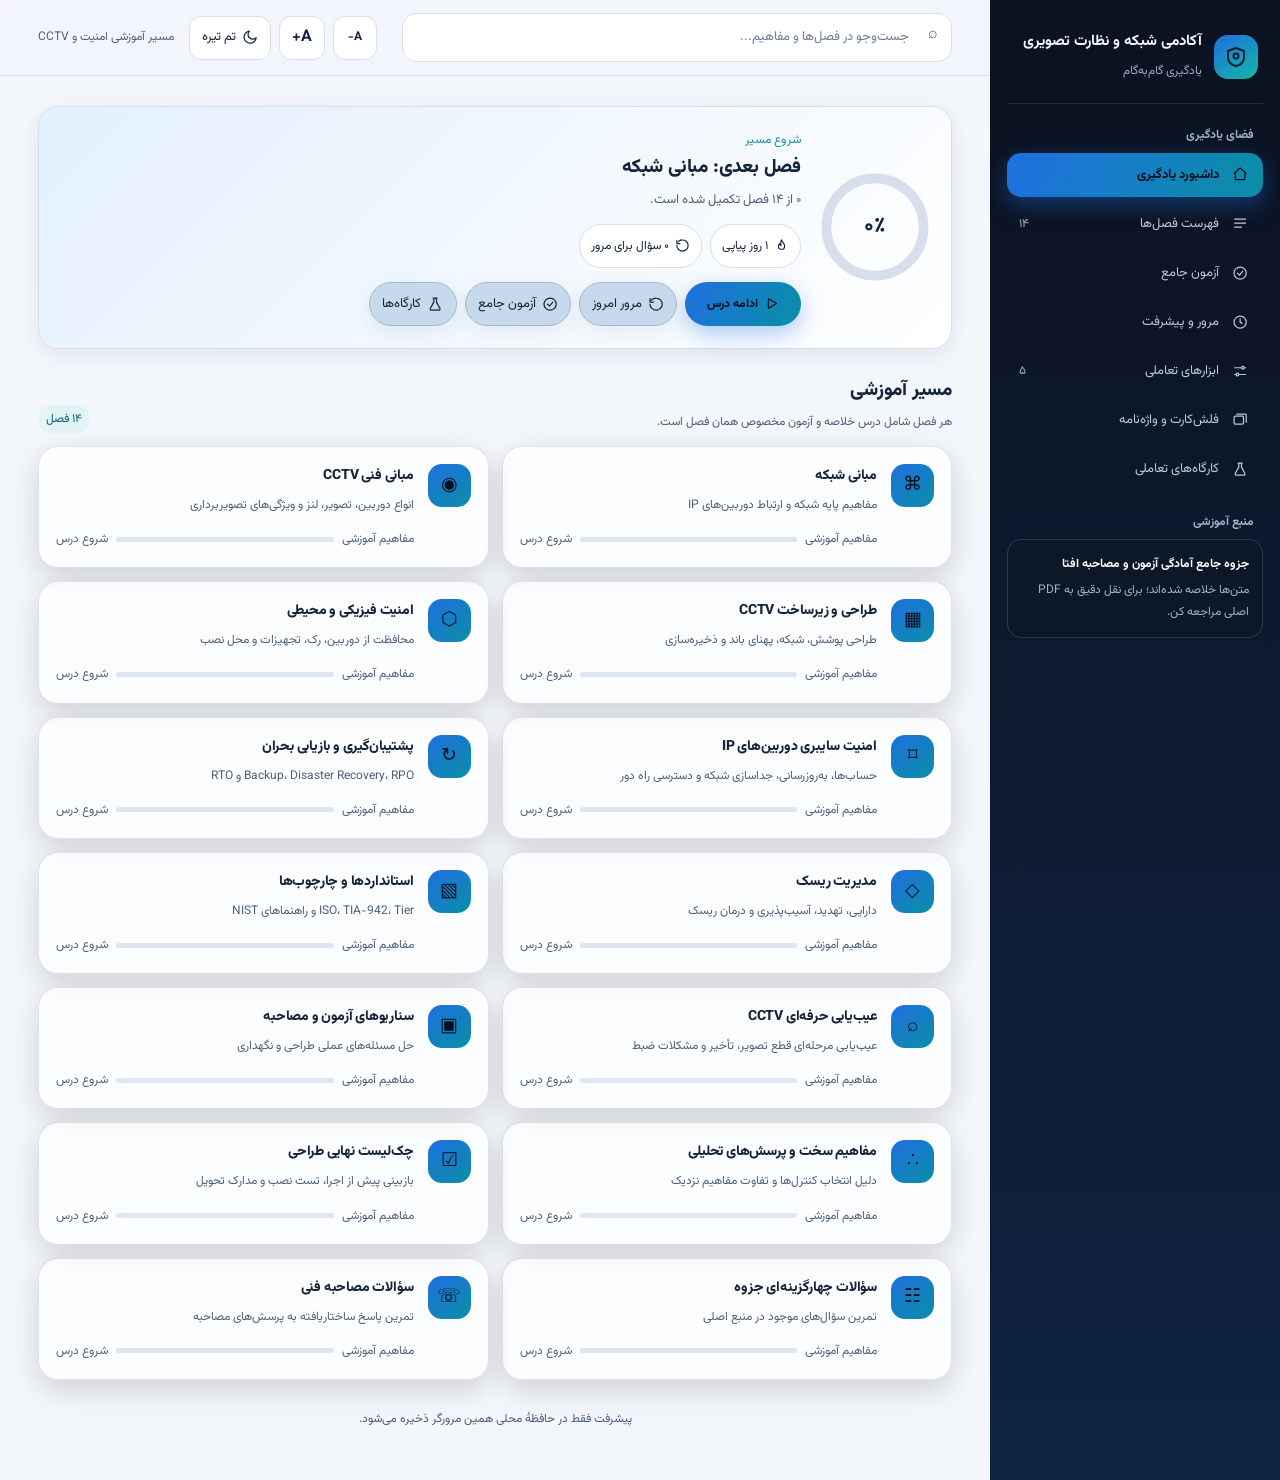
==== index.html @ 0bfec578 "Hardening: prove and patch data-flow XSS (AUD-003) - Tracked all 26 innerHTML sinks: dynamic text fl" ====
<!doctype html><html><head><meta charset=utf8><meta name=viewport content="width=device-width,initial-scale=1,viewport-fit=cover"><style>:root{color-scheme:light;box-sizing:border-box;padding-top:env(safe-area-inset-top,0px);padding-bottom:env(safe-area-inset-bottom,0px)}html{scroll-padding-top:env(safe-area-inset-top,0px)}body{margin:0;padding:0;font:14px -apple-system,BlinkMacSystemFont,sans-serif;background:#fff;color:#000}img{max-width:100%}[hidden]:not([hidden=until-found i]){display:none!important}</style></head><body>
<title>آکادمی شبکه و نظارت تصویری</title>
<script>document.documentElement.setAttribute("lang","fa");document.documentElement.setAttribute("dir","rtl")</script>
<script>
/* Artifact compat: alert/confirm/download/print are blocked in the viewer frame, so provide in-page equivalents. */
(function(){
  function compat(){
    try{
      if(window.AndroidBridge||window.__compatDone)return;
      var isSrcdoc=location.href==="about:srcdoc";
      var inFrame=false;try{inFrame=window.top!==window.self}catch(e){inFrame=true}
      var active=false;
      if(isSrcdoc){try{active=!!window.parent.__artifactCompat}catch(e){}}
      else active=inFrame;
      if(!active)return;
      window.__compatDone=true;window.__artifactCompat=true;
      var D=document,toastEl=null,toastTimer=0;
      function el(tag,css,txt){var e=D.createElement(tag);if(css)e.style.cssText=css;if(txt!=null)e.textContent=txt;return e}
      function toast(msg){
        if(!D.body)return;
        if(!toastEl){toastEl=el("div","position:fixed;left:50%;transform:translateX(-50%);bottom:calc(84px + env(safe-area-inset-bottom,0px));max-width:min(92vw,520px);z-index:2147483000;background:#0f172a;color:#f8fafc;border:1px solid #334155;border-radius:12px;padding:12px 16px;font:14px/1.9 Vazirmatn,Tahoma,sans-serif;direction:rtl;text-align:right;box-shadow:0 8px 28px rgba(0,0,0,.35)");toastEl.setAttribute("role","status");D.body.appendChild(toastEl)}
        toastEl.textContent=String(msg);toastEl.style.display="block";
        clearTimeout(toastTimer);toastTimer=setTimeout(function(){toastEl.style.display="none"},5000);
      }
      window.alert=function(m){toast(m)};
      var pending={};
      window.confirm=function(m){
        var k=String(m),now=Date.now();
        if(pending[k]&&now-pending[k]<7000){delete pending[k];return true}
        pending[k]=now;toast(k+" — برای تأیید، همین دکمه را دوباره بزن.");return false;
      };
      var blobs={},origCreate=URL.createObjectURL;
      URL.createObjectURL=function(b){var u=origCreate.call(URL,b);try{blobs[u]=b}catch(e){}return u};
      function showText(name,text){
        var ov=el("div","position:fixed;inset:0;z-index:2147483001;background:rgba(2,6,23,.72);display:flex;align-items:center;justify-content:center;padding:16px");
        var box=el("div","width:min(100%,640px);max-height:88vh;display:flex;flex-direction:column;gap:10px;background:#0f172a;color:#f8fafc;border:1px solid #334155;border-radius:14px;padding:16px;direction:rtl;font:14px/1.9 Vazirmatn,Tahoma,sans-serif");
        box.appendChild(el("strong","font-size:16px","ذخیره فایل: "+name));
        box.appendChild(el("div","color:#cbd5e1","دانلود مستقیم در این نمایش ممکن نیست. متن را کپی کن و در یک فایل با همین نام ذخیره کن.",null));
        var ta=el("textarea","flex:1;min-height:220px;width:100%;box-sizing:border-box;background:#020617;color:#e2e8f0;border:1px solid #334155;border-radius:10px;padding:10px;font:12px/1.7 ui-monospace,Menlo,monospace;direction:ltr;text-align:left");
        ta.readOnly=true;ta.value=text;box.appendChild(ta);
        var row=el("div","display:flex;gap:8px;justify-content:flex-start");
        var cp=el("button","padding:9px 16px;border-radius:10px;border:0;background:#0ea5e9;color:#04121f;font:inherit;font-weight:700;cursor:pointer","کپی متن");
        cp.onclick=function(){ta.focus();ta.select();var ok=false;try{ok=D.execCommand("copy")}catch(e){}
          if(navigator.clipboard&&navigator.clipboard.writeText){navigator.clipboard.writeText(text).then(function(){cp.textContent="کپی شد"},function(){cp.textContent=ok?"کپی شد":"انتخاب شد؛ کپی کن"})}else cp.textContent=ok?"کپی شد":"انتخاب شد؛ کپی کن"};
        var cl=el("button","padding:9px 16px;border-radius:10px;border:1px solid #475569;background:transparent;color:#f8fafc;font:inherit;cursor:pointer","بستن");
        cl.onclick=function(){ov.remove()};
        row.appendChild(cp);row.appendChild(cl);box.appendChild(row);ov.appendChild(box);D.body.appendChild(ov);
        ov.addEventListener("click",function(e){if(e.target===ov)ov.remove()});
      }
      D.addEventListener("click",function(e){
        var a=e.target&&e.target.closest?e.target.closest("a[download]"):null;
        if(!a)return;
        e.preventDefault();e.stopPropagation();
        var b=blobs[a.href];
        if(b&&b.text)b.text().then(function(t){showText(a.getAttribute("download")||"file.txt",t.replace(/^﻿/,""))});
        else toast("ذخیره مستقیم فایل در این نمایش ممکن نیست.");
      },true);
      var origClick=HTMLAnchorElement.prototype.click;
      HTMLAnchorElement.prototype.click=function(){
        if(this.hasAttribute("download")){var b=blobs[this.href],n=this.getAttribute("download")||"file.txt";
          if(b&&b.text)b.text().then(function(t){showText(n,t.replace(/^﻿/,""))});else toast("ذخیره مستقیم فایل در این نمایش ممکن نیست.");return}
        return origClick.apply(this,arguments);
      };
      window.print=function(){toast("چاپ مستقیم در این نمایش ممکن نیست. گزارش را به‌صورت متن کپی کن.")};
    }catch(err){try{console.warn("compat",err)}catch(e){}}
  }
  window.__artifactCompatSrc="("+compat.toString()+")()";
  compat();
})();
</script>
<script>(function(){var t=null;try{t=localStorage.getItem("uxTheme")}catch(e){}if(!t)t=(window.matchMedia&&matchMedia("(prefers-color-scheme: light)").matches)?"light":"dark";document.documentElement.setAttribute("data-theme",t)})()</script>
<meta charset="utf-8">
<meta name="viewport" content="width=device-width, initial-scale=1, viewport-fit=cover"><meta name="theme-color" content="#080f1c"><link rel="manifest" href="./manifest.json"><meta name="apple-mobile-web-app-capable" content="yes"><meta name="apple-mobile-web-app-status-bar-style" content="black-translucent"><meta name="apple-mobile-web-app-title" content="آکادمی CCTV"><link rel="apple-touch-icon" href="./icons/icon-192.png">
<script>
(function () {
  const bridge = window.AndroidBridge;
  if (!bridge || typeof bridge.isLegacyProgressMigrationNeeded !== "function") return;
  const prefix = "cctvAcademyProgress";
  let migrationNeeded;
  try {
    migrationNeeded = bridge.isLegacyProgressMigrationNeeded();
  } catch (error) {
    console.error("Legacy progress migration state unavailable", error);
    return;
  }

  if (migrationNeeded) {
    let entries = [];
    try {
      for (let i = 0; i < localStorage.length; i++) {
        const key = localStorage.key(i);
        if (key && key.startsWith(prefix)) {
          const value = localStorage.getItem(key);
          if (typeof value === "string") entries.push([key, value]);
        }
      }
    } catch (error) {
      // If legacy storage is blocked, do not keep the app on the legacy file origin indefinitely.
      console.error("Legacy progress could not be read; continuing without migration data", error);
      entries = [];
    }
    try {
      bridge.storeLegacyProgress(JSON.stringify(entries));
      bridge.finishLegacyProgressMigration();
    } catch (error) {
      console.error("Legacy progress migration handoff failed", error);
    }
    return;
  }

  try {
    const pending = bridge.getPendingLegacyProgress();
    if (!pending) return;
    const entries = JSON.parse(pending);
    if (!Array.isArray(entries)) throw new Error("Invalid saved progress payload");
    for (const entry of entries) {
      if (!Array.isArray(entry) || typeof entry[0] !== "string" ||
          !entry[0].startsWith(prefix) || typeof entry[1] !== "string") continue;
      if (localStorage.getItem(entry[0]) === null) localStorage.setItem(entry[0], entry[1]);
    }
    bridge.clearPendingLegacyProgress();
  } catch (error) {
    // Keep pending data for a later retry if secure-origin storage is temporarily unavailable.
    console.error("Legacy progress import failed; pending data retained", error);
  }
})();
</script>
<meta name="theme-color" content="#07111f">
<meta name="mobile-web-app-capable" content="yes">
<meta name="apple-mobile-web-app-capable" content="yes">
<meta name="apple-mobile-web-app-status-bar-style" content="black-translucent">

<style>@font-face{font-family:"Vazirmatn";src:url("./fonts/vazirmatn-arabic-var.woff2")format("woff2");font-weight:100 900;font-style:normal;font-display:swap;unicode-range:U+0600-06FF,U+0750-077F,U+0870-0891,U+0897-08E1,U+08E3-08FF,U+200C-200E,U+2010-2011,U+204F,U+2E41,U+FB50-FDFF,U+FE70-FE74,U+FE76-FEFC}@font-face{font-family:"Vazirmatn";src:url("./fonts/vazirmatn-latin-var.woff2")format("woff2");font-weight:100 900;font-style:normal;font-display:swap;unicode-range:U+0000-00FF,U+0131,U+0152-0153,U+02BB-02BC,U+02C6,U+02DA,U+02DC,U+0304,U+0308,U+0329,U+2000-206F,U+20AC,U+2122,U+2191,U+2193,U+2212,U+2215,U+FEFF,U+FFFD}@font-face{font-family:"VazirmatnEmb";src:url("[data-uri]") format("woff2");font-weight:100 900;font-style:normal;font-display:swap}:root{--bg:#07111f;--panel:#0f1d30;--ink:#eaf2ff;--muted:#a7bad2;--line:#263c56;--nav:#081321;--nav2:#12273d;--brand:#38bdf8;--brand2:#2dd4bf;--teal:#2dd4bf;--soft:#142b43;--good:#53dfae;--bad:#ff8292;--shadow:0 16px 42px #00000038;--success:#53dfae;--success-bg:#12352f;--warning:#ffca72;--warning-bg:#3a2d16;--error:#ff8795;--error-bg:#3b202b;--info:#7ab8ff;--info-bg:#172f49;--space-1:4px;--space-2:8px;--space-3:12px;--space-4:16px;--space-5:24px;--space-6:32px;--radius-sm:9px;--radius-md:12px;--radius-lg:16px;--shadow-card:0 12px 28px #00000030;--text-base:16px;--line-height-reading:1.9}
*{box-sizing:border-box}body{margin:0;background:var(--bg);color:var(--ink);font-family:"VazirmatnEmb","Vazirmatn",Tahoma,"Segoe UI",sans-serif;line-height:1.85}button,input{font:inherit}button{cursor:pointer}button:focus-visible,input:focus-visible{outline:3px solid #a5b4fc;outline-offset:2px}
.app{display:grid;grid-template-columns:290px minmax(0,1fr);min-height:100vh}.side{background:var(--nav);color:#f5f7ff;padding:24px 17px;display:flex;flex-direction:column;gap:20px}.brand{display:flex;gap:12px;align-items:center;padding:4px 5px 18px;border-bottom:1px solid #ffffff1a}.brand-icon{display:grid;place-items:center;width:44px;height:44px;border-radius:14px;background:linear-gradient(145deg,var(--brand),#14b8a6);font-size:22px}.brand strong{display:block;font-size:15px}.brand small{color:#9daac2;font-size:12px}.side-label{color:#8190ac;font-size:12px;font-weight:bold;margin:0 9px 6px}.nav{display:grid;gap:5px}.nav button,.nav .nav-link{border:0;background:transparent;color:#bdc8dc;text-align:right;text-decoration:none;border-radius:10px;padding:10px 12px;display:flex;align-items:center;gap:10px;font-size:13px;min-height:44px;width:100%}.nav button:hover,.nav button.active,.nav .nav-link:hover{background:var(--nav2);color:white}.nav button.active{box-shadow:inset -3px 0 var(--brand2)}.nav .num{margin-right:auto;font-size:12px;color:#8796b3}.side-note{margin-top:auto;border:1px solid #ffffff1a;background:#ffffff08;border-radius:14px;padding:13px;color:#aebbd1;font-size:12px}.side-note b{color:#fff;display:block;margin-bottom:4px}
.main{min-width:0}.top{height:76px;padding:0 clamp(16px,3vw,38px);display:flex;align-items:center;gap:15px;border-bottom:1px solid var(--line);background:#ffffffd9;backdrop-filter:blur(12px);position:sticky;top:0;z-index:5}.hamb{display:none}.search{position:relative;flex:1;max-width:550px}.search input{width:100%;border:1px solid var(--line);background:#f8f9fc;border-radius:12px;padding:11px 42px 11px 13px;color:var(--ink);font-size:13px}.search span{position:absolute;right:14px;top:7px;color:#8995a9}.top-right{margin-right:auto;color:var(--muted);font-size:12px;white-space:nowrap}.wrap{max-width:1250px;margin:auto;padding:30px clamp(16px,3vw,38px) 50px}.welcome{background:linear-gradient(115deg,#111b32,#273b6d 70%,#3e4fc4);border-radius:22px;padding:28px 30px;color:#fff;position:relative;overflow:hidden;box-shadow:var(--shadow)}.welcome:after{content:"";position:absolute;left:-40px;top:-100px;width:260px;height:260px;border:1px solid #ffffff25;border-radius:50%;box-shadow:0 0 0 35px #ffffff08,0 0 0 70px #ffffff05}.eyebrow{font-size:12px;color:#c1c9ff;letter-spacing:.2px}.welcome h1{font-size:clamp(22px,3vw,32px);margin:8px 0 7px;line-height:1.5}.welcome p{color:#d1daef;font-size:13px;max-width:680px;margin:0 0 18px}.primary{border:0;background:var(--brand);color:white;border-radius:10px;padding:10px 16px;font-weight:bold;font-size:12px}.welcome .primary{background:#fff;color:#24315c;position:relative;z-index:1}.stats{display:grid;grid-template-columns:repeat(3,minmax(0,1fr));gap:14px;margin:18px 0 28px}.stat,.card{background:var(--panel);border:1px solid var(--line);border-radius:16px;box-shadow:var(--shadow)}.stat{padding:17px 19px;display:flex;align-items:center;gap:13px}.stat-icon{width:42px;height:42px;border-radius:13px;background:var(--soft);display:grid;place-items:center;font-size:19px}.stat small{display:block;color:var(--muted);font-size:12px}.stat strong{font-size:22px;line-height:1.3}.section-head{display:flex;justify-content:space-between;align-items:end;gap:12px;margin:24px 0 13px}.section-head h2{font-size:19px;margin:0}.section-head p{font-size:12px;color:var(--muted);margin:3px 0 0}.muted{color:var(--muted)}.course-grid{display:grid;grid-template-columns:repeat(2,minmax(0,1fr));gap:13px}.course{padding:17px;display:flex;gap:14px;cursor:pointer;transition:.15s;border:1px solid var(--line);border-radius:16px;background:#fff;text-align:right;color:inherit;width:100%;box-shadow:var(--shadow)}.course:hover{transform:translateY(-2px);border-color:#c3c9ff}.course-icon{flex-shrink:0;width:43px;height:43px;border-radius:13px;display:grid;place-items:center;background:#edf0ff;color:#4855d7;font-size:19px}.course-body{flex:1;min-width:0}.course h3{margin:0 0 4px;font-size:14px}.course p{margin:0;color:var(--muted);font-size:12px}.course-foot{display:flex;align-items:center;gap:8px;margin-top:12px;font-size:12px;color:var(--muted)}.progress{height:5px;border-radius:99px;background:#edf0f5;overflow:hidden;flex:1}.progress i{display:block;height:100%;background:linear-gradient(90deg,var(--brand),var(--teal));border-radius:99px}.pill{font-size:12px;padding:3px 8px;border-radius:99px;background:#edf0ff;color:#4c55c7;white-space:nowrap}
.panel{background:white;border:1px solid var(--line);border-radius:18px;padding:clamp(18px,3vw,30px);box-shadow:var(--shadow)}.crumb{color:var(--muted);font-size:12px;margin-bottom:12px}.lesson-title{font-size:clamp(22px,3vw,29px);margin:0 0 8px;line-height:1.5}.lesson-intro{color:var(--muted);font-size:13px;margin:0 0 22px}.lesson-content h3{font-size:16px;margin:24px 0 7px}.lesson-content p{margin:7px 0;font-size:14px}.lesson-content ul{padding-right:23px;font-size:13px}.lesson-content li{margin:5px 0}.callout{background:#f0fdfa;border-right:3px solid var(--teal);padding:12px 15px;border-radius:8px;margin:18px 0;font-size:13px}.supplement{margin-top:24px;padding-top:18px;border-top:1px solid var(--line)}.supplement h2{font-size:18px;margin:0 0 8px}.supplement-item{border:1px solid var(--line);border-radius:11px;padding:12px 14px;margin:9px 0;background:#fbfcff}.supplement-item summary{cursor:pointer;font-size:13px;font-weight:bold}.supplement-item p{font-size:13px;margin:9px 0 2px;color:#46536a}.lesson-actions{display:flex;gap:9px;flex-wrap:wrap;margin-top:26px;padding-top:20px;border-top:1px solid var(--line)}.secondary{border:1px solid var(--line);background:white;color:var(--ink);border-radius:10px;padding:9px 14px;font-size:12px}.secondary:disabled{opacity:.4;cursor:not-allowed}
.quiz-question{border:1px solid var(--line);border-radius:14px;padding:17px;margin:14px 0}.quiz-question h3{font-size:14px;margin:0 0 12px}.option{display:flex;align-items:flex-start;gap:9px;border:1px solid var(--line);border-radius:10px;padding:10px 12px;margin:7px 0;font-size:12px;cursor:pointer}.option:has(input:checked){border-color:#818cf8;background:#f4f4ff}.option input{margin-top:5px;accent-color:var(--brand)}.feedback{font-size:12px;padding:10px 12px;border-radius:9px;margin-top:10px}.feedback.good{background:#e6fcf5;color:#087f5b}.feedback.bad{background:#fff0f0;color:#c92a2a}.quiz-toolbar{display:flex;gap:10px;align-items:center;flex-wrap:wrap;margin-top:18px}.result{padding:22px;background:#f6f7ff;border-radius:14px;margin-top:18px}.empty{padding:35px;text-align:center;color:var(--muted)}.footer{font-size:12px;color:#8b95a7;text-align:center;padding:28px 0 0}
@media(max-width:850px){.app{grid-template-columns:1fr}.side{position:fixed;z-index:20;inset:0 0 0 auto;width:min(300px,85vw);transform:translateX(105%);transition:transform .2s;box-shadow:-15px 0 40px #0002}.side.open{transform:translateX(0)}.hamb{display:inline-flex;border:1px solid var(--line);background:#fff;border-radius:10px;padding:8px 10px}.course-grid{grid-template-columns:1fr}.top-right{display:none}.top{height:66px}.stats{gap:8px}.stat{padding:12px;gap:8px}.stat-icon{width:35px;height:35px}.stat strong{font-size:19px}.stat small{font-size:12px}.welcome{padding:23px 20px}}
@media(max-width:420px){.stats{grid-template-columns:1fr}.stat{padding:10px 14px}.stat-icon{width:37px;height:37px}.wrap{padding-top:20px}.welcome h1{font-size:23px}}

/* Cyber Academy theme — visual-only overrides */
:root{
 --bg:#080f1c;--panel:#101b2d;--ink:#e7effb;--muted:#9aabc3;--line:#293a52;
 --nav:#070e1a;--nav2:#14243b;--brand:#398bff;--brand2:#40d9e7;--teal:#28d9c0;
 --soft:#172e49;--good:#39d6a0;--bad:#ff8292;--shadow:0 14px 36px #00000024;
 color-scheme:dark
}
body{background:var(--bg);color:var(--ink)}
button,input{color:inherit}
button:focus-visible,input:focus-visible,summary:focus-visible{outline:3px solid var(--brand2);outline-offset:3px}
.top{background:#0b1424ed;border-color:var(--line)}
.hamb{background:#122139;color:var(--ink);border-color:#344b68;min-width:44px;min-height:44px;justify-content:center}
.search input{background:#101d30;border-color:#30435e;color:var(--ink);min-height:44px}
.search input::placeholder{color:#879bb7}
.welcome{background:radial-gradient(ellipse at 8% 15%,#164a67 0,transparent 42%),linear-gradient(115deg,#0d192c,#142d50 70%,#153e5a)}
.welcome:after{border-color:#52d7e72b;box-shadow:0 0 0 35px #40d9e70b,0 0 0 70px #40d9e706}
.welcome .primary{background:#e8fbff;color:#09223a}
.stat,.panel,.course,.secondary,.quiz-question{background:var(--panel);border-color:var(--line);color:var(--ink)}
.stat-icon,.course-icon{background:#17304d;color:#6ed7ff}
.course:hover{border-color:#40d9e7;box-shadow:0 12px 30px #0003}
.course p,.course-foot,.stat small,.section-head p,.lesson-intro,.crumb{color:var(--muted)}
.progress{background:#25354b}
.pill{background:#153d4b;color:#7ce8e4}
.lesson-content{color:#dce7f7}
.lesson-content h3{color:#f0f6ff}
.callout{background:#102f34;border-right-color:var(--teal);color:#d6f7f1}
.supplement{border-top-color:var(--line)}
.supplement-item{background:#0d1727;border-color:#2b3e58}
.supplement-item summary{color:#e6f0ff}
.supplement-item p{color:#b6c5da}
.secondary{border-color:#344761;background:#142238}
.secondary:hover{border-color:var(--brand2);background:#1a3049}
.primary{background:linear-gradient(110deg,#2879e8,#19a9c4);color:#fff;min-height:44px}
.option{border-color:#2c405a;background:#0c1728;color:#dce8f8;min-height:44px}
.option:hover{border-color:#4389c7;background:#12243a}
.option:has(input:checked){border-color:var(--brand2);background:#123244}
.option input{accent-color:var(--brand2)}
.feedback.good{background:#10352f;color:#8af0c5}
.feedback.bad{background:#3a202b;color:#ffabb5}
.result{background:#12253a;border:1px solid #294c69;color:#e5f3ff}
.empty{color:var(--muted)}
.footer{color:#8498b5}
.side-note{background:#0c1727;border-color:#293a52}
.nav button{min-height:44px}
.sidebar-close{display:none}
.sidebar-backdrop{display:none}
@media(max-width:850px){
 .side{background:#080f1c;border-left:1px solid #2b3e58;padding-top:64px}
 .side.open{box-shadow:-18px 0 50px #0008}
 .sidebar-close{position:absolute;top:12px;left:12px;display:flex;align-items:center;gap:7px;min-height:42px;padding:7px 12px;border:1px solid #344761;border-radius:10px;background:#142238;color:#e7effb;font-size:13px}
 .sidebar-close:first-letter{font-size:20px}
 .sidebar-backdrop.open{display:block;position:fixed;inset:0;z-index:19;background:#020712a8;backdrop-filter:blur(2px)}
 .wrap{padding-bottom:30px}
 .stats{grid-template-columns:repeat(3,minmax(0,1fr))}
}
@media(max-width:520px){
 .stats{grid-template-columns:1fr}
 .welcome{border-radius:17px}
 .panel{border-radius:15px}
 .quiz-question{padding:13px}
 .lesson-actions{gap:8px}
 .lesson-actions button{flex:1 1 140px}
}
@media(prefers-reduced-motion:reduce){
 *,*::before,*::after{scroll-behavior:auto!important;transition:none!important;animation:none!important}
}


.practice-task{margin-top:14px;padding:13px;border:1px solid #31516a;border-radius:10px;background:#101f31}
.practice-task>p{margin:0 0 10px}
.practice-label{display:block;font-size:12px;font-weight:bold;color:#b9e9f2;margin:8px 0}
.practice-input{display:block;width:100%;resize:vertical;min-height:82px;border:1px solid #38536d;border-radius:9px;padding:10px;background:#091625;color:#e7effb;font:inherit;font-size:13px;line-height:1.8}
.practice-input::placeholder{color:#8297b1}
.practice-guide{margin-top:10px;border-top:1px solid #2b4058;padding-top:9px}
.practice-guide summary{cursor:pointer;color:#7ce8e4;font-size:12px;font-weight:bold;padding:5px 0}
.practice-guide p{margin:8px 0}
/* Text-only wiring and equipment schematics */
.diagram-grid{display:grid;grid-template-columns:repeat(2,minmax(0,1fr));gap:12px;margin:14px 0}
.diagram-card{min-width:0;border:1px solid #2b4058;border-radius:12px;background:#0b1727;padding:13px}
.diagram-card h3{margin:0 0 7px;font-size:14px;color:#8de9ef}
.diagram-card p{font-size:12px;color:#c5d5e8}
.diagram-card pre{direction:ltr;text-align:left;white-space:pre;overflow-x:auto;max-width:100%;background:#07111e;color:#b9f4e7;border:1px solid #263d55;border-radius:9px;padding:12px;font:12px/1.7 ui-monospace,Consolas,monospace}
.diagram-card ul{padding-right:20px;font-size:12px;color:#c5d5e8}
.diagram-card li{margin:5px 0}
.calculator-section{margin-top:30px}
.calculator-grid{display:grid;grid-template-columns:repeat(3,minmax(0,1fr));gap:12px}
.calculator-card{min-width:0;border:1px solid #29445e;border-radius:14px;padding:15px;background:#0c192a}
.calculator-card h3{margin:0 0 6px;color:#86e7ef;font-size:14px}
.calculator-card>p{font-size:12px;color:#aebfd5;margin:0 0 13px}
.calc-fields{display:grid;gap:9px;margin:12px 0}
.calc-fields label{display:grid;gap:4px;color:#c5d5e8;font-size:12px}
.calc-fields input{width:100%;min-width:0;border:1px solid #344b66;border-radius:8px;background:#081322;color:#f0f6ff;padding:9px;font-size:13px}
.calc-fields input[aria-invalid=true]{border-color:#ff8292}
.calc-result{margin-top:12px;min-height:88px;border-radius:9px;background:#10283a;border:1px solid #2a4b63;padding:11px;font-size:12px;line-height:2;color:#cfe9f4}
.calc-result b{color:#7ce8e4}
.calc-disclaimer{font-size:12px!important;color:#93a9c4!important;margin-top:12px}
@media(max-width:980px){.calculator-grid{grid-template-columns:1fr}}
.chapter-lab{margin:22px 0;padding:18px;border:1px solid #28516a;border-radius:17px;background:linear-gradient(145deg,#0d1a2b,#10263a)}.chapter-lab .lab-kicker{font-size:12px;font-weight:800;letter-spacing:.04em;color:#7ce8e4}.chapter-lab h2{font-size:20px;margin:7px 0}.chapter-lab .lab-intro{font-size:13px;color:#b9cce0}.lab-grid{display:grid;grid-template-columns:repeat(2,minmax(0,1fr));gap:12px;margin-top:14px}.lab-panel{border:1px solid #2b435b;background:#0b1728;border-radius:12px;padding:14px;min-width:0}.lab-panel h3{font-size:14px;margin:0 0 9px;color:#dffaff}.lab-panel p,.lab-panel li{font-size:12px;color:#b5c7dc}.lab-options{display:grid;gap:8px;margin:12px 0}.lab-choice{border:1px solid #334b65;border-radius:10px;background:#112238;color:#e5efff;text-align:right;padding:11px;font-size:13px;min-height:44px}.lab-choice:hover,.lab-choice:focus-visible{border-color:#42d7e6}.lab-feedback{display:none;margin-top:12px;padding:11px;border-radius:9px;font-size:12px;background:#102f34;color:#d5f8ef}.lab-feedback.show{display:block}.lab-input{width:100%;border:1px solid #344b65;border-radius:9px;background:#101e30;color:#f2f7ff;padding:10px;min-height:42px;margin:5px 0 10px}.lab-meter{height:10px;background:#263950;border-radius:99px;overflow:hidden;margin:9px 0}.lab-meter i{display:block;height:100%;background:linear-gradient(90deg,#35b9cf,#83f1cb);width:50%}.lab-tag{display:inline-block;border:1px solid #31526b;border-radius:999px;padding:4px 8px;font-size:12px;color:#9eeef0;margin:2px}.lab-reset{margin-top:8px}.lab-step{display:flex;gap:9px;align-items:flex-start;padding:9px 0;border-bottom:1px solid #263a50}.lab-step:last-child{border:0}.lab-step input{accent-color:#4dd6de;margin-top:4px;width:18px;height:18px}.lab-output{padding:11px;border:1px dashed #3b627a;border-radius:10px;color:#c8f7ef;font-size:12px;margin-top:10px}@media(max-width:620px){.lab-grid{grid-template-columns:1fr}.chapter-lab{padding:13px}}.tools-hero{padding:24px;border:1px solid #27516b;border-radius:18px;background:radial-gradient(ellipse at 8% 0%,#15556a 0,transparent 42%),linear-gradient(120deg,#0d1a2b,#12334b);margin-bottom:18px}.tools-hero h1{font-size:clamp(22px,3vw,30px);margin:5px 0 8px}.tools-hero p{color:#c1d6e8;font-size:13px;margin:0;max-width:760px}.tools-kicker{font-size:12px;color:#76e5e6;font-weight:bold}.tools-presets{display:grid;grid-template-columns:repeat(3,minmax(0,1fr));gap:10px;margin:15px 0 22px}.preset-card{display:block;text-align:right;border:1px solid #29445e;border-radius:12px;padding:13px;background:#0d1b2d;color:var(--ink);min-width:0}.preset-card b{display:block;font-size:13px;color:#a2eff0}.preset-card span{display:block;font-size:12px;color:#aebfd5;margin-top:4px}.preset-card:hover{border-color:#40d9e7;background:#122b40}.tool-toolbar{display:flex;gap:9px;flex-wrap:wrap;align-items:center;margin:14px 0}.tool-hint{font-size:12px;color:#9fb4cb}.calc-result .status-good{color:#79edc1}.calc-result .status-warn{color:#ffd080}.calc-result .status-bad{color:#ff9ba9}.calculator-grid{grid-template-columns:repeat(2,minmax(0,1fr))}.calculator-card{padding:17px}.calculator-card h3{display:flex;align-items:center;gap:8px}.calculator-card h3 .tool-icon{display:inline-grid;place-items:center;width:29px;height:29px;border-radius:9px;background:#15364b;color:#7ce8e4}.calculator-card .primary{width:100%}.tool-summary{display:grid;grid-template-columns:repeat(3,minmax(0,1fr));gap:10px;margin:14px 0 22px}.tool-summary .stat{background:#0e1a2b;border-color:#263d55;padding:12px}.tool-summary strong{font-size:16px}.tool-summary small{font-size:12px}@media(max-width:620px){.tools-presets{grid-template-columns:1fr}.calculator-grid{grid-template-columns:1fr}.tool-summary{grid-template-columns:1fr}}.technical-detail{margin-top:12px;padding:12px;border:1px solid #29445e;border-radius:10px;background:#0a1929}
.technical-detail h4{margin:12px 0 5px;color:#7ddfe8;font-size:12px}
.technical-detail h4:first-child{margin-top:0}
.technical-detail ul{margin:5px 0 10px;padding-right:18px}
.technical-detail li{margin:6px 0;line-height:1.8}
.diagram-note{font-size:12px!important;color:#8ea6c1!important}
@media(max-width:620px){.diagram-grid{grid-template-columns:1fr}.diagram-card pre{font-size:12px}}
/* Per-question teach-back explanation */
.answer-explanation{margin-top:12px;border:1px solid #2b5871;border-radius:12px;background:#0c1b2b;overflow:hidden}
.answer-explanation summary{cursor:pointer;list-style:none;padding:12px 14px;min-height:46px;display:flex;align-items:center;gap:9px;color:#79e6e9;font-size:12px;font-weight:bold}
.answer-explanation summary::-webkit-details-marker{display:none}
.answer-explanation summary:before{content:"＋";display:grid;place-items:center;width:22px;height:22px;border-radius:7px;background:#16384b;color:#7ce8e4;font-size:16px;flex-shrink:0}
.answer-explanation[open] summary:before{content:"−"}
.explanation-body{padding:0 14px 14px;color:#d5e4f5;font-size:13px;line-height:1.95}
.explanation-body p{margin:8px 0}
.explanation-body b{color:#f0f8ff}
.explanation-tip{padding:10px 12px;border-right:3px solid var(--teal);background:#102f34;border-radius:8px}
.quiz-question h3{line-height:1.8}
@media(max-width:520px){.answer-explanation summary{padding:11px;font-size:12px}.explanation-body{padding:0 11px 12px;font-size:12px}}

/* Modern scenario-based workshop system */
.chapter-lab{margin:26px 0;padding:clamp(14px,2.6vw,24px);border:1px solid #244c67;border-radius:22px;background:radial-gradient(ellipse at 92% 0%,#153954 0,transparent 42%),linear-gradient(145deg,#081523,#0b1c2d 68%,#0d2638);color:#e8f2ff;box-shadow:0 20px 45px #06101e24;overflow:hidden}
.chapter-lab .lab-head{display:flex;align-items:flex-start;justify-content:space-between;gap:12px;padding-bottom:15px;border-bottom:1px solid #244158}
.chapter-lab .lab-kicker{font-size:12px;letter-spacing:.09em;font-weight:900;color:#71e6dc}
.chapter-lab .lab-head h2{font-size:clamp(18px,3vw,24px);line-height:1.5;margin:5px 0;color:#f4f8ff}
.chapter-lab .lab-intro{font-size:13px;color:#a9c2d8;margin:0;max-width:720px}
.chapter-lab .lab-index{flex:0 0 auto;border:1px solid #2d6076;border-radius:12px;padding:8px 10px;color:#80e7e0;font:800 11px ui-monospace,monospace;background:#0b2535}
.chapter-lab .lab-mission{display:grid;grid-template-columns:minmax(0,1.2fr) minmax(0,.8fr);gap:13px;margin-top:16px}
.chapter-lab .lab-panel{min-width:0;border:1px solid #244158;border-radius:16px;background:linear-gradient(160deg,#0e2032,#0b1929);padding:clamp(12px,2vw,18px)}
.chapter-lab .lab-panel h3{font-size:15px;line-height:1.6;color:#e8fbff;margin:8px 0 10px}
.chapter-lab .lab-panel p,.chapter-lab .lab-panel li{font-size:12px;color:#b5c9dc;line-height:1.9}
.chapter-lab .lab-chip{display:inline-flex;border:1px solid #28576c;border-radius:999px;padding:4px 9px;background:#102d3d;color:#7ce7df;font-size:12px;font-weight:800}
.chapter-lab .lab-label{display:block;color:#c8d9e9;font-size:12px;margin:12px 0 6px}
.chapter-lab .lab-input{display:block;width:100%;min-height:43px;border:1px solid #314c64;border-radius:11px;background:#081726;color:#f1f7ff;padding:9px 11px;margin:5px 0 10px;font:inherit;font-size:13px}
.chapter-lab .lab-range{width:100%;accent-color:#50d6d0;display:block;margin:12px 0}
.chapter-lab .lab-form-grid{display:grid;grid-template-columns:repeat(2,minmax(0,1fr));gap:4px 10px}
.chapter-lab .lab-action{display:inline-flex;align-items:center;justify-content:center;min-height:43px;border:1px solid #3aa7b1;border-radius:11px;background:linear-gradient(120deg,#0f766e,#155e75);color:white;padding:9px 14px;font-weight:800;font-size:12px;margin:8px 0;max-width:100%}
.chapter-lab .lab-options{display:grid;gap:8px;margin:12px 0}
.chapter-lab .lab-choice{width:100%;min-height:46px;text-align:right;border:1px solid #2c4961;border-radius:12px;background:#10253a;color:#dceafa;padding:10px 12px;font-size:12px;line-height:1.8;transition:border-color .15s,background .15s}
.chapter-lab .lab-choice:hover,.chapter-lab .lab-choice:focus-visible{border-color:#50d6d0;background:#123346}
.chapter-lab .lab-result{margin-top:12px;border:1px solid #28566a;border-radius:12px;padding:12px;background:#0b2837;color:#d7f7f4;font-size:12px;line-height:1.95;min-height:46px;overflow-wrap:anywhere}
.chapter-lab .lab-note{font-size:12px!important;color:#89a9c3!important;margin-top:12px}
.chapter-lab .lab-concept{border-right:3px solid #3cc7c0;padding:3px 10px;margin:12px 0;background:#0d2635;border-radius:0 9px 9px 0}
.chapter-lab .lab-concept b{font-size:12px;color:#8de8e2}
.chapter-lab .lab-concept p{margin:3px 0}
.chapter-lab .lab-flow{display:flex;flex-direction:column;align-items:stretch;gap:5px;margin:12px 0}
.chapter-lab .lab-flow span{display:block;text-align:center;padding:8px 10px;border:1px solid #2a4b62;border-radius:9px;background:#0d2437;color:#d6e9fa;font-size:12px}
.chapter-lab .lab-flow b{text-align:center;color:#5bd9d2;line-height:1}
.chapter-lab .lab-check{display:flex;align-items:flex-start;gap:9px;padding:10px 0;border-bottom:1px solid #1d354a;color:#c9d9e8;font-size:12px;line-height:1.8;cursor:pointer}
.chapter-lab .lab-check input{flex:0 0 18px;width:18px;height:18px;margin:3px 0 0;accent-color:#40cfc6}
.chapter-lab .lab-check.static{cursor:default}
.chapter-lab .lab-check-dot{display:inline-grid;place-items:center;flex:0 0 20px;height:20px;border-radius:7px;background:#103c42;color:#76e6d9}
.chapter-lab .lab-scene{height:118px;border:1px solid #29485f;border-radius:13px;background:linear-gradient(180deg,#11283c,#091726);position:relative;overflow:hidden;margin:15px 0}
.chapter-lab .lab-camera{position:absolute;right:15px;top:43px;color:#76e7e0;font-size:22px;z-index:2}
.chapter-lab .lab-cone{position:absolute;right:36px;top:22px;width:50%;height:75px;background:linear-gradient(90deg,#1fc9c0aa,#1fc9c000);clip-path:polygon(0 35%,100% 0,100% 100%,0 65%);border-right:1px solid #5be0d8}
.chapter-lab .lab-person{position:absolute;left:15%;top:42px;color:#ffe3a0;font-size:26px}
.chapter-lab .lab-metrics{display:grid;grid-template-columns:repeat(2,minmax(0,1fr));gap:9px;margin-top:13px}
.chapter-lab .lab-metric{padding:12px;border:1px solid #2a4b62;border-radius:12px;background:#0a1b2b;min-width:0}
.chapter-lab .lab-metric small{display:block;font-size:12px;color:#94b0c7}
.chapter-lab .lab-metric strong{display:block;font-size:18px;color:#82e8df;overflow-wrap:anywhere}
.chapter-lab .lab-metric em{display:block;font-size:12px;color:#a8bfd2;font-style:normal}
.chapter-lab .lab-risk-grid{display:grid;grid-template-columns:repeat(5,minmax(0,1fr));gap:4px;margin:13px 0}
.chapter-lab .lab-risk-cell{display:grid;place-items:center;min-height:32px;border-radius:7px;background:#173b43;color:#d7f8ef;font-size:12px}
.chapter-lab .lab-risk-cell.mid{background:#5d4b23;color:#fff0bd}
.chapter-lab .lab-risk-cell.high{background:#69323b;color:#ffe1e5}
.chapter-lab .lab-risk-cell.active{outline:2px solid #fff;outline-offset:1px;transform:scale(1.04)}
.chapter-lab .lab-progress{height:8px;background:#20364a;border-radius:99px;overflow:hidden;margin:12px 0}
.chapter-lab .lab-progress i{display:block;width:0;height:100%;background:linear-gradient(90deg,#22b8b0,#a2f3c4);transition:width .2s}
.chapter-lab .lab-reveal{border:1px solid #2a4b62;border-radius:11px;padding:10px;margin-top:12px}
.chapter-lab .lab-reveal summary{cursor:pointer;color:#7ee8e0;font-size:12px;font-weight:800}
.chapter-lab .lab-footer{display:flex;justify-content:space-between;align-items:center;gap:10px;flex-wrap:wrap;border-top:1px solid #244158;margin-top:16px;padding-top:13px;color:#8faec5;font-size:12px}
.chapter-lab .lab-reset{border:1px solid #31516a;border-radius:9px;background:#10243a;color:#d5e7f7;padding:7px 10px;font-size:12px}
@media(max-width:720px){.chapter-lab .lab-mission{grid-template-columns:minmax(0,1fr)}.chapter-lab .lab-head{gap:8px}.chapter-lab .lab-index{font-size:12px;padding:6px 7px}.chapter-lab .lab-form-grid{grid-template-columns:minmax(0,1fr)}.chapter-lab .lab-metric strong{font-size:16px}.chapter-lab .lab-footer{align-items:flex-start}.chapter-lab .lab-risk-grid{gap:3px}.chapter-lab .lab-risk-cell{font-size:12px;min-height:28px}}


/* Recovery-review readability fix: align the review step with the academy's dark theme. */
.chapter-visual .cv-step-content.cv-review-step{
  background:#111f32;
  border-color:#35516a;
  color:#e8f0fb;
}
.chapter-visual .cv-review-step .cv-step-kicker{color:#7ce8e4}
.chapter-visual .cv-review-step h4{color:#f0f6ff}
.chapter-visual .cv-review-step>p{color:#c5d5e8}
.chapter-visual .cv-review-step .cv-answer-grid button{
  background:#17283b;
  border-color:#35516a;
  color:#e8f0fb;
}
.chapter-visual .cv-review-step .cv-answer-grid button:hover,
.chapter-visual .cv-review-step .cv-answer-grid button.chosen{
  background:#203b50;
  border-color:#55d6d0;
  color:#f2fbff;
}
.chapter-visual .cv-review-step .cv-quiz-feedback{
  background:#17283b;
  border-color:#35516a;
  color:#dbe8f5;
}
.chapter-visual .cv-review-step .cv-quiz-feedback.is-correct{
  background:#15382f;
  border-color:#28785f;
  color:#a7f3d0;
}
.chapter-visual .cv-review-step .cv-quiz-feedback.is-wrong{
  background:#3a202b;
  border-color:#82404e;
  color:#ffc0c9;
}


/* Mobile readability baseline for explanatory copy and touch controls */
@media(max-width:620px){
 .course p,.lesson-intro,.lesson-content p,.lesson-content li,.section-head p,.tools-hero p,.tool-hint,.calculator-card>p,.calc-result,.lab-panel p,.lab-panel li,.practice-guide p,.supplement-item p{font-size:13px}
 .crumb{font-size:13px;min-height:44px;display:flex;align-items:center;flex-wrap:wrap}
 .crumb button,.breadcrumb button{min-height:44px;min-width:44px}
 .nav button,.nav .nav-link{min-height:44px}
}

.micro-course{margin:18px 0 22px;border:1px solid var(--line,#263548);border-radius:20px;overflow:hidden;background:var(--panel,#121d2b);color:var(--text,#e8eef6)}
.micro-course-head{padding:18px;background:linear-gradient(135deg,rgba(20,184,166,.13),rgba(59,130,246,.12));border-bottom:1px solid var(--line,#263548)}
.micro-course-head h2{margin:6px 0 8px;font-size:20px}.micro-course-head p{margin:0;color:var(--muted,#a6b4c6);font-size:14px;line-height:1.8}
.micro-nodes{display:flex;gap:7px;overflow-x:auto;padding:12px;background:var(--panel-2,#0f1926);scrollbar-width:thin}
.micro-node{flex:0 0 auto;min-width:88px;max-width:140px;padding:9px 10px;border:1px solid var(--line,#263548);border-radius:12px;background:transparent;color:var(--text,#e8eef6);font:inherit;font-size:12px;text-align:right}
.micro-node[aria-current="step"]{border-color:#2dd4bf;background:rgba(20,184,166,.13)}.micro-node.is-done{border-color:#22c55e}.micro-node.is-review{border-color:#f59e0b}
.micro-node-status{display:block;font-size:12px;color:var(--muted,#a6b4c6);margin-top:4px}
.micro-lesson-body{padding:18px}.micro-kicker{font-size:12px;color:#5eead4;font-weight:700}.micro-lesson-body h3{font-size:21px;line-height:1.6;margin:8px 0 14px}
.micro-field{margin:12px 0;padding:13px 14px;border:1px solid var(--line,#263548);border-radius:14px;background:var(--panel-2,#0f1926)}
.micro-field h4{font-size:14px;margin:0 0 6px;color:#99f6e4}.micro-field p{font-size:14px;line-height:1.95;margin:0;color:var(--text,#e8eef6);white-space:pre-line}
.micro-question{margin-top:18px;padding:15px;border-radius:16px;background:var(--panel-2,#0f1926);border:1px solid var(--line,#263548)}
.micro-question h4{font-size:15px;line-height:1.8;margin:0 0 12px}.micro-answer{display:flex;align-items:flex-start;gap:9px;padding:11px;border:1px solid var(--line,#263548);border-radius:11px;margin:8px 0;font-size:14px;line-height:1.7}
.micro-answer input{margin-top:5px;accent-color:#14b8a6}.micro-feedback{padding:12px;border-radius:12px;margin-top:10px;font-size:13px;line-height:1.8}.micro-feedback.good{background:rgba(34,197,94,.12);color:#86efac}.micro-feedback.bad{background:rgba(245,158,11,.12);color:#fcd34d}
.micro-skip{margin-top:10px;background:transparent;color:var(--muted,#a6b4c6);border:1px solid var(--line,#263548);border-radius:10px;padding:10px 12px;font:inherit}
.micro-actions{position:sticky;bottom:calc(72px + env(safe-area-inset-bottom));display:flex;gap:9px;align-items:center;justify-content:space-between;padding:12px;margin:12px -2px 0;background:var(--panel,#121d2b);border:1px solid var(--line,#263548);border-radius:14px;z-index:3}
.micro-actions button{min-height:44px;flex:1}.micro-actions .secondary{max-width:115px}.micro-progress{height:5px;background:var(--line,#263548)}.micro-progress span{display:block;height:100%;background:#14b8a6;transition:width .2s}
.micro-full-content{margin:18px 0}.micro-full-content>summary{cursor:pointer;min-height:44px;display:flex;align-items:center;font-weight:700}
@media(max-width:380px){.micro-lesson-body{padding:13px}.micro-lesson-body h3{font-size:19px}.micro-node{min-width:78px}.micro-actions{gap:6px;padding:8px}.micro-actions button{font-size:12px}}


.interactive-display{margin:18px 0;border:1px solid var(--line);border-radius:18px;background:var(--panel);color:var(--ink);overflow:hidden;min-width:0}
.display-head{padding:18px;background:linear-gradient(130deg,#123044,#13233b);color:#edfaff}.display-head>span{font-size:12px;color:#65e6d7;font-weight:bold}.display-head h2{margin:5px 0;font-size:20px}.display-head p{font-size:13px;line-height:1.8;margin:0;color:#c0d4e7}
.display-controls{display:flex;gap:8px;align-items:center;flex-wrap:wrap;padding:12px 14px;border-bottom:1px solid var(--line)}
.display-toggle,.display-check{min-height:44px;border:1px solid var(--line);border-radius:10px;padding:8px 12px;background:transparent;color:var(--ink);font-size:13px}
.display-toggle.active{background:#123e4b;border-color:#28d9c0;color:#9ff8e8}.display-check{display:flex;align-items:center;gap:7px}
.display-path{display:grid;grid-template-columns:minmax(0,1fr) minmax(42px,.6fr) minmax(0,1fr) minmax(42px,.6fr) minmax(0,1fr);align-items:center;gap:7px;padding:18px 12px}
.display-node{min-width:0;border:1px solid #34506e;background:#102139;border-radius:13px;padding:12px 6px;text-align:center;color:#eef6ff}
.display-node b{display:block;font-size:13px;overflow-wrap:anywhere}.display-node small{display:block;font-size:12px;line-height:1.6;color:#a9bfd7;margin-top:5px}
.display-link{text-align:center;font-size:13px;color:#66e6d8;overflow-wrap:anywhere}.display-link span{display:block;font-size:12px}.display-link.is-cut{color:#ff9eaa}.display-node.is-off{opacity:.45;filter:grayscale(1)}
.display-status,.display-result,.display-tree-result{margin:0 14px 14px;padding:13px;border:1px solid var(--line);border-radius:12px;background:var(--panel-2,#0d1727);font-size:13px;line-height:1.9;overflow-wrap:anywhere}
.display-danger{margin:0 14px 10px;min-height:44px;padding:10px 14px;border:1px solid #b94557;border-radius:10px;background:#401d2a;color:#ffdce1;font-size:13px}
.display-note{margin:0;padding:0 14px 16px;color:var(--muted);font-size:12px;line-height:1.85}
.display-inputs{display:grid;grid-template-columns:repeat(2,minmax(0,1fr));gap:10px;padding:14px}
.display-inputs label{display:grid;gap:5px;font-size:12px;color:var(--muted);min-width:0}
.display-inputs input{width:100%;min-width:0;min-height:44px;border:1px solid var(--line);border-radius:10px;padding:9px;background:var(--bg);color:var(--ink)}
.display-result{margin-top:0}.display-result p{margin:7px 0}.display-result strong{display:inline-block;padding:3px 9px;border-radius:8px}.display-result .status-good{background:#123d33;color:#9bf4c7}.display-result .status-warn{background:#493819;color:#ffe09a}.display-result .status-bad{background:#4b202b;color:#ffc1cb}
.display-tree{padding:14px}.display-tree-step>span{font-size:12px;color:#5eead4;font-weight:bold}.display-tree-step h3{margin:5px 0;font-size:17px}.display-tree-step>p{font-size:14px;line-height:1.8}
.display-tree-options{display:grid;grid-template-columns:repeat(2,minmax(0,1fr));gap:9px}.display-tree-option,.display-tree-actions button,.display-tree-result button{min-height:44px;padding:10px;border:1px solid var(--line);border-radius:10px;background:var(--panel);color:var(--ink);font-size:13px}
.display-tree-option.active{border-color:#28d9c0;background:#123e4b}.display-tree-actions{display:flex;gap:9px;flex-wrap:wrap}.display-tree-actions button{flex:1}.display-tree-actions button:disabled{opacity:.4}
@media(max-width:420px){.display-path{grid-template-columns:minmax(0,1fr);gap:7px;padding:12px}.display-link{min-height:32px}.display-link span{display:inline}.display-node{padding:12px}.display-inputs{grid-template-columns:minmax(0,1fr)}.display-tree-options{grid-template-columns:minmax(0,1fr)}.display-head{padding:15px}.display-head h2{font-size:18px}}



/* CSS منتقل‌شده از بلوک بعد از اسکریپت اصلی */

.chapter-lab-launch{display:flex;align-items:center;justify-content:space-between;gap:18px;margin:22px 0 8px;padding:20px;border:1px solid #b9e4ed;border-radius:18px;background:linear-gradient(125deg,#effaff,#f4f3ff)}.chapter-lab-launch h2{font-size:20px;margin:4px 0}.chapter-lab-launch p{font-size:12px;color:#5e6c83;margin:0}.chapter-lab-launch .primary{min-height:46px}.chapter-lab-hero{padding:24px;border-radius:18px;background:linear-gradient(120deg,#0d2238,#163c56);color:#f0f8ff;margin-bottom:16px}.chapter-lab-hero p{color:#c4d7e9;font-size:13px}.lab-progress-row{display:flex;align-items:center;gap:12px;max-width:480px;font-size:12px}.lab-progress{height:7px;flex:1;border-radius:9px;background:#29455c;overflow:hidden}.lab-progress i{display:block;height:100%;background:#48dfba}.lab-scenario-layout{display:grid;grid-template-columns:minmax(220px,.7fr) minmax(0,1.8fr);gap:16px;align-items:start}.lab-scenario-rail,.lab-scenario-main{border:1px solid var(--line);border-radius:16px;background:var(--panel);padding:16px;min-width:0}.lab-scenario-tab{display:flex;align-items:center;gap:9px;width:100%;text-align:right;border:1px solid var(--line);border-radius:12px;padding:10px;background:var(--panel);color:var(--ink);margin:7px 0}.lab-scenario-tab.active{border-color:#269bb4;background:#eafaff;color:#173047}.lab-tab-number{display:grid;place-items:center;flex:0 0 28px;height:28px;border-radius:9px;background:#e2eff7;color:#126b82}.lab-scenario-tab b,.lab-scenario-tab small{display:block;font-size:12px}.lab-scenario-tab small{font-size:12px;opacity:.7}.lab-chip{display:inline-flex;border-radius:999px;padding:4px 9px;background:#e8f5fb;color:#176c87;font-size:12px}.lab-context{border-right:3px solid #39b7ca;padding:9px 12px;background:var(--bg);border-radius:8px;font-size:13px}.lab-schematic-card{border:1px solid #d3e4ed;border-radius:14px;padding:12px;margin:14px 0;background:#f6fbfe}.lab-schematic-heading{display:flex;justify-content:space-between;color:#1a3b51}.lab-schematic-heading p,.lab-schematic-foot{font-size:12px;color:#687c8d}.lab-live-dot{width:9px;height:9px;border-radius:50%;background:#23bd9a}.lab-schematic-path{display:flex;align-items:stretch;gap:7px;overflow-x:auto;padding:12px 0 4px}.lab-node{display:flex;flex-direction:column;align-items:center;justify-content:center;gap:5px;flex:1 0 85px;min-height:62px;border:1px solid #c4dbe8;border-radius:10px;background:white;text-align:center;padding:8px;color:#1c4058}.lab-node span{display:grid;place-items:center;width:21px;height:21px;border-radius:50%;background:#d9f5f8;color:#13768c;font-size:12px}.lab-node b{font-size:12px}.lab-node.node-done{border-color:#40b997;background:#f0fff9}.lab-path-arrow{align-self:center;color:#20a2b8}.lab-options{border:0;padding:0;margin:16px 0}.lab-options legend{font-size:13px;font-weight:bold;margin-bottom:8px}.lab-option{display:flex;align-items:flex-start;gap:9px;padding:11px;border:1px solid var(--line);border-radius:11px;margin:7px 0;cursor:pointer;font-size:12px}.lab-option:has(input:checked){border-color:#168aa7;background:#edfaff}.lab-option input{margin-top:6px;accent-color:#168aa7}.lab-option.correct-option{border-color:#28a77f;background:#effcf7}.lab-action-row,.lab-bottom-actions{display:flex;gap:9px;flex-wrap:wrap;margin-top:14px}.lab-action-row button,.lab-bottom-actions button{min-height:43px}.lab-hint{font-size:12px;color:var(--muted)}.lab-feedback{padding:14px;border-radius:12px;margin-top:15px;font-size:12px}.feedback-correct{background:#e9fbf4;border:1px solid #a4e5d0;color:#145f4b}.feedback-incorrect{background:#fff5e9;border:1px solid #f1d2a7;color:#7b4d13}.lab-bottom-actions{border-top:1px solid var(--line);padding-top:14px}@media(max-width:720px){.chapter-lab-launch{align-items:stretch;flex-direction:column}.chapter-lab-launch .primary{width:100%}.lab-scenario-layout{grid-template-columns:minmax(0,1fr)}.lab-scenario-tab{display:inline-flex;width:calc(50% - 5px);vertical-align:top;margin:3px 1px;padding:8px}.lab-scenario-main>h2{font-size:18px}}@media(max-width:380px){.lab-scenario-tab{width:100%}.lab-scenario-main,.lab-scenario-rail{padding:10px}.lab-action-row button,.lab-bottom-actions button{width:100%}}
/* Redesigned mobile-first interactive engineering tools */
.tools-hero-v2{background:radial-gradient(ellipse at 8% 0%,#1b6b78 0,transparent 42%),linear-gradient(125deg,#0b1728,#123b52);border-color:#2b6178}
.tools-steps{display:flex;flex-wrap:wrap;gap:9px;margin-top:17px}
.tools-steps span{display:inline-flex;align-items:center;gap:7px;border:1px solid #ffffff2b;background:#ffffff0b;border-radius:999px;padding:5px 10px;color:#d5e9f3;font-size:12px}
.tools-steps b{display:grid;place-items:center;width:21px;height:21px;border-radius:50%;background:#5eead4;color:#063b42}
.tool-summary-v2 .stat{display:flex;gap:10px;align-items:center}
.tool-start{margin:14px 0 22px;padding:17px}
.tool-start-copy h2,.tool-next h2{margin:0 0 5px;font-size:17px}
.tool-start-copy p{margin:0;color:var(--muted);font-size:12px}
.tool-start .tools-presets{margin:13px 0 4px}
.tool-start .preset-card{background:#f7fbff;border-color:#d8e5ef;color:#172033}
.tool-start .preset-card b{color:#14566b}
.tool-start .preset-card span{color:#5d7082}
.tool-start .preset-card:hover{background:#eaf8fb;border-color:#43b7c5}
.tool-start .tool-hint{color:var(--muted)}
.tool-selector{display:grid;grid-template-columns:repeat(5,minmax(0,1fr));gap:8px;margin:12px 0 14px}
.tool-tab{display:flex;flex-direction:column;align-items:flex-start;gap:3px;min-width:0;text-align:right;border:1px solid var(--line);border-radius:12px;background:var(--panel);color:var(--ink);padding:11px 10px}
.tool-tab>span{display:grid;place-items:center;width:28px;height:28px;border-radius:9px;background:#e7f8fa;color:#087c8c;font-size:16px;margin-bottom:3px}
.tool-tab b{font-size:12px}
.tool-tab small{font-size:12px;color:var(--muted);line-height:1.5}
.tool-tab.active{border-color:#1b9aaa;box-shadow:0 0 0 2px #1b9aaa20;background:#f0fcfd}
.tool-tab.active>span{background:#0c8796;color:white}
.tool-workspace{scroll-margin-top:16px}
.tool-panel[hidden]{display:none!important}
.tool-panel{display:block;border:1px solid var(--line);border-radius:16px;background:var(--panel);color:var(--ink);box-shadow:var(--shadow);padding:18px;scroll-margin-top:14px}
.tool-panel-heading{display:flex;align-items:flex-start;gap:11px}
.tool-panel-heading .tool-icon{flex:0 0 40px;width:40px;height:40px;border-radius:12px;font-size:19px;background:#e5f8fa;color:#087c8c}
.tool-panel-heading h3{font-size:17px;margin:0 0 3px}
.tool-panel-heading p{font-size:12px;color:var(--muted);margin:0}
.tool-fields-intro{font-size:12px;color:#52667a;background:#f4f8fb;border-right:3px solid #25a5b4;border-radius:7px;padding:9px 11px;margin:15px 0}
.tool-panel .calc-fields{display:grid;grid-template-columns:repeat(3,minmax(0,1fr));gap:10px;margin:13px 0}
.tool-panel .calc-fields label{font-size:12px;color:#53667a;display:flex;flex-direction:column;gap:6px}
.tool-panel .calc-fields input{width:100%;min-width:0;border:1px solid #cbd8e4;border-radius:9px;background:#fff;color:#172033;padding:10px 9px;font-size:14px}
.tool-panel .calc-fields input[aria-invalid=true]{border-color:#d63939;background:#fff7f7}
.tool-panel .calc-result{min-height:76px;border:1px solid #bfe4e7;border-radius:12px;background:#f0fbfc;color:#154657;padding:13px;font-size:13px;line-height:2;margin-top:12px}
.tool-explain{margin-top:12px;border:1px solid var(--line);border-radius:10px;padding:0 12px}
.tool-explain summary{cursor:pointer;padding:11px 0;font-size:12px;font-weight:bold;color:#176b7d}
.tool-explain ul{padding-right:20px;margin:0 0 12px;color:#52667a;font-size:12px}
.tool-explain li{margin:5px 0}
.tool-next{margin-top:16px;padding:16px}
.tool-next ol{margin:8px 0 0;padding-right:22px;color:var(--muted);font-size:12px}
.tool-next li{margin:5px 0}
.tool-section-head{margin-top:24px}
@media(max-width:760px){.tool-selector{grid-template-columns:repeat(2,minmax(0,1fr))}.tool-tab:last-child{grid-column:1/-1}.tool-summary-v2{grid-template-columns:repeat(3,minmax(0,1fr))}.tool-summary-v2 .stat{padding:10px;gap:6px}.tool-summary-v2 .stat-icon{display:none}.tool-summary-v2 strong{font-size:13px}}
@media(max-width:520px){.tools-hero-v2{padding:17px}.tools-steps{gap:6px}.tools-steps span{font-size:12px}.tool-start{padding:13px}.tool-selector{gap:7px}.tool-tab{padding:10px 9px}.tool-tab small{font-size:12px}.tool-panel{padding:13px}.tool-panel .calc-fields{grid-template-columns:1fr}.tool-panel-heading h3{font-size:15px}.tool-panel .calc-fields input{font-size:16px}.tool-summary-v2 .stat{padding:8px}.tool-summary-v2 small{font-size:12px}.tool-summary-v2 strong{font-size:12px}}

/* Mobile visual refresh: readable Persian typography and clear learning diagrams. */
:root{font-family:"VazirmatnEmb","Vazirmatn","Noto Sans Arabic","Noto Naskh Arabic",system-ui,Tahoma,sans-serif;font-synthesis:none;text-rendering:optimizeLegibility}
body,button,input,select,textarea{font-family:"VazirmatnEmb","Vazirmatn","Noto Sans Arabic","Noto Naskh Arabic",system-ui,Tahoma,sans-serif}
.lesson-content{font-size:16px;line-height:2}
.lesson-content p,.lesson-content li{font-size:16px;line-height:2}
.lesson-content h3{font-size:clamp(17px,4.5vw,20px);line-height:1.8}
@media(max-width:480px){.wrap{padding-inline:12px}.panel{padding:14px}.lesson-content p,.lesson-content li{font-size:16px}.lesson-intro{font-size:14px;line-height:1.9}}

.review-actions{display:flex;flex-wrap:wrap;gap:8px;margin-top:14px}.review-actions .secondary{min-height:42px;padding:8px 12px}.review-status{font-size:12px;font-weight:700;padding:7px 10px;border-radius:9px}.review-status.is-due{color:#8a3412;background:#ffedd5}.review-status.is-scheduled{color:#166534;background:#dcfce7}@media(max-width:420px){.review-actions{display:grid;grid-template-columns:repeat(2,minmax(0,1fr))}.review-actions button{width:100%;min-width:0}}
/* Chapter 1: card-based visual learning, mobile-first and dependency-free */
.ch1-learning{display:grid;gap:16px;margin:26px 0;min-width:0}
.ch1-learning-head{padding:20px;border:1px solid #2b5970;border-radius:17px;background:radial-gradient(circle at 8% 8%,#164b61 0,transparent 45%),linear-gradient(130deg,#0c1b2c,#102c43)}
.ch1-eyebrow{font-size:12px;color:#75e5e8;font-weight:800}
.ch1-learning-head h2{font-size:clamp(19px,4vw,25px);line-height:1.55;margin:6px 0}
.ch1-learning-head p,.ch1-block-heading p{font-size:12px;color:#aebfd4;margin:0}
.ch1-block{min-width:0;border:1px solid var(--line);border-radius:16px;background:var(--panel);padding:clamp(13px,2.8vw,21px)}
.ch1-block-heading{display:flex;align-items:flex-start;gap:11px;margin-bottom:15px}
.ch1-number{display:grid;place-items:center;flex:0 0 36px;height:36px;border-radius:11px;background:#123b4d;color:#78e7e8;font-size:12px;font-weight:800}
.ch1-block-heading h3{font-size:16px;margin:0 0 3px;color:#e7f2ff}
.ch1-equipment-grid{display:grid;grid-template-columns:repeat(2,minmax(0,1fr));gap:10px}
.ch1-equipment-card{min-width:0;padding:14px;border:1px solid #2b435b;border-radius:13px;background:#0b1727}
.ch1-device-icon{display:grid;place-items:center;width:38px;height:38px;border-radius:12px;background:#12394a;color:#71e2e7;font-size:21px}
.ch1-equipment-card h4{font-size:14px;margin:9px 0 0;color:#f0f6ff}
.ch1-role{font-size:12px!important;color:#73e4e2!important;margin:2px 0 10px!important}
.ch1-equipment-card>div{display:grid;grid-template-columns:52px minmax(0,1fr);gap:6px;padding:7px 0;border-top:1px solid #263a50;font-size:12px}
.ch1-equipment-card>div b{color:#a9c6df}
.ch1-equipment-card>div span{overflow-wrap:anywhere;color:#d0ddec}
.ch1-equipment-card small{display:block;margin-top:8px;padding-top:8px;border-top:1px dashed #314760;color:#a9bed4;font-size:12px;line-height:1.8}
.ch1-data-path{display:flex;align-items:center;justify-content:center;gap:8px;flex-wrap:wrap;margin:16px 0 7px}
.ch1-data-path span{display:inline-flex;justify-content:center;align-items:center;min-height:42px;padding:8px 12px;border:1px solid #2b5970;border-radius:11px;background:#102a3e;color:#e1f8ff;font-size:12px;font-weight:700}
.ch1-data-path i{font-size:12px;color:#75e5e8;font-style:normal}
.ch1-caption{font-size:12px!important;color:#a8bad0!important;margin:5px 0 0!important}
.ch1-step-tabs{display:grid;grid-template-columns:repeat(3,minmax(0,1fr));gap:7px;margin-bottom:12px}
.ch1-step-tab{min-width:0;min-height:44px;border:1px solid #30465f;border-radius:10px;background:#0b1727;color:#b8c9dc;font-size:12px}
.ch1-step-tab.active{background:#103b4b;border-color:#3ac8d1;color:#e3ffff;font-weight:800}
.ch1-step-panel{padding:16px;border:1px solid #294e68;border-radius:13px;background:#0b192a}
.ch1-step-kicker{font-size:12px;color:#78e7e8;font-weight:800}
.ch1-step-panel h3{font-size:16px;margin:5px 0;color:#f0f6ff}
.ch1-step-goal{font-size:12px;color:#b8cde1;margin:0}
.ch1-action-list{padding-right:22px;margin:13px 0;color:#d7e4f4;font-size:12px}
.ch1-action-list li{margin:7px 0;padding-right:2px}
.ch1-step-result,.ch1-scenario-result{padding:12px;border-radius:10px;background:#102f34;border-right:3px solid #40d9c6;color:#d7f7f2;font-size:12px}
.ch1-step-result p,.ch1-scenario-result p{margin:5px 0 0}
.ch1-step-controls{display:flex;justify-content:space-between;gap:8px;margin-top:11px}
.ch1-step-controls button{min-height:44px}
.ch1-step-controls button:disabled{opacity:.45;cursor:not-allowed}
.ch1-scenario-options{display:grid;grid-template-columns:repeat(3,minmax(0,1fr));gap:8px;margin:12px 0}
.ch1-scenario-option{display:flex;flex-direction:column;align-items:flex-start;gap:5px;text-align:right;min-width:0;min-height:82px;padding:12px;border:1px solid #30465f;border-radius:12px;background:#0b1727;color:#e5efff}
.ch1-scenario-option b{font-size:12px}
.ch1-scenario-option span{font-size:12px;color:#a9bed4}
.ch1-scenario-option.active{border-color:#40d9c6;background:#10343e}
.ch1-note{font-size:12px!important;color:#9fb2ca!important;margin:12px 0 0!important}
@media(max-width:560px){
 .ch1-equipment-grid{grid-template-columns:1fr}
 .ch1-scenario-options{grid-template-columns:1fr}
 .ch1-scenario-option{min-height:60px}
 .ch1-data-path{flex-direction:column;align-items:stretch}
 .ch1-data-path span{width:100%}
 .ch1-data-path i{text-align:center;line-height:1}
 .ch1-block{padding:13px}
 .ch1-learning-head{padding:16px}
}
@media(min-width:561px) and (max-width:850px){.ch1-equipment-grid{grid-template-columns:repeat(2,minmax(0,1fr))}}



/* All-chapter visual learning system: responsive cards, readable Persian and accessible step flow */
.chapter-visual{display:grid;gap:16px;margin:26px 0;min-width:0;color:var(--ink)}
.cv-hero{border:1px solid #24536a;border-radius:18px;padding:clamp(17px,3vw,25px);color:#f1f7ff;background:radial-gradient(circle at 10% 10%,#15556a 0,transparent 42%),linear-gradient(135deg,#0b1b2d,#173c54);overflow:hidden}
.cv-eyebrow{font-size:12px;font-weight:800;letter-spacing:.3px;color:#7ce5e5}
.cv-hero h2{font-size:clamp(19px,4.6vw,26px);line-height:1.65;margin:7px 0}
.cv-hero p{font-size:14px;line-height:1.95;color:#d0deec;margin:0;max-width:760px}
.cv-hero-meta{display:flex;flex-wrap:wrap;gap:7px;margin-top:16px}
.cv-hero-meta span{border:1px solid #ffffff26;background:#ffffff0d;border-radius:999px;padding:5px 10px;font-size:12px;color:#e2f7fa}
.cv-block{min-width:0;border:1px solid var(--line);border-radius:17px;background:var(--panel);padding:clamp(13px,2.8vw,22px);box-shadow:var(--shadow)}
.cv-section-head{display:flex;align-items:flex-start;gap:11px;margin-bottom:15px}
.cv-section-number{display:grid;place-items:center;flex:0 0 36px;height:36px;border-radius:11px;background:#123b4d;color:#78e7e8;font-size:12px;font-weight:800}
.cv-section-head h3{font-size:17px;line-height:1.7;margin:0 0 3px;color:var(--ink)}
.cv-section-head p{font-size:12px;line-height:1.8;margin:0;color:var(--muted)}
.cv-concept-grid{display:grid;grid-template-columns:repeat(2,minmax(0,1fr));gap:10px}
.cv-concept{border:1px solid var(--line);border-radius:13px;background:linear-gradient(150deg,#fff,#f8fbff);min-width:0;overflow:hidden}
.cv-concept[open]{border-color:#93c5d9;box-shadow:0 5px 18px #153d5510}
.cv-concept summary{list-style:none;display:flex;align-items:center;gap:9px;min-height:62px;padding:12px;cursor:pointer}
.cv-concept summary::-webkit-details-marker{display:none}
.cv-concept-index{display:grid;place-items:center;flex:0 0 32px;height:32px;border-radius:10px;background:#e5f5f6;color:#17616b;font-size:12px;font-weight:800}
.cv-concept summary b{font-size:13px;line-height:1.7;min-width:0;overflow-wrap:anywhere}
.cv-open-mark{display:grid;place-items:center;margin-right:auto;flex:0 0 24px;height:24px;border-radius:8px;background:#edf0ff;color:#4855d7;font-size:17px}
.cv-concept[open] .cv-open-mark{transform:rotate(45deg)}
.cv-concept>p{font-size:14px;line-height:2;margin:0;padding:0 14px 10px;color:#344054;overflow-wrap:anywhere}
.cv-concept small{display:block;padding:0 14px 13px;color:var(--muted);font-size:12px}
.cv-step-nav{display:grid;grid-template-columns:repeat(2,minmax(0,1fr));gap:8px;margin-bottom:12px}
.cv-step-nav button{display:flex;align-items:center;gap:9px;text-align:right;min-width:0;border:1px solid var(--line);border-radius:11px;background:#fff;padding:10px;color:var(--ink)}
.cv-step-nav button span{display:grid;place-items:center;flex:0 0 28px;height:28px;border-radius:9px;background:#edf0ff;color:#4855d7;font-size:12px;font-weight:800}
.cv-step-nav button b{font-size:12px;line-height:1.6;overflow-wrap:anywhere}
.cv-step-nav button.active{border-color:#5865f2;background:#f1f2ff;box-shadow:inset -3px 0 #5865f2}
.cv-step-nav button.active span{background:#5865f2;color:#fff}
.cv-progress-track{height:5px;border-radius:99px;background:#e9edf5;overflow:hidden;margin-bottom:15px}
.cv-progress-track span{display:block;height:100%;border-radius:99px;background:linear-gradient(90deg,#14b8a6,#5865f2);transition:width .2s ease}
.cv-step-content{border:1px solid #d9e8ed;border-radius:14px;background:#f7fbfc;padding:clamp(13px,2.5vw,19px)}
.cv-step-kicker{font-size:12px;color:#14707b;font-weight:800}
.cv-step-content h4{font-size:18px;line-height:1.7;margin:5px 0 8px;color:#142e40}
.cv-step-content>p{font-size:15px;line-height:2.05;margin:0;color:#293c4e;overflow-wrap:anywhere}
.cv-practice-note{margin-top:13px;border-right:3px solid #14b8a6;background:#eaf8f6;border-radius:8px;padding:10px 12px}
.cv-practice-note b{font-size:12px;color:#125c58}
.cv-practice-note p{font-size:13px;line-height:1.9;margin:4px 0 0;color:#28514f}
.cv-step-actions{display:flex;flex-wrap:wrap;gap:8px;justify-content:space-between;margin-top:15px}
.cv-step-actions button{min-height:42px}
.cv-question{font-size:15px;font-weight:700;line-height:2;margin:0 0 12px}
.cv-answer-grid{display:grid;grid-template-columns:repeat(2,minmax(0,1fr));gap:8px}
.cv-answer-grid button{display:flex;align-items:center;gap:9px;text-align:right;min-width:0;border:1px solid var(--line);border-radius:11px;background:#fff;color:var(--ink);padding:11px;font-size:13px;line-height:1.8;overflow-wrap:anywhere}
.cv-answer-grid button>span{display:grid;place-items:center;flex:0 0 27px;height:27px;border-radius:8px;background:#edf0ff;color:#4855d7;font-size:12px;font-weight:800}
.cv-answer-grid button.chosen{border-color:#5865f2;background:#f1f2ff}
.cv-quiz-feedback{margin-top:12px;border:1px dashed #cbd5e1;border-radius:11px;background:#f8fafc;padding:12px;font-size:13px;line-height:1.9;color:#475569;overflow-wrap:anywhere}
.cv-quiz-feedback p{margin:5px 0 0}
.cv-quiz-feedback.is-correct{border-color:#86d4b4;background:#effcf5;color:#166534}
.cv-quiz-feedback.is-wrong{border-color:#f2c28f;background:#fff8ed;color:#92400e}
.cv-simulation-note{margin:0;padding:11px 13px;border-right:3px solid #64748b;border-radius:8px;background:#edf2f7;color:#475569;font-size:12px;line-height:1.9}
@media(max-width:620px){.cv-concept-grid,.cv-answer-grid{grid-template-columns:minmax(0,1fr)}.cv-step-nav{grid-template-columns:minmax(0,1fr)}.cv-hero{border-radius:15px}.cv-block{border-radius:14px}.cv-concept summary{min-height:56px}.cv-step-content h4{font-size:17px}.cv-step-content>p{font-size:15px}.cv-step-actions{display:grid;grid-template-columns:repeat(2,minmax(0,1fr))}.cv-step-actions button{width:100%;min-width:0}}

/* Contrast guard: prevent legacy/global theme rules from making text unreadable in the new learning cards. */
.chapter-visual .cv-block,
.chapter-visual .cv-concept,
.chapter-visual .cv-concept summary,
.chapter-visual .cv-concept summary b,
.chapter-visual .cv-step-nav button,
.chapter-visual .cv-question,
.chapter-visual .cv-answer-grid button {
  color: #172033;
}
.chapter-visual .cv-concept { background: #ffffff; }
.chapter-visual .cv-concept summary { background: #ffffff; }
.chapter-visual .cv-concept[open] summary { background: #f8fbff; }
.chapter-visual .cv-step-nav button { background: #ffffff; }
.chapter-visual .cv-step-nav button.active { background: #f1f2ff; color: #172033; }
.chapter-visual .cv-answer-grid button { background: #ffffff; }
.chapter-visual .cv-answer-grid button.chosen { background: #f1f2ff; color: #172033; }
.chapter-visual .cv-section-head h3 { color: #172033; }
.chapter-visual .cv-section-head p { color: #596579; }
.chapter-visual .cv-concept>p { color: #344054; }
.chapter-visual .cv-concept small { color: #596579; }
.chapter-visual .cv-quiz-feedback { color: #334155; }
.chapter-visual .cv-quiz-feedback.is-correct { color: #166534; }
.chapter-visual .cv-quiz-feedback.is-wrong { color: #92400e; }

@media(prefers-reduced-motion:reduce){.cv-progress-track span{transition:none}}


/* Design-system pass 1: unify legacy light components with the existing Cyber Academy palette. */
:root{
  --bg:#101827;--panel:#1b293b;--ink:#e8f0fb;--muted:#a6b5ca;--line:#304158;
  --nav:#0b1220;--nav2:#18283e;--brand:#55a8ff;--brand2:#55d6d0;--teal:#55d6d0;
  --soft:#20364d;--good:#4ade80;--bad:#fb7185;--shadow:0 12px 30px #02081740;
  color-scheme:dark;
}
html{background:var(--bg);scroll-behavior:smooth}
body{background:var(--bg);color:var(--ink);font-family:"VazirmatnEmb","Vazirmatn",IRANSans,Tahoma,"Segoe UI",sans-serif;font-size:15px;line-height:1.85;overflow-wrap:anywhere}
.top{background:#101827ed;border-bottom-color:#304158}
.search input,.hamb{background:#172438;color:var(--ink);border-color:#354961}
.search input::placeholder{color:#93a5bd}
.course,.panel,.stat,.secondary,.cv-step-nav button,.cv-answer-grid button{
  background:var(--panel);color:var(--ink);border-color:var(--line);box-shadow:var(--shadow)
}
.course:hover,.cv-step-nav button:hover,.cv-answer-grid button:hover{border-color:#55d6d0;background:#20364b}
.course-icon,.stat-icon{background:#20364b;color:#75e4df}
.course p,.stat small,.panel p{color:var(--muted)}
.chapter-lab-launch{background:linear-gradient(125deg,#17283c,#1b2940);border-color:#35536a;color:var(--ink)}
.chapter-lab-launch p{color:#b5c6d9}
.lab-node{background:#17283b;border-color:#35516a;color:#e8f0fb}
.tool-panel .calc-fields input,.tool-panel .calc-fields input[aria-invalid=true]{
  background:#111d2e;color:var(--ink);border-color:#3a526c
}
.tool-panel .calc-fields input::placeholder{color:#8fa3bd}
.feedback.bad,.feedback-incorrect,.cv-quiz-feedback.is-wrong{
  background:#3a202b;border-color:#82404e;color:#ffc0c9
}
.secondary:hover{border-color:var(--brand2);background:#22374c}
button,input,select,textarea{font-family:inherit}
button:focus-visible,input:focus-visible,select:focus-visible,textarea:focus-visible,summary:focus-visible{
  outline:3px solid #55d6d0;outline-offset:3px
}
.course,.stat,.panel,.chapter-lab-launch,.lab-node,.cv-step-nav button,.cv-answer-grid button{
  min-width:0;overflow-wrap:anywhere
}
img,svg,canvas,video{max-width:100%}
@media(max-width:850px){
  .side{background:#0b1220;border-left:1px solid #304158;padding-top:64px}
  .hamb{min-width:42px;min-height:42px;align-items:center;justify-content:center}
  .top{padding-inline:12px;gap:10px}
  .wrap{padding-inline:14px;padding-bottom:calc(28px + env(safe-area-inset-bottom))}
}
@media(max-width:520px){
  body{font-size:15px}
  .welcome{border-radius:18px}
  .welcome p,.course p{font-size:12px}
  .section-head h2{font-size:18px}
  .course{padding:14px;gap:11px}
  .course-icon{width:39px;height:39px}
}
@media(prefers-reduced-motion:reduce){
  html{scroll-behavior:auto}
  *,*::before,*::after{animation-duration:.01ms!important;animation-iteration-count:1!important;transition-duration:.01ms!important}
}


/* Keep the chapter-visual components internally consistent: dark surfaces need light text. */
.chapter-visual .cv-block,
.chapter-visual .cv-concept,
.chapter-visual .cv-concept summary,
.chapter-visual .cv-step-nav button,
.chapter-visual .cv-question,
.chapter-visual .cv-answer-grid button{
  background:#1b293b;color:#e8f0fb;border-color:#304158;
}
.chapter-visual .cv-concept summary b,
.chapter-visual .cv-section-head h3{color:#e8f0fb}
.chapter-visual .cv-concept>p,
.chapter-visual .cv-concept small,
.chapter-visual .cv-section-head p{color:#a6b5ca}
.chapter-visual .cv-concept[open] summary,
.chapter-visual .cv-step-nav button.active,
.chapter-visual .cv-answer-grid button.chosen{
  background:#203b50;color:#f2fbff;border-color:#55d6d0;
}
.chapter-visual .cv-quiz-feedback{background:#17283b;color:#dbe8f5;border-color:#304158}
.chapter-visual .cv-quiz-feedback.is-correct{background:#15382f;color:#a7f3d0;border-color:#28785f}
.chapter-visual .cv-quiz-feedback.is-wrong{background:#3a202b;color:#ffc0c9;border-color:#82404e}


/* Persistent mobile navigation: clear of lesson and quiz content. */
.bottom-nav{display:none}
.resume-card{display:flex;align-items:center;justify-content:space-between;gap:16px;margin-bottom:18px}
.resume-card h2{font-size:18px;margin:8px 0 4px}
@media(max-width:850px){
 body{padding-bottom:calc(78px + env(safe-area-inset-bottom))}
 .bottom-nav{position:fixed;z-index:40;inset:auto 0 0;display:grid;grid-template-columns:repeat(4,minmax(0,1fr));gap:4px;padding:7px 8px calc(7px + env(safe-area-inset-bottom));background:#0b1424f5;border-top:1px solid #304158;backdrop-filter:blur(16px)}
 .bottom-nav button,.bottom-nav a{display:flex;flex-direction:column;align-items:center;justify-content:center;gap:2px;min-width:0;min-height:52px;border:0;border-radius:10px;background:transparent;color:#a6b5ca;text-decoration:none;font:inherit}
 .bottom-nav button span,.bottom-nav a span{font-size:19px;line-height:1.2}
 .bottom-nav small{font-size:12px;line-height:1.4}
 .bottom-nav button.active,.bottom-nav a:hover{background:#20364d;color:#e8f0fb}
 .wrap{padding-bottom:18px}
}
@media(max-width:420px){.resume-card{align-items:stretch;flex-direction:column}.resume-card .primary{width:100%}}
.quiz-progress-meta{display:flex;justify-content:space-between;align-items:center;gap:12px;font-size:13px;margin:16px 0 7px}.quiz-page-progress{height:7px;margin-bottom:18px}.quiz-meta{font-size:13px;margin-bottom:8px}.quiz-page-controls{position:sticky;bottom:calc(72px + env(safe-area-inset-bottom));z-index:4;background:var(--panel);padding:12px 0 4px}.chapter-learning-template{display:grid;gap:14px;min-width:0}.chapter-learning-template>.ch1-learning,.chapter-learning-template>.chapter-visual{min-width:0;width:100%}.quiz-summary-list{display:grid;gap:10px;margin-top:20px}.quiz-summary-list .quiz-question{margin:0}@media(max-width:620px){.quiz-page-controls{bottom:calc(78px + env(safe-area-inset-bottom))}.quiz-meta{font-size:13px}.quiz-question h3{font-size:15px}}

/* Mobile readability floor: keep readable text at least 13px on narrow phones. */
@media (max-width: 390px) {
  body, body * { font-size: max(13px, 1em) !important; }
  button, [role="button"], input, select, summary, .nav button, .btn, .toplinks a {
    min-height: 44px;
    min-width: 44px;
  }
  input, select, textarea, button { max-width: 100%; }
  p, li, label, small, span, a, button, div { overflow-wrap: anywhere; }
  html, body { max-width: 100%; overflow-x: clip; }
}

/* Mobile safety: keep text schematics inside the viewport without forcing page-wide horizontal scroll. */
.diagram-card,
.diagram-card pre,
pre {
  max-width: 100%;
  box-sizing: border-box;
}
.diagram-card pre {
  overflow-x: auto;
  overflow-y: hidden;
  white-space: pre;
  -webkit-overflow-scrolling: touch;
  overscroll-behavior-inline: contain;
}

/* Minimum practical touch target for primary interactive controls. */
button,
.nav-link,
[role="button"] {
  min-height: 44px;
}

@media (max-width: 420px) {
  .diagram-card pre {
    max-width: calc(100vw - 40px);
    font-size:12px;
  }
  img, svg, canvas, video, iframe {
    max-width: 100%;
  }
}


/* === Design System: reusable learning components (RTL/mobile-first) === */
.mission-card,
.compare-card,
.step-list,
.callout {
  min-width: 0;
  max-width: 100%;
  overflow-wrap: anywhere;
}
.mission-card {
  margin: var(--space-4, 16px) 0;
  padding: var(--space-4, 16px);
  border: 1px solid var(--line);
  border-inline-start: 4px solid var(--brand);
  border-radius: var(--radius-lg, 16px);
  background: var(--panel);
  box-shadow: var(--shadow-card, 0 8px 24px #18274710);
  color: var(--ink);
}
.mission-card__eyebrow {
  display: inline-flex;
  align-items: center;
  gap: var(--space-2, 8px);
  margin-bottom: var(--space-2, 8px);
  color: var(--brand);
  font-size: 12px;
  font-weight: 800;
}
.mission-card__title {
  margin: 0 0 var(--space-2, 8px);
  font-size: 17px;
  line-height: 1.6;
  color: var(--ink);
}
.mission-card__section { margin-top: var(--space-3, 12px); }
.mission-card__label {
  display: block;
  margin-bottom: 4px;
  color: var(--muted);
  font-size: 13px;
  font-weight: 800;
}
.mission-card__choices {
  display: grid;
  grid-template-columns: minmax(0, 1fr);
  gap: var(--space-2, 8px);
  margin-top: var(--space-2, 8px);
}
.mission-card__choice {
  display: flex;
  align-items: flex-start;
  gap: var(--space-2, 8px);
  min-width: 0;
  min-height: 44px;
  padding: 10px 12px;
  border: 1px solid var(--line);
  border-radius: var(--radius-sm, 9px);
  background: var(--bg);
  color: var(--ink);
  text-align: right;
  line-height: 1.7;
  cursor: pointer;
}
.mission-card__choice:focus-visible,
.mission-card__choice:focus-within {
  outline: 3px solid var(--brand2);
  outline-offset: 2px;
}
.mission-card__outcome {
  margin-top: var(--space-3, 12px);
  padding: var(--space-3, 12px);
  border-radius: var(--radius-md, 12px);
  background: var(--info-bg);
  color: var(--ink);
}
.mission-card__outcome[data-status="success"] { background: var(--success-bg); border-inline-start: 3px solid var(--success); }
.mission-card__outcome[data-status="warning"] { background: var(--warning-bg); border-inline-start: 3px solid var(--warning); }
.mission-card__outcome[data-status="error"] { background: var(--error-bg); border-inline-start: 3px solid var(--error); }

.step-list {
  list-style: none;
  margin: var(--space-4, 16px) 0;
  padding: 0;
  counter-reset: learning-step;
  display: grid;
  gap: var(--space-3, 12px);
}
.step-list > li {
  position: relative;
  min-width: 0;
  padding: 12px 48px 12px 12px;
  border: 1px solid var(--line);
  border-radius: var(--radius-md, 12px);
  background: var(--panel);
  color: var(--ink);
  counter-increment: learning-step;
}
.step-list > li::before {
  content: counter(learning-step);
  position: absolute;
  inset-inline-start: auto;
  inset-inline-end: 10px;
  top: 12px;
  display: grid;
  place-items: center;
  width: 28px;
  height: 28px;
  border-radius: 9px;
  background: var(--soft);
  color: var(--brand);
  font-weight: 800;
  font-size: 13px;
}
.step-list__title { display: block; margin-bottom: 4px; font-weight: 800; }
.step-list__detail { display: block; color: var(--muted); font-size: 14px; }

.compare-card {
  display: grid;
  grid-template-columns: minmax(0, 1fr);
  gap: var(--space-3, 12px);
  margin: var(--space-4, 16px) 0;
  padding: var(--space-4, 16px);
  border: 1px solid var(--line);
  border-radius: var(--radius-lg, 16px);
  background: var(--panel);
  box-shadow: var(--shadow-card, 0 8px 24px #18274710);
  color: var(--ink);
}
.compare-card__item {
  min-width: 0;
  padding: var(--space-3, 12px);
  border-radius: var(--radius-md, 12px);
  background: var(--bg);
}
.compare-card__name { display: block; margin-bottom: 8px; font-size: 16px; font-weight: 800; }
.compare-card__field { margin-top: 8px; font-size: 14px; line-height: 1.75; }
.compare-card__field b { display: block; color: var(--muted); font-size: 12px; margin-bottom: 2px; }

.callout {
  margin: var(--space-4, 16px) 0;
  padding: 12px 14px;
  border: 1px solid var(--line);
  border-inline-start: 4px solid var(--info);
  border-radius: var(--radius-md, 12px);
  background: var(--info-bg);
  color: var(--ink);
  font-size: var(--text-base, 16px);
  line-height: var(--line-height-reading, 1.85);
}
.callout__title { display: block; margin-bottom: 4px; font-weight: 800; }
.callout.callout--tip { background: var(--success-bg); border-inline-start-color: var(--success); }
.callout.callout--warning { background: var(--warning-bg); border-inline-start-color: var(--warning); }
.callout.callout--example { background: var(--info-bg); border-inline-start-color: var(--info); }
.callout.callout--mistake { background: var(--error-bg); border-inline-start-color: var(--error); }

@media (min-width: 560px) {
  .mission-card__choices { grid-template-columns: repeat(2, minmax(0, 1fr)); }
  .compare-card { grid-template-columns: repeat(2, minmax(0, 1fr)); }
}
@media (max-width: 360px) {
  .mission-card, .compare-card { padding: 12px; }
  .mission-card__title { font-size: 16px; }
  .step-list > li { padding-inline-end: 44px; }
}


/* Semantic status colors tuned for the academy's current dark theme. */
:root {
  --success: #4ade80;
  --success-bg: #15352d;
  --warning: #fbbf24;
  --warning-bg: #3a2d16;
  --error: #fb7185;
  --error-bg: #3b202b;
  --info: #7ab8ff;
  --info-bg: #192f49;
}
.mission-card__outcome,
.compare-card__item,
.step-list > li,
.mission-card,
.compare-card {
  color: var(--ink);
}
.mission-card__choice {
  color: var(--ink);
}


/* Stage 4: persistent lesson progress and mobile navigation feedback */
.lesson-progress-sticky{position:sticky;top:76px;z-index:4;margin:0 0 14px;padding:11px 14px 10px;border:1px solid #2b4058;border-radius:13px;background:rgba(13,24,40,.96);color:#e6effb;box-shadow:0 8px 22px #0002;backdrop-filter:blur(12px)}
.lesson-progress-topline,.lesson-progress-meta{display:flex;align-items:center;justify-content:space-between;gap:12px;min-width:0}
.lesson-progress-topline strong{font-size:13px;overflow:hidden;text-overflow:ellipsis;white-space:nowrap}
.lesson-progress-topline>span{font-size:12px;font-weight:700;color:#75e1df;flex:none;font-variant-numeric:tabular-nums}
.lesson-progress-track{height:5px;overflow:hidden;border-radius:99px;background:#26384e;margin:8px 0 6px}
.lesson-progress-track span{display:block;width:0;height:100%;border-radius:inherit;background:linear-gradient(90deg,#38bdf8,#2dd4bf);transition:width .12s linear}
.lesson-progress-meta{font-size:12px;color:#a9bad0}
.lesson-progress-meta span:last-child{overflow:hidden;text-overflow:ellipsis;white-space:nowrap;text-align:left}
.bottom-nav button:focus-visible,.bottom-nav a:focus-visible{outline:3px solid #67e8f9;outline-offset:-3px}
.bottom-nav [data-view].active{background:#173c53;color:#e7fcff;box-shadow:inset 0 0 0 1px #2dd4bf55}
@media(max-width:850px){.lesson-progress-sticky{top:66px;margin-inline:-2px;padding:9px 11px}.lesson-progress-topline strong{font-size:12px}.lesson-progress-meta{font-size:12px}.lesson-actions{scroll-margin-bottom:calc(80px + env(safe-area-inset-bottom))}}
@media(max-width:380px){.lesson-progress-sticky{padding:8px 9px}.lesson-progress-topline strong{max-width:76vw}.lesson-progress-meta{gap:7px}}


/* Stage 5: chapter-specific mission previews in the visible learning path */
.cv-mission-preview .mission-card__context{margin:8px 0;color:var(--muted,#a9bad0);font-size:14px;line-height:1.85}
.cv-mission-preview .mission-card .primary{width:100%;white-space:normal;line-height:1.65}
.cv-mission-preview .callout{margin:12px 0;font-size:14px}
@media(max-width:420px){.cv-mission-preview .mission-card__context{font-size:13px}.cv-mission-preview .mission-card .primary{padding:10px 12px}}


/* Dark Cyber Lab + Interactive Learning + Blueprint visual system — Stage 1 */
:root{color-scheme:dark;--focus-ring:#67e8f9}
html{background:var(--bg);color-scheme:dark;scrollbar-color:#35516e var(--bg)}
body{background:radial-gradient(ellipse at 85% -15%,#123654 0,transparent 38%),radial-gradient(ellipse at 5% 25%,#0b2832 0,transparent 28%),var(--bg);color:var(--ink)}
.app{background:transparent}
.top{background:rgba(7,17,31,.92);border-bottom-color:var(--line);color:var(--ink);backdrop-filter:blur(16px)}
.search input{background:#0b192a;border-color:#2a415c;color:var(--ink)}
.search input::placeholder{color:#8198b4}
.search span,.top-right{color:var(--muted)}
.welcome{background:linear-gradient(118deg,#0b192a 0%,#10304a 62%,#124a56 100%);border:1px solid #28516b;box-shadow:0 18px 48px #0003}
.welcome:after{border-color:#67e8f933;box-shadow:0 0 0 35px #67e8f90a,0 0 0 70px #67e8f906}
.eyebrow{color:#67e8f9}
.welcome p{color:#c2d7ed}
.welcome .primary{background:linear-gradient(110deg,#38bdf8,#2dd4bf);color:#061522}
.primary{background:linear-gradient(110deg,#1689cf,#0faaa7);color:#041522}
.stat,.card,.course,.tool-card,.quiz-card,.saved-card,.chapter-card,.result-card,.review-card{background:linear-gradient(155deg,#102138,#0c192a);border-color:var(--line);color:var(--ink);box-shadow:var(--shadow-card)}
.stat small,.course p,.muted,.section-head p{color:var(--muted)}
.stat-icon,.course-icon{background:#15344a;color:#67e8f9}
.course{transition:transform .16s ease,border-color .16s ease,box-shadow .16s ease}
.course:hover{transform:translateY(-2px);border-color:#3b9db6;box-shadow:0 18px 36px #0004}
.course h3,.section-head h2,.card h2,.card h3{color:var(--ink)}
.progress,.progress-track,.lesson-progress-track{background:#22384f}
.progress span,.progress-bar{background:linear-gradient(90deg,#38bdf8,#2dd4bf)}
button.secondary,.secondary,.filter-btn,.quiz-option,.tool-option{background:#10243a;border-color:#2a455f;color:var(--ink)}
button.secondary:hover,.secondary:hover,.filter-btn:hover,.quiz-option:hover,.tool-option:hover{border-color:#42c5d6;background:#15314a}
input,select,textarea{background:#091726;color:var(--ink);border-color:#2a415c}
input::placeholder,textarea::placeholder{color:#8198b4}
hr,.divider{border-color:var(--line)}
.badge,.tag,.pill{background:#15384b;color:#9beaf2;border-color:#28546c}
.chapter-visual,.chapter-visual .cv-concept-grid,.chapter-visual .cv-concept-card{color:var(--ink)}
.chapter-visual .cv-concept-grid details,.chapter-visual .cv-concept-grid article,.chapter-visual .cv-concept-grid .cv-concept-card{background:#0e2033;border-color:#2a435d;color:var(--ink)}
.chapter-visual .cv-concept summary,.chapter-visual .cv-concept summary b,.chapter-visual .cv-section-head h2,.chapter-visual .cv-section-head h3{color:#eaf6ff}
.chapter-visual .cv-section-head p,.chapter-visual .cv-concept p,.chapter-visual .cv-concept li{color:#b7c9de}
.chapter-visual .cv-answer-grid button{background:#10243a!important;color:#eaf2ff!important;border-color:#2a455f!important}
.chapter-visual .cv-answer-grid button.chosen{background:#123c4b!important;color:#effcff!important;border-color:#38bdf8!important}
.chapter-visual .cv-answer-grid button:focus-visible{outline-color:#67e8f9}
.mission-card,.compare-card,.compare-card__item,.step-list>li{background:#0f2033;color:var(--ink);border-color:#2a435d}
.mission-card__choice{background:#10243a;color:var(--ink);border-color:#2a455f}
.callout{background:#142c43;color:var(--ink);border-color:#2b4a67}
.callout.callout--tip{background:#12352f}.callout.callout--warning{background:#3a2d16}.callout.callout--mistake{background:#3b202b}
.lesson-progress-sticky{background:rgba(8,19,33,.97);border-color:#2a435d}
.bottom-nav{background:rgba(8,19,33,.97);border-color:#2a435d}
.bottom-nav [data-view].active{background:#123b4b;color:#e7fcff}
.sidebar-backdrop{background:#020813b8}
:focus-visible{outline-color:#67e8f9}
@media(prefers-reduced-motion:reduce){*,*::before,*::after{scroll-behavior:auto!important;transition:none!important;animation:none!important}}


/* Stage 3: blueprint treatment for learning concepts and responsive schematics */
.chapter-visual .cv-concept-grid{
  padding:12px;
  border:1px solid #24445e;
  border-radius:16px;
  background-color:#091827;
  background-image:linear-gradient(#38bdf80b 1px,transparent 1px),linear-gradient(90deg,#38bdf80b 1px,transparent 1px);
  background-size:20px 20px;
}
.chapter-visual .cv-concept-grid details{
  min-width:0;
  border-inline-start:3px solid #2dd4bf;
  box-shadow:0 8px 20px #0002;
}
.chapter-visual .cv-concept-grid details[open]{border-inline-start-color:#38bdf8}
.chapter-visual .cv-section-head{position:relative;padding-inline-start:12px;border-inline-start:2px solid #2dd4bf}
.chapter-visual .cv-section-head h2,.chapter-visual .cv-section-head h3{letter-spacing:0}
.chapter-visual .cv-answer-grid{gap:9px}
.chapter-visual .cv-answer-grid button{min-height:48px;border-radius:11px}
.chapter-visual .cv-answer-grid button:hover{border-color:#38bdf8!important;background:#15344a!important}
@media(max-width:620px){
 .chapter-visual .cv-concept-grid{padding:8px;gap:9px;background-size:16px 16px}
 .chapter-visual .cv-concept-grid details{border-radius:11px}
 .chapter-visual .cv-answer-grid button{min-height:48px;padding:10px 12px;line-height:1.65}
}


/* Stage 5: remove legacy light surfaces left in nested tools and lesson controls */
.panel,.result,.supplement-item,.lab-schematic-card,.cv-step-content,.tool-fields-intro{
  background:#0e2033;
  color:var(--ink);
  border-color:#2a435d;
}
.lab-node{background:#10243a;border-color:#355a75;color:var(--ink)}
.lab-node.node-done{background:#12352f;border-color:#2c8b72}
.option:has(input:checked),.tool-start .preset-card,.tool-tab.active{
  background:#123447;
  border-color:#38bdf8;
  color:#eaf2ff;
}
.feedback.bad,.feedback-incorrect,.cv-quiz-feedback.is-wrong{
  background:#351f2a;
  border-color:#8b4056;
  color:#ffd8e0;
}
.tool-panel .calc-fields input{
  background:#091726;
  border-color:#2a455f;
  color:var(--ink);
}
.tool-panel .calc-fields input[aria-invalid=true]{background:#351f2a;border-color:#fb7185}
.tool-panel .calc-result{background:#102d3a;border-color:#2c6574;color:#eafcff}
.cv-step-nav button,.cv-answer-grid button{
  background:#10243a;
  border-color:#2a455f;
  color:var(--ink);
}
.cv-step-nav button.active,.cv-answer-grid button.chosen{
  background:#123b4b;
  border-color:#38bdf8;
  color:#effcff;
}
.cv-quiz-feedback{background:#0d1d2e;border-color:#35516e;color:var(--ink)}
.tool-fields-intro{color:#b7c9de}
.hamb{background:#10243a;border-color:#2a455f;color:var(--ink)}
.secondary{background:#10243a;color:var(--ink)}
.chapter-visual .cv-concept{background:#0e2033!important;border-color:#2a435d;color:var(--ink)}
.chapter-visual .cv-concept p,.chapter-visual .cv-concept li{color:#b7c9de}

/* Native single-choice lists and dropdown menus — unified dark Cyber Academy theme */
:root,
html,
body {
  color-scheme: dark;
}
select,
select:focus,
select:active {
  color-scheme: dark;
  color: var(--ink, #eaf2ff);
  background-color: #091726;
  border-color: #2a415c;
}
select option,
select optgroup {
  color: #eaf2ff;
  background-color: #0e2033;
}
select option:checked,
select option:hover,
select option:focus {
  color: #effcff;
  background-color: #123b4b;
}
select:disabled {
  color: #8198b4;
  background-color: #101d2c;
  border-color: #26384d;
  opacity: 1;
}
/* Keep app-built single-choice lists consistent too. */
[role="listbox"],
[role="option"],
[role="radiogroup"],
.option,
.quiz-option,
.tool-option,
.filter-btn,
.cv-step-nav button,
.cv-answer-grid button {
  color: var(--ink, #eaf2ff);
}
[role="listbox"],
[role="option"],
.option,
.quiz-option,
.tool-option {
  background-color: #10243a;
  border-color: #2a455f;
}
[role="option"][aria-selected="true"],
.option:has(input:checked),
.quiz-option[aria-checked="true"],
.tool-option[aria-checked="true"] {
  color: #effcff;
  background-color: #123b4b;
  border-color: #38bdf8;
}


/* Deep-learning transfer challenges: attempt first, reveal rubric on demand. */
.micro-transfer{margin:16px 0;padding:13px;border:1px solid var(--line,#cbd5e1);border-radius:14px;background:var(--panel,#fff)}
.micro-transfer>summary,.micro-transfer-rubric>summary{cursor:pointer;font-weight:750;line-height:1.8}
.micro-transfer[open]>summary{margin-bottom:10px}
.micro-transfer-prompt{line-height:1.9}
.micro-transfer-prompt p{margin:8px 0}
.micro-transfer-rubric{margin-top:10px;padding:10px;border-radius:10px;background:var(--soft,#f1f5f9)}
.micro-transfer-rubric p{margin-bottom:0}
@media(prefers-reduced-motion:reduce){.micro-transfer *{scroll-behavior:auto!important;transition:none!important}}
</style>

<div class="app">
<div class="sidebar-backdrop" id="sidebarBackdrop" aria-hidden="true"></div>
<aside class="side" id="sidebar">
  <button class="sidebar-close" id="closeMenuBtn" type="button" aria-label="بستن منو" title="بستن منو">× <span>بستن منو</span></button>
  <div class="brand"><div class="brand-icon"><svg class="ux-i" viewBox="0 0 24 24" aria-hidden="true"><path d="M12 3l8 3v6c0 5-3.5 8-8 9-4.5-1-8-4-8-9V6z"/><circle cx="12" cy="11" r="2.5"/></svg></div><div><strong>آکادمی شبکه و نظارت تصویری</strong><small>یادگیری گام‌به‌گام</small></div></div>
  <div><div class="side-label">فضای یادگیری</div><nav class="nav">
    <button class="active" data-view="home"><span><svg class="ux-i" viewBox="0 0 24 24" aria-hidden="true"><path d="M3 11l9-8 9 8"/><path d="M5 10v10h14V10"/></svg></span> داشبورد یادگیری</button>
    <button data-view="all"><span><svg class="ux-i" viewBox="0 0 24 24" aria-hidden="true"><path d="M4 6h16M4 12h16M4 18h10"/></svg></span> فهرست فصل‌ها <span class="num">۱۴</span></button>
    <button data-view="quiz"><span><svg class="ux-i" viewBox="0 0 24 24" aria-hidden="true"><circle cx="12" cy="12" r="9"/><path d="M8 12l3 3 5-6"/></svg></span> آزمون جامع</button>
    <button data-view="saved"><span><svg class="ux-i" viewBox="0 0 24 24" aria-hidden="true"><circle cx="12" cy="12" r="9"/><path d="M12 7v5l3 2"/></svg></span> مرور و پیشرفت</button>
    <button data-view="tools"><span><svg class="ux-i" viewBox="0 0 24 24" aria-hidden="true"><path d="M4 7h10M18 7h2M4 17h2M10 17h10"/><circle cx="16" cy="7" r="2"/><circle cx="8" cy="17" r="2"/></svg></span> ابزارهای تعاملی <span class="num">۵</span></button>
    <button data-view="cards"><span><svg class="ux-i" viewBox="0 0 24 24" aria-hidden="true"><rect x="3" y="6" width="14" height="12" rx="2"/><path d="M7 3h13a1 1 0 011 1v11"/></svg></span> فلش‌کارت و واژه‌نامه</button><a class="nav-link" href="#" data-open-workshops><span><svg class="ux-i" viewBox="0 0 24 24" aria-hidden="true"><path d="M9 3h6M10 3v6l-5 9a2 2 0 002 3h10a2 2 0 002-3l-5-9V3"/></svg></span> کارگاه‌های تعاملی</a>
  </nav></div>
  <div><div class="side-label">منبع آموزشی</div><div class="side-note"><b>جزوه جامع آمادگی آزمون و مصاحبه افتا</b>متن‌ها خلاصه شده‌اند؛ برای نقل دقیق به PDF اصلی مراجعه کن.</div></div>
</aside>
<main class="main">
<header class="top"><button class="hamb" id="menuBtn" aria-label="بازکردن منو">☰</button><div class="search"><span>⌕</span><input id="searchInput" type="search" placeholder="جست‌وجو در فصل‌ها و مفاهیم..." aria-label="جست‌وجو"></div><div class="top-right">مسیر آموزشی امنیت و CCTV</div></header>
<div class="wrap" id="view"></div>
</main>
</div>
<script>window.CCTVAcademyData={chapters:[{"id":"network-basics","title":"مبانی شبکه","pages":"۱–۴","icon":"⌘","desc":"مفاهیم پایه شبکه و ارتباط دوربین‌های IP","intro":"پیش‌نیاز درک طراحی، نصب و عیب‌یابی سامانه‌های نظارت تصویری تحت شبکه.","sections":[["مفاهیم پایه","شبکه مجموعه‌ای از دستگاه‌هاست که برای تبادل داده به هم متصل‌اند. در سامانه IP CCTV، دوربین، سوئیچ، NVR/VMS و ایستگاه مشاهده از طریق شبکه با یکدیگر ارتباط دارند."],["آدرس‌دهی و سرویس‌ها","IP برای شناسایی منطقی دستگاه در شبکه استفاده می‌شود. Subnet مشخص می‌کند کدام آدرس‌ها در یک شبکه محلی قرار دارند. DHCP می‌تواند آدرس را به‌صورت خودکار تخصیص دهد و DNS نام دامنه را به آدرس IP تبدیل می‌کند."],["ارتباط و جداسازی","Switch دستگاه‌های یک شبکه محلی را به هم متصل می‌کند؛ Router شبکه‌های متفاوت را مسیریابی می‌کند. VLAN جداسازی منطقی ایجاد می‌کند، اما به‌تنهایی جایگزین Firewall و ACL نیست."],["پروتکل‌ها و زمان","Ping برای بررسی دسترس‌پذیری IP کمک می‌کند، ولی پاسخ‌دادن آن سلامت همه سرویس‌های تصویر را تضمین نمی‌کند. NTP برای هماهنگ‌سازی زمان دوربین‌ها، NVR و Logها اهمیت دارد."]],"tips":"برای عیب‌یابی، از لایه‌های ساده‌تر مثل برق و لینک فیزیکی شروع کنید و بعد به IP، مسیریابی و سرویس تصویر برسید.","quiz":[{"q":"کدام سرویس معمولاً آدرس IP را به‌صورت خودکار اختصاص می‌دهد؟","o":["DHCP","DNS","NTP","H.265"],"a":0,"e":"DHCP برای تخصیص خودکار تنظیمات آدرس‌دهی شبکه به کار می‌رود.","kind":"پرسش تمرینی","difficulty":"پایه"},{"q":"VLAN به‌تنهایی چه چیزی را تضمین نمی‌کند؟","o":["جداسازی منطقی","امنیت کامل بین شبکه‌ها","تقسیم دامنه‌های شبکه","سازمان‌دهی شبکه"],"a":1,"e":"برای کنترل ارتباط بین VLANها ممکن است Firewall و ACL لازم باشد.","kind":"پرسش تمرینی","difficulty":"پایه"},{"q":"اگر IP دوربین و رایانه در زیرشبکه‌های متفاوت باشند، چه چیزی باید بررسی شود؟","o":["فقط فوکوس لنز","ظرفیت هارد","ماسک شبکه و مسیر/دروازه ارتباطی","WDR"],"a":2,"e":"ماسک و مسیریابی تعیین می‌کنند ارتباط بین زیرشبکه‌ها چگونه برقرار شود.","kind":"پرسش تمرینی","difficulty":"پایه"},{"q":"روشن بودن Link LED چه چیزی را ثابت نمی‌کند؟","o":["وجود نوعی لینک فیزیکی","اتصال کابل به پورت","برقراری لینک لایه فیزیکی","سلامت کامل سرویس ویدئو و ضبط"],"a":3,"e":"لینک فیزیکی به‌تنهایی سلامت IP، سرویس و جریان تصویر را تضمین نمی‌کند.","kind":"پرسش تمرینی","difficulty":"پایه"},{"q":"کاربرد اصلی NTP چیست؟","o":["همگام‌سازی زمان تجهیزات","تخصیص خودکار IP","فشرده‌سازی تصویر","حفاظت از هارد"],"a":0,"e":"زمان هماهنگ برای بررسی رویدادها و تطبیق لاگ‌ها ضروری است.","kind":"پرسش تمرینی","difficulty":"پایه"},{"q":"دوربین IP روشن است اما رایانه‌ای در شبکه دیگر به آن دسترسی ندارد. اولین بررسی منطقی چیست؟","o":["تعویض لنز دوربین","بررسی Subnet، Gateway و مسیر بین شبکه‌ها","فرمت‌کردن هارد NVR","افزایش FPS"],"a":1,"e":"روشن بودن دوربین، مسیریابی بین زیرشبکه‌ها را تضمین نمی‌کند. ابتدا IP، ماسک، Gateway و مسیر شبکه را بررسی کنید.","kind":"سناریوی کاربردی","difficulty":"متوسط"},{"q":"چند دستگاه شبکه هم‌زمان ارتباط ناپایدار دارند. کدام رویکرد مناسب‌تر است؟","o":["تعویض هم‌زمان همه دستگاه‌ها","تغییر تصادفی IP همه دستگاه‌ها","بررسی مرحله‌ای تجهیزات و مسیر مشترک و ثبت نتایج","افزایش وضوح تصویر"],"a":2,"e":"وقتی چند دستگاه هم‌زمان دچار مشکل می‌شوند، زیرساخت مشترک و تغییرات اخیر را بررسی کنید و هر فرضیه را با آزمون جداگانه بسنجید.","kind":"سناریوی کاربردی","difficulty":"متوسط"},{"q":"اگر دوربین پس از اتصال به شبکه IP نمی‌گیرد، کدام بررسی اولویت دارد؟","o":["تغییر رزولوشن تصویر و نرخ فریم دوربین","افزایش ظرفیت هارد دستگاه ضبط","تعویض لنز دوربین بدون آزمون شبکه","بررسی دسترسی دوربین به DHCP و وضعیت محدوده آدرس‌ها"],"a":3,"e":"دریافت IP به سرویس DHCP و پیکربندی شبکه وابسته است؛ پیش از تغییر تنظیمات تصویر، وضعیت آدرس‌دهی را بررسی کنید.","kind":"پرسش مفهومی","difficulty":"متوسط"},{"q":"کاربر نام دستگاه را باز می‌کند اما نام به IP تبدیل نمی‌شود؛ کدام سرویس را بررسی می‌کنید؟","o":["DNS برای تبدیل نام میزبان به آدرس IP","NTP برای هم‌زمانی ساعت دستگاه‌ها","STP برای جلوگیری از حلقه سوئیچ","PoE برای تأمین برق دوربین"],"a":0,"e":"DNS نام میزبان را به آدرس IP نگاشت می‌کند؛ مشکل نام‌گشایی با مشکل دسترسی مستقیم به IP متفاوت است.","kind":"پرسش مفهومی","difficulty":"متوسط"},{"q":"دوربین و رایانه در دو زیرشبکه متفاوت‌اند. کدام تنظیم برای عبور ترافیک مهم است؟","o":["نرخ فریم ویدئو در دوربین","دروازه پیش‌فرض و مسیر مسیریابی","نوع فشرده‌سازی H.265","مدت نگهداری ضبط در NVR"],"a":1,"e":"برای ارتباط بین زیرشبکه‌ها، Gateway و مسیرهای مسیریابی باید درست باشند؛ یکسان بودن نام شبکه کافی نیست.","kind":"پرسش مفهومی","difficulty":"متوسط"},{"q":"دو دستگاه در یک LAN هستند و باید فریم‌ها را به پورت درست برسانند؛ کدام تجهیز معمولاً این کار را می‌کند؟","o":["روتر با جدول مسیر بین شبکه‌ها","سرور DNS با رکورد نام میزبان","سوئیچ با جدول آدرس MAC","سرور NTP با ساعت مرجع"],"a":2,"e":"سوئیچ لایه دوم فریم‌ها را بر اساس آدرس MAC هدایت می‌کند؛ روتر برای ارتباط بین شبکه‌های IP استفاده می‌شود.","kind":"پرسش مفهومی","difficulty":"متوسط"},{"q":"برای جداسازی دوربین‌ها از رایانه‌های اداری، VLAN ساخته شده است. چه چیزی هنوز لازم است؟","o":["افزایش رزولوشن همه دوربین‌ها","حذف همه دروازه‌های پیش‌فرض","افزایش نرخ فریم به مقدار ثابت","قواعد کنترل ترافیک بین VLANها در صورت نیاز"],"a":3,"e":"VLAN جداسازی منطقی ایجاد می‌کند، اما اگر مسیریابی بین VLANها مجاز باشد، باید با ACL یا Firewall ارتباط‌ها محدود شوند.","kind":"پرسش مفهومی","difficulty":"متوسط"},{"q":"Ping به دوربین پاسخ می‌دهد، اما NVR تصویر ندارد. کدام نتیجه دقیق‌تر است؟","o":["فقط دسترسی پایه IP تأیید شده و سرویس تصویر باید جدا بررسی شود","تمام سرویس‌های دوربین سالم‌اند","کابل قطع است چون تصویر دیده نمی‌شود","زمان NTP حتماً علت اصلی است"],"a":0,"e":"Ping پاسخ‌گویی IP را می‌سنجد؛ پروتکل ویدئو، مجوز، پورت، Codec و تنظیمات NVR همچنان می‌توانند مشکل داشته باشند.","kind":"پرسش مفهومی","difficulty":"متوسط"},{"q":"زمان نمایش روی تصویر دوربین‌ها متفاوت است. کدام راهکار مناسب‌تر است؟","o":["تغییر VLAN بدون بررسی مسیرها","تنظیم یک منبع NTP قابل دسترس و بررسی منطقه زمانی","افزایش توان PoE برای تمام پورت‌ها","کاهش Bitrate تا زمان‌ها یکسان شوند"],"a":1,"e":"NTP ساعت دستگاه‌ها را همگام می‌کند؛ منطقه زمانی و تنظیمات ساعت تابستانی نیز باید هماهنگ باشند.","kind":"پرسش مفهومی","difficulty":"متوسط"},{"q":"برای انتقال داده‌ای که تحویل مطمئن و ترتیب بسته‌ها مهم است، کدام پروتکل معمولاً مناسب‌تر است؟","o":["UDP چون همیشه تحویل را تضمین می‌کند","ARP چون ارتباط انتهابه‌انتها می‌سازد","TCP به دلیل کنترل تحویل و ترتیب داده","ICMP چون ویدئو را رمزگذاری می‌کند"],"a":2,"e":"TCP تحویل و ترتیب بایت‌ها را کنترل می‌کند؛ انتخاب TCP یا UDP برای جریان ویدئو به پروتکل و نیازهای سامانه بستگی دارد.","kind":"پرسش مفهومی","difficulty":"متوسط"},{"q":"دو دستگاه هم‌زمان از یک IP استفاده می‌کنند و اتصال ناپایدار است. چه چیزی را بررسی می‌کنید؟","o":["میزان زوم لنزها","حجم فضای ذخیره‌سازی NVR","تنظیم WDR دوربین‌ها","تداخل آدرس IP و جدول ARP"],"a":3,"e":"تکرار IP می‌تواند باعث پاسخ‌های متناقض ARP و قطع‌و‌وصل ارتباط شود؛ آدرس‌دهی یکتا را تأیید کنید.","kind":"پرسش مفهومی","difficulty":"متوسط"},{"q":"دوربین IP و Gateway در یک شبکه‌اند اما ارتباط بیرونی برقرار نیست. کدام مورد محتمل‌تر است؟","o":["Subnet Mask یا مسیر پیش‌فرض نادرست است","نرخ فریم پایین است","هارد NVR پر شده است","لنز میدان دید کافی ندارد"],"a":0,"e":"ماسک اشتباه می‌تواند تشخیص محلی‌بودن مقصد را مختل کند و Gateway نادرست نیز ارتباط با شبکه‌های دیگر را از کار می‌اندازد.","kind":"پرسش مفهومی","difficulty":"متوسط"},{"q":"دسترسی به سرور با IP کار می‌کند ولی با نام کار نمی‌کند. کدام آزمون تفکیک‌کننده است؟","o":["تغییر نرخ بیت تمام دوربین‌ها","بررسی DNS و مقایسه نتیجه نام‌گشایی با IP مستقیم","تعویض سوئیچ PoE پیش از بررسی","حذف تنظیمات ضبط NVR"],"a":1,"e":"اگر IP مستقیم کار می‌کند، مسیر پایه شبکه احتمالاً برقرار است و باید نام‌گشایی DNS و تنظیمات کلاینت بررسی شوند.","kind":"پرسش مفهومی","difficulty":"متوسط"},{"q":"دستگاه‌های تازه وصل‌شده IP نمی‌گیرند، در حالی که دستگاه‌های قدیمی کار می‌کنند. کدام احتمال منطقی است؟","o":["تمام کابل‌ها حتماً خراب‌اند","Codec دوربین با NVR ناسازگار است","محدوده آدرس DHCP تمام شده یا درخواست‌ها به سرور نمی‌رسند","ظرفیت هارد از حد مجاز گذشته است"],"a":2,"e":"تمام‌شدن Pool DHCP یا اختلال در مسیر درخواست‌ها می‌تواند دستگاه‌های جدید را از دریافت آدرس بازدارد.","kind":"پرسش مفهومی","difficulty":"متوسط"},{"q":"برای محدود کردن دسترسی شبکه‌های دوربین، کدام سیاست دقیق‌تر است؟","o":["اجازه دسترسی آزاد از تمام شبکه‌ها","استفاده از یک IP مشترک برای همه دوربین‌ها","خاموش کردن ثبت رخدادها","اجازه فقط به مبدأها و پورت‌های موردنیاز"],"a":3,"e":"اصل حداقل دسترسی یعنی فقط ارتباط‌های ضروری از مبدأها و پورت‌های مشخص مجاز باشند و بقیه مسیرها مسدود بمانند.","kind":"پرسش مفهومی","difficulty":"متوسط"},{"q":"بین دو سوئیچ، VLAN دوربین باید عبور کند. پورت بین سوئیچ‌ها معمولاً چگونه تنظیم می‌شود؟","o":["به‌صورت Trunk با VLANهای مجاز موردنیاز","به‌عنوان پورت Access برای یک VLAN بدون نیازسنجی","با غیرفعال‌کردن تمام VLANها","با قرار دادن IP دوربین روی پورت فیزیکی"],"a":0,"e":"لینک Trunk می‌تواند چند VLAN مجاز را حمل کند؛ VLANهای غیرضروری را محدود و تنظیم دو سمت را هماهنگ کنید.","kind":"پرسش مفهومی","difficulty":"متوسط"},{"q":"Link روشن است اما بسته‌ها گم می‌شوند. کدام رویکرد عیب‌یابی بهتر است؟","o":["تغییر رمز کاربری دوربین‌ها","بررسی شمارنده خطا، کابل، سرعت/دوپلکس و بار لینک","افزایش مدت نگهداری ضبط","تغییر میدان دید لنز"],"a":1,"e":"چراغ Link فقط نشانگر پایه اتصال فیزیکی است؛ شمارنده خطا، کابل و ازدحام می‌توانند علت از دست‌رفتن بسته باشند.","kind":"پرسش مفهومی","difficulty":"متوسط"},{"q":"شبکه ظرفیت کافی دارد اما پاسخ‌ها کندند. کدام معیار علاوه بر پهنای باند باید سنجیده شود؟","o":["تعداد مگاپیکسل به‌تنهایی","ظرفیت اسمی هارد","تأخیر و نوسان تأخیر مسیر","مدل پایه لنز"],"a":2,"e":"پهنای باند ظرفیت انتقال است؛ Latency و Jitter زمان رسیدن و تغییرپذیری آن را نشان می‌دهند و برای تصویر زنده اهمیت دارند.","kind":"پرسش مفهومی","difficulty":"متوسط"},{"q":"پس از اتصال کابل اضافی، شبکه محلی دچار طوفان Broadcast شده است. کدام سازوکار کمک می‌کند؟","o":["افزایش رزولوشن دوربین‌ها","تنظیم NTP روی NVR","افزایش ظرفیت HDD","STP برای جلوگیری از حلقه لایه دوم"],"a":3,"e":"حلقه لایه دوم می‌تواند Broadcast Storm ایجاد کند؛ STP مسیرهای افزونه را کنترل می‌کند و از حلقه جلوگیری می‌کند.","kind":"پرسش مفهومی","difficulty":"متوسط"},{"q":"کاربر از شبکه دیگر به دوربین دسترسی ندارد اما کاربران همان VLAN می‌توانند. چه چیزی را بررسی می‌کنید؟","o":["مسیریابی و قواعد ACL/Firewall بین دو شبکه","تنظیم Exposure دوربین","فضای آزاد دیسک ضبط","کیفیت IR در شب"],"a":0,"e":"وقتی دسترسی در همان VLAN برقرار است، مسیر بین شبکه‌ها و سیاست‌های فیلترینگ از موارد اولویت‌دار بررسی‌اند.","kind":"پرسش مفهومی","difficulty":"متوسط"}],"supplemental":{"title":"توضیحات تکمیلی","items":[["مدل TCP/IP به زبان ساده","در عیب‌یابی، ارتباط را مرحله‌ای ببینید: رسانه و لینک، شبکه محلی و IP، مسیریابی و در نهایت سرویس کاربردی. برای مثال روشن بودن چراغ پورت فقط نشانه‌ای از لینک فیزیکی است و به‌تنهایی سلامت جریان ویدئو را ثابت نمی‌کند."],["Subnet Mask و Gateway","Subnet Mask تعیین می‌کند مقصد در همان شبکه محلی است یا خیر. Gateway معمولاً مسیر خروج به شبکه‌های دیگر است. IP تکراری، ماسک نادرست یا Gateway اشتباه می‌تواند باعث دسترسی ناپایدار شود."],["UDP و TCP","برخی جریان‌های رسانه‌ای از UDP برای تأخیر کم استفاده می‌کنند؛ TCP تحویل مرتب‌تر و قابل‌اعتمادتر داده را فراهم می‌کند، اما ممکن است در شبکه شلوغ تأخیر ایجاد شود. انتخاب دقیق به پروتکل و پیاده‌سازی دستگاه وابسته است."],["مثال عملی: دوربین با IP نامعتبر","دوربین تصویر نمی‌دهد. ابتدا برق و Link را بررسی کنید؛ سپس IP، Subnet Mask و DHCP/Static بودن را با طرح آدرس‌دهی تطبیق دهید. اگر دوربین و لپ‌تاپ در شبکه‌های متفاوت باشند، دسترسی مستقیم ممکن است برقرار نشود. پس از اصلاح، Ping و سپس سرویس تصویر و ضبط را جداگانه آزمایش کنید."],["مثال عملی: ساعت اشتباه روی تصویر","اگر زمان ضبط اختلاف دارد، منطقه زمانی و NTP دوربین و NVR را بررسی کنید؛ سپس زمان رویداد را در Playback و گزارش‌ها تطبیق دهید."]]}},{"id":"cctv-technical-basics","title":"مبانی فنی CCTV","pages":"۵–۱۵","icon":"◉","desc":"انواع دوربین، تصویر، لنز و ویژگی‌های تصویربرداری","intro":"کیفیت نظارت فقط به عدد مگاپیکسل وابسته نیست؛ لنز، نور، زاویه و فشرده‌سازی نیز اثر دارند.","sections":[["آنالوگ و IP","دوربین آنالوگ تصویر را در بستر سامانه آنالوگ منتقل می‌کند؛ دوربین IP داده ویدئویی را از طریق شبکه می‌فرستد و معمولاً تنظیمات و مدیریت شبکه‌ای دارد."],["رزولوشن، FPS و Bitrate","Resolution تعداد پیکسل‌های تصویر را توصیف می‌کند. FPS تعداد فریم در ثانیه است. Bitrate میزان داده ویدئو در واحد زمان است و بر پهنای باند و فضای ذخیره‌سازی اثر می‌گذارد."],["فشرده‌سازی و نرخ بیت","H.264 و H.265 کدک‌های فشرده‌سازی ویدئو هستند. کاهش Bitrate می‌تواند مصرف شبکه و ذخیره‌سازی را کم کند، اما در صورت تنظیم نامناسب جزئیات تصویر افت می‌کند. VBR نرخ بیت را متناسب با پیچیدگی صحنه تغییر می‌دهد."],["لنز و نور","فاصله کانونی لنز، زاویه دید و جزئیات قابل مشاهده را تحت تأثیر قرار می‌دهد. Focus، نور محیط، Exposure و Motion Blur در وضوح نهایی نقش دارند."],["ویژگی‌های تصویر","WDR برای صحنه‌هایی با اختلاف زیاد روشنایی مفید است؛ HLC برای مهار منابع نور شدید مانند چراغ خودرو کاربرد دارد. ICR فیلتر مرتبط با مادون قرمز است و IR برای تصویربرداری در تاریکی به کار می‌رود. انعکاس IR از شیشه یا سطوح نزدیک می‌تواند تصویر شب را خراب کند."]],"tips":"برای شناسایی چهره یا پلاک، قبل از افزایش مگاپیکسل، هدف، فاصله، زاویه، لنز، نور و Pixel Density را بررسی کنید.","quiz":[{"q":"WDR در چه شرایطی اهمیت بیشتری دارد؟","o":["افزایش ظرفیت HDD","اختلاف شدید روشنایی در یک صحنه","تخصیص IP","جلوگیری از Loop"],"a":1,"e":"WDR به مدیریت صحنه‌هایی با نواحی خیلی روشن و خیلی تاریک کمک می‌کند.","kind":"پرسش تمرینی","difficulty":"پایه"},{"q":"H.265 به چه چیزی مربوط است؟","o":["رمزنگاری شبکه","کنترل دسترسی فیزیکی","فشرده‌سازی ویدئو","هماهنگ‌سازی زمان"],"a":2,"e":"H.265 یا HEVC استاندارد فشرده‌سازی ویدئو است و می‌تواند برای کیفیت مشابه داده کمتری مصرف کند؛ میزان صرفه‌جویی به صحنه و تنظیمات وابسته است. سازگاری دوربین، NVR و کلاینت و Bitrate واقعی را هم بررسی کنید.","kind":"پرسش تمرینی","difficulty":"پایه"},{"q":"کدام عامل می‌تواند با وجود رزولوشن بالا تصویر چهره را نامشخص کند؟","o":["داشتن NTP","وجود VLAN","ثبت MAC","نور و زاویه نامناسب"],"a":3,"e":"رزولوشن بالا ضعف نور، لنز، زاویه یا Motion Blur را جبران نمی‌کند.","kind":"پرسش تمرینی","difficulty":"پایه"},{"q":"افزایش زمان نوردهی در صحنه تاریک چه پیامد احتمالی دارد؟","o":["محو شدن سوژه متحرک","همیشه افزایش وضوح حرکت","افزایش ظرفیت هارد","کاهش طول کابل"],"a":0,"e":"نوردهی طولانی‌تر می‌تواند رد حرکتی و تاری ایجاد کند.","kind":"پرسش تمرینی","difficulty":"پایه"},{"q":"پیش از خرید دوربین و NVR از سازگاری چه چیزی مطمئن می‌شویم؟","o":["فقط رنگ بدنه","قابلیت‌ها و پروفایل‌های پشتیبانی‌شده","نام فروشگاه","طول نام کاربری"],"a":1,"e":"سازگاری واقعی به مدل، پروفایل و قابلیت‌های پیاده‌سازی‌شده بستگی دارد.","kind":"پرسش تمرینی","difficulty":"پایه"},{"q":"در تصویر شب، سوژه متحرک تار است اما صحنه روشن به نظر می‌رسد. کدام تنظیم را باید با احتیاط بررسی کرد؟","o":["نام میزبان NVR","شماره VLAN مدیریت","زمان نوردهی و تعادل آن با حرکت سوژه","مدت نگهداری ضبط"],"a":2,"e":"نوردهی طولانی‌تر می‌تواند تصویر را روشن‌تر ولی حرکت را محو کند. تنظیم را در شرایط واقعی شب آزمایش کنید.","kind":"سناریوی کاربردی","difficulty":"متوسط"},{"q":"برای شناسایی چهره در ورودی دوردست، تصویر کلی محوطه خوب است اما چهره جزئیات ندارد. بهترین اقدام اولیه چیست؟","o":["افزایش ظرفیت هارد به‌تنهایی","تغییر نام دوربین","غیرفعال‌کردن NTP","بررسی فاصله، میدان دید، لنز، زاویه و تراکم پیکسل روی هدف"],"a":3,"e":"پوشش کلی با جزئیات لازم برای شناسایی یکسان نیست. ابتدا هندسه تصویر و تراکم پیکسل روی هدف را ارزیابی کنید.","kind":"سناریوی کاربردی","difficulty":"متوسط"},{"q":"در ورودی ساختمان، پس‌زمینه بسیار روشن و چهره در سایه است. کدام قابلیت مناسب‌تر است؟","o":["WDR برای مدیریت اختلاف شدید روشنایی","HLC برای افزایش ظرفیت ذخیره‌سازی","ICR برای اختصاص IP","DNR برای هم‌زمان‌سازی ساعت"],"a":0,"e":"WDR جزئیات نواحی روشن و تاریک را در صحنه با دامنه دینامیکی زیاد متعادل می‌کند.","kind":"پرسش مفهومی","difficulty":"متوسط"},{"q":"برای کاهش حجم ویدئو با حفظ کیفیت قابل قبول، کدام تصمیم منطقی‌تر است؟","o":["افزایش FPS بدون آزمایش","انتخاب Codec مناسب و تنظیم Bitrate بر اساس صحنه","استفاده از بیشترین نوردهی در همه شرایط","افزایش وضوح بدون توجه به هدف"],"a":1,"e":"کدک و Bitrate روی حجم و کیفیت اثر می‌گذارند؛ تنظیم باید با حرکت صحنه و جزئیات موردنیاز سنجیده شود.","kind":"پرسش مفهومی","difficulty":"متوسط"},{"q":"رزولوشن بالاست اما چهره فرد متحرک تار است. کدام عامل را ابتدا بررسی می‌کنید؟","o":["ظرفیت هارد","آدرس DNS","زمان نوردهی و Motion Blur","نسخه پشتیبان تنظیمات"],"a":2,"e":"نوردهی طولانی در صحنه تاریک می‌تواند حرکت را محو کند؛ کوتاه‌تر کردن آن با نور کافی ممکن است جزئیات حرکت را بهتر کند.","kind":"پرسش مفهومی","difficulty":"متوسط"},{"q":"برای مشاهده جزئیات یک ورودی دور، کدام معیار در انتخاب لنز مهم است؟","o":["رنگ بدنه دوربین","تعداد پورت‌های سوئیچ","ظرفیت باتری","فاصله کانونی و زاویه دید موردنیاز"],"a":3,"e":"فاصله کانونی و محل نصب، زاویه دید و اندازه سوژه در تصویر را تعیین می‌کنند؛ هدف نظارت باید مشخص باشد.","kind":"پرسش مفهومی","difficulty":"متوسط"},{"q":"تصویر شب از پشت شیشه سفید و پرنور شده است. کدام علت محتمل‌تر است؟","o":["بازتاب نور IR از شیشه یا سطح نزدیک","کمبود VLAN روی سوئیچ","خطای Subnet Mask","کمبود ظرفیت RAID"],"a":0,"e":"نور مادون‌قرمز ممکن است از شیشه بازتاب شود و تصویر را سفید کند؛ محل نصب و خاموش‌کردن IR داخلی یا نوردهی جداگانه را بررسی کنید.","kind":"پرسش مفهومی","difficulty":"متوسط"},{"q":"برای ثبت حرکت سریع، افزایش FPS چه هزینه‌ای می‌تواند داشته باشد؟","o":["کاهش قطعی مصرف شبکه","افزایش نرخ داده و نیاز ذخیره‌سازی در بسیاری از تنظیمات","حذف نیاز به نور مناسب","تضمین وضوح چهره در هر فاصله"],"a":1,"e":"FPS بیشتر می‌تواند حرکت را روان‌تر ثبت کند، اما اغلب Bitrate و فضای ذخیره‌سازی را افزایش می‌دهد و به‌تنهایی کیفیت را تضمین نمی‌کند.","kind":"پرسش مفهومی","difficulty":"متوسط"},{"q":"صحنه پیچیده با حرکت زیاد، با Bitrate ثابت کیفیت نامناسبی دارد. کدام تنظیم را بررسی می‌کنید؟","o":["IP Gateway","NTP Server","Bitrate و حالت VBR/CBR متناسب با صحنه","قواعد STP"],"a":2,"e":"صحنه‌های پرجزئیات و متحرک به داده بیشتری نیاز دارند؛ تنظیم VBR و سقف Bitrate را با نیاز کیفیت و ظرفیت شبکه هماهنگ کنید.","kind":"پرسش مفهومی","difficulty":"متوسط"},{"q":"برای کاهش پهنای باند نمایش چندین تصویر کوچک، کدام قابلیت معمولاً مفید است؟","o":["افزایش وضوح جریان اصلی","افزایش نوردهی شبانه","غیرفعال کردن تمام فشرده‌سازی‌ها","استفاده از جریان فرعی با وضوح و Bitrate کمتر"],"a":3,"e":"Substream برای نمایش‌های کم‌جزئیات می‌تواند مصرف شبکه را کاهش دهد، در حالی که جریان اصلی برای ضبط یا بزرگ‌نمایی حفظ می‌شود.","kind":"پرسش مفهومی","difficulty":"متوسط"},{"q":"در صحنه‌ای با چراغ خودرو و بخش تاریک، HLC چه کاربردی دارد؟","o":["کاهش اثر نواحی نور شدید مانند چراغ‌ها","تخصیص آدرس IP به دوربین","محاسبه روزهای نگهداری","تشخیص حلقه شبکه"],"a":0,"e":"HLC برای مهار منابع نور شدید مانند چراغ خودرو به کار می‌رود و جایگزین همه کاربردهای WDR نیست.","kind":"پرسش مفهومی","difficulty":"متوسط"},{"q":"چرا افزایش وضوح به‌تنهایی شناسایی چهره را تضمین نمی‌کند؟","o":["چون رزولوشن هیچ اثری بر جزئیات ندارد","فاصله، زاویه، نور، فوکوس و اندازه چهره در تصویر نیز مؤثرند","چون فقط مدل NVR مهم است","چون افزایش وضوح همیشه تصویر را تار می‌کند"],"a":1,"e":"برای شناسایی، جزئیات سوژه در قاب اهمیت دارد؛ زاویه نامناسب، نور ضعیف یا فوکوس غلط می‌تواند مزیت وضوح بالا را از بین ببرد.","kind":"پرسش مفهومی","difficulty":"متوسط"},{"q":"اگر حرکت سوژه تار ثبت می‌شود، کدام تغییر باید همراه با آزمون انجام شود؟","o":["افزایش زمان نوردهی","تغییر نام دوربین","کاهش زمان نوردهی و تأمین نور کافی","تغییر VLAN ضبط"],"a":2,"e":"کاهش زمان نوردهی می‌تواند Motion Blur را کم کند، اما ممکن است تصویر تاریک‌تر شود؛ باید در شرایط واقعی شب و روز آزمون شود.","kind":"پرسش مفهومی","difficulty":"متوسط"},{"q":"در انتخاب بین H.264 و H.265، کدام اصل درست‌تر است؟","o":["H.265 روی همه تجهیزات حتماً سازگار است","Codec هیچ اثری بر پهنای باند ندارد","انتخاب Codec فقط ظاهر منوی دوربین است","سازگاری دوربین، NVR و کلاینت و کیفیت واقعی باید بررسی شود"],"a":3,"e":"پشتیبانی کدک باید در کل مسیر ضبط و نمایش تأیید شود؛ نسخه‌ها و قابلیت‌های تجهیزات ممکن است متفاوت باشند.","kind":"پرسش مفهومی","difficulty":"متوسط"},{"q":"در محیط کم‌نور، افزایش Gain بیش از حد چه پیامدی دارد؟","o":["افزایش نویز و افت جزئیات تصویر","کاهش قطعی Bitrate به صفر","رفع همه بازتاب‌های IR","تضمین ثبت پلاک متحرک"],"a":0,"e":"Gain زیاد روشنایی را بالا می‌برد اما نویز تصویر را هم تقویت می‌کند؛ باید تعادل نور، نوردهی و کاهش نویز حفظ شود.","kind":"پرسش مفهومی","difficulty":"متوسط"},{"q":"برای پوشش گسترده محوطه و تشخیص چهره در در ورودی، کدام طراحی بهتر است؟","o":["یک دوربین با زاویه بسیار باز برای همه اهداف","استفاده از دوربین یا قاب‌بندی متناسب با هر هدف نظارتی","حداکثر کردن FPS بدون بررسی محل","حذف آزمون شبانه"],"a":1,"e":"یک نمای کلی برای پایش محیط با نمای نزدیک برای شناسایی جزئیات یکسان نیست؛ نیازهای هر نقطه را جدا تعریف کنید.","kind":"پرسش مفهومی","difficulty":"متوسط"},{"q":"در تنظیم DNR، کدام موازنه مهم است؟","o":["هرچه کاهش نویز بیشتر باشد جزئیات همیشه بهتر است","DNR جایگزین نور کافی است","کاهش نویز باید بدون محوکردن جزئیات و حرکت تنظیم شود","DNR پهنای باند شبکه را مستقیماً دو برابر می‌کند"],"a":2,"e":"کاهش نویز شدید ممکن است بافت و جزئیات حرکت را حذف کند؛ نتیجه را در تصویر واقعی و نه فقط پیش‌نمایش منو بررسی کنید.","kind":"پرسش مفهومی","difficulty":"متوسط"},{"q":"تصویر در روز خوب است اما شب چهره‌ها قابل تشخیص نیستند. چه رویکردی بهتر است؟","o":["تغییر نام دوربین‌ها","افزایش مدت نگهداری ضبط","تغییر DNS","آزمون نور، زاویه، نوردهی، IR و حرکت در شرایط شب"],"a":3,"e":"کیفیت شب به نور، انعکاس IR، زمان نوردهی، حرکت سوژه و محل نصب وابسته است؛ باید شبانه ارزیابی شود.","kind":"پرسش مفهومی","difficulty":"متوسط"},{"q":"فشرده‌سازی بیش از حد چه نشانه‌ای می‌تواند ایجاد کند؟","o":["بلوک‌های تصویری و از دست‌رفتن جزئیات ریز","رفع نیاز به ظرفیت ذخیره‌سازی","افزایش خودکار زاویه دید","حل تداخل آدرس IP"],"a":0,"e":"Bitrate بسیار پایین می‌تواند Artifact و محوشدن جزئیات ایجاد کند، به‌ویژه در صحنه‌های پرحرکت یا پرجزئیات.","kind":"پرسش مفهومی","difficulty":"متوسط"},{"q":"برای انتخاب FPS یک دوربین ورودی، بهترین نقطه شروع چیست؟","o":["انتخاب بیشترین مقدار برای تمام دوربین‌ها","تعیین هدف ضبط حرکت و سنجش هزینه شبکه و ذخیره‌سازی","تنظیم FPS بر اساس رنگ بدنه","انتخاب عدد یکسان بدون توجه به صحنه"],"a":1,"e":"FPS باید متناسب با سرعت حرکت و هدف نظارتی باشد؛ مقدار بیشتر هزینه داده و ذخیره‌سازی را بالا می‌برد.","kind":"پرسش مفهومی","difficulty":"متوسط"}],"supplemental":{"title":"توضیحات تکمیلی","items":[["انتخاب لنز بر اساس هدف","زاویه دید باز، محدوده بیشتری را می‌پوشاند اما سوژه دورتر پیکسل کمتری خواهد داشت. لنز با فاصله کانونی بیشتر میدان دید باریک‌تری دارد و می‌تواند جزئیات سوژه دورتر را بهتر نشان دهد؛ انتخاب نهایی باید با نقشه و آزمایش میدانی انجام شود."],["نوردهی و حرکت","در نور کم، افزایش زمان نوردهی ممکن است تصویر را روشن‌تر کند ولی سوژه متحرک را محو می‌کند. افزایش Gain هم می‌تواند نویز را بیشتر کند. تنظیمات باید با سرعت حرکت سوژه و هدف مدرک تصویری متعادل شود."],["پهنای باند و فشرده‌سازی","Bitrate به صحنه، تعداد دوربین‌ها، وضوح، FPS، کدک و تنظیمات وابسته است. عددهای محاسباتی تخمین‌اند؛ برای طراحی نهایی، نرخ واقعی جریان و حاشیه ظرفیت شبکه را اندازه‌گیری کنید."],["مثال عملی: چهره تار در شب","اگر تصویر عمومی محوطه خوب است اما چهره افراد متحرک تار می‌شود، زمان نوردهی، IR، فاصله، زاویه، فوکوس و سرعت حرکت را بررسی کنید. نوردهی طولانی‌تر می‌تواند تاری حرکت را بیشتر کند."],["مثال عملی: تصویر سفید پشت شیشه","بازتاب IR از شیشه یا سطح نزدیک را بررسی کنید؛ در صورت امکان دوربین را بیرون شیشه نصب کنید یا نور IR را از لنز جدا سازید و نتیجه را در تاریکی واقعی آزمایش کنید."]]}},{"id":"cctv-design-infrastructure","title":"طراحی و زیرساخت CCTV","pages":"۱۶–۲۹","icon":"▦","desc":"طراحی پوشش، شبکه، پهنای باند و ذخیره‌سازی","intro":"طراحی حرفه‌ای از نیاز امنیتی آغاز می‌شود و تا آزمایش، مستندسازی و نگهداری ادامه دارد.","sections":[["نیازسنجی و پوشش","نقاط حساس، ورودی و خروجی، نقاط کور، نور، فاصله و هدف تصویر را مشخص کنید. اهداف می‌توانند Detection، Recognition یا Identification باشند و به سطح جزئیات متفاوت نیاز دارند."],["شبکه و کابل‌کشی","تعداد دوربین‌ها، Bitrate هر دوربین، Uplink، ظرفیت سوئیچ، VLAN و مسیر کابل باید با هم بررسی شوند. چراغ Link خاموش معمولاً بررسی کابل، سوکت، Patch Panel، پورت سوئیچ، پورت دوربین و برق را ایجاب می‌کند."],["پهنای باند","بار تقریبی شبکه از مجموع جریان‌های ویدئویی و ترافیک جانبی اثر می‌گیرد. ظرفیت واقعی باید با توجه به Bitrate، تعداد دوربین‌ها، ضبط، مشاهده زنده و سربار شبکه محاسبه و آزمایش شود."],["ذخیره‌سازی و ضبط","ظرفیت Storage به تعداد دوربین‌ها، Bitrate، مدت نگهداری، ساعات ضبط و سیاست ضبط بستگی دارد. باید ظرفیت ورودی NVR، تعداد کانال‌ها، Codec و توان پردازشی نیز بررسی شود."],["RAID، برق و پایداری","RAID می‌تواند تحمل خرابی دیسک یا دسترس‌پذیری را بهبود دهد، اما Backup نیست. UPS برای پشتیبانی برق تجهیزات حیاتی است؛ افزونگی و برنامه بازیابی باید متناسب با اهمیت محل طراحی شوند."]],"tips":"صرف روشن‌شدن تصویر پایان کار نیست؛ Live، ضبط، Playback، شب/روز، ذخیره‌سازی، زمان و دسترسی کاربران را آزمایش کنید.","quiz":[{"q":"کدام مورد جایگزین Backup محسوب نمی‌شود؟","o":["نسخه پشتیبان جداگانه","آزمون بازیابی","RAID","نگهداری نسخه آفلاین"],"a":2,"e":"RAID و Backup اهداف متفاوتی دارند؛ RAID به‌تنهایی حذف یا رمزگذاری مخرب داده را پوشش نمی‌دهد.","kind":"پرسش تمرینی","difficulty":"پایه"},{"q":"هنگام طراحی ظرفیت ذخیره‌سازی کدام عامل مهم است؟","o":["فقط رنگ دوربین","فقط نام شبکه","فقط نوع مانیتور","تعداد دوربین، Bitrate و مدت نگهداری"],"a":3,"e":"این عوامل مستقیماً بر حجم داده و ظرفیت موردنیاز اثر می‌گذارند.","kind":"پرسش تمرینی","difficulty":"پایه"},{"q":"بودجه توان PoE سوئیچ باید چگونه بررسی شود؟","o":["با جمع مصرف تجهیزات و مقایسه با بودجه توان کل","فقط با شمارش پورت‌ها","با بررسی رزولوشن مانیتور","با تغییر DNS"],"a":0,"e":"تعداد پورت به‌تنهایی ظرفیت برق قابل ارائه را مشخص نمی‌کند.","kind":"پرسش تمرینی","difficulty":"پایه"},{"q":"آیا پشتیبانی ONVIF تضمین می‌کند تمام امکانات دوربین کار کنند؟","o":["بله، همیشه","خیر؛ باید Profile و قابلیت‌های واقعی بررسی شوند","فقط در شبکه بی‌سیم","فقط در ضبط آنالوگ"],"a":1,"e":"سازگاری باید برای قابلیت‌های مورد نیاز عملاً بررسی شود.","kind":"پرسش تمرینی","difficulty":"پایه"},{"q":"کدام دستگاه عموماً برای ضبط دوربین‌های IP به کار می‌رود؟","o":["Patch panel","UPS به‌تنهایی","NVR","Media converter به‌تنهایی"],"a":2,"e":"NVR برای دریافت و ضبط جریان دوربین‌های شبکه‌ای استفاده می‌شود.","kind":"پرسش تمرینی","difficulty":"پایه"},{"q":"در طراحی، ۲۰ دوربین قرار است هم‌زمان روی یک Uplink ارسال کنند. پیش از نصب چه کاری ضروری‌تر است؟","o":["انتخاب رنگ رک","خاموش‌کردن ثبت رویداد","فرض‌کردن اینکه ظرفیت پورت کافی است","جمع‌کردن Bitrateها، افزودن حاشیه و بررسی ظرفیت مسیر"],"a":3,"e":"بار تجمیعی جریان‌ها و ترافیک جانبی باید با ظرفیت واقعی Uplink مقایسه شود؛ آزمون در شرایط اوج بار هم اهمیت دارد.","kind":"سناریوی کاربردی","difficulty":"متوسط"},{"q":"هارد NVR ظرفیت کافی دارد، اما مدت نگهداری موردنیاز تأمین نمی‌شود. کدام بررسی مفیدتر است؟","o":["Bitrate واقعی، ساعات ضبط، تعداد دوربین‌ها و سیاست ضبط","فقط رزولوشن نمایشگر","نام کاربری اپراتور","طول کابل HDMI"],"a":0,"e":"مدت نگهداری تابع حجم داده تولیدشده و سیاست ضبط است. اعداد واقعی جریان و فضای قابل استفاده را اندازه‌گیری کنید.","kind":"سناریوی کاربردی","difficulty":"متوسط"},{"q":"برای برآورد مدت نگهداری تصویر، کدام مجموعه ورودی‌ها ضروری‌تر است؟","o":["فقط رزولوشن دوربین","تعداد جریان‌ها، Bitrate، ساعات ضبط و روزهای نگهداری","فقط تعداد پورت‌های NVR","فقط مدل لنز"],"a":1,"e":"برآورد ظرفیت به نرخ داده و مدت ضبط وابسته است؛ رزولوشن به‌تنهایی حجم واقعی را مشخص نمی‌کند.","kind":"پرسش مفهومی","difficulty":"متوسط"},{"q":"هشت دوربین هرکدام ۱۲ وات مصرف می‌کنند و ۲۵٪ ذخیره توان می‌خواهید. حداقل بودجه برآوردی چقدر است؟","o":["۹۶ وات","۱۰۸ وات","۱۲۰ وات","۱۲۸ وات"],"a":2,"e":"مصرف پایه 8×12 برابر 96 وات است؛ با 25٪ حاشیه، 96×1.25 برابر 120 وات می‌شود.","kind":"پرسش مفهومی","difficulty":"متوسط"},{"q":"چرا RAID را نباید جایگزین نسخه پشتیبان دانست؟","o":["RAID همیشه نسخه‌ای خارج از دستگاه نگه می‌دارد و امکان بازیابی مستقل فراهم می‌کند","RAID رمز عبور را بازیابی می‌کند و از حذف تصادفی داده‌ها جلوگیری می‌کند","RAID از تمام حوادث فیزیکی جلوگیری می‌کند و داده‌ها را در محل دیگری نگه می‌دارد","RAID می‌تواند دسترس‌پذیری را بهبود دهد اما حذف یا خرابی منطقی داده را لزوماً جبران نمی‌کند"],"a":3,"e":"RAID در برابر برخی خرابی‌های دیسک کمک می‌کند، اما Backup مستقل برای حذف تصادفی، خرابی گسترده یا رخداد امنیتی لازم است.","kind":"پرسش مفهومی","difficulty":"متوسط"},{"q":"قبل از انتخاب سوئیچ PoE برای چند دوربین، چه چیزی را باید کنترل کرد؟","o":["بودجه کل PoE و توان مجاز هر پورت","فقط تعداد VLANها","فقط ظرفیت هارد NVR","فقط نرخ فریم نمایشگر"],"a":0,"e":"سوئیچ باید هم بودجه توان کل و هم محدودیت توان هر پورت را پوشش دهد؛ مصرف شبانه IR نیز ممکن است بیشتر باشد.","kind":"پرسش مفهومی","difficulty":"متوسط"},{"q":"NVR با دوربین IP کار می‌کند، اما برخی قابلیت‌های هوشمند در دسترس نیستند. کدام نتیجه درست‌تر است؟","o":["ONVIF تضمین کامل همه قابلیت‌های اختصاصی است","سازگاری پایه تضمین نمی‌کند تمام ویژگی‌های اختصاصی پشتیبانی شوند","همه قابلیت‌ها مستقل از مدل و نسخه‌اند","راهکار تنها افزایش ظرفیت HDD است"],"a":1,"e":"ONVIF می‌تواند سازگاری استانداردی فراهم کند، اما قابلیت‌های اختصاصی، نسخه‌ها و پیاده‌سازی سازنده باید جداگانه بررسی شوند.","kind":"پرسش مفهومی","difficulty":"متوسط"},{"q":"برای اتصال دوربین‌های IP به سامانه ضبط، کدام دستگاه معمولاً مناسب‌تر است؟","o":["DVR آنالوگ بدون ورودی شبکه","تقویت‌کننده RF تلویزیون","NVR یا VMS سازگار با جریان‌های IP","سوئیچ غیرمدیریتی به‌عنوان دستگاه ضبط"],"a":2,"e":"NVR یا VMS برای دریافت و مدیریت جریان‌های IP طراحی شده است؛ سازگاری دقیق مدل و پروتکل را بررسی کنید.","kind":"پرسش مفهومی","difficulty":"متوسط"},{"q":"بیست دوربین به یک Uplink متصل می‌شوند. پیش از نصب چه چیزی را برآورد می‌کنید؟","o":["فقط تعداد دوربین‌های روی نقشه","فقط توان مصرفی نمایشگر","فقط اندازه لنز","مجموع Bitrate هم‌زمان به‌علاوه حاشیه و ترافیک دیگر"],"a":3,"e":"ظرفیت Uplink باید بار هم‌زمان واقعی، سربار و رشد احتمالی را تحمل کند؛ مجموع نرخ‌ها یک نقطه شروع طراحی است.","kind":"پرسش مفهومی","difficulty":"متوسط"},{"q":"برای کابل‌کشی اترنت مسی، چرا طول مسیر باید بررسی شود؟","o":["از حد مجاز کانال فراتر رفتن می‌تواند باعث خطا و ناپایداری لینک شود","طول کابل بر IP دوربین اثری ندارد","طول بیشتر همیشه سرعت را افزایش می‌دهد","طول کابل فقط کیفیت تصویر آنالوگ را تغییر می‌دهد"],"a":0,"e":"طول، کیفیت کابل، اتصالات و محیط روی لینک اترنت اثر دارند؛ مسیرهای فراتر از استاندارد به طراحی مناسب دیگری نیاز دارند.","kind":"پرسش مفهومی","difficulty":"متوسط"},{"q":"اگر هر پورت سوئیچ حداکثر توان محدودی دارد، بودجه کل کافی به‌تنهایی چه چیزی را تضمین نمی‌کند؟","o":["تعداد IPهای آزاد","کافی بودن توان هر پورت برای دوربین متصل","سازگاری NTP","ظرفیت هارد ضبط"],"a":1,"e":"حتی با بودجه کل کافی، ممکن است یک دوربین توان بیشتری از سقف همان پورت بخواهد؛ هر دو محدودیت باید بررسی شوند.","kind":"پرسش مفهومی","difficulty":"متوسط"},{"q":"مدت نگهداری ضبط کمتر از هدف است، با اینکه ظرفیت دیسک کافی به نظر می‌رسد. کدام داده را بررسی می‌کنید؟","o":["فقط نام کاربری اپراتور","فقط رنگ کابل‌ها","Bitrate واقعی، برنامه ضبط و تعداد جریان‌های ضبط‌شده","فقط رزولوشن نمایشگر"],"a":2,"e":"ضبط تشخیص حرکت، جریان‌های متعدد، نرخ بیت واقعی و برنامه ضبط بر مدت نگهداری اثر می‌گذارند؛ ظرفیت اسمی تنها عامل نیست.","kind":"پرسش مفهومی","difficulty":"متوسط"},{"q":"کدام طراحی برای جلوگیری از نقطه شکست مشترک در سامانه ضبط بهتر است؟","o":["وصل کردن همه تجهیزات به یک منبع بدون پشتیبان","اعتماد به RAID به‌عنوان حفاظت کامل","حذف آزمون بازیابی","بررسی برق، شبکه و وابستگی‌های مشترک در کنار افزونگی"],"a":3,"e":"افزونگی مؤثر نیازمند بررسی وابستگی‌های مشترک مانند برق و مسیر شبکه است؛ وجود دو تجهیز به‌تنهایی استقلال را ثابت نمی‌کند.","kind":"پرسش مفهومی","difficulty":"متوسط"},{"q":"برای انتخاب بین DVR و NVR، مهم‌ترین تمایز پایه چیست؟","o":["نوع ورودی و معماری ضبط؛ DVR معمولاً برای ورودی‌های آنالوگ و NVR برای جریان IP است","DVR همیشه از شبکه استفاده نمی‌کند و NVR همیشه بی‌نیاز از شبکه است","تفاوت فقط رنگ بدنه است؛ نوع ورودی و روش ضبط اهمیتی ندارد","هر دو فقط فایل‌های Backup ذخیره می‌کنند و جریان زنده را پردازش نمی‌کنند"],"a":0,"e":"معماری ورودی و مسیر پردازش تصویر معیار اصلی است؛ دستگاه‌های ترکیبی مانند XVR نیز وجود دارند.","kind":"پرسش مفهومی","difficulty":"متوسط"},{"q":"چند دوربین با روشن شدن IR قطع می‌شوند. کدام بررسی فنی مناسب‌تر است؟","o":["افزایش وضوح تصویر","توان PoE در شرایط اوج مصرف و افت ولتاژ مسیر","تغییر نام میزبان","تغییر نرخ فریم نمایشگر"],"a":1,"e":"مصرف دوربین ممکن است هنگام فعال شدن IR افزایش یابد؛ بودجه PoE، طول کابل و افت ولتاژ را بررسی کنید.","kind":"پرسش مفهومی","difficulty":"متوسط"},{"q":"برای نصب چند سازنده متفاوت، پیش از خرید نهایی چه کاری مفیدتر است؟","o":["فرض کردن سازگاری کامل بر اساس نام استاندارد","حذف تمام قابلیت‌های هوشمند","آزمایش مدل‌ها و قابلیت‌های لازم با NVR/VMS واقعی","بررسی فقط شکل ظاهری کانکتورها"],"a":2,"e":"پشتیبانی اسمی یک استاندارد کافی نیست؛ جریان زنده، ضبط، صدا، رویدادها و قابلیت‌های موردنیاز را آزمایش کنید.","kind":"پرسش مفهومی","difficulty":"متوسط"},{"q":"برای تخمین ذخیره‌سازی پیوسته با نرخ ثابت، کدام رابطه مفهومی درست است؟","o":["تعداد پورت × طول کابل","وضوح تصویر ÷ تعداد کاربران","توان PoE × زاویه دید","نرخ داده × زمان ضبط، با تبدیل صحیح واحدها"],"a":3,"e":"حجم داده از نرخ بیت در زمان به دست می‌آید؛ تبدیل ثانیه، روز، بیت/بایت و واحد TB باید درست باشد.","kind":"پرسش مفهومی","difficulty":"متوسط"},{"q":"چرا باید ظرفیت قابل استفاده دیسک را از ظرفیت اسمی جدا دانست؟","o":["قالب‌بندی، RAID و سربار می‌توانند ظرفیت در دسترس ضبط را کاهش دهند","چون ظرفیت اسمی همیشه کمتر از قابل استفاده است","چون ظرفیت دیسک بر ضبط اثری ندارد","چون هر NVR همه فضای دیسک را برای ویدئو نگه می‌دارد"],"a":0,"e":"فضای قابل استفاده ممکن است پس از قالب‌بندی، RAID و نیازهای سامانه کمتر از مجموع ظرفیت اسمی باشد.","kind":"پرسش مفهومی","difficulty":"متوسط"},{"q":"در انتخاب دوربین برای یک نقطه حساس، کدام تصمیم طراحی کامل‌تر است؟","o":["انتخاب بالاترین رزولوشن برای همه نقاط","تعریف هدف تصویر و موازنه پوشش، نور، جزئیات، شبکه و هزینه","توجه فقط به قیمت خرید","نادیده گرفتن محل نصب"],"a":1,"e":"هدف هر نقطه، مانند مشاهده کلی یا شناسایی، باید مشخص شود و سپس پوشش، نور، پهنای باند و هزینه متعادل شوند.","kind":"پرسش مفهومی","difficulty":"متوسط"},{"q":"برای تحویل قابل نگهداری یک سامانه، کدام مستندات مفیدترند؟","o":["فقط بروشور فروشنده","فقط فهرست قیمت خرید","نقشه دوربین‌ها، IPها، پورت‌ها، کانال‌ها و نتایج آزمون","فقط عکس نمای بیرونی ساختمان"],"a":2,"e":"مستندات اتصال فیزیکی و منطقی، عیب‌یابی و نگهداری آینده را سریع‌تر می‌کنند؛ اطلاعات محرمانه باید جدا و امن نگهداری شوند.","kind":"پرسش مفهومی","difficulty":"متوسط"}],"supplemental":{"title":"توضیحات تکمیلی","items":[["DVR، NVR و XVR","DVR معمولاً برای ورودی‌های دوربین آنالوگ استفاده می‌شود؛ NVR برای جریان دوربین‌های IP طراحی شده است؛ XVR در بسیاری از محصولات از چند نوع سیگنال دوربین پشتیبانی می‌کند. سازگاری دقیق را از مشخصات همان مدل بررسی کنید."],["PoE و توان","PoE می‌تواند برق و داده را روی کابل اترنت منتقل کند. استاندارد، توان قابل ارائه پورت و بودجه توان کل سوئیچ را بررسی کنید؛ مجموع مصرف دوربین‌ها، به‌ویژه هنگام فعال شدن IR یا گرم‌کن، نباید از بودجه مجاز فراتر رود."],["ONVIF و سازگاری","وجود نشان ONVIF به معنی تضمین تمام قابلیت‌ها نیست. Profile، نسخه، قابلیت‌های پیاده‌سازی‌شده و سازگاری واقعی میان دوربین و NVR را پیش از خرید آزمایش کنید."],["بودجه ذخیره‌سازی","برآورد اولیه حجم ویدئو از جمع Bitrate دوربین‌ها، زمان ضبط و ضریب تبدیل بیت به بایت به دست می‌آید؛ سربار، تغییر نرخ بیت، RAID و فضای قابل استفاده باید جداگانه لحاظ شوند. ظرفیت تبلیغ‌شده هارد با ظرفیت قابل استفاده یکسان نیست."],["HDD نظارتی","در انتخاب هارد به کاربری نظارتی، بار نوشتن، تعداد جریان‌ها، سازگاری NVR و توصیه سازنده توجه کنید. سلامت دیسک و هشدارهای SMART را پایش کنید؛ RAID هم جای Backup را نمی‌گیرد."],["Retention و سیاست نگهداری","مدت نگهداری باید بر اساس نیاز عملیاتی، مقررات و سیاست سازمان تعیین شود. ضبط دائمی، تشخیص حرکت و نرخ فریم متغیر هرکدام بر ظرفیت و احتمال از دست رفتن لحظه‌های مهم اثر دارند."],["کابل مسی و محدودیت مسیر","در اترنت مسی، طول کانال استاندارد معمولاً تا ۱۰۰ متر است (با توجه به نوع کابل و اجزای مسیر). مسیر طولانی‌تر ممکن است به فیبر، سوئیچ میانی یا طراحی دیگری نیاز داشته باشد؛ صرفاً تعویض سوکت محدودیت طول را برطرف نمی‌کند."],["Cat5e، Cat6 و نصب","رده کابل به‌تنهایی کیفیت نصب را تضمین نمی‌کند. خم شدید، کشش، له‌شدگی، نزدیکی به منابع تداخل و سربندی بد می‌توانند عملکرد را کاهش دهند. تستر مناسب و مستندسازی مسیر برای تحویل حرفه‌ای مهم‌اند."],["فیبر نوری","فیبر برای مسیرهای طولانی‌تر و جداسازی الکتریکی مفید است، اما به ماژول‌های سازگار، نوع فیبر مناسب، تمیزی کانکتور و رعایت شعاع خمش نیاز دارد. فیبر معمولاً برق PoE را منتقل نمی‌کند."],["مثال عملی: بار شبکه","اگر ۱۲ دوربین هرکدام متوسط ۴ مگابیت‌برثانیه ارسال کنند، مجموع جریان اسمی حدود ۴۸ مگابیت‌برثانیه است. ترافیک مشاهده زنده، سربار، جهش Bitrate و ظرفیت Uplink را هم در نظر بگیرید."],["مثال عملی: ظرفیت ذخیره‌سازی","برای برآورد اولیه، Bitrate مجموع را به بایت در ثانیه تبدیل و در مدت ضبط ضرب کنید؛ سپس فضای قابل استفاده، سربار و تغییرات نرخ بیت را لحاظ کنید. ظرفیت ورودی NVR را هم بررسی کنید."]]}},{"id":"physical-environment-security","title":"امنیت فیزیکی و محیطی","pages":"۳۰–۳۳","icon":"⬡","desc":"محافظت از دوربین، رک، تجهیزات و محل نصب","intro":"کنترل‌های فیزیکی باید مانع دست‌کاری تجهیزات شوند و از محیط و زیرساخت محافظت کنند.","sections":[["موقعیت نصب","ارتفاع، زاویه، دسترسی افراد، امکان جابه‌جایی و پوشش نقاط حساس را ارزیابی کنید. محل نصب نامناسب ممکن است به نقطه کور یا آسیب‌پذیری فیزیکی منجر شود."],["حفاظت محیطی","در انتخاب تجهیزات به شرایط محیطی، گردوغبار، رطوبت، دما و احتمال ضربه توجه کنید. کد IP برای حفاظت در برابر نفوذ جامدات و آب و کد IK برای مقاومت در برابر ضربه مکانیکی به کار می‌رود."],["کشف دست‌کاری","Tamper Detection، پایش وضعیت و استفاده از دوربین مکمل در نقاط حساس می‌توانند به کشف جابه‌جایی یا ازکارافتادن کمک کنند. کنترل دسترسی به اتاق تجهیزات و رک نیز مهم است."],["زیرساخت حیاتی","رک، NVR، سوئیچ و منبع تغذیه باید در محل کنترل‌شده قرار گیرند. مسیر کابل و برق اضطراری نیز بخشی از طراحی فیزیکی است."]],"tips":"عدد IP و IK را با نیاز واقعی محل تطبیق دهید؛ به‌جای فرض‌کردن حفاظت مطلق، شرایط نصب و دستورالعمل سازنده را بررسی کنید.","quiz":[{"q":"کد IK عمدتاً به چه چیزی مربوط است؟","o":["فشرده‌سازی تصویر","آدرس‌دهی IP","ذخیره‌سازی ویدئو","مقاومت در برابر ضربه مکانیکی"],"a":3,"e":"IK برای طبقه‌بندی مقاومت در برابر ضربه مکانیکی استفاده می‌شود.","kind":"پرسش تمرینی","difficulty":"پایه"},{"q":"برای دوربین در معرض دست‌کاری، کدام کنترل مرتبط است؟","o":["Tamper Detection","DNS","H.265","DHCP"],"a":0,"e":"Tamper Detection می‌تواند دست‌کاری یا تغییر وضعیت دوربین را تشخیص دهد.","kind":"پرسش تمرینی","difficulty":"پایه"},{"q":"قبل از نصب دائمی دوربین چه چیزی را بررسی می‌کنیم؟","o":["فقط رنگ بدنه","میدان دید، نقاط کور، نور و هدف تصویربرداری","فقط نام کاربری","فقط ظرفیت UPS"],"a":1,"e":"بررسی محل و هدف پیش از نصب از جابه‌جایی و نقاط کور جلوگیری می‌کند.","kind":"پرسش تمرینی","difficulty":"پایه"},{"q":"پس از نصب، کدام تست مهم است؟","o":["فقط مشاهده تصویر زنده","فقط روشن بودن مانیتور","ضبط، بازپخش، دید شب، زمان و عملکرد شبکه","فقط تغییر رمز"],"a":2,"e":"تحویل باید ضبط و بازپخش و عملکرد شرایط واقعی را نیز پوشش دهد.","kind":"پرسش تمرینی","difficulty":"پایه"},{"q":"چرا برای دوربین‌ها شناسه ثابت و جدول مشخصات نگه می‌داریم؟","o":["برای افزایش FPS","برای حذف VLAN","برای تغییر خودکار IP","برای عیب‌یابی و نگهداری سریع‌تر"],"a":3,"e":"ارتباط شناسه، محل، IP، پورت سوئیچ و کانال ضبط پیگیری را آسان می‌کند.","kind":"پرسش تمرینی","difficulty":"پایه"},{"q":"دوربین بیرونی در معرض ضربه و باران نصب می‌شود. انتخاب فنی باید بر چه مبنایی باشد؟","o":["درجه IP و IK مناسب، شرایط نصب و دستورالعمل سازنده","فقط تعداد مگاپیکسل","فقط رنگ بدنه","فقط طول کابل شبکه"],"a":0,"e":"IP به حفاظت در برابر نفوذ جامدات و آب و IK به مقاومت ضربه مرتبط است؛ انتخاب باید با شرایط واقعی محل تطبیق داده شود.","kind":"سناریوی کاربردی","difficulty":"متوسط"},{"q":"فردی می‌تواند به رک و NVR دسترسی فیزیکی داشته باشد، هرچند رمز عبور قوی است. کدام کنترل تکمیلی مهم است؟","o":["افزایش FPS دوربین‌ها","کنترل دسترسی به محل تجهیزات و ثبت ورود","تغییر کدک ویدئو","افزایش مدت نگهداری بدون محدودیت"],"a":1,"e":"امنیت فقط سایبری نیست. قفل، محدودیت دسترسی فیزیکی و ثبت ورود، لایه‌های مکمل حفاظت از تجهیزات‌اند.","kind":"سناریوی کاربردی","difficulty":"متوسط"},{"q":"در انتخاب درجه IP برای محفظه دوربین، عدد اول عمدتاً چه چیزی را بیان می‌کند؟","o":["حفاظت در برابر ورود اجسام جامد و گردوغبار","مقاومت در برابر ضربه","محدوده دمای کاری","توان مصرفی"],"a":0,"e":"رقم اول IP به حفاظت در برابر تماس و ورود اجسام جامد و گردوغبار مربوط است؛ رقم دوم حفاظت در برابر آب را مشخص می‌کند.","kind":"تکمیلی","difficulty":"پایه"},{"q":"برای دوربین نصب‌شده در محیط ساحلی، کدام عامل علاوه بر IP اهمیت ویژه دارد؟","o":["مقاومت مواد و پوشش در برابر خوردگی","تعداد کاربران نرم‌افزار","نوع فایل خروجی NVR","سرعت پورت HDMI"],"a":0,"e":"هوای شور می‌تواند خوردگی ایجاد کند؛ جنس بدنه، پوشش، اتصالات و دستورالعمل سازنده باید با محیط سازگار باشند.","kind":"تکمیلی","difficulty":"متوسط"},{"q":"کد IK روی تجهیزات معمولاً چه چیزی را طبقه‌بندی می‌کند؟","o":["مقاومت در برابر ضربه مکانیکی","مقاومت در برابر نفوذ آب","کیفیت تصویر در شب","سطح فشرده‌سازی"],"a":0,"e":"درجه IK برای مقاومت محفظه در برابر ضربه مکانیکی است و جایگزین درجه IP یا مشخصات محیطی دیگر نیست.","kind":"تکمیلی","difficulty":"پایه"},{"q":"در فضای بیرونی با تغییرات شدید دما، چه چیزی باید پیش از خرید بررسی شود؟","o":["بازه دمای کارکرد اعلام‌شده سازنده","فقط وضوح تصویر","فقط تعداد کانال NVR","فقط طول کابل HDMI"],"a":0,"e":"تجهیز باید در دمای واقعی محل کار کند؛ دمای شروع به کار، دمای نگهداری و احتمال میعان نیز می‌توانند مهم باشند.","kind":"تکمیلی","difficulty":"متوسط"},{"q":"چرا استفاده از گلند و آب‌بندی مناسب در ورودی کابل اهمیت دارد؟","o":["کاهش مسیر نفوذ رطوبت و گردوغبار به محفظه","افزایش خودکار پهنای باند","تغییر آدرس IP دوربین","افزایش نرخ فریم"],"a":0,"e":"ورودی کابل نقطه‌ای حساس برای نفوذ آب و گردوغبار است؛ قطعه باید با کابل، محفظه و شرایط نصب سازگار باشد.","kind":"تکمیلی","difficulty":"متوسط"},{"q":"در محلی با خطر دست‌کاری دوربین، کدام راهکار مناسب‌تر است؟","o":["نصب مقاوم و ارتفاع/محل مناسب همراه با کنترل دسترسی","افزایش bitrate بدون تغییر نصب","خاموش‌کردن ثبت رویدادها","قرار دادن رمز در برچسب کنار دوربین"],"a":0,"e":"کاهش دسترسی فیزیکی آسان، محکم‌کردن پایه و حفاظت از کابل‌ها خطر دست‌کاری را کم می‌کند؛ ارتفاع باید همچنان با هدف تصویر سازگار باشد.","kind":"تکمیلی","difficulty":"متوسط"},{"q":"اگر سطح شیشه محافظ دوربین شب‌ها بازتاب IR ایجاد کند، چه چیزی را بررسی می‌کنید؟","o":["بازتاب از شیشه، فاصله دوربین و تنظیمات IR","فقط DHCP","فقط ظرفیت RAID","فقط نام کاربری"],"a":0,"e":"بازتاب نور مادون‌قرمز از سطح نزدیک می‌تواند تصویر شب را سفید یا مه‌آلود کند؛ نصب و مسیر نور باید بررسی شود.","kind":"تکمیلی","difficulty":"متوسط"},{"q":"برای جلوگیری از میعان داخل محفظه، کدام اقدام منطقی‌تر است؟","o":["انتخاب محفظه مناسب محیط و رعایت دستورالعمل نصب و آب‌بندی","افزایش رزولوشن","تغییر VLAN","کاهش رمز عبور"],"a":0,"e":"میعان به اختلاف دما و رطوبت و کیفیت آب‌بندی وابسته است؛ راهکار باید با طراحی محفظه و توصیه سازنده هماهنگ باشد.","kind":"تکمیلی","difficulty":"متوسط"},{"q":"در نصب بیرونی، چرا حلقه چکه کابل (drip loop) مفید است؟","o":["کمک می‌کند آب پیش از رسیدن به ورودی کابل از آن جدا شود","جریان داده را تقویت می‌کند","توان PoE را افزایش می‌دهد","نویز تصویر را با رمزنگاری حذف می‌کند"],"a":0,"e":"مسیر رو به پایین کابل پیش از ورود به محفظه کمک می‌کند آب به سمت ورودی هدایت نشود؛ این کار جایگزین گلند و آب‌بندی مناسب نیست.","kind":"تکمیلی","difficulty":"متوسط"},{"q":"کدام روش برای کاهش خطر صاعقه و اختلاف پتانسیل مناسب‌تر است؟","o":["طراحی اتصال زمین و حفاظت اضافه‌ولتاژ طبق مقررات و سازنده","اتصال سیم زمین به هر لوله فلزی دلخواه","حذف حفاظت چون دوربین کم‌مصرف است","استفاده از کابل شبکه بلندتر"],"a":0,"e":"حفاظت باید با مقررات برق، مسیر کابل و دستورالعمل تجهیزات طراحی شود؛ اتصال بداهه می‌تواند خطرناک باشد.","kind":"تکمیلی","difficulty":"متوسط"},{"q":"چرا نباید فقط با دیدن برچسب IP دوربین، مناسب‌بودن آن برای همه شرایط بیرونی را نتیجه گرفت؟","o":["خوردگی، دما، تابش UV و روش نصب هم اثر دارند","IP تمام شرایط محیطی را پوشش می‌دهد","IP تعداد پیکسل را مشخص می‌کند","IP نوع پروتکل شبکه را مشخص می‌کند"],"a":0,"e":"IP فقط بخشی از حفاظت محفظه را توصیف می‌کند؛ خوردگی، دما، تابش، ضربه و نصب باید جداگانه بررسی شوند.","kind":"تکمیلی","difficulty":"متوسط"},{"q":"برای نظارت در محیط پرگردوغبار، کدام ترکیب تصمیم مناسب‌تری است؟","o":["درجه حفاظت مناسب، نصب درست و برنامه نگهداری/تمیزکاری","فقط افزایش FPS","خاموش‌کردن NTP","کاهش ظرفیت ذخیره‌سازی"],"a":0,"e":"انتخاب محفظه مناسب باید با روش نصب و نگهداری تکمیل شود؛ گردوغبار روی لنز نیز می‌تواند کیفیت تصویر را کم کند.","kind":"تکمیلی","difficulty":"متوسط"},{"q":"اگر دوربین در معرض لرزش پایه قرار دارد، کدام اقدام اولویت دارد؟","o":["بررسی استحکام پایه، اتصالات و منبع لرزش","افزایش قدرت رمز عبور","تغییر DNS","افزایش تعداد کانال‌های NVR"],"a":0,"e":"لرزش مکانیکی می‌تواند تصویر را ناپایدار کند؛ ابتدا پایه، بست‌ها و منبع لرزش باید بررسی شوند.","kind":"تکمیلی","difficulty":"متوسط"},{"q":"در محیط دارای مواد شیمیایی خورنده، کدام مشخصه را باید جدا از IP بررسی کرد؟","o":["سازگاری مواد بدنه و آب‌بند با ماده شیمیایی","کدک تصویر","پروتکل DHCP","تعداد پورت‌های HDMI"],"a":0,"e":"درجه IP مقاومت شیمیایی را تضمین نمی‌کند؛ مواد سازنده و پوشش باید برای ترکیب و غلظت واقعی مناسب باشند.","kind":"تکمیلی","difficulty":"متوسط"},{"q":"چرا محل نصب دوربین نباید فقط بر اساس دسترسی آسان نصاب انتخاب شود؟","o":["زاویه دید، نور، دست‌کاری و قابلیت نگهداری نیز مهم‌اند","فقط وزن دوربین اهمیت دارد","محل نصب هیچ اثری بر تصویر ندارد","نزدیکی به NVR همیشه کیفیت تصویر را بالا می‌برد"],"a":0,"e":"محل مناسب باید هدف پوشش، زاویه، نور، امنیت فیزیکی و دسترسی برای سرویس را هم‌زمان متعادل کند.","kind":"تکمیلی","difficulty":"متوسط"},{"q":"برای محیط سرد، چه نکته‌ای درباره گرم‌کن یا بخاری داخلی باید بررسی شود؟","o":["سازگاری مدل، توان و شرایط فعال‌شدن با مشخصات سازنده","اتصال مستقیم هر گرم‌کن به هر منبع PoE","خاموش‌کردن حفاظت برق","انتخاب بر اساس رنگ بدنه"],"a":0,"e":"گرم‌کن داخلی ممکن است به توان اضافه و مدل خاص نیاز داشته باشد؛ بودجه برق و دمای کارکرد باید طبق مشخصات بررسی شود.","kind":"تکمیلی","difficulty":"متوسط"},{"q":"پس از شست‌وشوی محوطه، در صورت ورود رطوبت به محفظه دوربین چه کار درست‌تر است؟","o":["ایمن‌سازی برق و بررسی آب‌بندی و آسیب طبق رویه سرویس","ادامه کار بدون بررسی چون تصویر فعلاً هست","افزایش بیت‌ریت","پاک‌کردن هشدارها بدون ثبت"],"a":0,"e":"رطوبت می‌تواند به اتصال کوتاه یا خوردگی منجر شود؛ ایمن‌سازی و بررسی فنی از روشن‌کردن مکرر و آسیب بیشتر جلوگیری می‌کند.","kind":"تکمیلی","difficulty":"متوسط"},{"q":"در طراحی محفظه دوربین، چرا دسترسی برای سرویس باید از ابتدا لحاظ شود؟","o":["تعویض قطعه و بازرسی را بدون آسیب به آب‌بندی آسان‌تر می‌کند","باعث می‌شود نیاز به مستندسازی حذف شود","همیشه ظرفیت ضبط را افزایش می‌دهد","جایگزین کنترل دسترسی فیزیکی است"],"a":0,"e":"قابلیت سرویس باید با حفظ حفاظت محیطی و امنیت فیزیکی طراحی شود؛ بازکردن مکرر و نادرست می‌تواند آب‌بندی را مختل کند.","kind":"تکمیلی","difficulty":"متوسط"}],"supplemental":{"title":"توضیحات تکمیلی","items":[["چک‌لیست نصب فیزیکی","قبل از سوراخ‌کاری، میدان دید و نقاط کور را روی نقشه بررسی کنید؛ سازه نصب، آب‌بندی، مسیر کابل، دسترسی سرویس، احتمال خرابکاری و قوانین حریم خصوصی را بسنجید."],["پذیرش پس از نصب","برای هر دوربین تصویر روز و شب، Focus، زمان، ضبط و بازپخش، قطع و وصل شبکه، دید در شرایط نور دشوار و هشدارهای دستکاری را ثبت کنید. تست را در شرایط واقعی محل انجام دهید."],["مستندسازی","به هر دوربین شناسه ثابت بدهید و آن را به محل، IP، سوئیچ/پورت، مدل، Firmware و کانال NVR مرتبط کنید. این جدول زمان عیب‌یابی و تغییرات آتی را کاهش می‌دهد."],["مثال عملی: محافظت از کابل","اگر کابل دوربین در دسترس عموم است، مسیر را داخل لوله یا مسیر محافظت‌شده ببرید، اتصالات را در جعبه مناسب قرار دهید و دسترسی فیزیکی به سوئیچ و NVR را محدود کنید."],["مثال عملی: انتخاب IP و IK","در محل پرگردوغبار یا بارانی، درجه حفاظت در برابر جامدات و آب را با شرایط محیط تطبیق دهید؛ اگر خطر ضربه هم وجود دارد، رتبه IK را جداگانه بررسی کنید."]]}},{"id":"cctv-cybersecurity","title":"امنیت سایبری دوربین‌های IP","pages":"۳۳–۳۵","icon":"⌑","desc":"حساب‌ها، به‌روزرسانی، جداسازی شبکه و دسترسی راه دور","intro":"سامانه CCTV خود یک دارایی شبکه‌ای است و باید با کنترل‌های چندلایه محافظت شود.","sections":[["حساب و دسترسی","رمزهای پیش‌فرض را تغییر دهید، حساب‌های فردی بسازید و حداقل سطح دسترسی لازم را اعمال کنید. با خروج کارکنان، حساب‌ها، VPN، کارت ورود و سایر مجوزها باید بازبینی شوند."],["شبکه امن","دوربین‌ها را در صورت نیاز از شبکه‌های دیگر جدا کنید و ارتباطات را با Firewall و ACL کنترل کنید. VLAN به‌تنهایی امنیت کامل ایجاد نمی‌کند."],["Firmware و سرویس‌ها","Firmware را طبق فرایند امن و سازگار با سازنده به‌روز نگه دارید؛ سرویس‌ها و پورت‌های غیرضروری را غیرفعال کنید و تنظیمات امن را مستند سازید."],["دسترسی از راه دور","از قراردادن مستقیم رابط مدیریتی دوربین یا NVR روی اینترنت اجتناب کنید. دسترسی راه دور باید کنترل‌شده باشد؛ در جزوه VPN در مقایسه با Port Forwarding به‌عنوان گزینه امن‌تر مطرح شده است."],["پایش و ثبت","Log، Monitoring، NTP و بازبینی دسترسی‌ها برای تحلیل حادثه و پاسخ‌گویی اهمیت دارند. در رخداد امنیتی، دسترسی را طبق رویه سازمان کنترل و شواهد را مستند کنید."]],"tips":"رمز قوی ضروری است اما کافی نیست؛ Firmware، سرویس‌های باز، دسترسی فیزیکی، شبکه و پایش هم باید بررسی شوند.","quiz":[{"q":"چرا دوربین را معمولاً نباید مستقیماً به اینترنت وصل کرد؟","o":["چون سطح حمله و مواجهه سرویس مدیریتی را افزایش می‌دهد","چون کیفیت تصویر را زیاد می‌کند","چون IP نمی‌گیرد","چون NTP را غیرفعال می‌کند"],"a":0,"e":"در معرض اینترنت قرارگرفتن سرویس مدیریتی، سطح حمله را افزایش می‌دهد.","kind":"پرسش تمرینی","difficulty":"پایه"},{"q":"حداقل سطح دسترسی (Least Privilege) یعنی چه؟","o":["همه کاربران مدیر باشند","هر کاربر فقط دسترسی لازم برای وظیفه‌اش را داشته باشد","رمزها حذف شوند","Log غیرفعال شود"],"a":1,"e":"اصل حداقل دسترسی، مجوزهای غیرضروری را کاهش می‌دهد.","kind":"پرسش تمرینی","difficulty":"پایه"},{"q":"کدام اقدام سطح حمله دوربین را کاهش می‌دهد؟","o":["فعال نگه‌داشتن حساب پیش‌فرض","اتصال مستقیم به اینترنت","غیرفعال‌کردن سرویس‌های غیرضروری و به‌روزرسانی Firmware","استفاده مشترک از حساب مدیر"],"a":2,"e":"کاهش سرویس‌ها و حذف تنظیمات پیش‌فرض بخشی از سخت‌سازی است.","kind":"پرسش تمرینی","difficulty":"پایه"},{"q":"چرا VLAN باید با ACL یا Firewall همراه شود؟","o":["برای افزایش رزولوشن","برای تغذیه PoE","برای تغییر فاصله کانونی","برای کنترل ارتباط بین شبکه‌های جداشده"],"a":3,"e":"قواعد بین شبکه‌ای دسترسی مجاز را محدود می‌کنند.","kind":"پرسش تمرینی","difficulty":"پایه"},{"q":"اصل حداقل دسترسی چه می‌گوید؟","o":["هر کاربر فقط دسترسی لازم برای وظیفه‌اش را داشته باشد","همه کاربران مدیر باشند","گذرواژه عمومی باشد","Log غیرفعال باشد"],"a":0,"e":"Least Privilege اثر سوءاستفاده از حساب را محدود می‌کند.","kind":"پرسش تمرینی","difficulty":"پایه"},{"q":"دوربین‌های IP باید فقط با NVR و ایستگاه مدیریت ارتباط داشته باشند. کدام طراحی مناسب‌تر است؟","o":["قرار دادن همه دستگاه‌ها در شبکه باز و مشترک","جداسازی شبکه و اعمال ACL/Firewall با حداقل ارتباط لازم","انتشار رابط مدیریتی روی اینترنت","استفاده از یک رمز مشترک برای همه کاربران"],"a":1,"e":"VLAN یا جداسازی شبکه به همراه قواعد محدودکننده مسیرهای مجاز، سطح دسترسی غیرضروری را کاهش می‌دهد.","kind":"سناریوی کاربردی","difficulty":"متوسط"},{"q":"پس از خروج کارمند، حساب او هنوز روی سامانه دوربین فعال است. اقدام مناسب چیست؟","o":["افزایش ظرفیت ذخیره‌سازی","تغییر وضوح همه دوربین‌ها","حذف یا لغو مجوزهای او و بازبینی دسترسی‌های مرتبط","غیرفعال‌کردن همگام‌سازی زمان"],"a":2,"e":"دسترسی‌ها باید با تغییر نقش افراد بازبینی شوند؛ حساب‌های باقی‌مانده خطر دسترسی غیرمجاز ایجاد می‌کنند.","kind":"سناریوی کاربردی","difficulty":"متوسط"},{"q":"پس از نصب دوربین IP، کدام اقدام برای حساب مدیریتی مناسب‌تر است؟","o":["تغییر اعتبارنامه پیش‌فرض و استفاده از رمز یکتا","نگه‌داشتن رمز کارخانه برای سهولت","اشتراک حساب مدیر بین همه کاربران","نوشتن رمز روی بدنه دوربین"],"a":0,"e":"اعتبارنامه پیش‌فرض در بسیاری از تجهیزات قابل حدس یا عمومی است؛ رمز یکتا و مدیریت امن حساب‌ها سطح خطر را کاهش می‌دهد.","kind":"تکمیلی","difficulty":"پایه"},{"q":"برای دسترسی راه دور امن‌تر به سامانه دوربین، کدام اصل مناسب است؟","o":["استفاده از مسیر امن مدیریت‌شده مانند VPN و محدودسازی دسترسی","بازکردن تمام پورت‌ها به اینترنت","غیرفعال‌کردن احراز هویت","استفاده از رمز مشترک برای همه"],"a":0,"e":"مسیر دسترسی باید احراز هویت، محدودسازی و پایش داشته باشد؛ بازکردن مستقیم سرویس‌های مدیریتی به اینترنت خطر را افزایش می‌دهد.","kind":"تکمیلی","difficulty":"متوسط"},{"q":"چرا به‌روزرسانی firmware باید با برنامه و بررسی سازگاری انجام شود؟","o":["برای رفع ضعف‌ها بدون نادیده‌گرفتن سازگاری و امکان بازگشت","چون هر نسخه‌ای همیشه بدون ریسک است","برای افزایش خودکار فضای هارد","برای حذف نیاز به نسخه پشتیبان"],"a":0,"e":"به‌روزرسانی می‌تواند ضعف‌ها را برطرف کند، اما باید نسخه، سازگاری، پشتیبان تنظیمات و روش بازیابی بررسی شود.","kind":"تکمیلی","difficulty":"متوسط"},{"q":"اصل حداقل دسترسی در سامانه CCTV یعنی چه؟","o":["هر کاربر فقط مجوزهای لازم برای وظیفه خود را داشته باشد","همه کاربران مدیر باشند","دسترسی‌ها پس از خروج کارکنان باقی بمانند","فقط رمز NVR تغییر کند"],"a":0,"e":"حداقل دسترسی دامنه اثر خطای کاربر یا سرقت حساب را محدود می‌کند و باید با نقش شغلی و نیاز عملیاتی تطبیق داده شود.","kind":"تکمیلی","difficulty":"پایه"},{"q":"چرا زمان‌بندی NTP در بررسی رخداد امنیتی مهم است؟","o":["هم‌زمان‌سازی زمان رویدادها و تطبیق لاگ‌ها را بهتر می‌کند","رمزنگاری تصویر را جایگزین می‌کند","آدرس IP را مخفی می‌کند","ظرفیت ذخیره‌سازی را دو برابر می‌کند"],"a":0,"e":"زمان ناهماهنگ بین دوربین، NVR و سرور لاگ می‌تواند بازسازی ترتیب رخدادها را دشوار کند.","kind":"تکمیلی","difficulty":"متوسط"},{"q":"اگر یک دوربین دیگر به‌روزرسانی امنیتی دریافت نمی‌کند، کدام تصمیم بهتر است؟","o":["ارزیابی ریسک، محدودسازی شبکه و برنامه جایگزینی یا جبران","قرار دادن آن در معرض اینترنت","نادیده‌گرفتن چون تصویر دارد","استفاده از رمز کوتاه‌تر"],"a":0,"e":"تجهیز خارج از پشتیبانی ممکن است ضعف اصلاح‌نشده داشته باشد؛ جداسازی، محدودسازی و برنامه جایگزینی باید بر اساس ریسک تعیین شود.","kind":"تکمیلی","difficulty":"متوسط"},{"q":"برای شبکه دوربین‌ها، جداسازی VLAN چه کمکی می‌کند؟","o":["محدودکردن دامنه دسترسی و کنترل ترافیک بین بخش‌ها","رمزنگاری خودکار تمام تصویرها","جلوگیری قطعی از هر نوع حمله","افزایش خودکار وضوح"],"a":0,"e":"VLAN جداسازی منطقی فراهم می‌کند اما به‌تنهایی مرز امنیتی کامل نیست؛ ACL و قواعد فایروال نیز باید درست تنظیم شوند.","kind":"تکمیلی","difficulty":"متوسط"},{"q":"چرا پورت‌های مدیریتی بلااستفاده باید غیرفعال شوند؟","o":["کاهش سطح حمله و سرویس‌های غیرضروری","افزایش تعداد کانال‌های ضبط","بهبود خودکار کیفیت IR","جلوگیری از خرابی هارد"],"a":0,"e":"هر سرویس فعال غیرضروری می‌تواند مسیر حمله یا پیکربندی ناخواسته ایجاد کند؛ غیرفعال‌سازی باید پس از بررسی وابستگی انجام شود.","kind":"تکمیلی","difficulty":"متوسط"},{"q":"در صورت مشاهده ورود مدیریتی ناشناس، اقدام اولیه مناسب چیست؟","o":["ثبت شواهد و اجرای رویه پاسخ به رخداد، سپس محدودسازی دسترسی","حذف فوری همه لاگ‌ها","خاموش‌کردن ثبت رخداد","انتشار رمزها برای بررسی جمعی"],"a":0,"e":"حفظ شواهد، بررسی زمان و منبع ورود و محدودسازی کنترل‌شده به تشخیص دامنه رخداد کمک می‌کند.","kind":"تکمیلی","difficulty":"متوسط"},{"q":"چرا رمزگذاری ارتباطات مدیریتی اهمیت دارد؟","o":["کاهش امکان شنود یا دست‌کاری داده در مسیر، در صورت پیکربندی درست","جلوگیری از تمام خطاهای سخت‌افزاری","افزایش ظرفیت HDD","جایگزینی کامل کنترل دسترسی"],"a":0,"e":"پروتکل امن می‌تواند خطر شنود و دست‌کاری مسیر را کاهش دهد، اما اعتبار گواهی، نسخه پروتکل و مدیریت کلیدها نیز مهم‌اند.","kind":"تکمیلی","difficulty":"متوسط"},{"q":"برای حساب‌های کاربری دوربین، کدام روش نگهداری مناسب‌تر است؟","o":["حساب‌های فردی، نقش‌های مشخص و بازبینی دوره‌ای مجوزها","یک حساب مدیر مشترک بدون ثبت","نگهداری رمزها در فایل عمومی","فعال‌ماندن همه حساب‌های قدیمی"],"a":0,"e":"حساب فردی امکان پاسخ‌گویی و لغو دسترسی دقیق را فراهم می‌کند؛ حساب مشترک ردیابی اقدامات را دشوار می‌کند.","kind":"تکمیلی","difficulty":"متوسط"},{"q":"چرا پشتیبان تنظیمات پیش از تغییر امنیتی مفید است؟","o":["امکان بازیابی پیکربندی در صورت شکست تغییر را فراهم می‌کند","تضمین می‌کند firmware آسیب‌پذیر نیست","جایگزین آزمون پس از تغییر است","نیاز به ثبت تغییرات را حذف می‌کند"],"a":0,"e":"پشتیبان معتبر و حفاظت‌شده بازگشت را آسان می‌کند، ولی باید قابلیت بازیابی آن نیز آزموده شود.","kind":"تکمیلی","difficulty":"متوسط"},{"q":"در شبکه CCTV، ثبت و پایش لاگ‌ها چه ارزشی دارد؟","o":["کمک به کشف رفتار غیرعادی و بازسازی رخدادها","جلوگیری قطعی از همه نفوذها","افزایش مستقیم FPS","حذف نیاز به به‌روزرسانی"],"a":0,"e":"لاگ‌ها شواهدی از ورود، تغییر تنظیمات و خطاها فراهم می‌کنند؛ زمان درست و نگهداری امن برای تحلیل ضروری است.","kind":"تکمیلی","difficulty":"متوسط"},{"q":"چرا نباید رمز عبور تجهیزات را در نقشه عمومی تحویل درج کرد؟","o":["نقشه ممکن است به افراد غیرمجاز برسد و افشای رمز دامنه اثر زیادی دارد","چون رمزها هیچ‌وقت لازم نیستند","چون نقشه باید همیشه خالی باشد","چون درج رمز سرعت شبکه را کم می‌کند"],"a":0,"e":"نقشه باید شناسه‌ها و مسیرهای فنی را نشان دهد؛ اعتبارنامه‌ها باید در مخزن امن با دسترسی محدود نگهداری شوند.","kind":"تکمیلی","difficulty":"متوسط"},{"q":"اگر دوربین فقط از یک subnet قابل دسترسی باشد، چه بررسی امنیتی/شبکه‌ای منطقی است؟","o":["ACL، مسیرها و قواعد فایروال مورد انتظار را بررسی کنید","همه فایروال‌ها را خاموش کنید","رمز دوربین را در URL قرار دهید","VLAN را بدون مستندات حذف کنید"],"a":0,"e":"محدودیت دسترسی می‌تواند ناشی از مسیر یا سیاست فیلترینگ باشد؛ باید با قواعد طراحی‌شده مقایسه و به‌صورت کنترل‌شده آزموده شود.","kind":"تکمیلی","difficulty":"متوسط"},{"q":"در استفاده از سرویس ابری دوربین، پیش از فعال‌سازی چه چیزی باید بررسی شود؟","o":["حریم خصوصی، محل نگهداری داده، مجوزها و امنیت حساب","فقط رنگ رابط","فقط تعداد کانال‌های محلی","فقط طول کابل شبکه"],"a":0,"e":"سرویس ابری می‌تواند داده و متادیتا را خارج از محل نگهداری کند؛ شرایط حریم خصوصی، دسترسی، نگهداری و حذف باید روشن باشد.","kind":"تکمیلی","difficulty":"متوسط"},{"q":"چرا حذف حساب کارمند سابق باید همراه با بازبینی انجام شود؟","o":["ممکن است حساب‌های مشترک، توکن‌ها یا دسترسی‌های جانبی هم باقی مانده باشند","چون حذف حساب همیشه همه دسترسی‌ها را حذف می‌کند","چون لاگ‌ها باید پاک شوند","چون زمان سیستم تغییر می‌کند"],"a":0,"e":"لغو حساب اصلی کافی نیست اگر توکن، حساب مشترک یا مسیر راه دور دیگری باقی مانده باشد؛ بازبینی دامنه دسترسی لازم است.","kind":"تکمیلی","difficulty":"متوسط"},{"q":"برای کاهش ریسک آسیب‌پذیری ناشناخته در تجهیزات قدیمی، کدام اصل مفید است؟","o":["کاهش سطح مواجهه، جداسازی و پایش همراه با برنامه جایگزینی","بازکردن دسترسی مستقیم اینترنت","غیرفعال‌کردن پشتیبان","استفاده از رمز مشترک و ثابت"],"a":0,"e":"وقتی اصلاح نرم‌افزاری در دسترس نیست، محدودسازی مسیرهای قابل دسترسی و پایش می‌تواند ریسک را کاهش دهد، اما جایگزین دائمی پشتیبانی نیست.","kind":"تکمیلی","difficulty":"متوسط"}],"supplemental":{"title":"توضیحات تکمیلی","items":[["مسیر جریان تصویر","در یک سامانه معمول، دوربین جریان را به شبکه می‌فرستد؛ سوئیچ آن را منتقل می‌کند و NVR/VMS دریافت و ضبط می‌کند. دسترسی از راه دور باید از مسیر امن و کنترل‌شده عبور کند؛ بازکردن مستقیم پورت دستگاه به اینترنت معمولاً انتخاب پرریسکی است."],["VPN و دسترسی راه دور","VPN تونلی رمزنگاری‌شده برای دسترسی به شبکه سازمانی فراهم می‌کند، اما به‌تنهایی امنیت کامل نیست. احراز هویت قوی، به‌روزرسانی، محدودسازی دسترسی و ثبت رویداد همچنان لازم‌اند."],["RTSP و HTTPS","RTSP در بسیاری از دوربین‌ها برای کنترل/دریافت جریان رسانه‌ای استفاده می‌شود و HTTPS برای ارتباط وب رمزنگاری‌شده است. پشتیبانی و پورت‌های واقعی باید در مستندات دستگاه بررسی شوند؛ از قراردادن گذرواژه در لینک‌های قابل انتشار پرهیز کنید."],["حداقل‌سازی سطح حمله","قابلیت‌های غیرضروری و حساب‌های پیش‌فرض را حذف یا غیرفعال کنید، Firmware را از منبع رسمی به‌روز نگه دارید و دسترسی مدیریتی را فقط به شبکه و افراد لازم محدود کنید."],["تفکیک شبکه","دوربین‌ها را در شبکه یا VLAN مجزا قرار دهید و قواعد Firewall/ACL را به حداقل ارتباط موردنیاز محدود کنید. جداسازی منطقی باید با کنترل مسیرهای بین شبکه‌ای همراه باشد."],["ثبت رویداد و زمان","لاگ ورود، تغییر تنظیمات، خطا و دسترسی راه دور را در حد پشتیبانی دستگاه فعال کنید و ساعت تجهیزات را با منبع زمان معتبر هماهنگ کنید. از لاگ‌ها و تنظیمات حساس با دسترسی کنترل‌شده نگهداری کنید."],["مثال عملی: دسترسی امن از راه دور","به‌جای بازکردن مستقیم پورت دوربین روی اینترنت، VPN سازمانی با احراز هویت قوی و دسترسی محدود را بررسی کنید. حساب‌های پیش‌فرض را حذف، Firmware را به‌روز و دسترسی مدیریتی را ثبت کنید."],["مثال عملی: دوربین مشکوک","اگر دوربین به مقصدهای ناشناس ارتباط دارد، لاگ‌ها را حفظ کنید، دسترسی را طبق برنامه پاسخ به رخداد محدود کنید و Firmware را از منبع رسمی بررسی کنید. تنظیمات را بدون ثبت وضعیت اولیه تصادفی تغییر ندهید."]]}},{"id":"backup-disaster-recovery","title":"پشتیبان‌گیری و بازیابی بحران","pages":"۳۶","icon":"↻","desc":"Backup، Disaster Recovery، RPO و RTO","intro":"جزوه این بخش را با عنوان «Backup و Disaster Recovery» معرفی می‌کند.","sections":[["Backup","نسخه‌ای از اطلاعات یا تنظیمات برای بازیابی در صورت خرابی، حذف اشتباه، حمله یا حادثه است. داشتن Backup به‌تنهایی کافی نیست؛ بازیابی باید آزمایش شود."],["Disaster Recovery","مجموعه فرآیندها و زیرساخت‌هایی برای بازگرداندن سرویس‌ها پس از حادثه جدی است؛ از جمله خرابی Storage یا Server، حمله سایبری، Ransomware، قطع برق، آتش‌سوزی یا سیل."],["RPO و RTO","RPO حداکثر میزان قابل قبول از دست رفتن داده از نظر زمانی است؛ RTO هدف زمانی برای بازیابی سرویس است. در مثال جزوه، RPO یک ساعت و RTO دو ساعت بیان شده‌اند."],["روش نگهداری نسخه","Backup باید منظم باشد، بازیابی آن آزمایش شود، در محل مناسب نگهداری و در برابر دسترسی غیرمجاز محافظت شود. نگهداری Offline یا جدا از سامانه اصلی در صورت نیاز، ریسک رخداد مشترک را کاهش می‌دهد."]],"tips":"RPO درباره داده قابل‌از‌دست‌رفتن است؛ RTO درباره زمان هدف بازیابی سرویس. این دو را با هم اشتباه نگیرید.","quiz":[{"q":"RPO به چه چیزی مربوط است؟","o":["مدت زمان بازیابی سرویس","میزان داده قابل از دست رفتن از نظر زمانی","نوع لنز","تعداد کانال‌های NVR"],"a":1,"e":"RPO حداکثر میزان قابل قبول از دست رفتن داده را مشخص می‌کند.","kind":"پرسش تمرینی","difficulty":"پایه"},{"q":"چرا Backup باید آزمایش بازیابی شود؟","o":["برای افزایش رزولوشن","برای حذف NTP","برای اطمینان از قابل Restore بودن نسخه","برای خاموش کردن RAID"],"a":2,"e":"داشتن نسخه پشتیبان بدون اطمینان از قابلیت بازیابی کافی نیست.","kind":"پرسش تمرینی","difficulty":"پایه"},{"q":"RPO در برنامه بازیابی بحران چه چیزی را مشخص می‌کند؟","o":["زمان هدف برای بازگرداندن سرویس پس از یک اختلال","تعداد دیسک‌های RAID","سرعت لینک شبکه","حداکثر میزان از دست‌رفتن داده بر حسب زمان"],"a":3,"e":"RPO میزان داده‌ای را که سازمان می‌تواند از دست بدهد، با واحد زمان بیان می‌کند.","kind":"پرسش تمرینی","difficulty":"پایه"},{"q":"RTO چه مفهومی دارد؟","o":["هدف زمانی بازیابی","نرخ بیت دوربین در جریان ضبط","مدت عمر هارد دیسک و زمان تعویض آن","زمان نوردهی سنسور"],"a":0,"e":"RTO زمان هدف برای بازیابی سرویس است و با RPO تفاوت دارد.","kind":"پرسش تمرینی","difficulty":"پایه"},{"q":"کدام اقدام، پشتیبان‌گیری را قابل‌اعتمادتر می‌کند؟","o":["نگه‌داشتن تنها نسخه پشتیبان روی همان دستگاه ضبط","آزمایش دوره‌ای بازیابی از نسخه جداگانه","اتکا به RAID به‌عنوان Backup","حذف لاگ‌های خطا"],"a":1,"e":"نسخه پشتیبان جدا و آزمون بازیابی، امکان بازگردانی واقعی را بررسی می‌کند.","kind":"پرسش تمرینی","difficulty":"پایه"},{"q":"سازمان حداکثر یک ساعت از دست رفتن داده را می‌پذیرد. این هدف بیشتر با کدام مفهوم بیان می‌شود؟","o":["RTO","FPS","RPO","PoE"],"a":2,"e":"RPO میزان داده قابل‌از‌دست‌رفتن را از نظر زمانی بیان می‌کند؛ RTO زمان هدف بازیابی سرویس است.","kind":"سناریوی کاربردی","difficulty":"متوسط"},{"q":"نسخه پشتیبان وجود دارد اما هیچ‌گاه بازیابی آن آزمایش نشده است. کدام ریسک باقی می‌ماند؟","o":["زیادبودن تعداد کانال‌های دوربین","اشتباه‌بودن میدان دید لنز","تداخل شماره پورت HDMI","نامشخص‌بودن قابلیت بازیابی واقعی نسخه"],"a":3,"e":"وجود فایل پشتیبان، قابل بازیابی بودن و کامل بودن آن را ثابت نمی‌کند. آزمون Restore باید برنامه‌ریزی و مستند شود.","kind":"سناریوی کاربردی","difficulty":"متوسط"},{"q":"RTO در برنامه بازیابی بحران چه چیزی را بیان می‌کند؟","o":["زمان هدف برای بازگرداندن سرویس","حداکثر داده قابل از دست‌رفتن از نظر زمانی","تعداد دوربین‌های مجاز","حداکثر bitrate"],"a":0,"e":"RTO هدف زمانی بازیابی سرویس است؛ RPO به نقطه بازیابی و میزان داده قابل از دست‌رفتن مربوط می‌شود.","kind":"تکمیلی","difficulty":"پایه"},{"q":"چرا نسخه پشتیبان باید جدا از سامانه اصلی نگهداری شود؟","o":["برای کاهش احتمال از بین رفتن هم‌زمان نسخه اصلی و پشتیبان","برای افزایش وضوح دوربین","برای حذف نیاز به کنترل دسترسی","برای افزایش FPS"],"a":0,"e":"خرابی، سرقت یا باج‌افزار ممکن است به منابع متصل دسترسی داشته باشد؛ نسخه جدا یا آفلاین می‌تواند دامنه آسیب را کاهش دهد.","kind":"تکمیلی","difficulty":"متوسط"},{"q":"کدام مورد نشان می‌دهد یک نسخه پشتیبان واقعاً قابل استفاده است؟","o":["بازیابی آزمایشی و بررسی کامل‌بودن داده","صرفاً مشاهده نام فایل","وجود چراغ سبز روی هارد","افزایش ظرفیت دیسک"],"a":0,"e":"تنها آزمون Restore نشان می‌دهد داده و فرایند بازیابی در شرایط مشخص قابل استفاده‌اند؛ نتیجه باید ثبت شود.","kind":"تکمیلی","difficulty":"پایه"},{"q":"در طراحی نگهداری ویدئو، چرا ظرفیت اسمی دیسک برابر ظرفیت قابل استفاده نیست؟","o":["قالب‌بندی، RAID و سربار یا رزرو ظرفیت را کاهش می‌دهند","چون دیسک هیچ ظرفیتی ندارد","چون FPS ظرفیت را همیشه دو برابر می‌کند","چون IP آدرس فضای دیسک را تعیین می‌کند"],"a":0,"e":"ظرفیت قابل استفاده به آرایش ذخیره‌سازی و سربار بستگی دارد؛ محاسبه باید بر اساس ظرفیت واقعی قابل دسترس انجام شود.","kind":"تکمیلی","difficulty":"متوسط"},{"q":"اگر RPO برابر 4 ساعت تعیین شده باشد، مفهوم آن چیست؟","o":["هدف این است که در سناریوی بازیابی، از دست‌رفتن داده از حدود 4 ساعت فراتر نرود","سرویس باید دقیقاً 4 ساعت خاموش باشد","بازیابی حتماً 4 ساعت طول می‌کشد","ویدئو فقط 4 ساعت نگهداری می‌شود"],"a":0,"e":"RPO حد قابل قبول از دست‌رفتن داده را به‌صورت زمانی تعریف می‌کند؛ این هدف باید با تناوب و سازوکار پشتیبان‌گیری سازگار باشد.","kind":"تکمیلی","difficulty":"متوسط"},{"q":"چرا نسخه پشتیبان تنظیمات NVR با نسخه پشتیبان ویدئو متفاوت است؟","o":["یکی پیکربندی را حفظ می‌کند و دیگری داده ضبط‌شده را","هر دو دقیقاً یک داده هستند","تنظیمات NVR هیچ ارزشی ندارد","ویدئو همیشه از روی تنظیمات قابل بازسازی است"],"a":0,"e":"پیکربندی و فایل‌های ویدئویی دو نوع دارایی متفاوت‌اند و ممکن است روش و سیاست نگهداری جداگانه بخواهند.","kind":"تکمیلی","difficulty":"متوسط"},{"q":"کدام روش در برابر باج‌افزاری که به منابع شبکه دسترسی دارد مفیدتر است؟","o":["نسخه پشتیبان جدا یا آفلاین با دسترسی محدود و آزمون بازیابی","نگهداری تنها یک نسخه روی همان volume قابل نوشتن","اتصال دائم همه نسخه‌ها با حساب مدیر","غیرفعال‌کردن گزارش‌ها"],"a":0,"e":"جداکردن نسخه‌ها و محدودکردن مجوز نوشتن می‌تواند احتمال آسیب هم‌زمان را کاهش دهد؛ آزمون بازیابی همچنان ضروری است.","kind":"تکمیلی","difficulty":"متوسط"},{"q":"پس از بازیابی NVR از نسخه پشتیبان، کدام بررسی تکمیلی مهم است؟","o":["صحت زمان، دوربین‌ها، ضبط جدید و بازپخش نمونه","فقط تغییر رنگ رابط","فقط تعداد کاربران ثبت‌شده","فقط خاموش‌کردن هشدارها"],"a":0,"e":"بازیابی فایل پیکربندی به‌تنهایی عملکرد واقعی را ثابت نمی‌کند؛ باید مسیر دوربین‌ها، زمان، ضبط و بازپخش آزموده شوند.","kind":"تکمیلی","difficulty":"متوسط"},{"q":"چرا سیاست نگهداری نسخه‌های پشتیبان باید مستند باشد؟","o":["برای تعیین تناوب، مسئولیت، مدت نگهداری و روش حذف امن","برای افزایش خودکار bitrate","برای حذف کنترل دسترسی","برای جلوگیری از نیاز به آزمون Restore"],"a":0,"e":"سیاست روشن از نگهداری ناکافی یا بیش از حد جلوگیری می‌کند و مسئولیت‌ها و معیارهای موفقیت را مشخص می‌سازد.","kind":"تکمیلی","difficulty":"متوسط"},{"q":"در انتخاب محل نسخه پشتیبان، کدام ریسک باید در نظر گرفته شود؟","o":["حادثه مشترک محیطی مانند آتش‌سوزی یا سرقت در همان محل","فقط تعداد کابل‌های شبکه","فقط نام دوربین","فقط نوع کدک"],"a":0,"e":"نگهداری نسخه در همان محل ممکن است آن را در معرض همان حادثه قرار دهد؛ جداسازی مکانی باید متناسب با نیاز بازیابی باشد.","kind":"تکمیلی","difficulty":"متوسط"},{"q":"چرا باید دسترسی حذف نسخه پشتیبان محدود باشد؟","o":["برای کاهش خطر حذف عمدی یا سهوی و محدودکردن اثر حساب آسیب‌دیده","برای افزایش تعداد دوربین‌ها","برای بهبود WDR","برای کم‌کردن زمان NTP"],"a":0,"e":"مجوزهای محدود و جداسازی نقش‌ها می‌تواند حذف ناخواسته یا مخرب نسخه‌ها را دشوارتر کند.","kind":"تکمیلی","difficulty":"متوسط"},{"q":"اگر نسخه پشتیبان موفق گزارش شده اما اندازه فایل بسیار کمتر از انتظار است، چه باید کرد؟","o":["گزارش کار، دامنه داده و قابلیت بازیابی را بررسی کنید","فوراً فرض کنید همه داده کامل است","نسخه قبلی را بی‌درنگ حذف کنید","فقط رزولوشن دوربین را تغییر دهید"],"a":0,"e":"وضعیت موفق ابزار لزوماً کامل‌بودن داده را تضمین نمی‌کند؛ دامنه انتخاب، خطاها و آزمون بازیابی باید بررسی شوند.","kind":"تکمیلی","difficulty":"متوسط"},{"q":"برای برنامه بازیابی بحران، چرا وابستگی‌های شبکه و برق باید ثبت شوند؟","o":["بازیابی سرویس به زیرساخت و تجهیزات وابسته است","چون برق بر NVR اثر ندارد","چون مستندات فقط برای دوربین‌های آنالوگ است","برای حذف نیاز به آزمون"],"a":0,"e":"حتی با داده سالم، نبود برق، شبکه، DNS یا زمان می‌تواند سرویس را غیرقابل استفاده نگه دارد.","kind":"تکمیلی","difficulty":"متوسط"},{"q":"چه چیزی در آزمون بازیابی باید ثبت شود؟","o":["زمان، دامنه بازیابی، خطاها و نتیجه معیارهای پذیرش","فقط عبارت «انجام شد»","فقط نام فرد بدون جزئیات","هیچ اطلاعاتی لازم نیست"],"a":0,"e":"ثبت شواهد و مدت اجرا امکان مقایسه با RTO/RPO و تکرار آزمون را فراهم می‌کند.","kind":"تکمیلی","difficulty":"متوسط"},{"q":"در محیطی که ضبط پیوسته حیاتی است، چه چیزی باید درباره UPS و نسخه پشتیبان تفکیک شود؟","o":["UPS زمان کوتاه پشتیبانی برق می‌دهد؛ Backup از داده برای بازیابی محافظت می‌کند","UPS جایگزین همه نسخه‌های پشتیبان است","Backup برق اضطراری تولید می‌کند","هر دو عملکرد کاملاً یکسان دارند"],"a":0,"e":"UPS و نسخه پشتیبان ریسک‌های متفاوتی را پوشش می‌دهند؛ تداوم برق تضمین نمی‌کند داده از حذف یا خرابی محفوظ باشد.","kind":"تکمیلی","difficulty":"متوسط"},{"q":"چرا پس از تغییر ساختار ذخیره‌سازی باید آزمون بازیابی تکرار شود؟","o":["تغییر می‌تواند روی مسیرها، دسترسی یا سازگاری نسخه‌ها اثر بگذارد","چون بازیابی فقط یک بار در عمر سامانه لازم است","برای افزایش نرخ فریم","برای تغییر خودکار IP"],"a":0,"e":"تغییرات زیرساختی می‌توانند فرایند پشتیبان‌گیری و بازیابی را تغییر دهند؛ آزمون مجدد ریسک را آشکار می‌کند.","kind":"تکمیلی","difficulty":"متوسط"},{"q":"کدام طرح نسخه‌برداری خطر نقطه شکست مشترک را کمتر می‌کند؟","o":["نسخه‌های جداگانه با کنترل دسترسی و در صورت نیاز جداسازی مکانی","چند پوشه روی همان دیسک واحد","دو نام فایل متفاوت برای یک فایل","نسخه‌ای که همیشه با همان حساب قابل حذف است"],"a":0,"e":"کپی‌های متعدد روی یک منبع واحد در برابر خرابی یا حذف مشترک محافظت کافی ندارند؛ استقلال نسخه‌ها باید واقعی باشد.","kind":"تکمیلی","difficulty":"متوسط"},{"q":"در پایان دوره نگهداری، حذف ویدئو باید بر چه اساسی انجام شود؟","o":["سیاست مصوب، الزامات قانونی/قراردادی و حفظ موارد تحت بررسی","حذف تصادفی بدون ثبت","نگهداری نامحدود همه تصاویر","حذف فوری حتی اگر شواهد مورد نیاز باشند"],"a":0,"e":"چرخه عمر داده باید با نیاز عملیاتی، حریم خصوصی و تعهدات قانونی یا قراردادی هماهنگ باشد؛ موارد تحت بررسی ممکن است نیاز به نگهداری مجاز داشته باشند.","kind":"تکمیلی","difficulty":"متوسط"}],"supplemental":{"title":"توضیحات تکمیلی","items":[["راهبرد نسخه پشتیبان","برای داده و تنظیمات حیاتی، نسخهٔ پشتیبان را از سامانهٔ اصلی جدا نگه دارید؛ در صورت تناسب از الگوی ۳-۲-۱ و یک نسخهٔ آفلاین یا تغییرناپذیر استفاده کنید."],["تفاوت RPO و RTO","RPO حداکثر میزان از دست‌رفتن داده بر حسب زمان قابل‌قبول را مشخص می‌کند؛ RTO هدف زمانی بازگشت سرویس پس از اختلال است. این دو معیار متفاوت‌اند و باید با نیاز عملیاتی توافق شوند."],["آزمون بازیابی","وجود فایل پشتیبان به‌تنهایی کافی نیست. بازیابی را در محیط کنترل‌شده آزمایش کنید، زمان و نتیجه را ثبت کنید و اطمینان یابید تنظیمات، حساب‌ها و داده‌های موردنیاز واقعاً قابل بازگردانی‌اند."],["مثال عملی: RAID در برابر Backup","RAID مناسب ممکن است پس از خرابی یک دیسک سرویس را حفظ کند؛ اما در حذف تصادفی یا رمزگذاری مخرب داده لزوماً کمک نمی‌کند. نسخه پشتیبان جداگانه و آزمون بازیابی لازم است."],["مثال عملی: آزمون بازیابی","تنها دیدن پیام موفقیت Backup کافی نیست. یک نسخه نمونه را در محیط کنترل‌شده بازیابی کنید، صحت آن را بررسی و زمان لازم را ثبت کنید."]]}},{"id":"risk-management","title":"مدیریت ریسک","pages":"۳۶–۳۷","icon":"◇","desc":"دارایی، تهدید، آسیب‌پذیری و درمان ریسک","intro":"مدیریت ریسک کمک می‌کند کنترل‌ها بر اساس دارایی‌ها، تهدیدها و پیامدهای واقعی انتخاب شوند.","sections":[["واژگان کلیدی","Asset دارایی ارزشمند است؛ Threat عامل یا رویدادی است که می‌تواند آسیب ایجاد کند؛ Vulnerability ضعف قابل سوءاستفاده است؛ Risk ترکیبی از احتمال رویداد نامطلوب و پیامد آن است."],["ارزیابی ریسک","Risk Assessment شامل شناسایی دارایی‌ها، تهدیدها، آسیب‌پذیری‌ها و ارزیابی ریسک‌های مربوط به آن‌هاست. مثال جزوه: دوربین ورودی دارایی است؛ خرابکاری تهدید و نصب در ارتفاع پایین آسیب‌پذیری است."],["درمان ریسک","روش‌های متداول شامل کاهش، اجتناب، انتقال و پذیرش ریسک است. انتخاب روش باید متناسب با پیامد و شرایط سازمان باشد."],["دفاع چندلایه","Defense in Depth به‌معنای تکیه‌نکردن به یک کنترل واحد است؛ محافظ فیزیکی، جداسازی شبکه، Firewall، احراز هویت، ثبت رویداد، پایش و Backup می‌توانند لایه‌های مکمل باشند."]],"tips":"در سناریوهای آزمون، دارایی، تهدید، آسیب‌پذیری، پیامد و کنترل پیشنهادی را جداگانه مشخص کنید.","quiz":[{"q":"نصب دوربین ورودی در ارتفاع پایین که دست‌کاری آن آسان است، نمونه چیست؟","o":["دارایی","Backup","آسیب‌پذیری","RTO"],"a":2,"e":"ضعفی که امکان سوءاستفاده یا آسیب را افزایش دهد، آسیب‌پذیری است.","kind":"پرسش تمرینی","difficulty":"پایه"},{"q":"Defense in Depth به چه معناست؟","o":["استفاده از یک رمز قوی به‌تنهایی","حذف Log","اتصال مستقیم به اینترنت","استفاده از چند لایه دفاعی مکمل"],"a":3,"e":"هدف این است که شکست یک کنترل باعث شکست کل سامانه نشود.","kind":"پرسش تمرینی","difficulty":"پایه"},{"q":"برای هر ریسک مهم چه چیزی باید تعیین شود؟","o":["مالک، اقدام، مسئول و زمان بازبینی","فقط نام دوربین","فقط رنگ کابل","کدک تصویر"],"a":0,"e":"مالکیت و پیگیری اقدام باعث می‌شود ریسک صرفاً در فهرست باقی نماند.","kind":"پرسش تمرینی","difficulty":"پایه"},{"q":"پس از تغییر مهم شبکه چه کاری مناسب است؟","o":["نادیده گرفتن ارزیابی قبلی","بازبینی ریسک‌ها و کنترل‌های وابسته","حذف مستندات","غیرفعال‌کردن همه هشدارها"],"a":1,"e":"تغییر محیط می‌تواند تهدیدها و آسیب‌پذیری‌ها را تغییر دهد.","kind":"پرسش تمرینی","difficulty":"پایه"},{"q":"پذیرش ریسک باید چگونه باشد؟","o":["بدون اطلاع مسئول","همیشه انتخاب اول","آگاهانه و طبق اختیار و سیاست سازمان","جایگزین تمام کنترل‌ها"],"a":2,"e":"پذیرش ریسک تصمیمی آگاهانه و دارای اختیار مشخص است.","kind":"پرسش تمرینی","difficulty":"پایه"},{"q":"در ارزیابی ریسک، دوربین ورودی دارایی است و خرابکاری تهدید. نصب در ارتفاع قابل دسترس چه چیزی را توصیف می‌کند؟","o":["RTO","دارایی پشتیبان","کنترل جبرانی","آسیب‌پذیری"],"a":3,"e":"آسیب‌پذیری ضعف یا شرایطی است که احتمال موفقیت تهدید یا شدت پیامد را افزایش می‌دهد.","kind":"سناریوی کاربردی","difficulty":"متوسط"},{"q":"دو کنترل امنیتی به یک منبع برق واحد وابسته‌اند. در تحلیل ریسک چه نکته‌ای مهم است؟","o":["وجود نقطه شکست مشترک ممکن است افزونگی را بی‌اثر کند","دو کنترل همیشه استقلال کامل دارند","برق بر دسترس‌پذیری اثری ندارد","فقط تعداد رمزها باید بررسی شود"],"a":0,"e":"افزونگی زمانی مؤثر است که وابستگی‌های مشترک و نقاط شکست مشترک نیز شناسایی شوند.","kind":"سناریوی کاربردی","difficulty":"متوسط"},{"q":"در گزارش ماهانه، احتمال خرابی دوربین کم است اما پیامد آن در ورودی اصلی بسیار شدید خواهد بود. ارزیابی درست چیست؟","o":["ریسک ناچیز است چون احتمال کم است","باید احتمال و پیامد را جداگانه ارزیابی و طبق معیار سازمان اولویت‌بندی کرد","شدت پیامد به‌تنهایی همیشه عدد نهایی را تعیین می‌کند","ریسک فقط با تعداد دوربین‌ها سنجیده می‌شود"],"a":1,"e":"ریسک فقط احتمال یا فقط پیامد نیست؛ معیار ارزیابی باید هر دو را بررسی کند و سطح پذیرش سازمان را نیز در نظر بگیرد.","kind":"تکمیلی"},{"q":"پس از نصب کنترل دسترسی جدید، هنوز احتمال سوءاستفاده از حساب مدیر باقی مانده است. این ریسک چگونه توصیف می‌شود؟","o":["ریسک ذاتی پیش از هر کنترل","ریسک باقیمانده پس از اعمال کنترل‌ها","تهدید حذف‌شده","دارایی بدون مالک"],"a":1,"e":"ریسک باقیمانده پس از درنظرگرفتن کنترل‌های اجراشده باقی می‌ماند و باید دوباره ارزیابی و درباره آن تصمیم‌گیری شود.","kind":"تکمیلی"},{"q":"در ثبت یک ریسک برای سامانه ضبط، کدام عبارت از نظر ساختار تحلیلی مفیدتر است؟","o":["NVR قدیمی است","شاید مشکلی رخ دهد","به‌دلیل نبود وصله امنیتی، مهاجم ممکن است به NVR دسترسی یابد و ضبط را مختل کند","باید تجهیزات بهتر شوند"],"a":2,"e":"بیان روشن علت یا آسیب‌پذیری، رویداد احتمالی و پیامد آن، ارزیابی و انتخاب اقدام کنترلی را آسان‌تر می‌کند.","kind":"تکمیلی"},{"q":"دو ریسک امتیاز عددی مشابهی دارند، اما یکی بر ضبط شواهد ورودی اصلی اثر می‌گذارد. برای اولویت‌بندی چه باید کرد؟","o":["همیشه ریسکی را انتخاب کرد که نام کوتاه‌تری دارد","فقط هزینه خرید تجهیز را مقایسه کرد","زمینه، اهمیت دارایی، پیامد عملیاتی و معیارهای مصوب را هم سنجید","هر دو را بدون بررسی پذیرفت"],"a":2,"e":"امتیاز یکسان لزوماً به معنای اهمیت یکسان نیست؛ اثر بر مأموریت، الزامات و شرایط عملیاتی باید در تصمیم لحاظ شود.","kind":"تکمیلی"},{"q":"سازمان نمی‌تواند ریسک یک سرویس ابری را کاملاً حذف کند. کدام مجموعه گزینه‌ها برای تصمیم درمان ریسک مناسب است؟","o":["فقط خرید تجهیزات بیشتر","اجتناب، کاهش، انتقال یا پذیرش آگاهانه ریسک","حذف گزارش و ثبت رخداد","افزایش مدت قرارداد بدون بررسی"],"a":1,"e":"گزینه‌های رایج درمان ریسک شامل اجتناب، کاهش، انتقال یا پذیرش است؛ انتخاب باید با شرایط، هزینه و اختیار تصمیم‌گیرنده سازگار باشد.","kind":"تکمیلی"},{"q":"مسئول یک ریسک باید چه نقشی داشته باشد؟","o":["فقط نامش در فایل ثبت شود","پیگیری ارزیابی و اقدام‌ها و اطمینان از تصمیم‌گیری در سطح اختیار مناسب","به‌تنهایی همه کارهای فنی را انجام دهد","پس از ثبت ریسک دیگر درگیر نشود"],"a":1,"e":"مالک ریسک مسئول پیگیری و هماهنگی تصمیم‌هاست؛ اجرای کنترل ممکن است بر عهده افراد یا تیم‌های دیگری باشد.","kind":"تکمیلی"},{"q":"تیم اعلام می‌کند وصله امنیتی NVR نصب شده است. برای ارزیابی اثربخشی کنترل چه شاهدی مفیدتر است؟","o":["پیام شفاهی پیمانکار بدون جزئیات","نام تجاری NVR","نسخه نصب‌شده، نتیجه بررسی آسیب‌پذیری و آزمون عملکرد پس از تغییر","تعداد دوربین‌های متصل"],"a":2,"e":"وجود کنترل باید با شواهد قابل بررسی تأیید شود؛ ثبت نسخه به‌تنهایی کافی نیست و باید نتیجه و اثر جانبی تغییر نیز بررسی شود.","kind":"تکمیلی"},{"q":"ریسکی خارج از حدود قابل‌پذیرش سازمان قرار گرفته است. اقدام مناسب‌تر چیست؟","o":["پنهان‌کردن آن تا بازبینی بعدی","ثبت پذیرش توسط هر کاربر عادی","ارجاع به سطح دارای اختیار برای انتخاب درمان یا پذیرش مستند","حذف نام مالک ریسک"],"a":2,"e":"ریسک خارج از حدود پذیرش باید به سطح دارای اختیار ارجاع شود؛ پذیرش بدون اختیار و ثبت تصمیم، کنترل مناسبی نیست.","kind":"تکمیلی"},{"q":"پس از افزودن دسترسی از راه دور برای پیمانکار، کدام اقدام در فرایند مدیریت ریسک مناسب است؟","o":["فرض کنیم ارزیابی قبلی برای همیشه معتبر است","بازبینی تهدیدها، دسترسی‌ها، کنترل‌ها و ریسک‌های وابسته به تغییر","حذف ثبت تغییر برای ساده‌شدن کار","خاموش‌کردن ثبت رویدادها"],"a":1,"e":"تغییر در اتصال یا دسترسی می‌تواند سطح مواجهه و پیامدها را عوض کند؛ ریسک‌ها و کنترل‌های مرتبط باید دوباره بررسی شوند.","kind":"تکمیلی"},{"q":"اگر برآورد احتمال یک رخداد بر داده محدود تکیه دارد، گزارش ریسک چگونه باید نوشته شود؟","o":["عدد دقیق را بدون ذکر فرضیات قطعی اعلام کنیم","عدم قطعیت، فرضیات و محدودیت داده را ثبت کنیم","ریسک را صفر در نظر بگیریم","فقط نتیجه مطلوب را گزارش کنیم"],"a":1,"e":"ارزیابی ریسک ممکن است عدم قطعیت داشته باشد؛ ثبت فرضیات و محدودیت داده مانع برداشت بیش از حد قطعی از امتیازها می‌شود.","kind":"تکمیلی"},{"q":"شرکت نگهداری CCTV دسترسی مدیریتی به تجهیزات دارد. کدام روش مدیریت ریسک تأمین‌کننده مناسب‌تر است؟","o":["اعتماد کامل بدون تعیین محدوده دسترسی","ارزیابی پیش از اعطا، حداقل‌سازی مجوزها، ثبت فعالیت و بازبینی دوره‌ای","اشتراک یک رمز مدیر بین تمام پیمانکاران","حذف حساب پیمانکار از فهرست دارایی‌ها"],"a":1,"e":"ریسک طرف ثالث با ارزیابی، محدودکردن دسترسی، ثبت فعالیت و بازبینی دوره‌ای کاهش می‌یابد؛ اعتماد قراردادی به‌تنهایی کنترل فنی نیست.","kind":"تکمیلی"},{"q":"دوربین در محیطی نصب می‌شود که ممکن است فضای خصوصی همسایه را ثبت کند. در ارزیابی ریسک چه موضوعی باید لحاظ شود؟","o":["فقط پهنای باند شبکه","حریم خصوصی، دامنه تصویربرداری، ضرورت هدف و الزامات قانونی مربوط","فقط اندازه هارد","فقط برند دوربین"],"a":1,"e":"ریسک سامانه نظارتی تنها فنی نیست؛ حریم خصوصی، تناسب تصویربرداری و الزامات محلی باید پیش از اجرا بررسی شوند.","kind":"تکمیلی"},{"q":"برای شناسایی افزایش تدریجی ریسک در شبکه دوربین‌ها، کدام شاخص می‌تواند هشدار زودهنگام بدهد؟","o":["تعداد صفحات دفترچه راهنما","افزایش تلاش‌های ورود ناموفق یا هشدارهای امنیتی نسبت به خط مبنا","رنگ رک تجهیزات","تعداد حروف نام شبکه"],"a":1,"e":"شاخص‌های پایش باید با تهدید و خط مبنا مرتبط باشند؛ افزایش تلاش‌های ورود ناموفق می‌تواند محرکی برای بررسی باشد، نه اثبات قطعی نفوذ.","kind":"تکمیلی"},{"q":"در یک برنامه درمان ریسک، کدام مورد اقدام را قابل پیگیری‌تر می‌کند؟","o":["«امنیت بهتر شود» بدون مسئول یا موعد","مسئول مشخص، موعد، معیار تکمیل و شاهد تأیید","فقط نام یک ابزار تجاری","حذف زمان بازبینی"],"a":1,"e":"اقدام درمان ریسک باید مسئول، زمان‌بندی، معیار موفقیت و شواهد تکمیل داشته باشد تا پیشرفت و اثربخشی قابل ارزیابی باشد.","kind":"تکمیلی"},{"q":"دو آسیب‌پذیری کم‌اهمیت جداگانه می‌توانند با هم مسیر دسترسی به NVR را ایجاد کنند. چه نکته‌ای باید بررسی شود؟","o":["ریسک‌ها همیشه مستقل‌اند","ترکیب ریسک‌ها و زنجیره وابستگی میان کنترل‌ها و آسیب‌پذیری‌ها","فقط تعداد هشدارهای رابط کاربری","حذف یکی از ریسک‌ها از فهرست"],"a":1,"e":"ریسک‌ها همیشه مستقل نیستند؛ زنجیره حمله یا وابستگی میان ضعف‌ها ممکن است پیامدی بزرگ‌تر از بررسی جداگانه هر مورد بسازد.","kind":"تکمیلی"},{"q":"پس از اجرای کنترل جدید، احتمال رخداد کمتر شده اما پیامد احتمالی همچنان شدید است. چه کاری لازم است؟","o":["ریسک را خودکار بسته اعلام کنیم","ریسک باقیمانده را دوباره ارزیابی و درباره پذیرش یا اقدام بیشتر تصمیم بگیریم","سوابق ارزیابی قبلی را پاک کنیم","فقط نام کنترل را در گزارش بنویسیم"],"a":1,"e":"اجرای کنترل به‌معنای حذف ریسک نیست؛ ارزیابی باقیمانده باید نشان دهد آیا سطح جدید در حدود پذیرش قرار دارد یا خیر.","kind":"تکمیلی"},{"q":"چه زمانی بازبینی یک ریسک ثبت‌شده باید زودتر از موعد معمول انجام شود؟","o":["وقتی فقط قالب گزارش تغییر کند","پس از رخداد مهم، تغییر معماری یا ظهور اطلاعات تازه درباره تهدید و کنترل","فقط در پایان سال، حتی اگر رخداد جدی اتفاق افتاده باشد","وقتی نام فایل عوض شود"],"a":1,"e":"رخدادها و تغییرات مهم می‌توانند فرضیات قبلی را بی‌اعتبار کنند؛ در چنین شرایطی بازبینی خارج از برنامه دوره‌ای لازم است.","kind":"تکمیلی"},{"q":"کدام معیار نشان می‌دهد یک اقدام کاهش ریسک واقعاً نتیجه داده است؟","o":["صرفاً ثبت سفارش تجهیز","مقایسه شواهد پیش و پس از اقدام با معیار موفقیت از پیش تعیین‌شده","گزارش شفاهی بدون آزمون","افزایش تعداد کنترل‌ها بدون بررسی اثر"],"a":1,"e":"موفقیت اقدام باید با معیار و شاهد قابل سنجش تأیید شود؛ زیادشدن تعداد کنترل‌ها لزوماً به معنی کاهش مؤثر ریسک نیست.","kind":"تکمیلی"}],"supplemental":{"title":"توضیحات تکمیلی","items":[["احتمال و پیامد","در ماتریس ریسک، احتمال وقوع و شدت پیامد را جدا ارزیابی کنید. امتیازهای عددی فقط ابزار اولویت‌بندی‌اند و باید با روش مصوب سازمان تفسیر شوند."],["ثبت مالک ریسک","برای هر ریسک مهم، مالک، کنترل موجود، اقدام اصلاحی، مسئول و موعد بازبینی مشخص کنید. پذیرش ریسک باید آگاهانه و طبق اختیار سازمان باشد."],["بازنگری ریسک","پس از تغییر شبکه، اضافه شدن دوربین، تغییر محل، حادثه یا آسیب‌پذیری تازه، ارزیابی ریسک را بازبینی کنید؛ ریسک ثابت و همیشگی فرض نمی‌شود."],["مثال عملی: اولویت‌بندی ریسک","قطع برق رک ممکن است احتمال متوسط و پیامد بسیار بالا داشته باشد؛ خرابی یک دوربین کم‌اهمیت ممکن است پیامد پایین‌تری داشته باشد. روش امتیازدهی مصوب و مالک اقدام را مشخص کنید."],["مثال عملی: بازنگری پس از تغییر","با اضافه شدن دسترسی راه دور یا جابه‌جایی دوربین، تهدیدها و پیامدها ممکن است تغییر کنند. ارزیابی قبلی را به‌روز کنید و کنترل‌های نیازمند آزمون مجدد را تعیین کنید."]]}},{"id":"standards-frameworks","title":"استانداردها و چارچوب‌ها","pages":"۳۷–۳۸","icon":"▧","desc":"ISO، TIA-942، Tier و راهنماهای NIST","intro":"جزوه میان استاندارد، الزام قانونی یا قراردادی و راهنمای مرجع تمایز می‌گذارد.","sections":[["استاندارد و الزام","استاندارد مجموعه الزامات یا قواعد پذیرفته‌شده است. همه استانداردها الزام قانونی نیستند؛ الزام می‌تواند از قانون، قرارداد، سازمان یا انتخاب داوطلبانه ناشی شود."],["استانداردهای امنیت و تداوم","ISO/IEC 27001 درباره الزامات سیستم مدیریت امنیت اطلاعات است؛ ISO/IEC 27002 راهنمای کنترل‌های امنیت اطلاعات؛ ISO 22301 درباره مدیریت تداوم کسب‌وکار و ISO 31000 درباره مدیریت ریسک است."],["مراکز داده","TIA-942 به زیرساخت مراکز داده، مانند ساختمان، برق، سرمایش، کابل‌کشی و امنیت فیزیکی می‌پردازد. ISO/IEC 22237 نیز مجموعه‌ای از استانداردها در حوزه امکانات و زیرساخت مراکز داده است."],["Tier و NIST","در مدل شناخته‌شده Uptime Institute، Tier I تا Tier IV سطوحی برای قابلیت اطمینان و افزونگی زیرساخت مراکز داده‌اند؛ این مفهوم فقط مخصوص CCTV نیست. NIST راهنماها و چارچوب‌های فناوری و امنیت سایبری منتشر می‌کند و خودبه‌خود قانون ایران محسوب نمی‌شود."]],"tips":"هنگام پاسخ به پرسش استانداردها، موضوع استاندارد را دقیق بگویید و الزام‌آور بودن را به قانون، قرارداد یا چارچوب مربوط وابسته بدانید.","quiz":[{"q":"ISO/IEC 27001 در جزوه به چه موضوعی مربوط است؟","o":["کدک ویدئو","حفاظت در برابر ضربه","فشرده‌سازی تصویر","سیستم مدیریت امنیت اطلاعات"],"a":3,"e":"ISO/IEC 27001 الزامات ISMS یا سیستم مدیریت امنیت اطلاعات را مشخص می‌کند.","kind":"پرسش تمرینی","difficulty":"پایه"},{"q":"Tier در مدل مراکز داده بیانگر چیست؟","o":["سطح قابلیت اطمینان و افزونگی زیرساخت","رزولوشن دوربین","کد فشرده‌سازی","نوع آدرس IP"],"a":0,"e":"Tier به طبقه‌بندی قابلیت اطمینان و افزونگی زیرساخت مراکز داده مرتبط است.","kind":"پرسش تمرینی","difficulty":"پایه"},{"q":"جدول تطبیق استانداردها چه کاربردی دارد؟","o":["افزایش Bitrate","ثبت الزام، شاهد، شکاف و اقدام اصلاحی","تغییر IP دوربین","حذف Backup"],"a":1,"e":"جدول تطبیق وضعیت موجود را با الزام موردنظر مقایسه می‌کند.","kind":"پرسش تمرینی","difficulty":"پایه"},{"q":"آیا هر راهنمای فنی الزام قانونی است؟","o":["بله، همیشه","فقط در شبکه محلی","خیر؛ الزام به قانون، قرارداد یا سیاست وابسته است","فقط برای NVR"],"a":2,"e":"راهنما و الزام حقوقی دو مفهوم متفاوت‌اند.","kind":"پرسش تمرینی","difficulty":"پایه"},{"q":"هنگام ارجاع به استاندارد چه چیزی باید بررسی شود؟","o":["فقط نام کوتاه","رنگ جلد","تعداد دوربین","نسخه و دامنه استاندارد"],"a":3,"e":"نسخه و دامنه، کاربرد درست استاندارد را روشن می‌کند.","kind":"پرسش تمرینی","difficulty":"پایه"},{"q":"برای ادعای انطباق با یک استاندارد، کدام مدرک قانع‌کننده‌تر است؟","o":["ماتریس الزام، شواهد، وضعیت، شکاف و آزمون واقعی","صرفاً درج نام استاندارد در گزارش","گفتن اینکه تجهیز معروف است","یک تصویر تبلیغاتی محصول"],"a":0,"e":"انطباق باید با الزام مشخص و شواهد قابل بررسی نشان داده شود؛ نام استاندارد به‌تنهایی اجرای کنترل را ثابت نمی‌کند.","kind":"سناریوی کاربردی","difficulty":"متوسط"},{"q":"یک راهنمای فنی توصیه‌ای ارائه می‌دهد، اما قرارداد آن را الزام نکرده است. نتیجه‌گیری درست چیست؟","o":["هر راهنما خودکار قانون است","الزام‌آور بودن باید بر اساس قانون، قرارداد و سیاست مربوط بررسی شود","می‌توان هر استانداردی را نادیده گرفت","نام راهنما جایگزین بررسی دامنه آن است"],"a":1,"e":"باید میان راهنمای فنی و الزام قانونی، قراردادی یا سازمانی تمایز گذاشت؛ دامنه و نسخه مرجع نیز مهم‌اند.","kind":"سناریوی کاربردی","difficulty":"متوسط"},{"q":"دامنه استاندارد چه چیزی را روشن می‌کند؟","o":["اینکه سند به کدام موضوع و محدوده اعمال می‌شود","قیمت نهایی تجهیزات","تعداد دوربین‌ها","سرعت اینترنت"],"a":0,"e":"دامنه استاندارد مشخص می‌کند کدام موضوعات و شرایط در محدوده آن قرار دارند.","kind":"تکمیلی","difficulty":"پایه"},{"q":"اگر نسخه جدیدی منتشر شد، چه باید کرد؟","o":["تغییر فوری بدون بررسی","بررسی نسخه قراردادی و اثر تغییر","نادیده‌گرفتن قرارداد","انتخاب نسخه کوتاه‌تر"],"a":1,"e":"نسخه الزام‌شده در قرارداد و مقررات باید بررسی شود و اثر نسخه جدید مستند گردد.","kind":"تکمیلی","difficulty":"متوسط"},{"q":"کدام مورد به‌تنهایی اثبات انطباق نیست؟","o":["گزارش آزمون","شواهد پیکربندی","ماتریس الزام و شاهد","ذکر نام استاندارد در مشخصات"],"a":3,"e":"نام استاندارد فقط مرجع را معرفی می‌کند؛ اجرای الزام باید با شواهد قابل بررسی شود.","kind":"تکمیلی","difficulty":"پایه"},{"q":"شاهد در ماتریس انطباق بهتر است چه باشد؟","o":["مدرک قابل بررسی یا نتیجه آزمون","نظر شفاهی بدون مدرک","نام فروشنده","تصویر تبلیغاتی"],"a":0,"e":"شاهد باید بررسی مستقل وضعیت کنترل را ممکن کند؛ نوع مدرک به الزام مربوط است.","kind":"تکمیلی","difficulty":"پایه"},{"q":"هنگام بررسی یک چارچوب یا استاندارد، کدام روش درست‌تر است؟","o":["فرض کنیم همه اسناد یکسان‌اند","فقط عنوان را بخوانیم","هدف، دامنه و نوع الزامات سند را بررسی کنیم","فرض کنیم هر سند قانون است"],"a":2,"e":"نام سند به‌تنهایی کافی نیست؛ هدف، دامنه و نوع الزامات باید بررسی شوند.","kind":"تکمیلی","difficulty":"متوسط"},{"q":"راهنمای عمومی با الزام قراردادی چه تفاوتی دارد؟","o":["راهنما همیشه برتر است","تعهد قراردادی به متن قرارداد و قانون حاکم بستگی دارد","هر دو همیشه قانون‌اند","الزام قراردادی مدرک نمی‌خواهد"],"a":1,"e":"راهنمای فنی به‌خودی‌خود تعهد قراردادی ایجاد نمی‌کند؛ متن قرارداد و قانون حاکم تعیین‌کننده‌اند.","kind":"تکمیلی","difficulty":"متوسط"},{"q":"برای ممیزی کنترل دسترسی دوربین‌ها، گام نخست چیست؟","o":["خرید دوربین","تغییر IPها","ثبت نام چارچوب در گزارش","تعریف معیار قابل بررسی و شاهد لازم"],"a":3,"e":"کنترل باید به معیار روشن و آزمون‌پذیر تبدیل شود و سپس شواهد اجرایی بررسی شوند.","kind":"تکمیلی","difficulty":"متوسط"},{"q":"چرا پروفایل مشخص ONVIF باید بررسی شود؟","o":["نام ONVIF همه قابلیت‌ها را تضمین می‌کند","جایگزین شبکه IP است","سازگاری باید برای پروفایل و قابلیت موردنیاز بررسی شود","نوع کابل را مشخص می‌کند"],"a":2,"e":"پشتیبانی از پروفایل و قابلیت مشخص از ادعای کلی سازگاری دقیق‌تر است.","kind":"تکمیلی","difficulty":"متوسط"},{"q":"پیش از اعلام سازگاری دوربین و NVR چه کنیم؟","o":["قابلیت‌های موردنیاز را در ترکیب واقعی آزمایش کنیم","رنگ بدنه را مقایسه کنیم","فقط برند را بررسی کنیم","اتصال کابل را کافی بدانیم"],"a":0,"e":"اتصال فیزیکی کافی نیست؛ کشف دستگاه، تصویر، ضبط و رویدادها باید در ترکیب واقعی آزموده شوند.","kind":"تکمیلی","difficulty":"متوسط"},{"q":"ISO/IEC 27001 عمدتاً درباره چیست؟","o":["وضوح دوربین","سیستم مدیریت امنیت اطلاعات","ظرفیت هارد","انتقال ویدئو"],"a":1,"e":"ISO/IEC 27001 الزامات سیستم مدیریت امنیت اطلاعات را تعریف می‌کند، نه امنیت قطعی هر تجهیز.","kind":"تکمیلی","difficulty":"پایه"},{"q":"گواهی انطباق تجهیز باید چه چیزی را روشن کند؟","o":["فقط قیمت","تمام محصولات برند را","تاریخ خرید","دامنه، مدل مشمول، نسخه و صادرکننده"],"a":3,"e":"دامنه و مرجع گواهی مهم‌اند؛ گواهی یک مدل را نباید به همه محصولات تعمیم داد.","kind":"تکمیلی","difficulty":"متوسط"},{"q":"چرا فقط به برچسب Tier در طراحی مرکز داده اکتفا نکنیم؟","o":["Tier رنگ رک را تعیین می‌کند","Tier ظرفیت دیسک را تعیین می‌کند","نیاز واقعی دسترس‌پذیری و دامنه ارزیابی هم باید بررسی شود","افزونگی همیشه بی‌فایده است"],"a":2,"e":"طبقه‌بندی زیرساخت جایگزین تحلیل نیازهای واقعی و بررسی طراحی نیست.","kind":"تکمیلی","difficulty":"متوسط"},{"q":"اگر برای یک الزام شاهدی یافت نشود، چه ثبت کنیم؟","o":["شکاف یا وضعیت نامشخص و اقدام بعدی","انطباق خودکار","حذف الزام","فرض اجرای کنترل"],"a":0,"e":"نبود شاهد، انطباق را ثابت نمی‌کند؛ وضعیت باید شفاف و مطابق معیار ممیزی ثبت شود.","kind":"تکمیلی","difficulty":"پایه"},{"q":"تغییر پیکربندی امنیتی چگونه مدیریت شود؟","o":["بدون نسخه پشتیبان","با ثبت تغییر، ارزیابی اثر، آزمون و مسیر بازگشت","تغییر همه تجهیزات هم‌زمان","فقط بر اساس حافظه نصاب"],"a":1,"e":"مدیریت تغییر باید ریسک و اثر را ثبت کند، آزمون داشته باشد و امکان بازگشت متناسب فراهم کند.","kind":"تکمیلی","difficulty":"متوسط"},{"q":"چرا نسخه سند مرجع ثبت می‌شود؟","o":["افزایش تعداد صفحات","جایگزینی فهرست تجهیزات","حذف آزمون","ردیابی مرجع دقیق و جلوگیری از اختلاف نسخه"],"a":3,"e":"ثبت شناسه و نسخه کمک می‌کند ارزیابی‌ها بر اساس مرجع یکسان و قابل ردیابی باشند.","kind":"تکمیلی","difficulty":"پایه"},{"q":"معیار پذیرش مناسب در قرارداد نصب چیست؟","o":["کیفیت خوب باشد","نام برند مشخص باشد","نتیجه قابل مشاهده و شرایط آزمون تعریف شود","معیار آزمون حذف شود"],"a":2,"e":"معیار پذیرش باید قابل مشاهده و آزمون‌پذیر باشد تا نتیجه نصب قابل بررسی شود.","kind":"تکمیلی","difficulty":"متوسط"},{"q":"چرا سیاست حریم خصوصی کنار طراحی CCTV بررسی می‌شود؟","o":["دسترسی، نگهداری و استفاده از تصاویر ممکن است تابع الزام باشد","فقط کیفیت تصویر مهم است","رمزگذاری جایگزین سیاست است","قوانین همه محل‌ها یکسان‌اند"],"a":0,"e":"طراحی فنی به‌تنهایی قواعد دسترسی و استفاده از تصاویر را تعیین نمی‌کند؛ قوانین و سیاست محل اجرا هم مهم‌اند.","kind":"تکمیلی","difficulty":"متوسط"},{"q":"در استفاده از استاندارد بین‌المللی در پروژه محلی چه کنیم؟","o":["فرض کنیم همه بندها قانون‌اند","مقررات محلی، قرارداد و سیاست سازمان را نیز بررسی کنیم","همه الزامات محلی را حذف کنیم","ترجمه غیررسمی را بدون تطبیق بپذیریم"],"a":1,"e":"استاندارد بین‌المللی و قانون محلی یکسان نیستند؛ الزامات قابل اعمال باید مشخص شوند.","kind":"تکمیلی","difficulty":"متوسط"}],"supplemental":{"title":"توضیحات تکمیلی","items":[["روش استانداردها","شماره نسخه و دامنه استاندارد را بررسی کنید؛ عنوان مشابه یا نام یک استاندارد به‌تنهایی ثابت نمی‌کند که کنترل مشخصی اجرا شده است. برای پروژه واقعی، نسخه معتبر و الزامات قراردادی/قانونی محل اجرا ملاک‌اند."],["کنترل انطباق","یک جدول تطبیق تهیه کنید: الزام، شاهد مورد انتظار، وضعیت فعلی، شکاف و اقدام اصلاحی. مستندات، تنظیمات واقعی و آزمون عملی باید با هم سازگار باشند."],["تفاوت راهنما و الزام","راهنمای فنی می‌تواند روش مناسب پیشنهاد دهد اما الزام‌آور بودن آن وابسته به قرارداد، مقررات یا سیاست سازمان است. درباره دامنه حقوقی بدون بررسی منبع معتبر ادعای قطعی نکنید."],["مثال عملی: الزام و شاهد","اگر الزام پروژه ثبت ورود مدیران باشد، شاهد می‌تواند تنظیمات فعال ثبت رویداد، نمونه لاگ و آزمون عملی باشد. صرف نوشتن «فعال است» بدون شاهد، انطباق را اثبات نمی‌کند."],["مثال عملی: بررسی نسخه استاندارد","پیش از استناد به استاندارد، شماره نسخه، دامنه و اصلاحیه‌های معتبر را بررسی کنید و الزام قانونی، قراردادی و توصیه فنی را از هم جدا نگه دارید."],["وضعیت Profileهای ONVIF — بازبینی ۲۰۲۶-۱۰-۱۶","در اطلاعیه رسمی اکتبر ۲۰۲۵، ONVIF پایان چرخه پشتیبانی Profile S را اعلام کرد و Profile T را مسیر پیشنهادی برای جریان پایه ویدئو معرفی کرد؛ تاریخ اعلام‌شده برای پایان پذیرش محصولات جدید در فرایند انطباق Profile S، ۳۱ مارس ۲۰۲۷ است. این تاریخ به معنی توقف فوری کار همه دستگاه‌های فعلی نیست. پیش از انتخاب یا جایگزینی دوربین و NVR، وضعیت Profile، نسخه Firmware و قابلیت‌های موردنیاز را در منبع رسمی بررسی کنید: https://www.onvif.org/profiles/."]]}},{"id":"cctv-troubleshooting","title":"عیب‌یابی حرفه‌ای CCTV","pages":"۳۸–۴۰","icon":"⌕","desc":"عیب‌یابی مرحله‌ای قطع تصویر، تأخیر و مشکلات ضبط","intro":"به‌جای حدس‌زدن یا بررسی تصادفی، از نشانه‌ها برای محدودکردن محل مشکل استفاده کنید.","sections":[["دوربین کاملاً Offline","به‌ترتیب برق دوربین، PoE، کابل، Link LED، پورت سوئیچ، IP، Ping، ARP، تنظیمات شبکه، Firmware و سپس NVR/VMS را بررسی کنید."],["Link و Ping","اگر Link خاموش است، کابل، سوکت، Patch Panel، پورت سوئیچ و دوربین و برق را بررسی کنید. اگر Link روشن است ولی Ping پاسخ نمی‌دهد، IP/Subnet، تعارض IP، VLAN، ACL، Firewall و Routing از احتمالات هستند."],["Ping هست ولی تصویر نیست","پورت و سرویس، نام کاربری و رمز، ONVIF، Stream، Codec، NVR/VMS، Firewall و پهنای باند را بررسی کنید."],["تصویر تکه‌تکه یا با تأخیر","Packet Loss، Bandwidth، ازدحام شبکه، CPU، Storage، کابل، تنظیمات Encoding و بار پردازشی را بررسی کنید."],["مشکلات شب و ضبط","در تصویر خراب شبانه، IR، Smart IR، Exposure، WDR، بازتاب IR، شیشه، تمیزی لنز، برق و دما را بررسی کنید. برای ضبط‌نشدن، Storage، HDD، برنامه ضبط، سیاست ضبط و مجوزها را بررسی کنید."]],"tips":"اگر چند دوربین هم‌زمان قطع شوند، ابتدا زیرساخت مشترک مثل برق، PoE Switch، Uplink و شبکه اصلی را بررسی کنید؛ اگر فقط یک دوربین قطع است، مسیر اختصاصی آن محتمل‌تر است.","quiz":[{"q":"Link روشن است اما Ping پاسخ نمی‌دهد؛ کدام مورد محتمل است؟","o":["Subnet اشتباه یا IP Conflict","فقط لنز کثیف","فقط ظرفیت هارد","فقط WDR"],"a":0,"e":"در این حالت باید IP، Subnet، تعارض آدرس و تنظیمات شبکه بررسی شود.","kind":"پرسش تمرینی","difficulty":"پایه"},{"q":"چند دوربین هم‌زمان قطع شده‌اند؛ از کجا شروع می‌کنید؟","o":["تنظیم Focus هر دوربین","زیرساخت مشترک مانند برق، سوئیچ و Uplink","تعویض همه دوربین‌ها","تغییر کدک همه دوربین‌ها"],"a":1,"e":"خرابی زیرساخت مشترک می‌تواند چند دوربین را هم‌زمان از دسترس خارج کند.","kind":"پرسش تمرینی","difficulty":"پایه"},{"q":"اگر Ping موفق است ولی تصویر دیده نمی‌شود، چه چیزی را بررسی می‌کنیم؟","o":["فقط ارتفاع نصب","فقط رنگ کابل","سرویس/پورت تصویر، مجوز و Stream","فقط ظرفیت UPS"],"a":2,"e":"Ping دسترسی IP را می‌سنجد و سلامت سرویس تصویر را تضمین نمی‌کند.","kind":"پرسش تمرینی","difficulty":"پایه"},{"q":"اگر چند دوربین روی یک سوئیچ قطع شوند، کدام احتمال مهم است؟","o":["خرابی هم‌زمان لنزها","تغییر هم‌زمان Focus","پر شدن حافظه مرورگر","خرابی مشترک برق یا Uplink"],"a":3,"e":"زیرساخت مشترک می‌تواند چند دوربین را هم‌زمان از دسترس خارج کند.","kind":"پرسش تمرینی","difficulty":"پایه"},{"q":"پس از رفع خرابی چه کاری انجام می‌دهیم؟","o":["آزمون عملکرد و ثبت علت و اصلاح","فقط بستن تیکت","حذف لاگ‌ها","تغییر تصادفی تنظیمات"],"a":0,"e":"آزمون و مستندسازی تأیید می‌کند مشکل واقعاً رفع شده است.","kind":"پرسش تمرینی","difficulty":"پایه"},{"q":"Link روشن است و Ping پاسخ می‌دهد، اما تصویر در NVR نمایش داده نمی‌شود. قدم بعدی منطقی چیست؟","o":["تعویض فوری تمام کابل‌های سایت","بررسی Stream، مجوزها، Codec، سرویس و تنظیمات NVR","تغییر ارتفاع دوربین","فرمت‌کردن رایانه اپراتور"],"a":1,"e":"موفقیت Ping فقط دسترسی پایه IP را نشان می‌دهد؛ سرویس ویدئو، اعتبارنامه، پروتکل، کدک و تنظیمات ضبط باید جدا بررسی شوند.","kind":"سناریوی کاربردی","difficulty":"متوسط"},{"q":"همه دوربین‌های یک سوئیچ PoE هم‌زمان خاموش شده‌اند. کدام فرضیه را زودتر بررسی می‌کنید؟","o":["خرابی هم‌زمان همه لنزها","تنظیم WDR تک‌تک دوربین‌ها","برق سوئیچ، بودجه PoE و Uplink مشترک","ظرفیت کارت حافظه هر دوربین"],"a":2,"e":"خرابی هم‌زمان چند دوربین متصل به یک تجهیز، بررسی زیرساخت مشترک مانند برق و بودجه PoE را توجیه می‌کند.","kind":"سناریوی کاربردی","difficulty":"متوسط"},{"q":"دوربین کاملاً Offline است. ترتیب شروع عیب‌یابی کدام است؟","o":["تغییر Codec قبل از بررسی برق","فرمت کردن دیسک NVR","تغییر لنز دوربین","بررسی برق، Link و اتصال فیزیکی پیش از تنظیمات بالاتر"],"a":3,"e":"بررسی لایه‌های پایه مانند برق و لینک، قبل از بررسی IP و سرویس تصویر از تغییرات غیرضروری جلوگیری می‌کند.","kind":"پرسش مفهومی","difficulty":"متوسط"},{"q":"Link روشن است اما Ping پاسخ نمی‌دهد. کدام بررسی بعدی منطقی است؟","o":["بررسی IP، Subnet، VLAN و مسیر دسترسی","تغییر FPS دوربین","افزایش ظرفیت ذخیره‌سازی","تنظیم WDR"],"a":0,"e":"پس از تأیید لینک فیزیکی، تنظیمات IP و جداسازی VLAN از علت‌های رایج نبود پاسخ Ping هستند.","kind":"پرسش مفهومی","difficulty":"متوسط"},{"q":"چند دوربین متصل به یک سوئیچ هم‌زمان Offline شده‌اند. از کجا شروع می‌کنید؟","o":["تنظیمات فوکوس تک‌تک دوربین‌ها","برق سوئیچ، بودجه PoE و Uplink مشترک","تعویض همه لنزها","حذف حساب‌های کاربران NVR"],"a":1,"e":"خرابی هم‌زمان در یک گروه معمولاً بررسی زیرساخت مشترک را توجیه می‌کند؛ برق و Uplink را پیش از تک‌تک دوربین‌ها بررسی کنید.","kind":"پرسش مفهومی","difficulty":"متوسط"},{"q":"Ping موفق است اما تصویر در NVR دیده نمی‌شود. کدام مسیر بررسی مناسب‌تر است؟","o":["تعویض کابل برق همه دستگاه‌ها","تغییر محل نصب دوربین","بررسی سرویس ویدئو، اعتبارنامه، پورت، Codec و سازگاری NVR","افزایش نرخ فریم هم"],"a":2,"e":"Ping فقط دسترسی IP را نشان می‌دهد؛ سرویس ویدئو و تنظیمات احراز هویت و ضبط باید جدا بررسی شوند.","kind":"پرسش مفهومی","difficulty":"متوسط"},{"q":"تصویر زنده مکث دارد و بسته‌های شبکه هم از دست می‌روند. کدام داده به تشخیص کمک می‌کند؟","o":["رنگ بدنه دوربین","تعداد حروف رمز عبور","زاویه دید روی نقشه","شمارنده خطا، Packet Loss، بار لینک و زمان رخداد"],"a":3,"e":"ثبت زمان رخداد و سنجش خطای رابط و Packet Loss کمک می‌کند مشکل شبکه از منبع تصویر یا دستگاه ضبط تفکیک شود.","kind":"پرسش مفهومی","difficulty":"متوسط"},{"q":"تصویر شب تار است ولی روز کیفیت خوبی دارد. کدام آزمون مناسب‌تر است؟","o":["بررسی IR، نور محیط، بازتاب، نوردهی و حرکت در شب","تغییر Subnet Mask","تغییر نام دستگاه","افزایش ظرفیت VLAN"],"a":0,"e":"مشکل محدود به شب معمولاً بررسی نوردهی، IR، بازتاب سطوح و حرکت را ضروری می‌کند؛ تنظیمات را در محل واقعی آزمایش کنید.","kind":"پرسش مفهومی","difficulty":"متوسط"},{"q":"کاربر تصویر زنده دارد اما بازپخش ساعات گذشته خالی است. چه چیزی را بررسی می‌کنید؟","o":["فقط Link LED","برنامه ضبط، وضعیت دیسک، زمان و لاگ‌های NVR","فقط وضوح نمایشگر","فقط تنظیمات لنز"],"a":1,"e":"نمایش زنده و ضبط دو مسیر متفاوت‌اند؛ برنامه ضبط، سلامت دیسک، زمان سیستم و رویدادها را بررسی کنید.","kind":"پرسش مفهومی","difficulty":"متوسط"},{"q":"ضبط موجود است اما زمان رخداد با گزارش نگهبانی اختلاف دارد. کدام مورد اولویت دارد؟","o":["تغییر Codec","افزایش Bitrate","تنظیم ساعت، NTP و منطقه زمانی دوربین و NVR","تعویض سوئیچ بدون آزمون"],"a":2,"e":"اختلاف ساعت می‌تواند جست‌وجوی رخداد را گمراه کند؛ ساعت و منطقه زمانی همه تجهیزات باید هماهنگ باشند.","kind":"پرسش مفهومی","difficulty":"متوسط"},{"q":"پیش از تغییر تنظیمات برای رفع خطا، چه کاری بیشترین ارزش تشخیصی دارد؟","o":["راه‌اندازی مجدد همه تجهیزات هم‌زمان","حذف لاگ‌ها","تغییر چند تنظیم به‌صورت هم‌زمان","ثبت وضعیت فعلی، زمان، پیام خطا و دامنه تأثیر"],"a":3,"e":"ثبت شواهد پیش از تغییر، امکان مقایسه و بازگشت را حفظ می‌کند و مانع از بین رفتن سرنخ‌ها می‌شود.","kind":"پرسش مفهومی","difficulty":"متوسط"},{"q":"برای محدود کردن دامنه خرابی شبکه، کدام روش بهتر است؟","o":["مقایسه دستگاه‌های سالم و معیوب و آزمون مرحله‌ای بخش‌های مشترک","تعویض تصادفی تجهیزات موجود","تغییر رمز همه کاربران","افزایش وضوح همه دوربین‌ها"],"a":0,"e":"مقایسه مسیرهای سالم و معیوب و تغییر یک متغیر در هر مرحله، فرضیه‌ها را با ریسک کمتر بررسی می‌کند.","kind":"پرسش مفهومی","difficulty":"متوسط"},{"q":"یک دوربین بعد از فعال شدن IR ریست می‌شود. کدام احتمال را بررسی می‌کنید؟","o":["ظرفیت نام دامنه","توان PoE و افت ولتاژ در اوج مصرف","محدوده DHCP","تنظیمات DNS NVR"],"a":1,"e":"افزایش مصرف شبانه یا افت ولتاژ مسیر می‌تواند موجب ریست شود؛ توان پورت، کابل و منبع تغذیه را بررسی کنید.","kind":"پرسش مفهومی","difficulty":"متوسط"},{"q":"یک دوربین با IP مشخص گاهی پاسخ می‌دهد و گاهی دستگاه دیگری پاسخ می‌دهد. چه احتمالی مهم است؟","o":["فشرده‌سازی بیش از حد","نرخ فریم نامناسب","تداخل آدرس IP یا تغییرات DHCP","خرابی هارد ضبط"],"a":2,"e":"تداخل IP یا تخصیص متغیر آدرس می‌تواند ارتباط را ناپایدار کند؛ جدول DHCP و ARP و رزرو آدرس را بررسی کنید.","kind":"پرسش مفهومی","difficulty":"متوسط"},{"q":"از شبکه مدیریت به دوربین دسترسی هست اما از شبکه اپراتور نیست. کدام مورد را بررسی می‌کنید؟","o":["زاویه دید دوربین","فضای آزاد هارد","فوکوس لنز","مسیریابی و قواعد Firewall/ACL بین دو شبکه"],"a":3,"e":"تفاوت دسترسی بین دو مبدأ معمولاً مسیر و سیاست‌های بین شبکه‌ها را در اولویت بررسی قرار می‌دهد.","kind":"پرسش مفهومی","difficulty":"متوسط"},{"q":"RTSP وصل می‌شود اما تصویر نمایش داده نمی‌شود. کدام مورد هنوز می‌تواند مشکل داشته باشد؟","o":["Codec، پروفایل جریان یا سازگاری کلاینت","ظرفیت باتری ماوس","طول نام فصل آموزشی","تعداد کاربران Wi-Fi مهمان"],"a":0,"e":"برقراری اتصال به‌تنهایی سازگاری Codec، پروفایل ویدئو یا پیکربندی جریان را تضمین نمی‌کند.","kind":"پرسش مفهومی","difficulty":"متوسط"},{"q":"پس از راه‌اندازی مجدد NVR تصویر برگشته است. چه کاری پیش از بستن رخداد لازم است؟","o":["فرض کردن اینکه علت برای همیشه رفع شده","بررسی علت اولیه و ثبت نتیجه آزمون پس از رفع","پاک کردن لاگ‌های قبلی","تغییر همه IPها"],"a":1,"e":"راه‌اندازی مجدد ممکن است نشانه را موقتاً رفع کند؛ علت اولیه و نتیجه آزمون باید ثبت شوند تا تکرار رخداد قابل پیگیری باشد.","kind":"پرسش مفهومی","difficulty":"متوسط"},{"q":"برای تأیید کامل رفع قطعی دوربین، کدام مجموعه آزمون مناسب‌تر است؟","o":["فقط دیدن یک فریم تصویر","فقط روشن بودن چراغ Link","تصویر زنده، ضبط، بازپخش، زمان و شرایط مرتبط با رخداد","فقط پاسخ Ping"],"a":2,"e":"بازگشت تصویر زنده به‌تنهایی ضبط، بازپخش یا عملکرد در شب را تضمین نمی‌کند؛ آزمون باید با نوع خرابی مرتبط باشد.","kind":"پرسش مفهومی","difficulty":"متوسط"},{"q":"دو دوربین در یک مسیر کابل خطا دارند و بقیه سالم‌اند. کدام روش کمک‌کننده است؟","o":["تعویض NVR پیش از بررسی","تغییر تنظیمات همه دوربین‌ها","حذف VLAN کل شبکه دیگر","بررسی کابل، کانکتورها و پورت‌های مشترک با آزمون کنترل‌شده"],"a":3,"e":"وجود الگوی مشترک، بررسی مسیر فیزیکی و پورت‌های مشترک را توجیه می‌کند؛ با جابه‌جایی کنترل‌شده می‌توان محل خطا را محدود کرد.","kind":"پرسش مفهومی","difficulty":"متوسط"},{"q":"در گزارش عیب‌یابی حرفه‌ای، کدام نتیجه‌گیری معتبرتر است؟","o":["ثبت شواهد، فرضیه‌ها، آزمون انجام‌شده و نتیجه قابل بازبینی","اعلام علت قطعی بدون ثبت آزمون","نوشتن فقط «درست شد»","حذف زمان و دامنه رخداد"],"a":0,"e":"گزارش قابل اتکا باید شواهد و آزمون را از فرضیه جدا کند و نشان دهد رفع مشکل چگونه تأیید شده است.","kind":"پرسش مفهومی","difficulty":"متوسط"}],"supplemental":{"title":"توضیحات تکمیلی","items":[["عیب‌یابی از ساده به پیچیده","ابتدا دامنه خرابی را تعیین کنید: یک دوربین، یک سوئیچ یا کل سایت. سپس برق و لینک، IP، مسیر شبکه، سرویس/مجوز، جریان تصویر و ضبط را مرحله‌ای بررسی کنید و هر تغییر را ثبت کنید."],["نشانه در برابر علت","خطای NVR ممکن است پیامد شبکه، مجوز، زمان، کدک یا ذخیره‌سازی باشد. قبل از تعویض قطعه، فرضیه را با آزمایش محدود و قابل تکرار بررسی کنید."],["آزمون پس از اصلاح","پس از رفع مشکل، فقط بازگشت تصویر زنده را بررسی نکنید؛ ضبط، بازپخش، زمان، هشدارها و عملکرد در ساعات پرترافیک یا شب را نیز تأیید کنید."],["مثال عملی: چند دوربین هم‌زمان قطع شده‌اند","وقتی چند دوربین متصل به یک سوئیچ هم‌زمان قطع می‌شوند، برق سوئیچ، Uplink، VLAN و پورت‌های مشترک را بررسی کنید؛ دامنه خرابی را پیش از تعویض تجهیزات مشخص کنید."],["مثال عملی: Ping موفق ولی تصویر قطع است","Ping فقط پاسخ IP را نشان می‌دهد. وضعیت Stream، پورت سرویس، مجوز، کدک، تعداد اتصال هم‌زمان، زمان دستگاه و لاگ NVR را بررسی کنید و پس از اصلاح، ضبط و Playback را هم آزمایش کنید."]]}},{"id":"scenarios-interview","title":"سناریوهای آزمون و مصاحبه","pages":"۴۱–۴۵","icon":"▣","desc":"حل مسئله‌های عملی طراحی و نگهداری","intro":"پاسخ حرفه‌ای باید روند بررسی و دلیل انتخاب کنترل را بیان کند، نه فقط نام یک تجهیز را.","sections":[["چهره یا پلاک واضح نیست","ابتدا هدف دوربین، فاصله، ارتفاع، زاویه لنز، Pixel Density، نور، WDR، Shutter Speed، Motion Blur و Resolution را بررسی کنید؛ افزایش مگاپیکسل راه‌حل قطعی نیست."],["دسترسی غیرمجاز یا کارکنان سابق","برای اتصال بیرونی به NVR، قرارگرفتن مستقیم روی اینترنت، Firewall، Port Forwarding، VPN، حساب‌ها، رمز، MFA و Log را بررسی کنید. پس از خروج کارمند، حساب‌ها و مجوزهای فیزیکی و شبکه‌ای بازبینی شوند."],["ظرفیت یا برق ناکافی","اگر NVR همه دوربین‌ها را ضبط نمی‌کند، ظرفیت NVR، تعداد کانال، Incoming Bitrate، Storage، Codec، Resolution، FPS و توان پردازشی را بررسی کنید. قطع برق همه دوربین‌ها نیازمند بازبینی UPS، PoE، NVR و برق پشتیبان است."],["پاسخ مصاحبه‌ای","یک پاسخ خوب ساختار دارد: نیاز و ریسک را مشخص می‌کند، فرض‌ها را بررسی می‌کند، اقدامات را به ترتیب اولویت می‌چیند و در پایان آزمون، مستندسازی و پایش را فراموش نمی‌کند."]],"tips":"در مصاحبه، فقط نام ابزار را ردیف نکنید؛ توضیح دهید چه چیزی را، با چه ترتیبی و برای رد یا تأیید کدام احتمال بررسی می‌کنید.","quiz":[{"q":"برای واضح نبودن چهره، اولین اصل مناسب چیست؟","o":["همیشه رزولوشن را زیاد کنیم","هدف، فاصله، زاویه، نور و Pixel Density را بررسی کنیم","NTP را خاموش کنیم","RAID را تغییر دهیم"],"a":1,"e":"وضوح حاصل مجموعه‌ای از عوامل اپتیکی، محیطی و تنظیمات تصویربرداری است.","kind":"پرسش تمرینی","difficulty":"پایه"},{"q":"پس از خروج کارمند، کدام اقدام مناسب است؟","o":["نگه‌داشتن همه حساب‌ها","غیرفعال‌کردن Log","بازبینی و غیرفعال‌کردن دسترسی‌های غیرضروری","انتشار رمز مدیر"],"a":2,"e":"حساب، VPN، کارت ورود، کلید و مجوزهای مرتبط باید بازبینی شوند.","kind":"پرسش تمرینی","difficulty":"پایه"},{"q":"پس از کشف دسترسی غیرمجاز به NVR، کدام اقدام آغاز مناسبی برای پاسخ به رخداد است؟","o":["حذف فوری همه لاگ‌ها","بازکردن پورت‌های بیشتر","تغییر تصادفی تنظیمات دوربین‌ها","کنترل دسترسی و حفظ شواهد"],"a":3,"e":"در پاسخ به رخداد باید دامنه را کنترل کرد، شواهد را حفظ کرد و اقدامات را ثبت کرد؛ حذف عجولانه لاگ‌ها تحلیل را مختل می‌کند.","kind":"پرسش تمرینی","difficulty":"پایه"},{"q":"وقتی علت قطع تصویر هنوز مشخص نیست، کدام روش در سناریوی فنی قابل‌دفاع‌تر است؟","o":["جمع‌آوری شواهد و آزمون مرحله‌ای","اعلام خرابی قطعی دوربین بدون آزمون","تعویض همه تجهیزات هم‌زمان","نادیده‌گرفتن تغییرات اخیر"],"a":0,"e":"رویکرد مرحله‌ای عدم قطعیت را مدیریت می‌کند و امکان تشخیص علت واقعی را با کمترین تغییر فراهم می‌سازد.","kind":"پرسش تمرینی","difficulty":"پایه"},{"q":"پس از بازیابی سرویس بعد از رخداد، کدام کار برای جلوگیری از تکرار ضروری است؟","o":["بستن پرونده بدون بررسی شواهد یا علت ریشه‌ای","ثبت علت ریشه‌ای و اقدام پیشگیرانه","حذف مستندات پیکربندی","خاموش‌کردن پایش و هشدارها"],"a":1,"e":"مرور علت ریشه‌ای و پیگیری اقدام اصلاحی احتمال تکرار را کاهش می‌دهد و شواهد قابل بررسی باقی می‌گذارد.","kind":"پرسش تمرینی","difficulty":"پایه"},{"q":"در مصاحبه از شما می‌پرسند چرا تصویر قطع شده است، اما داده کافی ندارید. پاسخ حرفه‌ای‌تر چیست؟","o":["اعلام قطعی خرابی دوربین بدون آزمون","تعویض همه تجهیزات برای اطمینان","بیان فرضیه‌ها، تعیین دامنه، جمع‌آوری شواهد و آزمون مرحله‌ای","نادیده‌گرفتن زمان و لاگ‌ها"],"a":2,"e":"پاسخ حرفه‌ای باید عدم قطعیت را شفاف کند، شواهد جمع کند و با آزمون‌های محدود فرضیه‌ها را اولویت‌بندی کند.","kind":"سناریوی کاربردی","difficulty":"متوسط"},{"q":"پس از رفع قطع تصویر، کدام تأیید نهایی کامل‌تر است؟","o":["فقط مشاهده تصویر زنده برای چند ثانیه","صرفاً راه‌اندازی مجدد NVR","فقط پاک‌کردن پیام خطا","بررسی Live، ضبط، Playback، زمان، هشدارها و شرایط شب/بار"],"a":3,"e":"بازگشت تصویر زنده به‌تنهایی ضبط و بازپخش یا عملکرد در شرایط مختلف را تضمین نمی‌کند.","kind":"سناریوی کاربردی","difficulty":"متوسط"},{"q":"چند دوربین هم‌زمان قطع شده‌اند؛ کدام فرضیه را زودتر بررسی می‌کنید؟","o":["نقطه مشترک مانند سوئیچ، برق یا لینک بالادستی","فوکوس تک‌تک دوربین‌ها","خرابی همه حسگرها","تعویض فوری همه هاردها"],"a":0,"e":"خرابی گروهی بررسی اجزای مشترک مسیر را توجیه می‌کند، اما باید با آزمون تأیید شود.","kind":"تکمیلی","difficulty":"متوسط"},{"q":"تصویر فقط شب‌ها تار است؛ کدام بررسی مناسب‌تر است؟","o":["مقایسه روز و شب و بررسی IR، بازتاب و نوردهی","تغییر VLAN بدون شواهد","افزایش ظرفیت RAID","تعویض DNS"],"a":0,"e":"وابستگی به شب احتمال مسئله نور، IR، بازتاب یا نوردهی را مطرح می‌کند.","kind":"تکمیلی","difficulty":"متوسط"},{"q":"Live برقرار است اما ضبط انجام نمی‌شود؛ چه چیزی را بررسی می‌کنید؟","o":["برنامه ضبط، زمان‌بندی، کانال و سلامت Storage","زاویه دوربین","DNS عمومی","تعویض کابل همه دوربین‌ها"],"a":0,"e":"نمایش زنده به معنی فعال بودن ضبط نیست؛ مسیر ضبط و ذخیره‌سازی جداگانه بررسی می‌شوند.","kind":"تکمیلی","difficulty":"متوسط"},{"q":"کدام ثبت برای بازتولید خرابی مفیدتر است؟","o":["زمان دقیق، شناسه تجهیز، شرایط رخداد و مراحل بازتولید","عبارت «گاهی خراب است»","فقط نام نصاب","فقط عکس صفحه اصلی"],"a":0,"e":"ثبت قابل تکرار کمک می‌کند شرایط خطا و ارتباط آن با تغییرات بررسی شود.","kind":"تکمیلی","difficulty":"متوسط"},{"q":"اگر اصلاح مشکل را رفع نکرد، چه کنید؟","o":["ثبت نتیجه و آزمون فرضیه بعدی با تغییر کنترل‌شده","اعلام موفقیت","تکرار بی‌هدف همان تغییر","پاک‌کردن لاگ‌ها"],"a":0,"e":"نتیجه منفی هم شواهد است؛ تغییرات باید قابل پیگیری باشند.","kind":"تکمیلی","difficulty":"متوسط"},{"q":"چرا پیش از به‌روزرسانی Firmware نسخه پشتیبان لازم است؟","o":["برای کاهش خطر پیکربندی ناموفق و تسهیل بازیابی","برای افزایش رزولوشن خودکار","برای حذف آزمون","برای بازکردن همه پورت‌ها"],"a":0,"e":"نسخه پشتیبان و برنامه بازگشت ریسک به‌روزرسانی را کاهش می‌دهند.","kind":"تکمیلی","difficulty":"متوسط"},{"q":"برای بررسی تأخیر تصویر، کدام روش بهتر است؟","o":["مقایسه تأخیر در دوربین، شبکه، NVR و نمایشگر","افزایش تصادفی FPS","حذف کاربران","تغییر رمز Wi-Fi"],"a":0,"e":"مقایسه مرحله‌ای محل ایجاد تأخیر را مشخص‌تر می‌کند.","kind":"تکمیلی","difficulty":"متوسط"},{"q":"در نبود ضبط یک بازه زمانی، چه داده‌هایی را تطبیق می‌دهید؟","o":["زمان NTP، برنامه ضبط، لاگ‌ها و بازه Playback","رنگ بدنه","نسخه مرورگر مدیر","شماره سریال مانیتور تنها"],"a":0,"e":"اختلاف ساعت، برنامه ضبط یا خطای ذخیره‌سازی می‌تواند برداشت از بازه مفقود را تغییر دهد.","kind":"تکمیلی","difficulty":"متوسط"},{"q":"کدام مشاهده به‌تنهایی برای اعلام خرابی کابل کافی نیست؟","o":["یک مشاهده نامعتبر و بدون کنترل هنگام قطع تصویر","تست پیوستگی ناموفق و تکرارپذیر","آسیب فیزیکی واضح","قطع لینک در آزمون کنترل‌شده"],"a":0,"e":"نتیجه باید با آزمون قابل تکرار پشتیبانی شود، نه صرفاً هم‌زمانی اتفاق‌ها.","kind":"تکمیلی","difficulty":"متوسط"},{"q":"چرا زمان رخدادها در پاسخ امنیتی مهم است؟","o":["برای ساخت خط زمانی و هم‌بسته‌سازی لاگ‌ها","برای افزایش پهنای باند","برای تغییر رزولوشن","برای کاهش توان PoE"],"a":0,"e":"زمان‌های هماهنگ ارتباط رخدادها را روشن می‌کنند؛ اختلاف ساعت نیز باید بررسی شود.","kind":"تکمیلی","difficulty":"متوسط"},{"q":"چگونه پایداری اصلاح را ارزیابی می‌کنید؟","o":["تکرار آزمون در شرایط مرتبط و پایش خطاهای بازگشتی","توقف فوری پایش","پاک‌کردن سابقه","آزمون یک دکمه نامرتبط"],"a":0,"e":"یک مشاهده کوتاه کافی نیست؛ آزمون باید شرایط مرتبط و احتمال بازگشت خطا را پوشش دهد.","kind":"تکمیلی","difficulty":"متوسط"},{"q":"دوربین IP آدرس گرفته اما به NVR اضافه نمی‌شود؛ چه چیزهایی را بررسی می‌کنید؟","o":["سازگاری پروتکل، مسیر شبکه، اعتبارنامه و دسترسی سرویس","زاویه لنز","ظرفیت UPS تنها","رنگ کابل"],"a":0,"e":"دریافت IP فقط بخشی از اتصال است؛ مسیر، سازگاری و مجوز سرویس نیز اهمیت دارند.","kind":"تکمیلی","difficulty":"متوسط"},{"q":"در سناریوی برق، کدام اقدام ایمن‌تر است؟","o":["ایمن‌سازی کار و ارجاع کار برقی به فرد صلاحیت‌دار","بازکردن منبع برقدار بدون صلاحیت","حذف ارت","اتصال تصادفی خروجی UPS"],"a":0,"e":"کار روی برق باید مطابق ایمنی و صلاحیت انجام شود؛ حذف ارت خطرناک است.","kind":"تکمیلی","difficulty":"متوسط"},{"q":"برای برآورد ظرفیت ذخیره‌سازی چه داده‌هایی لازم‌اند؟","o":["تعداد دوربین، bitrate، ساعات ضبط و مدت نگهداری","فقط قطر لنز","فقط تعداد کاربران","فقط سرعت اینترنت اسمی"],"a":0,"e":"ظرفیت به نرخ داده، مدت ضبط، سیاست نگهداری و سربار وابسته است.","kind":"تکمیلی","difficulty":"متوسط"},{"q":"چرا اقدام اصلاحی را مستند می‌کنید؟","o":["برای ردیابی تغییر، نتیجه آزمون و امکان بازگشت","برای جایگزینی آزمون","برای حذف نسخه Firmware","برای حذف مسئولیت نگهداری"],"a":0,"e":"مستندسازی مشخص می‌کند چه تغییری داده شد و در صورت شکست چگونه بازگردد.","kind":"تکمیلی","difficulty":"متوسط"},{"q":"در مصاحبه با چند علت محتمل، پاسخ بهتر چیست؟","o":["رتبه‌بندی فرضیه‌ها بر اساس شواهد و آزمون کم‌خطر","انتخاب قطعی بدون شواهد","تعویض همه اجزا","پنهان‌کردن عدم قطعیت"],"a":0,"e":"پاسخ حرفه‌ای شواهد و آزمون مرحله‌ای را توضیح می‌دهد و عدم قطعیت را پنهان نمی‌کند.","kind":"تکمیلی","difficulty":"متوسط"},{"q":"پس از تعویض دوربین چه چیزی را علاوه بر Live می‌آزمایید؟","o":["ضبط، بازپخش، زمان، تنظیمات و دید شب","فقط ظاهر بدنه","فقط برند","فقط چراغ سوئیچ"],"a":0,"e":"تعویض تجهیز ممکن است بر تنظیمات، زمان و ضبط اثر بگذارد؛ عملکردهای موردنیاز باید تأیید شوند.","kind":"تکمیلی","difficulty":"متوسط"},{"q":"پس از رفع دسترسی غیرمجاز، چه چیزی باید ثبت شود؟","o":["شواهد حفظ‌شده، دامنه رخداد و اقدامات اصلاحی","حذف همه لاگ‌ها","انتشار رمز مدیر","بازکردن پورت بیشتر"],"a":0,"e":"حفظ شواهد و ثبت اقدامات برای تحلیل رخداد و جلوگیری از تکرار لازم است.","kind":"تکمیلی","difficulty":"متوسط"}],"supplemental":{"title":"توضیحات تکمیلی","items":[["سناریوی چندمرحله‌ای","برای عیب‌یابی، دامنه و اثر را مشخص کنید، زمان شروع و تغییرات اخیر را ثبت کنید و فرضیه‌ها را با آزمون کنترل‌شده بررسی کنید."],["ثبت رخداد و شواهد","در رخداد امنیتی یا قطعی، لاگ‌ها، زمان، تجهیزات درگیر و تغییرات را حفظ کنید؛ اقدام اصلاحی را مستند کنید و شواهد را بی‌دلیل حذف نکنید."],["تأیید بازیابی","پس از رفع مشکل، عملکرد اصلی، ضبط، بازپخش، زمان و شرایطی را که خرابی در آن رخ داده بود دوباره آزمایش کنید."],["مثال عملی: پاسخ ساختاریافته در مصاحبه","برای «دوربین ضبط نمی‌کند»، ابتدا اثر و دامنه را مشخص کنید؛ سپس برق و Link، IP و شبکه، سرویس تصویر، تنظیمات ضبط و سلامت Storage را به‌ترتیب بررسی کنید. در پایان نتیجه آزمون و اقدام پیشگیرانه را توضیح دهید."],["مثال عملی: توضیح انتخاب طراحی","اگر جداسازی شبکه دوربین‌ها را پیشنهاد می‌کنید، دلیل، مسیرهای مجاز، کنترل بین VLANها، ریسک باقیمانده و روش آزمون را هم بیان کنید."]]}},{"id":"advanced-concepts","title":"مفاهیم سخت و پرسش‌های تحلیلی","pages":"۴۱–۴۲","icon":"∴","desc":"دلیل انتخاب کنترل‌ها و تفاوت مفاهیم نزدیک","intro":"این بخش برای تمرین توضیح چرایی تصمیم‌های طراحی و امنیتی است.","sections":[["رزولوشن بالا همیشه بهتر نیست","دوربین با MP بالاتر ممکن است به دلیل لنز، نور، WDR، Bitrate، فشرده‌سازی، Pixel Density یا نصب نامناسب نتیجه ضعیف‌تری بدهد."],["RAID در برابر Backup","RAID عمدتاً برای تحمل خرابی دیسک و افزایش Availability طراحی می‌شود. حذف فایل یا Ransomware ممکن است روی داده‌های RAID نیز اثر بگذارد؛ بنابراین نسخه پشتیبان جداگانه لازم است."],["VLAN در برابر امنیت کامل","VLAN جداسازی منطقی ایجاد می‌کند. اگر Routing، ACL یا Firewall درست تنظیم نشوند، شبکه‌ها ممکن است بیش از حد لازم با هم ارتباط داشته باشند."],["زمان و افزونگی","NTP برای تطبیق Logها و تحلیل حادثه ضروری است. Redundancy در نقاط حساس کمک می‌کند خرابی یک تجهیز پوشش را به‌طور کامل از بین نبرد."]],"tips":"سؤال‌های «چرا؟» را با علت و پیامد پاسخ دهید؛ مثلاً چرا RAID بکاپ نیست؟ چون خرابی منطقی یا حذف مخرب می‌تواند به داده‌های در دسترس RAID هم آسیب بزند.","quiz":[{"q":"چرا Password قوی به‌تنهایی کافی نیست؟","o":["چون امنیت فقط به تصویر وابسته است","چون رمزها هیچ اثری ندارند","چون Firmware آسیب‌پذیر، سرویس باز یا دسترسی فیزیکی نیز ممکن است راه حمله باشد","چون NTP جای رمز را می‌گیرد"],"a":2,"e":"امنیت باید چندلایه باشد و به یک کنترل محدود نشود.","kind":"پرسش تمرینی","difficulty":"پایه"},{"q":"چرا NTP در سامانه CCTV اهمیت دارد؟","o":["برای افزایش FPS","برای فرمت HDD","برای تنظیم زاویه لنز","برای همگام‌سازی زمان رویدادها و Logها"],"a":3,"e":"زمان صحیح به تطبیق رویدادها و بررسی امنیتی کمک می‌کند.","kind":"پرسش تمرینی","difficulty":"پایه"},{"q":"کدام زوج درست است؟","o":["Authorization=تعیین سطح دسترسی","Authentication=تعیین مجوز","RAID=نسخه پشتیبان مستقل","DNS=تغذیه دوربین"],"a":0,"e":"Authentication هویت را بررسی می‌کند؛ Authorization دسترسی مجاز را تعیین می‌کند.","kind":"پرسش تمرینی","difficulty":"پایه"},{"q":"چرا آزمون عملی با مستندات باید مقایسه شود؟","o":["برای افزایش رزولوشن","برای کشف اختلاف تنظیمات واقعی و طراحی","برای خاموش کردن سوئیچ","برای حذف رمز"],"a":1,"e":"انطباق اسناد و پیکربندی واقعی بخشی از کنترل کیفیت است.","kind":"پرسش تمرینی","difficulty":"پایه"},{"q":"کدام مفهوم بیشترین ارتباط را با اولویت‌بندی ریسک دارد؟","o":["رنگ کابل","نوع فونت","احتمال و پیامد","نام شبکه Wi-Fi"],"a":2,"e":"ارزیابی ریسک احتمال و اثر رخداد نامطلوب را بررسی می‌کند.","kind":"پرسش تمرینی","difficulty":"پایه"},{"q":"در طراحی جدید، بیشترین وضوح برای همه دوربین‌ها پیشنهاد شده اما بودجه محدود است. تصمیم بهتر چیست؟","o":["یکسان‌کردن وضوح همه نقاط بدون نیازسنجی","حذف آزمون شبانه","نادیده‌گرفتن مدت نگهداری","تعیین هدف هر نقطه و موازنه جزئیات، نور، شبکه، ذخیره‌سازی و هزینه"],"a":3,"e":"نیاز هر نقطه متفاوت است؛ طراحی باید جزئیات لازم برای هدف را با هزینه، شبکه، نور و نگهداری متعادل کند.","kind":"سناریوی کاربردی","difficulty":"متوسط"},{"q":"در تحویل سامانه، کارفرما نمی‌تواند هر دوربین را به پورت سوئیچ و کانال NVR وصل کند. چه چیزی کم است؟","o":["مستندات شناسه دوربین، IP، پورت و کانال","مگاپیکسل بیشتر","رمز پیچیده‌تر برای همه کاربران","فشرده‌سازی بیشتر"],"a":0,"e":"مستندسازی شناسه، محل، IP، پورت، مدل و کانال NVR، نگهداری و عیب‌یابی آینده را بسیار آسان‌تر می‌کند.","kind":"سناریوی کاربردی","difficulty":"متوسط"},{"q":"در یک شبکه CCTV، بسته‌های تصویر با تأخیر و لرزش زیاد می‌رسند اما لینک قطع نیست. کدام داده برای تشخیص مفیدتر است؟","o":["فقط نام برند دوربین","رنگ کابل شبکه","آمار تأخیر، jitter، ازدست‌رفتن بسته و اشغال لینک در زمان رخداد","تعداد پیکسل مانیتور"],"a":2,"e":"وجود لینک به‌تنهایی کیفیت انتقال را تضمین نمی‌کند؛ اندازه‌گیری تأخیر، نوسان تأخیر، افت بسته و ازدحام کمک می‌کند علت را از حدس جدا کنیم.","kind":"تکمیلی","difficulty":"متوسط"},{"q":"چرا تغییر هم‌زمان چند تنظیم در زمان عیب‌یابی نامناسب است؟","o":["زیرا ارتباط علت و معلول را مبهم می‌کند و بازگشت کنترل‌شده را دشوار می‌سازد","چون همه تنظیمات دوربین ثابت‌اند","چون هیچ تنظیمی بر تصویر اثر ندارد","چون لاگ‌ها همیشه علت را دقیق مشخص می‌کنند"],"a":0,"e":"تغییر یک متغیر در هر مرحله و ثبت وضعیت قبل و بعد، شواهد قابل مقایسه ایجاد می‌کند و احتمال ایجاد خطای تازه را کاهش می‌دهد.","kind":"تکمیلی","difficulty":"پایه"},{"q":"اگر تصویر زنده روان است ولی ضبط با فریم‌های ازدست‌رفته همراه است، کدام فرضیه‌ها باید بررسی شوند؟","o":["فقط رنگ رابط کاربری","فقط رزولوشن مانیتور","فقط تنظیم منطقه زمانی","بار پردازش NVR، bitrate، شبکه و وضعیت دیسک/نوشتن"],"a":3,"e":"مسیر ضبط منابع و محدودیت‌های جداگانه دارد؛ ظرفیت پردازش، ترافیک ورودی و عملکرد ذخیره‌سازی باید با آمار واقعی بررسی شوند.","kind":"تکمیلی","difficulty":"متوسط"},{"q":"در ارزیابی ریسک، چرا یک رخداد کم‌احتمال ممکن است همچنان اولویت بالا داشته باشد؟","o":["چون احتمال همیشه بی‌اهمیت است","اگر پیامد آن بسیار شدید باشد، ریسک کلی می‌تواند قابل توجه بماند","چون ریسک فقط با تعداد دوربین سنجیده می‌شود","چون رخدادهای کم‌احتمال هرگز رخ نمی‌دهند"],"a":1,"e":"اولویت ریسک فقط تابع احتمال نیست؛ شدت پیامد، میزان مواجهه و اثربخشی کنترل‌ها نیز در تصمیم‌گیری نقش دارند.","kind":"تکمیلی","difficulty":"متوسط"},{"q":"کدام روش برای بررسی امنیت یک دوربین در شبکه تولیدی مسئولانه‌تر است؟","o":["آزمایش تهاجمی بدون مجوز روی تمام تجهیزات","انتشار IP و نسخه نرم‌افزار در فضای عمومی","تعیین محدوده و مجوز، پشتیبان‌گیری و انجام آزمون کنترل‌شده با برنامه بازگشت","غیرفعال‌کردن ثبت رویدادها"],"a":2,"e":"آزمون باید مجاز، محدود و قابل بازگشت باشد؛ ثبت دامنه و برنامه بازگشت احتمال اختلال در سرویس واقعی را کاهش می‌دهد.","kind":"تکمیلی","difficulty":"متوسط"},{"q":"چرا به‌روزرسانی Firmware باید با برنامه تغییرات انجام شود؟","o":["برای بررسی سازگاری، تهیه پشتیبان، کاهش ریسک اختلال و امکان بازگشت","چون همه نسخه‌ها بدون تفاوت‌اند","چون به‌روزرسانی نیازی به آزمون ندارد","برای حذف سوابق تغییر"],"a":0,"e":"نسخه جدید می‌تواند امنیت یا پایداری را بهبود دهد، اما سازگاری، یادداشت انتشار، پشتیبان تنظیمات و آزمون پس از تغییر باید بررسی شوند.","kind":"تکمیلی","difficulty":"متوسط"},{"q":"برای تمایز خرابی DNS از خرابی ارتباط IP، کدام آزمون تشخیصی منطقی است؟","o":["افزایش نرخ فریم","تعویض هارد NVR","تغییر لنز دوربین","مقایسه دسترسی به مقصد با IP و نام دامنه و بررسی تنظیم DNS"],"a":3,"e":"اگر ارتباط IP برقرار باشد اما نام حل نشود، DNS محتمل‌تر است؛ آزمون باید با مقصد کنترل‌شده و در نظر گرفتن فایروال انجام شود.","kind":"تکمیلی","difficulty":"متوسط"},{"q":"کدام گزینه تفاوت مهم RAID و نسخه پشتیبان را بهتر بیان می‌کند؟","o":["RAID همیشه نسخه تاریخی نگه می‌دارد","RAID می‌تواند تحمل خرابی دیسک را افزایش دهد، اما خطای انسانی، بدافزار یا رخداد کل سامانه را لزوماً پوشش نمی‌دهد","نسخه پشتیبان فقط برای افزایش FPS است","هر دو اصطلاح کاملاً مترادف‌اند"],"a":1,"e":"RAID عمدتاً دسترس‌پذیری در برابر برخی خرابی‌های دیسک را هدف می‌گیرد؛ نسخه پشتیبان مستقل و آزموده‌شده برای بازیابی داده ضروری است.","kind":"تکمیلی","difficulty":"متوسط"},{"q":"در انتخاب محل نصب دوربین بیرونی، کدام بررسی بیشترین ارزش عملی را دارد؟","o":["فقط رنگ محفظه","فقط فاصله تا مانیتور","درجه حفاظت محیطی، دما، رطوبت، لرزش، نور و امکان سرویس ایمن","فقط تعداد کاربران"],"a":2,"e":"محیط واقعی بر دوام و کیفیت تصویر اثر دارد؛ مشخصات حفاظت باید با شرایط نصب و الزامات سازنده تطبیق داده شود.","kind":"تکمیلی","difficulty":"پایه"},{"q":"اگر دوربین در ساعات خاصی از روز تصویر سفید یا کم‌جزئیات دارد، کدام بررسی اولویت دارد؟","o":["زاویه تابش، ضدنور/WDR، بازتاب و محدوده نوردهی در همان ساعات","تغییر تصادفی subnet","پاک‌کردن لاگ‌ها","افزایش ظرفیت RAID"],"a":0,"e":"تغییر وابسته به ساعت می‌تواند به نور مستقیم یا ضدنور مرتبط باشد؛ مشاهده در شرایط رخداد و تنظیم مرحله‌ای راه تشخیص مناسب‌تری است.","kind":"تکمیلی","difficulty":"متوسط"},{"q":"چرا ثبت baseline پیش از تغییر شبکه یا دوربین ارزشمند است؟","o":["برای افزایش خودکار ظرفیت ذخیره‌سازی","برای جلوگیری از نیاز به آزمون","برای جایگزینی همه مستندات","برای مقایسه وضعیت قبل و بعد و شناسایی اثر واقعی تغییر"],"a":3,"e":"baseline شامل تنظیمات و شاخص‌های مهم پیش از تغییر است و به تشخیص رگرسیون یا تأیید بهبود کمک می‌کند.","kind":"تکمیلی","difficulty":"پایه"},{"q":"برای سنجش موفقیت یک اصلاح فنی، کدام معیار قوی‌تر است؟","o":["نظر شفاهی بدون مشاهده","آزمون تکرارپذیر با نتیجه مورد انتظار روشن و شواهد ثبت‌شده","صرفاً نبود پیام خطا روی صفحه","تعویض قطعه بدون ثبت نتیجه"],"a":1,"e":"معیار پذیرش باید مشخص و قابل تکرار باشد؛ شواهد آزمون نشان می‌دهد مشکل واقعاً رفع شده و عارضه جدیدی ایجاد نشده است.","kind":"تکمیلی","difficulty":"پایه"},{"q":"در محاسبه ذخیره‌سازی، چرا bitrate واقعی ممکن است با مقدار ثابت برآوردشده فرق کند؟","o":["چون تعداد پورت‌ها bitrate را حذف می‌کند","چون نرخ داده در همه صحنه‌ها الزاماً ثابت است","پیچیدگی صحنه، حرکت، فشرده‌سازی، نرخ فریم و تنظیمات بر نرخ داده اثر می‌گذارند","چون ظرفیت هارد بر bitrate دوربین حاکم است"],"a":2,"e":"نرخ داده می‌تواند با حرکت و پیچیدگی تصویر تغییر کند؛ برای طراحی دقیق‌تر باید از مشخصات و اندازه‌گیری نمونه استفاده کرد و حاشیه مناسب داشت.","kind":"تکمیلی","difficulty":"متوسط"},{"q":"کدام اقدام پس از شناسایی یک حساب کاربری مشترک و غیرقابل ردیابی مناسب‌تر است؟","o":["ایجاد حساب‌های فردی، حداقل دسترسی و ثبت رویداد با حفظ دسترسی اضطراری کنترل‌شده","انتشار رمز مشترک در مستندات عمومی","خاموش‌کردن احراز هویت","دادن دسترسی مدیر به همه کاربران"],"a":0,"e":"حساب‌های فردی انتساب اقدامات را ممکن می‌کنند؛ مجوزها باید حداقلی باشند و دسترسی اضطراری نیز کنترل و ثبت شود.","kind":"تکمیلی","difficulty":"متوسط"},{"q":"اگر ظرفیت PoE روی کاغذ کافی باشد اما دوربین هنگام فعال‌شدن IR راه‌اندازی مجدد شود، کدام مسیر بررسی مناسب‌تر است؟","o":["تغییر نام دوربین","تغییر DNS بدون بررسی","حذف برنامه ضبط","اندازه‌گیری/بررسی مصرف لحظه‌ای، بودجه پورت و کل سوئیچ، افت کابل و مشخصات منبع"],"a":3,"e":"مصرف شبانه می‌تواند از حالت روز بیشتر باشد؛ توان لحظه‌ای، افت مسیر و محدودیت پورت یا بودجه کل باید در شرایط واقعی بررسی شود.","kind":"تکمیلی","difficulty":"متوسط"},{"q":"برای تحلیل یک رخداد امنیتی، چرا حفظ نسخه اصلی لاگ‌ها و ثبت زنجیره نگهداری شواهد مهم است؟","o":["برای اینکه بتوان زمان را بدون شواهد تغییر داد","برای حفظ قابلیت اعتماد شواهد و امکان بازبینی بعدی","برای کاهش رزولوشن ضبط","برای جلوگیری از همگام‌سازی ساعت"],"a":1,"e":"ثبت منبع، زمان، مسئول تحویل و هرگونه کپی یا تغییر، امکان بررسی مستقل را بهتر حفظ می‌کند؛ روی شواهد اصلی نباید بی‌ضابطه تغییر انجام داد.","kind":"تکمیلی","difficulty":"متوسط"},{"q":"در طراحی میدان دید، چرا افزایش زاویه دید همیشه به معنی شناسایی بهتر نیست؟","o":["چون زاویه دید فقط روی رنگ اثر دارد","چون میدان دید هرگز قابل محاسبه نیست","با پوشش عرض بیشتر، جزئیات هر بخش ممکن است کمتر شود و هدف باید با تراکم پیکسلی سنجیده شود","چون رزولوشن هیچ ارتباطی با جزئیات ندارد"],"a":2,"e":"با رزولوشن ثابت، گسترش میدان دید معمولاً پیکسل کمتری به هر واحد از صحنه اختصاص می‌دهد؛ پوشش و جزئیات باید بر اساس هدف متوازن شوند.","kind":"تکمیلی","difficulty":"متوسط"},{"q":"پس از جابه‌جایی یک دوربین به پورت دیگر سوئیچ، کدام بررسی برای جلوگیری از خطای پیکربندی ضروری است؟","o":["تطبیق VLAN، PoE، تنظیمات پورت، آدرس‌دهی و مستندات اتصال","فقط تغییر نام نمایشگر","فقط افزایش ظرفیت HDD","غیرفعال‌کردن هشدارهای شبکه"],"a":0,"e":"پورت‌ها ممکن است از نظر VLAN، سیاست امنیتی و PoE متفاوت باشند؛ تطبیق پیکربندی و به‌روزرسانی نقشه از قطعی یا دسترسی ناخواسته جلوگیری می‌کند.","kind":"تکمیلی","difficulty":"متوسط"}],"supplemental":{"title":"توضیحات تکمیلی","items":[["سناریوی چندمرحله‌ای","برای عیب‌یابی، دامنه و اثر را مشخص کنید، زمان شروع و تغییرات اخیر را ثبت کنید و فرضیه‌ها را با آزمون کنترل‌شده بررسی کنید."],["ثبت رخداد و شواهد","در رخداد امنیتی یا قطعی، لاگ‌ها، زمان، تجهیزات درگیر و تغییرات را حفظ کنید؛ اقدام اصلاحی را مستند کنید و شواهد را بی‌دلیل حذف نکنید."],["تأیید بازیابی","پس از رفع مشکل، عملکرد اصلی، ضبط، بازپخش، زمان و شرایطی را که خرابی در آن رخ داده بود دوباره آزمایش کنید."],["مثال عملی: احراز هویت و مجوز","ورود موفق کاربر یعنی هویت او تأیید شده است؛ اما این موضوع به‌تنهایی اجازه مشاهده همه دوربین‌ها را نمی‌دهد. نقش و مجوز کاربر را جداگانه بررسی کنید."],["مثال عملی: مقایسه گزینه‌های فنی","اگر دو گزینه از نظر قیمت نزدیک‌اند، سازگاری واقعی، پشتیبانی Firmware، ظرفیت، امنیت، شرایط محیطی و هزینه نگهداری را مقایسه و معیارهای تصمیم را ثبت کنید."]]}},{"id":"final-design-checklist","title":"چک‌لیست نهایی طراحی","pages":"۴۲–۴۳","icon":"☑","desc":"بازبینی پیش از اجرا، تست نصب و مدارک تحویل","intro":"چک‌لیست‌ها کمک می‌کنند موارد حیاتی در طراحی یا تحویل از قلم نیفتند.","sections":[["پیش از اجرا","هدف امنیتی، نقشه محل، نقاط حساس و کور، نور، فاصله، زاویه، ارتفاع، نوع دوربین و لنز، Resolution، FPS، Bitrate، Codec، Storage، Network، Switch، PoE، UPS، Backup، امنیت فیزیکی و سایبری، NTP، Logging و مستندسازی را بررسی کنید."],["پس از نصب","Live، Recording، Playback، Resolution، Focus، Day/Night، IR، WDR، Motion، Audio در صورت نیاز، PTZ در صورت وجود، Network، PoE، Storage، Time، User Access و Tamper را آزمایش کنید."],["مدارک تحویل","نقشه دوربین‌ها، IP و MAC، نقشه شبکه، Switch Port، تنظیمات NVR، فهرست تجهیزات، ضمانت، نسخه Firmware، Configuration Backup، مستندات کابل‌کشی و دستورالعمل بهره‌برداری و نگهداری را ثبت کنید."],["پشتیبان تنظیمات","Configuration Backup می‌تواند هنگام خرابی NVR، سوئیچ یا تجهیز دیگر، بازیابی را سریع‌تر کند. نسخه و محل نگهداری آن باید کنترل‌شده و قابل بازیابی باشد."]],"tips":"تحویل حرفه‌ای فقط تحویل تصویر زنده نیست؛ آزمون‌های ثبت‌شده و مدارک قابل استفاده برای نگهداری نیز لازم‌اند.","quiz":[{"q":"کدام مورد از مدارک تحویل مناسب است؟","o":["فقط عکس مانیتور","فقط رمز مشترک","هیچ مستندی لازم نیست","نقشه دوربین‌ها، IPها و تنظیمات NVR"],"a":3,"e":"جزوه بر نقشه‌ها، فهرست آدرس‌ها، تنظیمات و مدارک کابل‌کشی تأکید می‌کند.","kind":"پرسش تمرینی","difficulty":"پایه"},{"q":"چرا Configuration Backup مهم است؟","o":["برای بازیابی سریع‌تر تنظیمات پس از خرابی","برای افزایش نور IR","برای حذف کنترل دسترسی","برای افزایش طول کابل"],"a":0,"e":"نسخه تنظیمات می‌تواند فرآیند بازگردانی تجهیزات را سریع‌تر کند.","kind":"پرسش تمرینی","difficulty":"پایه"},{"q":"هنگام بازبینی طرح پیش از اجرا، کدام قید محیطی باید ثبت شود تا پوشش با هدف امنیتی تطبیق داشته باشد؟","o":["انتخاب رمز پیش‌فرض برای تمام تجهیزات","بازبینی نقشه، نور و نقاط کور","فرمت هارد بدون طراحی یا بازبینی محل","بازکردن پورت‌های اینترنت"],"a":1,"e":"بازبینی محل و هدف تصویربرداری از نقاط کور و دوباره‌کاری جلوگیری می‌کند.","kind":"پرسش تمرینی","difficulty":"پایه"},{"q":"برای تکمیل تحویل، کدام شواهد باید به صورت‌جلسه پذیرش پیوست شوند؟","o":["فقط روشن بودن تصویر زنده و نبود پیام خطا","فقط سرعت اینترنت","آزمون ضبط، بازپخش و دید شب","فقط تعداد پورت‌های سوئیچ"],"a":2,"e":"پذیرش باید عملکرد واقعی سامانه را در مسیر ضبط و شرایط محل بررسی کند.","kind":"پرسش تمرینی","difficulty":"پایه"},{"q":"کدام جدول، مسیر هر دوربین را از محل نصب تا کانال ضبط قابل ردیابی می‌کند؟","o":["فقط نام برند و مدل تجاری بدون اطلاعات اتصال","فقط رنگ کابل","فقط اندازه مانیتور","جدول اتصال دوربین، پورت و کانال NVR"],"a":3,"e":"مستندات اتصال تجهیزات، عیب‌یابی و نگهداری بعدی را قابل پیگیری می‌کند.","kind":"پرسش تمرینی","difficulty":"پایه"},{"q":"پیش از تحویل سامانه CCTV، کدام مجموعه آزمون کامل‌تری ارائه می‌دهد؟","o":["تصویر روز و شب، ضبط، بازپخش، زمان، هشدارها و دسترسی کاربران","فقط نمایش تصویر زنده","فقط روشن بودن سوئیچ","فقط شمارش دوربین‌ها"],"a":0,"e":"تحویل حرفه‌ای باید کارکردهای اصلی و شرایط واقعی را پوشش دهد و شواهد آزمون ثبت شوند.","kind":"سناریوی کاربردی","difficulty":"متوسط"},{"q":"برای آنکه عیب‌یابی آینده سریع‌تر شود، کدام اطلاعات را باید در نقشه تحویل ثبت کرد؟","o":["فقط نام تجاری دوربین‌ها","شناسه، محل، IP، پورت سوئیچ، مدل و کانال NVR","فقط رنگ کابل‌ها","فقط رمز مشترک تجهیزات"],"a":1,"e":"مستندسازی قابل جست‌وجو ارتباط بین محل فیزیکی و مسیر شبکه را روشن می‌کند؛ رمزها نباید در نقشه عمومی و ناامن درج شوند.","kind":"سناریوی کاربردی","difficulty":"متوسط"},{"q":"کدام کار برای کشف نقاط کور در نقشه نهایی مفیدتر است؟","o":["بررسی میدان دید هر دوربین با توجه به موانع و هدف","افزایش تعداد مدیران","تغییر نام شبکه بدون نقشه","یکسان‌کردن رنگ بدنه"],"a":0,"e":"نقشه میدان دید همراه با موانع و هدف امنیتی نقاط پوشش‌نداده‌شده را آشکار می‌کند.","kind":"تکمیلی","difficulty":"متوسط"},{"q":"چرا مسیر کابل و برچسب دو سر آن ثبت می‌شود؟","o":["برای ردیابی اتصال و عیب‌یابی آسان‌تر","برای افزایش نرخ فریم","برای حذف تست کابل","برای افزایش ظرفیت هارد"],"a":0,"e":"برچسب‌گذاری دو سر کابل زمان پیدا کردن مسیر را در نگهداری کم می‌کند.","kind":"تکمیلی","difficulty":"متوسط"},{"q":"کدام رویه برای تحویل حساب‌های مدیریتی مناسب است؟","o":["تحویل امن، تغییر رمز پیش‌فرض و تعیین دسترسی متناسب","نگه‌داشتن رمز پیش‌فرض","نوشتن رمز روی نقشه عمومی","استفاده از حساب مشترک بدون ثبت"],"a":0,"e":"حساب‌ها باید امن تحویل شوند و اصل حداقل دسترسی رعایت شود.","kind":"تکمیلی","difficulty":"متوسط"},{"q":"برای اتکاپذیری زمان رخدادها چه چیزی را بررسی می‌کنید؟","o":["NTP، منطقه زمانی و اختلاف ساعت تجهیزات","اندازه مانیتور","تعداد پیچ‌ها","رنگ کابل"],"a":0,"e":"اختلاف ساعت تحلیل رخداد و یافتن ضبط را دشوار می‌کند.","kind":"تکمیلی","difficulty":"متوسط"},{"q":"چرا آزمون دید شب باید متناسب با هر محل باشد؟","o":["نور، فاصله، زاویه و بازتاب در نقاط مختلف متفاوت است","همه دوربین‌ها باید رزولوشن یکسان داشته باشند","ضبط شب غیرفعال است","NTP فقط روز کار می‌کند"],"a":0,"e":"شرایط نوری و هندسه محل فرق می‌کند؛ آزمون باید نماینده شرایط واقعی باشد.","kind":"تکمیلی","difficulty":"متوسط"},{"q":"کدام مدرک برای تعویض NVR ارزشمندتر است؟","o":["نسخه پشتیبان تنظیمات و روش بازیابی آزموده‌شده","فقط عکس رک","فاکتور خرید تنها","رمز Wi-Fi"],"a":0,"e":"نسخه پشتیبان زمانی مفید است که روند بازیابی قابل اجرا و آزموده باشد.","kind":"تکمیلی","difficulty":"متوسط"},{"q":"چرا بودجه PoE در طراحی ثبت می‌شود؟","o":["برای مقایسه مصرف با ظرفیت منبع و محدودیت هر پورت","برای تغییر رنگ کابل","برای حذف منبع برق","برای افزایش فضای ذخیره‌سازی"],"a":0,"e":"بودجه کل و محدودیت پورت‌ها از اضافه‌بار و خاموشی جلوگیری می‌کند.","kind":"تکمیلی","difficulty":"متوسط"},{"q":"چه چیزی آزمون پذیرش را قابل ممیزی می‌کند؟","o":["ثبت معیار، نتیجه، زمان و شناسه دوربین","اعلام شفاهی موفقیت","عکس صفحه زنده تنها","فهرست خرید تنها"],"a":0,"e":"ثبت معیار و نتیجه اجازه می‌دهد پذیرش بعداً بازبینی یا تکرار شود.","kind":"تکمیلی","difficulty":"متوسط"},{"q":"چرا نسخه Firmware در تحویل ثبت می‌شود؟","o":["برای ردیابی سازگاری، عیب‌یابی و برنامه‌ریزی به‌روزرسانی","برای افزایش میدان دید","برای افزایش طول کابل","برای جایگزینی نسخه پشتیبان"],"a":0,"e":"نسخه Firmware در تحلیل خطا و بررسی سازگاری یا اصلاحات امنیتی مهم است.","kind":"تکمیلی","difficulty":"متوسط"},{"q":"کدام رویه برای نگهداری نسخه پشتیبان بهتر است؟","o":["ذخیره کنترل‌شده با دسترسی محدود و آزمون بازیابی","قرار دادن فایل عمومی","ارسال رمز در گروه عمومی","تنها نسخه روی دستگاه معیوب"],"a":0,"e":"نسخه پشتیبان ممکن است داده حساس داشته باشد و باید از دسترسی غیرمجاز و خرابی هم‌زمان محافظت شود.","kind":"تکمیلی","difficulty":"متوسط"},{"q":"پیش از حفاری یا عبور کابل چه کاری مناسب است؟","o":["بررسی مسیر، موانع و خدمات موجود و رعایت ضوابط محل","شروع بدون نقشه","استفاده از کابل دلخواه","قطع ارت"],"a":0,"e":"بررسی مسیر از آسیب به زیرساخت‌ها و خطرهای نصب جلوگیری می‌کند.","kind":"تکمیلی","difficulty":"متوسط"},{"q":"کدام شاخص به‌تنهایی کیفیت ضبط را تضمین نمی‌کند؟","o":["فقط رزولوشن اسمی دوربین","وجود Playback","ثبت زمان دوربین","مشاهده فایل ضبط‌شده"],"a":0,"e":"کیفیت به نور، میدان دید، نرخ فریم، bitrate، فشرده‌سازی و فوکوس نیز وابسته است.","kind":"تکمیلی","difficulty":"متوسط"},{"q":"چرا سناریوی قطع و بازگشت شبکه در پذیرش آزموده می‌شود؟","o":["برای بررسی بازیابی اتصال، ضبط و رفتار هشدارها","برای حذف برق پشتیبان","برای تغییر خودکار مدل","برای کاهش تعداد کانال"],"a":0,"e":"آزمون کنترل‌شده نشان می‌دهد سیستم در شرایط غیرعادی چه رفتاری دارد.","kind":"تکمیلی","difficulty":"متوسط"},{"q":"چه اطلاعاتی برای جایگزینی دقیق‌تر تجهیز لازم است؟","o":["مدل، مشخصات کلیدی، محل نصب و ارتباطات","رنگ بسته‌بندی","قیمت روز تنها","نام فروشنده تنها"],"a":0,"e":"شناسه و مشخصات تجهیز همراه محل و اتصال، انتخاب جایگزین سازگار را آسان می‌کند.","kind":"تکمیلی","difficulty":"متوسط"},{"q":"چرا آزمون پذیرش باید Playback را هم شامل شود؟","o":["چون Live معادل ذخیره‌شدن و خواندن ضبط نیست","چون Playback رزولوشن را زیاد می‌کند","چون NTP به هارد نیاز ندارد","چون همه خطاهای شبکه را رفع می‌کند"],"a":0,"e":"تصویر زنده ممکن است برقرار باشد اما ضبط یا خواندن داده ذخیره‌شده شکست بخورد.","kind":"تکمیلی","difficulty":"متوسط"},{"q":"چه اطلاعاتی باید همراه نقشه شبکه باشد؟","o":["جدول IP/VLAN، پورت سوئیچ، مسیر کابل و کانال ضبط","تصویر لوگو","شماره سفارش","نام شهر تنها"],"a":0,"e":"این اطلاعات مسیر بین تجهیز و ضبط را روشن و عیب‌یابی را ساده‌تر می‌کند.","kind":"تکمیلی","difficulty":"متوسط"},{"q":"اگر نیاز امنیتی محل تغییر کند، چک‌لیست قبلی چه وضعی دارد؟","o":["باید با نیاز و ریسک جدید بازبینی و نسخه‌بندی شود","همیشه بدون تغییر معتبر است","باید حذف شود و آزمون نشود","فقط رنگ آن تغییر کند"],"a":0,"e":"چک‌لیست باید با دامنه و ریسک جاری هم‌خوان باشد و نسخه آن ثبت شود.","kind":"تکمیلی","difficulty":"متوسط"},{"q":"پیش از اعلام تحویل نهایی چه کاری مناسب‌تر است؟","o":["مرور موارد باز و ثبت استثناها و نتایج آزمون پذیرش","حذف همه هشدارها","تعطیل ثبت رویداد","اعلام موفقیت بدون بررسی"],"a":0,"e":"تحویل شفاف باید موارد آزموده‌شده، موارد باز و استثناهای پذیرفته‌شده را مشخص کند.","kind":"تکمیلی","difficulty":"متوسط"}],"supplemental":{"title":"توضیحات تکمیلی","items":[["بازبینی پیش از خرید","نیاز هر نقطه، هدف جزئیات، نور روز/شب، میدان دید، نقاط کور، مسیر کابل، برق، شبکه و محدودیت حریم خصوصی را روی نقشه ثبت کنید."],["آزمون پذیرش","برای هر دوربین تصویر زنده، ضبط، بازپخش، زمان، دید شب، هشدارها و رفتار در قطع و وصل شبکه را بررسی و نتیجه را ثبت کنید."],["بسته مستندات تحویل","نقشه و شناسه دوربین، IP/VLAN، سوئیچ و پورت، کانال NVR، مدل و Firmware، مسیر کابل، حساب‌های تحویلی و رویه بازیابی را مستند کنید."],["مثال عملی: بازبینی پیش از تحویل","برای هر دوربین شناسه، محل، IP، پورت سوئیچ و کانال NVR را ثبت کنید. تصویر روز و شب، ضبط، Playback، زمان، هشدار و دسترسی کاربران را آزمایش و نتیجه را مستند کنید."],["مثال عملی: نقطه شکست مشترک","دو سوئیچ افزونه اگر به یک منبع برق بدون پشتیبان وصل باشند، در برابر قطع همان منبع مقاوم نیستند. افزونگی را از برق تا لینک و ذخیره‌سازی بررسی کنید."],["مثال عملی: حذف گزینه‌های انحرافی","در پرسشی درباره DHCP، گزینه‌هایی مانند DNS یا NTP را با نقش اصلی آن‌ها مقایسه کنید: DHCP تنظیمات شبکه را تخصیص می‌دهد، DNS نام را به IP نگاشت می‌کند و NTP زمان را هماهنگ می‌کند."],["مثال عملی: بررسی منبع پاسخ","اگر پاسخ به نسخه مشخصی از استاندارد یا سیاست سازمان وابسته است، آن را از حافظه حدس نزنید؛ متن منبع، نسخه و دامنه کاربرد را بررسی کنید."]]}},{"id":"source-quiz","title":"سؤالات چهارگزینه‌ای جزوه","pages":"۴۳–۴۴","icon":"☷","desc":"تمرین سؤال‌های موجود در منبع اصلی","intro":"سؤالات زیر از بخش چهارگزینه‌ای جزوه بازنویسی ساختاری شده‌اند؛ پاسخ صحیح مطابق کلید درج‌شده در PDF است.","sections":[["راهنمای تمرین","ابتدا پاسخ خود را انتخاب کنید و سپس نتیجه و توضیح را ببینید. این بخش روی مفاهیم شبکه، استانداردها، تصویربرداری، ذخیره‌سازی و امنیت تمرکز دارد."],["توجه به منبع","جزوه در این بخش سؤال‌های شماره ۱۴۵ تا ۱۶۰ را درج کرده است. این اپ نسخه آموزشی قابل توسعه است و ادعا نمی‌کند تمام صفحات PDF به‌صورت کلمه‌به‌کلمه بازتولید شده‌اند."]],"tips":"برای مرور مؤثر، پس از پاسخ اشتباه به درس مرتبط برگردید و دلیل گزینه درست را با مفهوم آن تطبیق دهید.","quiz":[{"sourceId":145,"kind":"پرسش جزوه","q":"کدام گزینه برای شناسایی کاربر مناسب‌تر است؟","o":["Authentication","Authorization","VLAN","RAID"],"a":0,"e":"Authentication برای تأیید هویت کاربر است؛ Authorization سطح دسترسی مجاز را تعیین می‌کند.","difficulty":"پایه"},{"sourceId":146,"kind":"پرسش جزوه","q":"کدام گزینه برای تعیین سطح دسترسی کاربر است؟","o":["Authentication","Authorization","DNS","DHCP"],"a":1,"e":"Authorization مشخص می‌کند کاربر پس از احراز هویت به چه منابع یا اقداماتی دسترسی دارد.","difficulty":"پایه"},{"sourceId":147,"kind":"پرسش جزوه","q":"کدام مورد جایگزین Backup نیست؟","o":["NAS","Backup","RAID","Storage"],"a":2,"e":"RAID می‌تواند در برابر برخی خرابی‌های دیسک کمک کند، اما نسخه پشتیبان مستقل نیست و حذف یا رخداد منطقی را لزوماً جبران نمی‌کند.","difficulty":"پایه"},{"sourceId":148,"kind":"پرسش جزوه","q":"کدام استاندارد در جزوه برای مراکز داده معرفی شده است؟","o":["H.265","IEEE 802.3af","HTTP","TIA-942"],"a":3,"e":"TIA-942 به زیرساخت مراکز داده می‌پردازد؛ H.265 کدک ویدئو، IEEE 802.3af استاندارد PoE و HTTP پروتکل وب است.","difficulty":"پایه"},{"sourceId":149,"kind":"پرسش جزوه","q":"کدام گزینه مربوط به PoE است؟","o":["IEEE 802.3af","IEEE 802.11 فقط","H.264","SHA-256"],"a":0,"e":"IEEE 802.3af یکی از استانداردهای Power over Ethernet است؛ IEEE 802.11 به شبکه‌های بی‌سیم مربوط است.","difficulty":"پایه"},{"sourceId":150,"kind":"پرسش جزوه","q":"در سؤال ۱۵۰ جزوه، کدام گزینه برای جداسازی منطقی شبکه دوربین‌ها مناسب است؟","o":["JPEG","VLAN","Lens","WDR"],"a":1,"e":"VLAN امکان جداسازی منطقی شبکه را فراهم می‌کند؛ به‌تنهایی جایگزین کنترل ترافیک بین شبکه‌ها نیست.","difficulty":"پایه"},{"sourceId":151,"kind":"پرسش جزوه","q":"در سؤال ۱۵۱ جزوه، H.265 مربوط به چیست؟","o":["رمزنگاری","شبکه بی‌سیم","فشرده‌سازی ویدئو","کنترل دسترسی"],"a":2,"e":"H.265 یک استاندارد کدگذاری و فشرده‌سازی ویدئو است، نه سازوکار رمزنگاری یا کنترل دسترسی.","difficulty":"پایه"},{"sourceId":152,"kind":"پرسش جزوه","q":"در سؤال ۱۵۲ جزوه، WDR برای چه کاربردی مهم است؟","o":["ذخیره‌سازی","آدرس‌دهی IP","مدیریت HDD","مدیریت اختلاف شدید روشنایی"],"a":3,"e":"WDR برای صحنه‌هایی با اختلاف زیاد میان نواحی روشن و تاریک مفید است.","difficulty":"پایه"},{"sourceId":153,"kind":"پرسش جزوه","q":"HLC بیشتر برای چه شرایطی کاربرد دارد؟","o":["نور بسیار شدید مانند چراغ خودرو","افزایش Storage","مدیریت کاربران","VLAN"],"a":0,"e":"HLC اثر منابع نور شدید مانند چراغ خودرو را کاهش می‌دهد؛ کاربرد آن با WDR یکسان نیست.","difficulty":"پایه"},{"sourceId":154,"kind":"پرسش جزوه","q":"ICR در دوربین‌های نظارتی به چه چیزی مربوط است؟","o":["فشرده‌سازی","فیلتر IR Cut","Storage","Firewall"],"a":1,"e":"ICR سازوکار فیلتر قطع مادون‌قرمز است که در تغییر حالت روز و شب نقش دارد.","difficulty":"پایه"},{"sourceId":155,"kind":"پرسش جزوه","q":"کدام نشانگر بیانگر حفاظت در برابر گردوغبار است؟","o":["رقم دوم IPX6","IK","رقم اول IP6X","FPS"],"a":2,"e":"رقم اول کد IP به حفاظت در برابر ورود اجسام جامد و گردوغبار مربوط است؛ IP6X سطح بالای حفاظت در برابر گردوغبار را نشان می‌دهد.","difficulty":"پایه"},{"sourceId":156,"kind":"پرسش جزوه","q":"در کد IP67، رقم دوم ۷ چه چیزی را نشان می‌دهد؟","o":["مقاومت در برابر گردوغبار","مقاومت در برابر ضربه","رمزنگاری","حفاظت در برابر غوطه‌وری موقت طبق شرایط آزمون"],"a":3,"e":"رقم دوم به حفاظت در برابر آب مربوط است؛ سطح ۷ به غوطه‌وری موقت طبق شرایط آزمون استاندارد اشاره دارد.","difficulty":"پایه"},{"sourceId":157,"kind":"پرسش جزوه","q":"کدام مورد برای جلوگیری از Loop شبکه کاربرد دارد؟","o":["STP","WDR","HLC","H.265"],"a":0,"e":"STP حلقه‌های لایه دوم را مدیریت می‌کند؛ تنظیم درست سوئیچ‌ها نیز برای عملکرد مورد انتظار لازم است.","difficulty":"پایه"},{"sourceId":158,"kind":"پرسش جزوه","q":"NTP چه کاری انجام می‌دهد؟","o":["فشرده‌سازی تصویر","هماهنگ‌سازی زمان","ذخیره تصویر","رمزنگاری HDD"],"a":1,"e":"NTP برای همگام‌سازی ساعت تجهیزات و کمک به تطبیق رویدادها و لاگ‌ها به کار می‌رود.","difficulty":"پایه"},{"sourceId":159,"kind":"پرسش جزوه","q":"RPO مربوط به چیست؟","o":["زمان هدف بازیابی سرویس","نوع دوربین","میزان داده قابل از دست رفتن از نظر زمانی","نوع لنز"],"a":2,"e":"RPO حداکثر میزان قابل‌قبول از دست رفتن داده را از نظر زمانی مشخص می‌کند؛ زمان هدف بازیابی سرویس RTO است.","difficulty":"پایه"},{"sourceId":160,"kind":"پرسش جزوه","q":"RTO مربوط به چیست؟","o":["نوع رمزنگاری","کیفیت تصویر","ظرفیت هارد","هدف زمان بازیابی"],"a":3,"e":"RTO هدف زمانی برای بازیابی سرویس پس از اختلال است؛ RPO درباره نقطه بازیابی و میزان داده قابل‌از‌دست‌رفتن است.","difficulty":"پایه"},{"q":"در یک آزمون چهارگزینه‌ای، چرا گزینهٔ درست باید با متن و کلید منبع مقابله شود؟","o":["مقایسه با کلید PDF","برای طولانی‌تر کردن سؤال","برای حذف توضیح پاسخ","برای تغییر شماره سؤال"],"a":0,"e":"تطبیق با متن و کلید منبع، درستی پاسخ را قابل بررسی می‌کند و از تبدیل حدس یا سلیقه به پاسخ رسمی جلوگیری می‌کند.","kind":"سواد منبع","difficulty":"پیشرفته"},{"q":"وقتی یک سؤال از قابلیت‌های چند سازنده حرف می‌زند، چه چیزی را باید پیش از انتخاب پاسخ بررسی کرد؟","o":["فقط رنگ بدنه تجهیزات و شکل ظاهری آن‌ها","بررسی نسخه و قابلیت‌های واقعی","فقط قیمت خرید","نام فروشنده"],"a":1,"e":"نام استاندارد یا شباهت ظاهری تضمین نمی‌کند همه قابلیت‌ها پشتیبانی شوند؛ مدل، نسخه و آزمون سازگاری اهمیت دارند.","kind":"پرسش مفهومی","difficulty":"متوسط"},{"q":"اگر دو گزینه از نظر اصطلاح فنی به پاسخ درست نزدیک باشند، چه تفاوتی را باید سنجید؟","o":["طول عبارت گزینه‌ها","تعداد کلمات انگلیسی","تعریف و دامنه هر مفهوم","جایگاه گزینه در فهرست و نحوه نمایش آن"],"a":2,"e":"تمایز مفاهیم نزدیک با تعریف و دامنه کاربرد مشخص می‌شود؛ طول یا جایگاه گزینه معیار علمی درستی نیست.","kind":"پرسش مفهومی","difficulty":"متوسط"},{"q":"در خواندن کد IP، چرا رقم اول و دوم باید جداگانه تفسیر شوند؟","o":["هر دو فقط به مقاومت ضربه اشاره دارند","یکی ظرفیت هارد و دیگری Bitrate است","هر دو همیشه معنای یکسان دارند","اول: جامدات؛ دوم: آب"],"a":3,"e":"در کد IP، رقم اول حفاظت در برابر ورود جامدات و رقم دوم حفاظت در برابر آب را نشان می‌دهد؛ IK شاخص جداگانه‌ای برای ضربه است.","kind":"پرسش مفهومی","difficulty":"متوسط"},{"q":"در پرسش درباره PoE، کدام بررسی فراتر از توان اسمی استاندارد لازم است؟","o":["بودجه کل و سقف توان هر پورت","فقط نام برند دوربین","فقط تعداد پورت‌های LAN غیر PoE","فقط رنگ کابل"],"a":0,"e":"توان قابل استفاده به کلاس PSE/PD، بودجه کل، محدودیت پورت و شرایط کابل وابسته است؛ عدد اسمی به‌تنهایی کافی نیست.","kind":"پرسش مفهومی","difficulty":"متوسط"},{"q":"برای مقایسه دو روش فشرده‌سازی ویدئو، کدام معیارها را باید هم‌زمان بررسی کرد؟","o":["فقط نام کوتاه کدک و شماره نسخه آن","کیفیت، Bitrate و سازگاری","فقط تعداد دوربین‌ها","فقط طول کابل"],"a":1,"e":"انتخاب کدک باید بین کیفیت، نرخ داده، سازگاری تجهیزات و هزینه پردازش تعادل ایجاد کند؛ یک معیار به‌تنهایی کافی نیست.","kind":"پرسش مفهومی","difficulty":"متوسط"},{"q":"در پرسش درباره حفاظت فیزیکی تجهیزات، کدام مدرک از ادعای بازاریابی قابل اتکاتر است؟","o":["تصویر تبلیغاتی محصول","نظر بدون آزمون فروشنده","درجه‌بندی و آزمون معتبر","تعداد دنبال‌کنندگان شبکه اجتماعی"],"a":2,"e":"ادعای حفاظت باید با درجه‌بندی و شرایط آزمون معتبر و دستورالعمل سازنده تطبیق داده شود؛ ظاهر یا تبلیغ جای مدرک را نمی‌گیرد.","kind":"پرسش مفهومی","difficulty":"متوسط"},{"q":"برای آنکه ارجاع به یک استاندارد قابل بازبینی باشد، چه اطلاعاتی اهمیت دارد؟","o":["فقط رنگ جلد سند","فقط نام شرکت سازنده و نام تجاری محصول","فقط تعداد صفحات","شناسه، نسخه و دامنه"],"a":3,"e":"شناسه، نسخه و دامنه کاربرد مشخص می‌کنند کدام الزام یا راهنما مورد استناد است و آیا به پروژه مربوط می‌شود.","kind":"سواد منبع","difficulty":"پیشرفته"},{"q":"پس از پاسخ به یک سؤال مفهومی، کدام روش به یادگیری پایدارتر کمک می‌کند؟","o":["توضیح پاسخ و مقایسه گزینه‌ها","حفظ حرف گزینه بدون فهم مفهوم یا توانایی توضیح آن","تکرار سؤال بدون بازخورد","نادیده گرفتن خطاهای قبلی"],"a":0,"e":"توضیح دلیل پاسخ و مقایسه گزینه‌های نزدیک، مفهوم را روشن‌تر می‌کند و به انتقال یادگیری به سناریوهای جدید کمک می‌کند.","kind":"پرسش مفهومی","difficulty":"متوسط"}],"supplemental":{"title":"توضیحات تکمیلی","items":[["بازبینی پیش از خرید","نیاز هر نقطه، هدف جزئیات، نور روز/شب، میدان دید، نقاط کور، مسیر کابل، برق، شبکه و محدودیت حریم خصوصی را روی نقشه ثبت کنید."],["آزمون پذیرش","برای هر دوربین تصویر زنده، ضبط، بازپخش، زمان، دید شب، هشدارها و رفتار در قطع و وصل شبکه را بررسی و نتیجه را ثبت کنید."],["بسته مستندات تحویل","نقشه و شناسه دوربین، IP/VLAN، سوئیچ و پورت، کانال NVR، مدل و Firmware، مسیر کابل، حساب‌های تحویلی و رویه بازیابی را مستند کنید."],["مثال عملی: بازبینی پیش از تحویل","برای هر دوربین شناسه، محل، IP، پورت سوئیچ و کانال NVR را ثبت کنید. تصویر روز و شب، ضبط، Playback، زمان، هشدار و دسترسی کاربران را آزمایش و نتیجه را مستند کنید."],["مثال عملی: نقطه شکست مشترک","دو سوئیچ افزونه اگر به یک منبع برق بدون پشتیبان وصل باشند، در برابر قطع همان منبع مقاوم نیستند. افزونگی را از برق تا لینک و ذخیره‌سازی بررسی کنید."],["مثال عملی: حذف گزینه‌های انحرافی","در پرسشی درباره DHCP، گزینه‌هایی مانند DNS یا NTP را با نقش اصلی آن‌ها مقایسه کنید: DHCP تنظیمات شبکه را تخصیص می‌دهد، DNS نام را به IP نگاشت می‌کند و NTP زمان را هماهنگ می‌کند."],["مثال عملی: بررسی منبع پاسخ","اگر پاسخ به نسخه مشخصی از استاندارد یا سیاست سازمان وابسته است، آن را از حافظه حدس نزنید؛ متن منبع، نسخه و دامنه کاربرد را بررسی کنید."]]}},{"id":"technical-interview","title":"سؤالات مصاحبه فنی","pages":"۴۴–۴۵","icon":"☏","desc":"تمرین پاسخ ساختاریافته به پرسش‌های مصاحبه","intro":"این فصل از پرسش‌های مصاحبه و سناریوهای انتهایی جزوه الهام گرفته شده است.","sections":[["طراحی سامانه امن","پاسخ را با نیاز امنیتی و ریسک آغاز کنید؛ نقاط حساس و هدف هر دوربین را تعیین کنید؛ سپس دوربین، لنز، نور، شبکه، ذخیره‌سازی و برق را طراحی کنید. کنترل‌های امنیتی مانند Segmentation، Firewall، ACL، Authentication، Least Privilege، Firmware Update، Logging و دسترسی امن راه دور را هم توضیح دهید."],["عیب‌یابی و حادثه","برای قطع همه دوربین‌ها ابتدا برق و زیرساخت مشترک را بررسی کنید؛ برای یک دوربین، مسیر اختصاصی را دنبال کنید. در رخداد نفوذ، دسترسی را کنترل و Incident Response را طبق رویه سازمان اجرا کنید و پیش از بازگرداندن سیستم، شواهد و تغییرات را مستند کنید."],["پاسخ روشن و مستدل","برای هر پاسخ سه بخش داشته باشید: تصمیم، دلیل، و روش راستی‌آزمایی. از ادعاهای مطلق مثل «یک تنظیم همه مشکلات را حل می‌کند» اجتناب کنید."]],"tips":"در پاسخ مصاحبه، روند منطقی و اولویت‌بندی مهم است؛ پس از اقدام اصلاحی، عملکرد را آزمایش و نتیجه را مستند کنید.","quiz":[{"q":"اگر NVR هک شده باشد، رویکرد مناسب چیست؟","o":["بازگرداندن فوری بدون بررسی","کنترل/ایزوله‌کردن دسترسی، اجرای رویه پاسخ به حادثه و بررسی Logها","حذف همه شواهد","غیرفعال‌کردن همه مستندات"],"a":1,"e":"جزوه بر Incident Response، بررسی Log و مستندسازی پیش از بازگردانی تأکید دارد.","kind":"پرسش تمرینی","difficulty":"پایه"},{"q":"ویژگی مهم کارشناس حرفه‌ای در جزوه چیست؟","o":["فقط تصویر زنده را بررسی می‌کند","فقط مگاپیکسل را افزایش می‌دهد","کل چرخه نیازسنجی، طراحی، امنیت، آزمایش، مستندسازی و نگهداری را می‌بیند","همه دوربین‌ها را مستقیم به اینترنت وصل می‌کند"],"a":2,"e":"جزوه نگاه Lifecycle به سامانه را از ویژگی‌های کارشناس حرفه‌ای می‌داند.","kind":"پرسش تمرینی","difficulty":"پایه"},{"q":"در پاسخ به پرسش فنی، چه چیزی استدلال شما را قابل راستی‌آزمایی می‌کند؟","o":["نام‌بردن چند برند و مشخصات بدون هیچ دلیل یا شاهد","اعلام نتیجه بدون محدودیت","تغییر هم‌زمان همه تنظیمات","شواهد، دلیل انتخاب و روش آزمون"],"a":3,"e":"پاسخ فنی قوی تصمیم را به شواهد پیوند می‌دهد، محدودیت را می‌پذیرد و روش تأیید نتیجه را مشخص می‌کند.","kind":"پرسش تمرینی","difficulty":"پایه"},{"q":"اگر جزئیات نسخه یک استاندارد را در مصاحبه به خاطر ندارید، کدام پاسخ حرفه‌ای‌تر است؟","o":["اعلام عدم قطعیت و بررسی مرجع رسمی","ساختن شماره نسخه و اعلام قطعی آن بدون بررسی منبع","نادیده‌گرفتن استاندارد","ادعای اینکه همه نسخه‌ها یکسان‌اند"],"a":0,"e":"اعلام محدودیت و ارجاع به منبع معتبر بهتر از ادعای قطعی نادرست است؛ نسخه و دامنه استاندارد می‌تواند اهمیت داشته باشد.","kind":"پرسش تمرینی","difficulty":"پایه"},{"q":"پس از پیشنهاد یک راهکار در مصاحبه فنی، کدام مورد پاسخ را کامل‌تر می‌کند؟","o":["فقط قیمت خرید تجهیزات و مقایسه فهرست فروشنده","روش آزمون پذیرش","تعداد حروف نام محصول","حذف مستندات"],"a":1,"e":"معیار موفقیت و روش آزمون نشان می‌دهد راهکار صرفاً نظری نیست و نتیجه آن قابل سنجش است.","kind":"پرسش تمرینی","difficulty":"پایه"},{"q":"در مصاحبه از شما می‌خواهند علت قطعی خرابی را قبل از بررسی اعلام کنید. پاسخ مناسب چیست؟","o":["حدس قطعی بدون داده","پیشنهاد تعویض تمام تجهیزات","شرح روش تشخیص، شواهد لازم و معیار تصمیم نهایی","تغییر هم‌زمان چند تنظیم"],"a":2,"e":"در مسائل فنی، توضیح فرایند تشخیص و معیارهای آزمون از ادعای قطعی بدون شواهد حرفه‌ای‌تر است.","kind":"سناریوی کاربردی","difficulty":"متوسط"},{"q":"در پاسخ فنی، کدام ساختار روشن‌تر و کامل‌تر است؟","o":["نام‌بردن چند ابزار بدون توضیح","فقط اعلام نتیجه نهایی","تأکید بر تجربه بدون مثال","نیاز، شواهد، تصمیم، ریسک باقیمانده، آزمون و مستندسازی"],"a":3,"e":"ساختار پاسخ نشان می‌دهد فرد می‌تواند تصمیم خود را توجیه کند، ریسک را بشناسد و نتیجه را قابل راستی‌آزمایی کند.","kind":"سناریوی کاربردی","difficulty":"متوسط"},{"q":"در مصاحبه می‌پرسند یک دوربین IP گاهی از دسترس خارج می‌شود. اولین گام تشخیصی چیست؟","o":["تعویض فوری دوربین","بررسی زمان رخداد، وضعیت لینک، PoE، لاگ سوئیچ و الگوی قطعی","افزایش رزولوشن","خاموش‌کردن ثبت رویدادها"],"a":1,"e":"شروع با شواهد زمانی و لایه فیزیکی/شبکه، دامنه مشکل را مشخص می‌کند و از تعویض بی‌دلیل تجهیزات جلوگیری می‌کند.","kind":"تکمیلی","difficulty":"متوسط"},{"q":"برای توضیح تفاوت ظرفیت اسمی هارد و فضای قابل استفاده پس از RAID، کدام پاسخ درست‌تر است؟","o":["ظرفیت قابل استفاده همیشه برابر مجموع ظرفیت اسمی است","RAID همیشه نسخه پشتیبان ایجاد می‌کند","باید سطح RAID، تعداد و اندازه دیسک‌ها و سربار را در محاسبه لحاظ کرد","تعداد دوربین‌ها به ظرفیت ذخیره‌سازی ارتباطی ندارد"],"a":2,"e":"ظرفیت مفید به آرایش RAID و دیسک‌ها وابسته است؛ افزونگی RAID نیز جای نسخه پشتیبان مستقل را نمی‌گیرد.","kind":"تکمیلی","difficulty":"متوسط"},{"q":"اگر تصویر شبانه نویز زیادی دارد، کدام روند بررسی منطقی‌تر است؟","o":["بررسی نور محیط، IR، بازتاب‌ها، تنظیمات نوردهی و بهره قبل از تغییرات گسترده","افزایش نرخ فریم بدون بررسی","تعویض NVR در اولین گام","تغییر IP دوربین"],"a":0,"e":"نویز شبانه می‌تواند از نور ناکافی، بازتاب IR یا تنظیمات نوردهی ناشی شود؛ آزمون مرحله‌ای علت را محدود می‌کند.","kind":"تکمیلی","difficulty":"متوسط"},{"q":"در طراحی PoE برای چند دوربین، کدام معیار را باید علاوه بر توان هر پورت بررسی کرد؟","o":["فقط رنگ کابل","فقط اندازه مانیتور","فقط آدرس DNS","بودجه کل توان سوئیچ و حاشیه توان مورد نیاز"],"a":3,"e":"حتی اگر هر پورت جداگانه کافی باشد، مجموع مصرف دستگاه‌ها نباید از بودجه واقعی PoE سوئیچ فراتر رود.","kind":"تکمیلی","difficulty":"متوسط"},{"q":"برای جداسازی شبکه دوربین‌ها از شبکه کاربران، کدام توضیح دقیق‌تر است؟","o":["تغییر نام Wi‑Fi به‌تنهایی جداسازی ایجاد می‌کند","VLAN به‌همراه قواعد مسیریابی و فایروال مناسب می‌تواند مرز دسترسی ایجاد کند","قرار دادن همه دستگاه‌ها در یک subnet امن‌ترین روش است","قطع NTP امنیت شبکه را تضمین می‌کند"],"a":1,"e":"VLAN دامنه لایه ۲ را تفکیک می‌کند؛ برای کنترل ترافیک بین VLANها به پیکربندی مسیریابی و سیاست‌های دسترسی نیاز است.","kind":"تکمیلی","difficulty":"متوسط"},{"q":"پس از تغییر تنظیمات دوربین، تصویر زنده برقرار است اما Playback خالی است. چه بررسی‌ای اولویت دارد؟","o":["تغییر رنگ رابط کاربری","افزایش مگاپیکسل","وضعیت ضبط، زمان‌بندی، فضای ذخیره‌سازی و ارتباط کانال با ضبط‌کننده","حذف کاربران مجاز"],"a":2,"e":"نمایش زنده و ضبط دو مسیر متفاوت‌اند؛ وضعیت ضبط و ذخیره‌سازی باید جداگانه بررسی شود.","kind":"تکمیلی","difficulty":"متوسط"},{"q":"کدام مورد معیار پذیرش قابل‌اندازه‌گیری‌تری برای پوشش یک ورودی است؟","o":["تعیین هدف تصویر و بررسی تراکم پیکسلی/جزئیات لازم در محل و شرایط مورد انتظار","اینکه دوربین از نظر ظاهری گران باشد","داشتن بیشترین مگاپیکسل بدون توجه به میدان دید","اعتماد به تصویر روز برای همه شرایط"],"a":0,"e":"معیار پذیرش باید با هدف مشاهده، فاصله، میدان دید و شرایط نور مرتبط باشد؛ عدد یا مدل به‌تنهایی تضمین‌کننده نیست.","kind":"تکمیلی","difficulty":"متوسط"},{"q":"هنگام پاسخ به رخداد امنیتی در NVR، چرا باید زمان دستگاه و زمان سایر سامانه‌ها بررسی شود؟","o":["برای افزایش پهنای باند","برای تنظیم فوکوس","برای افزایش ظرفیت HDD","برای همبسته‌سازی دقیق‌تر لاگ‌ها و رویدادهای تصویری"],"a":3,"e":"اختلاف ساعت می‌تواند ترتیب رخدادها را گمراه‌کننده کند؛ منطقه زمانی، NTP و اختلاف ساعت باید ثبت و بررسی شوند.","kind":"تکمیلی","difficulty":"متوسط"},{"q":"کارفرما درخواست دسترسی راه دور دارد. کدام پاسخ حرفه‌ای‌تر است؟","o":["بازکردن همه پورت‌ها به اینترنت","استفاده از روش امن و محدودشده مانند VPN یا راهکار مدیریت‌شده، همراه با MFA و حداقل دسترسی در صورت پشتیبانی","استفاده از رمز مشترک پیش‌فرض","غیرفعال‌کردن گزارش دسترسی"],"a":1,"e":"دسترسی راه دور باید با حداقل سطح دسترسی، احراز هویت قوی و ثبت رخداد پیاده شود؛ بازکردن بی‌ضابطه پورت‌ها ریسک را بالا می‌برد.","kind":"تکمیلی","difficulty":"متوسط"},{"q":"اگر کابل مسی طولانی باعث ناپایداری لینک شود، کدام اقدام تشخیصی مناسب‌تر است؟","o":["افزایش وضوح دوربین","پاک‌کردن همه لاگ‌ها","اندازه‌گیری طول و کیفیت مسیر، بررسی استاندارد لینک و اتصالات و آزمون کابل","تغییر رمز NVR"],"a":2,"e":"طول، کیفیت کابل، ترمینیشن و محیط نصب بر لینک اترنت اثر دارند؛ راهکار باید با استاندارد و نتیجه آزمون مسیر سازگار باشد.","kind":"تکمیلی","difficulty":"متوسط"},{"q":"برای بررسی کافی‌بودن ظرفیت ذخیره‌سازی، کدام ورودی‌ها مهم‌اند؟","o":["تعداد دوربین، bitrate واقعی/برآوردی، ساعات ضبط، روزهای نگهداری و ظرفیت قابل استفاده","فقط تعداد مانیتورها","فقط مدل روتر","فقط تعداد کاربران"],"a":0,"e":"حجم ضبط تابع نرخ داده و مدت ضبط است؛ سربار، تغییرات صحنه و ظرفیت قابل استفاده نیز باید در برآورد لحاظ شوند.","kind":"تکمیلی","difficulty":"متوسط"},{"q":"در مصاحبه درباره انتخاب لنز، کدام پاسخ نشان‌دهنده طراحی مبتنی بر نیاز است؟","o":["انتخاب لنز صرفاً بر اساس قیمت","استفاده از یک لنز برای تمام محل‌ها بدون بررسی","انتخاب بر اساس نام برند به‌تنهایی","بررسی اندازه حسگر، فاصله، عرض صحنه، میدان دید و هدف جزئیات"],"a":3,"e":"انتخاب لنز باید با حسگر، فاصله و میدان دید مورد نیاز تطبیق داده شود؛ محاسبه نظری نیز باید در محل اعتبارسنجی شود.","kind":"تکمیلی","difficulty":"متوسط"},{"q":"کدام روش برای تشخیص اینکه قطعی در دوربین است یا مسیر شبکه مناسب‌تر است؟","o":["تعویض هم‌زمان دوربین و سوئیچ","مقایسه وضعیت پورت و PoE، دسترسی IP و آزمون با مسیر/پورت سالم طبق رویه","تغییر نام دوربین","خاموش‌کردن ضبط"],"a":1,"e":"آزمون‌های کنترل‌شده و تغییر یک متغیر در هر مرحله کمک می‌کند محل خرابی از دوربین تا مسیر شبکه محدود شود.","kind":"تکمیلی","difficulty":"متوسط"},{"q":"برای ارزیابی زمان پشتیبانی UPS، کدام فرض باید روشن باشد؟","o":["رنگ بدنه UPS","تعداد پورت‌های HDMI","بار واقعی، راندمان، ظرفیت قابل استفاده باتری و وضعیت/عمر باتری","نام کاربری دوربین"],"a":2,"e":"زمان پشتیبانی به بار و وضعیت واقعی باتری وابسته است؛ محاسبه تقریبی جای آزمون و مشخصات سازنده را نمی‌گیرد.","kind":"تکمیلی","difficulty":"متوسط"},{"q":"اگر دوربین با آدرس IP تکراری در شبکه دیده شود، پاسخ اولیه مناسب چیست؟","o":["بررسی جدول آدرس‌دهی، DHCP/رزروها و شواهد تعارض پیش از تغییر کنترل‌شده آدرس","افزایش بیت‌ریت","تعویض هارد","غیرفعال‌کردن NTP"],"a":0,"e":"تعارض IP می‌تواند دسترسی متناوب ایجاد کند؛ باید مالکیت آدرس و طرح آدرس‌دهی روشن شود تا تعارض دوباره رخ ندهد.","kind":"تکمیلی","difficulty":"متوسط"},{"q":"کدام مورد در مستندات تحویل از افشای اعتبارنامه‌ها جلوگیری می‌کند و در عین حال نگهداری را ممکن می‌سازد؟","o":["ثبت رمز مدیر در نقشه عمومی","استفاده از یک رمز مشترک بدون ثبت مالک","ارسال رمزها در گروه عمومی","ثبت شناسه و محل سامانه و نگهداری اعتبارنامه‌ها در مخزن امن با دسترسی محدود"],"a":3,"e":"نقشه باید برای عیب‌یابی مفید باشد، اما اسرار دسترسی باید در سامانه امن و با مجوز محدود نگهداری شوند.","kind":"تکمیلی","difficulty":"متوسط"},{"q":"در مقایسه دو طرح CCTV با هزینه متفاوت، کدام روش تصمیم‌گیری قوی‌تر است؟","o":["انتخاب ارزان‌ترین طرح بدون معیار","مقایسه نیازهای پوشش، ریسک، هزینه چرخه عمر، قابلیت نگهداری و معیارهای پذیرش","انتخاب طرح با بیشترین مگاپیکسل برای همه نقاط","نادیده‌گرفتن هزینه ذخیره‌سازی"],"a":1,"e":"مقایسه باید هزینه و ریسک را در کنار عملکرد مورد نیاز، نگهداری و آزمون پذیرش بسنجد؛ بیشینه‌سازی یک مشخصه لزوماً بهترین طراحی نیست.","kind":"تکمیلی","difficulty":"متوسط"},{"q":"پس از اصلاح مشکل، چه چیزی باید در گزارش عیب‌یابی ثبت شود؟","o":["فقط عبارت «درست شد»","فقط نام تکنسین","علائم اولیه، شواهد، علت تأییدشده، تغییر انجام‌شده و آزمون تأیید","حذف سابقه رخداد"],"a":2,"e":"گزارش قابل بازبینی باید مسیر تشخیص، علت، تغییر و شواهد تأیید را ثبت کند تا پیگیری و جلوگیری از تکرار ممکن شود.","kind":"تکمیلی","difficulty":"متوسط"}],"supplemental":{"title":"توضیحات تکمیلی","items":[["ردیابی پرسش به منبع","برای هر پرسش منتسب به PDF، شماره سؤال یا صفحه را فقط پس از تطبیق با فایل اصلی ثبت کنید؛ سؤال تکمیلی را از نقل‌قول مستقیم جدا کنید."],["کلید پاسخ و توضیح","کلید پاسخ را با متن منبع مقایسه کنید و توضیحی کوتاه بنویسید که علت درست بودن گزینه را روشن کند؛ اگر منبع مبهم است، ابهام را ثبت کنید."],["دامنه و نسخه منبع","در پرسش‌های وابسته به استاندارد یا نسخه تجهیز، شماره نسخه و دامنه کاربرد را مشخص کنید؛ از ساختن شماره صفحه یا نقل‌قول خودداری کنید."],["مثال عملی: تحلیل رخداد چندمرحله‌ای","در قطع تصویر، زمان شروع، تعداد دوربین‌های متاثر، تغییرات اخیر، لاگ سوئیچ و NVR را کنار هم قرار دهید. علت‌های مشترک و قابل‌آزمون را اول بررسی و هر تغییر را ثبت کنید."],["مثال عملی: مرور پس از رخداد","بعد از بازیابی، مدت قطع پوشش، احتمال از دست رفتن ضبط، علت ریشه‌ای و اقدام پیشگیرانه را ثبت کنید و آزمون پیگیری تعیین کنید."]]}}]};</script>
<script>(function(){try{var c=window.CCTVAcademyData.chapters[12];c.quiz=c.quiz.filter(function(q){return q.q.trim()!=="RPO مربوط به چیست؟"})}catch(e){}try{var W=/^فقط |فقط (رنگ|نام|تعداد|قیمت|اندازه|طول|رزولوشن|مدل|مشاهده|روشن|بروشور|عکس|فهرست|نرخ|ظرفیت|توان|ارتفاع)/;window.CCTVAcademyData.chapters.forEach(function(ch){ch.quiz.forEach(function(q){var o=q.o.filter(function(_,i){return i!==q.a}),avg=o.reduce(function(a,x){return a+x.length},0)/o.length,wk=o.filter(function(x){return W.test(x.trim())}).length;if(q.o[q.a].length/avg>1.45||wk>1)q._lq=1})})}catch(e){}})()</script>
<script>(function(root){
"use strict";
function finite(value,name){
  if(typeof value==="string"&&value.trim()==="")throw new TypeError(name+" نباید خالی باشد");
  const number=Number(value);
  if(!Number.isFinite(number))throw new TypeError(name+" باید عدد معتبر باشد");
  return number;
}
function positive(value,name){const number=finite(value,name);if(number<=0)throw new RangeError(name+" باید بزرگ‌تر از صفر باشد");return number}
function nonNegative(value,name){const number=finite(value,name);if(number<0)throw new RangeError(name+" نباید منفی باشد");return number}
function poe(count,watts,reservePercent){
  const n=positive(count,"تعداد دوربین");
  if(!Number.isInteger(n))throw new RangeError("تعداد دوربین باید عدد صحیح باشد");
  const w=positive(watts,"توان هر دوربین"),reserve=nonNegative(reservePercent,"حاشیه اطمینان");
  if(reserve>100)throw new RangeError("حاشیه اطمینان نباید بیشتر از ۱۰۰٪ باشد");
  const base=n*w;return {base,total:base*(1+reserve/100)};
}
function bandwidth(count,rateMbps,reservePercent){
  const n=positive(count,"تعداد دوربین");
  if(!Number.isInteger(n))throw new RangeError("تعداد دوربین باید عدد صحیح باشد");
  const rate=positive(rateMbps,"نرخ بیت"),reserve=nonNegative(reservePercent,"حاشیه");
  if(reserve>100)throw new RangeError("حاشیه نباید بیشتر از ۱۰۰٪ باشد");
  const base=n*rate;return {base,total:base*(1+reserve/100),gigabits:base*(1+reserve/100)/1000};
}
function storage(count,rateMbps,days,headroomPercent,hoursPerDay,overheadPercent){
  const n=positive(count,"تعداد دوربین");
  if(!Number.isInteger(n))throw new RangeError("تعداد دوربین باید عدد صحیح باشد");
  const rate=positive(rateMbps,"نرخ بیت"),duration=positive(days,"روز");
  const headroom=nonNegative(headroomPercent===undefined?10:headroomPercent,"حاشیه ذخیره‌سازی");
  const hours=positive(hoursPerDay===undefined?24:hoursPerDay,"ساعات ضبط روزانه");
  const overhead=nonNegative(overheadPercent===undefined?0:overheadPercent,"سربار");
  if(headroom>100)throw new RangeError("حاشیه ذخیره‌سازی نباید بیشتر از ۱۰۰٪ باشد");
  if(hours>24)throw new RangeError("ساعات ضبط روزانه نباید بیشتر از ۲۴ باشد");
  if(overhead>100)throw new RangeError("سربار نباید بیشتر از ۱۰۰٪ باشد");
  const tb=n*rate*10.8*duration/1000*(hours/24);
  return {tb,withHeadroom:tb*(1+headroom/100)*(1+overhead/100),hoursPerDay:hours,overheadPercent:overhead};
}
function link(loadMbps,speedMbps,limitPercent){
  const load=nonNegative(loadMbps,"بار لینک"),speed=positive(speedMbps,"سرعت لینک"),limit=positive(limitPercent,"حد طراحی");
  if(limit>100)throw new RangeError("حد طراحی نباید بیشتر از ۱۰۰٪ باشد");
  const percent=load/speed*100,remaining=Math.max(0,speed-load),status=percent>limit?"status-bad":percent>limit*.8?"status-warn":"status-good";
  const advice=percent>limit?"بالاتر از حد طراحی است؛ ظرفیت لینک یا تقسیم ترافیک را بازبینی کن.":percent>limit*.8?"به حد طراحی نزدیک است؛ ترافیک سایر سرویس‌ها را هم بررسی کن.":"در محدوده حد طراحی واردشده است؛ ظرفیت واقعی تجهیزات را هم بررسی کن.";
  return {percent,remaining,status,advice};
}
function ipv4ToNumber(value){
  if(typeof value!=="string"||value.trim()==="")throw new TypeError("آدرس IPv4 را وارد کن.");
  const parts=value.trim().split(".");
  if(parts.length!==4||parts.some(part=>!/^\d{1,3}$/.test(part)||Number(part)>255))throw new TypeError("آدرس IPv4 معتبر نیست؛ چهار بخش ۰ تا ۲۵۵ وارد کن.");
  return parts.reduce((number,part)=>(number*256+Number(part))>>>0,0)>>>0;
}
function ipv4ToText(number){return [(number>>>24)&255,(number>>>16)&255,(number>>>8)&255,number&255].join(".")}
function subnet(address,cidrValue){
  const ip=ipv4ToNumber(address),cidr=finite(cidrValue,"CIDR");
  if(!Number.isInteger(cidr)||cidr<0||cidr>32)throw new RangeError("CIDR باید عدد صحیحی بین ۰ و ۳۲ باشد.");
  const mask=cidr===0?0:(0xffffffff<<(32-cidr))>>>0;
  const network=(ip&mask)>>>0,broadcast=(network|(~mask>>>0))>>>0;
  const hostCount=cidr>=31?(cidr===31?2:1):Math.pow(2,32-cidr)-2;
  return {ip, cidr, mask, network, broadcast, hostCount, first:cidr<=30?network+1:network, last:cidr<=30?broadcast-1:broadcast,
    address:ipv4ToText(ip), maskText:ipv4ToText(mask), networkText:ipv4ToText(network), broadcastText:ipv4ToText(broadcast),
    firstText:ipv4ToText(cidr<=30?network+1:network), lastText:ipv4ToText(cidr<=30?broadcast-1:broadcast)};
}
const api={poe,bandwidth,storage,link,ipv4ToNumber,ipv4ToText,subnet};
if(typeof module!=="undefined"&&module.exports)module.exports=api;
if(root)root.CCTVCalculations=api;
})(typeof window!=="undefined"?window:null);
</script>
<script>/* سه نمایش آموزشی سبک، بدون SVG و کتابخانه بیرونی. */
(function(){
  "use strict";
  let pathState={layer:"data",cut:false,poe:true};
  let treeState={step:0,answers:{}};
  function pathHTML(){
    pathState={layer:"data",cut:false,poe:true};
    return '<section class="interactive-display" aria-labelledby="path-lab-title"><header class="display-head"><span>نمایش تعاملی ۱</span><h2 id="path-lab-title">مسیر داده و برق</h2><p>لایه را عوض کن یا کابل بین دوربین و سوئیچ را قطع کن تا اثر آن را ببینی.</p></header><div class="display-controls"><button type="button" class="display-toggle active" onclick="CCTVInteractiveDisplays.setLayer(\'data\')">لایه داده</button><button type="button" class="display-toggle" onclick="CCTVInteractiveDisplays.setLayer(\'power\')">لایه برق</button><label class="display-check"><input type="checkbox" checked onchange="CCTVInteractiveDisplays.togglePoE(this.checked)"> تغذیه PoE از سوئیچ</label></div><div class="display-path" id="display-path-nodes"><div class="display-node" id="display-camera"><b>◉ دوربین IP</b><small>تولید جریان تصویر</small></div><div class="display-link" id="display-link-camera">← <span>داده</span> →</div><div class="display-node"><b>▦ سوئیچ</b><small>اتصال شبکه و در صورت PoE، تغذیه</small></div><div class="display-link"><span>شبکه</span> →</div><div class="display-node"><b>▣ NVR</b><small>دریافت و ضبط تصویر</small></div></div><div class="display-status" id="display-path-status" role="status">در لایه داده، جریان تصویر از دوربین به سوئیچ و سپس NVR می‌رسد.</div><button type="button" class="display-danger" onclick="CCTVInteractiveDisplays.toggleCable()">قطع / وصل کابل دوربین</button><p class="display-note">این نمایش شبیه‌سازی است و وضعیت تجهیزات واقعی را نمی‌خواند. اگر PoE فعال باشد، همان کابل هم داده و هم برق را حمل می‌کند.</p></section>';
  }
  function setLayer(layer){
    pathState.layer=layer==="power"?"power":"data";
    document.querySelectorAll(".display-toggle").forEach(b=>b.classList.toggle("active",b.textContent.includes(pathState.layer==="power"?"برق":"داده")));
    updatePath();
  }
  function toggleCable(){pathState.cut=!pathState.cut;updatePath()}
  function togglePoE(enabled){pathState.poe=!!enabled;updatePath()}
  function updatePath(){
    const link=document.getElementById("display-link-camera"),camera=document.getElementById("display-camera"),out=document.getElementById("display-path-status");
    if(!link||!out)return;
    link.classList.toggle("is-cut",pathState.cut);
    camera.classList.toggle("is-off",pathState.cut&&pathState.layer==="power"&&pathState.poe);
    if(pathState.layer==="data"){
      link.innerHTML=pathState.cut?'× <span>کابل قطع</span> ×':'← <span>داده</span> →';
      out.textContent=pathState.cut?"کابل قطع است: جریان داده از دوربین به سوئیچ نمی‌رسد و NVR تصویر تازه دریافت نمی‌کند.":"لایه داده فعال است: دوربین جریان تصویر را از طریق سوئیچ به NVR می‌فرستد.";
    }else if(pathState.cut&&pathState.poe){
      link.innerHTML='× <span>برق و داده قطع</span> ×';out.textContent="PoE فعال است و کابل قطع شده؛ برق دوربین و مسیر داده هر دو قطع می‌شوند.";
    }else if(pathState.cut&&!pathState.poe){
      link.innerHTML='× <span>داده قطع</span> ×';out.textContent="PoE خاموش است و منبع برق جدا فرض شده؛ قطع کابل شبکه داده را قطع می‌کند اما الزاماً برق دوربین را نه.";
    }else{
      link.innerHTML='← <span>'+(pathState.poe?"PoE + داده":"داده؛ برق جدا")+'</span> →';out.textContent=pathState.poe?"سوئیچ PoE از کابل مشترک برای تغذیه دوربین و انتقال داده استفاده می‌کند.":"در این فرض، برق از منبع جدا تأمین می‌شود و کابل شبکه مسیر داده است.";
    }
  }
  function poeHTML(){
    return '<section class="interactive-display" aria-labelledby="poe-lab-title"><header class="display-head"><span>نمایش تعاملی ۲</span><h2 id="poe-lab-title">بودجه توان PoE</h2><p>تعداد دوربین و توان تخمینی را تغییر بده؛ محاسبه از ماژول رسمی محاسبات آکادمی استفاده می‌کند.</p></header><div class="display-inputs"><label>تعداد دوربین<input id="display-poe-count" type="number" min="1" max="256" value="8" oninput="CCTVInteractiveDisplays.calculatePoE()"></label><label>توان هر دوربین (وات)<input id="display-poe-watts" type="number" min="0.1" max="200" step="0.1" value="8" oninput="CCTVInteractiveDisplays.calculatePoE()"></label><label>حاشیه طراحی (%)<input id="display-poe-reserve" type="number" min="0" max="100" value="20" oninput="CCTVInteractiveDisplays.calculatePoE()"></label><label>بودجه سوئیچ (وات)<input id="display-poe-budget" type="number" min="1" max="5000" value="120" oninput="CCTVInteractiveDisplays.calculatePoE()"></label></div><div class="display-result" id="display-poe-result" role="status">برای دیدن برآورد، مقادیر را بررسی کن.</div><p class="display-note">فرض‌ها: توان واردشده برای هر دوربین ثابت است و مقدار حاشیه به جمع مصرف اضافه می‌شود. این برآورد جایگزین دیتاشیت، سقف توان هر پورت، کلاس PoE یا بررسی مصرف شبانه نیست.</p></section>';
  }
  function calculatePoE(){
    const out=document.getElementById("display-poe-result");
    if(!out)return;
    try{
      const count=Number(document.getElementById("display-poe-count").value),watts=Number(document.getElementById("display-poe-watts").value),reserve=Number(document.getElementById("display-poe-reserve").value),budget=Number(document.getElementById("display-poe-budget").value);
      const calc=window.CCTVCalculations.poe(count,watts,reserve);
      if(!Number.isFinite(budget)||budget<=0)throw new Error("بودجه سوئیچ باید بزرگ‌تر از صفر باشد.");
      const status=budget>=calc.total*1.15?["کافی","status-good","بودجه سوئیچ از برآورد به‌همراه حاشیه پیشنهادی بیشتر است."]:budget>=calc.total?["مرزی","status-warn","ظرفیت نزدیک به برآورد است؛ مصرف بیشینه و رشد احتمالی را بررسی کن."]:["ناکافی","status-bad","بودجه توان سوئیچ از برآورد موردنیاز کمتر است؛ سوئیچ یا توزیع توان را بازبینی کن."];
      out.innerHTML='<strong class="'+status[1]+'">وضعیت: '+status[0]+'</strong><p>مصرف پایه: <b>'+calc.base.toFixed(1)+' W</b> · با حاشیه واردشده: <b>'+calc.total.toFixed(1)+' W</b> · بودجه سوئیچ: <b>'+budget.toFixed(1)+' W</b></p><p>'+status[2]+'</p><p><b>اقدام پیشنهادی:</b> بودجه کل و سقف هر پورت را از دیتاشیت سوئیچ و مصرف بیشینه دوربین‌ها تطبیق بده.</p>';
    }catch(error){out.textContent=error.message||"ورودی‌ها را بررسی کن."}
  }
  function treeHTML(){
    treeState={step:0,answers:{}};
    return '<section class="interactive-display" aria-labelledby="tree-lab-title"><header class="display-head"><span>نمایش تعاملی ۳</span><h2 id="tree-lab-title">درخت تشخیص «تصویر نیست»</h2><p>هر بار فقط یک لایه را بررسی کن. پاسخ تو مسیر آزمون بعدی را تعیین می‌کند.</p></header><div id="display-tree-stage" class="display-tree"></div><p class="display-note">این درخت راهنمای شروع عیب‌یابی است، نه تشخیص قطعی. نتیجه را با شواهد واقعی دستگاه بررسی کن.</p></section>';
  }
  const steps=[
    {title:"۱. برق و لینک فیزیکی",question:"آیا دوربین برق دارد و لینک شبکه برقرار است؟",options:[["no","خیر / مطمئن نیستم"],["yes","بله، هر دو برقرارند"]]},
    {title:"۲. دسترسی IP",question:"آیا از شبکه مجاز می‌توان IP دوربین را آزمایش کرد؟",options:[["no","خیر؛ پاسخ IP ندارم"],["yes","بله؛ پاسخ IP دارم"]]},
    {title:"۳. سرویس تصویر",question:"با وجود دسترسی IP، آیا سرویس/جریان تصویر در دسترس است؟",options:[["no","خیر؛ تصویر هنوز نیست"],["yes","بله؛ تصویر برقرار شد"]]}
  ];
  function renderTree(){
    const host=document.getElementById("display-tree-stage");if(!host)return;
    const step=steps[treeState.step];
    if(!step){host.innerHTML='<div class="display-tree-result"><b>پایان بررسی مرحله‌ای</b><p>ثبت نتیجه را کامل کن و اقدام اصلاحی را مستند کن.</p><button type="button" onclick="CCTVInteractiveDisplays.resetTree()">شروع دوباره</button></div>';return}
    const answer=treeState.answers[treeState.step];
    const advice=answer===undefined?"":treeState.step===0?(answer==="no"?"دلیل: بدون برق یا لینک، آزمایش IP زودهنگام است. اقدام: منبع تغذیه/PoE، کابل، سوکت و پورت سوئیچ را بررسی کن.":"دلیل: لایه فیزیکی پاسخ اولیه را داده است. مرحله بعد، بررسی دسترسی IP است."):treeState.step===1?(answer==="no"?"دلیل: مسیر شبکه یا تنظیمات IP هنوز مشکوک است. اقدام: IP و Subnet، VLAN، تداخل آدرس و ACL را بررسی کن.":"دلیل: پاسخ IP فقط دسترس‌پذیری شبکه را نشان می‌دهد و سلامت سرویس تصویر را ثابت نمی‌کند. مرحله بعد، سرویس و جریان ویدئو است."):answer==="no"?"دلیل: شبکه پاسخ می‌دهد اما تصویر نیست. اقدام: پورت/سرویس ویدئو، اعتبارنامه، سازگاری جریان، کانال NVR و ظرفیت رمزگشایی را بررسی کن.":"دلیل: تصویر برقرار شده است. اقدام: Live، ضبط، بازپخش و زمان را نیز آزمایش و ثبت کن.";
    host.innerHTML='<div class="display-tree-step"><span>مرحله '+(treeState.step+1)+' از ۳</span><h3>'+step.title+'</h3><p>'+step.question+'</p><div class="display-tree-options">'+step.options.map(o=>'<button type="button" class="display-tree-option '+(answer===o[0]?"active":"")+'" onclick="CCTVInteractiveDisplays.chooseTree(\''+o[0]+'\')">'+o[1]+'</button>').join("")+'</div>'+(answer!==undefined?'<div class="display-tree-result" role="status">'+advice+'</div><div class="display-tree-actions"><button type="button" onclick="CCTVInteractiveDisplays.previousTree()" '+(treeState.step===0?"disabled":"")+'>مرحله قبل</button><button type="button" class="primary" onclick="CCTVInteractiveDisplays.nextTree()">'+(treeState.step===2?"پایان بررسی":"مرحله بعد ←")+'</button></div>':'<p class="display-note">یک پاسخ را انتخاب کن تا دلیل و قدم بعدی نمایش داده شود.</p>')+'</div>';
  }
  function chooseTree(value){treeState.answers[treeState.step]=value;renderTree()}
  function nextTree(){if(treeState.answers[treeState.step]===undefined)return;if(treeState.step<2)treeState.step++;else treeState.step=3;renderTree()}
  function previousTree(){treeState.step=Math.max(0,treeState.step-1);renderTree()}
  function resetTree(){treeState={step:0,answers:{}};renderTree()}
  function renderForChapter(index){
    let html="";
    if(index===0||index===2)html+=pathHTML();
    if(index===2)html+=poeHTML();
    if(index===8)html+=treeHTML();
    return html;
  }
  window.CCTVInteractiveDisplays={renderForChapter,setLayer,toggleCable,togglePoE,calculatePoE,chooseTree,nextTree,previousTree,resetTree};
})();</script>
<script>window.CCTVChapterLabs = [
  [
    {
      "title": "تمرین ساده: دوربین در فهرست پیدا نیست",
      "context": "وضعیت: چراغ لینک سوئیچ روشن است اما نرم‌افزار مدیریت دوربین را پیدا نمی‌کند. هنوز قطعه‌ای تعویض نشده است. هدف این تمرین: از لایه فیزیکی به نشانی شبکه برو؛ هر بار فقط یک متغیر را تغییر بده.",
      "check": "ابتدا نشانی شبکه، ماسک و شبکه جدا را با یک رایانه در همان شبکه بررسی کن",
      "options": [
        "جدول DHCP و ARP را بررسی کن و نتیجه را با طرح آدرس‌دهی تطبیق بده",
        "مسیر‌یابی و قانون دسترسی بین شبکه‌ها را با مبدأ و مقصد واقعی آزمایش کن",
        "خطاهای پورت، مذاکره سرعت و شمارنده‌های دریافت/ارسال را ثبت کن",
        "ابتدا نشانی شبکه، ماسک و شبکه جدا را با یک رایانه در همان شبکه بررسی کن"
      ],
      "answer": 3,
      "why": "لینک روشن فقط لایه فیزیکی را تا حدی تأیید می‌کند. آدرس‌دهی و جداسازی شبکه جدا را با یک آزمون قابل تکرار بررسی کن.",
      "clue": "قدم بعدی: از لایه فیزیکی به نشانی شبکه برو؛ هر بار فقط یک متغیر را تغییر بده.",
      "simulator": {
        "prompt": "بررسی پیشنهادی: ابتدا نشانی شبکه، ماسک و شبکه جدا را با یک رایانه در همان شبکه بررسی کن",
        "pass": "نتیجه آموزشی و فرضی: ثبت فرضی آدرس‌دهی و پاسخ شبکه با وضعیت مورد انتظار سازگار است، هنگام اجرای «ابتدا نشانی شبکه، ماسک و شبکه جدا را با یک رایانه در همان شبکه بررسی کن». این نتیجه را فقط به همین آزمون نسبت بده؛ آن را به سلامت کل سامانه تعمیم نده. تفسیر فنی: لینک روشن فقط لایه فیزیکی را تا حدی تأیید می‌کند. آدرس‌دهی و جداسازی شبکه جدا را با یک آزمون قابل تکرار بررسی کن. گام بعدی پیشنهادی: قدم بعدی: از لایه فیزیکی به نشانی شبکه برو؛ هر بار فقط یک متغیر را تغییر بده.",
        "fail": "نتیجه آموزشی و فرضی: ثبت فرضی آدرس‌دهی یا پاسخ شبکه از انتظار منحرف شده است، هنگام اجرای «ابتدا نشانی شبکه، ماسک و شبکه جدا را با یک رایانه در همان شبکه بررسی کن». این نتیجه را فقط به همین آزمون نسبت بده؛ آن را به سلامت کل سامانه تعمیم نده. این نشانه هنوز علت قطعی را ثابت نمی‌کند؛ آن را با این اصل بسنج: لینک روشن فقط لایه فیزیکی را تا حدی تأیید می‌کند. آدرس‌دهی و جداسازی شبکه جدا را با یک آزمون قابل تکرار بررسی کن. گام بعدی پیشنهادی: قدم بعدی: از لایه فیزیکی به نشانی شبکه برو؛ هر بار فقط یک متغیر را تغییر بده.",
        "next": "از لایه فیزیکی به نشانی شبکه برو؛ هر بار فقط یک متغیر را تغییر بده.",
        "note": "این نتیجه فقط آموزشی و فرضی است؛ سایت به تجهیزات واقعی وصل نیست."
      },
      "nodes": [
        "فهم مشکل",
        "بررسی اول",
        "قدم بعدی"
      ]
    },
    {
      "title": "تمرین ساده: شبکه جواب می‌دهد، اما تصویر نه",
      "context": "وضعیت: دوربین به آزمون پاسخ شبکه پاسخ می‌دهد ولی دستگاه ضبط شبکه جریان ویدئو را دریافت نمی‌کند. هدف این تمرین: آزمون را از آزمون پاسخ شبکه به پورت و سپس احراز هویت و جریان ویدئو گسترش بده.",
      "check": "سلامت سرویس ویدئو، پورت، اعتبارنامه و سازگاری جریان را بررسی کن",
      "options": [
        "بازه دقیق رخداد را مشخص و همان بازه را در جست‌وجو و بازپخش آزمایش کن",
        "وضعیت کانال ضبط، مجوز دسترسی و فضای آزاد را در گزارش دستگاه بررسی کن",
        "سلامت سرویس ویدئو، پورت، اعتبارنامه و سازگاری جریان را بررسی کن",
        "نرخ بیت واقعی، ساعات ضبط و روز نگهداری را با نمونه اندازه‌گیری‌شده تطبیق بده"
      ],
      "answer": 2,
      "why": "پینگ فقط دسترس‌پذیری پاسخ شبکه را نشان می‌دهد؛ سرویس ویدئو، مجوز و کدک را تأیید نمی‌کند.",
      "clue": "قدم بعدی: آزمون را از آزمون پاسخ شبکه به پورت و سپس احراز هویت و جریان ویدئو گسترش بده.",
      "simulator": {
        "prompt": "بررسی پیشنهادی: سلامت سرویس ویدئو، پورت، اعتبارنامه و سازگاری جریان را بررسی کن",
        "pass": "نتیجه آموزشی و فرضی: ثبت فرضی آدرس‌دهی و پاسخ شبکه با وضعیت مورد انتظار سازگار است، هنگام اجرای «سلامت سرویس ویدئو، پورت، اعتبارنامه و سازگاری جریان را بررسی کن». وضعیت پیش و پس از آزمون را ثبت کن تا نتیجه قابل مقایسه و تکرار باشد. تفسیر فنی: پینگ فقط دسترس‌پذیری پاسخ شبکه را نشان می‌دهد؛ سرویس ویدئو، مجوز و کدک را تأیید نمی‌کند. گام بعدی پیشنهادی: قدم بعدی: آزمون را از آزمون پاسخ شبکه به پورت و سپس احراز هویت و جریان ویدئو گسترش بده.",
        "fail": "نتیجه آموزشی و فرضی: ثبت فرضی آدرس‌دهی یا پاسخ شبکه از انتظار منحرف شده است، هنگام اجرای «سلامت سرویس ویدئو، پورت، اعتبارنامه و سازگاری جریان را بررسی کن». وضعیت پیش و پس از آزمون را ثبت کن تا نتیجه قابل مقایسه و تکرار باشد. این نشانه هنوز علت قطعی را ثابت نمی‌کند؛ آن را با این اصل بسنج: پینگ فقط دسترس‌پذیری پاسخ شبکه را نشان می‌دهد؛ سرویس ویدئو، مجوز و کدک را تأیید نمی‌کند. گام بعدی پیشنهادی: قدم بعدی: آزمون را از آزمون پاسخ شبکه به پورت و سپس احراز هویت و جریان ویدئو گسترش بده.",
        "next": "آزمون را از آزمون پاسخ شبکه به پورت و سپس احراز هویت و جریان ویدئو گسترش بده.",
        "note": "این نتیجه فقط آموزشی و فرضی است؛ سایت به تجهیزات واقعی وصل نیست."
      },
      "nodes": [
        "فهم مشکل",
        "بررسی اول",
        "قدم بعدی"
      ]
    },
    {
      "title": "تمرین ساده: دو دستگاه یک نشانی دارند",
      "context": "وضعیت: دو دوربین به‌صورت متناوب قطع می‌شوند و جدول ARP گاهی یک نشانی IP را با نشانی MAC متفاوت نشان می‌دهد. هدف: پیش از تغییر آدرس‌ها، نشانی‌های IP، MAC و رزروهای DHCP را ثبت کن.",
      "check": "تداخل نشانی شبکه را رفع و رزرو آدرس در شبکه/طرح آدرس‌دهی را مستند کن",
      "options": [
        "جدول DHCP و ARP را بررسی کن و نتیجه را با طرح آدرس‌دهی تطبیق بده",
        "تداخل نشانی شبکه را رفع و رزرو آدرس در شبکه/طرح آدرس‌دهی را مستند کن",
        "رزرو DHCP و نشانی ثابت ثبت‌شده در مستندات را با وضعیت فعلی مقایسه کن",
        "جدول MAC سوئیچ و پورت فیزیکی دستگاه را با برچسب‌گذاری کابل تطبیق بده"
      ],
      "answer": 1,
      "why": "یک نشانی IP که به‌صورت متناوب به نشانی‌های MAC متفاوت نسبت داده می‌شود می‌تواند نشانه تداخل IP یا جابه‌جایی دستگاه باشد. جدول ARP، طرح آدرس‌دهی و اجاره‌های DHCP را بررسی کن.",
      "clue": "قدم بعدی: قبل از تغییر آدرس‌ها، فهرست نشانی شبکه، شناسه شبکه دستگاه و رزروهای DHCP را ثبت کن.",
      "simulator": {
        "prompt": "بررسی پیشنهادی: تداخل نشانی شبکه را رفع و رزرو آدرس در شبکه/طرح آدرس‌دهی را مستند کن",
        "pass": "نتیجه آموزشی و فرضی: ثبت فرضی آدرس‌دهی و پاسخ شبکه با وضعیت مورد انتظار سازگار است، هنگام اجرای «تداخل نشانی شبکه را رفع و رزرو آدرس در شبکه/طرح آدرس‌دهی را مستند کن». اگر نتیجه با انتظار سازگار نیست، یک متغیر را تغییر بده و همان آزمون را تکرار کن. تفسیر فنی: یک نشانی IP که به‌صورت متناوب به نشانی‌های MAC متفاوت نسبت داده می‌شود می‌تواند نشانه تداخل IP یا جابه‌جایی دستگاه باشد. جدول ARP، طرح آدرس‌دهی و اجاره‌های DHCP را بررسی کن. گام بعدی پیشنهادی: قدم بعدی: قبل از تغییر آدرس‌ها، فهرست نشانی شبکه، شناسه شبکه دستگاه و رزروهای DHCP را ثبت کن.",
        "fail": "نتیجه آموزشی و فرضی: ثبت فرضی آدرس‌دهی یا پاسخ شبکه از انتظار منحرف شده است، هنگام اجرای «تداخل نشانی شبکه را رفع و رزرو آدرس در شبکه/طرح آدرس‌دهی را مستند کن». اگر نتیجه با انتظار سازگار نیست، یک متغیر را تغییر بده و همان آزمون را تکرار کن. این نشانه هنوز علت قطعی را ثابت نمی‌کند؛ آن را با این اصل بسنج: یک نشانی IP که به‌صورت متناوب به نشانی‌های MAC متفاوت نسبت داده می‌شود می‌تواند نشانه تداخل IP یا جابه‌جایی دستگاه باشد. جدول ARP، طرح آدرس‌دهی و اجاره‌های DHCP را بررسی کن. گام بعدی پیشنهادی: قدم بعدی: قبل از تغییر آدرس‌ها، فهرست نشانی شبکه، شناسه شبکه دستگاه و رزروهای DHCP را ثبت کن.",
        "next": "قبل از تغییر آدرس‌ها، فهرست نشانی شبکه، شناسه شبکه دستگاه و رزروهای DHCP را ثبت کن.",
        "note": "این نتیجه فقط آموزشی و فرضی است؛ سایت به تجهیزات واقعی وصل نیست."
      },
      "nodes": [
        "فهم مشکل",
        "بررسی اول",
        "قدم بعدی"
      ]
    },
    {
      "title": "تمرین ساده: جداکردن شبکه دوربین‌ها",
      "context": "وضعیت: مدیریت می‌خواهد دوربین‌ها از شبکه کاربران جدا باشند ولی دستگاه ضبط شبکه همچنان به آن‌ها دسترسی داشته باشد. هدف این تمرین: جداسازی و مجوز ارتباط دو مسئله جدا هستند.",
      "check": "شبکه جدا مجزا همراه با مسیریابی و قانون دسترسی محدود و آزمایش‌شده طراحی کن",
      "options": [
        "شبکه جدا مجزا همراه با مسیریابی و قانون دسترسی محدود و آزمایش‌شده طراحی کن",
        "فرآیند تغییر کنترل‌شده و بازگشت به نسخه قبلی را پیش از به‌روزرسانی آماده کن",
        "قانون‌های دیواره آتش را از مبدأ تا مقصد مرور و دسترسی‌های غیرضروری را ببند",
        "نسخه میان‌افزار و اطلاعیه امنیتی همان مدل را از منبع رسمی سازنده بررسی کن"
      ],
      "answer": 0,
      "why": "شبکه جدا جداسازی منطقی می‌دهد، اما سیاست مجاز بین شبکه‌ها باید با Router/دیواره آتش و قانون دسترسی کنترل شود.",
      "clue": "قدم بعدی: جداسازی و مجوز ارتباط دو مسئله جدا هستند.",
      "simulator": {
        "prompt": "بررسی پیشنهادی: شبکه جدا مجزا همراه با مسیریابی و قانون دسترسی محدود و آزمایش‌شده طراحی کن",
        "pass": "نتیجه آموزشی و فرضی: ثبت فرضی آدرس‌دهی و پاسخ شبکه با وضعیت مورد انتظار سازگار است، هنگام اجرای «شبکه جدا مجزا همراه با مسیریابی و قانون دسترسی محدود و آزمایش‌شده طراحی کن». پیش از تعویض قطعه یا تغییر گسترده پیکربندی، شاهد مستقل دیگری جمع‌آوری کن. تفسیر فنی: شبکه جدا جداسازی منطقی می‌دهد، اما سیاست مجاز بین شبکه‌ها باید با Router/دیواره آتش و قانون دسترسی کنترل شود. گام بعدی پیشنهادی: قدم بعدی: جداسازی و مجوز ارتباط دو مسئله جدا هستند.",
        "fail": "نتیجه آموزشی و فرضی: ثبت فرضی آدرس‌دهی یا پاسخ شبکه از انتظار منحرف شده است، هنگام اجرای «شبکه جدا مجزا همراه با مسیریابی و قانون دسترسی محدود و آزمایش‌شده طراحی کن». پیش از تعویض قطعه یا تغییر گسترده پیکربندی، شاهد مستقل دیگری جمع‌آوری کن. این نشانه هنوز علت قطعی را ثابت نمی‌کند؛ آن را با این اصل بسنج: شبکه جدا جداسازی منطقی می‌دهد، اما سیاست مجاز بین شبکه‌ها باید با Router/دیواره آتش و قانون دسترسی کنترل شود. گام بعدی پیشنهادی: قدم بعدی: جداسازی و مجوز ارتباط دو مسئله جدا هستند.",
        "next": "جداسازی و مجوز ارتباط دو مسئله جدا هستند.",
        "note": "این نتیجه فقط آموزشی و فرضی است؛ سایت به تجهیزات واقعی وصل نیست."
      },
      "nodes": [
        "فهم مشکل",
        "بررسی اول",
        "قدم بعدی"
      ]
    },
    {
      "title": "تمرین ساده: ساعت فیلم درست نیست",
      "context": "وضعیت: تصویر ذخیره شده است اما زمان دستگاه ضبط شبکه با گزارش نگهبانی ۹ دقیقه اختلاف دارد. هدف این تمرین: پس از اصلاح زمان، یک رخداد آزمایشی ثبت و زمان آن را در بازپخش مقایسه کن.",
      "check": "منطقه زمانی و ساعت دوربین و دستگاه ضبط شبکه را هماهنگ کن",
      "options": [
        "ظرفیت قابل استفاده را پس از قالب‌بندی و سربار چیدمان دیسک محاسبه کن",
        "ساعت و منطقه زمانی را با زمان رخداد آزمایشی و گزارش سامانه مقایسه کن",
        "نسخه پشتیبان را روی مقصد جدا بازیابی آزمایشی کن، نه فقط وجود فایل را بررسی کن",
        "منطقه زمانی و ساعت دوربین و دستگاه ضبط شبکه را هماهنگ کن"
      ],
      "answer": 3,
      "why": "زمان ناهماهنگ جست‌وجو و استناد به رخداد را دشوار می‌کند؛ هماهنگ‌سازی ساعت و منطقه زمانی همه اجزا را کنترل کن.",
      "clue": "قدم بعدی: پس از اصلاح زمان، یک رخداد آزمایشی ثبت و زمان آن را در بازپخش مقایسه کن.",
      "simulator": {
        "prompt": "بررسی پیشنهادی: منطقه زمانی و ساعت دوربین و دستگاه ضبط شبکه را هماهنگ کن",
        "pass": "نتیجه آموزشی و فرضی: ثبت فرضی آدرس‌دهی و پاسخ شبکه با وضعیت مورد انتظار سازگار است، هنگام اجرای «منطقه زمانی و ساعت دوربین و دستگاه ضبط شبکه را هماهنگ کن». نتیجه را با معیار پذیرش و مشخصات سازنده بسنج؛ حدس به‌تنهایی کافی نیست. تفسیر فنی: زمان ناهماهنگ جست‌وجو و استناد به رخداد را دشوار می‌کند؛ هماهنگ‌سازی ساعت و منطقه زمانی همه اجزا را کنترل کن. گام بعدی پیشنهادی: قدم بعدی: پس از اصلاح زمان، یک رخداد آزمایشی ثبت و زمان آن را در بازپخش مقایسه کن.",
        "fail": "نتیجه آموزشی و فرضی: ثبت فرضی آدرس‌دهی یا پاسخ شبکه از انتظار منحرف شده است، هنگام اجرای «منطقه زمانی و ساعت دوربین و دستگاه ضبط شبکه را هماهنگ کن». نتیجه را با معیار پذیرش و مشخصات سازنده بسنج؛ حدس به‌تنهایی کافی نیست. این نشانه هنوز علت قطعی را ثابت نمی‌کند؛ آن را با این اصل بسنج: زمان ناهماهنگ جست‌وجو و استناد به رخداد را دشوار می‌کند؛ هماهنگ‌سازی ساعت و منطقه زمانی همه اجزا را کنترل کن. گام بعدی پیشنهادی: قدم بعدی: پس از اصلاح زمان، یک رخداد آزمایشی ثبت و زمان آن را در بازپخش مقایسه کن.",
        "next": "پس از اصلاح زمان، یک رخداد آزمایشی ثبت و زمان آن را در بازپخش مقایسه کن.",
        "note": "این نتیجه فقط آموزشی و فرضی است؛ سایت به تجهیزات واقعی وصل نیست."
      },
      "nodes": [
        "فهم مشکل",
        "بررسی اول",
        "قدم بعدی"
      ]
    }
  ],
  [
    {
      "title": "تمرین ساده: چهره‌ها کوچک و نامشخص‌اند",
      "context": "وضعیت: دوربین 8 MP است، اما چهره افراد ورودی کوچک و تار دیده می‌شود. هدف این تمرین: هدف تصویری را تعریف کن: نمای کلی، تشخیص حضور، شناسایی یا تشخیص هویت.",
      "check": "فاصله، میدان دید، لنز، زاویه و تراکم پیکسل را بررسی کن",
      "options": [
        "تصویر روز و شب را با زاویه، فاصله و سوژه ثابت ثبت و مقایسه کن",
        "نسخه جریان اصلی و فرعی را از نظر رزولوشن و نرخ فریم مقایسه کن",
        "فاصله، میدان دید، لنز، زاویه و تراکم پیکسل را بررسی کن",
        "نرخ فریم و نرخ بیت را ثبت کن و ببین تاری ناشی از حرکت است یا فشرده‌سازی"
      ],
      "answer": 2,
      "why": "رزولوشن اسمی به‌تنهایی تضمین شناسایی نیست؛ سوژه باید پیکسل کافی و زاویه و نور مناسب داشته باشد.",
      "clue": "قدم بعدی: هدف تصویری را تعریف کن: نمای کلی، تشخیص حضور، شناسایی یا تشخیص هویت.",
      "simulator": {
        "prompt": "بررسی پیشنهادی: فاصله، میدان دید، لنز، زاویه و تراکم پیکسل را بررسی کن",
        "pass": "نتیجه آموزشی و فرضی: بررسی فرضی تصویر و شرایط نوری نشانه‌ای از مشکل در متغیر آزموده‌شده نشان نمی‌دهد، هنگام اجرای «فاصله، میدان دید، لنز، زاویه و تراکم پیکسل را بررسی کن». این نتیجه را فقط به همین آزمون نسبت بده؛ آن را به سلامت کل سامانه تعمیم نده. تفسیر فنی: رزولوشن اسمی به‌تنهایی تضمین شناسایی نیست؛ سوژه باید پیکسل کافی و زاویه و نور مناسب داشته باشد. گام بعدی پیشنهادی: قدم بعدی: هدف تصویری را تعریف کن: نمای کلی، تشخیص حضور، شناسایی یا تشخیص هویت.",
        "fail": "نتیجه آموزشی و فرضی: بررسی فرضی تصویر یا نور، نشانه‌ای را در متغیر آزموده‌شده آشکار می‌کند، هنگام اجرای «فاصله، میدان دید، لنز، زاویه و تراکم پیکسل را بررسی کن». این نتیجه را فقط به همین آزمون نسبت بده؛ آن را به سلامت کل سامانه تعمیم نده. این نشانه هنوز علت قطعی را ثابت نمی‌کند؛ آن را با این اصل بسنج: رزولوشن اسمی به‌تنهایی تضمین شناسایی نیست؛ سوژه باید پیکسل کافی و زاویه و نور مناسب داشته باشد. گام بعدی پیشنهادی: قدم بعدی: هدف تصویری را تعریف کن: نمای کلی، تشخیص حضور، شناسایی یا تشخیص هویت.",
        "next": "هدف تصویری را تعریف کن: نمای کلی، تشخیص حضور، شناسایی یا تشخیص هویت.",
        "note": "این نتیجه فقط آموزشی و فرضی است؛ سایت به تجهیزات واقعی وصل نیست."
      },
      "nodes": [
        "فهم مشکل",
        "بررسی اول",
        "قدم بعدی"
      ]
    },
    {
      "title": "تمرین ساده: شب تصویر هاله سفید دارد",
      "context": "وضعیت: روز تصویر خوب است؛ شب با روشن‌شدن نور مادون‌قرمز، هاله سفید روی تصویر ظاهر می‌شود. هدف این تمرین: قبل و بعد آزمون، از یک صحنه ثابت تصویر بگیر.",
      "check": "بازتاب نور مادون‌قرمز را با خاموش‌کردن موقت آن یا تغییر زاویه دوربین بررسی کن",
      "options": [
        "روش دسترسی راه دور، احراز هویت چندمرحله‌ای و ثبت نشست‌ها را ارزیابی کن",
        "بازتاب نور مادون‌قرمز را با خاموش‌کردن موقت آن یا تغییر زاویه دوربین بررسی کن",
        "فهرست ارتباط‌های لازم دوربین، ضبط و مدیریت را پیش از اعمال ACL مستند کن",
        "فهرست حساب‌ها، نقش‌ها و دسترسی‌های فعال را با نیاز هر کاربر تطبیق بده"
      ],
      "answer": 1,
      "why": "نور مادون‌قرمز ممکن است از شیشه، گنبد کثیف یا دیوار نزدیک به لنز بازتاب کند. آزمون کنترل‌شده علت را مشخص می‌کند.",
      "clue": "قدم بعدی: قبل و بعد آزمون، از یک صحنه ثابت تصویر بگیر.",
      "simulator": {
        "prompt": "بررسی پیشنهادی: بازتاب نور مادون‌قرمز را با خاموش‌کردن موقت آن یا تغییر زاویه دوربین بررسی کن",
        "pass": "نتیجه آموزشی و فرضی: بررسی فرضی تصویر و شرایط نوری نشانه‌ای از مشکل در متغیر آزموده‌شده نشان نمی‌دهد، هنگام اجرای «بازتاب نور مادون‌قرمز را با خاموش‌کردن موقت آن یا تغییر زاویه دوربین بررسی کن». وضعیت پیش و پس از آزمون را ثبت کن تا نتیجه قابل مقایسه و تکرار باشد. تفسیر فنی: نور مادون‌قرمز ممکن است از شیشه، گنبد کثیف یا دیوار نزدیک به لنز بازتاب کند. آزمون کنترل‌شده علت را مشخص می‌کند. گام بعدی پیشنهادی: قدم بعدی: قبل و بعد آزمون، از یک صحنه ثابت تصویر بگیر.",
        "fail": "نتیجه آموزشی و فرضی: بررسی فرضی تصویر یا نور، نشانه‌ای را در متغیر آزموده‌شده آشکار می‌کند، هنگام اجرای «بازتاب نور مادون‌قرمز را با خاموش‌کردن موقت آن یا تغییر زاویه دوربین بررسی کن». وضعیت پیش و پس از آزمون را ثبت کن تا نتیجه قابل مقایسه و تکرار باشد. این نشانه هنوز علت قطعی را ثابت نمی‌کند؛ آن را با این اصل بسنج: نور مادون‌قرمز ممکن است از شیشه، گنبد کثیف یا دیوار نزدیک به لنز بازتاب کند. آزمون کنترل‌شده علت را مشخص می‌کند. گام بعدی پیشنهادی: قدم بعدی: قبل و بعد آزمون، از یک صحنه ثابت تصویر بگیر.",
        "next": "قبل و بعد آزمون، از یک صحنه ثابت تصویر بگیر.",
        "note": "این نتیجه فقط آموزشی و فرضی است؛ سایت به تجهیزات واقعی وصل نیست."
      },
      "nodes": [
        "فهم مشکل",
        "بررسی اول",
        "قدم بعدی"
      ]
    },
    {
      "title": "تمرین ساده: نور خودرو تصویر را خراب می‌کند",
      "context": "وضعیت: در ورودی پارکینگ، چراغ خودرو روشن است و سوژه تاریک می‌شود. هدف این تمرین: تنظیمات تصویر را مرحله‌ای تغییر بده تا اثر هر گزینه روشن باشد.",
      "check": "تنظیم نور شدید و زاویه/نور صحنه را با نمونه واقعی تنظیم و مقایسه کن",
      "options": [
        "تنظیم نور شدید و زاویه/نور صحنه را با نمونه واقعی تنظیم و مقایسه کن",
        "زاویه نصب و ارتفاع سوژه را با هدف تشخیص و میدان دید موردنیاز مقایسه کن",
        "بازتاب نور مادون‌قرمز از شیشه، دیوار نزدیک یا گنبد را با تصویر قبل/بعد بررسی کن",
        "نرخ فریم و نرخ بیت را ثبت کن و ببین تاری ناشی از حرکت است یا فشرده‌سازی"
      ],
      "answer": 0,
      "why": "اختلاف روشنایی شدید نیازمند تنظیم درست نور شدید و زاویه است؛ هر تغییر را با تصویر معیار بسنج.",
      "clue": "قدم بعدی: تنظیمات تصویر را مرحله‌ای تغییر بده تا اثر هر گزینه روشن باشد.",
      "simulator": {
        "prompt": "بررسی پیشنهادی: تنظیم نور شدید و زاویه/نور صحنه را با نمونه واقعی تنظیم و مقایسه کن",
        "pass": "نتیجه آموزشی و فرضی: بررسی فرضی تصویر و شرایط نوری نشانه‌ای از مشکل در متغیر آزموده‌شده نشان نمی‌دهد، هنگام اجرای «تنظیم نور شدید و زاویه/نور صحنه را با نمونه واقعی تنظیم و مقایسه کن». اگر نتیجه با انتظار سازگار نیست، یک متغیر را تغییر بده و همان آزمون را تکرار کن. تفسیر فنی: اختلاف روشنایی شدید نیازمند تنظیم درست نور شدید و زاویه است؛ هر تغییر را با تصویر معیار بسنج. گام بعدی پیشنهادی: قدم بعدی: تنظیمات تصویر را مرحله‌ای تغییر بده تا اثر هر گزینه روشن باشد.",
        "fail": "نتیجه آموزشی و فرضی: بررسی فرضی تصویر یا نور، نشانه‌ای را در متغیر آزموده‌شده آشکار می‌کند، هنگام اجرای «تنظیم نور شدید و زاویه/نور صحنه را با نمونه واقعی تنظیم و مقایسه کن». اگر نتیجه با انتظار سازگار نیست، یک متغیر را تغییر بده و همان آزمون را تکرار کن. این نشانه هنوز علت قطعی را ثابت نمی‌کند؛ آن را با این اصل بسنج: اختلاف روشنایی شدید نیازمند تنظیم درست نور شدید و زاویه است؛ هر تغییر را با تصویر معیار بسنج. گام بعدی پیشنهادی: قدم بعدی: تنظیمات تصویر را مرحله‌ای تغییر بده تا اثر هر گزینه روشن باشد.",
        "next": "تنظیمات تصویر را مرحله‌ای تغییر بده تا اثر هر گزینه روشن باشد.",
        "note": "این نتیجه فقط آموزشی و فرضی است؛ سایت به تجهیزات واقعی وصل نیست."
      },
      "nodes": [
        "فهم مشکل",
        "بررسی اول",
        "قدم بعدی"
      ]
    },
    {
      "title": "تمرین ساده: فرد در حال حرکت تار است",
      "context": "وضعیت: در راهرو روشن، چهره هنگام حرکت تار می‌شود؛ تصویر ثابت واضح است. هدف این تمرین: تنظیم شاتر را در کنار نور واقعی صحنه ارزیابی کن.",
      "check": "سرعت شاتر، نوردهی و نور محیط را بررسی کن",
      "options": [
        "فاصله کانونی و میدان دید لنز را با فاصله سوژه تطبیق بده",
        "عملکرد WDR/BLC/HLC را بر اساس منبع نور و نمونه تصویر مقایسه کن",
        "توان روشنایی محیط و بازتاب سطوح را پیش از تغییر پارامترهای شبکه بررسی کن",
        "سرعت شاتر، نوردهی و نور محیط را بررسی کن"
      ],
      "answer": 3,
      "why": "تاری حرکت می‌تواند از زمان نوردهی طولانی باشد؛ شاتر سریع‌تر نور بیشتری می‌خواهد.",
      "clue": "قدم بعدی: تنظیم شاتر را در کنار نور واقعی صحنه ارزیابی کن.",
      "simulator": {
        "prompt": "بررسی پیشنهادی: سرعت شاتر، نوردهی و نور محیط را بررسی کن",
        "pass": "نتیجه آموزشی و فرضی: بررسی فرضی تصویر و شرایط نوری نشانه‌ای از مشکل در متغیر آزموده‌شده نشان نمی‌دهد، هنگام اجرای «سرعت شاتر، نوردهی و نور محیط را بررسی کن». پیش از تعویض قطعه یا تغییر گسترده پیکربندی، شاهد مستقل دیگری جمع‌آوری کن. تفسیر فنی: تاری حرکت می‌تواند از زمان نوردهی طولانی باشد؛ شاتر سریع‌تر نور بیشتری می‌خواهد. گام بعدی پیشنهادی: قدم بعدی: تنظیم شاتر را در کنار نور واقعی صحنه ارزیابی کن.",
        "fail": "نتیجه آموزشی و فرضی: بررسی فرضی تصویر یا نور، نشانه‌ای را در متغیر آزموده‌شده آشکار می‌کند، هنگام اجرای «سرعت شاتر، نوردهی و نور محیط را بررسی کن». پیش از تعویض قطعه یا تغییر گسترده پیکربندی، شاهد مستقل دیگری جمع‌آوری کن. این نشانه هنوز علت قطعی را ثابت نمی‌کند؛ آن را با این اصل بسنج: تاری حرکت می‌تواند از زمان نوردهی طولانی باشد؛ شاتر سریع‌تر نور بیشتری می‌خواهد. گام بعدی پیشنهادی: قدم بعدی: تنظیم شاتر را در کنار نور واقعی صحنه ارزیابی کن.",
        "next": "تنظیم شاتر را در کنار نور واقعی صحنه ارزیابی کن.",
        "note": "این نتیجه فقط آموزشی و فرضی است؛ سایت به تجهیزات واقعی وصل نیست."
      },
      "nodes": [
        "فهم مشکل",
        "بررسی اول",
        "قدم بعدی"
      ]
    },
    {
      "title": "تمرین ساده: پس از تغییر کدک تصویر قطع شد",
      "context": "وضعیت: با تغییر کدک H.264 به کدک H.265 فضای ضبط کمتر شده اما کلاینت قدیمی تصویر نمی‌دهد. هدف این تمرین: فشرده‌سازی، کیفیت، پهنای باند و سازگاری را با هم بسنج.",
      "check": "سازگاری کلاینت/دستگاه ضبط شبکه، پروفایل جریان و توان رمزگشایی را بررسی کن",
      "options": [
        "فرآیند تغییر کنترل‌شده و بازگشت به نسخه قبلی را پیش از به‌روزرسانی آماده کن",
        "قانون‌های دیواره آتش را از مبدأ تا مقصد مرور و دسترسی‌های غیرضروری را ببند",
        "سازگاری کلاینت/دستگاه ضبط شبکه، پروفایل جریان و توان رمزگشایی را بررسی کن",
        "حساب‌های پیش‌فرض و سرویس‌های غیرضروری را شناسایی و طبق راهنمای سازنده ایمن کن"
      ],
      "answer": 2,
      "why": "کاهش حجم داده تصویر ممکن است با محدودیت سازگاری همراه باشد؛ پشتیبانی هر دو سر اتصال و جریان اصلی/فرعی را کنترل کن.",
      "clue": "قدم بعدی: فشرده‌سازی، کیفیت، پهنای باند و سازگاری را با هم بسنج.",
      "simulator": {
        "prompt": "بررسی پیشنهادی: سازگاری کلاینت/دستگاه ضبط شبکه، پروفایل جریان و توان رمزگشایی را بررسی کن",
        "pass": "نتیجه آموزشی و فرضی: بررسی فرضی تصویر و شرایط نوری نشانه‌ای از مشکل در متغیر آزموده‌شده نشان نمی‌دهد، هنگام اجرای «سازگاری کلاینت/دستگاه ضبط شبکه، پروفایل جریان و توان رمزگشایی را بررسی کن». نتیجه را با معیار پذیرش و مشخصات سازنده بسنج؛ حدس به‌تنهایی کافی نیست. تفسیر فنی: کاهش حجم داده تصویر ممکن است با محدودیت سازگاری همراه باشد؛ پشتیبانی هر دو سر اتصال و جریان اصلی/فرعی را کنترل کن. گام بعدی پیشنهادی: قدم بعدی: فشرده‌سازی، کیفیت، پهنای باند و سازگاری را با هم بسنج.",
        "fail": "نتیجه آموزشی و فرضی: بررسی فرضی تصویر یا نور، نشانه‌ای را در متغیر آزموده‌شده آشکار می‌کند، هنگام اجرای «سازگاری کلاینت/دستگاه ضبط شبکه، پروفایل جریان و توان رمزگشایی را بررسی کن». نتیجه را با معیار پذیرش و مشخصات سازنده بسنج؛ حدس به‌تنهایی کافی نیست. این نشانه هنوز علت قطعی را ثابت نمی‌کند؛ آن را با این اصل بسنج: کاهش حجم داده تصویر ممکن است با محدودیت سازگاری همراه باشد؛ پشتیبانی هر دو سر اتصال و جریان اصلی/فرعی را کنترل کن. گام بعدی پیشنهادی: قدم بعدی: فشرده‌سازی، کیفیت، پهنای باند و سازگاری را با هم بسنج.",
        "next": "فشرده‌سازی، کیفیت، پهنای باند و سازگاری را با هم بسنج.",
        "note": "این نتیجه فقط آموزشی و فرضی است؛ سایت به تجهیزات واقعی وصل نیست."
      },
      "nodes": [
        "فهم مشکل",
        "بررسی اول",
        "قدم بعدی"
      ]
    }
  ],
  [
    {
      "title": "تمرین ساده: اتصال اصلی سوئیچ اشباع می‌شود",
      "context": "وضعیت: ۲۴ دوربین روی چند سوئیچ‌اند؛ هنگام مشاهده هم‌زمان، اتصال اصلی سوئیچ به سقف می‌رسد. هدف این تمرین: حجم داده تصویر واقعی را اندازه بگیر؛ عدد اسمی دوربین کافی نیست.",
      "check": "مجموع نرخ بیت دوربین‌ها و ترافیک هم‌زمان را حساب کن؛ ظرفیت اتصال اصلی را با حاشیه کافی بررسی کن",
      "options": [
        "لاگ ورود و تغییر تنظیمات را با ساعت هماهنگ و حساب کاربری مرتبط مقایسه کن",
        "مجموع نرخ بیت دوربین‌ها و ترافیک هم‌زمان را حساب کن؛ ظرفیت اتصال اصلی را با حاشیه کافی بررسی کن",
        "فهرست حساب‌ها، نقش‌ها و دسترسی‌های فعال را با نیاز هر کاربر تطبیق بده",
        "روش دسترسی راه دور، احراز هویت چندمرحله‌ای و ثبت نشست‌ها را ارزیابی کن"
      ],
      "answer": 1,
      "why": "ظرفیت لینک باید بار تجمعی ضبط، مشاهده زنده و سربار را تحمل کند؛ حاشیه و الگوی ترافیک مهم است.",
      "clue": "قدم بعدی: حجم داده تصویر واقعی را اندازه بگیر؛ عدد اسمی دوربین کافی نیست.",
      "simulator": {
        "prompt": "بررسی پیشنهادی: مجموع نرخ بیت دوربین‌ها و ترافیک هم‌زمان را حساب کن؛ ظرفیت اتصال اصلی را با حاشیه کافی بررسی کن",
        "pass": "نتیجه آموزشی و فرضی: اندازه‌گیری فرضی ظرفیت، گلوگاه آشکاری در مؤلفه آزموده‌شده نشان نمی‌دهد، هنگام اجرای «مجموع نرخ بیت دوربین‌ها و ترافیک هم‌زمان را حساب کن؛ ظرفیت اتصال اصلی را با حاشیه کافی بررسی کن». این نتیجه را فقط به همین آزمون نسبت بده؛ آن را به سلامت کل سامانه تعمیم نده. تفسیر فنی: ظرفیت لینک باید بار تجمعی ضبط، مشاهده زنده و سربار را تحمل کند؛ حاشیه و الگوی ترافیک مهم است. گام بعدی پیشنهادی: قدم بعدی: حجم داده تصویر واقعی را اندازه بگیر؛ عدد اسمی دوربین کافی نیست.",
        "fail": "نتیجه آموزشی و فرضی: اندازه‌گیری فرضی ظرفیت، محدودیت یا ازدحام در مؤلفه آزموده‌شده را نشان می‌دهد، هنگام اجرای «مجموع نرخ بیت دوربین‌ها و ترافیک هم‌زمان را حساب کن؛ ظرفیت اتصال اصلی را با حاشیه کافی بررسی کن». این نتیجه را فقط به همین آزمون نسبت بده؛ آن را به سلامت کل سامانه تعمیم نده. این نشانه هنوز علت قطعی را ثابت نمی‌کند؛ آن را با این اصل بسنج: ظرفیت لینک باید بار تجمعی ضبط، مشاهده زنده و سربار را تحمل کند؛ حاشیه و الگوی ترافیک مهم است. گام بعدی پیشنهادی: قدم بعدی: حجم داده تصویر واقعی را اندازه بگیر؛ عدد اسمی دوربین کافی نیست.",
        "next": "حجم داده تصویر واقعی را اندازه بگیر؛ عدد اسمی دوربین کافی نیست.",
        "note": "این نتیجه فقط آموزشی و فرضی است؛ سایت به تجهیزات واقعی وصل نیست."
      },
      "nodes": [
        "فهم مشکل",
        "بررسی اول",
        "قدم بعدی"
      ]
    },
    {
      "title": "تمرین ساده: فضای ضبط زود تمام می‌شود",
      "context": "وضعیت: تعداد دوربین و روز نگهداری مشخص است، اما برآورد ظرفیت فقط بر اساس تعداد دوربین انجام شده. هدف این تمرین: فرض‌های برآورد را بنویس و نتیجه را با ضبط واقعی نمونه مقایسه کن.",
      "check": "حجم داده تصویر، ساعت ضبط، روز نگهداری و حاشیه را محاسبه و ظرفیت قابل استفاده را بررسی کن",
      "options": [
        "حجم داده تصویر، ساعت ضبط، روز نگهداری و حاشیه را محاسبه و ظرفیت قابل استفاده را بررسی کن",
        "نرخ بیت واقعی، ساعات ضبط و روز نگهداری را با نمونه اندازه‌گیری‌شده تطبیق بده",
        "بازه دقیق رخداد را مشخص و همان بازه را در جست‌وجو و بازپخش آزمایش کن",
        "وضعیت کانال ضبط، مجوز دسترسی و فضای آزاد را در گزارش دستگاه بررسی کن"
      ],
      "answer": 0,
      "why": "فضا تابع حجم داده تصویر و زمان ضبط است؛ ظرفیت اسمی، چیدمان چند هارد و سربار نیز با ظرفیت قابل استفاده متفاوت‌اند.",
      "clue": "قدم بعدی: فرض‌های برآورد را بنویس و نتیجه را با ضبط واقعی نمونه مقایسه کن.",
      "simulator": {
        "prompt": "بررسی پیشنهادی: حجم داده تصویر، ساعت ضبط، روز نگهداری و حاشیه را محاسبه و ظرفیت قابل استفاده را بررسی کن",
        "pass": "نتیجه آموزشی و فرضی: اندازه‌گیری فرضی ظرفیت، گلوگاه آشکاری در مؤلفه آزموده‌شده نشان نمی‌دهد، هنگام اجرای «حجم داده تصویر، ساعت ضبط، روز نگهداری و حاشیه را محاسبه و ظرفیت قابل استفاده را بررسی کن». وضعیت پیش و پس از آزمون را ثبت کن تا نتیجه قابل مقایسه و تکرار باشد. تفسیر فنی: فضا تابع حجم داده تصویر و زمان ضبط است؛ ظرفیت اسمی، چیدمان چند هارد و سربار نیز با ظرفیت قابل استفاده متفاوت‌اند. گام بعدی پیشنهادی: قدم بعدی: فرض‌های برآورد را بنویس و نتیجه را با ضبط واقعی نمونه مقایسه کن.",
        "fail": "نتیجه آموزشی و فرضی: اندازه‌گیری فرضی ظرفیت، محدودیت یا ازدحام در مؤلفه آزموده‌شده را نشان می‌دهد، هنگام اجرای «حجم داده تصویر، ساعت ضبط، روز نگهداری و حاشیه را محاسبه و ظرفیت قابل استفاده را بررسی کن». وضعیت پیش و پس از آزمون را ثبت کن تا نتیجه قابل مقایسه و تکرار باشد. این نشانه هنوز علت قطعی را ثابت نمی‌کند؛ آن را با این اصل بسنج: فضا تابع حجم داده تصویر و زمان ضبط است؛ ظرفیت اسمی، چیدمان چند هارد و سربار نیز با ظرفیت قابل استفاده متفاوت‌اند. گام بعدی پیشنهادی: قدم بعدی: فرض‌های برآورد را بنویس و نتیجه را با ضبط واقعی نمونه مقایسه کن.",
        "next": "فرض‌های برآورد را بنویس و نتیجه را با ضبط واقعی نمونه مقایسه کن.",
        "note": "این نتیجه فقط آموزشی و فرضی است؛ سایت به تجهیزات واقعی وصل نیست."
      },
      "nodes": [
        "فهم مشکل",
        "بررسی اول",
        "قدم بعدی"
      ]
    },
    {
      "title": "تمرین ساده: مسیر کابل خیلی طولانی است",
      "context": "وضعیت: یک دوربین ۱۴۰ متر از سوئیچ فاصله دارد و طراح می‌خواهد کابل مسی را یک‌تکه اجرا کند. هدف این تمرین: فاصله داده و نیاز برق را جدا طراحی کن.",
      "check": "فیبر با درگاه فیبر یا سوئیچ میانی مهندسی‌شده انتخاب کن؛ برق از کابل شبکه را جداگانه حل کن",
      "options": [
        "ظرفیت خروجی واقعی UPS را با وات بار و ضریب توان بررسی کن",
        "توان باقی‌مانده سوئیچ را پس از افزودن دوربین‌ها دوباره محاسبه کن",
        "بودجه کل PoE را با مصرف بیشینه هم‌زمان همه پورت‌ها مقایسه کن",
        "فیبر با درگاه فیبر یا سوئیچ میانی مهندسی‌شده انتخاب کن؛ برق از کابل شبکه را جداگانه حل کن"
      ],
      "answer": 3,
      "why": "کانال استاندارد Ethernet روی کابل مسی معمولاً تا ۱۰۰ متر است. فیبر داده را منتقل می‌کند، اما برق‌رسانی PoE را انجام نمی‌دهد.",
      "clue": "قدم بعدی: فاصله داده و نیاز برق را جدا طراحی کن.",
      "simulator": {
        "prompt": "بررسی پیشنهادی: فیبر با درگاه فیبر یا سوئیچ میانی مهندسی‌شده انتخاب کن؛ برق از کابل شبکه را جداگانه حل کن",
        "pass": "نتیجه آموزشی و فرضی: اندازه‌گیری فرضی ظرفیت، گلوگاه آشکاری در مؤلفه آزموده‌شده نشان نمی‌دهد، هنگام اجرای «فیبر با درگاه فیبر یا سوئیچ میانی مهندسی‌شده انتخاب کن؛ برق از کابل شبکه را جداگانه حل کن». اگر نتیجه با انتظار سازگار نیست، یک متغیر را تغییر بده و همان آزمون را تکرار کن. تفسیر فنی: کانال استاندارد Ethernet روی کابل مسی معمولاً تا ۱۰۰ متر است. فیبر داده را منتقل می‌کند، اما برق‌رسانی PoE را انجام نمی‌دهد. گام بعدی پیشنهادی: قدم بعدی: فاصله داده و نیاز برق را جدا طراحی کن.",
        "fail": "نتیجه آموزشی و فرضی: اندازه‌گیری فرضی ظرفیت، محدودیت یا ازدحام در مؤلفه آزموده‌شده را نشان می‌دهد، هنگام اجرای «فیبر با درگاه فیبر یا سوئیچ میانی مهندسی‌شده انتخاب کن؛ برق از کابل شبکه را جداگانه حل کن». اگر نتیجه با انتظار سازگار نیست، یک متغیر را تغییر بده و همان آزمون را تکرار کن. این نشانه هنوز علت قطعی را ثابت نمی‌کند؛ آن را با این اصل بسنج: کانال استاندارد Ethernet روی کابل مسی معمولاً تا ۱۰۰ متر است. فیبر داده را منتقل می‌کند، اما برق‌رسانی PoE را انجام نمی‌دهد. گام بعدی پیشنهادی: قدم بعدی: فاصله داده و نیاز برق را جدا طراحی کن.",
        "next": "فاصله داده و نیاز برق را جدا طراحی کن.",
        "note": "این نتیجه فقط آموزشی و فرضی است؛ سایت به تجهیزات واقعی وصل نیست."
      },
      "nodes": [
        "فهم مشکل",
        "بررسی اول",
        "قدم بعدی"
      ]
    },
    {
      "title": "تمرین ساده: چیدمان چند هارد را نسخه پشتیبان فرض کرده‌اند",
      "context": "وضعیت: مدیر می‌گوید چون دستگاه ضبط شبکه دارای چیدمان چند هارد است، نیازی به نسخه پشتیبان تنظیمات و شواهد نیست. هدف این تمرین: نسخه پشتیبان جدا و آزمون restore بخشی از طراحی است.",
      "check": "چیدمان چند هارد و نسخه پشتیبان را جدا تعریف و بازیابی را عملاً آزمایش کن",
      "options": [
        "قانون‌های دیواره آتش را از مبدأ تا مقصد مرور و دسترسی‌های غیرضروری را ببند",
        "نسخه میان‌افزار و اطلاعیه امنیتی همان مدل را از منبع رسمی سازنده بررسی کن",
        "چیدمان چند هارد و نسخه پشتیبان را جدا تعریف و بازیابی را عملاً آزمایش کن",
        "فرآیند تغییر کنترل‌شده و بازگشت به نسخه قبلی را پیش از به‌روزرسانی آماده کن"
      ],
      "answer": 2,
      "why": "چیدمان چند هارد ممکن است برخی خرابی‌های دیسک را تحمل کند، اما حذف، سرقت، آلودگی یا خرابی کل دستگاه را پوشش نمی‌دهد.",
      "clue": "قدم بعدی: نسخه پشتیبان جدا و آزمون restore بخشی از طراحی است.",
      "simulator": {
        "prompt": "بررسی پیشنهادی: چیدمان چند هارد و نسخه پشتیبان را جدا تعریف و بازیابی را عملاً آزمایش کن",
        "pass": "نتیجه آموزشی و فرضی: اندازه‌گیری فرضی ظرفیت، گلوگاه آشکاری در مؤلفه آزموده‌شده نشان نمی‌دهد، هنگام اجرای «چیدمان چند هارد و نسخه پشتیبان را جدا تعریف و بازیابی را عملاً آزمایش کن». پیش از تعویض قطعه یا تغییر گسترده پیکربندی، شاهد مستقل دیگری جمع‌آوری کن. تفسیر فنی: چیدمان چند هارد ممکن است برخی خرابی‌های دیسک را تحمل کند، اما حذف، سرقت، آلودگی یا خرابی کل دستگاه را پوشش نمی‌دهد. گام بعدی پیشنهادی: قدم بعدی: نسخه پشتیبان جدا و آزمون restore بخشی از طراحی است.",
        "fail": "نتیجه آموزشی و فرضی: اندازه‌گیری فرضی ظرفیت، محدودیت یا ازدحام در مؤلفه آزموده‌شده را نشان می‌دهد، هنگام اجرای «چیدمان چند هارد و نسخه پشتیبان را جدا تعریف و بازیابی را عملاً آزمایش کن». پیش از تعویض قطعه یا تغییر گسترده پیکربندی، شاهد مستقل دیگری جمع‌آوری کن. این نشانه هنوز علت قطعی را ثابت نمی‌کند؛ آن را با این اصل بسنج: چیدمان چند هارد ممکن است برخی خرابی‌های دیسک را تحمل کند، اما حذف، سرقت، آلودگی یا خرابی کل دستگاه را پوشش نمی‌دهد. گام بعدی پیشنهادی: قدم بعدی: نسخه پشتیبان جدا و آزمون restore بخشی از طراحی است.",
        "next": "نسخه پشتیبان جدا و آزمون restore بخشی از طراحی است.",
        "note": "این نتیجه فقط آموزشی و فرضی است؛ سایت به تجهیزات واقعی وصل نیست."
      },
      "nodes": [
        "فهم مشکل",
        "بررسی اول",
        "قدم بعدی"
      ]
    },
    {
      "title": "تمرین ساده: سیستم با قطع برق خاموش می‌شود",
      "context": "وضعیت: سوئیچ PoE و دستگاه ضبط به UPS وصل‌اند، اما هنگام قطع برق سیستم پس از چند دقیقه خاموش می‌شود. هدف: زمان پشتیبانی را با بار واقعی و آزمون ایمن بررسی کن.",
      "check": "بار واقعی، توان خروجی، ظرفیت باتری و زمان پشتیبانی را اندازه‌گیری و تست کن",
      "options": [
        "ظرفیت خروجی واقعی UPS را با وات بار و ضریب توان بررسی کن",
        "بار واقعی، توان خروجی، ظرفیت باتری و زمان پشتیبانی را اندازه‌گیری و تست کن",
        "توان قابل‌تحویل هر پورت و استاندارد PoE موردنیاز دوربین را از دیتاشیت تطبیق بده",
        "رویدادهای خاموشی، راه‌اندازی مجدد و هشدارهای تغذیه سوئیچ را ثبت کن"
      ],
      "answer": 1,
      "why": "VA به‌تنهایی زمان پشتیبانی را تعیین نمی‌کند؛ وات واقعی، راندمان، وضعیت باتری و بار لحظه‌ای مهم‌اند.",
      "clue": "قدم بعدی: تست قطع برق کنترل‌شده را طبق ایمنی و برنامه انجام بده.",
      "simulator": {
        "prompt": "بررسی پیشنهادی: بار واقعی، توان خروجی، ظرفیت باتری و زمان پشتیبانی را اندازه‌گیری و تست کن",
        "pass": "نتیجه آموزشی و فرضی: اندازه‌گیری فرضی ظرفیت، گلوگاه آشکاری در مؤلفه آزموده‌شده نشان نمی‌دهد، هنگام اجرای «بار واقعی، توان خروجی، ظرفیت باتری و زمان پشتیبانی را اندازه‌گیری و تست کن». نتیجه را با معیار پذیرش و مشخصات سازنده بسنج؛ حدس به‌تنهایی کافی نیست. تفسیر فنی: VA به‌تنهایی زمان پشتیبانی را تعیین نمی‌کند؛ وات واقعی، راندمان، وضعیت باتری و بار لحظه‌ای مهم‌اند. گام بعدی پیشنهادی: قدم بعدی: تست قطع برق کنترل‌شده را طبق ایمنی و برنامه انجام بده.",
        "fail": "نتیجه آموزشی و فرضی: اندازه‌گیری فرضی ظرفیت، محدودیت یا ازدحام در مؤلفه آزموده‌شده را نشان می‌دهد، هنگام اجرای «بار واقعی، توان خروجی، ظرفیت باتری و زمان پشتیبانی را اندازه‌گیری و تست کن». نتیجه را با معیار پذیرش و مشخصات سازنده بسنج؛ حدس به‌تنهایی کافی نیست. این نشانه هنوز علت قطعی را ثابت نمی‌کند؛ آن را با این اصل بسنج: VA به‌تنهایی زمان پشتیبانی را تعیین نمی‌کند؛ وات واقعی، راندمان، وضعیت باتری و بار لحظه‌ای مهم‌اند. گام بعدی پیشنهادی: قدم بعدی: تست قطع برق کنترل‌شده را طبق ایمنی و برنامه انجام بده.",
        "next": "تست قطع برق کنترل‌شده را طبق ایمنی و برنامه انجام بده.",
        "note": "این نتیجه فقط آموزشی و فرضی است؛ سایت به تجهیزات واقعی وصل نیست."
      },
      "nodes": [
        "فهم مشکل",
        "بررسی اول",
        "قدم بعدی"
      ]
    }
  ],
  [
    {
      "title": "تمرین ساده: دوربین در معرض باران",
      "context": "وضعیت: دوربین زیر لبه سقف نصب می‌شود اما باران بادخور و گردوغبار دارد. هدف این تمرین: محفظه و اجرای نصب هر دو بخشی از حفاظت‌اند.",
      "check": "شرایط نصب، درجه حفاظت IP، دما و دستور سازنده را با محل واقعی تطبیق بده",
      "options": [
        "شرایط نصب، درجه حفاظت IP، دما و دستور سازنده را با محل واقعی تطبیق بده",
        "اتصال زمین، حفاظت اضافه‌ولتاژ و دستور نصب سازنده را در محل بررسی کن",
        "برچسب دو سر کابل و شماره پورت‌ها را با نقشه اجرا و نتیجه تست تطبیق بده",
        "گلند، آب‌بندی و ورود کابل به محفظه را مطابق دستور سازنده بازبینی کن"
      ],
      "answer": 0,
      "why": "درجه IP میزان حفاظت محفظه در برابر ورود گردوغبار و آب را طبق شرایط آزمون مشخص می‌کند؛ آب‌بندی کانکتور، جهت نصب و دستور سازنده نیز مهم‌اند.",
      "clue": "قدم بعدی: محفظه و اجرای نصب هر دو بخشی از حفاظت‌اند.",
      "simulator": {
        "prompt": "بررسی پیشنهادی: شرایط نصب، درجه حفاظت IP، دما و دستور سازنده را با محل واقعی تطبیق بده",
        "pass": "نتیجه آموزشی و فرضی: بازرسی فرضی محل نصب، برای کنترل مورد بررسی نشانه‌ای از نقص پیدا نمی‌کند، هنگام اجرای «شرایط نصب، درجه حفاظت IP، دما و دستور سازنده را با محل واقعی تطبیق بده». این نتیجه را فقط به همین آزمون نسبت بده؛ آن را به سلامت کل سامانه تعمیم نده. تفسیر فنی: درجه IP میزان حفاظت محفظه در برابر ورود گردوغبار و آب را طبق شرایط آزمون مشخص می‌کند؛ آب‌بندی کانکتور، جهت نصب و دستور سازنده نیز مهم‌اند. گام بعدی پیشنهادی: قدم بعدی: محفظه و اجرای نصب هر دو بخشی از حفاظت‌اند.",
        "fail": "نتیجه آموزشی و فرضی: بازرسی فرضی محل نصب، نقص یا مواجهه‌ای را در کنترل مورد بررسی آشکار می‌کند، هنگام اجرای «شرایط نصب، درجه حفاظت IP، دما و دستور سازنده را با محل واقعی تطبیق بده». این نتیجه را فقط به همین آزمون نسبت بده؛ آن را به سلامت کل سامانه تعمیم نده. این نشانه هنوز علت قطعی را ثابت نمی‌کند؛ آن را با این اصل بسنج: درجه IP میزان حفاظت محفظه در برابر ورود گردوغبار و آب را طبق شرایط آزمون مشخص می‌کند؛ آب‌بندی کانکتور، جهت نصب و دستور سازنده نیز مهم‌اند. گام بعدی پیشنهادی: قدم بعدی: محفظه و اجرای نصب هر دو بخشی از حفاظت‌اند.",
        "next": "محفظه و اجرای نصب هر دو بخشی از حفاظت‌اند.",
        "note": "این نتیجه فقط آموزشی و فرضی است؛ سایت به تجهیزات واقعی وصل نیست."
      },
      "nodes": [
        "فهم مشکل",
        "بررسی اول",
        "قدم بعدی"
      ]
    },
    {
      "title": "تمرین ساده: رک در دسترس عموم",
      "context": "وضعیت: سوئیچ و دستگاه ضبط شبکه در کمد راهروی عمومی قرار دارند و هر فردی می‌تواند کابل‌ها را جدا کند. هدف این تمرین: تهدید فیزیکی و سایبری باید هر دو پوشش داده شوند.",
      "check": "رک قفل‌دار، کنترل دسترسی و ثبت بازدید را اجرا و دسترسی اضطراری را تعریف کن",
      "options": [
        "فهرست ارتباط‌های لازم دوربین، ضبط و مدیریت را پیش از اعمال ACL مستند کن",
        "فهرست حساب‌ها، نقش‌ها و دسترسی‌های فعال را با نیاز هر کاربر تطبیق بده",
        "روش دسترسی راه دور، احراز هویت چندمرحله‌ای و ثبت نشست‌ها را ارزیابی کن",
        "رک قفل‌دار، کنترل دسترسی و ثبت بازدید را اجرا و دسترسی اضطراری را تعریف کن"
      ],
      "answer": 3,
      "why": "رمز نرم‌افزاری جای حفاظت فیزیکی از برق، کابل، دیسک و پورت‌ها را نمی‌گیرد.",
      "clue": "قدم بعدی: تهدید فیزیکی و سایبری باید هر دو پوشش داده شوند.",
      "simulator": {
        "prompt": "بررسی پیشنهادی: رک قفل‌دار، کنترل دسترسی و ثبت بازدید را اجرا و دسترسی اضطراری را تعریف کن",
        "pass": "نتیجه آموزشی و فرضی: بازرسی فرضی محل نصب، برای کنترل مورد بررسی نشانه‌ای از نقص پیدا نمی‌کند، هنگام اجرای «رک قفل‌دار، کنترل دسترسی و ثبت بازدید را اجرا و دسترسی اضطراری را تعریف کن». وضعیت پیش و پس از آزمون را ثبت کن تا نتیجه قابل مقایسه و تکرار باشد. تفسیر فنی: رمز نرم‌افزاری جای حفاظت فیزیکی از برق، کابل، دیسک و پورت‌ها را نمی‌گیرد. گام بعدی پیشنهادی: قدم بعدی: تهدید فیزیکی و سایبری باید هر دو پوشش داده شوند.",
        "fail": "نتیجه آموزشی و فرضی: بازرسی فرضی محل نصب، نقص یا مواجهه‌ای را در کنترل مورد بررسی آشکار می‌کند، هنگام اجرای «رک قفل‌دار، کنترل دسترسی و ثبت بازدید را اجرا و دسترسی اضطراری را تعریف کن». وضعیت پیش و پس از آزمون را ثبت کن تا نتیجه قابل مقایسه و تکرار باشد. این نشانه هنوز علت قطعی را ثابت نمی‌کند؛ آن را با این اصل بسنج: رمز نرم‌افزاری جای حفاظت فیزیکی از برق، کابل، دیسک و پورت‌ها را نمی‌گیرد. گام بعدی پیشنهادی: قدم بعدی: تهدید فیزیکی و سایبری باید هر دو پوشش داده شوند.",
        "next": "تهدید فیزیکی و سایبری باید هر دو پوشش داده شوند.",
        "note": "این نتیجه فقط آموزشی و فرضی است؛ سایت به تجهیزات واقعی وصل نیست."
      },
      "nodes": [
        "فهم مشکل",
        "بررسی اول",
        "قدم بعدی"
      ]
    },
    {
      "title": "تمرین ساده: ضربه به دوربین",
      "context": "وضعیت: دوربین پارکینگ در دسترس ضربه است و سابقه دست‌کاری وجود دارد. هدف این تمرین: مشخصات محفظه به‌تنهایی جلوی همه روش‌های تخریب را نمی‌گیرد.",
      "check": "مقاومت IK مناسب، محل نصب، محافظت و هشدار دست‌کاری را با آزمون بررسی کن",
      "options": [
        "نقشه پوشش را در روز و شب با بازدید میدانی و نقاط کور تطبیق بده",
        "اتصال زمین، حفاظت اضافه‌ولتاژ و دستور نصب سازنده را در محل بررسی کن",
        "مقاومت IK مناسب، محل نصب، محافظت و هشدار دست‌کاری را با آزمون بررسی کن",
        "درجه IP و محدوده دمایی تجهیز را با باران، گردوغبار و دمای محل تطبیق بده"
      ],
      "answer": 2,
      "why": "IK به مقاومت ضربه مکانیکی مربوط است؛ نصب و هشدار دست‌کاری نیز باید متناسب با ریسک باشند.",
      "clue": "قدم بعدی: مشخصات محفظه به‌تنهایی جلوی همه روش‌های تخریب را نمی‌گیرد.",
      "simulator": {
        "prompt": "بررسی پیشنهادی: مقاومت IK مناسب، محل نصب، محافظت و هشدار دست‌کاری را با آزمون بررسی کن",
        "pass": "نتیجه آموزشی و فرضی: بازرسی فرضی محل نصب، برای کنترل مورد بررسی نشانه‌ای از نقص پیدا نمی‌کند، هنگام اجرای «مقاومت IK مناسب، محل نصب، محافظت و هشدار دست‌کاری را با آزمون بررسی کن». اگر نتیجه با انتظار سازگار نیست، یک متغیر را تغییر بده و همان آزمون را تکرار کن. تفسیر فنی: IK به مقاومت ضربه مکانیکی مربوط است؛ نصب و هشدار دست‌کاری نیز باید متناسب با ریسک باشند. گام بعدی پیشنهادی: قدم بعدی: مشخصات محفظه به‌تنهایی جلوی همه روش‌های تخریب را نمی‌گیرد.",
        "fail": "نتیجه آموزشی و فرضی: بازرسی فرضی محل نصب، نقص یا مواجهه‌ای را در کنترل مورد بررسی آشکار می‌کند، هنگام اجرای «مقاومت IK مناسب، محل نصب، محافظت و هشدار دست‌کاری را با آزمون بررسی کن». اگر نتیجه با انتظار سازگار نیست، یک متغیر را تغییر بده و همان آزمون را تکرار کن. این نشانه هنوز علت قطعی را ثابت نمی‌کند؛ آن را با این اصل بسنج: IK به مقاومت ضربه مکانیکی مربوط است؛ نصب و هشدار دست‌کاری نیز باید متناسب با ریسک باشند. گام بعدی پیشنهادی: قدم بعدی: مشخصات محفظه به‌تنهایی جلوی همه روش‌های تخریب را نمی‌گیرد.",
        "next": "مشخصات محفظه به‌تنهایی جلوی همه روش‌های تخریب را نمی‌گیرد.",
        "note": "این نتیجه فقط آموزشی و فرضی است؛ سایت به تجهیزات واقعی وصل نیست."
      },
      "nodes": [
        "فهم مشکل",
        "بررسی اول",
        "قدم بعدی"
      ]
    },
    {
      "title": "تمرین ساده: نقطه کور پس از نصب",
      "context": "وضعیت: نقشه نصب کامل به نظر می‌رسد اما قفسه جدید بخشی از ورودی را می‌پوشاند. هدف این تمرین: آزمون روز و شب و مستندسازی قبل/بعد را انجام بده.",
      "check": "بازدید میدانی و آزمون پوشش با صحنه واقعی را تکرار کن و زاویه را اصلاح کن",
      "options": [
        "توان روشنایی محیط و بازتاب سطوح را پیش از تغییر پارامترهای شبکه بررسی کن",
        "بازدید میدانی و آزمون پوشش با صحنه واقعی را تکرار کن و زاویه را اصلاح کن",
        "فاصله کانونی و میدان دید لنز را با فاصله سوژه تطبیق بده",
        "عملکرد WDR/BLC/HLC را بر اساس منبع نور و نمونه تصویر مقایسه کن"
      ],
      "answer": 1,
      "why": "پوشش باید با موانع و فعالیت واقعی محل آزموده شود؛ نقشه قدیمی لزوماً وضعیت فعلی را نشان نمی‌دهد.",
      "clue": "قدم بعدی: آزمون روز و شب و مستندسازی قبل/بعد را انجام بده.",
      "simulator": {
        "prompt": "بررسی پیشنهادی: بازدید میدانی و آزمون پوشش با صحنه واقعی را تکرار کن و زاویه را اصلاح کن",
        "pass": "نتیجه آموزشی و فرضی: بازرسی فرضی محل نصب، برای کنترل مورد بررسی نشانه‌ای از نقص پیدا نمی‌کند، هنگام اجرای «بازدید میدانی و آزمون پوشش با صحنه واقعی را تکرار کن و زاویه را اصلاح کن». پیش از تعویض قطعه یا تغییر گسترده پیکربندی، شاهد مستقل دیگری جمع‌آوری کن. تفسیر فنی: پوشش باید با موانع و فعالیت واقعی محل آزموده شود؛ نقشه قدیمی لزوماً وضعیت فعلی را نشان نمی‌دهد. گام بعدی پیشنهادی: قدم بعدی: آزمون روز و شب و مستندسازی قبل/بعد را انجام بده.",
        "fail": "نتیجه آموزشی و فرضی: بازرسی فرضی محل نصب، نقص یا مواجهه‌ای را در کنترل مورد بررسی آشکار می‌کند، هنگام اجرای «بازدید میدانی و آزمون پوشش با صحنه واقعی را تکرار کن و زاویه را اصلاح کن». پیش از تعویض قطعه یا تغییر گسترده پیکربندی، شاهد مستقل دیگری جمع‌آوری کن. این نشانه هنوز علت قطعی را ثابت نمی‌کند؛ آن را با این اصل بسنج: پوشش باید با موانع و فعالیت واقعی محل آزموده شود؛ نقشه قدیمی لزوماً وضعیت فعلی را نشان نمی‌دهد. گام بعدی پیشنهادی: قدم بعدی: آزمون روز و شب و مستندسازی قبل/بعد را انجام بده.",
        "next": "آزمون روز و شب و مستندسازی قبل/بعد را انجام بده.",
        "note": "این نتیجه فقط آموزشی و فرضی است؛ سایت به تجهیزات واقعی وصل نیست."
      },
      "nodes": [
        "فهم مشکل",
        "بررسی اول",
        "قدم بعدی"
      ]
    },
    {
      "title": "تمرین ساده: کابل در مسیر عمومی",
      "context": "وضعیت: کابل شبکه بدون محافظ در مسیر رفت‌وآمد و معرض کشیده‌شدن اجرا شده است. هدف این تمرین: پس از اجرا، مسیر و نقاط اتصال را بازدید و مستند کن.",
      "check": "مسیر امن، داکت/لوله و مهار مکانیکی متناسب با محیط را طراحی کن",
      "options": [
        "مسیر امن، داکت/لوله و مهار مکانیکی متناسب با محیط را طراحی کن",
        "برچسب دو سر کابل و شماره پورت‌ها را با نقشه اجرا و نتیجه تست تطبیق بده",
        "گلند، آب‌بندی و ورود کابل به محفظه را مطابق دستور سازنده بازبینی کن",
        "درجه IP و محدوده دمایی تجهیز را با باران، گردوغبار و دمای محل تطبیق بده"
      ],
      "answer": 0,
      "why": "حفاظت فیزیکی مسیر، شعاع خمش، کشش و جداسازی از منابع آسیب بخشی از نصب صحیح است.",
      "clue": "قدم بعدی: پس از اجرا، مسیر و نقاط اتصال را بازدید و مستند کن.",
      "simulator": {
        "prompt": "بررسی پیشنهادی: مسیر امن، داکت/لوله و مهار مکانیکی متناسب با محیط را طراحی کن",
        "pass": "نتیجه آموزشی و فرضی: بازرسی فرضی محل نصب، برای کنترل مورد بررسی نشانه‌ای از نقص پیدا نمی‌کند، هنگام اجرای «مسیر امن، داکت/لوله و مهار مکانیکی متناسب با محیط را طراحی کن». نتیجه را با معیار پذیرش و مشخصات سازنده بسنج؛ حدس به‌تنهایی کافی نیست. تفسیر فنی: حفاظت فیزیکی مسیر، شعاع خمش، کشش و جداسازی از منابع آسیب بخشی از نصب صحیح است. گام بعدی پیشنهادی: قدم بعدی: پس از اجرا، مسیر و نقاط اتصال را بازدید و مستند کن.",
        "fail": "نتیجه آموزشی و فرضی: بازرسی فرضی محل نصب، نقص یا مواجهه‌ای را در کنترل مورد بررسی آشکار می‌کند، هنگام اجرای «مسیر امن، داکت/لوله و مهار مکانیکی متناسب با محیط را طراحی کن». نتیجه را با معیار پذیرش و مشخصات سازنده بسنج؛ حدس به‌تنهایی کافی نیست. این نشانه هنوز علت قطعی را ثابت نمی‌کند؛ آن را با این اصل بسنج: حفاظت فیزیکی مسیر، شعاع خمش، کشش و جداسازی از منابع آسیب بخشی از نصب صحیح است. گام بعدی پیشنهادی: قدم بعدی: پس از اجرا، مسیر و نقاط اتصال را بازدید و مستند کن.",
        "next": "پس از اجرا، مسیر و نقاط اتصال را بازدید و مستند کن.",
        "note": "این نتیجه فقط آموزشی و فرضی است؛ سایت به تجهیزات واقعی وصل نیست."
      },
      "nodes": [
        "فهم مشکل",
        "بررسی اول",
        "قدم بعدی"
      ]
    }
  ],
  [
    {
      "title": "تمرین ساده: رمز کارخانه‌ای هنوز فعال است",
      "context": "وضعیت: یک دوربین تازه نصب شده و هنوز حساب مدیر با رمز کارخانه‌ای فعال است. هدف این تمرین: رمزها را در محل امن نگه‌دار و از ارسال ناامن خودداری کن.",
      "check": "رمز یکتا، حساب‌های لازم و حداقل دسترسی را تنظیم و ورود را آزمایش کن",
      "options": [
        "فهرست حساب‌ها، نقش‌ها و دسترسی‌های فعال را با نیاز هر کاربر تطبیق بده",
        "روش دسترسی راه دور، احراز هویت چندمرحله‌ای و ثبت نشست‌ها را ارزیابی کن",
        "لاگ ورود و تغییر تنظیمات را با ساعت هماهنگ و حساب کاربری مرتبط مقایسه کن",
        "رمز یکتا، حساب‌های لازم و حداقل دسترسی را تنظیم و ورود را آزمایش کن"
      ],
      "answer": 3,
      "why": "رمز پیش‌فرض ریسک دسترسی غیرمجاز دارد؛ مدیریت حساب و دسترسی باید بخشی از تحویل باشد.",
      "clue": "قدم بعدی: رمزها را در محل امن نگه‌دار و از ارسال ناامن خودداری کن.",
      "simulator": {
        "prompt": "بررسی پیشنهادی: رمز یکتا، حساب‌های لازم و حداقل دسترسی را تنظیم و ورود را آزمایش کن",
        "pass": "نتیجه آموزشی و فرضی: بازبینی فرضی دسترسی، کنترل مورد بررسی را مطابق انتظار نشان می‌دهد، هنگام اجرای «رمز یکتا، حساب‌های لازم و حداقل دسترسی را تنظیم و ورود را آزمایش کن». این نتیجه را فقط به همین آزمون نسبت بده؛ آن را به سلامت کل سامانه تعمیم نده. تفسیر فنی: رمز پیش‌فرض ریسک دسترسی غیرمجاز دارد؛ مدیریت حساب و دسترسی باید بخشی از تحویل باشد. گام بعدی پیشنهادی: قدم بعدی: رمزها را در محل امن نگه‌دار و از ارسال ناامن خودداری کن.",
        "fail": "نتیجه آموزشی و فرضی: بازبینی فرضی دسترسی، ضعف یا مجوزی بیش از نیاز را آشکار می‌کند، هنگام اجرای «رمز یکتا، حساب‌های لازم و حداقل دسترسی را تنظیم و ورود را آزمایش کن». این نتیجه را فقط به همین آزمون نسبت بده؛ آن را به سلامت کل سامانه تعمیم نده. این نشانه هنوز علت قطعی را ثابت نمی‌کند؛ آن را با این اصل بسنج: رمز پیش‌فرض ریسک دسترسی غیرمجاز دارد؛ مدیریت حساب و دسترسی باید بخشی از تحویل باشد. گام بعدی پیشنهادی: قدم بعدی: رمزها را در محل امن نگه‌دار و از ارسال ناامن خودداری کن.",
        "next": "رمزها را در محل امن نگه‌دار و از ارسال ناامن خودداری کن.",
        "note": "این نتیجه فقط آموزشی و فرضی است؛ سایت به تجهیزات واقعی وصل نیست."
      },
      "nodes": [
        "فهم مشکل",
        "بررسی اول",
        "قدم بعدی"
      ]
    },
    {
      "title": "تمرین ساده: دسترسی از بیرون شبکه لازم است",
      "context": "وضعیت: برای دسترسی بیرونی پیشنهاد شده پورت‌های مدیریتی مستقیم روی اینترنت باز شوند. هدف این تمرین: امنیت را با کنترل دسترسی و به‌روزرسانی چندلایه بسنج.",
      "check": "دسترسی مستقیم غیرضروری را ببند؛ از VPN یا روش امن پشتیبانی‌شده با احراز هویت چندمرحله‌ای استفاده کن",
      "options": [
        "پشتیبان تنظیمات را در محل کنترل‌شده نگه دار و بازیابی را آزمایش کن",
        "حساب‌های پیش‌فرض و سرویس‌های غیرضروری را شناسایی و طبق راهنمای سازنده ایمن کن",
        "دسترسی مستقیم غیرضروری را ببند؛ از VPN یا روش امن پشتیبانی‌شده با احراز هویت چندمرحله‌ای استفاده کن",
        "نسخه میان‌افزار و اطلاعیه امنیتی همان مدل را از منبع رسمی سازنده بررسی کن"
      ],
      "answer": 2,
      "why": "بازکردن سرویس‌های مدیریتی سطح حمله را افزایش می‌دهد؛ دسترسی راه دور باید محدود و ثبت‌شده باشد.",
      "clue": "قدم بعدی: امنیت را با کنترل دسترسی و به‌روزرسانی چندلایه بسنج.",
      "simulator": {
        "prompt": "بررسی پیشنهادی: دسترسی مستقیم غیرضروری را ببند؛ از VPN یا روش امن پشتیبانی‌شده با احراز هویت چندمرحله‌ای استفاده کن",
        "pass": "نتیجه آموزشی و فرضی: بازبینی فرضی دسترسی، کنترل مورد بررسی را مطابق انتظار نشان می‌دهد، هنگام اجرای «دسترسی مستقیم غیرضروری را ببند؛ از VPN یا روش امن پشتیبانی‌شده با احراز هویت چندمرحله‌ای استفاده کن». وضعیت پیش و پس از آزمون را ثبت کن تا نتیجه قابل مقایسه و تکرار باشد. تفسیر فنی: بازکردن سرویس‌های مدیریتی سطح حمله را افزایش می‌دهد؛ دسترسی راه دور باید محدود و ثبت‌شده باشد. گام بعدی پیشنهادی: قدم بعدی: امنیت را با کنترل دسترسی و به‌روزرسانی چندلایه بسنج.",
        "fail": "نتیجه آموزشی و فرضی: بازبینی فرضی دسترسی، ضعف یا مجوزی بیش از نیاز را آشکار می‌کند، هنگام اجرای «دسترسی مستقیم غیرضروری را ببند؛ از VPN یا روش امن پشتیبانی‌شده با احراز هویت چندمرحله‌ای استفاده کن». وضعیت پیش و پس از آزمون را ثبت کن تا نتیجه قابل مقایسه و تکرار باشد. این نشانه هنوز علت قطعی را ثابت نمی‌کند؛ آن را با این اصل بسنج: بازکردن سرویس‌های مدیریتی سطح حمله را افزایش می‌دهد؛ دسترسی راه دور باید محدود و ثبت‌شده باشد. گام بعدی پیشنهادی: قدم بعدی: امنیت را با کنترل دسترسی و به‌روزرسانی چندلایه بسنج.",
        "next": "امنیت را با کنترل دسترسی و به‌روزرسانی چندلایه بسنج.",
        "note": "این نتیجه فقط آموزشی و فرضی است؛ سایت به تجهیزات واقعی وصل نیست."
      },
      "nodes": [
        "فهم مشکل",
        "بررسی اول",
        "قدم بعدی"
      ]
    },
    {
      "title": "تمرین ساده: میان‌افزار قدیمی",
      "context": "وضعیت: سازنده برای مدل دوربین به‌روزرسانی امنیتی منتشر کرده اما تیم می‌ترسد تصویر قطع شود. هدف این تمرین: سازگاری مدل/نسخه و پنجره نگهداری را پیش از تغییر بررسی کن.",
      "check": "نسخه و مدل را تأیید، پشتیبان تنظیمات بگیر، تغییر را برنامه‌ریزی و پس از آن آزمون کن",
      "options": [
        "فهرست حساب‌ها، نقش‌ها و دسترسی‌های فعال را با نیاز هر کاربر تطبیق بده",
        "نسخه و مدل را تأیید، پشتیبان تنظیمات بگیر، تغییر را برنامه‌ریزی و پس از آن آزمون کن",
        "محدودیت دسترسی فیزیکی به رک و پورت‌های شبکه را بازبینی کن",
        "فهرست ارتباط‌های لازم دوربین، ضبط و مدیریت را پیش از اعمال ACL مستند کن"
      ],
      "answer": 1,
      "why": "به‌روزرسانی باید از منبع معتبر و با طرح بازگشت و آزمون سرویس انجام شود.",
      "clue": "قدم بعدی: سازگاری مدل/نسخه و پنجره نگهداری را پیش از تغییر بررسی کن.",
      "simulator": {
        "prompt": "بررسی پیشنهادی: نسخه و مدل را تأیید، پشتیبان تنظیمات بگیر، تغییر را برنامه‌ریزی و پس از آن آزمون کن",
        "pass": "نتیجه آموزشی و فرضی: بازبینی فرضی دسترسی، کنترل مورد بررسی را مطابق انتظار نشان می‌دهد، هنگام اجرای «نسخه و مدل را تأیید، پشتیبان تنظیمات بگیر، تغییر را برنامه‌ریزی و پس از آن آزمون کن». اگر نتیجه با انتظار سازگار نیست، یک متغیر را تغییر بده و همان آزمون را تکرار کن. تفسیر فنی: به‌روزرسانی باید از منبع معتبر و با طرح بازگشت و آزمون سرویس انجام شود. گام بعدی پیشنهادی: قدم بعدی: سازگاری مدل/نسخه و پنجره نگهداری را پیش از تغییر بررسی کن.",
        "fail": "نتیجه آموزشی و فرضی: بازبینی فرضی دسترسی، ضعف یا مجوزی بیش از نیاز را آشکار می‌کند، هنگام اجرای «نسخه و مدل را تأیید، پشتیبان تنظیمات بگیر، تغییر را برنامه‌ریزی و پس از آن آزمون کن». اگر نتیجه با انتظار سازگار نیست، یک متغیر را تغییر بده و همان آزمون را تکرار کن. این نشانه هنوز علت قطعی را ثابت نمی‌کند؛ آن را با این اصل بسنج: به‌روزرسانی باید از منبع معتبر و با طرح بازگشت و آزمون سرویس انجام شود. گام بعدی پیشنهادی: قدم بعدی: سازگاری مدل/نسخه و پنجره نگهداری را پیش از تغییر بررسی کن.",
        "next": "سازگاری مدل/نسخه و پنجره نگهداری را پیش از تغییر بررسی کن.",
        "note": "این نتیجه فقط آموزشی و فرضی است؛ سایت به تجهیزات واقعی وصل نیست."
      },
      "nodes": [
        "فهم مشکل",
        "بررسی اول",
        "قدم بعدی"
      ]
    },
    {
      "title": "تمرین ساده: کاربران و دوربین‌ها در یک شبکه‌اند",
      "context": "وضعیت: همه رایانه‌های کارکنان و دوربین‌ها در یک شبکه جدا هستند و هیچ محدودیتی بین آن‌ها وجود ندارد. هدف این تمرین: فهرست ارتباط‌های ضروری را قبل از اعمال سیاست بنویس.",
      "check": "دوربین‌ها را در VLAN جدا بگذار و در دیواره آتش فقط جریان‌های لازم بین دوربین‌ها، دستگاه ضبط و مدیران را مجاز کن",
      "options": [
        "دوربین‌ها را در VLAN جدا بگذار و در دیواره آتش فقط جریان‌های لازم بین دوربین‌ها، دستگاه ضبط و مدیران را مجاز کن",
        "فرآیند تغییر کنترل‌شده و بازگشت به نسخه قبلی را پیش از به‌روزرسانی آماده کن",
        "قانون‌های دیواره آتش را از مبدأ تا مقصد مرور و دسترسی‌های غیرضروری را ببند",
        "نسخه میان‌افزار و اطلاعیه امنیتی همان مدل را از منبع رسمی سازنده بررسی کن"
      ],
      "answer": 0,
      "why": "شبکه جدا و قانون دسترسی باید با هم طراحی شوند؛ تنها نام شبکه یا رمز Wi-Fi کنترل دسترسی بین دستگاه‌ها نیست.",
      "clue": "قدم بعدی: فهرست ارتباط‌های ضروری را قبل از اعمال سیاست بنویس.",
      "simulator": {
        "prompt": "بررسی پیشنهادی: دوربین‌ها را در VLAN جدا بگذار و در دیواره آتش فقط جریان‌های لازم بین دوربین‌ها، دستگاه ضبط و مدیران را مجاز کن",
        "pass": "نتیجه آموزشی و فرضی: بازبینی فرضی دسترسی، کنترل مورد بررسی را مطابق انتظار نشان می‌دهد، هنگام اجرای «دوربین‌ها را در VLAN جدا بگذار و در دیواره آتش فقط جریان‌های لازم بین دوربین‌ها، دستگاه ضبط و مدیران را مجاز کن». پیش از تعویض قطعه یا تغییر گسترده پیکربندی، شاهد مستقل دیگری جمع‌آوری کن. تفسیر فنی: شبکه جدا و قانون دسترسی باید با هم طراحی شوند؛ تنها نام شبکه یا رمز Wi-Fi کنترل دسترسی بین دستگاه‌ها نیست. گام بعدی پیشنهادی: قدم بعدی: فهرست ارتباط‌های ضروری را قبل از اعمال سیاست بنویس.",
        "fail": "نتیجه آموزشی و فرضی: بازبینی فرضی دسترسی، ضعف یا مجوزی بیش از نیاز را آشکار می‌کند، هنگام اجرای «دوربین‌ها را در VLAN جدا بگذار و در دیواره آتش فقط جریان‌های لازم بین دوربین‌ها، دستگاه ضبط و مدیران را مجاز کن». پیش از تعویض قطعه یا تغییر گسترده پیکربندی، شاهد مستقل دیگری جمع‌آوری کن. این نشانه هنوز علت قطعی را ثابت نمی‌کند؛ آن را با این اصل بسنج: شبکه جدا و قانون دسترسی باید با هم طراحی شوند؛ تنها نام شبکه یا رمز Wi-Fi کنترل دسترسی بین دستگاه‌ها نیست. گام بعدی پیشنهادی: قدم بعدی: فهرست ارتباط‌های ضروری را قبل از اعمال سیاست بنویس.",
        "next": "فهرست ارتباط‌های ضروری را قبل از اعمال سیاست بنویس.",
        "note": "این نتیجه فقط آموزشی و فرضی است؛ سایت به تجهیزات واقعی وصل نیست."
      },
      "nodes": [
        "فهم مشکل",
        "بررسی اول",
        "قدم بعدی"
      ]
    },
    {
      "title": "تمرین ساده: مشخص نیست چه کسی تنظیمات را تغییر داده",
      "context": "وضعیت: پس از تغییر تنظیمات مشکوک، مشخص نیست چه کسی و چه زمانی وارد دستگاه شده است. هدف این تمرین: لاگ باید قابل دسترسی محدود و زمان آن قابل اعتماد باشد.",
      "check": "حساب‌های فردی، زمان/هماهنگ‌سازی ساعت، لاگ‌ها و بازبینی دوره‌ای را فعال کن",
      "options": [
        "روش دسترسی راه دور، احراز هویت چندمرحله‌ای و ثبت نشست‌ها را ارزیابی کن",
        "لاگ ورود و تغییر تنظیمات را با ساعت هماهنگ و حساب کاربری مرتبط مقایسه کن",
        "محدودیت دسترسی فیزیکی به رک و پورت‌های شبکه را بازبینی کن",
        "حساب‌های فردی، زمان/هماهنگ‌سازی ساعت، لاگ‌ها و بازبینی دوره‌ای را فعال کن"
      ],
      "answer": 3,
      "why": "ثبت رویداد با زمان هماهنگ به بررسی رخداد کمک می‌کند؛ دسترسی مشترک ردیابی را دشوار می‌کند.",
      "clue": "قدم بعدی: لاگ باید قابل دسترسی محدود و زمان آن قابل اعتماد باشد.",
      "simulator": {
        "prompt": "بررسی پیشنهادی: حساب‌های فردی، زمان/هماهنگ‌سازی ساعت، لاگ‌ها و بازبینی دوره‌ای را فعال کن",
        "pass": "نتیجه آموزشی و فرضی: بازبینی فرضی دسترسی، کنترل مورد بررسی را مطابق انتظار نشان می‌دهد، هنگام اجرای «حساب‌های فردی، زمان/هماهنگ‌سازی ساعت، لاگ‌ها و بازبینی دوره‌ای را فعال کن». نتیجه را با معیار پذیرش و مشخصات سازنده بسنج؛ حدس به‌تنهایی کافی نیست. تفسیر فنی: ثبت رویداد با زمان هماهنگ به بررسی رخداد کمک می‌کند؛ دسترسی مشترک ردیابی را دشوار می‌کند. گام بعدی پیشنهادی: قدم بعدی: لاگ باید قابل دسترسی محدود و زمان آن قابل اعتماد باشد.",
        "fail": "نتیجه آموزشی و فرضی: بازبینی فرضی دسترسی، ضعف یا مجوزی بیش از نیاز را آشکار می‌کند، هنگام اجرای «حساب‌های فردی، زمان/هماهنگ‌سازی ساعت، لاگ‌ها و بازبینی دوره‌ای را فعال کن». نتیجه را با معیار پذیرش و مشخصات سازنده بسنج؛ حدس به‌تنهایی کافی نیست. این نشانه هنوز علت قطعی را ثابت نمی‌کند؛ آن را با این اصل بسنج: ثبت رویداد با زمان هماهنگ به بررسی رخداد کمک می‌کند؛ دسترسی مشترک ردیابی را دشوار می‌کند. گام بعدی پیشنهادی: قدم بعدی: لاگ باید قابل دسترسی محدود و زمان آن قابل اعتماد باشد.",
        "next": "لاگ باید قابل دسترسی محدود و زمان آن قابل اعتماد باشد.",
        "note": "این نتیجه فقط آموزشی و فرضی است؛ سایت به تجهیزات واقعی وصل نیست."
      },
      "nodes": [
        "فهم مشکل",
        "بررسی اول",
        "قدم بعدی"
      ]
    }
  ],
  [
    {
      "title": "تمرین ساده: تنظیمات دستگاه از دست رفته",
      "context": "وضعیت: پس از خرابی دستگاه، تنظیمات دوربین‌ها از دست رفته و نسخه‌ای از پیکربندی موجود نیست. هدف این تمرین: بکاپ موفق بدون آزمون restore کافی نیست.",
      "check": "نسخه پشتیبان تنظیمات را از منبع جدا بازیابی و صحت سرویس را تأیید کن",
      "options": [
        "حساب‌های پیش‌فرض و سرویس‌های غیرضروری را شناسایی و طبق راهنمای سازنده ایمن کن",
        "فرآیند تغییر کنترل‌شده و بازگشت به نسخه قبلی را پیش از به‌روزرسانی آماده کن",
        "نسخه پشتیبان تنظیمات را از منبع جدا بازیابی و صحت سرویس را تأیید کن",
        "پشتیبان تنظیمات را در محل کنترل‌شده نگه دار و بازیابی را آزمایش کن"
      ],
      "answer": 2,
      "why": "نسخه پشتیبان باید جدا و قابل بازیابی باشد؛ تنظیمات را پس از بازیابی با سرویس واقعی تطبیق بده.",
      "clue": "قدم بعدی: بکاپ موفق بدون آزمون restore کافی نیست.",
      "simulator": {
        "prompt": "بررسی پیشنهادی: نسخه پشتیبان تنظیمات را از منبع جدا بازیابی و صحت سرویس را تأیید کن",
        "pass": "نتیجه آموزشی و فرضی: آزمون فرضی پشتیبان یا بازیابی، نتیجه مورد انتظار را برای همین آزمون نشان می‌دهد، هنگام اجرای «نسخه پشتیبان تنظیمات را از منبع جدا بازیابی و صحت سرویس را تأیید کن». این نتیجه را فقط به همین آزمون نسبت بده؛ آن را به سلامت کل سامانه تعمیم نده. تفسیر فنی: نسخه پشتیبان باید جدا و قابل بازیابی باشد؛ تنظیمات را پس از بازیابی با سرویس واقعی تطبیق بده. گام بعدی پیشنهادی: قدم بعدی: بکاپ موفق بدون آزمون restore کافی نیست.",
        "fail": "نتیجه آموزشی و فرضی: آزمون فرضی پشتیبان یا بازیابی، شکست یا شکافی در روند بازیابی نشان می‌دهد، هنگام اجرای «نسخه پشتیبان تنظیمات را از منبع جدا بازیابی و صحت سرویس را تأیید کن». این نتیجه را فقط به همین آزمون نسبت بده؛ آن را به سلامت کل سامانه تعمیم نده. این نشانه هنوز علت قطعی را ثابت نمی‌کند؛ آن را با این اصل بسنج: نسخه پشتیبان باید جدا و قابل بازیابی باشد؛ تنظیمات را پس از بازیابی با سرویس واقعی تطبیق بده. گام بعدی پیشنهادی: قدم بعدی: بکاپ موفق بدون آزمون restore کافی نیست.",
        "next": "بکاپ موفق بدون آزمون restore کافی نیست.",
        "note": "این نتیجه فقط آموزشی و فرضی است؛ سایت به تجهیزات واقعی وصل نیست."
      },
      "nodes": [
        "فهم مشکل",
        "بررسی اول",
        "قدم بعدی"
      ]
    },
    {
      "title": "تمرین ساده: خرابی دیسک دستگاه ضبط شبکه",
      "context": "وضعیت: هشدار سلامت هارد دیده می‌شود اما ضبط زنده هنوز ادامه دارد. هدف این تمرین: قبل از اقدام، وضعیت آرایه، نسخه پشتیبان و اهمیت شواهد را بررسی کن.",
      "check": "خطاها و وضعیت دیسک‌ها را ثبت کن؛ طبق دستور سازنده اقدام و ضبط و بازپخش را پس از تعمیر آزمایش کن",
      "options": [
        "ظرفیت قابل استفاده را پس از قالب‌بندی و سربار چیدمان دیسک محاسبه کن",
        "خطاها و وضعیت دیسک‌ها را ثبت کن؛ طبق دستور سازنده اقدام و ضبط و بازپخش را پس از تعمیر آزمایش کن",
        "ظرفیت موردنیاز را با نرخ بیت میانگین و بیشینه و حاشیه رشد برآورد کن",
        "برنامه ضبط، حالت ضبط پیوسته/رویدادی و تقویم زمانی را بازبینی کن"
      ],
      "answer": 1,
      "why": "ادامه ضبط زنده تضمین نمی‌کند آرشیو سالم باشد. تغییرات دیسک باید طبق سازنده و با ارزیابی ریسک انجام شود.",
      "clue": "قدم بعدی: قبل از اقدام، وضعیت آرایه، نسخه پشتیبان و اهمیت شواهد را بررسی کن.",
      "simulator": {
        "prompt": "بررسی پیشنهادی: خطاها و وضعیت دیسک‌ها را ثبت کن؛ طبق دستور سازنده اقدام و ضبط و بازپخش را پس از تعمیر آزمایش کن",
        "pass": "نتیجه آموزشی و فرضی: آزمون فرضی پشتیبان یا بازیابی، نتیجه مورد انتظار را برای همین آزمون نشان می‌دهد، هنگام اجرای «خطاها و وضعیت دیسک‌ها را ثبت کن؛ طبق دستور سازنده اقدام و ضبط و بازپخش را پس از تعمیر آزمایش کن». وضعیت پیش و پس از آزمون را ثبت کن تا نتیجه قابل مقایسه و تکرار باشد. تفسیر فنی: ادامه ضبط زنده تضمین نمی‌کند آرشیو سالم باشد. تغییرات دیسک باید طبق سازنده و با ارزیابی ریسک انجام شود. گام بعدی پیشنهادی: قدم بعدی: قبل از اقدام، وضعیت آرایه، نسخه پشتیبان و اهمیت شواهد را بررسی کن.",
        "fail": "نتیجه آموزشی و فرضی: آزمون فرضی پشتیبان یا بازیابی، شکست یا شکافی در روند بازیابی نشان می‌دهد، هنگام اجرای «خطاها و وضعیت دیسک‌ها را ثبت کن؛ طبق دستور سازنده اقدام و ضبط و بازپخش را پس از تعمیر آزمایش کن». وضعیت پیش و پس از آزمون را ثبت کن تا نتیجه قابل مقایسه و تکرار باشد. این نشانه هنوز علت قطعی را ثابت نمی‌کند؛ آن را با این اصل بسنج: ادامه ضبط زنده تضمین نمی‌کند آرشیو سالم باشد. تغییرات دیسک باید طبق سازنده و با ارزیابی ریسک انجام شود. گام بعدی پیشنهادی: قدم بعدی: قبل از اقدام، وضعیت آرایه، نسخه پشتیبان و اهمیت شواهد را بررسی کن.",
        "next": "قبل از اقدام، وضعیت آرایه، نسخه پشتیبان و اهمیت شواهد را بررسی کن.",
        "note": "این نتیجه فقط آموزشی و فرضی است؛ سایت به تجهیزات واقعی وصل نیست."
      },
      "nodes": [
        "فهم مشکل",
        "بررسی اول",
        "قدم بعدی"
      ]
    },
    {
      "title": "تمرین ساده: بعد از قطع برق معلوم نیست فیلم ذخیره شده یا نه",
      "context": "وضعیت: پس از قطع برق، سیستم بالا آمده اما معلوم نیست ضبط در زمان قطعی ادامه داشته است. هدف این تمرین: شواهد پیش و پس از رخداد را ثبت کن.",
      "check": "بازه رخداد را مشخص کن و ضبط، بازپخش فیلم، ساعت و لاگ را برای آن بازه بررسی کن",
      "options": [
        "بازه رخداد را مشخص کن و ضبط، بازپخش فیلم، ساعت و لاگ را برای آن بازه بررسی کن",
        "افت ولتاژ و کیفیت زوج‌های کابل را در انتهای مسیر زیر بار بررسی کن",
        "بار واقعی UPS و زمان پشتیبانی را با آزمون ایمن و ثبت‌شده اندازه بگیر",
        "مصرف دوربین در زمان فعال‌شدن IR یا گرم‌کن را با مصرف روز مقایسه کن"
      ],
      "answer": 0,
      "why": "نمایش زنده پس از بازیابی، وجود ضبط در گذشته را ثابت نمی‌کند؛ بازه زمانی و آرشیو باید بررسی شوند.",
      "clue": "قدم بعدی: شواهد پیش و پس از رخداد را ثبت کن.",
      "simulator": {
        "prompt": "بررسی پیشنهادی: بازه رخداد را مشخص کن و ضبط، بازپخش فیلم، ساعت و لاگ را برای آن بازه بررسی کن",
        "pass": "نتیجه آموزشی و فرضی: آزمون فرضی پشتیبان یا بازیابی، نتیجه مورد انتظار را برای همین آزمون نشان می‌دهد، هنگام اجرای «بازه رخداد را مشخص کن و ضبط، بازپخش فیلم، ساعت و لاگ را برای آن بازه بررسی کن». اگر نتیجه با انتظار سازگار نیست، یک متغیر را تغییر بده و همان آزمون را تکرار کن. تفسیر فنی: نمایش زنده پس از بازیابی، وجود ضبط در گذشته را ثابت نمی‌کند؛ بازه زمانی و آرشیو باید بررسی شوند. گام بعدی پیشنهادی: قدم بعدی: شواهد پیش و پس از رخداد را ثبت کن.",
        "fail": "نتیجه آموزشی و فرضی: آزمون فرضی پشتیبان یا بازیابی، شکست یا شکافی در روند بازیابی نشان می‌دهد، هنگام اجرای «بازه رخداد را مشخص کن و ضبط، بازپخش فیلم، ساعت و لاگ را برای آن بازه بررسی کن». اگر نتیجه با انتظار سازگار نیست، یک متغیر را تغییر بده و همان آزمون را تکرار کن. این نشانه هنوز علت قطعی را ثابت نمی‌کند؛ آن را با این اصل بسنج: نمایش زنده پس از بازیابی، وجود ضبط در گذشته را ثابت نمی‌کند؛ بازه زمانی و آرشیو باید بررسی شوند. گام بعدی پیشنهادی: قدم بعدی: شواهد پیش و پس از رخداد را ثبت کن.",
        "next": "شواهد پیش و پس از رخداد را ثبت کن.",
        "note": "این نتیجه فقط آموزشی و فرضی است؛ سایت به تجهیزات واقعی وصل نیست."
      },
      "nodes": [
        "فهم مشکل",
        "بررسی اول",
        "قدم بعدی"
      ]
    },
    {
      "title": "تمرین ساده: میزان داده قابل از دست‌رفتن/زمان مجاز بازیابی نامشخص",
      "context": "وضعیت: مدیر می‌گوید سیستم باید سریع بازیابی شود، اما مدت مجاز توقف و داده قابل‌از‌دست‌رفتن تعریف نشده. هدف این تمرین: هدف‌ها باید اندازه‌پذیر و با آزمون بازیابی اثبات شوند.",
      "check": "زمان بازیابی و میزان داده قابل‌از‌دست‌رفتن را با مالک سامانه تعیین کن و طرح پشتیبان‌گیری را بر همان اساس تنظیم کن",
      "options": [
        "ساعت و منطقه زمانی را با زمان رخداد آزمایشی و گزارش سامانه مقایسه کن",
        "نسخه پشتیبان را روی مقصد جدا بازیابی آزمایشی کن، نه فقط وجود فایل را بررسی کن",
        "ظرفیت موردنیاز را با نرخ بیت میانگین و بیشینه و حاشیه رشد برآورد کن",
        "زمان بازیابی و میزان داده قابل‌از‌دست‌رفتن را با مالک سامانه تعیین کن و طرح پشتیبان‌گیری را بر همان اساس تنظیم کن"
      ],
      "answer": 3,
      "why": "زمان مجاز بازیابی زمان هدف بازیابی و میزان داده قابل از دست‌رفتن مقدار داده قابل‌از‌دست‌رفتن است؛ باید بر مبنای نیاز کسب‌وکار تعیین شوند.",
      "clue": "قدم بعدی: هدف‌ها باید اندازه‌پذیر و با آزمون بازیابی اثبات شوند.",
      "simulator": {
        "prompt": "بررسی پیشنهادی: زمان بازیابی و میزان داده قابل‌از‌دست‌رفتن را با مالک سامانه تعیین کن و طرح پشتیبان‌گیری را بر همان اساس تنظیم کن",
        "pass": "نتیجه آموزشی و فرضی: آزمون فرضی پشتیبان یا بازیابی، نتیجه مورد انتظار را برای همین آزمون نشان می‌دهد، هنگام اجرای «زمان بازیابی و میزان داده قابل‌از‌دست‌رفتن را با مالک سامانه تعیین کن و طرح پشتیبان‌گیری را بر همان اساس تنظیم کن». پیش از تعویض قطعه یا تغییر گسترده پیکربندی، شاهد مستقل دیگری جمع‌آوری کن. تفسیر فنی: زمان مجاز بازیابی زمان هدف بازیابی و میزان داده قابل از دست‌رفتن مقدار داده قابل‌از‌دست‌رفتن است؛ باید بر مبنای نیاز کسب‌وکار تعیین شوند. گام بعدی پیشنهادی: قدم بعدی: هدف‌ها باید اندازه‌پذیر و با آزمون بازیابی اثبات شوند.",
        "fail": "نتیجه آموزشی و فرضی: آزمون فرضی پشتیبان یا بازیابی، شکست یا شکافی در روند بازیابی نشان می‌دهد، هنگام اجرای «زمان بازیابی و میزان داده قابل‌از‌دست‌رفتن را با مالک سامانه تعیین کن و طرح پشتیبان‌گیری را بر همان اساس تنظیم کن». پیش از تعویض قطعه یا تغییر گسترده پیکربندی، شاهد مستقل دیگری جمع‌آوری کن. این نشانه هنوز علت قطعی را ثابت نمی‌کند؛ آن را با این اصل بسنج: زمان مجاز بازیابی زمان هدف بازیابی و میزان داده قابل از دست‌رفتن مقدار داده قابل‌از‌دست‌رفتن است؛ باید بر مبنای نیاز کسب‌وکار تعیین شوند. گام بعدی پیشنهادی: قدم بعدی: هدف‌ها باید اندازه‌پذیر و با آزمون بازیابی اثبات شوند.",
        "next": "هدف‌ها باید اندازه‌پذیر و با آزمون بازیابی اثبات شوند.",
        "note": "این نتیجه فقط آموزشی و فرضی است؛ سایت به تجهیزات واقعی وصل نیست."
      },
      "nodes": [
        "فهم مشکل",
        "بررسی اول",
        "قدم بعدی"
      ]
    },
    {
      "title": "تمرین ساده: نسخه پشتیبان کنار دستگاه نگهداری می‌شود",
      "context": "وضعیت: تنها نسخه تنظیمات و خروجی مهم روی همان دستگاه ضبط شبکه نگهداری می‌شود. هدف این تمرین: نسخه پشتیبان باید از خرابی مشترک و دسترسی غیرمجاز محافظت شود.",
      "check": "نسخه جدا با دسترسی محدود تهیه و فرآیند بازیابی را دوره‌ای تمرین کن",
      "options": [
        "فرآیند تغییر کنترل‌شده و بازگشت به نسخه قبلی را پیش از به‌روزرسانی آماده کن",
        "قانون‌های دیواره آتش را از مبدأ تا مقصد مرور و دسترسی‌های غیرضروری را ببند",
        "نسخه جدا با دسترسی محدود تهیه و فرآیند بازیابی را دوره‌ای تمرین کن",
        "حساب‌های پیش‌فرض و سرویس‌های غیرضروری را شناسایی و طبق راهنمای سازنده ایمن کن"
      ],
      "answer": 2,
      "why": "خرابی، سرقت یا نفوذ به همان دستگاه می‌تواند هم داده اصلی و هم نسخه پشتیبان را از بین ببرد.",
      "clue": "قدم بعدی: نسخه پشتیبان باید از خرابی مشترک و دسترسی غیرمجاز محافظت شود.",
      "simulator": {
        "prompt": "بررسی پیشنهادی: نسخه جدا با دسترسی محدود تهیه و فرآیند بازیابی را دوره‌ای تمرین کن",
        "pass": "نتیجه آموزشی و فرضی: آزمون فرضی پشتیبان یا بازیابی، نتیجه مورد انتظار را برای همین آزمون نشان می‌دهد، هنگام اجرای «نسخه جدا با دسترسی محدود تهیه و فرآیند بازیابی را دوره‌ای تمرین کن». نتیجه را با معیار پذیرش و مشخصات سازنده بسنج؛ حدس به‌تنهایی کافی نیست. تفسیر فنی: خرابی، سرقت یا نفوذ به همان دستگاه می‌تواند هم داده اصلی و هم نسخه پشتیبان را از بین ببرد. گام بعدی پیشنهادی: قدم بعدی: نسخه پشتیبان باید از خرابی مشترک و دسترسی غیرمجاز محافظت شود.",
        "fail": "نتیجه آموزشی و فرضی: آزمون فرضی پشتیبان یا بازیابی، شکست یا شکافی در روند بازیابی نشان می‌دهد، هنگام اجرای «نسخه جدا با دسترسی محدود تهیه و فرآیند بازیابی را دوره‌ای تمرین کن». نتیجه را با معیار پذیرش و مشخصات سازنده بسنج؛ حدس به‌تنهایی کافی نیست. این نشانه هنوز علت قطعی را ثابت نمی‌کند؛ آن را با این اصل بسنج: خرابی، سرقت یا نفوذ به همان دستگاه می‌تواند هم داده اصلی و هم نسخه پشتیبان را از بین ببرد. گام بعدی پیشنهادی: قدم بعدی: نسخه پشتیبان باید از خرابی مشترک و دسترسی غیرمجاز محافظت شود.",
        "next": "نسخه پشتیبان باید از خرابی مشترک و دسترسی غیرمجاز محافظت شود.",
        "note": "این نتیجه فقط آموزشی و فرضی است؛ سایت به تجهیزات واقعی وصل نیست."
      },
      "nodes": [
        "فهم مشکل",
        "بررسی اول",
        "قدم بعدی"
      ]
    }
  ],
  [
    {
      "title": "تمرین ساده: خطر کم‌احتمال اما پرهزینه",
      "context": "وضعیت: خرابی برق احتمال کمی دارد اما در صورت وقوع کل سایت از کار می‌افتد. هدف این تمرین: امتیاز، اولویت تصمیم است نه حقیقت قطعی یا جایگزین قضاوت.",
      "check": "احتمال و پیامد را جدا امتیاز بده و کنترل متناسب با اثر را تعریف کن",
      "options": [
        "برای هر اقدام مالک، مهلت، شاهد تکمیل و تاریخ بازبینی تعیین کن",
        "احتمال و پیامد را جدا امتیاز بده و کنترل متناسب با اثر را تعریف کن",
        "ورودی‌های ناقص را فهرست کن و برآورد را با فرض‌های صریح و دامنه عدم‌قطعیت ارائه بده",
        "محدوده، نسخه و منبع هر الزام را قبل از معرفی آن به‌عنوان الزام قطعی تأیید کن"
      ],
      "answer": 1,
      "why": "ریسک از ترکیب احتمال و پیامد ارزیابی می‌شود؛ پیامد شدید ممکن است حتی با احتمال پایین نیازمند کنترل باشد.",
      "clue": "قدم بعدی: امتیاز، اولویت تصمیم است نه حقیقت قطعی یا جایگزین قضاوت.",
      "simulator": {
        "prompt": "بررسی پیشنهادی: احتمال و پیامد را جدا امتیاز بده و کنترل متناسب با اثر را تعریف کن",
        "pass": "نتیجه آموزشی و فرضی: ارزیابی فرضی، کنترل فعلی را برای عامل بررسی‌شده کافی نشان می‌دهد؛ ریسک باقی‌مانده باید جدا ثبت شود، هنگام اجرای «احتمال و پیامد را جدا امتیاز بده و کنترل متناسب با اثر را تعریف کن». این نتیجه را فقط به همین آزمون نسبت بده؛ آن را به سلامت کل سامانه تعمیم نده. تفسیر فنی: ریسک از ترکیب احتمال و پیامد ارزیابی می‌شود؛ پیامد شدید ممکن است حتی با احتمال پایین نیازمند کنترل باشد. گام بعدی پیشنهادی: قدم بعدی: امتیاز، اولویت تصمیم است نه حقیقت قطعی یا جایگزین قضاوت.",
        "fail": "نتیجه آموزشی و فرضی: ارزیابی فرضی، ریسک باقی‌مانده یا ضعف کنترلی را در عامل بررسی‌شده نشان می‌دهد، هنگام اجرای «احتمال و پیامد را جدا امتیاز بده و کنترل متناسب با اثر را تعریف کن». این نتیجه را فقط به همین آزمون نسبت بده؛ آن را به سلامت کل سامانه تعمیم نده. این نشانه هنوز علت قطعی را ثابت نمی‌کند؛ آن را با این اصل بسنج: ریسک از ترکیب احتمال و پیامد ارزیابی می‌شود؛ پیامد شدید ممکن است حتی با احتمال پایین نیازمند کنترل باشد. گام بعدی پیشنهادی: قدم بعدی: امتیاز، اولویت تصمیم است نه حقیقت قطعی یا جایگزین قضاوت.",
        "next": "امتیاز، اولویت تصمیم است نه حقیقت قطعی یا جایگزین قضاوت.",
        "note": "این نتیجه فقط آموزشی و فرضی است؛ سایت به تجهیزات واقعی وصل نیست."
      },
      "nodes": [
        "فهم مشکل",
        "بررسی اول",
        "قدم بعدی"
      ]
    },
    {
      "title": "تمرین ساده: چند مشکل و زمان محدود",
      "context": "وضعیت: کابل در معرض دست‌کاری، رمز پیش‌فرض و UPS ناکافی هستند؛ زمان اصلاح محدود است. هدف این تمرین: اقدام اصلاحی بدون مسئول و موعد معمولاً پیگیری نمی‌شود.",
      "check": "اولویت را بر اساس شدت پیامد، احتمال، فوریت و کنترل‌های کم‌هزینه تعیین کن",
      "options": [
        "اولویت را بر اساس شدت پیامد، احتمال، فوریت و کنترل‌های کم‌هزینه تعیین کن",
        "ریسک را با احتمال، پیامد، کنترل موجود و ریسک باقیمانده جداگانه ارزیابی کن",
        "ظرفیت کانال‌ها، اتصال اصلی، بودجه PoE و حاشیه توسعه را در یک جدول تطبیق بده",
        "نسخه مرجع چک‌لیست و تاریخ تغییر را ثبت و فرم‌های منسوخ را از چرخه خارج کن"
      ],
      "answer": 0,
      "why": "اولویت‌بندی باید شفاف باشد و برای هر اقدام مالک، موعد و معیار پذیرش داشته باشد.",
      "clue": "قدم بعدی: اقدام اصلاحی بدون مسئول و موعد معمولاً پیگیری نمی‌شود.",
      "simulator": {
        "prompt": "بررسی پیشنهادی: اولویت را بر اساس شدت پیامد، احتمال، فوریت و کنترل‌های کم‌هزینه تعیین کن",
        "pass": "نتیجه آموزشی و فرضی: ارزیابی فرضی، کنترل فعلی را برای عامل بررسی‌شده کافی نشان می‌دهد؛ ریسک باقی‌مانده باید جدا ثبت شود، هنگام اجرای «اولویت را بر اساس شدت پیامد، احتمال، فوریت و کنترل‌های کم‌هزینه تعیین کن». وضعیت پیش و پس از آزمون را ثبت کن تا نتیجه قابل مقایسه و تکرار باشد. تفسیر فنی: اولویت‌بندی باید شفاف باشد و برای هر اقدام مالک، موعد و معیار پذیرش داشته باشد. گام بعدی پیشنهادی: قدم بعدی: اقدام اصلاحی بدون مسئول و موعد معمولاً پیگیری نمی‌شود.",
        "fail": "نتیجه آموزشی و فرضی: ارزیابی فرضی، ریسک باقی‌مانده یا ضعف کنترلی را در عامل بررسی‌شده نشان می‌دهد، هنگام اجرای «اولویت را بر اساس شدت پیامد، احتمال، فوریت و کنترل‌های کم‌هزینه تعیین کن». وضعیت پیش و پس از آزمون را ثبت کن تا نتیجه قابل مقایسه و تکرار باشد. این نشانه هنوز علت قطعی را ثابت نمی‌کند؛ آن را با این اصل بسنج: اولویت‌بندی باید شفاف باشد و برای هر اقدام مالک، موعد و معیار پذیرش داشته باشد. گام بعدی پیشنهادی: قدم بعدی: اقدام اصلاحی بدون مسئول و موعد معمولاً پیگیری نمی‌شود.",
        "next": "اقدام اصلاحی بدون مسئول و موعد معمولاً پیگیری نمی‌شود.",
        "note": "این نتیجه فقط آموزشی و فرضی است؛ سایت به تجهیزات واقعی وصل نیست."
      },
      "nodes": [
        "فهم مشکل",
        "بررسی اول",
        "قدم بعدی"
      ]
    },
    {
      "title": "تمرین ساده: بعد از اصلاح هنوز خطر باقی است",
      "context": "وضعیت: پس از قفل‌کردن رک، هنوز امکان قطع کابل بیرونی وجود دارد. هدف این تمرین: پس از تغییر محیط یا سامانه، ارزیابی را به‌روزرسانی کن.",
      "check": "ریسک باقیمانده را دوباره ارزیابی و کنترل مکمل/پایش تعریف کن",
      "options": [
        "نرخ بیت و ساعات ضبط را از نمونه واقعی بگیر و ظرفیت را با دوره نگهداری محاسبه کن",
        "طرح را با سناریوی روز/شب، قطع برق و بازگشت سرویس بازبینی کن",
        "ورودی‌های ناقص را فهرست کن و برآورد را با فرض‌های صریح و دامنه عدم‌قطعیت ارائه بده",
        "ریسک باقیمانده را دوباره ارزیابی و کنترل مکمل/پایش تعریف کن"
      ],
      "answer": 3,
      "why": "کنترل‌ها ریسک را کاهش می‌دهند نه لزوماً حذف؛ پس از اقدام باید ریسک باقیمانده ارزیابی شود.",
      "clue": "قدم بعدی: پس از تغییر محیط یا سامانه، ارزیابی را به‌روزرسانی کن.",
      "simulator": {
        "prompt": "بررسی پیشنهادی: ریسک باقیمانده را دوباره ارزیابی و کنترل مکمل/پایش تعریف کن",
        "pass": "نتیجه آموزشی و فرضی: ارزیابی فرضی، کنترل فعلی را برای عامل بررسی‌شده کافی نشان می‌دهد؛ ریسک باقی‌مانده باید جدا ثبت شود، هنگام اجرای «ریسک باقیمانده را دوباره ارزیابی و کنترل مکمل/پایش تعریف کن». اگر نتیجه با انتظار سازگار نیست، یک متغیر را تغییر بده و همان آزمون را تکرار کن. تفسیر فنی: کنترل‌ها ریسک را کاهش می‌دهند نه لزوماً حذف؛ پس از اقدام باید ریسک باقیمانده ارزیابی شود. گام بعدی پیشنهادی: قدم بعدی: پس از تغییر محیط یا سامانه، ارزیابی را به‌روزرسانی کن.",
        "fail": "نتیجه آموزشی و فرضی: ارزیابی فرضی، ریسک باقی‌مانده یا ضعف کنترلی را در عامل بررسی‌شده نشان می‌دهد، هنگام اجرای «ریسک باقیمانده را دوباره ارزیابی و کنترل مکمل/پایش تعریف کن». اگر نتیجه با انتظار سازگار نیست، یک متغیر را تغییر بده و همان آزمون را تکرار کن. این نشانه هنوز علت قطعی را ثابت نمی‌کند؛ آن را با این اصل بسنج: کنترل‌ها ریسک را کاهش می‌دهند نه لزوماً حذف؛ پس از اقدام باید ریسک باقیمانده ارزیابی شود. گام بعدی پیشنهادی: قدم بعدی: پس از تغییر محیط یا سامانه، ارزیابی را به‌روزرسانی کن.",
        "next": "پس از تغییر محیط یا سامانه، ارزیابی را به‌روزرسانی کن.",
        "note": "این نتیجه فقط آموزشی و فرضی است؛ سایت به تجهیزات واقعی وصل نیست."
      },
      "nodes": [
        "فهم مشکل",
        "بررسی اول",
        "قدم بعدی"
      ]
    },
    {
      "title": "تمرین ساده: مشکلات مسئول ندارند",
      "context": "وضعیت: در گزارش، چند ریسک ثبت شده اما کسی مسئول اصلاح آن‌ها نیست. هدف این تمرین: تعریف کن چه مدرکی ثابت می‌کند کنترل واقعاً اجرا شده.",
      "check": "برای هر ریسک مالک، موعد، شواهد تکمیل و تاریخ بازبینی تعیین کن",
      "options": [
        "معیار پذیرش را برای هر قابلیت به آزمون قابل تکرار و مدرک مشخص تبدیل کن",
        "ریسک را با احتمال، پیامد، کنترل موجود و ریسک باقیمانده جداگانه ارزیابی کن",
        "برای هر ریسک مالک، موعد، شواهد تکمیل و تاریخ بازبینی تعیین کن",
        "گزارش را به مشاهده، آزمون انجام‌شده، نتیجه و موارد آزمون‌نشده تفکیک کن"
      ],
      "answer": 2,
      "why": "ثبت ریسک باید به تصمیم و اقدام منجر شود؛ مسئول و معیار بسته‌شدن، پاسخ‌گویی ایجاد می‌کند.",
      "clue": "قدم بعدی: تعریف کن چه مدرکی ثابت می‌کند کنترل واقعاً اجرا شده.",
      "simulator": {
        "prompt": "بررسی پیشنهادی: برای هر ریسک مالک، موعد، شواهد تکمیل و تاریخ بازبینی تعیین کن",
        "pass": "نتیجه آموزشی و فرضی: ارزیابی فرضی، کنترل فعلی را برای عامل بررسی‌شده کافی نشان می‌دهد؛ ریسک باقی‌مانده باید جدا ثبت شود، هنگام اجرای «برای هر ریسک مالک، موعد، شواهد تکمیل و تاریخ بازبینی تعیین کن». پیش از تعویض قطعه یا تغییر گسترده پیکربندی، شاهد مستقل دیگری جمع‌آوری کن. تفسیر فنی: ثبت ریسک باید به تصمیم و اقدام منجر شود؛ مسئول و معیار بسته‌شدن، پاسخ‌گویی ایجاد می‌کند. گام بعدی پیشنهادی: قدم بعدی: تعریف کن چه مدرکی ثابت می‌کند کنترل واقعاً اجرا شده.",
        "fail": "نتیجه آموزشی و فرضی: ارزیابی فرضی، ریسک باقی‌مانده یا ضعف کنترلی را در عامل بررسی‌شده نشان می‌دهد، هنگام اجرای «برای هر ریسک مالک، موعد، شواهد تکمیل و تاریخ بازبینی تعیین کن». پیش از تعویض قطعه یا تغییر گسترده پیکربندی، شاهد مستقل دیگری جمع‌آوری کن. این نشانه هنوز علت قطعی را ثابت نمی‌کند؛ آن را با این اصل بسنج: ثبت ریسک باید به تصمیم و اقدام منجر شود؛ مسئول و معیار بسته‌شدن، پاسخ‌گویی ایجاد می‌کند. گام بعدی پیشنهادی: قدم بعدی: تعریف کن چه مدرکی ثابت می‌کند کنترل واقعاً اجرا شده.",
        "next": "تعریف کن چه مدرکی ثابت می‌کند کنترل واقعاً اجرا شده.",
        "note": "این نتیجه فقط آموزشی و فرضی است؛ سایت به تجهیزات واقعی وصل نیست."
      },
      "nodes": [
        "فهم مشکل",
        "بررسی اول",
        "قدم بعدی"
      ]
    },
    {
      "title": "تمرین ساده: شرایط محل تغییر کرده است",
      "context": "وضعیت: پس از نصب، ورودی جدید و قفسه فلزی دید دوربین را تغییر داده است. هدف این تمرین: ارزیابی ریسک یک فعالیت یک‌باره نیست.",
      "check": "ریسک پوشش را دوباره ارزیابی و آزمون میدانی/مستندسازی را تکرار کن",
      "options": [
        "نرخ بیت و ساعات ضبط را از نمونه واقعی بگیر و ظرفیت را با دوره نگهداری محاسبه کن",
        "ریسک پوشش را دوباره ارزیابی و آزمون میدانی/مستندسازی را تکرار کن",
        "محدوده، نسخه و منبع هر الزام را قبل از معرفی آن به‌عنوان الزام قطعی تأیید کن",
        "برای هر اقدام مالک، مهلت، شاهد تکمیل و تاریخ بازبینی تعیین کن"
      ],
      "answer": 1,
      "why": "تغییر محیط، تهدید و احتمال وقوع را تغییر می‌دهد؛ کنترل و پوشش باید با شرایط جدید بازبینی شود.",
      "clue": "قدم بعدی: ارزیابی ریسک یک فعالیت یک‌باره نیست.",
      "simulator": {
        "prompt": "بررسی پیشنهادی: ریسک پوشش را دوباره ارزیابی و آزمون میدانی/مستندسازی را تکرار کن",
        "pass": "نتیجه آموزشی و فرضی: ارزیابی فرضی، کنترل فعلی را برای عامل بررسی‌شده کافی نشان می‌دهد؛ ریسک باقی‌مانده باید جدا ثبت شود، هنگام اجرای «ریسک پوشش را دوباره ارزیابی و آزمون میدانی/مستندسازی را تکرار کن». نتیجه را با معیار پذیرش و مشخصات سازنده بسنج؛ حدس به‌تنهایی کافی نیست. تفسیر فنی: تغییر محیط، تهدید و احتمال وقوع را تغییر می‌دهد؛ کنترل و پوشش باید با شرایط جدید بازبینی شود. گام بعدی پیشنهادی: قدم بعدی: ارزیابی ریسک یک فعالیت یک‌باره نیست.",
        "fail": "نتیجه آموزشی و فرضی: ارزیابی فرضی، ریسک باقی‌مانده یا ضعف کنترلی را در عامل بررسی‌شده نشان می‌دهد، هنگام اجرای «ریسک پوشش را دوباره ارزیابی و آزمون میدانی/مستندسازی را تکرار کن». نتیجه را با معیار پذیرش و مشخصات سازنده بسنج؛ حدس به‌تنهایی کافی نیست. این نشانه هنوز علت قطعی را ثابت نمی‌کند؛ آن را با این اصل بسنج: تغییر محیط، تهدید و احتمال وقوع را تغییر می‌دهد؛ کنترل و پوشش باید با شرایط جدید بازبینی شود. گام بعدی پیشنهادی: قدم بعدی: ارزیابی ریسک یک فعالیت یک‌باره نیست.",
        "next": "ارزیابی ریسک یک فعالیت یک‌باره نیست.",
        "note": "این نتیجه فقط آموزشی و فرضی است؛ سایت به تجهیزات واقعی وصل نیست."
      },
      "nodes": [
        "فهم مشکل",
        "بررسی اول",
        "قدم بعدی"
      ]
    }
  ],
  [
    {
      "title": "تمرین ساده: چارچوب امنیتی چه کمکی می‌کند؟",
      "context": "وضعیت: سازمان می‌خواهد مدیریت ریسک امنیت اطلاعات را ساختارمند کند. هدف این تمرین: چارچوب مدیریتی و کنترل فنی مکمل‌اند، نه جایگزین یکدیگر.",
      "check": "چارچوب مناسب را برای مدیریت ریسک انتخاب و کنترل‌های فنی را جدا طراحی کن",
      "options": [
        "چارچوب مناسب را برای مدیریت ریسک انتخاب و کنترل‌های فنی را جدا طراحی کن",
        "ظرفیت کانال‌ها، اتصال اصلی، بودجه PoE و حاشیه توسعه را در یک جدول تطبیق بده",
        "نسخه مرجع چک‌لیست و تاریخ تغییر را ثبت و فرم‌های منسوخ را از چرخه خارج کن",
        "گزارش را به مشاهده، آزمون انجام‌شده، نتیجه و موارد آزمون‌نشده تفکیک کن"
      ],
      "answer": 0,
      "why": "IP و PoE مشخصات و فناوری‌های فنی‌اند؛ چارچوب مدیریت امنیت ریسک، سیاست‌ها، مسئولیت‌ها و فرایندها را سامان می‌دهد.",
      "clue": "قدم بعدی: چارچوب مدیریتی و کنترل فنی مکمل‌اند، نه جایگزین یکدیگر.",
      "simulator": {
        "prompt": "بررسی پیشنهادی: چارچوب مناسب را برای مدیریت ریسک انتخاب و کنترل‌های فنی را جدا طراحی کن",
        "pass": "نتیجه آموزشی و فرضی: بررسی فرضی مرجع فنی، تناسب دامنه و نسخه را برای این تصمیم تأیید می‌کند، هنگام اجرای «چارچوب مناسب را برای مدیریت ریسک انتخاب و کنترل‌های فنی را جدا طراحی کن». این نتیجه را فقط به همین آزمون نسبت بده؛ آن را به سلامت کل سامانه تعمیم نده. تفسیر فنی: IP و PoE مشخصات و فناوری‌های فنی‌اند؛ چارچوب مدیریت امنیت ریسک، سیاست‌ها، مسئولیت‌ها و فرایندها را سامان می‌دهد. گام بعدی پیشنهادی: قدم بعدی: چارچوب مدیریتی و کنترل فنی مکمل‌اند، نه جایگزین یکدیگر.",
        "fail": "نتیجه آموزشی و فرضی: بررسی فرضی مرجع فنی، ابهام در دامنه، نسخه یا اعتبار استناد را نشان می‌دهد، هنگام اجرای «چارچوب مناسب را برای مدیریت ریسک انتخاب و کنترل‌های فنی را جدا طراحی کن». این نتیجه را فقط به همین آزمون نسبت بده؛ آن را به سلامت کل سامانه تعمیم نده. این نشانه هنوز علت قطعی را ثابت نمی‌کند؛ آن را با این اصل بسنج: IP و PoE مشخصات و فناوری‌های فنی‌اند؛ چارچوب مدیریت امنیت ریسک، سیاست‌ها، مسئولیت‌ها و فرایندها را سامان می‌دهد. گام بعدی پیشنهادی: قدم بعدی: چارچوب مدیریتی و کنترل فنی مکمل‌اند، نه جایگزین یکدیگر.",
        "next": "چارچوب مدیریتی و کنترل فنی مکمل‌اند، نه جایگزین یکدیگر.",
        "note": "این نتیجه فقط آموزشی و فرضی است؛ سایت به تجهیزات واقعی وصل نیست."
      },
      "nodes": [
        "فهم مشکل",
        "بررسی اول",
        "قدم بعدی"
      ]
    },
    {
      "title": "تمرین ساده: توصیه با الزام قانونی اشتباه شده",
      "context": "وضعیت: نصاب یک توصیه عمومی را بدون بررسی الزام قراردادی یا دستور سازنده، استاندارد اجباری اعلام می‌کند. هدف این تمرین: شماره نسخه و محدوده کاربرد را ثبت کن.",
      "check": "منبع، دامنه کاربرد، نسخه و الزام قراردادی/قانونی را بررسی و ادعا را دقیق بنویس",
      "options": [
        "طرح را با سناریوی روز/شب، قطع برق و بازگشت سرویس بازبینی کن",
        "ورودی‌های ناقص را فهرست کن و برآورد را با فرض‌های صریح و دامنه عدم‌قطعیت ارائه بده",
        "محدوده، نسخه و منبع هر الزام را قبل از معرفی آن به‌عنوان الزام قطعی تأیید کن",
        "منبع، دامنه کاربرد، نسخه و الزام قراردادی/قانونی را بررسی و ادعا را دقیق بنویس"
      ],
      "answer": 3,
      "why": "توصیه، استاندارد و الزام قانونی یکی نیستند؛ ادعا باید به منبع و دامنه معتبر متصل باشد.",
      "clue": "قدم بعدی: شماره نسخه و محدوده کاربرد را ثبت کن.",
      "simulator": {
        "prompt": "بررسی پیشنهادی: منبع، دامنه کاربرد، نسخه و الزام قراردادی/قانونی را بررسی و ادعا را دقیق بنویس",
        "pass": "نتیجه آموزشی و فرضی: بررسی فرضی مرجع فنی، تناسب دامنه و نسخه را برای این تصمیم تأیید می‌کند، هنگام اجرای «منبع، دامنه کاربرد، نسخه و الزام قراردادی/قانونی را بررسی و ادعا را دقیق بنویس». وضعیت پیش و پس از آزمون را ثبت کن تا نتیجه قابل مقایسه و تکرار باشد. تفسیر فنی: توصیه، استاندارد و الزام قانونی یکی نیستند؛ ادعا باید به منبع و دامنه معتبر متصل باشد. گام بعدی پیشنهادی: قدم بعدی: شماره نسخه و محدوده کاربرد را ثبت کن.",
        "fail": "نتیجه آموزشی و فرضی: بررسی فرضی مرجع فنی، ابهام در دامنه، نسخه یا اعتبار استناد را نشان می‌دهد، هنگام اجرای «منبع، دامنه کاربرد، نسخه و الزام قراردادی/قانونی را بررسی و ادعا را دقیق بنویس». وضعیت پیش و پس از آزمون را ثبت کن تا نتیجه قابل مقایسه و تکرار باشد. این نشانه هنوز علت قطعی را ثابت نمی‌کند؛ آن را با این اصل بسنج: توصیه، استاندارد و الزام قانونی یکی نیستند؛ ادعا باید به منبع و دامنه معتبر متصل باشد. گام بعدی پیشنهادی: قدم بعدی: شماره نسخه و محدوده کاربرد را ثبت کن.",
        "next": "شماره نسخه و محدوده کاربرد را ثبت کن.",
        "note": "این نتیجه فقط آموزشی و فرضی است؛ سایت به تجهیزات واقعی وصل نیست."
      },
      "nodes": [
        "فهم مشکل",
        "بررسی اول",
        "قدم بعدی"
      ]
    },
    {
      "title": "تمرین ساده: گزارش ادعا دارد، اما مدرک ندارد",
      "context": "وضعیت: گزارش می‌گوید «سیستم امن است» اما هیچ مدرک آزمون یا پیکربندی پیوست نیست. هدف این تمرین: هر ادعا باید پاسخ دهد چه چیزی، چگونه و چه زمانی آزموده شده است.",
      "check": "برای هر کنترل، شاهد قابل بررسی و معیار پذیرش تعریف کن",
      "options": [
        "ریسک را با احتمال، پیامد، کنترل موجود و ریسک باقیمانده جداگانه ارزیابی کن",
        "ظرفیت کانال‌ها، اتصال اصلی، بودجه PoE و حاشیه توسعه را در یک جدول تطبیق بده",
        "برای هر کنترل، شاهد قابل بررسی و معیار پذیرش تعریف کن",
        "معیار پذیرش را برای هر قابلیت به آزمون قابل تکرار و مدرک مشخص تبدیل کن"
      ],
      "answer": 2,
      "why": "ادعای انطباق باید با شواهدی مثل تنظیمات، نتیجه آزمون و ثبت بازبینی پشتیبانی شود.",
      "clue": "قدم بعدی: هر ادعا باید پاسخ دهد چه چیزی، چگونه و چه زمانی آزموده شده است.",
      "simulator": {
        "prompt": "بررسی پیشنهادی: برای هر کنترل، شاهد قابل بررسی و معیار پذیرش تعریف کن",
        "pass": "نتیجه آموزشی و فرضی: بررسی فرضی مرجع فنی، تناسب دامنه و نسخه را برای این تصمیم تأیید می‌کند، هنگام اجرای «برای هر کنترل، شاهد قابل بررسی و معیار پذیرش تعریف کن». اگر نتیجه با انتظار سازگار نیست، یک متغیر را تغییر بده و همان آزمون را تکرار کن. تفسیر فنی: ادعای انطباق باید با شواهدی مثل تنظیمات، نتیجه آزمون و ثبت بازبینی پشتیبانی شود. گام بعدی پیشنهادی: قدم بعدی: هر ادعا باید پاسخ دهد چه چیزی، چگونه و چه زمانی آزموده شده است.",
        "fail": "نتیجه آموزشی و فرضی: بررسی فرضی مرجع فنی، ابهام در دامنه، نسخه یا اعتبار استناد را نشان می‌دهد، هنگام اجرای «برای هر کنترل، شاهد قابل بررسی و معیار پذیرش تعریف کن». اگر نتیجه با انتظار سازگار نیست، یک متغیر را تغییر بده و همان آزمون را تکرار کن. این نشانه هنوز علت قطعی را ثابت نمی‌کند؛ آن را با این اصل بسنج: ادعای انطباق باید با شواهدی مثل تنظیمات، نتیجه آزمون و ثبت بازبینی پشتیبانی شود. گام بعدی پیشنهادی: قدم بعدی: هر ادعا باید پاسخ دهد چه چیزی، چگونه و چه زمانی آزموده شده است.",
        "next": "هر ادعا باید پاسخ دهد چه چیزی، چگونه و چه زمانی آزموده شده است.",
        "note": "این نتیجه فقط آموزشی و فرضی است؛ سایت به تجهیزات واقعی وصل نیست."
      },
      "nodes": [
        "فهم مشکل",
        "بررسی اول",
        "قدم بعدی"
      ]
    },
    {
      "title": "تمرین ساده: دو تیم از چک‌لیست‌های متفاوت استفاده می‌کنند",
      "context": "وضعیت: دو تیم از نسخه‌های متفاوت چک‌لیست استفاده می‌کنند و نتایج متفاوت است. هدف این تمرین: نسخه سند و نسخه fنور مادون‌قرمزmware/پیکربندی را در گزارش مرتبط ثبت کن.",
      "check": "نسخه مرجع، تاریخ اجرا و سابقه تغییر را مشخص و فرم‌های قدیمی را کنترل کن",
      "options": [
        "طرح را با سناریوی روز/شب، قطع برق و بازگشت سرویس بازبینی کن",
        "نسخه مرجع، تاریخ اجرا و سابقه تغییر را مشخص و فرم‌های قدیمی را کنترل کن",
        "برای هر اقدام مالک، مهلت، شاهد تکمیل و تاریخ بازبینی تعیین کن",
        "نرخ بیت و ساعات ضبط را از نمونه واقعی بگیر و ظرفیت را با دوره نگهداری محاسبه کن"
      ],
      "answer": 1,
      "why": "کنترل نسخه از تصمیم‌های متناقض جلوگیری می‌کند و قابلیت ردیابی ممیزی را بالا می‌برد.",
      "clue": "قدم بعدی: نسخه سند و نسخه fنور مادون‌قرمزmware/پیکربندی را در گزارش مرتبط ثبت کن.",
      "simulator": {
        "prompt": "بررسی پیشنهادی: نسخه مرجع، تاریخ اجرا و سابقه تغییر را مشخص و فرم‌های قدیمی را کنترل کن",
        "pass": "نتیجه آموزشی و فرضی: بررسی فرضی مرجع فنی، تناسب دامنه و نسخه را برای این تصمیم تأیید می‌کند، هنگام اجرای «نسخه مرجع، تاریخ اجرا و سابقه تغییر را مشخص و فرم‌های قدیمی را کنترل کن». پیش از تعویض قطعه یا تغییر گسترده پیکربندی، شاهد مستقل دیگری جمع‌آوری کن. تفسیر فنی: کنترل نسخه از تصمیم‌های متناقض جلوگیری می‌کند و قابلیت ردیابی ممیزی را بالا می‌برد. گام بعدی پیشنهادی: قدم بعدی: نسخه سند و نسخه fنور مادون‌قرمزmware/پیکربندی را در گزارش مرتبط ثبت کن.",
        "fail": "نتیجه آموزشی و فرضی: بررسی فرضی مرجع فنی، ابهام در دامنه، نسخه یا اعتبار استناد را نشان می‌دهد، هنگام اجرای «نسخه مرجع، تاریخ اجرا و سابقه تغییر را مشخص و فرم‌های قدیمی را کنترل کن». پیش از تعویض قطعه یا تغییر گسترده پیکربندی، شاهد مستقل دیگری جمع‌آوری کن. این نشانه هنوز علت قطعی را ثابت نمی‌کند؛ آن را با این اصل بسنج: کنترل نسخه از تصمیم‌های متناقض جلوگیری می‌کند و قابلیت ردیابی ممیزی را بالا می‌برد. گام بعدی پیشنهادی: قدم بعدی: نسخه سند و نسخه fنور مادون‌قرمزmware/پیکربندی را در گزارش مرتبط ثبت کن.",
        "next": "نسخه سند و نسخه fنور مادون‌قرمزmware/پیکربندی را در گزارش مرتبط ثبت کن.",
        "note": "این نتیجه فقط آموزشی و فرضی است؛ سایت به تجهیزات واقعی وصل نیست."
      },
      "nodes": [
        "فهم مشکل",
        "بررسی اول",
        "قدم بعدی"
      ]
    },
    {
      "title": "تمرین ساده: «فضای کافی» معیار روشنی نیست",
      "context": "وضعیت: قرارداد می‌گوید «ذخیره‌سازی کافی باشد» ولی روزهای نگهداری و کیفیت مشخص نیست. هدف این تمرین: معیار را طوری بنویس که دو نفر مستقل به نتیجه مشابه برسند.",
      "check": "با ذی‌نفع، روز نگهداری، ساعت ضبط، نرخ بیت و ظرفیت قابل استفاده را مشخص کن",
      "options": [
        "با ذی‌نفع، روز نگهداری، ساعت ضبط، نرخ بیت و ظرفیت قابل استفاده را مشخص کن",
        "نسخه مرجع چک‌لیست و تاریخ تغییر را ثبت و فرم‌های منسوخ را از چرخه خارج کن",
        "گزارش را به مشاهده، آزمون انجام‌شده، نتیجه و موارد آزمون‌نشده تفکیک کن",
        "معیار پذیرش را برای هر قابلیت به آزمون قابل تکرار و مدرک مشخص تبدیل کن"
      ],
      "answer": 0,
      "why": "الزام مبهم قابل آزمون نیست؛ ورودی‌ها و معیار پذیرش باید پیش از طراحی روشن شوند.",
      "clue": "قدم بعدی: معیار را طوری بنویس که دو نفر مستقل به نتیجه مشابه برسند.",
      "simulator": {
        "prompt": "بررسی پیشنهادی: با ذی‌نفع، روز نگهداری، ساعت ضبط، نرخ بیت و ظرفیت قابل استفاده را مشخص کن",
        "pass": "نتیجه آموزشی و فرضی: بررسی فرضی مرجع فنی، تناسب دامنه و نسخه را برای این تصمیم تأیید می‌کند، هنگام اجرای «با ذی‌نفع، روز نگهداری، ساعت ضبط، نرخ بیت و ظرفیت قابل استفاده را مشخص کن». نتیجه را با معیار پذیرش و مشخصات سازنده بسنج؛ حدس به‌تنهایی کافی نیست. تفسیر فنی: الزام مبهم قابل آزمون نیست؛ ورودی‌ها و معیار پذیرش باید پیش از طراحی روشن شوند. گام بعدی پیشنهادی: قدم بعدی: معیار را طوری بنویس که دو نفر مستقل به نتیجه مشابه برسند.",
        "fail": "نتیجه آموزشی و فرضی: بررسی فرضی مرجع فنی، ابهام در دامنه، نسخه یا اعتبار استناد را نشان می‌دهد، هنگام اجرای «با ذی‌نفع، روز نگهداری، ساعت ضبط، نرخ بیت و ظرفیت قابل استفاده را مشخص کن». نتیجه را با معیار پذیرش و مشخصات سازنده بسنج؛ حدس به‌تنهایی کافی نیست. این نشانه هنوز علت قطعی را ثابت نمی‌کند؛ آن را با این اصل بسنج: الزام مبهم قابل آزمون نیست؛ ورودی‌ها و معیار پذیرش باید پیش از طراحی روشن شوند. گام بعدی پیشنهادی: قدم بعدی: معیار را طوری بنویس که دو نفر مستقل به نتیجه مشابه برسند.",
        "next": "معیار را طوری بنویس که دو نفر مستقل به نتیجه مشابه برسند.",
        "note": "این نتیجه فقط آموزشی و فرضی است؛ سایت به تجهیزات واقعی وصل نیست."
      },
      "nodes": [
        "فهم مشکل",
        "بررسی اول",
        "قدم بعدی"
      ]
    }
  ],
  [
    {
      "title": "تمرین ساده: فقط یک دوربین قطع است",
      "context": "وضعیت: دوربین آفلاین است؛ بقیه دوربین‌های همان سوئیچ سالم‌اند. هدف این تمرین: با پورت یا کابل سالم جایگزین کنترل‌شده محدوده خرابی را محدود کن.",
      "check": "برق یا PoE، لینک، پورت و کابل همان مسیر را مرحله‌ای آزمایش کن",
      "options": [
        "بودجه کل PoE را با مصرف بیشینه هم‌زمان همه پورت‌ها مقایسه کن",
        "توان قابل‌تحویل هر پورت و استاندارد PoE موردنیاز دوربین را از دیتاشیت تطبیق بده",
        "رویدادهای خاموشی، راه‌اندازی مجدد و هشدارهای تغذیه سوئیچ را ثبت کن",
        "برق یا PoE، لینک، پورت و کابل همان مسیر را مرحله‌ای آزمایش کن"
      ],
      "answer": 3,
      "why": "الگوی خرابی یک دستگاه، بررسی مسیر خاص آن را توجیه می‌کند؛ ابتدا آزمون کم‌هزینه و محلی انجام بده.",
      "clue": "قدم بعدی: با پورت یا کابل سالم جایگزین کنترل‌شده محدوده خرابی را محدود کن.",
      "simulator": {
        "prompt": "بررسی پیشنهادی: برق یا PoE، لینک، پورت و کابل همان مسیر را مرحله‌ای آزمایش کن",
        "pass": "نتیجه آموزشی و فرضی: آزمون فرضی مسیر عیب‌یابی، در همین نقطه نشانه خرابی آشکاری پیدا نمی‌کند، هنگام اجرای «برق یا PoE، لینک، پورت و کابل همان مسیر را مرحله‌ای آزمایش کن». این نتیجه را فقط به همین آزمون نسبت بده؛ آن را به سلامت کل سامانه تعمیم نده. تفسیر فنی: الگوی خرابی یک دستگاه، بررسی مسیر خاص آن را توجیه می‌کند؛ ابتدا آزمون کم‌هزینه و محلی انجام بده. گام بعدی پیشنهادی: قدم بعدی: با پورت یا کابل سالم جایگزین کنترل‌شده محدوده خرابی را محدود کن.",
        "fail": "نتیجه آموزشی و فرضی: آزمون فرضی مسیر عیب‌یابی، نشانه‌ای محلی برای ادامه بررسی فراهم می‌کند، هنگام اجرای «برق یا PoE، لینک، پورت و کابل همان مسیر را مرحله‌ای آزمایش کن». این نتیجه را فقط به همین آزمون نسبت بده؛ آن را به سلامت کل سامانه تعمیم نده. این نشانه هنوز علت قطعی را ثابت نمی‌کند؛ آن را با این اصل بسنج: الگوی خرابی یک دستگاه، بررسی مسیر خاص آن را توجیه می‌کند؛ ابتدا آزمون کم‌هزینه و محلی انجام بده. گام بعدی پیشنهادی: قدم بعدی: با پورت یا کابل سالم جایگزین کنترل‌شده محدوده خرابی را محدود کن.",
        "next": "با پورت یا کابل سالم جایگزین کنترل‌شده محدوده خرابی را محدود کن.",
        "note": "این نتیجه فقط آموزشی و فرضی است؛ سایت به تجهیزات واقعی وصل نیست."
      },
      "nodes": [
        "فهم مشکل",
        "بررسی اول",
        "قدم بعدی"
      ]
    },
    {
      "title": "تمرین ساده: چند دوربین یک سوئیچ خاموش‌اند",
      "context": "وضعیت: تمام دوربین‌های متصل به یک سوئیچ از دسترس خارج شده‌اند ولی سوئیچ‌های دیگر سالم‌اند. هدف این تمرین: الگوی خرابی را روی نقشه پورت‌ها ثبت کن.",
      "check": "برق سوئیچ، اتصال اصلی سوئیچ و وضعیت مدیریتی آن را بررسی کن",
      "options": [
        "مصرف دوربین در زمان فعال‌شدن IR یا گرم‌کن را با مصرف روز مقایسه کن",
        "منبع تغذیه محلی و مسیر کابل را از نظر افت و اتصالات شل بررسی کن",
        "برق سوئیچ، اتصال اصلی سوئیچ و وضعیت مدیریتی آن را بررسی کن",
        "بار واقعی UPS و زمان پشتیبانی را با آزمون ایمن و ثبت‌شده اندازه بگیر"
      ],
      "answer": 2,
      "why": "خرابی مشترک احتمال علت مشترک را بالا می‌برد؛ سوئیچ و اتصال اصلی سوئیچ محدوده منطقی شروع‌اند.",
      "clue": "قدم بعدی: الگوی خرابی را روی نقشه پورت‌ها ثبت کن.",
      "simulator": {
        "prompt": "بررسی پیشنهادی: برق سوئیچ، اتصال اصلی سوئیچ و وضعیت مدیریتی آن را بررسی کن",
        "pass": "نتیجه آموزشی و فرضی: آزمون فرضی مسیر عیب‌یابی، در همین نقطه نشانه خرابی آشکاری پیدا نمی‌کند، هنگام اجرای «برق سوئیچ، اتصال اصلی سوئیچ و وضعیت مدیریتی آن را بررسی کن». وضعیت پیش و پس از آزمون را ثبت کن تا نتیجه قابل مقایسه و تکرار باشد. تفسیر فنی: خرابی مشترک احتمال علت مشترک را بالا می‌برد؛ سوئیچ و اتصال اصلی سوئیچ محدوده منطقی شروع‌اند. گام بعدی پیشنهادی: قدم بعدی: الگوی خرابی را روی نقشه پورت‌ها ثبت کن.",
        "fail": "نتیجه آموزشی و فرضی: آزمون فرضی مسیر عیب‌یابی، نشانه‌ای محلی برای ادامه بررسی فراهم می‌کند، هنگام اجرای «برق سوئیچ، اتصال اصلی سوئیچ و وضعیت مدیریتی آن را بررسی کن». وضعیت پیش و پس از آزمون را ثبت کن تا نتیجه قابل مقایسه و تکرار باشد. این نشانه هنوز علت قطعی را ثابت نمی‌کند؛ آن را با این اصل بسنج: خرابی مشترک احتمال علت مشترک را بالا می‌برد؛ سوئیچ و اتصال اصلی سوئیچ محدوده منطقی شروع‌اند. گام بعدی پیشنهادی: قدم بعدی: الگوی خرابی را روی نقشه پورت‌ها ثبت کن.",
        "next": "الگوی خرابی را روی نقشه پورت‌ها ثبت کن.",
        "note": "این نتیجه فقط آموزشی و فرضی است؛ سایت به تجهیزات واقعی وصل نیست."
      },
      "nodes": [
        "فهم مشکل",
        "بررسی اول",
        "قدم بعدی"
      ]
    },
    {
      "title": "تمرین ساده: سرعت اتصال کمتر از انتظار است",
      "context": "وضعیت: دو سر لینک گیگابیتی‌اند اما مذاکره سرعت 100 Mbps است. هدف این تمرین: یک متغیر را عوض کن و سرعت/خطا را دوباره بخوان.",
      "check": "کابل، زوج‌ها، سوکت و پورت را با تستر یا جایگزینی کنترل‌شده بررسی کن",
      "options": [
        "مسیر کابل، شعاع خمش، مهار و حفاظت مکانیکی را با شرایط محل مقایسه کن",
        "کابل، زوج‌ها، سوکت و پورت را با تستر یا جایگزینی کنترل‌شده بررسی کن",
        "فاصله سوژه، میدان دید و لنز را با هدف تصویری مورد توافق تطبیق بده",
        "دسترسی امن به رک و امکان سرویس بدون قطع تجهیزات دیگر را بررسی کن"
      ],
      "answer": 1,
      "why": "کابل یا خاتمه ناقص ممکن است لینک گیگابیتی را محدود کند؛ نتیجه را با تست و شمارنده خطا تأیید کن.",
      "clue": "قدم بعدی: یک متغیر را عوض کن و سرعت/خطا را دوباره بخوان.",
      "simulator": {
        "prompt": "بررسی پیشنهادی: کابل، زوج‌ها، سوکت و پورت را با تستر یا جایگزینی کنترل‌شده بررسی کن",
        "pass": "نتیجه آموزشی و فرضی: آزمون فرضی مسیر عیب‌یابی، در همین نقطه نشانه خرابی آشکاری پیدا نمی‌کند، هنگام اجرای «کابل، زوج‌ها، سوکت و پورت را با تستر یا جایگزینی کنترل‌شده بررسی کن». اگر نتیجه با انتظار سازگار نیست، یک متغیر را تغییر بده و همان آزمون را تکرار کن. تفسیر فنی: کابل یا خاتمه ناقص ممکن است لینک گیگابیتی را محدود کند؛ نتیجه را با تست و شمارنده خطا تأیید کن. گام بعدی پیشنهادی: قدم بعدی: یک متغیر را عوض کن و سرعت/خطا را دوباره بخوان.",
        "fail": "نتیجه آموزشی و فرضی: آزمون فرضی مسیر عیب‌یابی، نشانه‌ای محلی برای ادامه بررسی فراهم می‌کند، هنگام اجرای «کابل، زوج‌ها، سوکت و پورت را با تستر یا جایگزینی کنترل‌شده بررسی کن». اگر نتیجه با انتظار سازگار نیست، یک متغیر را تغییر بده و همان آزمون را تکرار کن. این نشانه هنوز علت قطعی را ثابت نمی‌کند؛ آن را با این اصل بسنج: کابل یا خاتمه ناقص ممکن است لینک گیگابیتی را محدود کند؛ نتیجه را با تست و شمارنده خطا تأیید کن. گام بعدی پیشنهادی: قدم بعدی: یک متغیر را عوض کن و سرعت/خطا را دوباره بخوان.",
        "next": "یک متغیر را عوض کن و سرعت/خطا را دوباره بخوان.",
        "note": "این نتیجه فقط آموزشی و فرضی است؛ سایت به تجهیزات واقعی وصل نیست."
      },
      "nodes": [
        "فهم مشکل",
        "بررسی اول",
        "قدم بعدی"
      ]
    },
    {
      "title": "تمرین ساده: در ساعات شلوغ تصویر مکث می‌کند",
      "context": "وضعیت: در ساعات پرترافیک چند تصویر مکث می‌کند و شمارنده خطای پورت افزایش می‌یابد. هدف این تمرین: زمان رخداد و شمارنده قبل/بعد را ثبت کن.",
      "check": "ترافیک، خطاهای پورت، ازدحام و ظرفیت اتصال اصلی سوئیچ را اندازه‌گیری کن",
      "options": [
        "ترافیک، خطاهای پورت، ازدحام و ظرفیت اتصال اصلی سوئیچ را اندازه‌گیری کن",
        "تنظیمات ضبط پس از راه‌اندازی مجدد و بازگشت برق را با آزمون کنترل‌شده بررسی کن",
        "سلامت HDD، خطاهای SMART و رخدادهای دیسک را در گزارش دستگاه بررسی کن",
        "نرخ بیت واقعی، ساعات ضبط و روز نگهداری را با نمونه اندازه‌گیری‌شده تطبیق بده"
      ],
      "answer": 0,
      "why": "مکث تصویر می‌تواند ناشی از ازدحام یا خطای فیزیکی باشد؛ داده اندازه‌گیری‌شده فرضیه را مشخص می‌کند.",
      "clue": "قدم بعدی: زمان رخداد و شمارنده قبل/بعد را ثبت کن.",
      "simulator": {
        "prompt": "بررسی پیشنهادی: ترافیک، خطاهای پورت، ازدحام و ظرفیت اتصال اصلی سوئیچ را اندازه‌گیری کن",
        "pass": "نتیجه آموزشی و فرضی: آزمون فرضی مسیر عیب‌یابی، در همین نقطه نشانه خرابی آشکاری پیدا نمی‌کند، هنگام اجرای «ترافیک، خطاهای پورت، ازدحام و ظرفیت اتصال اصلی سوئیچ را اندازه‌گیری کن». پیش از تعویض قطعه یا تغییر گسترده پیکربندی، شاهد مستقل دیگری جمع‌آوری کن. تفسیر فنی: مکث تصویر می‌تواند ناشی از ازدحام یا خطای فیزیکی باشد؛ داده اندازه‌گیری‌شده فرضیه را مشخص می‌کند. گام بعدی پیشنهادی: قدم بعدی: زمان رخداد و شمارنده قبل/بعد را ثبت کن.",
        "fail": "نتیجه آموزشی و فرضی: آزمون فرضی مسیر عیب‌یابی، نشانه‌ای محلی برای ادامه بررسی فراهم می‌کند، هنگام اجرای «ترافیک، خطاهای پورت، ازدحام و ظرفیت اتصال اصلی سوئیچ را اندازه‌گیری کن». پیش از تعویض قطعه یا تغییر گسترده پیکربندی، شاهد مستقل دیگری جمع‌آوری کن. این نشانه هنوز علت قطعی را ثابت نمی‌کند؛ آن را با این اصل بسنج: مکث تصویر می‌تواند ناشی از ازدحام یا خطای فیزیکی باشد؛ داده اندازه‌گیری‌شده فرضیه را مشخص می‌کند. گام بعدی پیشنهادی: قدم بعدی: زمان رخداد و شمارنده قبل/بعد را ثبت کن.",
        "next": "زمان رخداد و شمارنده قبل/بعد را ثبت کن.",
        "note": "این نتیجه فقط آموزشی و فرضی است؛ سایت به تجهیزات واقعی وصل نیست."
      },
      "nodes": [
        "فهم مشکل",
        "بررسی اول",
        "قدم بعدی"
      ]
    },
    {
      "title": "تمرین ساده: پینگ موفق ولی سرویس ارسال تصویر ناموفق",
      "context": "وضعیت: آدرس دوربین پاسخ می‌دهد اما کلاینت سرویس ارسال تصویر اتصال نمی‌گیرد. هدف این تمرین: دسترسی شبکه، سرویس، احراز هویت و رمزگشایی چهار لایه متفاوت‌اند.",
      "check": "سرویس/پورت، قانون دسترسی، اعتبارنامه و پیکربندی جریان را جداگانه بررسی کن",
      "options": [
        "روش دسترسی راه دور، احراز هویت چندمرحله‌ای و ثبت نشست‌ها را ارزیابی کن",
        "لاگ ورود و تغییر تنظیمات را با ساعت هماهنگ و حساب کاربری مرتبط مقایسه کن",
        "محدودیت دسترسی فیزیکی به رک و پورت‌های شبکه را بازبینی کن",
        "سرویس/پورت، قانون دسترسی، اعتبارنامه و پیکربندی جریان را جداگانه بررسی کن"
      ],
      "answer": 3,
      "why": "پینگ، دسترسی به سرویس کاربردی را تضمین نمی‌کند؛ پورت و احراز هویت را با ابزار مجاز بررسی کن.",
      "clue": "قدم بعدی: دسترسی شبکه، سرویس، احراز هویت و رمزگشایی چهار لایه متفاوت‌اند.",
      "simulator": {
        "prompt": "بررسی پیشنهادی: سرویس/پورت، قانون دسترسی، اعتبارنامه و پیکربندی جریان را جداگانه بررسی کن",
        "pass": "نتیجه آموزشی و فرضی: آزمون فرضی مسیر عیب‌یابی، در همین نقطه نشانه خرابی آشکاری پیدا نمی‌کند، هنگام اجرای «سرویس/پورت، قانون دسترسی، اعتبارنامه و پیکربندی جریان را جداگانه بررسی کن». نتیجه را با معیار پذیرش و مشخصات سازنده بسنج؛ حدس به‌تنهایی کافی نیست. تفسیر فنی: پینگ، دسترسی به سرویس کاربردی را تضمین نمی‌کند؛ پورت و احراز هویت را با ابزار مجاز بررسی کن. گام بعدی پیشنهادی: قدم بعدی: دسترسی شبکه، سرویس، احراز هویت و رمزگشایی چهار لایه متفاوت‌اند.",
        "fail": "نتیجه آموزشی و فرضی: آزمون فرضی مسیر عیب‌یابی، نشانه‌ای محلی برای ادامه بررسی فراهم می‌کند، هنگام اجرای «سرویس/پورت، قانون دسترسی، اعتبارنامه و پیکربندی جریان را جداگانه بررسی کن». نتیجه را با معیار پذیرش و مشخصات سازنده بسنج؛ حدس به‌تنهایی کافی نیست. این نشانه هنوز علت قطعی را ثابت نمی‌کند؛ آن را با این اصل بسنج: پینگ، دسترسی به سرویس کاربردی را تضمین نمی‌کند؛ پورت و احراز هویت را با ابزار مجاز بررسی کن. گام بعدی پیشنهادی: قدم بعدی: دسترسی شبکه، سرویس، احراز هویت و رمزگشایی چهار لایه متفاوت‌اند.",
        "next": "دسترسی شبکه، سرویس، احراز هویت و رمزگشایی چهار لایه متفاوت‌اند.",
        "note": "این نتیجه فقط آموزشی و فرضی است؛ سایت به تجهیزات واقعی وصل نیست."
      },
      "nodes": [
        "فهم مشکل",
        "بررسی اول",
        "قدم بعدی"
      ]
    }
  ],
  [
    {
      "title": "تمرین ساده: باید علت خرابی را توضیح بدهی",
      "context": "وضعیت: در مصاحبه می‌پرسند چرا تصویر قطع شده؛ تنها پاسخ «احتمالاً دوربین خراب است» است. هدف این تمرین: نتیجه هر آزمون فقط همان فرضیه‌ای را پشتیبانی می‌کند که سنجیده است.",
      "check": "مشاهده، فرضیه، آزمون کم‌خطر، نتیجه و محدودیت نتیجه را توضیح بده",
      "options": [
        "نسخه مرجع چک‌لیست و تاریخ تغییر را ثبت و فرم‌های منسوخ را از چرخه خارج کن",
        "گزارش را به مشاهده، آزمون انجام‌شده، نتیجه و موارد آزمون‌نشده تفکیک کن",
        "مشاهده، فرضیه، آزمون کم‌خطر، نتیجه و محدودیت نتیجه را توضیح بده",
        "ظرفیت کانال‌ها، اتصال اصلی، بودجه PoE و حاشیه توسعه را در یک جدول تطبیق بده"
      ],
      "answer": 2,
      "why": "پاسخ حرفه‌ای باید استدلال و شواهد را نشان دهد و بین فرضیه و نتیجه آزموده‌شده فرق بگذارد.",
      "clue": "قدم بعدی: نتیجه هر آزمون فقط همان فرضیه‌ای را پشتیبانی می‌کند که سنجیده است.",
      "simulator": {
        "prompt": "بررسی پیشنهادی: مشاهده، فرضیه، آزمون کم‌خطر، نتیجه و محدودیت نتیجه را توضیح بده",
        "pass": "نتیجه آموزشی و فرضی: آزمون تشخیصی فرضی با فرضیه فعلی سازگار است، اما علت ریشه‌ای هنوز باید با شاهد تأیید شود، هنگام اجرای «مشاهده، فرضیه، آزمون کم‌خطر، نتیجه و محدودیت نتیجه را توضیح بده». این نتیجه را فقط به همین آزمون نسبت بده؛ آن را به سلامت کل سامانه تعمیم نده. تفسیر فنی: پاسخ حرفه‌ای باید استدلال و شواهد را نشان دهد و بین فرضیه و نتیجه آزموده‌شده فرق بگذارد. گام بعدی پیشنهادی: قدم بعدی: نتیجه هر آزمون فقط همان فرضیه‌ای را پشتیبانی می‌کند که سنجیده است.",
        "fail": "نتیجه آموزشی و فرضی: آزمون تشخیصی فرضی با انتظار سازگار نیست؛ فرضیه را بازنگری کن و آزمون محدود بعدی را انتخاب کن، هنگام اجرای «مشاهده، فرضیه، آزمون کم‌خطر، نتیجه و محدودیت نتیجه را توضیح بده». این نتیجه را فقط به همین آزمون نسبت بده؛ آن را به سلامت کل سامانه تعمیم نده. این نشانه هنوز علت قطعی را ثابت نمی‌کند؛ آن را با این اصل بسنج: پاسخ حرفه‌ای باید استدلال و شواهد را نشان دهد و بین فرضیه و نتیجه آزموده‌شده فرق بگذارد. گام بعدی پیشنهادی: قدم بعدی: نتیجه هر آزمون فقط همان فرضیه‌ای را پشتیبانی می‌کند که سنجیده است.",
        "next": "نتیجه هر آزمون فقط همان فرضیه‌ای را پشتیبانی می‌کند که سنجیده است.",
        "note": "این نتیجه فقط آموزشی و فرضی است؛ سایت به تجهیزات واقعی وصل نیست."
      },
      "nodes": [
        "فهم مشکل",
        "بررسی اول",
        "قدم بعدی"
      ]
    },
    {
      "title": "تمرین ساده: تصویر شب هاله دارد",
      "context": "وضعیت: در مصاحبه سناریوی تصویر شب سفید مطرح شده است. هدف این تمرین: تغییر را مستند و تصویر قبل/بعد را مقایسه کن.",
      "check": "بازتاب مادون‌قرمز و شیشه را بررسی کن؛ لنز را تمیز و نوردهی و WDR/BLC را مرحله‌ای بسنج",
      "options": [
        "روش دسترسی راه دور، احراز هویت چندمرحله‌ای و ثبت نشست‌ها را ارزیابی کن",
        "بازتاب مادون‌قرمز و شیشه را بررسی کن؛ لنز را تمیز و نوردهی و WDR/BLC را مرحله‌ای بسنج",
        "فهرست ارتباط‌های لازم دوربین، ضبط و مدیریت را پیش از اعمال ACL مستند کن",
        "فهرست حساب‌ها، نقش‌ها و دسترسی‌های فعال را با نیاز هر کاربر تطبیق بده"
      ],
      "answer": 1,
      "why": "چند علت ممکن است علامت مشابه بسازند؛ آزمون مرحله‌ای از هزینه غیرضروری جلوگیری می‌کند.",
      "clue": "قدم بعدی: تغییر را مستند و تصویر قبل/بعد را مقایسه کن.",
      "simulator": {
        "prompt": "بررسی پیشنهادی: بازتاب مادون‌قرمز و شیشه را بررسی کن؛ لنز را تمیز و نوردهی و WDR/BLC را مرحله‌ای بسنج",
        "pass": "نتیجه آموزشی و فرضی: آزمون تشخیصی فرضی با فرضیه فعلی سازگار است، اما علت ریشه‌ای هنوز باید با شاهد تأیید شود، هنگام اجرای «بازتاب مادون‌قرمز و شیشه را بررسی کن؛ لنز را تمیز و نوردهی و WDR/BLC را مرحله‌ای بسنج». وضعیت پیش و پس از آزمون را ثبت کن تا نتیجه قابل مقایسه و تکرار باشد. تفسیر فنی: چند علت ممکن است علامت مشابه بسازند؛ آزمون مرحله‌ای از هزینه غیرضروری جلوگیری می‌کند. گام بعدی پیشنهادی: قدم بعدی: تغییر را مستند و تصویر قبل/بعد را مقایسه کن.",
        "fail": "نتیجه آموزشی و فرضی: آزمون تشخیصی فرضی با انتظار سازگار نیست؛ فرضیه را بازنگری کن و آزمون محدود بعدی را انتخاب کن، هنگام اجرای «بازتاب مادون‌قرمز و شیشه را بررسی کن؛ لنز را تمیز و نوردهی و WDR/BLC را مرحله‌ای بسنج». وضعیت پیش و پس از آزمون را ثبت کن تا نتیجه قابل مقایسه و تکرار باشد. این نشانه هنوز علت قطعی را ثابت نمی‌کند؛ آن را با این اصل بسنج: چند علت ممکن است علامت مشابه بسازند؛ آزمون مرحله‌ای از هزینه غیرضروری جلوگیری می‌کند. گام بعدی پیشنهادی: قدم بعدی: تغییر را مستند و تصویر قبل/بعد را مقایسه کن.",
        "next": "تغییر را مستند و تصویر قبل/بعد را مقایسه کن.",
        "note": "این نتیجه فقط آموزشی و فرضی است؛ سایت به تجهیزات واقعی وصل نیست."
      },
      "nodes": [
        "فهم مشکل",
        "بررسی اول",
        "قدم بعدی"
      ]
    },
    {
      "title": "تمرین ساده: برای ۱۲ دوربین طرح می‌خواهند",
      "context": "وضعیت: از تو می‌خواهند برای ۱۲ دوربین طرح اولیه بدهی ولی مشخصات حجم داده تصویر و روزهای نگهداری ناقص است. هدف این تمرین: برآورد اولیه را از طراحی نهایی و تأیید دیتاشیت جدا کن.",
      "check": "فرض‌ها را شفاف اعلام و اطلاعات مفقود را قبل از نهایی‌سازی ظرفیت مشخص کن",
      "options": [
        "فرض‌ها را شفاف اعلام و اطلاعات مفقود را قبل از نهایی‌سازی ظرفیت مشخص کن",
        "معیار پذیرش را برای هر قابلیت به آزمون قابل تکرار و مدرک مشخص تبدیل کن",
        "ریسک را با احتمال، پیامد، کنترل موجود و ریسک باقیمانده جداگانه ارزیابی کن",
        "ظرفیت کانال‌ها، اتصال اصلی، بودجه PoE و حاشیه توسعه را در یک جدول تطبیق بده"
      ],
      "answer": 0,
      "why": "طراحی مسئولانه فرض‌ها و عدم قطعیت را روشن می‌کند؛ ظرفیت به حجم داده تصویر، زمان ضبط و آرایش دیسک وابسته است.",
      "clue": "قدم بعدی: برآورد اولیه را از طراحی نهایی و تأیید دیتاشیت جدا کن.",
      "simulator": {
        "prompt": "بررسی پیشنهادی: فرض‌ها را شفاف اعلام و اطلاعات مفقود را قبل از نهایی‌سازی ظرفیت مشخص کن",
        "pass": "نتیجه آموزشی و فرضی: آزمون تشخیصی فرضی با فرضیه فعلی سازگار است، اما علت ریشه‌ای هنوز باید با شاهد تأیید شود، هنگام اجرای «فرض‌ها را شفاف اعلام و اطلاعات مفقود را قبل از نهایی‌سازی ظرفیت مشخص کن». اگر نتیجه با انتظار سازگار نیست، یک متغیر را تغییر بده و همان آزمون را تکرار کن. تفسیر فنی: طراحی مسئولانه فرض‌ها و عدم قطعیت را روشن می‌کند؛ ظرفیت به حجم داده تصویر، زمان ضبط و آرایش دیسک وابسته است. گام بعدی پیشنهادی: قدم بعدی: برآورد اولیه را از طراحی نهایی و تأیید دیتاشیت جدا کن.",
        "fail": "نتیجه آموزشی و فرضی: آزمون تشخیصی فرضی با انتظار سازگار نیست؛ فرضیه را بازنگری کن و آزمون محدود بعدی را انتخاب کن، هنگام اجرای «فرض‌ها را شفاف اعلام و اطلاعات مفقود را قبل از نهایی‌سازی ظرفیت مشخص کن». اگر نتیجه با انتظار سازگار نیست، یک متغیر را تغییر بده و همان آزمون را تکرار کن. این نشانه هنوز علت قطعی را ثابت نمی‌کند؛ آن را با این اصل بسنج: طراحی مسئولانه فرض‌ها و عدم قطعیت را روشن می‌کند؛ ظرفیت به حجم داده تصویر، زمان ضبط و آرایش دیسک وابسته است. گام بعدی پیشنهادی: قدم بعدی: برآورد اولیه را از طراحی نهایی و تأیید دیتاشیت جدا کن.",
        "next": "برآورد اولیه را از طراحی نهایی و تأیید دیتاشیت جدا کن.",
        "note": "این نتیجه فقط آموزشی و فرضی است؛ سایت به تجهیزات واقعی وصل نیست."
      },
      "nodes": [
        "فهم مشکل",
        "بررسی اول",
        "قدم بعدی"
      ]
    },
    {
      "title": "تمرین ساده: ping موفق است؛ پس همه‌چیز سالم است؟",
      "context": "وضعیت: مصاحبه‌گر می‌گوید «پینگ موفق است، پس شبکه و تصویر سالم‌اند». هدف این تمرین: آزمون‌ها را در لایه‌های فیزیکی، شبکه، سرویس و تصویر تفکیک کن.",
      "check": "پینگ فقط پاسخ شبکه را نشان می‌دهد؛ پورت، احراز هویت، جریان ویدئو و ضبط را جداگانه آزمایش کن",
      "options": [
        "ساعت و منطقه زمانی را با زمان رخداد آزمایشی و گزارش سامانه مقایسه کن",
        "نسخه پشتیبان را روی مقصد جدا بازیابی آزمایشی کن، نه فقط وجود فایل را بررسی کن",
        "ظرفیت موردنیاز را با نرخ بیت میانگین و بیشینه و حاشیه رشد برآورد کن",
        "پینگ فقط پاسخ شبکه را نشان می‌دهد؛ پورت، احراز هویت، جریان ویدئو و ضبط را جداگانه آزمایش کن"
      ],
      "answer": 3,
      "why": "پینگ موفق سلامت پورت کاربردی، اعتبارنامه، سرویس ارسال تصویر، کدک یا ضبط را تضمین نمی‌کند.",
      "clue": "قدم بعدی: آزمون‌ها را در لایه‌های فیزیکی، شبکه، سرویس و تصویر تفکیک کن.",
      "simulator": {
        "prompt": "بررسی پیشنهادی: پینگ فقط پاسخ شبکه را نشان می‌دهد؛ پورت، احراز هویت، جریان ویدئو و ضبط را جداگانه آزمایش کن",
        "pass": "نتیجه آموزشی و فرضی: آزمون تشخیصی فرضی با فرضیه فعلی سازگار است، اما علت ریشه‌ای هنوز باید با شاهد تأیید شود، هنگام اجرای «پینگ فقط پاسخ شبکه را نشان می‌دهد؛ پورت، احراز هویت، جریان ویدئو و ضبط را جداگانه آزمایش کن». پیش از تعویض قطعه یا تغییر گسترده پیکربندی، شاهد مستقل دیگری جمع‌آوری کن. تفسیر فنی: پینگ موفق سلامت پورت کاربردی، اعتبارنامه، سرویس ارسال تصویر، کدک یا ضبط را تضمین نمی‌کند. گام بعدی پیشنهادی: قدم بعدی: آزمون‌ها را در لایه‌های فیزیکی، شبکه، سرویس و تصویر تفکیک کن.",
        "fail": "نتیجه آموزشی و فرضی: آزمون تشخیصی فرضی با انتظار سازگار نیست؛ فرضیه را بازنگری کن و آزمون محدود بعدی را انتخاب کن، هنگام اجرای «پینگ فقط پاسخ شبکه را نشان می‌دهد؛ پورت، احراز هویت، جریان ویدئو و ضبط را جداگانه آزمایش کن». پیش از تعویض قطعه یا تغییر گسترده پیکربندی، شاهد مستقل دیگری جمع‌آوری کن. این نشانه هنوز علت قطعی را ثابت نمی‌کند؛ آن را با این اصل بسنج: پینگ موفق سلامت پورت کاربردی، اعتبارنامه، سرویس ارسال تصویر، کدک یا ضبط را تضمین نمی‌کند. گام بعدی پیشنهادی: قدم بعدی: آزمون‌ها را در لایه‌های فیزیکی، شبکه، سرویس و تصویر تفکیک کن.",
        "next": "آزمون‌ها را در لایه‌های فیزیکی، شبکه، سرویس و تصویر تفکیک کن.",
        "note": "این نتیجه فقط آموزشی و فرضی است؛ سایت به تجهیزات واقعی وصل نیست."
      },
      "nodes": [
        "فهم مشکل",
        "بررسی اول",
        "قدم بعدی"
      ]
    },
    {
      "title": "تمرین ساده: پروژه را قبل از تحویل بررسی کن",
      "context": "وضعیت: کارفرما می‌خواهد پروژه بسته شود؛ تصویر زنده کار می‌کند اما بازپخش، ساعت و دسترسی کاربران آزموده نشده‌اند. هدف این تمرین: برای هر مورد نتیجه، زمان، مسئول و معیار پذیرش را ثبت کن.",
      "check": "آزمون پذیرش را کامل کن: زنده، ضبط، بازپخش فیلم، شب/روز، زمان، دسترسی و مستندات",
      "options": [
        "گزارش را به مشاهده، آزمون انجام‌شده، نتیجه و موارد آزمون‌نشده تفکیک کن",
        "معیار پذیرش را برای هر قابلیت به آزمون قابل تکرار و مدرک مشخص تبدیل کن",
        "آزمون پذیرش را کامل کن: زنده، ضبط، بازپخش فیلم، شب/روز، زمان، دسترسی و مستندات",
        "نسخه مرجع چک‌لیست و تاریخ تغییر را ثبت و فرم‌های منسوخ را از چرخه خارج کن"
      ],
      "answer": 2,
      "why": "سامانه فقط وقتی قابل تحویل است که کارکردهای موردنیاز آزموده و شواهد ثبت شده باشد.",
      "clue": "قدم بعدی: برای هر مورد نتیجه، زمان، مسئول و معیار پذیرش را ثبت کن.",
      "simulator": {
        "prompt": "بررسی پیشنهادی: آزمون پذیرش را کامل کن: زنده، ضبط، بازپخش فیلم، شب/روز، زمان، دسترسی و مستندات",
        "pass": "نتیجه آموزشی و فرضی: آزمون تشخیصی فرضی با فرضیه فعلی سازگار است، اما علت ریشه‌ای هنوز باید با شاهد تأیید شود، هنگام اجرای «آزمون پذیرش را کامل کن: زنده، ضبط، بازپخش فیلم، شب/روز، زمان، دسترسی و مستندات». نتیجه را با معیار پذیرش و مشخصات سازنده بسنج؛ حدس به‌تنهایی کافی نیست. تفسیر فنی: سامانه فقط وقتی قابل تحویل است که کارکردهای موردنیاز آزموده و شواهد ثبت شده باشد. گام بعدی پیشنهادی: قدم بعدی: برای هر مورد نتیجه، زمان، مسئول و معیار پذیرش را ثبت کن.",
        "fail": "نتیجه آموزشی و فرضی: آزمون تشخیصی فرضی با انتظار سازگار نیست؛ فرضیه را بازنگری کن و آزمون محدود بعدی را انتخاب کن، هنگام اجرای «آزمون پذیرش را کامل کن: زنده، ضبط، بازپخش فیلم، شب/روز، زمان، دسترسی و مستندات». نتیجه را با معیار پذیرش و مشخصات سازنده بسنج؛ حدس به‌تنهایی کافی نیست. این نشانه هنوز علت قطعی را ثابت نمی‌کند؛ آن را با این اصل بسنج: سامانه فقط وقتی قابل تحویل است که کارکردهای موردنیاز آزموده و شواهد ثبت شده باشد. گام بعدی پیشنهادی: قدم بعدی: برای هر مورد نتیجه، زمان، مسئول و معیار پذیرش را ثبت کن.",
        "next": "برای هر مورد نتیجه، زمان، مسئول و معیار پذیرش را ثبت کن.",
        "note": "این نتیجه فقط آموزشی و فرضی است؛ سایت به تجهیزات واقعی وصل نیست."
      },
      "nodes": [
        "فهم مشکل",
        "بررسی اول",
        "قدم بعدی"
      ]
    }
  ],
  [
    {
      "title": "تمرین ساده: نرخ بیت با نرخ فریم فرق دارد",
      "context": "وضعیت: در جلسه، کاهش حجم داده تصویر با کاهش تعداد فریم یکی گرفته شده است. هدف این تمرین: واحد هر متغیر را همراه با اثرش بیان کن.",
      "check": "نرخ بیت را داده در ثانیه و نرخ فریم را تصویر در ثانیه تعریف کن؛ اثر هر دو را بر کیفیت و ذخیره‌سازی مقایسه کن",
      "options": [
        "پورت سرویس، نشست‌های فعال و پیام خطای رمزگشایی را ثبت کن",
        "نرخ بیت را داده در ثانیه و نرخ فریم را تصویر در ثانیه تعریف کن؛ اثر هر دو را بر کیفیت و ذخیره‌سازی مقایسه کن",
        "جریان اصلی و فرعی و پروفایل رمزگذاری را با قابلیت کلاینت مقایسه کن",
        "نرخ بیت واقعی و ازدحام لینک را هنگام مشاهده هم‌زمان اندازه بگیر"
      ],
      "answer": 1,
      "why": "نرخ بیت مقدار داده در واحد زمان است و نرخ فریم تعداد فریم در ثانیه؛ تغییر هرکدام اثر متفاوتی بر جزئیات، حرکت و فضای ذخیره‌سازی دارد.",
      "clue": "قدم بعدی: واحد هر متغیر را همراه با اثرش بیان کن.",
      "simulator": {
        "prompt": "بررسی پیشنهادی: نرخ بیت را داده در ثانیه و نرخ فریم را تصویر در ثانیه تعریف کن؛ اثر هر دو را بر کیفیت و ذخیره‌سازی مقایسه کن",
        "pass": "نتیجه آموزشی و فرضی: اندازه‌گیری فرضی جریان و تصویر، در متغیر بررسی‌شده با هدف مقایسه سازگار است، هنگام اجرای «نرخ بیت را داده در ثانیه و نرخ فریم را تصویر در ثانیه تعریف کن؛ اثر هر دو را بر کیفیت و ذخیره‌سازی مقایسه کن». این نتیجه را فقط به همین آزمون نسبت بده؛ آن را به سلامت کل سامانه تعمیم نده. تفسیر فنی: نرخ بیت مقدار داده در واحد زمان است و نرخ فریم تعداد فریم در ثانیه؛ تغییر هرکدام اثر متفاوتی بر جزئیات، حرکت و فضای ذخیره‌سازی دارد. گام بعدی پیشنهادی: قدم بعدی: واحد هر متغیر را همراه با اثرش بیان کن.",
        "fail": "نتیجه آموزشی و فرضی: اندازه‌گیری فرضی جریان و تصویر، اختلافی میان تنظیم یا بار و هدف موردنظر نشان می‌دهد، هنگام اجرای «نرخ بیت را داده در ثانیه و نرخ فریم را تصویر در ثانیه تعریف کن؛ اثر هر دو را بر کیفیت و ذخیره‌سازی مقایسه کن». این نتیجه را فقط به همین آزمون نسبت بده؛ آن را به سلامت کل سامانه تعمیم نده. این نشانه هنوز علت قطعی را ثابت نمی‌کند؛ آن را با این اصل بسنج: نرخ بیت مقدار داده در واحد زمان است و نرخ فریم تعداد فریم در ثانیه؛ تغییر هرکدام اثر متفاوتی بر جزئیات، حرکت و فضای ذخیره‌سازی دارد. گام بعدی پیشنهادی: قدم بعدی: واحد هر متغیر را همراه با اثرش بیان کن.",
        "next": "واحد هر متغیر را همراه با اثرش بیان کن.",
        "note": "این نتیجه فقط آموزشی و فرضی است؛ سایت به تجهیزات واقعی وصل نیست."
      },
      "nodes": [
        "فهم مشکل",
        "بررسی اول",
        "قدم بعدی"
      ]
    },
    {
      "title": "تمرین ساده: تنظیم اختلاف نور یا تنظیم نور شدید",
      "context": "وضعیت: در صحنه ورودی، پس‌زمینه روشن و چهره تاریک است؛ در پارکینگ چراغ خودرو هم خیرگی ایجاد می‌کند. هدف این تمرین: قابلیت مناسب را بر اساس علامت و آزمون انتخاب کن.",
      "check": "WDR را برای اختلاف روشنایی و HLC را برای منابع نور شدید بررسی کن؛ نتیجه را در همان صحنه بسنج",
      "options": [
        "WDR را برای اختلاف روشنایی و HLC را برای منابع نور شدید بررسی کن؛ نتیجه را در همان صحنه بسنج",
        "بازتاب نور مادون‌قرمز از شیشه، دیوار نزدیک یا گنبد را با تصویر قبل/بعد بررسی کن",
        "نرخ فریم و نرخ بیت را ثبت کن و ببین تاری ناشی از حرکت است یا فشرده‌سازی",
        "تصویر روز و شب را با زاویه، فاصله و سوژه ثابت ثبت و مقایسه کن"
      ],
      "answer": 0,
      "why": "این قابلیت‌ها برای شرایط تصویری متفاوت‌اند؛ نتیجه را با صحنه واقعی ارزیابی کن.",
      "clue": "قدم بعدی: قابلیت مناسب را بر اساس علامت و آزمون انتخاب کن.",
      "simulator": {
        "prompt": "بررسی پیشنهادی: WDR را برای اختلاف روشنایی و HLC را برای منابع نور شدید بررسی کن؛ نتیجه را در همان صحنه بسنج",
        "pass": "نتیجه آموزشی و فرضی: اندازه‌گیری فرضی جریان و تصویر، در متغیر بررسی‌شده با هدف مقایسه سازگار است، هنگام اجرای «WDR را برای اختلاف روشنایی و HLC را برای منابع نور شدید بررسی کن؛ نتیجه را در همان صحنه بسنج». وضعیت پیش و پس از آزمون را ثبت کن تا نتیجه قابل مقایسه و تکرار باشد. تفسیر فنی: این قابلیت‌ها برای شرایط تصویری متفاوت‌اند؛ نتیجه را با صحنه واقعی ارزیابی کن. گام بعدی پیشنهادی: قدم بعدی: قابلیت مناسب را بر اساس علامت و آزمون انتخاب کن.",
        "fail": "نتیجه آموزشی و فرضی: اندازه‌گیری فرضی جریان و تصویر، اختلافی میان تنظیم یا بار و هدف موردنظر نشان می‌دهد، هنگام اجرای «WDR را برای اختلاف روشنایی و HLC را برای منابع نور شدید بررسی کن؛ نتیجه را در همان صحنه بسنج». وضعیت پیش و پس از آزمون را ثبت کن تا نتیجه قابل مقایسه و تکرار باشد. این نشانه هنوز علت قطعی را ثابت نمی‌کند؛ آن را با این اصل بسنج: این قابلیت‌ها برای شرایط تصویری متفاوت‌اند؛ نتیجه را با صحنه واقعی ارزیابی کن. گام بعدی پیشنهادی: قدم بعدی: قابلیت مناسب را بر اساس علامت و آزمون انتخاب کن.",
        "next": "قابلیت مناسب را بر اساس علامت و آزمون انتخاب کن.",
        "note": "این نتیجه فقط آموزشی و فرضی است؛ سایت به تجهیزات واقعی وصل نیست."
      },
      "nodes": [
        "فهم مشکل",
        "بررسی اول",
        "قدم بعدی"
      ]
    },
    {
      "title": "تمرین ساده: شبکه جدا جای دیواره آتش نیست",
      "context": "وضعیت: تیم می‌گوید با ایجاد شبکه جدا، شبکه دوربین از کاربران کاملاً امن شده است. هدف این تمرین: ارتباط مجاز و غیرمجاز را به‌صورت آزمون پذیرش تعریف کن.",
      "check": "قوانین بین شبکه جداها را با قانون دسترسی/دیواره آتش محدود و آزمون کن",
      "options": [
        "محدودیت دسترسی فیزیکی به رک و پورت‌های شبکه را بازبینی کن",
        "فهرست ارتباط‌های لازم دوربین، ضبط و مدیریت را پیش از اعمال ACL مستند کن",
        "فهرست حساب‌ها، نقش‌ها و دسترسی‌های فعال را با نیاز هر کاربر تطبیق بده",
        "قوانین بین شبکه جداها را با قانون دسترسی/دیواره آتش محدود و آزمون کن"
      ],
      "answer": 3,
      "why": "شبکه جدا دامنه لایه دوم را جدا می‌کند اما مجوز ارتباط بین شبکه‌ها باید در لایه مسیریابی/فایروال کنترل شود.",
      "clue": "قدم بعدی: ارتباط مجاز و غیرمجاز را به‌صورت آزمون پذیرش تعریف کن.",
      "simulator": {
        "prompt": "بررسی پیشنهادی: قوانین بین شبکه جداها را با قانون دسترسی/دیواره آتش محدود و آزمون کن",
        "pass": "نتیجه آموزشی و فرضی: اندازه‌گیری فرضی جریان و تصویر، در متغیر بررسی‌شده با هدف مقایسه سازگار است، هنگام اجرای «قوانین بین شبکه جداها را با قانون دسترسی/دیواره آتش محدود و آزمون کن». اگر نتیجه با انتظار سازگار نیست، یک متغیر را تغییر بده و همان آزمون را تکرار کن. تفسیر فنی: شبکه جدا دامنه لایه دوم را جدا می‌کند اما مجوز ارتباط بین شبکه‌ها باید در لایه مسیریابی/فایروال کنترل شود. گام بعدی پیشنهادی: قدم بعدی: ارتباط مجاز و غیرمجاز را به‌صورت آزمون پذیرش تعریف کن.",
        "fail": "نتیجه آموزشی و فرضی: اندازه‌گیری فرضی جریان و تصویر، اختلافی میان تنظیم یا بار و هدف موردنظر نشان می‌دهد، هنگام اجرای «قوانین بین شبکه جداها را با قانون دسترسی/دیواره آتش محدود و آزمون کن». اگر نتیجه با انتظار سازگار نیست، یک متغیر را تغییر بده و همان آزمون را تکرار کن. این نشانه هنوز علت قطعی را ثابت نمی‌کند؛ آن را با این اصل بسنج: شبکه جدا دامنه لایه دوم را جدا می‌کند اما مجوز ارتباط بین شبکه‌ها باید در لایه مسیریابی/فایروال کنترل شود. گام بعدی پیشنهادی: قدم بعدی: ارتباط مجاز و غیرمجاز را به‌صورت آزمون پذیرش تعریف کن.",
        "next": "ارتباط مجاز و غیرمجاز را به‌صورت آزمون پذیرش تعریف کن.",
        "note": "این نتیجه فقط آموزشی و فرضی است؛ سایت به تجهیزات واقعی وصل نیست."
      },
      "nodes": [
        "فهم مشکل",
        "بررسی اول",
        "قدم بعدی"
      ]
    },
    {
      "title": "تمرین ساده: چیدمان چند هارد و نسخه پشتیبان",
      "context": "وضعیت: در بحث فنی، ادعا می‌شود چیدمان چند هارد 1 نسخه پشتیبان کامل است. هدف این تمرین: هدف هر فناوری را جدا تعریف کن.",
      "check": "توضیح بده چیدمان چند هارد دسترس‌پذیری/تحمل خرابی خاصی می‌دهد ولی نسخه پشتیبان جدا لازم است",
      "options": [
        "سلامت HDD، خطاهای SMART و رخدادهای دیسک را در گزارش دستگاه بررسی کن",
        "نرخ بیت واقعی، ساعات ضبط و روز نگهداری را با نمونه اندازه‌گیری‌شده تطبیق بده",
        "توضیح بده چیدمان چند هارد دسترس‌پذیری/تحمل خرابی خاصی می‌دهد ولی نسخه پشتیبان جدا لازم است",
        "تنظیمات ضبط پس از راه‌اندازی مجدد و بازگشت برق را با آزمون کنترل‌شده بررسی کن"
      ],
      "answer": 2,
      "why": "چیدمان چند هارد آینه‌سازی یا تحمل خرابی دیسک را فراهم می‌کند، اما حذف یا آسیب منطقی داده را لزوماً پوشش نمی‌دهد.",
      "clue": "قدم بعدی: هدف هر فناوری را جدا تعریف کن.",
      "simulator": {
        "prompt": "بررسی پیشنهادی: توضیح بده چیدمان چند هارد دسترس‌پذیری/تحمل خرابی خاصی می‌دهد ولی نسخه پشتیبان جدا لازم است",
        "pass": "نتیجه آموزشی و فرضی: اندازه‌گیری فرضی جریان و تصویر، در متغیر بررسی‌شده با هدف مقایسه سازگار است، هنگام اجرای «توضیح بده چیدمان چند هارد دسترس‌پذیری/تحمل خرابی خاصی می‌دهد ولی نسخه پشتیبان جدا لازم است». پیش از تعویض قطعه یا تغییر گسترده پیکربندی، شاهد مستقل دیگری جمع‌آوری کن. تفسیر فنی: چیدمان چند هارد آینه‌سازی یا تحمل خرابی دیسک را فراهم می‌کند، اما حذف یا آسیب منطقی داده را لزوماً پوشش نمی‌دهد. گام بعدی پیشنهادی: قدم بعدی: هدف هر فناوری را جدا تعریف کن.",
        "fail": "نتیجه آموزشی و فرضی: اندازه‌گیری فرضی جریان و تصویر، اختلافی میان تنظیم یا بار و هدف موردنظر نشان می‌دهد، هنگام اجرای «توضیح بده چیدمان چند هارد دسترس‌پذیری/تحمل خرابی خاصی می‌دهد ولی نسخه پشتیبان جدا لازم است». پیش از تعویض قطعه یا تغییر گسترده پیکربندی، شاهد مستقل دیگری جمع‌آوری کن. این نشانه هنوز علت قطعی را ثابت نمی‌کند؛ آن را با این اصل بسنج: چیدمان چند هارد آینه‌سازی یا تحمل خرابی دیسک را فراهم می‌کند، اما حذف یا آسیب منطقی داده را لزوماً پوشش نمی‌دهد. گام بعدی پیشنهادی: قدم بعدی: هدف هر فناوری را جدا تعریف کن.",
        "next": "هدف هر فناوری را جدا تعریف کن.",
        "note": "این نتیجه فقط آموزشی و فرضی است؛ سایت به تجهیزات واقعی وصل نیست."
      },
      "nodes": [
        "فهم مشکل",
        "بررسی اول",
        "قدم بعدی"
      ]
    },
    {
      "title": "تمرین ساده: برق از کابل شبکه با فاصله بلند",
      "context": "وضعیت: قرار است دوربین برق از کابل شبکه در انتهای مسیر ۱۳۰ متری نصب شود. هدف این تمرین: محدودیت رسانه و توان را از هم تفکیک کن.",
      "check": "محدودیت کانال مسی را رعایت و فیبر/سوئیچ میانی و منبع توان محلی را ارزیابی کن",
      "options": [
        "ظرفیت خروجی واقعی UPS را با وات بار و ضریب توان بررسی کن",
        "محدودیت کانال مسی را رعایت و فیبر/سوئیچ میانی و منبع توان محلی را ارزیابی کن",
        "توان قابل‌تحویل هر پورت و استاندارد PoE موردنیاز دوربین را از دیتاشیت تطبیق بده",
        "رویدادهای خاموشی، راه‌اندازی مجدد و هشدارهای تغذیه سوئیچ را ثبت کن"
      ],
      "answer": 1,
      "why": "فیبر می‌تواند فاصله انتقال داده را افزایش دهد، اما برق PoE را منتقل نمی‌کند؛ برای توان دوربین باید منبع محلی یا راهکار سازگار دیگری در نظر گرفت.",
      "clue": "قدم بعدی: محدودیت رسانه و توان را از هم تفکیک کن.",
      "simulator": {
        "prompt": "بررسی پیشنهادی: محدودیت کانال مسی را رعایت و فیبر/سوئیچ میانی و منبع توان محلی را ارزیابی کن",
        "pass": "نتیجه آموزشی و فرضی: اندازه‌گیری فرضی جریان و تصویر، در متغیر بررسی‌شده با هدف مقایسه سازگار است، هنگام اجرای «محدودیت کانال مسی را رعایت و فیبر/سوئیچ میانی و منبع توان محلی را ارزیابی کن». نتیجه را با معیار پذیرش و مشخصات سازنده بسنج؛ حدس به‌تنهایی کافی نیست. تفسیر فنی: فیبر می‌تواند فاصله انتقال داده را افزایش دهد، اما برق PoE را منتقل نمی‌کند؛ برای توان دوربین باید منبع محلی یا راهکار سازگار دیگری در نظر گرفت. گام بعدی پیشنهادی: قدم بعدی: محدودیت رسانه و توان را از هم تفکیک کن.",
        "fail": "نتیجه آموزشی و فرضی: اندازه‌گیری فرضی جریان و تصویر، اختلافی میان تنظیم یا بار و هدف موردنظر نشان می‌دهد، هنگام اجرای «محدودیت کانال مسی را رعایت و فیبر/سوئیچ میانی و منبع توان محلی را ارزیابی کن». نتیجه را با معیار پذیرش و مشخصات سازنده بسنج؛ حدس به‌تنهایی کافی نیست. این نشانه هنوز علت قطعی را ثابت نمی‌کند؛ آن را با این اصل بسنج: فیبر می‌تواند فاصله انتقال داده را افزایش دهد، اما برق PoE را منتقل نمی‌کند؛ برای توان دوربین باید منبع محلی یا راهکار سازگار دیگری در نظر گرفت. گام بعدی پیشنهادی: قدم بعدی: محدودیت رسانه و توان را از هم تفکیک کن.",
        "next": "محدودیت رسانه و توان را از هم تفکیک کن.",
        "note": "این نتیجه فقط آموزشی و فرضی است؛ سایت به تجهیزات واقعی وصل نیست."
      },
      "nodes": [
        "فهم مشکل",
        "بررسی اول",
        "قدم بعدی"
      ]
    }
  ],
  [
    {
      "title": "تمرین ساده: تعداد پورت‌ها کافی نیست",
      "context": "وضعیت: طراحی ۲۸ دوربین دارد اما سوئیچ فقط ۲۴ پورت برق از کابل شبکه دارد و هیچ پورت توسعه در نظر گرفته نشده. هدف این تمرین: فهرست تجهیزات و اتصال‌ها را پیش از اجرا تطبیق بده.",
      "check": "تعداد پورت، اتصال اصلی سوئیچ، حاشیه توسعه و بودجه توان را هم‌زمان بازبینی کن",
      "options": [
        "تعداد پورت، اتصال اصلی سوئیچ، حاشیه توسعه و بودجه توان را هم‌زمان بازبینی کن",
        "مصرف دوربین در زمان فعال‌شدن IR یا گرم‌کن را با مصرف روز مقایسه کن",
        "منبع تغذیه محلی و مسیر کابل را از نظر افت و اتصالات شل بررسی کن",
        "ترتیب روشن‌شدن تجهیزات و رفتار پس از بازگشت برق را آزمایش کن"
      ],
      "answer": 0,
      "why": "ظرفیت پورت و توان مستقل از ظرفیت کانال دستگاه ضبط شبکه هستند؛ همه قیود باید در طراحی لحاظ شوند.",
      "clue": "قدم بعدی: فهرست تجهیزات و اتصال‌ها را پیش از اجرا تطبیق بده.",
      "simulator": {
        "prompt": "بررسی پیشنهادی: تعداد پورت، اتصال اصلی سوئیچ، حاشیه توسعه و بودجه توان را هم‌زمان بازبینی کن",
        "pass": "نتیجه آموزشی و فرضی: بازبینی فرضی طراحی، ظرفیت اسمی مؤلفه بررسی‌شده را کافی نشان می‌دهد؛ ظرفیت کل سامانه جداگانه محاسبه شود، هنگام اجرای «تعداد پورت، اتصال اصلی سوئیچ، حاشیه توسعه و بودجه توان را هم‌زمان بازبینی کن». این نتیجه را فقط به همین آزمون نسبت بده؛ آن را به سلامت کل سامانه تعمیم نده. تفسیر فنی: ظرفیت پورت و توان مستقل از ظرفیت کانال دستگاه ضبط شبکه هستند؛ همه قیود باید در طراحی لحاظ شوند. گام بعدی پیشنهادی: قدم بعدی: فهرست تجهیزات و اتصال‌ها را پیش از اجرا تطبیق بده.",
        "fail": "نتیجه آموزشی و فرضی: بازبینی فرضی طراحی، کمبود ظرفیت یا وابستگیِ دیده‌نشده‌ای را در مؤلفه بررسی‌شده آشکار می‌کند، هنگام اجرای «تعداد پورت، اتصال اصلی سوئیچ، حاشیه توسعه و بودجه توان را هم‌زمان بازبینی کن». این نتیجه را فقط به همین آزمون نسبت بده؛ آن را به سلامت کل سامانه تعمیم نده. این نشانه هنوز علت قطعی را ثابت نمی‌کند؛ آن را با این اصل بسنج: ظرفیت پورت و توان مستقل از ظرفیت کانال دستگاه ضبط شبکه هستند؛ همه قیود باید در طراحی لحاظ شوند. گام بعدی پیشنهادی: قدم بعدی: فهرست تجهیزات و اتصال‌ها را پیش از اجرا تطبیق بده.",
        "next": "فهرست تجهیزات و اتصال‌ها را پیش از اجرا تطبیق بده.",
        "note": "این نتیجه فقط آموزشی و فرضی است؛ سایت به تجهیزات واقعی وصل نیست."
      },
      "nodes": [
        "فهم مشکل",
        "بررسی اول",
        "قدم بعدی"
      ]
    },
    {
      "title": "تمرین ساده: ضبط را هنوز امتحان نکرده‌ایم",
      "context": "وضعیت: همه دوربین‌ها تصویر زنده دارند، اما هیچ‌کس بازپخش را امتحان نکرده است. هدف این تمرین: تست پذیرش را برای هر قابلیت جداگانه ثبت کن.",
      "check": "ضبط نمونه، جست‌وجوی زمان، بازپخش فیلم و صحت زمان را با شواهد آزمون کن",
      "options": [
        "ظرفیت موردنیاز را با نرخ بیت میانگین و بیشینه و حاشیه رشد برآورد کن",
        "برنامه ضبط، حالت ضبط پیوسته/رویدادی و تقویم زمانی را بازبینی کن",
        "ظرفیت قابل استفاده را پس از قالب‌بندی و سربار چیدمان دیسک محاسبه کن",
        "ضبط نمونه، جست‌وجوی زمان، بازپخش فیلم و صحت زمان را با شواهد آزمون کن"
      ],
      "answer": 3,
      "why": "تصویر زنده، ضبط موفق و قابل بازپخش بودن آرشیو را ثابت نمی‌کند.",
      "clue": "قدم بعدی: تست پذیرش را برای هر قابلیت جداگانه ثبت کن.",
      "simulator": {
        "prompt": "بررسی پیشنهادی: ضبط نمونه، جست‌وجوی زمان، بازپخش فیلم و صحت زمان را با شواهد آزمون کن",
        "pass": "نتیجه آموزشی و فرضی: بازبینی فرضی طراحی، ظرفیت اسمی مؤلفه بررسی‌شده را کافی نشان می‌دهد؛ ظرفیت کل سامانه جداگانه محاسبه شود، هنگام اجرای «ضبط نمونه، جست‌وجوی زمان، بازپخش فیلم و صحت زمان را با شواهد آزمون کن». وضعیت پیش و پس از آزمون را ثبت کن تا نتیجه قابل مقایسه و تکرار باشد. تفسیر فنی: تصویر زنده، ضبط موفق و قابل بازپخش بودن آرشیو را ثابت نمی‌کند. گام بعدی پیشنهادی: قدم بعدی: تست پذیرش را برای هر قابلیت جداگانه ثبت کن.",
        "fail": "نتیجه آموزشی و فرضی: بازبینی فرضی طراحی، کمبود ظرفیت یا وابستگیِ دیده‌نشده‌ای را در مؤلفه بررسی‌شده آشکار می‌کند، هنگام اجرای «ضبط نمونه، جست‌وجوی زمان، بازپخش فیلم و صحت زمان را با شواهد آزمون کن». وضعیت پیش و پس از آزمون را ثبت کن تا نتیجه قابل مقایسه و تکرار باشد. این نشانه هنوز علت قطعی را ثابت نمی‌کند؛ آن را با این اصل بسنج: تصویر زنده، ضبط موفق و قابل بازپخش بودن آرشیو را ثابت نمی‌کند. گام بعدی پیشنهادی: قدم بعدی: تست پذیرش را برای هر قابلیت جداگانه ثبت کن.",
        "next": "تست پذیرش را برای هر قابلیت جداگانه ثبت کن.",
        "note": "این نتیجه فقط آموزشی و فرضی است؛ سایت به تجهیزات واقعی وصل نیست."
      },
      "nodes": [
        "فهم مشکل",
        "بررسی اول",
        "قدم بعدی"
      ]
    },
    {
      "title": "تمرین ساده: نقشه و اطلاعات تحویل ناقص است",
      "context": "وضعیت: پروژه تمام شده اما نشانی‌های IP، پورت سوئیچ‌ها، مالکیت حساب‌ها و نقشه کابل ثبت نشده‌اند. هدف: اطلاعات عملیاتی و اطلاعات محرمانه دسترسی را با سطح حفاظت مناسب نگهداری کن.",
      "check": "نقشه نهایی اجرا، طرح نشانی شبکه، نقشه پورت/کابل، تنظیمات و مسئولیت نگهداری را تحویل بده",
      "options": [
        "ریسک را با احتمال، پیامد، کنترل موجود و ریسک باقیمانده جداگانه ارزیابی کن",
        "ظرفیت کانال‌ها، اتصال اصلی، بودجه PoE و حاشیه توسعه را در یک جدول تطبیق بده",
        "نقشه نهایی اجرا، طرح نشانی شبکه، نقشه پورت/کابل، تنظیمات و مسئولیت نگهداری را تحویل بده",
        "معیار پذیرش را برای هر قابلیت به آزمون قابل تکرار و مدرک مشخص تبدیل کن"
      ],
      "answer": 2,
      "why": "مستندات قابل نگهداری باید مسیر عیب‌یابی را روشن کند و اطلاعات حساس را امن نگه دارد.",
      "clue": "قدم بعدی: اطلاعات عملیاتی و رازهای دسترسی را با سطح حفاظت متفاوت نگهداری کن.",
      "simulator": {
        "prompt": "بررسی پیشنهادی: نقشه نهایی اجرا، طرح نشانی شبکه، نقشه پورت/کابل، تنظیمات و مسئولیت نگهداری را تحویل بده",
        "pass": "نتیجه آموزشی و فرضی: بازبینی فرضی طراحی، ظرفیت اسمی مؤلفه بررسی‌شده را کافی نشان می‌دهد؛ ظرفیت کل سامانه جداگانه محاسبه شود، هنگام اجرای «نقشه نهایی اجرا، طرح نشانی شبکه، نقشه پورت/کابل، تنظیمات و مسئولیت نگهداری را تحویل بده». اگر نتیجه با انتظار سازگار نیست، یک متغیر را تغییر بده و همان آزمون را تکرار کن. تفسیر فنی: مستندات قابل نگهداری باید مسیر عیب‌یابی را روشن کند و اطلاعات حساس را امن نگه دارد. گام بعدی پیشنهادی: قدم بعدی: اطلاعات عملیاتی و رازهای دسترسی را با سطح حفاظت متفاوت نگهداری کن.",
        "fail": "نتیجه آموزشی و فرضی: بازبینی فرضی طراحی، کمبود ظرفیت یا وابستگیِ دیده‌نشده‌ای را در مؤلفه بررسی‌شده آشکار می‌کند، هنگام اجرای «نقشه نهایی اجرا، طرح نشانی شبکه، نقشه پورت/کابل، تنظیمات و مسئولیت نگهداری را تحویل بده». اگر نتیجه با انتظار سازگار نیست، یک متغیر را تغییر بده و همان آزمون را تکرار کن. این نشانه هنوز علت قطعی را ثابت نمی‌کند؛ آن را با این اصل بسنج: مستندات قابل نگهداری باید مسیر عیب‌یابی را روشن کند و اطلاعات حساس را امن نگه دارد. گام بعدی پیشنهادی: قدم بعدی: اطلاعات عملیاتی و رازهای دسترسی را با سطح حفاظت متفاوت نگهداری کن.",
        "next": "اطلاعات عملیاتی و رازهای دسترسی را با سطح حفاظت متفاوت نگهداری کن.",
        "note": "این نتیجه فقط آموزشی و فرضی است؛ سایت به تجهیزات واقعی وصل نیست."
      },
      "nodes": [
        "فهم مشکل",
        "بررسی اول",
        "قدم بعدی"
      ]
    },
    {
      "title": "تمرین ساده: کارفرما می‌گوید کیفیت خوب باشد",
      "context": "وضعیت: کارفرما می‌گوید «تصویر باکیفیت باشد» اما هدف تشخیص چهره و فاصله مشخص نیست. هدف این تمرین: آزمون پذیرش باید قابل تکرار باشد.",
      "check": "هدف، فاصله، نور، میدان دید و معیار پذیرش را با کارفرما تعریف و آزمایش کن",
      "options": [
        "طرح را با سناریوی روز/شب، قطع برق و بازگشت سرویس بازبینی کن",
        "هدف، فاصله، نور، میدان دید و معیار پذیرش را با کارفرما تعریف و آزمایش کن",
        "برای هر اقدام مالک، مهلت، شاهد تکمیل و تاریخ بازبینی تعیین کن",
        "نرخ بیت و ساعات ضبط را از نمونه واقعی بگیر و ظرفیت را با دوره نگهداری محاسبه کن"
      ],
      "answer": 1,
      "why": "معیار مبهم قابل اندازه‌گیری نیست؛ هدف و شرایط آزمون باید از قبل روشن شود.",
      "clue": "قدم بعدی: آزمون پذیرش باید قابل تکرار باشد.",
      "simulator": {
        "prompt": "بررسی پیشنهادی: هدف، فاصله، نور، میدان دید و معیار پذیرش را با کارفرما تعریف و آزمایش کن",
        "pass": "نتیجه آموزشی و فرضی: بازبینی فرضی طراحی، ظرفیت اسمی مؤلفه بررسی‌شده را کافی نشان می‌دهد؛ ظرفیت کل سامانه جداگانه محاسبه شود، هنگام اجرای «هدف، فاصله، نور، میدان دید و معیار پذیرش را با کارفرما تعریف و آزمایش کن». پیش از تعویض قطعه یا تغییر گسترده پیکربندی، شاهد مستقل دیگری جمع‌آوری کن. تفسیر فنی: معیار مبهم قابل اندازه‌گیری نیست؛ هدف و شرایط آزمون باید از قبل روشن شود. گام بعدی پیشنهادی: قدم بعدی: آزمون پذیرش باید قابل تکرار باشد.",
        "fail": "نتیجه آموزشی و فرضی: بازبینی فرضی طراحی، کمبود ظرفیت یا وابستگیِ دیده‌نشده‌ای را در مؤلفه بررسی‌شده آشکار می‌کند، هنگام اجرای «هدف، فاصله، نور، میدان دید و معیار پذیرش را با کارفرما تعریف و آزمایش کن». پیش از تعویض قطعه یا تغییر گسترده پیکربندی، شاهد مستقل دیگری جمع‌آوری کن. این نشانه هنوز علت قطعی را ثابت نمی‌کند؛ آن را با این اصل بسنج: معیار مبهم قابل اندازه‌گیری نیست؛ هدف و شرایط آزمون باید از قبل روشن شود. گام بعدی پیشنهادی: قدم بعدی: آزمون پذیرش باید قابل تکرار باشد.",
        "next": "آزمون پذیرش باید قابل تکرار باشد.",
        "note": "این نتیجه فقط آموزشی و فرضی است؛ سایت به تجهیزات واقعی وصل نیست."
      },
      "nodes": [
        "فهم مشکل",
        "بررسی اول",
        "قدم بعدی"
      ]
    },
    {
      "title": "تمرین ساده: برق پشتیبان فراموش شده",
      "context": "وضعیت: طراحی به تجهیزات شبکه توجه کرده اما برق پشتیبان و خاموشی کنترل‌شده را در نظر نگرفته است. هدف این تمرین: ظرفیت اسمی به‌تنهایی زمان کارکرد را تضمین نمی‌کند.",
      "check": "بار واقعی، زمان پشتیبانی و خاموشی امن را بر اساس اهمیت سایت طراحی کن",
      "options": [
        "بار واقعی، زمان پشتیبانی و خاموشی امن را بر اساس اهمیت سایت طراحی کن",
        "منبع تغذیه محلی و مسیر کابل را از نظر افت و اتصالات شل بررسی کن",
        "ترتیب روشن‌شدن تجهیزات و رفتار پس از بازگشت برق را آزمایش کن",
        "افت ولتاژ و کیفیت زوج‌های کابل را در انتهای مسیر زیر بار بررسی کن"
      ],
      "answer": 0,
      "why": "برق پشتیبان باید با بار واقعی و زمان هدف هماهنگ باشد و رفتار سامانه هنگام قطع برق آزمایش شود.",
      "clue": "قدم بعدی: ظرفیت اسمی به‌تنهایی زمان کارکرد را تضمین نمی‌کند.",
      "simulator": {
        "prompt": "بررسی پیشنهادی: بار واقعی، زمان پشتیبانی و خاموشی امن را بر اساس اهمیت سایت طراحی کن",
        "pass": "نتیجه آموزشی و فرضی: بازبینی فرضی طراحی، ظرفیت اسمی مؤلفه بررسی‌شده را کافی نشان می‌دهد؛ ظرفیت کل سامانه جداگانه محاسبه شود، هنگام اجرای «بار واقعی، زمان پشتیبانی و خاموشی امن را بر اساس اهمیت سایت طراحی کن». نتیجه را با معیار پذیرش و مشخصات سازنده بسنج؛ حدس به‌تنهایی کافی نیست. تفسیر فنی: برق پشتیبان باید با بار واقعی و زمان هدف هماهنگ باشد و رفتار سامانه هنگام قطع برق آزمایش شود. گام بعدی پیشنهادی: قدم بعدی: ظرفیت اسمی به‌تنهایی زمان کارکرد را تضمین نمی‌کند.",
        "fail": "نتیجه آموزشی و فرضی: بازبینی فرضی طراحی، کمبود ظرفیت یا وابستگیِ دیده‌نشده‌ای را در مؤلفه بررسی‌شده آشکار می‌کند، هنگام اجرای «بار واقعی، زمان پشتیبانی و خاموشی امن را بر اساس اهمیت سایت طراحی کن». نتیجه را با معیار پذیرش و مشخصات سازنده بسنج؛ حدس به‌تنهایی کافی نیست. این نشانه هنوز علت قطعی را ثابت نمی‌کند؛ آن را با این اصل بسنج: برق پشتیبان باید با بار واقعی و زمان هدف هماهنگ باشد و رفتار سامانه هنگام قطع برق آزمایش شود. گام بعدی پیشنهادی: قدم بعدی: ظرفیت اسمی به‌تنهایی زمان کارکرد را تضمین نمی‌کند.",
        "next": "ظرفیت اسمی به‌تنهایی زمان کارکرد را تضمین نمی‌کند.",
        "note": "این نتیجه فقط آموزشی و فرضی است؛ سایت به تجهیزات واقعی وصل نیست."
      },
      "nodes": [
        "فهم مشکل",
        "بررسی اول",
        "قدم بعدی"
      ]
    }
  ],
  [
    {
      "title": "تمرین ساده: دوربین آدرس جدید می‌گیرد",
      "context": "وضعیت: دوربین پس از خاموش و روشن‌شدن نشانی IP متفاوتی گرفته و دستگاه ضبط آن را پیدا نمی‌کند. هدف: پیش از تغییر، IP فعلی، نشانی MAC و وضعیت اجاره DHCP را ثبت کن.",
      "check": "بررسی کن آیا رزرو آدرس در شبکه یا آدرس ثابت مستند وجود دارد و طرح آدرس را اصلاح کن",
      "options": [
        "برنامه ضبط، حالت ضبط پیوسته/رویدادی و تقویم زمانی را بازبینی کن",
        "ظرفیت قابل استفاده را پس از قالب‌بندی و سربار چیدمان دیسک محاسبه کن",
        "ساعت و منطقه زمانی را با زمان رخداد آزمایشی و گزارش سامانه مقایسه کن",
        "بررسی کن آیا رزرو آدرس در شبکه یا آدرس ثابت مستند وجود دارد و طرح آدرس را اصلاح کن"
      ],
      "answer": 3,
      "why": "DHCP آدرس را تخصیص می‌دهد؛ رزرو یا آدرس‌دهی مستند از تغییر ناخواسته جلوگیری می‌کند.",
      "clue": "قدم بعدی: پیش از تغییر، نشانی شبکه فعلی، شناسه شبکه دستگاه و وضعیت اجاره را ثبت کن.",
      "simulator": {
        "prompt": "بررسی پیشنهادی: بررسی کن آیا رزرو آدرس در شبکه یا آدرس ثابت مستند وجود دارد و طرح آدرس را اصلاح کن",
        "pass": "نتیجه آموزشی و فرضی: ثبت فرضی نشانی‌ها، با طرح آدرس‌دهی مورد انتظار سازگار است، هنگام اجرای «بررسی کن آیا رزرو آدرس در شبکه یا آدرس ثابت مستند وجود دارد و طرح آدرس را اصلاح کن». این نتیجه را فقط به همین آزمون نسبت بده؛ آن را به سلامت کل سامانه تعمیم نده. تفسیر فنی: DHCP آدرس را تخصیص می‌دهد؛ رزرو یا آدرس‌دهی مستند از تغییر ناخواسته جلوگیری می‌کند. گام بعدی پیشنهادی: قدم بعدی: پیش از تغییر، نشانی شبکه فعلی، شناسه شبکه دستگاه و وضعیت اجاره را ثبت کن.",
        "fail": "نتیجه آموزشی و فرضی: ثبت فرضی نشانی‌ها، تغییر یا تعارضی را نشان می‌دهد که باید با طرح آدرس‌دهی مقایسه شود، هنگام اجرای «بررسی کن آیا رزرو آدرس در شبکه یا آدرس ثابت مستند وجود دارد و طرح آدرس را اصلاح کن». این نتیجه را فقط به همین آزمون نسبت بده؛ آن را به سلامت کل سامانه تعمیم نده. این نشانه هنوز علت قطعی را ثابت نمی‌کند؛ آن را با این اصل بسنج: DHCP آدرس را تخصیص می‌دهد؛ رزرو یا آدرس‌دهی مستند از تغییر ناخواسته جلوگیری می‌کند. گام بعدی پیشنهادی: قدم بعدی: پیش از تغییر، نشانی شبکه فعلی، شناسه شبکه دستگاه و وضعیت اجاره را ثبت کن.",
        "next": "پیش از تغییر، نشانی شبکه فعلی، شناسه شبکه دستگاه و وضعیت اجاره را ثبت کن.",
        "note": "این نتیجه فقط آموزشی و فرضی است؛ سایت به تجهیزات واقعی وصل نیست."
      },
      "nodes": [
        "فهم مشکل",
        "بررسی اول",
        "قدم بعدی"
      ]
    },
    {
      "title": "تمرین: آیا H.265 همیشه نصف فضا را مصرف می‌کند؟",
      "context": "وضعیت: فروشنده می‌گوید H.265 همیشه بدون افت کیفیت نصف فضای ضبط را مصرف می‌کند. هدف: ادعا را با ضبط آزمایشی هم‌شرایط مقایسه کن.",
      "check": "این ادعا را تضمین قطعی ندان؛ صحنه، تنظیمات، نرخ بیت و کیفیت را مقایسه کن",
      "options": [
        "بازه دقیق رخداد را مشخص و همان بازه را در جست‌وجو و بازپخش آزمایش کن",
        "وضعیت کانال ضبط، مجوز دسترسی و فضای آزاد را در گزارش دستگاه بررسی کن",
        "این ادعا را تضمین قطعی ندان؛ صحنه، تنظیمات، نرخ بیت و کیفیت را مقایسه کن",
        "نرخ بیت واقعی، ساعات ضبط و روز نگهداری را با نمونه اندازه‌گیری‌شده تطبیق بده"
      ],
      "answer": 2,
      "why": "صرفه‌جویی به صحنه، تنظیمات و معیار کیفیت وابسته است؛ مقایسه واقعی لازم است.",
      "clue": "قدم بعدی: برآورد را با نمونه ضبط هم‌شرایط بررسی کن.",
      "simulator": {
        "prompt": "بررسی پیشنهادی: این ادعا را تضمین قطعی ندان؛ صحنه، تنظیمات، نرخ بیت و کیفیت را مقایسه کن",
        "pass": "نتیجه آموزشی و فرضی: ثبت فرضی نشانی‌ها، با طرح آدرس‌دهی مورد انتظار سازگار است، هنگام اجرای «این ادعا را تضمین قطعی ندان؛ صحنه، تنظیمات، نرخ بیت و کیفیت را مقایسه کن». وضعیت پیش و پس از آزمون را ثبت کن تا نتیجه قابل مقایسه و تکرار باشد. تفسیر فنی: صرفه‌جویی به صحنه، تنظیمات و معیار کیفیت وابسته است؛ مقایسه واقعی لازم است. گام بعدی پیشنهادی: قدم بعدی: برآورد را با نمونه ضبط هم‌شرایط بررسی کن.",
        "fail": "نتیجه آموزشی و فرضی: ثبت فرضی نشانی‌ها، تغییر یا تعارضی را نشان می‌دهد که باید با طرح آدرس‌دهی مقایسه شود، هنگام اجرای «این ادعا را تضمین قطعی ندان؛ صحنه، تنظیمات، نرخ بیت و کیفیت را مقایسه کن». وضعیت پیش و پس از آزمون را ثبت کن تا نتیجه قابل مقایسه و تکرار باشد. این نشانه هنوز علت قطعی را ثابت نمی‌کند؛ آن را با این اصل بسنج: صرفه‌جویی به صحنه، تنظیمات و معیار کیفیت وابسته است؛ مقایسه واقعی لازم است. گام بعدی پیشنهادی: قدم بعدی: برآورد را با نمونه ضبط هم‌شرایط بررسی کن.",
        "next": "برآورد را با نمونه ضبط هم‌شرایط بررسی کن.",
        "note": "این نتیجه فقط آموزشی و فرضی است؛ سایت به تجهیزات واقعی وصل نیست."
      },
      "nodes": [
        "فهم مشکل",
        "بررسی اول",
        "قدم بعدی"
      ]
    },
    {
      "title": "تمرین ساده: تفاوت درجه حفاظت IP و IK",
      "context": "وضعیت: برای نصب بیرونی، انتخاب فقط بر اساس کد IK انجام شده است. هدف این تمرین: شرایط محیط و روش نصب را به مشخصات تجهیز پیوند بده.",
      "check": "هم مقاومت ضربه و هم حفاظت نفوذ آب/گردوغبار و شرایط نصب را بررسی کن",
      "options": [
        "مسیر کابل، شعاع خمش، مهار و حفاظت مکانیکی را با شرایط محل مقایسه کن",
        "هم مقاومت ضربه و هم حفاظت نفوذ آب/گردوغبار و شرایط نصب را بررسی کن",
        "فاصله سوژه، میدان دید و لنز را با هدف تصویری مورد توافق تطبیق بده",
        "دسترسی امن به رک و امکان سرویس بدون قطع تجهیزات دیگر را بررسی کن"
      ],
      "answer": 1,
      "why": "درجه IP حفاظت در برابر ورود گردوغبار و آب را توصیف می‌کند؛ درجه IK مقاومت در برابر ضربه مکانیکی را می‌سنجد. این دو جایگزین یکدیگر نیستند.",
      "clue": "قدم بعدی: شرایط محیط و روش نصب را به مشخصات تجهیز پیوند بده.",
      "simulator": {
        "prompt": "بررسی پیشنهادی: هم مقاومت ضربه و هم حفاظت نفوذ آب/گردوغبار و شرایط نصب را بررسی کن",
        "pass": "نتیجه آموزشی و فرضی: ثبت فرضی نشانی‌ها، با طرح آدرس‌دهی مورد انتظار سازگار است، هنگام اجرای «هم مقاومت ضربه و هم حفاظت نفوذ آب/گردوغبار و شرایط نصب را بررسی کن». اگر نتیجه با انتظار سازگار نیست، یک متغیر را تغییر بده و همان آزمون را تکرار کن. تفسیر فنی: درجه IP حفاظت در برابر ورود گردوغبار و آب را توصیف می‌کند؛ درجه IK مقاومت در برابر ضربه مکانیکی را می‌سنجد. این دو جایگزین یکدیگر نیستند. گام بعدی پیشنهادی: قدم بعدی: شرایط محیط و روش نصب را به مشخصات تجهیز پیوند بده.",
        "fail": "نتیجه آموزشی و فرضی: ثبت فرضی نشانی‌ها، تغییر یا تعارضی را نشان می‌دهد که باید با طرح آدرس‌دهی مقایسه شود، هنگام اجرای «هم مقاومت ضربه و هم حفاظت نفوذ آب/گردوغبار و شرایط نصب را بررسی کن». اگر نتیجه با انتظار سازگار نیست، یک متغیر را تغییر بده و همان آزمون را تکرار کن. این نشانه هنوز علت قطعی را ثابت نمی‌کند؛ آن را با این اصل بسنج: درجه IP حفاظت در برابر ورود گردوغبار و آب را توصیف می‌کند؛ درجه IK مقاومت در برابر ضربه مکانیکی را می‌سنجد. این دو جایگزین یکدیگر نیستند. گام بعدی پیشنهادی: قدم بعدی: شرایط محیط و روش نصب را به مشخصات تجهیز پیوند بده.",
        "next": "شرایط محیط و روش نصب را به مشخصات تجهیز پیوند بده.",
        "note": "این نتیجه فقط آموزشی و فرضی است؛ سایت به تجهیزات واقعی وصل نیست."
      },
      "nodes": [
        "فهم مشکل",
        "بررسی اول",
        "قدم بعدی"
      ]
    },
    {
      "title": "تمرین ساده: سؤال درباره آزمون پاسخ شبکه",
      "context": "وضعیت: کاربر می‌گوید چون دوربین آزمون پاسخ شبکه می‌شود، پس ضبط حتماً سالم است. هدف این تمرین: ادعا را با آزمون همان قابلیت بسنج.",
      "check": "ضبط و بازپخش فیلم را جداگانه آزمایش کن و سرویس و زمان را بررسی کن",
      "options": [
        "ضبط و بازپخش فیلم را جداگانه آزمایش کن و سرویس و زمان را بررسی کن",
        "تنظیمات ضبط پس از راه‌اندازی مجدد و بازگشت برق را با آزمون کنترل‌شده بررسی کن",
        "سلامت HDD، خطاهای SMART و رخدادهای دیسک را در گزارش دستگاه بررسی کن",
        "نرخ بیت واقعی، ساعات ضبط و روز نگهداری را با نمونه اندازه‌گیری‌شده تطبیق بده"
      ],
      "answer": 0,
      "why": "آزمون پاسخ شبکه آزمون محدود دسترس‌پذیری است؛ ضبط و آرشیو نیازمند آزمون مستقل هستند.",
      "clue": "قدم بعدی: ادعا را با آزمون همان قابلیت بسنج.",
      "simulator": {
        "prompt": "بررسی پیشنهادی: ضبط و بازپخش فیلم را جداگانه آزمایش کن و سرویس و زمان را بررسی کن",
        "pass": "نتیجه آموزشی و فرضی: ثبت فرضی نشانی‌ها، با طرح آدرس‌دهی مورد انتظار سازگار است، هنگام اجرای «ضبط و بازپخش فیلم را جداگانه آزمایش کن و سرویس و زمان را بررسی کن». پیش از تعویض قطعه یا تغییر گسترده پیکربندی، شاهد مستقل دیگری جمع‌آوری کن. تفسیر فنی: آزمون پاسخ شبکه آزمون محدود دسترس‌پذیری است؛ ضبط و آرشیو نیازمند آزمون مستقل هستند. گام بعدی پیشنهادی: قدم بعدی: ادعا را با آزمون همان قابلیت بسنج.",
        "fail": "نتیجه آموزشی و فرضی: ثبت فرضی نشانی‌ها، تغییر یا تعارضی را نشان می‌دهد که باید با طرح آدرس‌دهی مقایسه شود، هنگام اجرای «ضبط و بازپخش فیلم را جداگانه آزمایش کن و سرویس و زمان را بررسی کن». پیش از تعویض قطعه یا تغییر گسترده پیکربندی، شاهد مستقل دیگری جمع‌آوری کن. این نشانه هنوز علت قطعی را ثابت نمی‌کند؛ آن را با این اصل بسنج: آزمون پاسخ شبکه آزمون محدود دسترس‌پذیری است؛ ضبط و آرشیو نیازمند آزمون مستقل هستند. گام بعدی پیشنهادی: قدم بعدی: ادعا را با آزمون همان قابلیت بسنج.",
        "next": "ادعا را با آزمون همان قابلیت بسنج.",
        "note": "این نتیجه فقط آموزشی و فرضی است؛ سایت به تجهیزات واقعی وصل نیست."
      },
      "nodes": [
        "فهم مشکل",
        "بررسی اول",
        "قدم بعدی"
      ]
    },
    {
      "title": "تمرین ساده: سؤال درباره هماهنگ‌سازی ساعت",
      "context": "وضعیت: پس از تغییر ساعت تابستانی، ترتیب رخدادها در گزارش‌ها اشتباه به نظر می‌رسد. هدف این تمرین: یک رخداد قابل مشاهده را قبل و بعد از اصلاح مقایسه کن.",
      "check": "منطقه زمانی، ساعت و هماهنگ‌سازی ساعت دوربین/دستگاه ضبط شبکه و سامانه گزارش را هماهنگ کن",
      "options": [
        "ظرفیت قابل استفاده را پس از قالب‌بندی و سربار چیدمان دیسک محاسبه کن",
        "ساعت و منطقه زمانی را با زمان رخداد آزمایشی و گزارش سامانه مقایسه کن",
        "نسخه پشتیبان را روی مقصد جدا بازیابی آزمایشی کن، نه فقط وجود فایل را بررسی کن",
        "منطقه زمانی، ساعت و هماهنگ‌سازی ساعت دوربین/دستگاه ضبط شبکه و سامانه گزارش را هماهنگ کن"
      ],
      "answer": 3,
      "why": "منطقه زمانی و هماهنگی ساعت بر جست‌وجو و هم‌بستگی رخدادها اثر دارد.",
      "clue": "قدم بعدی: یک رخداد قابل مشاهده را قبل و بعد از اصلاح مقایسه کن.",
      "simulator": {
        "prompt": "بررسی پیشنهادی: منطقه زمانی، ساعت و هماهنگ‌سازی ساعت دوربین/دستگاه ضبط شبکه و سامانه گزارش را هماهنگ کن",
        "pass": "نتیجه آموزشی و فرضی: ثبت فرضی نشانی‌ها، با طرح آدرس‌دهی مورد انتظار سازگار است، هنگام اجرای «منطقه زمانی، ساعت و هماهنگ‌سازی ساعت دوربین/دستگاه ضبط شبکه و سامانه گزارش را هماهنگ کن». نتیجه را با معیار پذیرش و مشخصات سازنده بسنج؛ حدس به‌تنهایی کافی نیست. تفسیر فنی: منطقه زمانی و هماهنگی ساعت بر جست‌وجو و هم‌بستگی رخدادها اثر دارد. گام بعدی پیشنهادی: قدم بعدی: یک رخداد قابل مشاهده را قبل و بعد از اصلاح مقایسه کن.",
        "fail": "نتیجه آموزشی و فرضی: ثبت فرضی نشانی‌ها، تغییر یا تعارضی را نشان می‌دهد که باید با طرح آدرس‌دهی مقایسه شود، هنگام اجرای «منطقه زمانی، ساعت و هماهنگ‌سازی ساعت دوربین/دستگاه ضبط شبکه و سامانه گزارش را هماهنگ کن». نتیجه را با معیار پذیرش و مشخصات سازنده بسنج؛ حدس به‌تنهایی کافی نیست. این نشانه هنوز علت قطعی را ثابت نمی‌کند؛ آن را با این اصل بسنج: منطقه زمانی و هماهنگی ساعت بر جست‌وجو و هم‌بستگی رخدادها اثر دارد. گام بعدی پیشنهادی: قدم بعدی: یک رخداد قابل مشاهده را قبل و بعد از اصلاح مقایسه کن.",
        "next": "یک رخداد قابل مشاهده را قبل و بعد از اصلاح مقایسه کن.",
        "note": "این نتیجه فقط آموزشی و فرضی است؛ سایت به تجهیزات واقعی وصل نیست."
      },
      "nodes": [
        "فهم مشکل",
        "بررسی اول",
        "قدم بعدی"
      ]
    }
  ],
  [
    {
      "title": "تمرین ساده: ریستارت مشکل را موقتاً حل کرد",
      "context": "وضعیت: دوربین پس از ریستارت درست شده؛ مدیر می‌خواهد رخداد را بسته اعلام کند. هدف این تمرین: از عبارت «رفع شد» فقط وقتی استفاده کن که معیار پذیرش آزموده شده باشد.",
      "check": "علت ریشه‌ای و آزمون تأیید را مشخص کن و ضبط/بازپخش را هم بیازمای",
      "options": [
        "نسخه مرجع چک‌لیست و تاریخ تغییر را ثبت و فرم‌های منسوخ را از چرخه خارج کن",
        "گزارش را به مشاهده، آزمون انجام‌شده، نتیجه و موارد آزمون‌نشده تفکیک کن",
        "علت ریشه‌ای و آزمون تأیید را مشخص کن و ضبط/بازپخش را هم بیازمای",
        "ظرفیت کانال‌ها، اتصال اصلی، بودجه PoE و حاشیه توسعه را در یک جدول تطبیق بده"
      ],
      "answer": 2,
      "why": "رفع موقت علامت دلیل کشف علت نیست؛ شواهد و آزمون نهایی باید ثبت شوند.",
      "clue": "قدم بعدی: از عبارت «رفع شد» فقط وقتی استفاده کن که معیار پذیرش آزموده شده باشد.",
      "simulator": {
        "prompt": "بررسی پیشنهادی: علت ریشه‌ای و آزمون تأیید را مشخص کن و ضبط/بازپخش را هم بیازمای",
        "pass": "نتیجه آموزشی و فرضی: بررسی فرضی پس از راه‌اندازی مجدد، نشانه فعلی را موقتاً برطرف‌شده نشان می‌دهد؛ علت ریشه‌ای ثابت نشده است، هنگام اجرای «علت ریشه‌ای و آزمون تأیید را مشخص کن و ضبط/بازپخش را هم بیازمای». این نتیجه را فقط به همین آزمون نسبت بده؛ آن را به سلامت کل سامانه تعمیم نده. تفسیر فنی: رفع موقت علامت دلیل کشف علت نیست؛ شواهد و آزمون نهایی باید ثبت شوند. گام بعدی پیشنهادی: قدم بعدی: از عبارت «رفع شد» فقط وقتی استفاده کن که معیار پذیرش آزموده شده باشد.",
        "fail": "نتیجه آموزشی و فرضی: بررسی فرضی پس از راه‌اندازی مجدد، مشکل را باقی‌مانده یا دوباره ظاهرشده نشان می‌دهد، هنگام اجرای «علت ریشه‌ای و آزمون تأیید را مشخص کن و ضبط/بازپخش را هم بیازمای». این نتیجه را فقط به همین آزمون نسبت بده؛ آن را به سلامت کل سامانه تعمیم نده. این نشانه هنوز علت قطعی را ثابت نمی‌کند؛ آن را با این اصل بسنج: رفع موقت علامت دلیل کشف علت نیست؛ شواهد و آزمون نهایی باید ثبت شوند. گام بعدی پیشنهادی: قدم بعدی: از عبارت «رفع شد» فقط وقتی استفاده کن که معیار پذیرش آزموده شده باشد.",
        "next": "از عبارت «رفع شد» فقط وقتی استفاده کن که معیار پذیرش آزموده شده باشد.",
        "note": "این نتیجه فقط آموزشی و فرضی است؛ سایت به تجهیزات واقعی وصل نیست."
      },
      "nodes": [
        "فهم مشکل",
        "بررسی اول",
        "قدم بعدی"
      ]
    },
    {
      "title": "تمرین ساده: دوربین‌ها شب هم‌زمان ریست می‌شوند",
      "context": "وضعیت: چند دوربین با روشن‌شدن نور مادون‌قرمز شبانه هم‌زمان ریست می‌شوند. هدف این تمرین: توان نامی سوئیچ را با بودجه برق از کابل شبکه واقعی و بار کل اشتباه نگیر.",
      "check": "بودجه برق از کابل شبکه، توان پورت/سوئیچ، کابل و افت مسیر را در شرایط بار بررسی کن",
      "options": [
        "توان قابل‌تحویل هر پورت و استاندارد PoE موردنیاز دوربین را از دیتاشیت تطبیق بده",
        "بودجه برق از کابل شبکه، توان پورت/سوئیچ، کابل و افت مسیر را در شرایط بار بررسی کن",
        "توان باقی‌مانده سوئیچ را پس از افزودن دوربین‌ها دوباره محاسبه کن",
        "بودجه کل PoE را با مصرف بیشینه هم‌زمان همه پورت‌ها مقایسه کن"
      ],
      "answer": 1,
      "why": "هم‌زمانی با فعال‌شدن نور مادون‌قرمز احتمال کمبود توان یا افت مسیر را مطرح می‌کند؛ اندازه‌گیری لازم است.",
      "clue": "قدم بعدی: توان نامی سوئیچ را با بودجه برق از کابل شبکه واقعی و بار کل اشتباه نگیر.",
      "simulator": {
        "prompt": "بررسی پیشنهادی: بودجه برق از کابل شبکه، توان پورت/سوئیچ، کابل و افت مسیر را در شرایط بار بررسی کن",
        "pass": "نتیجه آموزشی و فرضی: بررسی فرضی پس از راه‌اندازی مجدد، نشانه فعلی را موقتاً برطرف‌شده نشان می‌دهد؛ علت ریشه‌ای ثابت نشده است، هنگام اجرای «بودجه برق از کابل شبکه، توان پورت/سوئیچ، کابل و افت مسیر را در شرایط بار بررسی کن». وضعیت پیش و پس از آزمون را ثبت کن تا نتیجه قابل مقایسه و تکرار باشد. تفسیر فنی: هم‌زمانی با فعال‌شدن نور مادون‌قرمز احتمال کمبود توان یا افت مسیر را مطرح می‌کند؛ اندازه‌گیری لازم است. گام بعدی پیشنهادی: قدم بعدی: توان نامی سوئیچ را با بودجه برق از کابل شبکه واقعی و بار کل اشتباه نگیر.",
        "fail": "نتیجه آموزشی و فرضی: بررسی فرضی پس از راه‌اندازی مجدد، مشکل را باقی‌مانده یا دوباره ظاهرشده نشان می‌دهد، هنگام اجرای «بودجه برق از کابل شبکه، توان پورت/سوئیچ، کابل و افت مسیر را در شرایط بار بررسی کن». وضعیت پیش و پس از آزمون را ثبت کن تا نتیجه قابل مقایسه و تکرار باشد. این نشانه هنوز علت قطعی را ثابت نمی‌کند؛ آن را با این اصل بسنج: هم‌زمانی با فعال‌شدن نور مادون‌قرمز احتمال کمبود توان یا افت مسیر را مطرح می‌کند؛ اندازه‌گیری لازم است. گام بعدی پیشنهادی: قدم بعدی: توان نامی سوئیچ را با بودجه برق از کابل شبکه واقعی و بار کل اشتباه نگیر.",
        "next": "توان نامی سوئیچ را با بودجه برق از کابل شبکه واقعی و بار کل اشتباه نگیر.",
        "note": "این نتیجه فقط آموزشی و فرضی است؛ سایت به تجهیزات واقعی وصل نیست."
      },
      "nodes": [
        "فهم مشکل",
        "بررسی اول",
        "قدم بعدی"
      ]
    },
    {
      "title": "تمرین ساده: برآورد ۳۰ روز ضبط",
      "context": "وضعیت: از تو ظرفیت ۳۰ روز ضبط خواسته شده اما حجم داده تصویر و ساعات ضبط مشخص نیست. هدف این تمرین: مشخص کن چه چیزی اندازه‌گیری شده و چه چیزی تخمین است.",
      "check": "ورودی‌های لازم را بپرس، فرض‌ها را شفاف کن و برآورد قابل بازبینی بده",
      "options": [
        "ورودی‌های لازم را بپرس، فرض‌ها را شفاف کن و برآورد قابل بازبینی بده",
        "معیار پذیرش را برای هر قابلیت به آزمون قابل تکرار و مدرک مشخص تبدیل کن",
        "ریسک را با احتمال، پیامد، کنترل موجود و ریسک باقیمانده جداگانه ارزیابی کن",
        "ظرفیت کانال‌ها، اتصال اصلی، بودجه PoE و حاشیه توسعه را در یک جدول تطبیق بده"
      ],
      "answer": 0,
      "why": "ظرفیت به حجم داده تصویر، زمان ضبط، روز نگهداری، سربار و ظرفیت قابل استفاده بستگی دارد.",
      "clue": "قدم بعدی: مشخص کن چه چیزی اندازه‌گیری شده و چه چیزی تخمین است.",
      "simulator": {
        "prompt": "بررسی پیشنهادی: ورودی‌های لازم را بپرس، فرض‌ها را شفاف کن و برآورد قابل بازبینی بده",
        "pass": "نتیجه آموزشی و فرضی: بررسی فرضی پس از راه‌اندازی مجدد، نشانه فعلی را موقتاً برطرف‌شده نشان می‌دهد؛ علت ریشه‌ای ثابت نشده است، هنگام اجرای «ورودی‌های لازم را بپرس، فرض‌ها را شفاف کن و برآورد قابل بازبینی بده». اگر نتیجه با انتظار سازگار نیست، یک متغیر را تغییر بده و همان آزمون را تکرار کن. تفسیر فنی: ظرفیت به حجم داده تصویر، زمان ضبط، روز نگهداری، سربار و ظرفیت قابل استفاده بستگی دارد. گام بعدی پیشنهادی: قدم بعدی: مشخص کن چه چیزی اندازه‌گیری شده و چه چیزی تخمین است.",
        "fail": "نتیجه آموزشی و فرضی: بررسی فرضی پس از راه‌اندازی مجدد، مشکل را باقی‌مانده یا دوباره ظاهرشده نشان می‌دهد، هنگام اجرای «ورودی‌های لازم را بپرس، فرض‌ها را شفاف کن و برآورد قابل بازبینی بده». اگر نتیجه با انتظار سازگار نیست، یک متغیر را تغییر بده و همان آزمون را تکرار کن. این نشانه هنوز علت قطعی را ثابت نمی‌کند؛ آن را با این اصل بسنج: ظرفیت به حجم داده تصویر، زمان ضبط، روز نگهداری، سربار و ظرفیت قابل استفاده بستگی دارد. گام بعدی پیشنهادی: قدم بعدی: مشخص کن چه چیزی اندازه‌گیری شده و چه چیزی تخمین است.",
        "next": "مشخص کن چه چیزی اندازه‌گیری شده و چه چیزی تخمین است.",
        "note": "این نتیجه فقط آموزشی و فرضی است؛ سایت به تجهیزات واقعی وصل نیست."
      },
      "nodes": [
        "فهم مشکل",
        "بررسی اول",
        "قدم بعدی"
      ]
    },
    {
      "title": "تمرین ساده: رمز را در گروه پیام‌رسان بفرستیم؟",
      "context": "وضعیت: برای دسترسی از خانه، مدیر پیشنهاد می‌کند رمز مدیر را در گروه پیام‌رسان بفرستد. هدف این تمرین: راحتی استفاده را با حداقل دسترسی و ثبت رویداد متوازن کن.",
      "check": "برای هر کاربر حساب جدا و حداقل دسترسی تعریف کن؛ رمز را در گروه نفرست و از روش امن مدیریت رمز استفاده کن",
      "options": [
        "لاگ ورود و تغییر تنظیمات را با ساعت هماهنگ و حساب کاربری مرتبط مقایسه کن",
        "محدودیت دسترسی فیزیکی به رک و پورت‌های شبکه را بازبینی کن",
        "فهرست ارتباط‌های لازم دوربین، ضبط و مدیریت را پیش از اعمال ACL مستند کن",
        "برای هر کاربر حساب جدا و حداقل دسترسی تعریف کن؛ رمز را در گروه نفرست و از روش امن مدیریت رمز استفاده کن"
      ],
      "answer": 3,
      "why": "رازهای دسترسی باید محدود و امن نگهداری شوند؛ حساب فردی و دسترسی کنترل‌شده قابلیت پاسخ‌گویی را بالا می‌برد.",
      "clue": "قدم بعدی: راحتی استفاده را با حداقل دسترسی و ثبت رویداد متوازن کن.",
      "simulator": {
        "prompt": "بررسی پیشنهادی: برای هر کاربر حساب جدا و حداقل دسترسی تعریف کن؛ رمز را در گروه نفرست و از روش امن مدیریت رمز استفاده کن",
        "pass": "نتیجه آموزشی و فرضی: بررسی فرضی پس از راه‌اندازی مجدد، نشانه فعلی را موقتاً برطرف‌شده نشان می‌دهد؛ علت ریشه‌ای ثابت نشده است، هنگام اجرای «برای هر کاربر حساب جدا و حداقل دسترسی تعریف کن؛ رمز را در گروه نفرست و از روش امن مدیریت رمز استفاده کن». پیش از تعویض قطعه یا تغییر گسترده پیکربندی، شاهد مستقل دیگری جمع‌آوری کن. تفسیر فنی: رازهای دسترسی باید محدود و امن نگهداری شوند؛ حساب فردی و دسترسی کنترل‌شده قابلیت پاسخ‌گویی را بالا می‌برد. گام بعدی پیشنهادی: قدم بعدی: راحتی استفاده را با حداقل دسترسی و ثبت رویداد متوازن کن.",
        "fail": "نتیجه آموزشی و فرضی: بررسی فرضی پس از راه‌اندازی مجدد، مشکل را باقی‌مانده یا دوباره ظاهرشده نشان می‌دهد، هنگام اجرای «برای هر کاربر حساب جدا و حداقل دسترسی تعریف کن؛ رمز را در گروه نفرست و از روش امن مدیریت رمز استفاده کن». پیش از تعویض قطعه یا تغییر گسترده پیکربندی، شاهد مستقل دیگری جمع‌آوری کن. این نشانه هنوز علت قطعی را ثابت نمی‌کند؛ آن را با این اصل بسنج: رازهای دسترسی باید محدود و امن نگهداری شوند؛ حساب فردی و دسترسی کنترل‌شده قابلیت پاسخ‌گویی را بالا می‌برد. گام بعدی پیشنهادی: قدم بعدی: راحتی استفاده را با حداقل دسترسی و ثبت رویداد متوازن کن.",
        "next": "راحتی استفاده را با حداقل دسترسی و ثبت رویداد متوازن کن.",
        "note": "این نتیجه فقط آموزشی و فرضی است؛ سایت به تجهیزات واقعی وصل نیست."
      },
      "nodes": [
        "فهم مشکل",
        "بررسی اول",
        "قدم بعدی"
      ]
    },
    {
      "title": "تمرین ساده: کارفرما می‌پرسد آیا کار تمام است",
      "context": "وضعیت: کارفرما می‌خواهد فقط بداند «کار تمام شده یا نه؟» اما چند آزمون هنوز انجام نشده است. هدف این تمرین: صحت و صداقت در گزارش بخشی از مهندسی است.",
      "check": "وضعیت هر معیار را با نتیجه و مدرک گزارش کن؛ موارد آزمون‌نشده را صریح اعلام کن",
      "options": [
        "گزارش را به مشاهده، آزمون انجام‌شده، نتیجه و موارد آزمون‌نشده تفکیک کن",
        "معیار پذیرش را برای هر قابلیت به آزمون قابل تکرار و مدرک مشخص تبدیل کن",
        "وضعیت هر معیار را با نتیجه و مدرک گزارش کن؛ موارد آزمون‌نشده را صریح اعلام کن",
        "نسخه مرجع چک‌لیست و تاریخ تغییر را ثبت و فرم‌های منسوخ را از چرخه خارج کن"
      ],
      "answer": 2,
      "why": "گزارش حرفه‌ای بین انجام، آزمون موفق و انتظار تفکیک می‌کند و محدودیت‌ها را پنهان نمی‌کند.",
      "clue": "قدم بعدی: صحت و صداقت در گزارش بخشی از مهندسی است.",
      "simulator": {
        "prompt": "بررسی پیشنهادی: وضعیت هر معیار را با نتیجه و مدرک گزارش کن؛ موارد آزمون‌نشده را صریح اعلام کن",
        "pass": "نتیجه آموزشی و فرضی: بررسی فرضی پس از راه‌اندازی مجدد، نشانه فعلی را موقتاً برطرف‌شده نشان می‌دهد؛ علت ریشه‌ای ثابت نشده است، هنگام اجرای «وضعیت هر معیار را با نتیجه و مدرک گزارش کن؛ موارد آزمون‌نشده را صریح اعلام کن». نتیجه را با معیار پذیرش و مشخصات سازنده بسنج؛ حدس به‌تنهایی کافی نیست. تفسیر فنی: گزارش حرفه‌ای بین انجام، آزمون موفق و انتظار تفکیک می‌کند و محدودیت‌ها را پنهان نمی‌کند. گام بعدی پیشنهادی: قدم بعدی: صحت و صداقت در گزارش بخشی از مهندسی است.",
        "fail": "نتیجه آموزشی و فرضی: بررسی فرضی پس از راه‌اندازی مجدد، مشکل را باقی‌مانده یا دوباره ظاهرشده نشان می‌دهد، هنگام اجرای «وضعیت هر معیار را با نتیجه و مدرک گزارش کن؛ موارد آزمون‌نشده را صریح اعلام کن». نتیجه را با معیار پذیرش و مشخصات سازنده بسنج؛ حدس به‌تنهایی کافی نیست. این نشانه هنوز علت قطعی را ثابت نمی‌کند؛ آن را با این اصل بسنج: گزارش حرفه‌ای بین انجام، آزمون موفق و انتظار تفکیک می‌کند و محدودیت‌ها را پنهان نمی‌کند. گام بعدی پیشنهادی: قدم بعدی: صحت و صداقت در گزارش بخشی از مهندسی است.",
        "next": "صحت و صداقت در گزارش بخشی از مهندسی است.",
        "note": "این نتیجه فقط آموزشی و فرضی است؛ سایت به تجهیزات واقعی وصل نیست."
      },
      "nodes": [
        "فهم مشکل",
        "بررسی اول",
        "قدم بعدی"
      ]
    }
  ]
];
</script>
<script>/* کارگاه مبتدی: فهم وضعیت، بررسی یک مورد، خواندن نتیجه */
function chapterLabEsc(value){return String(value==null?"":value).replace(/&/g,"&amp;").replace(/</g,"&lt;").replace(/>/g,"&gt;").replace(/"/g,"&quot;").replace(/'/g,"&#39;");}
function chapterLabGlossary(s){
 var text=[s.title,s.context,s.check,s.why].join(" ").toLowerCase();
 var terms=[["IP","نشانی دستگاه در شبکه"],["PoE","برق‌رسانی از راه کابل شبکه در تجهیزات سازگار"],["NVR","دستگاه ضبط دوربین‌های تحت شبکه"],["DVR","دستگاه ضبط برخی دوربین‌های آنالوگ"],["ping","آزمون پاسخ‌گویی دستگاه در شبکه"],["VLAN","جداکردن منطقی بخش‌های شبکه"],["DHCP","سرویسی که به دستگاه آدرس شبکه می‌دهد"],["Gateway","دروازه ارتباط با شبکه‌های دیگر"],["Bitrate","حجم داده تصویر در هر ثانیه"],["H.265","روش فشرده‌سازی تصویر که باید در دو طرف پشتیبانی شود"],["IR","نور مادون‌قرمز برای دید در تاریکی"],["WDR","کمک به دیدن صحنه‌هایی با اختلاف روشنایی"],["HLC","قابلیت کاهش اثر نور خیلی شدید"],["NTP","هماهنگ‌کردن ساعت دستگاه‌ها"],["RAID","چند هارد با هم؛ جای نسخه پشتیبان جدا نیست"],["HDD","هارد ذخیره فیلم"],["Uplink","اتصال اصلی سوئیچ به شبکه"],["SFP","درگاه ماژول فیبر در بعضی تجهیزات"],["VPN","ارتباط امن از راه دور"],["RTSP","روش ارسال تصویر زنده"],["ACL","قواعد اجازه یا منع ارتباط"],["Playback","بازپخش فیلم ضبط‌شده"],["UPS","برق پشتیبان هنگام قطعی برق"],["FPS","تعداد فریم تصویر در هر ثانیه"],["Firmware","نرم‌افزار داخلی دستگاه"]];
 var found=terms.filter(function(p){return text.indexOf(p[0].toLowerCase())!==-1;}).slice(0,3);
 if(!found.length)return "";
 return '<details class="cl-glossary"><summary>معنی اصطلاحات این تمرین</summary><div>'+found.map(function(p){return '<p><b>'+chapterLabEsc(p[0])+' یعنی:</b> '+chapterLabEsc(p[1])+'</p>';}).join("")+'</div></details>';
}
function chapterLabDecisionFeedback(s,index){
 var option=String((s.options||[])[index]||"");
 if(index===s.answer)return s.why;
 var text=option.toLowerCase(),kind="general";
 if(/تعویض|فرمت|ریست|بازنشانی|حذف|پاک کن/.test(text))kind="destructive";
 else if(/رزولوشن|لنز|bitrate|کدک|فشرده|تصویر/.test(text))kind="image";
 else if(/هارد|دیسک|ذخیره|ضبط|raid/.test(text))kind="storage";
 else if(/ip|آدرس|نشانی|dhcp|gateway|vlan|dns/.test(text))kind="network";
 else if(/ping|پینگ|شبکه کاملاً سالم|همه چیز/.test(text))kind="overclaim";
 else if(/رمز|گذرواژه|حساب|اینترنت عمومی|همه کاربران/.test(text))kind="security";
 else if(/کابل|سوئیچ|پورت|فیبر|uplink|اتصال/.test(text))kind="physical";
 var reasons={
  destructive:[
   "پیش از مشخص‌شدن علت، داده یا تنظیمات را تغییر می‌دهد و ممکن است شواهد عیب‌یابی را پاک کند.",
   "اقدام برگشت‌پذیر و محدود نیست؛ اگر فرض اولیه اشتباه باشد، یک مشکل تازه به خرابی اصلی اضافه می‌شود.",
   "این کار علت را از روی شواهد جدا نمی‌کند؛ ابتدا وضعیت فعلی را ثبت و یک آزمون کم‌خطر اجرا کن."
  ],
  image:[
   "به کیفیت یا تنظیم تصویر می‌پردازد، اما هنوز معلوم نیست نشانهٔ گزارش‌شده از تصویر ناشی شده باشد.",
   "با تغییر این پارامتر، علت اصلی از علت‌های دیگر تفکیک نمی‌شود؛ ابتدا نتیجهٔ آزمون مرتبط با سناریو را بگیر.",
   "این تنظیم می‌تواند علامت را تغییر دهد بی‌آنکه ریشهٔ مشکل را برطرف کند؛ تغییر را تا تأیید فرضیه عقب بینداز."
  ],
  storage:[
   "مسیر ضبط و دیسک را هدف می‌گیرد، درحالی‌که باید ابتدا شواهدی از خرابی ذخیره‌سازی وجود داشته باشد.",
   "تغییر در ذخیره‌سازی ممکن است روی ضبط موجود اثر بگذارد؛ قبل از آن، وضعیت خطا و امکان بازپخش را ثبت کن.",
   "این گزینه هنوز ارتباط مشکل با ظرفیت یا سلامت دیسک را ثابت نمی‌کند؛ آزمون ذخیره‌سازی باید بر اساس نشانه انجام شود."
  ],
  network:[
   "تنظیم شبکه را تغییر می‌دهد، بی‌آنکه مقدار فعلی و محدودهٔ آدرس‌دهی ثبت شده باشد.",
   "ممکن است دسترسی دستگاه‌های دیگر را مختل کند؛ اول با آزمون محدود، تداخل آدرس یا مسیر ارتباط را بررسی کن.",
   "این تغییر قبل از اثبات مشکل آدرس‌دهی انجام می‌شود؛ وضعیت IP، Subnet و مسیر را جداگانه مقایسه کن."
  ],
  overclaim:[
   "نتیجه‌گیری کلی از یک نشانهٔ محدود است؛ پاسخ‌گویی IP به‌تنهایی سلامت سرویس ویدئو یا ضبط را ثابت نمی‌کند.",
   "این گزینه یک آزمون را جایگزین بررسی کل زنجیره می‌کند؛ مرحلهٔ معیوب هنوز مشخص نشده است.",
   "حتی اگر این نشانه طبیعی باشد، احراز هویت، جریان تصویر و ضبط ممکن است جداگانه مشکل داشته باشند."
  ],
  security:[
   "سطح دسترسی یا محرمانگی را تضعیف می‌کند و برای عیب‌یابی، ریسک غیرضروری به وجود می‌آورد.",
   "دسترسی را بیش از نیاز گسترش می‌دهد؛ به‌جای آن باید حساب، مجوز و مسیر ارتباطی مشخص بررسی شود.",
   "این کار امکان دسترسی ناخواسته را افزایش می‌دهد و علت فنی را هم با یک آزمون کنترل‌شده مشخص نمی‌کند."
  ],
  physical:[
   "اتصال را تغییر می‌دهد، اما هنوز محل قطعی یا خرابی لینک مشخص نشده است.",
   "با جابه‌جایی هم‌زمان اتصال، تشخیص اینکه کدام بخش مشکل داشته دشوار می‌شود؛ یک بخش را در هر مرحله آزمایش کن.",
   "این گزینه بدون مقایسه با کابل یا پورت سالم، علت را اثبات نمی‌کند و می‌تواند عیب را فقط موقتاً پنهان کند."
  ],
  general:[
   "رابطهٔ مستقیمی میان این اقدام و نشانهٔ ثبت‌شده نشان داده نشده است؛ ابتدا فرضیه را به یک آزمون قابل مشاهده تبدیل کن.",
   "این گزینه پیش از تفکیک علت‌های محتمل انتخاب می‌شود؛ نتیجهٔ آن لزوماً مشخص نمی‌کند مشکل از کدام بخش بوده است.",
   "اقدام پیشنهادی، شواهد لازم برای تصمیم بعدی را فراهم نمی‌کند؛ آزمونی را انتخاب کن که یک علت مشخص را تأیید یا رد کند."
  ]
 };
 var reason=reasons[kind][Math.max(0,Math.min(2,index> s.answer ? index-1 : index))];
 var framing=[
  "دلیل رد گزینهٔ «"+option+"»: ",
  "گزینهٔ «"+option+"» با وضعیت «"+s.context+"» سازگاری کافی ندارد. ",
  "با توجه به گزینهٔ «"+option+"» و نشانهٔ «"+s.check+"»، "
 ];
 return framing[index%3]+reason+" گام مناسب‌تر برای این سناریو: "+s.clue;
}
function chapterLabSimulatorFeedback(s,outcome){var status=outcome==="pass"?"نتیجه طبیعی ثبت شد.":"نشانه مشکل ثبت شد.";var interpretation=outcome==="pass"?"این مشاهده فقط همان آزمون را تأیید می‌کند و سلامت کل سامانه را ثابت نمی‌کند.":"این مشاهده با انتظار اولیه سازگار نیست؛ علت را قطعی ندان و آزمون بعدی را انجام بده.";return status+" آزمون منتخب: "+s.check+". تفسیر فنی: "+s.why+" گام بعدی: "+s.clue+" "+interpretation+" این نتیجه آموزشی و فرضی است و به تجهیزات واقعی متصل نیست.";}
function chapterLabHTML(){
 var chapter=state.chapter,bank=window.CCTVChapterLabs||[],scenarios=bank[chapter]||[],c=(typeof chapters!=="undefined"&&chapters[chapter])||{title:"فصل "+(chapter+1)};
 if(scenarios.length!==5)return '<section class="panel"><h2>تمرین‌های این فصل</h2><p>تمرین‌ها بارگذاری نشدند؛ صفحه را تازه‌سازی کن.</p><button class="secondary" onclick="go(\'lesson\','+chapter+')">بازگشت به درس</button></section>';
 var idx=Math.max(0,Math.min(4,Number(state.labScenario)||0)),s=scenarios[idx],key=chapter+":"+idx,saved=state.progress.labs[key]||null,answered=!!(saved&&saved.checked),chosen=state.labDraft!==null&&state.labDraft!==undefined?state.labDraft:(saved?saved.answer:null);
 var completed=scenarios.filter(function(item,i){var r=state.progress.labs[chapter+":"+i];return r&&r.checked&&r.correct;}).length;
 var tabs=scenarios.map(function(item,i){var r=state.progress.labs[chapter+":"+i];return '<button type="button" class="cl-mission '+(i===idx?'is-active':'')+'" onclick="openChapterLabScenario('+i+')" aria-current="'+(i===idx?'step':'false')+'"><span class="cl-mission-number">'+(i+1).toLocaleString("fa-IR")+'</span><span><b>'+chapterLabEsc(item.title)+'</b><small>'+(r&&r.checked?(r.correct?'✓ یاد گرفته شده':'پاسخ ثبت شده؛ دوباره تمرین کن'):'شروع نشده')+'</small></span></button>';}).join("");
 var options=s.options.map(function(o,i){return '<label class="cl-answer '+(String(chosen)===String(i)?'is-chosen':'')+'"><input type="radio" name="chapterLabAnswer" value="'+i+'" '+(String(chosen)===String(i)?'checked':'')+' '+(answered?'disabled':'')+' onchange="selectChapterLabAnswer(this.value)"><span><b>'+String.fromCharCode(65+i)+'.</b> '+chapterLabEsc(o)+'</span></label>';}).join("");
 var optionAnalysis=answered?'<details class="cl-option-analysis"><summary>تحلیل گزینه‌ها و دلیل انتخاب</summary><ol>'+s.options.map(function(option,i){var best=i===s.answer;return '<li class="'+(best?'is-best':'')+'"><b>'+String.fromCharCode(65+i)+'. '+chapterLabEsc(best?'بهترین اقدام اولیه':'گزینه جایگزین')+'</b><p>'+chapterLabEsc(chapterLabDecisionFeedback(s,i))+'</p></li>';}).join("")+'</ol></details>':'';
 var simulatorKey=chapter+":"+idx,simResult=state.labSimulatorResults&&state.labSimulatorResults[simulatorKey],sim=s.simulator||{};
 var simulatorHTML='<section class="cl-simulator" aria-labelledby="cl-simulator-title"><h3 id="cl-simulator-title">شبیه‌ساز تصمیم‌گیری</h3><p><b>بررسی پیشنهادی:</b> '+chapterLabEsc(sim.prompt||s.check)+'</p><p>بررسی را در ذهن اجرا کن؛ سپس نتیجهٔ فرضی را انتخاب کن تا پیامد و گام بعدی را ببینی.</p><div class="cl-simulator-actions"><button type="button" class="secondary" onclick="runChapterLabSimulator(\'pass\')">نتیجه طبیعی بود</button><button type="button" class="secondary" onclick="runChapterLabSimulator(\'fail\')">نشانه مشکل دیده شد</button></div>'+(simResult?'<div class="cl-simulator-result" role="status"><p>'+chapterLabEsc(chapterLabSimulatorFeedback(s,simResult))+'</p><p><b>گام دوم انتخاب اقدام:</b> '+chapterLabEsc(sim.next||s.clue)+'</p><p class="cl-simulator-note">'+chapterLabEsc(sim.note||"نتیجه صرفاً آموزشی و فرضی است.")+'</p></div>':'<p class="cl-simulator-empty">هنوز نتیجه‌ای انتخاب نشده است؛ برای مشاهده مسیر بعدی یکی از دو نتیجه را انتخاب کن.</p>')+'</section>';
 var feedback=answered?'<section class="cl-feedback '+(saved.correct?'is-correct':'is-incorrect')+'" aria-live="polite"><h3>'+(saved.correct?'✓ انتخاب درست':'↻ این گزینه بهترین قدم اول نبود')+'</h3><p><b>انتخاب تو:</b> '+chapterLabEsc(s.options[saved.answer]||"")+'</p><p>'+chapterLabEsc(chapterLabDecisionFeedback(s,saved.answer))+'</p><p><b>قدم بعدی:</b> '+chapterLabEsc(s.clue)+'</p>'+(saved.correct?(state.progressSaveFailed?'<p>پاسخ در همین نشست ثبت شد؛ ذخیره‌سازی روی دستگاه ناموفق بود.</p>':'<p>پیشرفت این تمرین ثبت شد.</p>'):'<p>توضیح این تمرین را مرور کن و دوباره تلاش کن.</p>')+'</section>':'<p class="cl-hint"><b>روش کار:</b> وضعیت را بخوان، گزینه‌ها را مقایسه کن و اقدامی را برگزین که علت را با کمترین تغییر و آزمونی روشن بررسی کند.</p>';
 return '<style>.cl-lab{color:var(--ink);margin:0 auto;max-width:1100px;min-width:0;direction:rtl;text-align:right;overflow-wrap:anywhere;word-break:normal}.cl-lab *{box-sizing:border-box;min-width:0}.cl-hero{direction:rtl;text-align:right;unicode-bidi:plaintext;overflow-wrap:anywhere;word-break:normal;padding:20px;border:1px solid #28516b;border-radius:16px;background:linear-gradient(130deg,#0b1a2b,#12334b);color:#e7f2ff;margin:12px 0 16px}.cl-kicker{display:block;direction:rtl;text-align:right;unicode-bidi:plaintext;overflow-wrap:anywhere;font-size:12px;color:#73e6df;font-weight:900}.cl-hero h1{direction:rtl;text-align:right;unicode-bidi:plaintext;overflow-wrap:anywhere;word-break:normal;font-size:clamp(21px,3vw,28px);line-height:1.65;margin:7px 0}.cl-hero p{direction:rtl;text-align:right;unicode-bidi:plaintext;overflow-wrap:anywhere;word-break:normal;font-size:13px;line-height:2;color:#c0d3e5;margin:0}.cl-progress-row{display:flex;align-items:center;gap:12px;flex-wrap:wrap;min-width:0;margin-top:14px;font-size:12px}.cl-progress-row>b{line-height:1.8;overflow-wrap:anywhere}.cl-progress{height:7px;border-radius:99px;background:#263d55;overflow:hidden;flex:1}.cl-progress i{display:block;height:100%;background:#43d7c8}.cl-layout{display:grid;grid-template-columns:minmax(210px,.7fr) minmax(0,1.8fr);gap:14px;align-items:start}.cl-rail,.cl-main{min-width:0;border:1px solid var(--line);border-radius:14px;background:var(--panel);padding:14px}.cl-rail h2{font-size:15px;margin:0 0 4px}.cl-rail>p{font-size:12px;color:var(--muted);margin:0 0 12px}.cl-mission{display:flex;align-items:flex-start;gap:9px;width:100%;padding:9px;margin:7px 0;text-align:right;border:1px solid var(--line);border-radius:10px;background:transparent;color:var(--ink);min-height:52px}.cl-mission.is-active{border-color:#39c9d1;background:#103044}.cl-mission-number{display:grid;place-items:center;flex:0 0 28px;height:28px;border-radius:8px;background:#17364d;color:#8ee8e9;font-weight:bold}.cl-mission b,.cl-mission small{display:block}.cl-mission b{font-size:12px;line-height:1.7}.cl-mission small{font-size:12px;color:var(--muted);margin-top:3px}.cl-main h2{font-size:19px;line-height:1.7;margin:8px 0}.cl-meta{display:flex;flex-wrap:wrap;gap:6px}.cl-chip{font-size:12px;border:1px solid #31516a;background:#10273a;color:#9be9e8;border-radius:99px;padding:4px 8px}.cl-context{border-right:3px solid #3bbfc8;background:var(--bg);padding:12px 14px;border-radius:9px;font-size:13px;line-height:2;white-space:normal}.cl-context b{display:block;margin-bottom:4px}.cl-glossary{border:1px solid var(--line);border-radius:10px;padding:9px 12px;margin:12px 0;background:var(--bg)}.cl-glossary summary{font-size:12px;font-weight:bold;cursor:pointer}.cl-glossary p{font-size:12px;line-height:1.8;margin:7px 0}.cl-glossary b{color:#75e2df}.cl-answers{border:0;padding:0;margin:16px 0}.cl-answers legend{font-size:14px;font-weight:bold;margin-bottom:9px}.cl-answer{display:flex;align-items:flex-start;gap:10px;border:1px solid var(--line);border-radius:10px;padding:10px;margin:8px 0;background:var(--panel);font-size:12px;line-height:1.9;cursor:pointer}.cl-answer.is-chosen{border-color:#3dbdc8;background:#103044}.cl-answer input{margin-top:6px;accent-color:#3dd4d0;flex:0 0 auto}.cl-answer span{overflow-wrap:anywhere}.cl-answer span b{color:#6de2de;margin-left:4px}.cl-actions{display:flex;gap:8px;flex-wrap:wrap;margin:13px 0}.cl-actions button{min-height:43px}.cl-feedback{padding:12px;border-radius:10px;margin:12px 0;font-size:12px;line-height:2}.cl-feedback h3{font-size:14px;margin:0 0 8px}.cl-feedback p{margin:6px 0}.cl-feedback.is-correct{background:#10372f;border:1px solid #277b64;color:#d8fff0}.cl-feedback.is-incorrect{background:#39232b;border:1px solid #9b4b5a;color:#ffe1e5}.cl-hint{padding:10px 12px;background:var(--bg);border-radius:9px;font-size:12px;line-height:2}.cl-option-analysis{border:1px solid var(--line);border-radius:10px;padding:11px 13px;margin:12px 0;background:var(--bg);font-size:12px;line-height:1.9}.cl-option-analysis>summary{font-weight:800;cursor:pointer}.cl-option-analysis ol{padding-right:22px;margin:10px 0 0}.cl-option-analysis li{margin:10px 0;padding:8px 10px;border-radius:8px;background:var(--panel)}.cl-option-analysis li.is-best{border-right:3px solid #43d7c8}.cl-option-analysis li p{margin:4px 0 0}.cl-simulator{margin:14px 0;padding:14px;border:1px solid #2b6574;border-radius:12px;background:linear-gradient(140deg,#0c2233,#102b3c);color:#e6f6ff;font-size:12px;line-height:1.9}.cl-simulator h3{margin:0 0 8px;font-size:15px;color:#8ce7e5}.cl-simulator p{margin:7px 0}.cl-simulator-actions{display:flex;gap:8px;flex-wrap:wrap;margin:10px 0}.cl-simulator-actions button{min-height:42px}.cl-simulator-result{margin-top:10px;padding:10px;border:1px solid #376477;border-radius:9px;background:#0a1a28}.cl-simulator-note,.cl-simulator-empty{color:#a9c7d8;font-size:12px}.cl-option-analysis{border:1px solid var(--line);border-radius:10px;padding:11px 13px;margin:12px 0;background:var(--bg);font-size:12px;line-height:1.9}.cl-option-analysis>summary{font-weight:800;cursor:pointer}.cl-option-analysis ol{padding-right:22px;margin:10px 0 0}.cl-option-analysis li{margin:10px 0;padding:8px 10px;border-radius:8px;background:var(--panel)}.cl-option-analysis li.is-best{border-right:3px solid #43d7c8}.cl-option-analysis li p{margin:4px 0 0}.cl-bottom{display:flex;gap:8px;flex-wrap:wrap;border-top:1px solid var(--line);padding-top:13px;margin-top:17px}.cl-bottom button{min-height:41px}@media(max-width:760px){.cl-layout{grid-template-columns:1fr}.cl-rail{order:2}.cl-main{order:1}.cl-progress-row{align-items:flex-start;flex-direction:column}.cl-progress{width:100%;flex:none}}@media(prefers-reduced-motion:reduce){.cl-lab *{scroll-behavior:auto!important;transition:none!important}}</style>'+
 '<div class="cl-lab"><div class="crumb"><button class="secondary" onclick="go(\'lesson\','+chapter+')">بازگشت به درس</button>　/　تمرین عملی فصل '+(chapter+1).toLocaleString("fa-IR")+'</div>'+
 '<section class="cl-hero"><span class="cl-kicker">از صفر شروع کن</span><h1>'+chapterLabEsc(c.title)+'</h1><p>وضعیت را بخوان، گزینه‌ها را مقایسه کن و بهترین اقدام اولیه را با دلیل انتخاب کن.</p><div class="cl-progress-row"><b>'+completed.toLocaleString("fa-IR")+' از ۵ تمرین حل شده</b><div class="cl-progress"><i style="width:'+(completed*20)+'%"></i></div></div></section>'+
 '<div class="cl-layout"><aside class="cl-rail"><h2>تمرین‌های این فصل</h2><p>هر تمرین را جداگانه انجام بده.</p>'+tabs+'</aside><article class="cl-main"><div class="cl-meta"><span class="cl-chip">تمرین '+(idx+1).toLocaleString("fa-IR")+' از ۵</span><span class="cl-chip">تمرین تصمیم‌گیری</span></div><h2>'+chapterLabEsc(s.title)+'</h2><div class="cl-context"><b>چه اتفاقی افتاده؟</b>'+chapterLabEsc(s.context)+'</div>'+chapterLabGlossary(s)+
 '<div class="cl-meta"><span class="cl-chip">انتخاب اقدام</span></div><fieldset class="cl-answers" '+(answered?'disabled':'')+'><legend>اول کدام کار منطقی‌تر است؟</legend>'+options+'</fieldset><div class="cl-actions">'+(answered?'<button class="primary" onclick="retryChapterLabScenario('+idx+')">تمرین دوباره</button>':'<button class="primary" onclick="runChapterLabScenario()">بررسی پاسخ من</button>')+'<button class="secondary" onclick="openChapterLabScenario('+((idx+1)%5)+')">'+(idx===4?'تمرین ۱':'تمرین بعدی')+' ←</button></div>'+feedback+optionAnalysis+simulatorHTML+
 '<div class="cl-bottom"><button class="secondary" onclick="go(\'chapterQuiz\','+chapter+')">رفتن به آزمون فصل</button><button class="secondary" onclick="go(\'lesson\','+chapter+')">بازگشت به آموزش فصل</button></div></article></div></div>';
}
function openChapterLabScenario(index){state.labScenario=Math.max(0,Math.min(4,Number(index)||0));state.labDraft=null;render();if(typeof window!=="undefined"&&window.scrollTo)window.scrollTo({top:0,behavior:"smooth"});}
function selectChapterLabAnswer(value){state.labDraft=Number(value);}
function runChapterLabScenario(){
 if(!Number.isInteger(state.labDraft)||state.labDraft<0||state.labDraft>3){alert("اول یکی از چهار گزینه را انتخاب کن.");return;}
 var chapter=state.chapter,idx=state.labScenario,s=window.CCTVChapterLabs[chapter][idx],correct=state.labDraft===s.answer,key=chapter+":"+idx,old=state.progress.labs[key];
 state.progress.labs[key]={answer:state.labDraft,checked:true,correct:correct,attempts:(old&&old.attempts||0)+1,at:new Date().toISOString()};
 if(correct){var count=window.CCTVChapterLabs[chapter].filter(function(item,i){var r=state.progress.labs[chapter+":"+i];return(r&&r.checked&&r.correct)||i===idx;}).length;if(count===5&&state.progress.done.indexOf(chapter)===-1)state.progress.done.push(chapter);}
 saveProgress();state.labDraft=null;render();
}
function runChapterLabSimulator(outcome){if(outcome!=="pass"&&outcome!=="fail")return;state.labSimulatorResults=state.labSimulatorResults||{};state.labSimulatorResults[state.chapter+":"+state.labScenario]=outcome;render();}
function retryChapterLabScenario(index){var key=state.chapter+":"+index;delete state.progress.labs[key];if(state.labSimulatorResults)delete state.labSimulatorResults[key];saveProgress();state.labScenario=index;state.labDraft=null;render();}
</script>
<script>(function(root){
"use strict";
const DAY_MS = 86400000;
const GRADES = new Set(["again", "hard", "good", "easy"]);
function timestamp(value, fallback) {
  const parsed = value == null ? NaN : Date.parse(value);
  return Number.isFinite(parsed) ? parsed : fallback;
}
function normalize(review, savedAt, now) {
  const current = review && typeof review === "object" && !Array.isArray(review) ? review : {};
  const currentTime = now == null ? Date.now() : (typeof now === "number" ? now : timestamp(now, Date.now()));
  const repetitions = Number.isInteger(current.repetitions) && current.repetitions >= 0 ? current.repetitions : 0;
  const intervalDays = Number.isFinite(Number(current.intervalDays)) && Number(current.intervalDays) >= 0 ? Number(current.intervalDays) : 0;
  const ease = Number.isFinite(Number(current.ease)) ? Math.min(3.5, Math.max(1.3, Number(current.ease))) : 2.5;
  const dueTime = timestamp(current.dueAt, timestamp(savedAt, currentTime));
  const reviewedTime = timestamp(current.reviewedAt, 0);
  return {
    repetitions,
    intervalDays,
    ease,
    dueAt: new Date(dueTime).toISOString(),
    reviewedAt: reviewedTime ? new Date(reviewedTime).toISOString() : null,
    lastGrade: GRADES.has(current.lastGrade) ? current.lastGrade : "new"
  };
}
function isDue(review, savedAt, now) {
  const currentTime = now == null ? Date.now() : (typeof now === "number" ? now : timestamp(now, Date.now()));
  return timestamp(normalize(review, savedAt, currentTime).dueAt, currentTime) <= currentTime;
}
function grade(review, gradeValue, now) {
  if (!GRADES.has(gradeValue)) throw new TypeError("Unknown review grade");
  const currentTime = now == null ? Date.now() : (typeof now === "number" ? now : timestamp(now, Date.now()));
  const current = normalize(review, null, currentTime);
  let repetitions = current.repetitions;
  let intervalDays = current.intervalDays;
  let ease = current.ease;
  if (gradeValue === "again") {
    repetitions = 0;
    intervalDays = 0;
  } else if (gradeValue === "hard") {
    repetitions += 1;
    intervalDays = Math.max(1, Math.ceil(intervalDays * 1.2));
    ease = Math.max(1.3, ease - 0.15);
  } else if (gradeValue === "good") {
    intervalDays = repetitions === 0 ? 1 : repetitions === 1 ? 3 : Math.max(1, Math.round(intervalDays * ease));
    repetitions += 1;
  } else {
    intervalDays = repetitions === 0 ? 2 : Math.max(2, Math.round(Math.max(1, intervalDays) * ease * 1.3));
    repetitions += 1;
    ease = Math.min(3.5, ease + 0.15);
  }
  const dueTime = currentTime + intervalDays * DAY_MS;
  return { repetitions, intervalDays, ease, dueAt: new Date(dueTime).toISOString(), reviewedAt: new Date(currentTime).toISOString(), lastGrade: gradeValue };
}
const api = { normalize, isDue, grade };
if (typeof module !== "undefined" && module.exports) module.exports = api;
if (root) root.CCTVSpacedReview = api;
})(typeof window !== "undefined" ? window : null);
</script>
<script>/* ریزدرس‌های آکادمی؛ بدون وابستگی خارجی و بر پایه محتوای هر فصل. */
(function(){
  function exampleFor(title){
    const t=String(title||"").toLowerCase();
    if(/ip|آدرس|dhcp|dns|شبکه|ping|لینک|پروتکل/.test(t)) return "در یک فروشگاه، دوربین روشن است اما NVR آن را پیدا نمی‌کند. وضعیت لینک، آدرس IP، Subnet و سرویس موردنیاز را به‌ترتیب بررسی کن؛ یک Ping موفق به‌تنهایی سلامت جریان تصویر را ثابت نمی‌کند.";
    if(/poe|برق|کابل|سوئیچ|تغذیه|اتصال/.test(t)) return "پس از نصب دوربین ورودی، چراغ لینک خاموش است. پیش از تغییر تنظیمات نرم‌افزاری، برق یا PoE، کابل و سوکت، پورت سوئیچ و سازگاری تجهیزات را بررسی کن.";
    if(/ذخیره|هارد|ضبط|backup|بازیابی|raid/.test(t)) return "برای فروشگاهی با چند دوربین، مدت نگهداری را مشخص کن و برآورد را با تعداد دوربین، نرخ بیت و ساعات ضبط بسنج؛ سپس ظرفیت قابل‌استفاده و آزمون بازیابی را جداگانه بررسی کن.";
    if(/امنیت|دسترسی|رمز|حساب|firmware|سایبری|حمله/.test(t)) return "نصاب برای پشتیبانی به سامانه نیاز دارد. به‌جای اشتراک حساب مدیر یا بازکردن مستقیم پورت‌ها، حساب جداگانه با حداقل دسترسی و مسیر اتصال کنترل‌شده تعریف کن.";
    if(/لنز|نور|تصویر|رزولوشن|فشرده|فریم|دید|اپتیک|wdr|ir/.test(t)) return "برای دوربین ورودی، ابتدا هدف تصویر و فاصله را تعیین کن. سپس زاویه دید، لنز، نور پس‌زمینه و تنظیمات را آزمایش کن؛ افزایش مگاپیکسل به‌تنهایی تضمین‌کننده شناسایی نیست.";
    if(/ریسک|محیط|نصب|فیزیک|حفاظت|بازدید/.test(t)) return "در بازدید محل، یک نقطه کور یا کابل در دسترس را ثبت کن و برای هر یافته، پیامد و اقدام اصلاحی مشخص بنویس؛ صرف نصب و روشن‌شدن تصویر پایان تحویل نیست.";
    return "در یک سامانه واقعی CCTV، این مفهوم را روی یک دوربین، سوئیچ یا NVR مشخص دنبال کن. وضعیت فعلی را ثبت کن، یک فرضیه بساز و آن را با آزمونی کم‌هزینه بررسی کن؛ نتیجه را با حدس جایگزین نکن.";
  }
  const guides=[
    {explanation:"در شبکه IP، هر سرویس نقش جدا دارد: IP شناسایی می‌کند، Subnet محدوده محلی را مشخص می‌کند، DHCP تنظیمات را تخصیص می‌دهد و DNS نام را به آدرس تبدیل می‌کند. Ping فقط یک آزمون محدود دسترس‌پذیری است.",examples:["دوربین روی شبکه 192.168.10.x است اما NVR در شبکه دیگری قرار دارد؛ پیش از تغییر آدرس‌ها، نقشه IP و مسیر ارتباط را بررسی کن.","پس از تعویض روتر، تعدادی دوربین از دسترس خارج شده‌اند؛ تنظیمات DHCP، آدرس‌های رزروشده و Subnet را با نقشه قبلی تطبیق بده.","Ping موفق است اما تصویر باز نمی‌شود؛ سرویس ویدئو، پورت، اعتبارنامه و سازگاری جریان را جداگانه بررسی کن."],mistakes:["موفقیت Ping را معادل سلامت تصویر یا ضبط دانستن.","تصور اینکه VLAN به‌تنهایی کنترل امنیتی کامل ایجاد می‌کند.","تغییر IP یا Subnet بدون ثبت وضعیت قبلی و بررسی تداخل آدرس."],system:"دوربین، سوئیچ، مسیریاب، NVR و ایستگاه مشاهده یک مسیر وابسته‌اند؛ خطای آدرس‌دهی یا سرویس می‌تواند دریافت تصویر و دسترسی مدیریتی را مختل کند."},
    {explanation:"کیفیت تصویر حاصل ترکیب حسگر، لنز، زاویه، نور، نوردهی، FPS و نرخ بیت است. عدد رزولوشن به‌تنهایی تضمین نمی‌کند که هدف موردنظر در شرایط واقعی قابل تشخیص باشد.",examples:["چهره ورودی فروشگاه در روز خوب و شب نامشخص است؛ نور، شاتر، IR و فاصله را با نمونه تصویر شب بررسی کن.","تصویر شب از پشت شیشه سفید و مه‌آلود می‌شود؛ بازتاب IR را با خاموش‌کردن موقت IR یا جابه‌جایی دوربین آزمایش کن.","کاهش Bitrate باعث صرفه‌جویی شده اما جزئیات حرکت افت کرده است؛ تنظیمات را با صحنه واقعی و هدف شناسایی مقایسه کن."],mistakes:["انتخاب دوربین صرفاً بر اساس مگاپیکسل.","فرض اینکه کدک فشرده‌سازی بدون هیچ مصالحه‌ای همیشه کیفیت یکسان می‌دهد.","نادیده‌گرفتن نور شب، زاویه و حرکت سوژه در آزمون پذیرش."],system:"تصویر دوربین از طریق شبکه به NVR می‌رسد و در فضای ذخیره‌سازی نگه‌داری می‌شود؛ تنظیمات تصویر بر پهنای باند، ظرفیت ضبط و قابلیت بررسی رخداد اثر می‌گذارند."},
    {explanation:"طراحی سامانه باید از هدف امنیتی شروع شود و پوشش، تعداد دوربین، نرخ بیت، ظرفیت Uplink، بودجه PoE، ورودی NVR، ذخیره‌سازی و رشد آینده را با هم بسنجد.",examples:["برای ۱۲ دوربین، مجموع نرخ بیت را برآورد کن و آن را با ظرفیت Uplink و ظرفیت ورودی NVR مقایسه کن.","سوئیچ توان کل کافی دارد اما یک پورت دوربین PTZ به توان موردنیاز نمی‌رسد؛ بودجه کل و محدودیت هر پورت را جدا بررسی کن.","کارفرما ضبط ۳۰ روزه می‌خواهد؛ نرخ بیت، ساعات ضبط، سربار و ظرفیت قابل‌استفاده را ثبت کن و فرض‌ها را روشن بنویس."],mistakes:["محاسبه فقط بر اساس تعداد دوربین بدون نرخ بیت و مدت نگه‌داری.","نادیده‌گرفتن ظرفیت ورودی NVR و ترافیک مشاهده زنده.","درنظرگرفتن RAID یا یک عدد اسمی به‌عنوان تضمین کامل حفاظت از داده."],system:"طراحی موفق باید زنجیره دوربین تا سوئیچ، Uplink، NVR، هارد، برق اضطراری، شبکه مدیریت و آزمون تحویل را به‌صورت یک سامانه یکپارچه بررسی کند."},
    {explanation:"امنیت فیزیکی از انتخاب محل و مسیر کابل تا تهویه، دسترسی به رک، حفاظت اتصال‌ها و امکان تشخیص دست‌کاری ادامه دارد. مشخصات حفاظتی فقط در شرایط نصب سازگار معنا دارند.",examples:["کابل شبکه کنار ورودی در دسترس عموم است؛ مسیر را محافظت کن و پیش از تحویل، اتصال و امکان دست‌کاری را دوباره بررسی کن.","رک در اتاق گرم و بدون تهویه نصب شده؛ شرایط محیطی، جریان هوا و دستورالعمل سازنده را بررسی کن.","دوربین بیرونی پس از بارندگی دچار قطعی می‌شود؛ گلند، اتصال، مسیر ورود آب و درجه حفاظت مناسب نصب را بررسی کن."],mistakes:["انتخاب درجه IP یا IK بدون بررسی محل، روش نصب و دستورالعمل سازنده.","تمرکز فقط بر دوربین و بی‌توجهی به رک، سوئیچ و منبع تغذیه.","فرض اینکه نصب در ارتفاع به‌تنهایی مانع دست‌کاری است."],system:"آسیب فیزیکی به کابل، سوئیچ یا رک می‌تواند کل مسیر تصویر را قطع کند؛ حفاظت محل نصب بخشی از دسترس‌پذیری سامانه است."},
    {explanation:"امنیت سایبری باید لایه‌ای باشد: حساب‌های جدا، حداقل دسترسی، گذرواژه یکتا، Firmware معتبر، محدودسازی سرویس‌ها، جداسازی شبکه، دسترسی راه دور کنترل‌شده و ثبت رویداد.",examples:["نصاب برای پشتیبانی به NVR نیاز دارد؛ حساب جداگانه با مجوز محدود و زمان بازبینی مشخص بساز.","دوربین‌ها برای مشاهده از بیرون به Port Forwarding مستقیم نیاز پیدا کرده‌اند؛ مسیر جایگزین کنترل‌شده مانند VPN را طبق سیاست سازمان بررسی کن.","کارمند از سازمان خارج شده؛ حساب‌ها، VPN و دسترسی‌های مدیریتی او را بازبینی و غیرفعال کن."],mistakes:["تصور اینکه تغییر پورت یا VLAN به‌تنهایی امنیت را تضمین می‌کند.","اشتراک یک حساب مدیر میان همه نصابان و کاربران.","نادیده‌گرفتن به‌روزرسانی، Log و دسترسی فیزیکی در کنار گذرواژه."],system:"امنیت دوربین، سوئیچ، NVR، حساب کاربران و مسیر دسترسی راه دور به هم وابسته است؛ یک نقطه ضعف می‌تواند کل آرشیو و کنترل سامانه را در معرض خطر قرار دهد."},
    {explanation:"پشتیبان‌گیری و بازیابی باید با هدف کسب‌وکار تعریف شود. نسخه تنظیمات، آرشیو ویدئو و داده‌های سامانه دارایی‌های متفاوت‌اند؛ داشتن نسخه پشتیبان بدون آزمون بازیابی کافی نیست.",examples:["NVR خراب شده و تنظیمات موجود است اما آرشیو ویدئو از دست رفته؛ پیش از پروژه مشخص کن کدام داده‌ها باید پشتیبان‌گیری شوند.","پس از حذف اشتباه تنظیمات، نسخه پشتیبان را در محیط کنترل‌شده بازیابی و صحت عملکرد دوربین‌ها را آزمایش کن.","قطع برق طولانی رخ داده؛ UPS، خاموشی امن، زمان بازگشت سرویس و کنترل سلامت هاردها را در برنامه بازیابی لحاظ کن."],mistakes:["درنظرگرفتن RAID به‌عنوان جایگزین Backup.","فرض اینکه خروجی تنظیمات، ویدئوی ضبط‌شده را هم بازیابی می‌کند.","نداشتن آزمون بازیابی و مسئول مشخص برای اجرای آن."],system:"بازیابی موفق باید اتصال دوربین‌ها، تنظیمات شبکه، NVR، آرشیو، زمان سیستم و دسترسی کاربران را در کنار هم تأیید کند."},
    {explanation:"مدیریت ریسک یک روش اولویت‌بندی است: دارایی و تهدید را مشخص کن، احتمال و پیامد را تخمین بزن، کنترل موجود را بررسی کن و اقدام، مسئول و زمان بازبینی تعیین کن.",examples:["دوربین ورودی نقطه کور دارد؛ پیامد امنیتی و امکان اصلاح زاویه یا افزودن نمای مکمل را مستند کن.","کابل از مسیر عمومی عبور می‌کند؛ احتمال قطع عمدی و پیامد ازکارافتادن چند دوربین را بررسی و مسیر محافظت‌شده پیشنهاد بده.","سوئیچ اصلی تنها مسیر ارتباط چند دوربین است؛ اثر خرابی مشترک را در اولویت‌بندی اقدامات لحاظ کن."],mistakes:["تلقی امتیاز ماتریس ریسک به‌عنوان اندازه‌گیری دقیق و قطعی.","ثبت ریسک بدون اقدام، مسئول، موعد و بازبینی.","ارزیابی فقط احتمال و نادیده‌گرفتن پیامد یا کنترل‌های موجود."],system:"اولویت ریسک باید اثر آن بر پوشش، انتقال تصویر، ضبط، امنیت دسترسی و تداوم سرویس کل سامانه را در نظر بگیرد."},
    {explanation:"استاندارد، قانون، مشخصات سازنده و چارچوب راهنما نقش یکسانی ندارند. کاربرد هر مرجع به حوزه، قرارداد، نسخه و شرایط پروژه وابسته است؛ انطباق باید با شواهد مستند شود.",examples:["در اسناد مناقصه یک استاندارد ذکر شده؛ نسخه، دامنه کاربرد و الزام قراردادی را پیش از ادعای انطباق بررسی کن.","سازنده محدودیت نصب خاصی اعلام کرده؛ آن را در طراحی و چک‌لیست تحویل لحاظ کن.","یک چارچوب امنیتی برای ارزیابی استفاده می‌شود؛ کنترل‌های اجراشده و مدارک را مشخص کن و صرف نام چارچوب را مدرک انطباق ندان."],mistakes:["معرفی هر چارچوب راهنما به‌عنوان الزام قانونی.","نوشتن شماره استاندارد یا آستانه عددی بدون منبع و نسخه معتبر.","ادعای انطباق صرفاً بر اساس استفاده از تجهیزات یک برند."],system:"مرجع فنی باید به تصمیم‌های خرید، نصب، امنیت، آزمون پذیرش و مستندات تحویل متصل شود؛ انطباق یک ادعا نیست، مجموعه‌ای از شواهد قابل بررسی است."},
    {explanation:"عیب‌یابی کارآمد از آزمون‌های کم‌هزینه و لایه‌ای شروع می‌شود: برق و لینک، IP و مسیر شبکه، سرویس ویدئو، سازگاری جریان، NVR، ضبط و بازپخش.",examples:["Ping دوربین موفق است ولی تصویر نیست؛ پورت ویدئو، اعتبارنامه، پروتکل و جریان اصلی/فرعی را بررسی کن.","تصویر گاهی قطع می‌شود؛ زمان رخداد، خطای پورت، افت PoE، تداخل IP و بار Uplink را جداگانه ثبت کن.","Live نمایش داده می‌شود اما Playback خالی است؛ وضعیت ضبط، هارد، زمان‌بندی و ظرفیت ذخیره‌سازی را بررسی کن."],mistakes:["تعویض دوربین پیش از ثبت شواهد و اجرای آزمون‌های پایه.","برابر دانستن Ping موفق با سلامت سرویس و ضبط.","تغییر چند تنظیم هم‌زمان که تشخیص علت را دشوار می‌کند."],system:"عیب‌یابی باید کل مسیر از منبع تغذیه و کابل تا شبکه، سرویس ویدئو، NVR، ذخیره‌سازی و نمایشگر را پوشش دهد."},
    {explanation:"پاسخ حرفه‌ای به سناریو، مسئله را روشن می‌کند، فرضیه‌ها را رتبه‌بندی می‌کند، آزمون مشخص پیشنهاد می‌دهد و بر پایه نتیجه درباره اقدام بعدی تصمیم می‌گیرد.",examples:["مصاحبه‌گر می‌پرسد تصویر قطع شده؛ ابتدا نشانه‌ها را روشن کن و سپس برق/لینک، IP، سرویس و ضبط را مرحله‌ای بررسی کن.","در سناریوی انتخاب دوربین، هدف، فاصله، نور، زاویه و شرایط ضبط را قبل از پیشنهاد مدل بپرس.","وقتی چند راهکار ممکن است، هزینه، ریسک، شواهد لازم و اثر بر سرویس را مقایسه کن."],mistakes:["پاسخ‌دادن با فهرست اصطلاحات بدون مسیر آزمون.","پیشنهاد تعویض تجهیزات پیش از تشخیص.","ادعای قطعیت بدون ذکر فرض‌ها یا شواهد."],system:"پاسخ خوب نشان می‌دهد چگونه تصمیم فنی بر پوشش، شبکه، ضبط، امنیت و تجربه کاربر اثر می‌گذارد و چگونه نتیجه تحویل را تأیید می‌کنی."},
    {explanation:"سؤال تحلیلی معمولاً چند محدودیت را هم‌زمان می‌سنجد. داده‌های معلوم و نامعلوم را جدا کن، فرض‌ها را بنویس و پاسخ را با شواهد و اثر آن بر سامانه ارزیابی کن.",examples:["بودجه PoE کافی است اما Uplink محدود است؛ ظرفیت برق و ظرفیت انتقال داده دو مسئله جدا هستند.","رزولوشن بالا انتخاب شده اما هدف دور است و نور ضعیف است؛ نیاز شناسایی را با لنز، زاویه و نور بسنج.","پینگ پاسخ می‌دهد اما ضبط انجام نمی‌شود؛ دسترس‌پذیری IP را از سرویس ویدئو و ذخیره‌سازی جدا کن."],mistakes:["حل مسئله با توجه به یک عدد و نادیده‌گرفتن سایر قیود.","فرض اینکه یک نشانه، علت یگانه را اثبات می‌کند.","نادیده‌گرفتن پیامد انتخاب بر اجزای دیگر سامانه."],system:"تحلیل درست روابط بین برق، شبکه، تصویر، ضبط، امنیت و عملیات را در نظر می‌گیرد؛ پاسخ باید در سطح کل سامانه سازگار باشد."},
    {explanation:"چک‌لیست نهایی باید شواهد قابل مشاهده داشته باشد. هر مورد را به آزمون، نتیجه، مسئول و مدرک تحویل وصل کن؛ «تیک خورده» بدون شاهد، تضمین کیفیت نیست.",examples:["قبل از تحویل، Live، ضبط، Playback و تصویر شب را با زمان واقعی بررسی و نتیجه را ثبت کن.","فهرست IP، نام کانال، محل دوربین و دسترسی‌های تحویل را به‌روز کن و نسخه کنترل‌شده تحویل بده.","پس از قطع برق کنترل‌شده، بازگشت سرویس و صحت زمان و ضبط را مطابق مجوز پروژه آزمایش کن."],mistakes:["تحویل صرفاً بر اساس روشن‌شدن تصویر زنده.","فراموش‌کردن آزمون شب، بازپخش، زمان و بازیابی.","ثبت‌نکردن تنظیمات، مجوزها و مسئولیت نگهداری."],system:"پذیرش نهایی باید پوشش، لینک، IP، Live، ضبط، Playback، امنیت، برق، مستندات و آموزش بهره‌بردار را در یک پرونده یکپارچه جمع کند."},
    {explanation:"در سؤال چهارگزینه‌ای، ابتدا خواسته سؤال را به یک مفهوم مشخص تبدیل کن، سپس گزینه‌ها را با تعریف و دلیل بسنج. صورت سؤال، واژه‌های منفی و تفاوت مفاهیم نزدیک را با دقت بخوان.",examples:["اگر سؤال می‌پرسد کدام سرویس آدرس خودکار می‌دهد، مفهوم DHCP را از DNS و NTP جدا کن؛ جای گزینه‌ها را حفظ نکن.","در سؤال مربوط به PoE، مشخص کن پرسش درباره برق، توان هر پورت یا انتقال داده است؛ این‌ها پاسخ‌های متفاوتی می‌طلبند.","پس از انتخاب گزینه، توضیح را بخوان و بگو چرا نزدیک‌ترین گزینه دیگر با صورت سؤال سازگار نیست."],mistakes:["حفظ‌کردن حرف گزینه به‌جای یادگیری مفهوم.","نادیده‌گرفتن واژه‌هایی مانند «نمی‌کند»، «به‌تنهایی» یا «مهم‌ترین».","تعمیم‌دادن یک پاسخ درست به همه سناریوهای مشابه بدون بررسی شرط‌ها."],system:"برای هر پاسخ، یک کاربرد واقعی در دوربین، شبکه، NVR یا ذخیره‌سازی پیدا کن؛ این کار کمک می‌کند دانش آزمون به تصمیم فنی قابل استفاده تبدیل شود."},
    {explanation:"پاسخ مصاحبه فنی را با ساختار کوتاه ارائه کن: مسئله و فرض‌ها، آزمون‌های مرحله‌ای، شواهد مورد انتظار، تفسیر نتیجه، اقدام اصلاحی و روش تأیید نهایی.",examples:["برای «تصویر نیست»، ترتیب برق/لینک، IP، سرویس ویدئو و ضبط را همراه با دلیل بیان کن.","برای طراحی، ابتدا هدف و شرایط محل را بپرس، سپس ظرفیت شبکه، PoE، NVR و ذخیره‌سازی را با فرض‌های روشن بررسی کن.","اگر پاسخ را نمی‌دانی، محدوده اطمینان را بگو و توضیح بده برای پاسخ قطعی چه دیتاشیت، لاگ یا آزمایشی لازم است."],mistakes:["ادعای قطعیت یا ساختن عدد و استاندارد بدون منبع.","فقط گفتن نام ابزارها بدون شرح آزمون و تفسیر نتیجه.","فراموش‌کردن روش تأیید و مستندسازی پس از اقدام."],system:"پاسخ مصاحبه باید نشان دهد تصمیم تو چگونه به سامانه واقعی منتقل می‌شود و چگونه سلامت تصویر، ضبط، امنیت و تحویل را با شواهد تأیید می‌کنی."}
  ];

  // هر ریزدرس داده اختصاصی خودش را دارد؛ مثال و اشتباه از درس‌های دیگر به‌صورت چرخشی قرض گرفته نمی‌شود.
  const L=(explanation,why,example,commonMistake,systemConnection)=>({explanation,why,example,commonMistake,systemConnection});
  const lessonDetails=[
    [
      L("شبکه مسیر تبادل داده میان دوربین، سوئیچ، NVR و کلاینت است؛ لینک فیزیکی و ارتباط منطقی دو لایه جدا هستند.","اگر مسیر ارتباط را نشناسی، ممکن است خرابی کابل را با تنظیم IP اشتباه بگیری.","یک دوربین به سوئیچ وصل است؛ چراغ Link را ببین، سپس از رایانه همان شبکه دسترسی IP را بررسی کن.","فرض اینکه روشن‌بودن چراغ دوربین یعنی ارتباط شبکه سالم است.","این مسیر از پورت دوربین تا سوئیچ، Uplink، NVR و کلاینت ادامه دارد."),
      L("IP شناسه منطقی دستگاه است؛ Subnet محدوده محلی را تعیین می‌کند و DHCP و DNS وظیفه‌های متفاوتی دارند.","اشتباه در Subnet یا آدرس تکراری می‌تواند ارتباط را مختل کند، حتی اگر کابل سالم باشد.","پس از تعویض روتر، جدول IPهای ثابت و رزروشده را با محدوده DHCP جدید مقایسه کن.","استفاده از DHCP و IP ثابت در یک محدوده بدون برنامه و ایجاد تداخل.","آدرس‌دهی درست پیش‌نیاز دسترسی دوربین، افزودن به NVR و مدیریت شبکه است."),
      L("سوئیچ ترافیک شبکه محلی را جابه‌جا می‌کند و Router بین شبکه‌ها مسیریابی می‌کند؛ VLAN جداسازی منطقی است.","شناخت تفاوت این اجزا به انتخاب محل کنترل ترافیک و عیب‌یابی مسیر کمک می‌کند.","اگر NVR و دوربین در VLANهای جدا هستند، مسیر مجاز و قواعد Firewall/ACL را بررسی کن.","تصور اینکه ساخت VLAN خودبه‌خود دسترسی بین شبکه‌ها را امن می‌کند.","طراحی جداسازی باید همراه مسیر مدیریت، مشاهده و ثبت تصویر انجام شود."),
      L("Ping فقط پاسخ‌گویی IP را می‌سنجد؛ NTP زمان را همگام می‌کند و برای تطبیق رخدادها و ویدئو مهم است.","زمان نادرست می‌تواند بررسی رخداد و تطبیق لاگ‌ها با فیلم را گمراه‌کننده کند.","پس از قطع برق، زمان دوربین و NVR را مقایسه و وضعیت همگام‌سازی NTP را بررسی کن.","نتیجه‌گیری درباره سلامت ویدئو فقط از روی Ping موفق.","آدرس‌دهی، سرویس‌ها و زمان‌بندی در کنار هم دسترسی و بررسی قابل‌اعتماد را ممکن می‌کنند.")
    ],
    [
      L("دوربین آنالوگ و IP از نظر بستر انتقال، شیوه مدیریت و تجهیزات سازگار تفاوت دارند؛ انتخاب باید با زیرساخت و نیاز پروژه هماهنگ باشد.","تغییر فناوری بدون بررسی کابل، ضبط‌کننده و سازگاری می‌تواند هزینه پنهان ایجاد کند.","پیش از جایگزینی دوربین آنالوگ، نوع ورودی ضبط‌کننده و نیاز به انکودر یا NVR را مشخص کن.","فرض اینکه هر دوربین به هر ضبط‌کننده‌ای متصل می‌شود.","نوع دوربین روی کابل‌کشی، انتقال، ضبط، مدیریت و نگهداری اثر می‌گذارد."),
      L("رزولوشن تعداد پیکسل‌ها را نشان می‌دهد، FPS آهنگ فریم و Bitrate حجم داده در زمان را؛ هیچ‌کدام به‌تنهایی کیفیت کاربردی را تضمین نمی‌کند.","باید مشخص شود تصویر برای تشخیص حضور، شناخت فرد یا شناسایی جزئیات لازم است.","برای ورودی فروشگاه، تصویر نمونه در فاصله واقعی و حرکت سوژه را بررسی کن، نه فقط عدد مگاپیکسل را.","انتخاب دوربین فقط بر اساس رزولوشن اسمی.","تصویر با نرخ بیت و تعداد فریم روی شبکه و فضای ضبط بار ایجاد می‌کند."),
      L("کدک فشرده‌سازی حجم ویدئو را کاهش می‌دهد؛ Bitrate پایین‌تر ممکن است جزئیات حرکت و بافت را از بین ببرد.","تنظیم بیش‌ازحد فشرده می‌تواند شواهد مهم را ناخوانا کند، هرچند شبکه سبک‌تر شود.","یک صحنه شلوغ را با تنظیم Bitrate متفاوت ضبط و جزئیات چهره و حرکت را مقایسه کن.","فرض اینکه H.265 در هر صحنه همیشه کیفیت بهتر یا صرفه‌جویی ثابتی دارد.","انتخاب کدک باید با سازگاری NVR، کلاینت، پهنای باند و ظرفیت ذخیره‌سازی هماهنگ باشد."),
      L("فاصله کانونی و محل نصب زاویه دید را تغییر می‌دهند؛ نوردهی و حرکت نیز روی وضوح جزئیات اثر دارند.","لنز نامناسب ممکن است ناحیه موردنیاز را کوچک یا بیش‌ازحد گسترده نشان دهد.","برای صندوق فروشگاه، فاصله تا سوژه و عرض صحنه را اندازه بگیر و لنز را با تصویر آزمایشی انتخاب کن.","انتخاب لنز فقط با نگاه‌کردن به عدد مگاپیکسل.","لنز و نور تعیین می‌کنند چه جزئیاتی وارد جریان ویدئویی و سپس آرشیو می‌شود."),
      L("WDR برای اختلاف روشنایی زیاد، HLC برای منابع نور شدید و IR برای دید در تاریکی به کار می‌روند؛ نتیجه به صحنه وابسته است.","تنظیم نامناسب می‌تواند چهره را تیره یا تصویر شب را با بازتاب نور خراب کند.","اگر دوربین پشت شیشه در شب سفید می‌شود، بازتاب IR را با تغییر محل یا خاموش‌کردن موقت IR آزمایش کن.","روشن‌کردن همه قابلیت‌های تصویر بدون مقایسه نمونه واقعی.","تنظیم تصویر باید در شرایط روز، شب و نور پس‌زمینه پیش از تحویل ارزیابی شود.")
    ],
    [
      L("نیازسنجی باید هدف تصویر، نقاط حساس، فاصله، نور و سطح جزئیات لازم را روشن کند؛ Detection با Identification یکی نیست.","هدف روشن جلوی خرید تجهیزی را می‌گیرد که تصویر دارد اما نیاز امنیتی را برآورده نمی‌کند.","برای در ورودی مشخص کن فقط ورود افراد باید دیده شود یا چهره قابل شناسایی هم لازم است.","تعیین تعداد دوربین پیش از تعیین هدف و نقاط کور.","هدف پوشش مبنای انتخاب دوربین، لنز، ذخیره‌سازی و آزمون پذیرش است."),
      L("کابل، سوکت، Patch Panel، پورت سوئیچ و برق اجزای یک مسیرند؛ خرابی فیزیکی را باید پیش از تنظیم نرم‌افزار بررسی کرد.","آزمون مرحله‌ای هزینه تعویض بی‌مورد دوربین و تنظیمات را کاهش می‌دهد.","وقتی Link خاموش است، کابل و پورت را با کابل سالم و پورت شناخته‌شده مقایسه کن.","تغییر IP در حالی که لینک فیزیکی برقرار نیست.","مسیر فیزیکی سالم پایه انتقال تصویر و توان PoE است."),
      L("بار شبکه از مجموع Bitrate دوربین‌ها، ترافیک مشاهده و سربار اثر می‌گیرد؛ Uplink ممکن است گلوگاه کل سامانه شود.","کمبود ظرفیت باعث تأخیر، افت فریم یا قطعی هم‌زمان چند دوربین می‌شود.","مجموع نرخ بیت دوربین‌های یک سوئیچ را با ظرفیت واقعی Uplink و الگوی مشاهده هم‌زمان مقایسه کن.","مقایسه فقط تعداد پورت‌ها و نادیده‌گرفتن ظرفیت انتقال داده.","پهنای باند بین سوئیچ‌ها، NVR و ایستگاه‌های مشاهده تقسیم می‌شود."),
      L("مدت نگهداری به Bitrate، ساعات ضبط، تعداد دوربین و سیاست ضبط بستگی دارد؛ ظرفیت اسمی با ظرفیت قابل‌استفاده یکسان نیست.","کم‌برآوردکردن فضا ممکن است باعث حذف زودهنگام شواهد شود.","برای ضبط ۱۲ ساعت در روز، ساعات ضبط را در برآورد روزانه وارد کن و با ۲۴ ساعت مقایسه کن.","محاسبه ذخیره‌سازی فقط با تعداد دوربین یا ظرفیت اسمی HDD.","ظرفیت ذخیره‌سازی باید با ورودی NVR، سیاست ضبط و مدت نگهداری هماهنگ باشد."),
      L("RAID برای تحمل برخی خرابی‌های دیسک است، UPS زمان پشتیبانی برق می‌دهد و هیچ‌کدام جای برنامه Backup و بازیابی را نمی‌گیرند.","پایداری به چند کنترل مستقل و آزمون‌شده نیاز دارد.","پس از قطع برق کنترل‌شده، بازگشت NVR، زمان سیستم و ادامه ضبط را طبق مجوز آزمایش کن.","معادل‌دانستن RAID با نسخه پشتیبان یا تضمین تداوم کامل.","برق، ذخیره‌سازی و بازیابی باید در سناریوی خرابی کل سامانه ارزیابی شوند.")
    ],
    [
      L("محل نصب باید هدف دید، زاویه، ارتفاع، نور و امکان دست‌کاری را هم‌زمان پوشش دهد.","محل نامناسب حتی با دوربین باکیفیت می‌تواند نقطه کور یا تصویر بی‌فایده بسازد.","نمای ورودی را از مسیر واقعی حرکت بررسی کن و مطمئن شو چارچوب در یا نور شدید چهره را نمی‌پوشاند.","انتخاب ارتفاع صرفاً برای دور از دسترس بودن و نادیده‌گرفتن زاویه تصویر.","محل نصب کیفیت تصویر و سطح حفاظت فیزیکی سامانه را هم‌زمان تعیین می‌کند."),
      L("درجه IP به نفوذ جامدات و آب و درجه IK به مقاومت ضربه مربوط است؛ نصب و گلند نیز در نتیجه مؤثرند.","عدد حفاظتی بدون روش نصب مناسب تضمین‌کننده آب‌بندی نیست.","پس از بارندگی، محل گلند و ورود کابل را بررسی کن؛ برای محیط پرگردوغبار مشخصات مناسب را از سازنده بخوان.","تعمیم یک درجه حفاظتی به همه شرایط محیطی و شیوه نصب.","حفاظت محیطی از خرابی دوربین، اتصال و کابل جلوگیری می‌کند."),
      L("Tamper Detection و پایش وضعیت می‌توانند تغییر زاویه یا دست‌کاری را آشکار کنند، اما باید هشدارها آزمایش شوند.","کنترل بدون مسیر دریافت و پاسخ به هشدار عملاً ممکن است بی‌اثر بماند.","با مجوز، زاویه دوربین آزمایشی را کمی تغییر بده و بررسی کن هشدار در سامانه ثبت می‌شود یا نه.","فرض اینکه قابلیت تشخیص دست‌کاری بدون پیکربندی و آزمون فعال است.","هشدار باید به اپراتور یا فرایند رسیدگی متصل باشد."),
      L("رک، NVR، سوئیچ و منبع تغذیه باید از دسترسی غیرمجاز، گرمای زیاد و قطع برق ناخواسته محافظت شوند.","خرابی یک تجهیز مرکزی ممکن است چندین دوربین را هم‌زمان از کار بیندازد.","دمای رک، تهویه، قفل، برچسب‌گذاری و دسترسی برق را در بازدید تحویل بررسی کن.","تمرکز فقط بر بدنه دوربین و نادیده‌گرفتن تجهیزات مرکزی.","زیرساخت مرکزی نقطه مشترک برق، شبکه و ضبط است.")
    ],
    [
      L("هر فرد باید حساب مجزا و حداقل مجوز لازم داشته باشد؛ حساب مشترک ردیابی اقدامات و لغو دسترسی را دشوار می‌کند.","مدیریت هویت نامناسب خطر دسترسی باقی‌مانده پس از تغییر کارکنان را بالا می‌برد.","برای نصاب حساب محدود بساز و پس از پایان قرارداد زمان بازبینی یا غیرفعال‌سازی را تعیین کن.","استفاده همیشگی همه افراد از حساب مدیر مشترک.","حساب‌ها باید در دوربین، NVR، VPN و سامانه مدیریت هماهنگ بازبینی شوند."),
      L("VLAN جداسازی منطقی می‌دهد، اما قواعد Firewall و ACL تعیین می‌کنند کدام ارتباط مجاز است.","بدون محدودسازی مسیر، جداسازی اسمی می‌تواند دسترسی ناخواسته باقی بگذارد.","از شبکه کاربری آزمایش کن که فقط سرویس‌های موردنیاز به شبکه دوربین دسترسی دارند.","اعتماد به VLAN بدون آزمون قواعد ارتباط بین شبکه‌ها.","شبکه امن، دوربین‌ها را از ترافیک غیرضروری جدا و دسترسی مدیریت را محدود می‌کند."),
      L("Firmware باید از منبع معتبر و برای مدل دقیق تجهیز دریافت شود؛ سرویس‌های غیرضروری باید طبق سیاست خاموش شوند.","نسخه نامناسب یا به‌روزرسانی بدون برنامه می‌تواند سازگاری و دسترس‌پذیری را مختل کند.","پیش از ارتقا، مدل و نسخه فعلی، یادداشت انتشار، نسخه پشتیبان و روش بازگشت را ثبت کن.","نصب فایل Firmware مشابه از مدل یا منطقه نامطمئن.","نگهداری امن باید دوربین، NVR و تجهیزات شبکه را پوشش دهد."),
      L("دسترسی راه دور باید از مسیر احرازشده و کنترل‌شده عبور کند؛ رابط مدیریتی مستقیم روی اینترنت ریسک بالایی دارد.","مسیر امن‌تر باید هم قابل مدیریت باشد و هم سطح دسترسی را محدود کند.","نیاز پشتیبانی بیرونی را با VPN سازمانی و حساب مجزا بررسی کن و پورت‌های باز غیرضروری را حذف کن.","فرض اینکه تغییر شماره پورت، رابط مدیریتی را امن می‌کند.","مسیر راه دور بخشی از مرز امنیتی سامانه CCTV است."),
      L("لاگ‌ها، زمان صحیح و هشدارها برای تشخیص ورود، تغییر تنظیمات و خطاها به کار می‌روند؛ نگهداری آن‌ها باید هدفمند باشد.","بدون زمان هماهنگ و رویداد قابل پیگیری، بررسی حادثه دشوار می‌شود.","ورود آزمایشی و تغییر تنظیم مجاز را انجام بده و ببین رویداد، زمان و حساب عامل ثبت می‌شود.","فعال‌بودن Log را معادل پایش مؤثر و رسیدگی دانستن.","پایش باید به مسئول پاسخ‌گویی و روند رسیدگی به حادثه وصل شود.")
    ],
    [
      L("Backup باید دارایی مشخصی مثل تنظیمات، پیکربندی یا داده‌های ضروری را پوشش دهد و نسخه‌ای مستقل از سامانه اصلی داشته باشد.","وقتی دستگاه خراب می‌شود، نسخه تنظیمات ممکن است زمان بازیابی را کم کند اما لزوماً ویدئو را برنمی‌گرداند.","پس از تغییر تنظیمات دوربین، فایل پشتیبان را با تاریخ و نسخه تجهیز ذخیره و امکان خواندن آن را بررسی کن.","تصور اینکه خروجی تنظیمات شامل آرشیو ویدئو هم هست.","پشتیبان‌گیری باید با نیاز بازیابی هر جزء از سامانه تطبیق داشته باشد."),
      L("Disaster Recovery ترتیب بازگرداندن سرویس‌ها، مسئولیت‌ها و آزمون پس از حادثه را تعریف می‌کند.","بدون ترتیب بازیابی، تجهیزات ممکن است روشن شوند اما ضبط یا دسترسی صحیح بازنگردد.","سناریوی خرابی NVR را تمرین کن: جایگزینی تجهیز، واردکردن تنظیمات، اتصال دوربین‌ها و آزمون Playback.","داشتن نسخه پشتیبان بدون روش اجرایی و مسئول مشخص.","برنامه بازیابی باید وابستگی شبکه، برق، زمان، ضبط و دسترسی کاربران را پوشش دهد."),
      L("RPO حداکثر داده قابل‌از‌دست‌رفتن از نظر زمانی و RTO زمان هدف برای بازگشت سرویس است؛ این دو معیار یکسان نیستند.","توافق بر هدف روشن، انتخاب هزینه و روش افزونگی را ممکن می‌کند.","اگر بازگشت ضبط باید ظرف دو ساعت انجام شود، RTO را با روش و نیروی لازم قابل اجرا کن.","اشتباه‌گرفتن زمان بازیابی با مقدار داده قابل‌از‌دست‌رفتن.","RPO/RTO به سیاست ضبط، ذخیره‌سازی، افزونگی و بودجه پروژه جهت می‌دهند."),
      L("نسخه‌های نگهداری‌شده باید کنترل دسترسی، تاریخ، صحت و جداسازی از خرابی یا حمله سامانه اصلی داشته باشند.","نسخه‌ای که خراب، قدیمی یا در دسترس همان حادثه است ممکن است قابل بازیابی نباشد.","یک نسخه تنظیمات را در محیط کنترل‌شده بازخوانی کن و تاریخ آخرین نسخه معتبر را ثبت کن.","نگهداری تنها یک نسخه روی همان دستگاه یا مسیر اصلی.","نسخه‌های قابل‌بازیابی تداوم تنظیمات و سرویس پس از حادثه را پشتیبانی می‌کنند.")
    ],
    [
      L("دارایی، تهدید، آسیب‌پذیری و پیامد واژه‌های متفاوت‌اند؛ ثبت دقیق آن‌ها مبنای تحلیل ریسک است.","تعریف مبهم مسئله به کنترل نامتناسب یا اولویت اشتباه منجر می‌شود.","دارایی را «سوئیچ اصلی» و تهدید را «قطع برق» ثبت کن، سپس آسیب‌پذیری و پیامد را جدا بنویس.","استفاده از «ریسک» به‌عنوان نام کلی هر مشکل بدون تفکیک اجزا.","واژگان مشترک، ارتباط بین خطر فنی و اثر عملیاتی را روشن می‌کنند."),
      L("ارزیابی ریسک احتمال و پیامد را با توجه به کنترل‌های موجود بررسی می‌کند؛ امتیاز ماتریس تخمین کمکی است نه اندازه‌گیری قطعی.","اولویت‌بندی کمک می‌کند منابع محدود به خطرهای مهم‌تر اختصاص یابد.","برای کابل در دسترس، احتمال قطع و تعداد دوربین‌های متاثر را همراه کنترل فعلی ثبت کن.","ارائه امتیاز ریسک به‌عنوان عدد دقیق و بی‌نیاز از قضاوت.","ریسک باید اثر بر پوشش، شبکه، ضبط، امنیت و تداوم سرویس را منعکس کند."),
      L("درمان ریسک می‌تواند شامل کاهش، اجتناب، انتقال یا پذیرش آگاهانه باشد؛ اقدام باید مسئول و موعد داشته باشد.","ثبت خطر بدون اقدام، وضعیت را تغییر نمی‌دهد.","برای مسیر کابل آسیب‌پذیر، محافظت فیزیکی را با مسئول و تاریخ تحویل تعریف کن.","نوشتن «رفع شود» بدون مالک، موعد یا معیار تأیید.","برنامه درمان باید در پروژه و نگهداری پیگیری و دوباره ارزیابی شود."),
      L("دفاع چندلایه ترکیبی از کنترل فیزیکی، هویت، شبکه، به‌روزرسانی، پایش و بازیابی است.","یک کنترل منفرد ممکن است دور زده شود یا در برابر نوع دیگری از حادثه کافی نباشد.","اگر حساب مدیر افشا شود، شبکه محدود و لاگ‌گیری می‌تواند دامنه اثر را کاهش دهد.","اتکا به رمز عبور یا VLAN به‌عنوان تنها لایه امنیت.","لایه‌ها باید در کل مسیر از دوربین تا آرشیو و دسترسی راه دور هماهنگ باشند.")
    ],
    [
      L("استاندارد، الزام قانونی، شرط قرارداد و راهنمای فنی منابع متفاوت‌اند؛ نسخه و دامنه کاربرد باید مشخص شود.","اشتباه در نوع مرجع می‌تواند به ادعای انطباق نادرست یا خرید نامناسب منجر شود.","در مناقصه، متن دقیق بند و نسخه مرجع را ثبت کن و بررسی کن الزام قراردادی است یا راهنما.","معرفی هر توصیه فنی به‌عنوان الزام قانونی قطعی.","مرجع درست به طراحی، نصب، آزمون پذیرش و مستندات تحویل متصل می‌شود."),
      L("چارچوب امنیت یا تداوم، روش سازمان‌دهی کنترل‌ها را پیشنهاد می‌کند؛ نام چارچوب به‌تنهایی اثبات اجرای کنترل نیست.","ارزیابی باید شواهد عملی و مسئول کنترل را نشان دهد.","برای کنترل دسترسی، فهرست حساب‌ها، بازبینی مجوز و نمونه لاگ را به‌عنوان شواهد نگه دار.","ادعای انطباق فقط به دلیل اشاره به نام یک چارچوب.","چارچوب به ساختاردهی مدیریت ریسک و نگهداری سامانه کمک می‌کند."),
      L("مرکز داده علاوه بر تجهیزات، به برق، سرمایش، مسیر کابل، کنترل دسترسی و عملیات نگهداری وابسته است.","شرایط محیطی و افزونگی می‌توانند روی دسترس‌پذیری NVR و تجهیزات ذخیره‌سازی اثر بگذارند.","دمای رک و ظرفیت برق را در کنار مشخصات محیطی سازنده و بار واقعی بررسی کن.","تمرکز بر رک و تجهیزات بدون سنجش برق و سرمایش.","زیرساخت محیطی از پایداری شبکه، ذخیره‌سازی و ضبط پشتیبانی می‌کند."),
      L("Tier و راهنماهای NIST در زمینه‌ها و دامنه‌های متفاوت استفاده می‌شوند؛ نباید آن‌ها را معیارهای هم‌معنا یا الزام خودکار فرض کرد.","فهم دامنه هر مرجع مانع نتیجه‌گیری غلط از یک نام یا سطح می‌شود.","برای ادعای سطح Tier، مرجع، دامنه ارزیابی و شواهد رسمی موردنیاز را مشخص کن.","استفاده از اصطلاح NIST یا Tier بدون توضیح محدوده و نسخه.","انتخاب مرجع باید با نیاز دسترس‌پذیری، امنیت و قرارداد پروژه سازگار باشد.")
    ],
    [
      L("وقتی دوربین کاملاً Offline است، ابتدا برق، PoE، لینک و وضعیت فیزیکی بررسی می‌شود؛ بعد سراغ شبکه و تنظیمات برو.","شروع از لایه فیزیکی سریع‌تر علت‌های رایج را جدا می‌کند.","چراغ پورت خاموش است؛ با پورت و کابل سالم مقایسه کن و بودجه PoE را بررسی کن.","بازنشانی تنظیمات یا تعویض دوربین پیش از آزمون برق و کابل.","تشخیص Offline باید مسیر برق، لینک، IP و NVR را مرحله‌ای دنبال کند."),
      L("Link نشانه اتصال فیزیکی و Ping آزمون محدود دسترسی IP است؛ هیچ‌کدام به‌تنهایی سرویس ویدئو را تأیید نمی‌کنند.","تفکیک این آزمون‌ها از نتیجه‌گیری نادرست درباره سلامت تصویر جلوگیری می‌کند.","Link روشن ولی Ping ناموفق است؛ IP، Subnet، تداخل آدرس و مسیر را بررسی کن.","یکی‌گرفتن چراغ Link با دسترسی شبکه یا Ping با ضبط.","Link و Ping فقط دو نقطه از مسیر کامل انتقال ویدئو هستند."),
      L("اگر Ping موفق است ولی تصویر نیست، سرویس ویدئو، اعتبارنامه، پروتکل، پورت و سازگاری جریان را جداگانه بررسی کن.","شبکه ممکن است سالم باشد اما احراز هویت یا سرویس تصویر شکست بخورد.","دوربین از مرورگر باز می‌شود اما در NVR نیست؛ رمز، پروتکل پشتیبانی‌شده و تنظیم کانال را بررسی کن.","تغییر آدرس IP بدون شواهد وقتی Ping از قبل موفق است.","عیب‌یابی باید شبکه را از سرویس ویدئو و سپس از ضبط تفکیک کند."),
      L("تکه‌تکه‌شدن تصویر می‌تواند از ازدحام شبکه، نرخ بیت، پردازش، Wi‑Fi، کابل یا ذخیره‌سازی ناشی شود؛ زمان رخداد سرنخ است.","علت‌یابی به‌جای افزایش تصادفی کیفیت، محل گلوگاه را پیدا می‌کند.","اگر چند دوربین هم‌زمان افت فریم دارند، Uplink و بار NVR را بررسی کن؛ اگر فقط یکی است مسیر همان دوربین را بسنج.","افزایش Bitrate پیش از بررسی ظرفیت شبکه و NVR.","کیفیت پخش حاصل همکاری دوربین، شبکه، پردازش و ذخیره‌سازی است."),
      L("مشکل شب و ضبط را جدا آزمایش کن: نور و IR برای تصویر شب، زمان‌بندی و وضعیت HDD برای Playback اهمیت دارند.","Live سالم الزاماً به معنی ذخیره ویدئوی قابل‌بازپخش نیست.","تصویر زنده وجود دارد اما Playback خالی است؛ وضعیت هارد، برنامه ضبط، زمان سیستم و کانال را بررسی کن.","نتیجه‌گیری اینکه چون Live دیده می‌شود ضبط هم سالم است.","پذیرش باید روز/شب، Live، ضبط و بازپخش را مستقل تأیید کند.")
    ],
    [
      L("برای تصویر چهره یا پلاک، ابتدا هدف، فاصله، زاویه، سرعت سوژه، نور و کیفیت نمونه را مشخص کن؛ افزایش رزولوشن تنها راه‌حل نیست.","راهکار مناسب باید جزئیات لازم را در محل واقعی ثبت کند.","در ورودی شبانه، تصویر را با نور و سرعت حرکت واقعی آزمایش کن و محل نصب یا شاتر را تنظیم کن.","پیشنهاد دوربین مگاپیکسل بالاتر بدون بررسی لنز و نور.","هدف شناسایی روی انتخاب اپتیک، تنظیم تصویر، Bitrate و نگهداری اثر می‌گذارد."),
      L("در حادثه دسترسی، ابتدا حساب و زمان رخداد را حفظ کن؛ سپس مجوزها، لاگ‌ها و مسیرهای دسترسی را بررسی و دسترسی غیرمجاز را مهار کن.","تغییر عجولانه می‌تواند شواهد را از بین ببرد یا دسترسی مشروع را مختل کند.","پس از خروج کارمند، حساب و VPN او را طبق فرایند لغو و رویدادها را ثبت کن.","اشتراک حساب مدیر یا حذف لاگ‌ها پیش از بررسی.","مدیریت هویت و ثبت رویداد باید بین دوربین، NVR و دسترسی راه دور هماهنگ باشد."),
      L("ظرفیت برق و ظرفیت انتقال داده دو محدودیت مستقل‌اند؛ توان کل PoE با سقف هر پورت هم تفاوت دارد.","رفع یکی از گلوگاه‌ها لزوماً مشکل دوم را حل نمی‌کند.","سوئیچ توان کل کافی دارد اما دوربین PTZ روشن نمی‌شود؛ توان موردنیاز دستگاه و سقف همان پورت را بررسی کن.","جمع‌زدن فقط توان کل و نادیده‌گرفتن محدودیت پورت یا Uplink.","طراحی باید PoE، شبکه، NVR و ذخیره‌سازی را هم‌زمان بررسی کند."),
      L("پاسخ مصاحبه‌ای خوب مسئله و فرض‌ها را روشن می‌کند، آزمون‌ها را به ترتیب می‌چیند و معیار تأیید نتیجه را می‌گوید.","ساختار پاسخ نشان می‌دهد دانش به تصمیم و عیب‌یابی عملی تبدیل می‌شود.","برای «تصویر نیست»، برق و لینک، IP، سرویس ویدئو، NVR و ضبط را با دلیل و شواهد توضیح بده.","فهرست‌کردن اصطلاحات بدون ترتیب آزمون یا ساختن عدد بی‌منبع.","پاسخ باید اثر اقدام بر سرویس، امنیت و شواهد تحویل را توضیح دهد.")
    ],
    [
      L("رزولوشن بیشتر پیکسل بیشتری می‌دهد، اما زاویه، نور، فوکوس، فشرده‌سازی و سرعت سوژه کیفیت شناسایی را محدود می‌کنند.","انتخاب باید با هدف تصویر و شرایط نصب آزموده شود.","در راهروی باریک، میدان دید و فاصله را مقایسه کن؛ دوربین با رزولوشن بالاتر ولی لنز نامناسب ممکن است جزئیات کافی ندهد.","استفاده از مگاپیکسل به‌عنوان معیار یگانه کیفیت.","رزولوشن بیشتر ممکن است Bitrate و فضای ذخیره‌سازی بیشتری هم بخواهد."),
      L("RAID بخشی از تحمل خرابی دیسک را فراهم می‌کند؛ Backup نسخه‌ای برای بازیابی حذف، خرابی منطقی یا حادثه است.","این دو کنترل خطرهای متفاوتی را پوشش می‌دهند.","یک فایل ضبط‌شده را حذف آزمایشی فقط در محیط مجاز در نظر بگیر؛ RAID به‌تنهایی نسخه حذف‌شده را برنمی‌گرداند.","اعتماد به RAID به‌عنوان نسخه پشتیبان مستقل.","پایداری ذخیره‌سازی به RAID، Backup، آزمون بازیابی و سیاست نگهداری نیاز دارد."),
      L("VLAN دامنه شبکه را جدا می‌کند، ولی مجوزهای ارتباط بین VLANها را خودبه‌خود تعیین نمی‌کند.","بدون سیاست دسترسی، جداسازی منطقی ممکن است کنترل امنیتی کافی نباشد.","از شبکه کاربری، دسترسی به پورت مدیریتی دوربین را آزمایش و قواعد Firewall/ACL را بازبینی کن.","برابر دانستن VLAN با Firewall یا امنیت کامل.","جداسازی باید همراه مسیرهای مجاز مدیریت، ضبط و مشاهده طراحی شود."),
      L("همگام‌سازی زمان، UPS و افزونگی به خطاهای متفاوت پاسخ می‌دهند؛ هرکدام باید با آزمون مشخص ارزیابی شوند.","سرویس روشن اما دارای زمان غلط می‌تواند بررسی رخداد را خراب کند؛ UPS هم خرابی همه اجزا را حل نمی‌کند.","زمان NVR و دوربین را با منبع NTP مقایسه و سپس سناریوی قطع برق را طبق مجوز بررسی کن.","فرض اینکه یک کنترل، همه خطرهای دسترس‌پذیری و صحت داده را پوشش می‌دهد.","زمان، برق و افزونگی باید در برنامه عملیاتی و بازیابی کنار هم باشند.")
    ],
    [
      L("پیش از اجرا، هدف، نقشه پوشش، آدرس‌دهی، ظرفیت، برق، امنیت و شرایط نصب را ثبت کن تا طراحی قابل بازبینی باشد.","بررسی پیش از نصب، اصلاح‌های پرهزینه بعدی را کم می‌کند.","قبل از سفارش، تعداد کانال، توان PoE، Bitrate مجموع و مدت ضبط را با مشخصات تجهیزات تطبیق بده.","شروع نصب بدون ثبت فرض‌ها و ظرفیت‌های کلیدی.","چک‌لیست پیش از اجرا ارتباط طراحی، خرید و نصب را حفظ می‌کند."),
      L("پس از نصب باید تصویر روز/شب، Link، Live، ضبط، Playback، زمان، هشدارها و دسترسی‌ها با معیار پذیرش آزمایش شوند.","روشن‌شدن تصویر فقط یکی از معیارهای تحویل است.","یک رخداد آزمایشی مجاز ثبت کن و زمان آن را در Playback پیدا کن؛ سپس نتیجه را مستند کن.","تحویل سامانه بدون آزمون بازپخش و شرایط شب.","آزمون پس از نصب باید همه مسیر از دوربین تا آرشیو و اپراتور را پوشش دهد."),
      L("مدارک تحویل باید وضعیت نهایی، نقشه شبکه، فهرست تجهیزات، IPها، مجوزها و نتیجه آزمون را روشن و کنترل‌شده ثبت کنند.","مستندات درست، نگهداری و عیب‌یابی آینده را سریع‌تر می‌کند.","نقشه را با نام کانال واقعی NVR و محل فیزیکی هر دوربین تطبیق بده.","تحویل فایل‌های قدیمی یا رمزهای مشترک بدون کنترل دسترسی.","مستندات حلقه اتصال طراحی، عملیات، نگهداری و پاسخ به حادثه است."),
      L("نسخه پشتیبان تنظیمات باید متعلق به نسخه نهایی تجهیزات، تاریخ‌دار و قابل بازیابی باشد و دسترسی به آن کنترل شود.","نسخه قدیمی یا ناخوانا ممکن است هنگام خرابی کمکی نکند.","پس از تحویل نهایی، تنظیمات را ذخیره کن و نام فایل را با محل، دستگاه و تاریخ مشخص کن.","ذخیره نسخه پشتیبان بدون بررسی قابلیت بازیابی یا حفاظت از آن.","نسخه تنظیمات برای بازگرداندن پیکربندی دوربین، شبکه و NVR استفاده می‌شود.")
    ],
    [
      L("در سؤال چهارگزینه‌ای ابتدا فعل و شرط صورت سؤال را مشخص کن؛ سپس مفهوم‌ها را با تعریف و کاربرد مقایسه کن.","خواندن دقیق واژه‌هایی مثل «به‌تنهایی» یا «کدام نیست» جلوی خطای ناشی از عجله را می‌گیرد.","اگر سؤال درباره تخصیص خودکار IP است، DHCP را از DNS و NTP جدا کن و دلیل رد گزینه‌ها را بگو.","حفظ‌کردن حرف گزینه به‌جای فهم دلیل پاسخ.","هر پاسخ را به یک کاربرد واقعی در شبکه یا سامانه CCTV وصل کن."),
      L("برای هر پرسش منبع، متن و شماره صفحه را فقط پس از تطبیق با نسخه اصلی PDF ثبت کن؛ توضیح آموزشی جدید را از منبع جدا نگه دار.","این کار مانع نسبت‌دادن محتوای تولیدشده به جزوه‌ای می‌شود که در مخزن موجود نیست.","در یادداشت مطالعه بنویس «توضیح تکمیلی» و شماره صفحه را تا زمان بررسی PDF خالی بگذار.","ساختن شماره صفحه یا معرفی تمرین آموزشی به‌عنوان نقل مستقیم جزوه.","تفکیک منبع و افزوده آموزشی، قابلیت بازبینی و اعتماد به بانک سؤال را حفظ می‌کند.")
    ],
    [
      L("برای طراحی امن، هدف امنیتی را به نیازهای پوشش، شبکه، PoE، ضبط، دسترسی و بازیابی تبدیل کن؛ فرض‌ها را صریح بنویس.","مصاحبه‌گر معمولاً انسجام تصمیم‌ها را می‌سنجد، نه فقط نام تجهیزات را.","برای یک فروشگاه، نقشه دوربین‌ها، VLAN، بودجه PoE، مدت نگهداری و روش دسترسی راه دور را توضیح بده.","پیشنهاد تجهیزات پیش از پرسیدن نیاز، محدودیت و هدف تصویر.","طراحی باید از هدف تا عملیات، امنیت و بازیابی به‌صورت یک سامانه یکپارچه باشد."),
      L("در عیب‌یابی حادثه، شواهد را حفظ کن، دامنه اثر را تعیین کن و آزمون‌ها را از لایه ساده به سرویس و ضبط پیش ببر.","روش قابل‌تکرار مانع تغییرهای تصادفی و از دست‌رفتن سرنخ می‌شود.","اگر تصویر نیست، زمان شروع، تعداد دوربین‌های متاثر و لاگ پورت را ثبت کن؛ سپس برق، لینک، IP و سرویس را بررسی کن.","تعویض هم‌زمان چند قطعه و ناتوانی در تشخیص علت اصلی.","حل حادثه باید بازگشت تصویر، صحت ضبط، امنیت و ثبت نتیجه را تأیید کند."),
      L("پاسخ روشن شامل مسئله، فرض، آزمون، شواهد، اقدام و معیار موفقیت است؛ اگر داده کافی نیست، عدم قطعیت را صریح بگو.","این ساختار هم دقت فنی را بالا می‌برد و هم پاسخ را قابل ارزیابی می‌کند.","برای انتخاب Bitrate، داده‌های تعداد دوربین و ساعات ضبط را بخواه؛ بدون آن عدد قطعی اعلام نکن.","قطعیت بی‌پشتوانه یا پاسخ طولانی بدون نتیجه قابل آزمایش.","استدلال مستدل تصمیم را به معیارهای واقعی طراحی و تحویل وصل می‌کند.")
    ]
  ];
  lessonDetails[12].push(L("برای هر سؤال تمرینی، مفهوم مورد سنجش و دلیل رد گزینه نزدیک را با زبان خودت توضیح بده؛ سپس یک نمونه کاربردی از پروژه پیدا کن.","مرور فعال نشان می‌دهد مفهوم را فهمیده‌ای یا فقط گزینه درست را به خاطر سپرده‌ای.","پس از پاسخ به سؤال DHCP، یک سناریوی واقعی آدرس‌دهی بنویس و توضیح بده در چه شرایطی پاسخ تغییر می‌کند.","حفظ پاسخ‌نامه بدون توانایی توضیح دلیل و شرط‌های پاسخ.","تمرین چهارگزینه‌ای زمانی مفید است که به تصمیم‌های نصب، شبکه و عیب‌یابی پیوند بخورد."));
  lessonDetails[13].push(L("برای هر پاسخ فنی، داده‌های نامعلوم را مشخص کن و بگو چه لاگ، دیتاشیت یا آزمونی برای نتیجه قطعی لازم است.","شفافیت درباره فرض‌ها از پاسخ مطمئن‌نما اما نادرست جلوگیری می‌کند.","در سؤال ظرفیت ذخیره‌سازی، تعداد دوربین، Bitrate، ساعات ضبط و مدت نگهداری را پیش از اعلام عدد بخواه.","ساختن مقدار یا استاندارد بدون شواهد قابل بررسی.","استدلال خوب تصمیم فنی را به معیار پذیرش و نتیجه قابل اندازه‌گیری متصل می‌کند."));

  const transferChallenges = [["شبکه با Link روشن اما بدون پاسخ","چراغ لینک روشن است، اما دوربین Ping نمی‌دهد. سه بررسی را به ترتیب انتخاب کن و توضیح بده هر نتیجه چه احتمالی را تقویت یا تضعیف می‌کند.","پاسخ قوی، IP/Subnet و تعارض آدرس، VLAN/ACL و بررسی مرحله‌ای را از خرابی فیزیکی جدا می‌کند؛ Ping به‌تنهایی سرویس تصویر را ثابت نمی‌کند."],["تصویر شب تار و پرهاله","تصویر روز واضح است ولی شب روی شیشه نزدیک دوربین هاله دیده می‌شود. پیش از تعویض دوربین چه فرضیه‌هایی را آزمایش می‌کنی؟","پاسخ باید بازتاب IR از شیشه/سطح نزدیک، محل نصب، نور محیط و تنظیمات شب را بررسی کند و هر بار یک متغیر را تغییر دهد."],["طراحی برای چند دوربین","برای اضافه‌کردن دوربین‌ها، چه داده‌هایی را پیش از خرید سوئیچ و NVR جمع می‌کنی و چگونه گلوگاه را پیدا می‌کنی؟","تعداد و Bitrate، ترافیک هم‌زمان، ظرفیت پورت و Uplink، بودجه PoE، ظرفیت ورودی NVR و مدت نگهداری باید با هم بررسی شوند."],["نصب در محیط پرخطر","دوربین در فضای بیرونیِ مرطوب و در معرض ضربه نصب می‌شود. چطور انتخاب تجهیزات و محل نصب را توجیه می‌کنی؟","پاسخ باید شرایط واقعی محیط، درجه IP/IK مستند، دستور سازنده، مسیر کابل و امکان دست‌کاری را بسنجد؛ هیچ درجه‌ای حفاظت مطلق نیست."],["دسترسی راه دور پیمانکار","پیمانکار برای پشتیبانی از راه دور دسترسی می‌خواهد. طرحی پیشنهاد کن که دسترسی لازم را بدهد و ریسک را محدود کند.","حساب اختصاصی و حداقل دسترسی، مسیر کنترل‌شده مانند VPN پشتیبانی‌شده، احراز هویت قوی، ثبت رویداد و لغو مجوز پس از پایان کار مطرح شود."],["بازیابی پس از خرابی","مالک می‌گوید از دست رفتن بیش از یک ساعت فیلم پذیرفتنی نیست و سرویس باید ظرف دو ساعت برگردد. چه چیزهایی را باید طراحی و آزمایش کنی؟","باید RPO و RTO را دقیق تعریف، روش و تناوب Backup تعیین، نسخه جدا/محافظت‌شده و آزمون Restore انجام داد؛ RAID به‌تنهایی Backup نیست."],["اولویت‌بندی ریسک‌ها","در یک محل، دوربین ورودی به‌آسانی دست‌کاری می‌شود و رمز پیش‌فرض هم تغییر نکرده است. ریسک‌ها را تفکیک و اقدام‌ها را اولویت‌بندی کن.","پاسخ باید دارایی، تهدید، آسیب‌پذیری، پیامد و کنترل را از هم جدا کند و هم کنترل فیزیکی و هم اصلاح دسترسی را در نظر بگیرد."],["تطبیق مرجع فنی","برای تصمیم درباره امنیت اطلاعات و زیرساخت مرکز داده، چگونه مرجع مناسب را انتخاب می‌کنی و از استناد نادرست جلوگیری می‌کنی؟","دامنه کاربرد، نسخه، اعتبار منبع و الزام قانونی/قراردادی باید بررسی شوند؛ استاندارد، راهنما و قانون مترادف نیستند."],["عیب‌یابی چند دوربین","سه دوربین هم‌زمان قطع شده‌اند ولی بقیه تصویر دارند. چه شواهدی جمع می‌کنی تا خرابی مشترک را از خرابی جداگانه تفکیک کنی؟","زمان شروع، پورت‌ها، سوئیچ/PoE مشترک، Uplink، VLAN و لاگ بررسی شوند؛ پیش از شواهد قطعات را بی‌دلیل تعویض نکن."],["پاسخ فنی با داده ناقص","مصاحبه‌گر می‌گوید ضبط فقط ۱۰ روز باقی می‌ماند، اما ظرفیت هارد باید ۳۰ روز باشد. چه اطلاعاتی می‌خواهی و چگونه پاسخ را ساختار می‌دهی؟","درخواست تعداد دوربین، Bitrate، ساعات ضبط، Codec، ظرفیت قابل استفاده و سربار؛ سپس فرض‌ها، محاسبه، اقدام و آزمون پذیرش را روشن بیان کن."],["چرا راه‌حل به‌ظاهر درست شکست خورد؟","یک راه‌حل در آزمایشگاه جواب داد اما در محل واقعی شکست خورد. چه تفاوت‌هایی را بررسی می‌کنی و چه مدرکی برای نتیجه لازم است؟","پاسخ باید فرض‌های محیط، سازگاری، بار واقعی، شرایط کابل/برق، نسخه Firmware و معیار آزمون را بررسی کند و عدم قطعیت را اعلام کند."],["تحویل قابل‌قبول سامانه","برای تحویل پروژه، چه آزمون‌هایی را انجام می‌دهی و چه مدرکی ارائه می‌کنی تا روشن‌شدن تصویر با آماده‌به‌کار بودن سامانه اشتباه نشود؟","Live، ضبط، Playback، روز/شب، زمان، هشدار، دسترسی، ذخیره‌سازی، نقشه نهایی، فهرست تجهیزات و نتایج آزمون مستند شوند."],["سؤال منبع در برابر توضیح تکمیلی","یک پاسخ در بانک آزمون مفید است اما نمی‌توانی آن را در نسخه جزوه پیدا کنی. چطور آن را در آموزش نگه می‌داری بدون اینکه به منبع نسبت اشتباه بدهی؟","منبع و شماره صفحه فقط پس از تطبیق با اصل ثبت شوند؛ توضیح افزوده با برچسب «تکمیلی» و بدون نقل‌قول یا صفحه ساختگی ارائه شود."],["پاسخ مصاحبه و فرض‌های نامعلوم","برای طراحی سامانه‌ای با هدف تشخیص چهره، فقط گفته‌اند «تصویر باکیفیت می‌خواهیم». چه سؤال‌هایی می‌پرسی و چگونه انتخاب را قابل دفاع می‌کنی؟","باید هدف و معیار تشخیص، فاصله، زاویه، نور، حرکت، پوشش، شبکه، ضبط و محدودیت‌ها روشن شود؛ بدون داده کافی نباید تضمین قطعی داد."]];
  function build(chapter){
    let sections=(Array.isArray(chapter.sections)?chapter.sections:[]).map(s=>({title:String(s[0]||"مرور مفهوم"),body:String(s[1]||"")})).filter(s=>s.body);
    if(sections.length>5){const groups=[],size=Math.ceil(sections.length/5);for(let i=0;i<sections.length;i+=size){const part=sections.slice(i,i+size);groups.push({title:part.map(s=>s.title).join(" و "),body:part.map(s=>s.title+" — "+s.body).join("\n\n")})}sections=groups.slice(0,5)}
    while(sections.length<3){sections.push(sections.length===0?{title:"نقشه فصل",body:String(chapter.intro||"موضوع فصل و نقش آن در سامانه CCTV.")}:sections.length===1?{title:"نمونه کاربردی",body:String(chapter.tips||"مفهوم را در یک سناریوی نصب یا عیب‌یابی بررسی کن.")}:{title:"ارتباط با سامانه کامل",body:"این مفهوم را در کنار دوربین، شبکه، NVR، ضبط، امنیت و نگهداری ببین؛ نتیجه هر بخش می‌تواند بر بخش‌های دیگر اثر بگذارد."})}
    const bank=Array.isArray(chapter.quiz)?chapter.quiz:[];const chapterIndex=window.CCTVAcademyData.chapters.indexOf(chapter);const guide=guides[chapterIndex]||guides[0];
    return sections.map((s,index)=>{const detail=(lessonDetails[chapterIndex]||[])[index];return {index,title:s.title,definition:s.body,sourceLabel:chapterIndex>=12?"راهنمای مطالعه تکمیلی":"توضیح تکمیلی؛ افزوده آموزشی",expandedExplanation:detail?detail.explanation:guide.explanation+" در این ریزدرس، بخش «"+s.title+"» را با شرایط پروژه و شواهد واقعی تطبیق بده.",why:detail?detail.why:"این موضوع در فصل «"+chapter.title+"» به تصمیم درست هنگام طراحی، نصب یا عیب‌یابی کمک می‌کند.",example:detail?detail.example:guide.examples[index%guide.examples.length],commonMistake:detail?detail.commonMistake:guide.mistakes[index%guide.mistakes.length],systemConnection:detail?detail.systemConnection:guide.system,tip:String(chapter.tips||"نتیجه را با آزمون واقعی و مشخصات سازنده بررسی کن."),transferChallenge:(transferChallenges[chapterIndex]||transferChallenges[0]),question:bank.length?bank[index%bank.length]:null,minutes:4};});
  }
  window.CCTVMicroLessons={build};
})();</script>
<script>
const chapters = window.CCTVAcademyData.chapters;
const $=s=>document.querySelector(s);
const faNum=value=>String(value).replace(/\d/g,d=>"۰۱۲۳۴۵۶۷۸۹"[Number(d)]);
const storeKey="cctvAcademyProgressV1";
var progressStorageWarningShown=false;let state={view:"home",chapter:0,quizAnswers:{},quizSubmitted:false,quizQuestions:[],quizIndex:0,quizRevealed:{},labScenario:0,labDraft:null,query:"",progress:loadProgress()};
function normalizeProgress(value){const p=value&&typeof value==="object"&&!Array.isArray(value)?value:{};return {...p,done:Array.isArray(p.done)?p.done:[],scores:p.scores&&typeof p.scores==="object"&&!Array.isArray(p.scores)?p.scores:{},labs:p.labs&&typeof p.labs==="object"&&!Array.isArray(p.labs)?p.labs:{},comprehensive:p.comprehensive&&typeof p.comprehensive==="object"?{score:Number(p.comprehensive.score)||0,total:Number(p.comprehensive.total)||0,percent:Number(p.comprehensive.percent)||0,at:typeof p.comprehensive.at==="string"?p.comprehensive.at.slice(0,64):null}:null,wrongQuestions:Array.isArray(p.wrongQuestions)?p.wrongQuestions:[],studyPosition:p.studyPosition&&typeof p.studyPosition==="object"?p.studyPosition:null,microLessons:p.microLessons&&typeof p.microLessons==="object"&&!Array.isArray(p.microLessons)?p.microLessons:{},microBookmarks:p.microBookmarks&&typeof p.microBookmarks==="object"&&!Array.isArray(p.microBookmarks)?p.microBookmarks:{}}}
function showProgressStorageWarning(message){if(progressStorageWarningShown)return;progressStorageWarningShown=true;try{if(!document.body){console.warn(message);return}var notice=document.createElement("div");notice.className="ux-toast progress-storage-warning";notice.setAttribute("role","status");notice.setAttribute("aria-live","polite");notice.textContent=message;notice.style.cssText="position:fixed;bottom:16px;left:16px;right:16px;z-index:99999;max-width:560px;margin:0 auto;padding:12px 16px;border-radius:12px;background:#8a2d2d;color:#fff;box-shadow:0 8px 24px rgba(0,0,0,.3);font:inherit;line-height:1.6;text-align:right;direction:rtl";document.body.appendChild(notice);setTimeout(function(){if(notice.parentNode)notice.parentNode.removeChild(notice)},7000)}catch(e){console.warn(message,e)}} function loadProgress(){var raw;try{raw=localStorage.getItem(storeKey)}catch(e){showProgressStorageWarning("ذخیره یا بازیابی پیشرفت روی این دستگاه ناموفق است؛ تغییرات ممکن است پس از بستن صفحه از بین بروند.");return normalizeProgress({})}if(raw===null||raw==="")return normalizeProgress({});try{var parsed=JSON.parse(raw);if(!parsed||typeof parsed!=="object"||Array.isArray(parsed))throw new Error("Invalid progress data");return normalizeProgress(parsed)}catch(e){var backupSaved=false;try{localStorage.setItem(storeKey+".corruptBackup."+Date.now(),raw);backupSaved=true}catch(_){}showProgressStorageWarning(backupSaved?"داده پیشرفت قابل خواندن نبود؛ نسخه خام در کلید پشتیبان نگه داشته شد و برنامه با پیشرفت خالی ادامه می‌یابد.":"داده پیشرفت قابل خواندن نبود و نسخه پشتیبان هم ذخیره نشد؛ داده‌های مرورگر را پاک نکنید.");return normalizeProgress({})}}
function saveProgress(){try{localStorage.setItem(storeKey,JSON.stringify(normalizeProgress(state.progress)));state.progressSaveFailed=false;progressStorageWarningShown=false;return true}catch(e){state.progressSaveFailed=true;showProgressStorageWarning("ذخیره پیشرفت روی این دستگاه ناموفق بود؛ ممکن است تغییرات پس از بستن صفحه از بین بروند.");return false}}
function mergeProgress(current,incoming){const a=normalizeProgress(current),b=normalizeProgress(incoming);const merged={...a,...b,done:[...new Set([...a.done,...b.done])],scores:{...a.scores,...b.scores},labs:{...a.labs,...b.labs},comprehensive:b.comprehensive||a.comprehensive,microLessons:{...a.microLessons,...b.microLessons},microBookmarks:{...a.microBookmarks,...b.microBookmarks},wrongQuestions:[...a.wrongQuestions]};for(const q of b.wrongQuestions){const key=wrongQuestionKey(q);const i=merged.wrongQuestions.findIndex(item=>wrongQuestionKey(item)===key);if(i>=0)merged.wrongQuestions[i]=q;else merged.wrongQuestions.push(q)}return normalizeProgress(merged)}
function wrongQuestionKey(q){return String(q.chapter)+":"+String(q.qi)+":"+String(q.q||"")}
function exportProgress(){const payload={app:"CCTV-Network-Academy",formatVersion:1,exportedAt:new Date().toISOString(),progress:normalizeProgress(state.progress),ux:(function(){try{return{cards:JSON.parse(localStorage.getItem("uxCards")||"{}"),streak:JSON.parse(localStorage.getItem("uxStreak")||"null")}}catch(e){return null}})()};const jsonString=JSON.stringify(payload,null,2);const fileName="cctv-academy-progress.json";if(window.AndroidBridge&&typeof window.AndroidBridge.saveTextFile==="function"){try{window.AndroidBridge.saveTextFile(fileName,"application/json",jsonString);return}catch(error){console.warn("AndroidBridge export failed; using browser download.",error)}}const blob=new Blob([jsonString],{type:"application/json"});const url=URL.createObjectURL(blob);const a=document.createElement("a");a.href=url;a.download=fileName;document.body.appendChild(a);a.click();a.remove();setTimeout(()=>URL.revokeObjectURL(url),1000)}
function importProgressFile(input){const file=input&&input.files&&input.files[0];if(!file)return;const reader=new FileReader();reader.onload=()=>{try{const payload=JSON.parse(String(reader.result||""));const incoming=payload&&payload.progress&&typeof payload.progress==="object"?payload.progress:payload;try{if(payload&&payload.ux){if(payload.ux.cards)localStorage.setItem("uxCards",JSON.stringify(payload.ux.cards));if(payload.ux.streak)localStorage.setItem("uxStreak",JSON.stringify(payload.ux.streak));window.UXCardsReload&&window.UXCardsReload()}}catch(e){}if(!incoming||typeof incoming!=="object"||Array.isArray(incoming))throw new Error("invalid");state.progress=mergeProgress(state.progress,incoming);saveProgress();render();alert("پیشرفت با داده‌های فعلی ادغام شد.")}catch(e){alert("فایل JSON معتبر نیست یا ساختار آن پشتیبانی نمی‌شود.")}finally{input.value=""}};reader.onerror=()=>{alert("خواندن فایل ناموفق بود.");input.value=""};reader.readAsText(file)}
function esc(s){return String(s).replace(/[&<>"']/g,c=>({"&":"&amp;","<":"&lt;",">":"&gt;",'"':"&quot;","'":"&#39;"}[c]))}
function pct(i){return state.progress.done.includes(i)?100:0}
function shuffleArray(items){const result=items.slice();for(let i=result.length-1;i>0;i--){const j=Math.floor(Math.random()*(i+1));[result[i],result[j]]=[result[j],result[i]]}return result}
function shuffleQuestion(q){const options=shuffleArray(q.o.map((text,index)=>({text,index})));return {...q,o:options.map(item=>item.text),a:options.findIndex(item=>item.index===q.a)}}
function buildChapterQuiz(chapterIndex){return chapters[chapterIndex].quiz.map((q,qi)=>shuffleQuestion({...q,chapter:chapterIndex,qi,tag:chapters[chapterIndex].title}))}
function buildComprehensiveQuiz(){
 const byChapter=chapters.map((c,ci)=>({ci,ordered:shuffleArray(c.quiz.map((q,qi)=>({...q,chapter:ci,qi,tag:c.title}))).sort((a,b)=>(a._lq|0)-(b._lq|0))}));
 const selected=byChapter.flatMap(entry=>entry.ordered.slice(0,2));
 shuffleArray(byChapter).slice(0,2).forEach(entry=>selected.push(entry.ordered[2]));
 return shuffleArray(selected).map(shuffleQuestion);
}
function closeSidebar(){$("#sidebar").classList.remove("open");$("#sidebarBackdrop").classList.remove("open");$("#menuBtn").setAttribute("aria-expanded","false");$("#menuBtn").setAttribute("aria-label","بازکردن منو");}
function routeHash(view,chapter=state.chapter){const n=Number(chapter)+1;if(view==="lesson")return "#/lesson/"+n;if(view==="chapterLab")return "#/lab/"+n;if(view==="chapterQuiz")return "#/chapter-quiz/"+n;if(view==="quiz")return "#/quiz";if(view==="tools")return "#/tools";if(view==="saved")return "#/saved";if(view==="cards")return "#/cards";if(view==="all")return "#/chapters";return "#/home"}
function applyRouteFromHash(restorePosition=false){const parts=(location.hash||"#/home").slice(1).split("/").filter(Boolean);let view="home",chapter=state.chapter;const n=Number(parts[1]);if(parts[0]==="lesson"&&Number.isInteger(n)&&n>=1&&n<=chapters.length){view="lesson";chapter=n-1}else if(parts[0]==="lab"&&Number.isInteger(n)&&n>=1&&n<=chapters.length){view="chapterLab";chapter=n-1}else if(parts[0]==="chapter-quiz"&&Number.isInteger(n)&&n>=1&&n<=chapters.length){view="chapterQuiz";chapter=n-1}else if(parts[0]==="quiz")view="quiz";else if(parts[0]==="tools")view="tools";else if(parts[0]==="saved")view="saved";else if(parts[0]==="chapters")view="all";else if(parts[0]==="cards")view="cards";state.view=view;state.chapter=chapter;state.quizAnswers={};state.quizSubmitted=false;state.quizIndex=0;state.quizRevealed={};if(view==="quiz")state.quizQuestions=buildComprehensiveQuiz();else if(view==="chapterQuiz")state.quizQuestions=buildChapterQuiz(state.chapter);else state.quizQuestions=[];document.querySelectorAll("[data-view]").forEach(b=>b.classList.toggle("active",b.dataset.view===view));render();closeSidebar();if(restorePosition&&view==="lesson"){const p=state.progress.studyPosition;if(p&&Number(p.chapter)===state.chapter)restoreStudyPosition(p);else window.scrollTo({top:0,behavior:"auto"})}}
function studyHeadings(){return [...document.querySelectorAll(".chapter-learning-template h3, .lesson-content h3")].filter(h=>h.getClientRects().length>0)}
function updateLessonProgress(){const shell=$("#lessonProgress");if(!shell||state.view!=="lesson")return;const max=Math.max(1,document.documentElement.scrollHeight-window.innerHeight);const y=Math.max(0,window.scrollY||window.pageYOffset||0);const percent=Math.max(0,Math.min(100,Math.round(y/max*100)));const bar=$("#lessonProgressBar");const label=$("#lessonProgressPercent");const track=shell.querySelector("[role=progressbar]");if(bar)bar.style.width=percent+"%";if(label)label.textContent=faNum(percent)+"٪";if(track)track.setAttribute("aria-valuenow",String(percent));const headings=studyHeadings();let section=-1;headings.forEach((heading,index)=>{if(heading.getBoundingClientRect().top<=150)section=index});const sectionLabel=$("#lessonSectionLabel");if(sectionLabel)sectionLabel.textContent=section>=0&&headings[section]?headings[section].textContent.trim():"شروع فصل"}
function saveStudyPosition(){if(state.view!=="lesson")return;const headings=studyHeadings();let section=0;headings.forEach((h,i)=>{if(h.getBoundingClientRect().top<=120)section=i});const activeHeading=headings[section];const sectionOffset=activeHeading?Math.max(0,120-activeHeading.getBoundingClientRect().top):0;const scrollY=Math.max(0,window.scrollY||window.pageYOffset||0);state.progress.studyPosition={view:"lesson",chapter:state.chapter,section,sectionOffset,scrollY,scrollRatio:scrollY/Math.max(1,document.documentElement.scrollHeight-window.innerHeight),updatedAt:new Date().toISOString()};saveProgress()}
function restoreStudyPosition(p){requestAnimationFrame(()=>requestAnimationFrame(()=>{let target=Number(p&&p.scrollY);if(!Number.isFinite(target)&&p&&Number.isFinite(Number(p.scrollRatio)))target=Number(p.scrollRatio)*Math.max(0,document.documentElement.scrollHeight-window.innerHeight);if(!Number.isFinite(target)&&p){const headings=studyHeadings();const heading=headings[Number(p.section)];if(heading)target=heading.getBoundingClientRect().top+window.scrollY-120+Math.max(0,Number(p.sectionOffset)||0)}window.scrollTo({top:Math.max(0,Number.isFinite(target)?target:0),behavior:"auto"});updateLessonProgress()}))}
function resumeStudy(){const p=state.progress.studyPosition;if(!p||!Number.isInteger(Number(p.chapter))||Number(p.chapter)<0||Number(p.chapter)>=chapters.length){go("all");return}go("lesson",Number(p.chapter));restoreStudyPosition(p)}
function go(view,idx){if(state.view==="lesson")saveStudyPosition();state.view=view;if(idx!==undefined)state.chapter=idx;if(view==="chapterLab"){state.labScenario=0;state.labDraft=null}state.quizAnswers={};state.quizSubmitted=false;state.quizIndex=0;state.quizRevealed={};if(view==="quiz")state.quizQuestions=buildComprehensiveQuiz();else if(view==="chapterQuiz")state.quizQuestions=buildChapterQuiz(state.chapter);else state.quizQuestions=[];const nextHash=routeHash(view,state.chapter);if(location.hash!==nextHash)history.pushState({academyRoute:true},"",nextHash);document.querySelectorAll("[data-view]").forEach(b=>b.classList.toggle("active",b.dataset.view===view));render();closeSidebar();window.scrollTo({top:0,behavior:"smooth"})}
function render(){const root=$("#view");if(state.view==="lesson")root.innerHTML=lessonHTML();else if(state.view==="chapterLab")root.innerHTML=chapterLabHTML();else if(state.view==="chapterQuiz")root.innerHTML=quizHTML(false);else if(state.view==="quiz")root.innerHTML=quizHTML(true);else if(state.view==="saved")root.innerHTML=savedHTML();else if(state.view==="tools")root.innerHTML=calculatorHTML();else if(state.view==="cards"&&window.UXCards)root.innerHTML=window.UXCards();else root.innerHTML=homeHTML(state.view==="all");wire();updateLessonProgress();if(state.view==="tools"){calculatePoE();calculateBandwidth();calculateStorage();calculateLink();calculateSubnet()}}
function calculatorHTML(){
 return `<section class="tools-hero tools-hero-v2"><div class="tools-kicker">آزمایشگاه طراحی CCTV • ابزارهای مهندسی</div><h1>ابزارهای تعاملی</h1><p>سناریو را انتخاب کن، ابزار را باز کن و مقادیر پروژه را وارد کن. نتیجه‌ها برآورد آموزشی‌اند.</p><div class="tools-steps"><span><b>۱</b> انتخاب سناریو</span><span><b>۲</b> انتخاب ابزار</span><span><b>۳</b> بررسی نتیجه</span></div></section>
 <div class="tool-summary tool-summary-v2"><div class="stat"><div class="stat-icon">⚡</div><div><small>برق و توان</small><strong>PoE</strong></div></div><div class="stat"><div class="stat-icon">⇄</div><div><small>شبکه</small><strong>ترافیک و IP</strong></div></div><div class="stat"><div class="stat-icon">▣</div><div><small>ذخیره‌سازی</small><strong>هارد و زمان</strong></div></div></div>
 <section class="tool-start panel"><div class="tool-start-copy"><h2>با پروژه خودت شروع کن</h2><p>سناریوها فقط نقطه شروع هستند. بعد از انتخاب، مقادیر را با تعداد دوربین‌ها، دیتاشیت و نرخ بیت واقعی اصلاح کن.</p></div><div class="tools-presets"><button class="preset-card" type="button" onclick="applyToolPreset('shop')"><b>فروشگاه یا دفتر کوچک</b><span>۸ دوربین • 4 Mbps • ضبط ۱۴ روز</span></button><button class="preset-card" type="button" onclick="applyToolPreset('site')"><b>ساختمان اداری</b><span>۱۶ دوربین • 6 Mbps • ضبط ۳۰ روز</span></button><button class="preset-card" type="button" onclick="applyToolPreset('yard')"><b>محوطه و پارکینگ</b><span>۲۴ دوربین • 8 Mbps • ضبط ۳۰ روز</span></button></div><div class="tool-toolbar"><button class="secondary" type="button" onclick="applyToolPreset('default')">بازنشانی مقادیر</button><span class="tool-hint" id="presetStatus" aria-live="polite">یک سناریو را انتخاب کن یا مقادیر را دستی وارد کن.</span></div></section>
 <div class="section-head tool-section-head"><div><h2>کدام ابزار را لازم داری؟</h2><p>یکی را انتخاب کن؛ در موبایل فقط همان ابزار باز می‌شود تا صفحه شلوغ نشود.</p></div><span class="pill">۵ ابزار</span></div>
 <nav class="tool-selector" role="tablist" aria-label="انتخاب ابزار">
 <button type="button" role="tab" aria-selected="true" class="tool-tab active" data-tool="poe" onclick="switchTool('poe')"><span>⚡</span><b>بودجه PoE</b><small>توان برق دوربین‌ها</small></button>
 <button type="button" role="tab" aria-selected="false" class="tool-tab" data-tool="bandwidth" onclick="switchTool('bandwidth')"><span>⇄</span><b>پهنای باند</b><small>ترافیک شبکه</small></button>
 <button type="button" role="tab" aria-selected="false" class="tool-tab" data-tool="storage" onclick="switchTool('storage')"><span>▣</span><b>هارد و نگهداری</b><small>فضای ضبط</small></button>
 <button type="button" role="tab" aria-selected="false" class="tool-tab" data-tool="link" onclick="switchTool('link')"><span>◉</span><b>اشغال لینک</b><small>ظرفیت اتصال</small></button>
 <button type="button" role="tab" aria-selected="false" class="tool-tab" data-tool="subnet" onclick="switchTool('subnet')"><span>⌘</span><b>محاسبه IP</b><small>شبکه و ماسک</small></button>
 </nav>
 <div class="tool-workspace">
 <article class="calculator-card tool-panel active" role="tabpanel" data-tool-panel="poe"><div class="tool-panel-heading"><span class="tool-icon">⚡</span><div><h3>۱. بودجه توان PoE</h3><p>ببین سوئیچ برای برق دوربین‌ها حداقل چه بودجه توانی لازم دارد.</p></div></div><div class="tool-fields-intro">مقادیر را از برچسب دوربین یا دیتاشیت بخوان. اگر مصرف شبانه بیشتر است، مقدار بیشینه را وارد کن.</div><div class="calc-fields"><label>تعداد دوربین<input id="poeCount" type="number" min="1" max="1000" value="8" oninput="calculatePoE()"></label><label>توان هر دوربین (وات)<input id="poeWatts" type="number" min="0.1" max="200" step="0.1" value="8" oninput="calculatePoE()"></label><label>حاشیه اطمینان (%)<input id="poeReserve" type="number" min="0" max="100" value="20" oninput="calculatePoE()"></label></div><div class="calc-result" id="poeResult" aria-live="polite">مقادیر را وارد کن تا برآورد خودکار نمایش داده شود.</div><details class="tool-explain"><summary>چطور نتیجه را تفسیر کنم؟</summary><ul><li>بودجه کل PoE سوئیچ باید از مصرف تخمینی بیشتر باشد.</li><li>حداکثر توان هر پورت را جداگانه کنترل کن.</li><li>مصرف IR شبانه، گرم‌کن و PTZ ممکن است بیشتر باشد.</li></ul></details></article>
 <article class="calculator-card tool-panel" role="tabpanel" data-tool-panel="bandwidth" hidden><div class="tool-panel-heading"><span class="tool-icon">⇄</span><div><h3>۲. پهنای باند دوربین‌ها</h3><p>ترافیک تقریبی جریان‌های تصویری را حساب کن.</p></div></div><div class="tool-fields-intro">نرخ بیت را از تنظیمات دوربین/NVR یا دیتاشیت بردار؛ رزولوشن به‌تنهایی کافی نیست.</div><div class="calc-fields"><label>تعداد دوربین<input id="bwCount" type="number" min="1" max="1000" value="8" oninput="calculateBandwidth()"></label><label>نرخ هر دوربین (Mbps)<input id="bwRate" type="number" min="0.1" max="500" step="0.1" value="4" oninput="calculateBandwidth()"></label><label>حاشیه اطمینان (%)<input id="bwReserve" type="number" min="0" max="100" value="25" oninput="calculateBandwidth()"></label></div><div class="calc-result" id="bwResult" aria-live="polite">مقادیر را وارد کن تا برآورد خودکار نمایش داده شود.</div><details class="tool-explain"><summary>بعد از محاسبه چه چیزی را بررسی کنم؟</summary><ul><li>ظرفیت uplink سوئیچ‌ها و مسیر تا NVR را کنترل کن.</li><li>مشاهده زنده، بازپخش و جریان فرعی ممکن است ترافیک بیشتری ایجاد کند.</li><li>ظرفیت ورودی NVR را با مجموع جریان‌های دریافتی مقایسه کن.</li></ul></details></article>
 <article class="calculator-card tool-panel" role="tabpanel" data-tool-panel="storage" hidden><div class="tool-panel-heading"><span class="tool-icon">▣</span><div><h3>۳. ظرفیت هارد و مدت نگهداری</h3><p>فضای تقریبی لازم برای ضبط پیوسته را برآورد کن.</p></div></div><div class="tool-fields-intro">ساعت ضبط روزانه و سربار قابل تنظیم‌اند؛ نرخ بیت ثابت فرض شده است.</div><div class="calc-fields"><label>تعداد دوربین<input id="hddCount" type="number" min="1" max="1000" value="8" oninput="calculateStorage()"></label><label>نرخ هر دوربین (Mbps)<input id="hddRate" type="number" min="0.1" max="500" step="0.1" value="4" oninput="calculateStorage()"></label><label>روزهای نگهداری<input id="hddDays" type="number" min="1" max="365" value="14" oninput="calculateStorage()"></label><label>ساعات ضبط در روز<input id="hddHours" type="number" min="1" max="24" value="24" oninput="calculateStorage()"></label><label>سربار تخمینی (%)<input id="hddOverhead" type="number" min="0" max="100" value="10" oninput="calculateStorage()"></label></div><div class="calc-result" id="hddResult" aria-live="polite">مقادیر را وارد کن تا برآورد خودکار نمایش داده شود.</div><details class="tool-explain"><summary>چه چیزهایی ظرفیت واقعی را تغییر می‌دهند؟</summary><ul><li>ضبط حرکتی، ساعات ضبط و صدای همراه.</li><li>ظرفیت قابل استفاده، RAID و قالب‌بندی.</li><li>نرخ بیت متغیر و فضای رزرو دستگاه ضبط.</li></ul></details></article>
 <article class="calculator-card tool-panel" role="tabpanel" data-tool-panel="link" hidden><div class="tool-panel-heading"><span class="tool-icon">◉</span><div><h3>۴. درصد اشغال لینک</h3><p>بررسی کن ترافیک تخمینی چه سهمی از یک اتصال را مصرف می‌کند.</p></div></div><div class="tool-fields-intro">سرعت اسمی لینک با سرعت مفید واقعی یکی نیست؛ ترافیک سایر دستگاه‌ها را هم در نظر بگیر.</div><div class="calc-fields"><label>ترافیک مصرفی (Mbps)<input id="linkLoad" type="number" min="0.1" max="1000000" step="0.1" value="40" oninput="calculateLink()"></label><label>سرعت اسمی لینک (Mbps)<input id="linkSpeed" type="number" min="1" max="1000000" value="1000" oninput="calculateLink()"></label><label>حد اشغال طراحی (%)<input id="linkLimit" type="number" min="1" max="100" value="70" oninput="calculateLink()"></label></div><div class="calc-result" id="linkResult" aria-live="polite">مقادیر را وارد کن تا وضعیت لینک مشخص شود.</div><details class="tool-explain"><summary>اگر اشغال لینک زیاد بود</summary><ul><li>سرعت و ظرفیت واقعی پورت‌ها را بررسی کن.</li><li>ترافیک غیرمرتبط و سربار پروتکل‌ها را لحاظ کن.</li><li>ارتقای uplink یا تقسیم ترافیک را بررسی کن.</li></ul></details></article>
 <article class="calculator-card tool-panel" role="tabpanel" data-tool-panel="subnet" hidden><div class="tool-panel-heading"><span class="tool-icon">⌘</span><div><h3>۵. محاسبه‌گر ساده IP و Subnet</h3><p>بازه شبکه و تعداد آدرس‌ها را از یک IP و پیشوند شبکه به دست بیاور.</p></div></div><div class="tool-fields-intro">مثال: IP برابر 192.168.10.25 و پیشوند 24 یعنی شبکه‌ای با ماسک 255.255.255.0.</div><div class="calc-fields subnet-fields"><label>نشانی IPv4<input id="subnetIp" type="text" inputmode="decimal" autocomplete="off" value="192.168.10.25" oninput="calculateSubnet()"></label><label>پیشوند شبکه (CIDR)<input id="subnetCidr" type="number" min="0" max="32" step="1" value="24" oninput="calculateSubnet()"></label></div><div class="calc-result" id="subnetResult" aria-live="polite">نشانی و پیشوند را وارد کن.</div><details class="tool-explain"><summary>این اطلاعات به چه درد می‌خورد؟</summary><ul><li>نشانی شبکه نشان می‌دهد دستگاه در کدام شبکه قرار دارد.</li><li>ماسک مشخص می‌کند کدام بخش آدرس به شبکه تعلق دارد.</li><li>برای ارتباط دو دستگاه، فقط IP کافی نیست؛ VLAN، Gateway و تنظیمات دیگر هم مهم‌اند.</li></ul></details></article>
 </div><p class="calc-disclaimer">⚠️ همه نتیجه‌ها برآورد آموزشی‌اند و به‌تنهایی سازگاری تجهیزات را تضمین نمی‌کنند. برای طراحی نهایی، دیتاشیت، نرخ بیت واقعی، بودجه PoE، توپولوژی و ظرفیت قابل استفاده دیسک را بررسی کن.</p><section class="tool-next panel"><h2>ترتیب پیشنهادی طراحی</h2><ol><li>توان و سازگاری هر پورت را بررسی کن.</li><li>نرخ بیت و ظرفیت مسیر شبکه را محاسبه کن.</li><li>مدت نگهداری و فضای قابل استفاده را برآورد کن.</li><li>IP، ماسک، VLAN و Gateway را طبق نقشه آدرس‌دهی کنترل کن.</li></ol></section>`;
}
function switchTool(name){
 const panels=document.querySelectorAll("[data-tool-panel]");
 panels.forEach(panel=>{const active=panel.dataset.toolPanel===name;panel.classList.toggle("active",active);panel.hidden=!active;});
 document.querySelectorAll("[data-tool]").forEach(tab=>{const active=tab.dataset.tool===name;tab.classList.toggle("active",active);tab.setAttribute("aria-selected",active?"true":"false");});
 const panel=document.querySelector('[data-tool-panel="'+name+'"]');
 if(panel){panel.scrollIntoView({behavior:"smooth",block:"start"});}
}
function applyToolPreset(name){
 const p=({default:{n:8,w:8,poe:20,rate:4,margin:25,days:14,link:1000},shop:{n:8,w:8,poe:20,rate:4,margin:25,days:14,link:1000},site:{n:16,w:10,poe:25,rate:6,margin:25,days:30,link:1000},yard:{n:24,w:15,poe:25,rate:8,margin:30,days:30,link:2500}})[name]||{n:8,w:8,poe:20,rate:4,margin:25,days:14,link:1000};
 [["poeCount",p.n],["poeWatts",p.w],["poeReserve",p.poe],["bwCount",p.n],["bwRate",p.rate],["bwReserve",p.margin],["hddCount",p.n],["hddRate",p.rate],["hddDays",p.days],["linkLoad",p.n*p.rate*(1+p.margin/100)],["linkSpeed",p.link],["linkLimit",70]].forEach(([id,v])=>{const el=document.getElementById(id);if(el)el.value=v});
 const labels={default:"مقادیر پیش‌فرض بارگذاری شد.",shop:"سناریوی فروشگاه/دفتر کوچک بارگذاری شد.",site:"سناریوی ساختمان اداری بارگذاری شد.",yard:"سناریوی محوطه و پارکینگ بارگذاری شد."};const status=document.getElementById("presetStatus");if(status)status.textContent=labels[name]||labels.default;
 calculatePoE();calculateBandwidth();calculateStorage();calculateLink();
}
function calculateLink(){
 const load=calcNum("linkLoad",0.1,1000000),speed=calcNum("linkSpeed",1,1000000),limit=calcNum("linkLimit",1,100);const out=$("#linkResult");if([load,speed,limit].some(v=>v===null)){out.textContent=calcErrorText(["linkLoad", "linkSpeed", "linkLimit"]);return}
 const result=window.CCTVCalculations.link(load,speed,limit),pct=result.percent,remaining=result.remaining,status=result.status,advice=result.advice;
 out.innerHTML="اشغال برآوردی لینک: <b class='"+status+"'>"+pct.toFixed(1)+"٪</b><br>ظرفیت اسمی باقی‌مانده: <b>"+remaining.toFixed(1)+" Mbps</b><br>"+advice;
}

const calcLabels={poeCount:"تعداد دوربین",poeWatts:"توان هر دوربین (وات)",poeReserve:"حاشیه اطمینان",bwCount:"تعداد دوربین",bwRate:"نرخ هر دوربین (Mbps)",bwReserve:"حاشیه اطمینان",hddCount:"تعداد دوربین",hddRate:"نرخ هر دوربین (Mbps)",hddDays:"روزهای نگهداری",hddHours:"ساعات ضبط در روز",hddOverhead:"سربار تخمینی",linkLoad:"ترافیک مصرفی (Mbps)",linkSpeed:"سرعت اسمی لینک (Mbps)",linkLimit:"حد اشغال طراحی"};
const calcFieldErrors={};
function calcNum(id,min,max){
 const el=document.getElementById(id),v=el?Number(el.value):NaN;
 if(!Number.isFinite(v)||v<min||v>max){calcFieldErrors[id]=[min,max];if(el)el.setAttribute("aria-invalid","true");return null}
 delete calcFieldErrors[id];el.removeAttribute("aria-invalid");return v;
}
function calcErrorText(ids){const id=ids.find(x=>calcFieldErrors[x]);if(!id)return "مقادیر ورودی را بررسی کن.";const r=calcFieldErrors[id];return "«"+(calcLabels[id]||"مقدار")+"» باید بین "+faNum(r[0])+" تا "+faNum(r[1])+" باشد."}
function calculatePoE(){
 const n=calcNum("poeCount",1,1000),w=calcNum("poeWatts",0.1,200),r=calcNum("poeReserve",0,100);
 const out=$("#poeResult");if([n,w,r].some(v=>v===null)){out.textContent=calcErrorText(["poeCount", "poeWatts", "poeReserve"]);return}
 const {base,total}=window.CCTVCalculations.poe(n,w,r);
 out.innerHTML="مصرف پایه: <b>"+base.toFixed(1)+" وات</b><br>با حاشیه اطمینان "+r+"٪: <b>"+total.toFixed(1)+" وات</b><br>سوئیچ را با بودجه توان PoE کل بالاتر از این مقدار و توان مجاز هر پورت انتخاب کن.";
}
function calculateBandwidth(){
 const n=calcNum("bwCount",1,1000),rate=calcNum("bwRate",0.1,500),r=calcNum("bwReserve",0,100);
 const out=$("#bwResult");if([n,rate,r].some(v=>v===null)){out.textContent=calcErrorText(["bwCount", "bwRate", "bwReserve"]);return}
 const {base,total,gigabits}=window.CCTVCalculations.bandwidth(n,rate,r);
 out.innerHTML="مجموع نرخ تصویر: <b>"+base.toFixed(1)+" Mbps</b><br>با حاشیه اطمینان "+r+"٪: <b>"+total.toFixed(1)+" Mbps</b><br>معادل تقریبی: <b>"+gigabits.toFixed(2)+" Gbps</b><br>این مقدار را با ظرفیت واقعی لینک‌ها، uplink سوئیچ، NVR و ترافیک هم‌زمان مقایسه کن.";
}
function calculateStorage(){
 const n=calcNum("hddCount",1,1000),rate=calcNum("hddRate",0.1,500),days=calcNum("hddDays",1,365),hours=calcNum("hddHours",1,24),overhead=calcNum("hddOverhead",0,100);
 const out=$("#hddResult");if([n,rate,days,hours,overhead].some(v=>v===null)){out.textContent=calcErrorText(["hddCount", "hddRate", "hddDays", "hddHours", "hddOverhead"]);return}
 const {tb,withHeadroom}=window.CCTVCalculations.storage(n,rate,days,10,hours,overhead);
 out.innerHTML="ظرفیت تخمینی داده: <b>"+tb.toFixed(2)+" TB</b><br>با ۱۰٪ حاشیه و "+overhead+"٪ سربار: <b>"+withHeadroom.toFixed(2)+" TB</b><br>این برآورد "+hours+" ساعت ضبط در روز را فرض می‌کند.";
}
function calculateSubnet(){
 const ipEl=document.getElementById("subnetIp"),cidrEl=document.getElementById("subnetCidr"),out=document.getElementById("subnetResult");
 if(!ipEl||!cidrEl||!out)return;
 const ip=ipEl.value.trim(),cidrText=cidrEl.value.trim();
 if(!ip||!cidrText){ipEl.setAttribute("aria-invalid","true");out.textContent="نشانی IPv4 و پیشوند شبکه را کامل وارد کن.";return}
 const cidr=Number(cidrText);
 if(!Number.isInteger(cidr)||cidr<0||cidr>32){cidrEl.setAttribute("aria-invalid","true");out.textContent="پیشوند شبکه باید عدد صحیحی بین ۰ تا ۳۲ باشد.";return}
 try{
  const r=window.CCTVCalculations.subnet(ip,cidr);
  ipEl.removeAttribute("aria-invalid");cidrEl.removeAttribute("aria-invalid");
  out.innerHTML="نشانی واردشده: <b>"+r.address+"</b><br>ماسک شبکه: <b>"+r.maskText+"</b><br>نشانی شبکه: <b>"+r.networkText+"</b><br>بازه آدرس‌ها: <b>"+r.firstText+" تا "+r.lastText+"</b><br>تعداد آدرس‌های قابل‌شمارش: <b>"+r.hostCount+"</b><br>نشانی Broadcast: <b>"+r.broadcastText+"</b>";
 }catch(error){ipEl.setAttribute("aria-invalid","true");out.textContent=error&&error.message?error.message:"نشانی IP معتبر نیست؛ چهار بخش عددی وارد کن."}
}
function searchMicroLessons(query){
const q=String(query||"").trim().toLocaleLowerCase("fa");
if(!q)return [];
return chapters.flatMap((chapter,chapterIndex)=>window.CCTVMicroLessons.build(chapter).map((lesson,lessonIndex)=>({chapterIndex,lessonIndex,chapter,lesson}))).filter(item=>{
const m=item.lesson,qbank=m.question?[m.question.q,...m.question.o,m.question.e||""].join(" "):"";
return [item.chapter.title,m.title,m.definition,m.expandedExplanation,m.why,m.example,m.commonMistake,m.systemConnection,m.tip,qbank].join(" ").toLocaleLowerCase("fa").includes(q);
});
}
function openSearchMicroLesson(chapterIndex,lessonIndex){
saveMicroProgress(chapterIndex,{current:lessonIndex});
go("lesson",chapterIndex);
requestAnimationFrame(()=>document.querySelector(".micro-course")?.scrollIntoView({behavior:"smooth",block:"start"}));
}
function homeHTML(showAll=false){
const done=state.progress.done.length, percent=Math.round(done/chapters.length*100);
const microMatches=searchMicroLessons(state.query).slice(0,30);
const filtered=chapters.map((c,i)=>({...c,i})).filter(c=>!state.query||[c.title,c.desc,c.intro,c.sections.map(s=>s.join(" ")).join(" "),window.CCTVMicroLessons.build(c).map(m=>[m.title,m.definition,m.expandedExplanation,m.why,m.example,m.commonMistake,m.systemConnection,m.tip,m.question?[m.question.q,...m.question.o,m.question.e||""].join(" "):""].join(" ")).join(" ")].join(" ").toLocaleLowerCase("fa").includes(state.query.toLocaleLowerCase("fa")));
return `<section class="welcome"><div class="eyebrow">مسیر یادگیری • شبکه، CCTV و امنیت</div><h1>مهارتت را از مبانی تا طراحی و عیب‌یابی بساز</h1><p>دوره‌ای ساختاریافته بر پایه جزوه آمادگی آزمون و مصاحبه افتا، با درس‌های خلاصه، آزمون فصل‌به‌فصل و ذخیره پیشرفت روی همین دستگاه.</p><button class="primary" onclick="go('lesson',${state.progress.done.length<chapters.length?chapters.findIndex((c,i)=>!state.progress.done.includes(i)):0})">ادامه از آخرین فصل ←</button></section>
<div class="stats"><div class="stat"><div class="stat-icon">▤</div><div><small>فصل‌های دوره</small><strong>${chapters.length}</strong></div></div><div class="stat"><div class="stat-icon">✓</div><div><small>فصل‌های تکمیل‌شده</small><strong>${done}</strong></div></div><div class="stat"><div class="stat-icon">◷</div><div><small>پیشرفت دوره</small><strong>${percent}٪</strong></div></div></div>

<div class="section-head"><div><h2>${state.query?"نتایج جست‌وجو در ریزدرس‌ها":showAll?"فهرست همه فصل‌ها":"مسیر آموزشی"}</h2><p>${state.query?"جست‌وجو در عنوان، توضیح، مثال، اشتباه رایج و پرسش‌های ریزدرس‌ها انجام می‌شود.":"هر فصل شامل درس خلاصه و آزمون مخصوص همان فصل است."}</p></div><span class="pill">${faNum(filtered.length)} فصل</span></div>
${state.query?`<section class="micro-search-results" aria-label="نتایج جست‌وجو در متن ریزدرس‌ها"><div class="section-head"><div><h3>ریزدرس‌های مرتبط</h3><p>${microMatches.length?"برای بازکردن نتیجه روی آن بزن.":"در متن ریزدرس‌ها نتیجه‌ای پیدا نشد."}</p></div><span class="pill">${faNum(microMatches.length)} نتیجه</span></div><div class="course-grid">${microMatches.map(item=>`<button class="course" type="button" onclick="openSearchMicroLesson(${item.chapterIndex},${item.lessonIndex})"><div class="course-icon">⌕</div><div class="course-body"><h3>${esc(item.lesson.title)}</h3><p>${esc(item.chapter.title)} · ریزدرس ${faNum(item.lessonIndex+1)}</p><p>${esc(item.lesson.example)}</p><div class="course-foot"><span>بازکردن ریزدرس</span></div></div></button>`).join("")||`<div class="panel empty">عبارت دیگری را امتحان کن.</div>`}</div></section>`:""}
<div class="course-grid">${filtered.map(c=>`<button class="course" onclick="go('lesson',${c.i})"><div class="course-icon">${c.icon}</div><div class="course-body"><h3>${esc(c.title)}</h3><p>${esc(c.desc)}</p><div class="course-foot"><span>مفاهیم آموزشی</span><div class="progress"><i style="width:${pct(c.i)}%"></i></div><span>${pct(c.i)?"تکمیل":"شروع درس"}</span></div></div></button>`).join("")||'<div class="empty">فصلی با این عبارت پیدا نشد.</div>'}</div>
<div class="footer">پیشرفت فقط در حافظهٔ محلی همین مرورگر ذخیره می‌شود.</div>`;
}
function chapterOneStepContent(step){
const steps=[
{title:"۱. بررسی برق و لینک فیزیکی",goal:"آیا دوربین روشن است و اتصال فیزیکی برقرار است؟",actions:["چراغ وضعیت دوربین و سوئیچ را بررسی کن.","کابل، سوکت و پورت را از نظر آسیب یا شل‌بودن بررسی کن.","در صورت استفاده از PoE، سازگاری استاندارد و بودجه توان را بررسی کن."],result:"اگر لینک برقرار نیست، هنوز سراغ تغییر IP نرو؛ ابتدا برق، کابل و پورت را بررسی کن."},
{title:"۲. بررسی آدرس و مسیر شبکه",goal:"آیا رایانه و دوربین از نظر آدرس‌دهی می‌توانند با هم ارتباط بگیرند؟",actions:["آدرس IP و Subnet Mask هر دو دستگاه را بخوان.","تداخل IP و قرارگرفتن ناخواسته در VLAN متفاوت را بررسی کن.","از یک دستگاه مجاز، Ping را آزمایش کن."],result:"Ping ناموفق، احتمال مشکل آدرس‌دهی یا مسیر را مطرح می‌کند؛ Ping موفق هنوز سلامت سرویس ویدئو را ثابت نمی‌کند."},
{title:"۳. بررسی سرویس تصویر",goal:"اگر شبکه پاسخ می‌دهد، چرا تصویر نمایش داده نمی‌شود؟",actions:["آدرس و پورت سرویس، نام کاربری و مجوز دسترسی را بررسی کن.","تنظیمات زمان، سازگاری جریان ویدئو و وضعیت ثبت دوربین در NVR را بررسی کن.","پیام خطا و نتیجه هر آزمون را ثبت کن و فقط یک تغییر را در هر مرحله انجام بده."],result:"اگر Ping موفق است ولی تصویر نداریم، سرویس، احراز هویت، تنظیمات جریان و NVR را بررسی کن؛ قطعه را بدون شواهد تعویض نکن."}
];
const s=steps[step]||steps[0];
return '<div class="ch1-step-kicker">گام '+faNum(step+1)+' از ۳</div><h3>'+s.title+'</h3><p class="ch1-step-goal">'+s.goal+'</p><ol class="ch1-action-list">'+s.actions.map(x=>'<li>'+x+'</li>').join('')+'</ol><div class="ch1-step-result"><b>تفسیر نتیجه</b><p>'+s.result+'</p></div>';
}
function setChapterOneStep(step){
state.ch1Step=Math.max(0,Math.min(2,Number(step)||0));
const panel=document.getElementById("ch1-step-panel");
if(panel)panel.innerHTML=chapterOneStepContent(state.ch1Step);
document.querySelectorAll("[data-ch1-step]").forEach(b=>{const active=Number(b.dataset.ch1Step)===state.ch1Step;b.classList.toggle("active",active);if(active)b.setAttribute("aria-current","step");else b.removeAttribute("aria-current")});
const back=document.getElementById("ch1-step-back"),next=document.getElementById("ch1-step-next");
if(back)back.disabled=state.ch1Step===0;
if(next)next.disabled=state.ch1Step===2;
}
function runChapterOneScenario(kind){
const output=document.getElementById("ch1-scenario-result");if(!output)return;
const descriptions={
link:"چراغ لینک خاموش است؛ ابتدا برق، کابل، سوکت، پورت سوئیچ و PoE را بررسی کن.",
ping:"Ping موفق است اما تصویر نمایش داده نمی‌شود؛ پورت سرویس، مجوز، جریان و وضعیت ثبت در NVR را بررسی کن.",
drop:"تصویر گاهی قطع می‌شود؛ زمان رخداد را با خطای لینک، توان PoE، خطاهای پورت و بار شبکه مقایسه کن."
};
state.ch1Scenario=["link","ping","drop"].includes(kind)?kind:"ping";
const desc=document.getElementById("ch1-scenario-description");if(desc)desc.textContent=descriptions[state.ch1Scenario];
document.querySelectorAll("[data-ch1-scenario]").forEach(b=>{const selected=b.dataset.ch1Scenario===state.ch1Scenario;b.classList.toggle("active",selected);b.setAttribute("aria-pressed",String(selected))});
document.querySelectorAll("[data-ch1-action]").forEach(b=>{b.classList.remove("active");b.setAttribute("aria-pressed","false")});
output.dataset.status="warning";output.innerHTML="<strong>نشانه انتخاب شد</strong><p>حالا اقدام اول را انتخاب کن تا دلیل مناسب‌بودن یا پرریسک‌بودن آن را ببینی.</p>";
}

function chapterOneLearningHTML(){
state.ch1Scenario=state.ch1Scenario||"ping";
return `<section class="ch1-learning chapter-one-redesign" aria-labelledby="ch1-learning-title">
<header class="ch1-learning-head"><span class="ch1-eyebrow">کارگاه تصمیم‌محور · فصل اول</span><h2 id="ch1-learning-title">از نشانه تا تشخیص شبکه</h2><p>نقش تجهیزات را مقایسه کن، مسیر عیب‌یابی را گام‌به‌گام جلو ببر و برای هر نشانه یک اقدام قابل دفاع انتخاب کن.</p></header>
<section class="ch1-block" aria-labelledby="ch1-equipment-title"><div class="ch1-block-heading"><span class="ch1-number">۰۱</span><div><h3 id="ch1-equipment-title">چه تجهیزی چه کاری انجام می‌دهد؟</h3><p>هر کارت مسئولیت و محدودیت دستگاه را روشن می‌کند.</p></div></div>
<div class="ch1-equipment-grid">
<article class="ch1-equipment-card"><span class="ch1-device-icon" aria-hidden="true">◉</span><h4>دوربین IP</h4><p class="ch1-role">تولید تصویر و ارسال داده</p><div><b>ورودی</b><span>برق یا PoE، نور صحنه و تنظیمات شبکه</span></div><div><b>خروجی</b><span>جریان ویدئو و رویدادها</span></div><small>محدودیت: کیفیت تصویر به لنز، نور، تنظیمات و شبکه وابسته است.</small></article>
<article class="ch1-equipment-card"><span class="ch1-device-icon" aria-hidden="true">▦</span><h4>سوئیچ (Switch)</h4><p class="ch1-role">اتصال دستگاه‌های شبکه محلی</p><div><b>ورودی</b><span>فریم‌های دریافتی از پورت‌ها</span></div><div><b>خروجی</b><span>ارسال فریم به پورت مقصد بر پایه MAC</span></div><small>محدودیت: همهٔ سوئیچ‌ها PoE یا قابلیت مدیریتی ندارند.</small></article>
<article class="ch1-equipment-card"><span class="ch1-device-icon" aria-hidden="true">⇄</span><h4>مسیریاب (Router)</h4><p class="ch1-role">هدایت بسته بین شبکه‌های IP</p><div><b>ورودی</b><span>بسته و آدرس مقصد IP</span></div><div><b>خروجی</b><span>ارسال بسته به مسیر بعدی</span></div><small>محدودیت: مسیریابی به‌تنهایی سیاست امنیتی کامل نیست.</small></article>
<article class="ch1-equipment-card"><span class="ch1-device-icon" aria-hidden="true">▣</span><h4>ضبط‌کننده / NVR</h4><p class="ch1-role">دریافت، ضبط و بازپخش تصویر</p><div><b>ورودی</b><span>جریان ویدئوی دوربین‌های مجاز</span></div><div><b>خروجی</b><span>ضبط، جست‌وجو و نمایش تصویر</span></div><small>محدودیت: ظرفیت شبکه، مجوز، سازگاری و فضای ذخیره‌سازی مهم‌اند.</small></article>
</div>
<div class="compare-card" aria-label="مقایسه سوئیچ و مسیریاب">
<article class="compare-card__item"><strong class="compare-card__name">سوئیچ (Switch)</strong><div class="compare-card__field"><b>کار اصلی</b>اتصال دستگاه‌ها در شبکهٔ محلی و هدایت فریم بر پایهٔ MAC.</div><div class="compare-card__field"><b>چه کاری نمی‌کند؟</b>سوئیچ لایهٔ ۲ معمولی به‌طور پیش‌فرض مسیریابی بین subnetها را انجام نمی‌دهد.</div><div class="compare-card__field"><b>چه زمانی نیاز است؟</b>وقتی چند دوربین، NVR و رایانه باید به LAN متصل شوند؛ برای PoE، توان و استاندارد پورت را جداگانه بررسی کن.</div></article>
<article class="compare-card__item"><strong class="compare-card__name">مسیریاب (Router)</strong><div class="compare-card__field"><b>کار اصلی</b>انتقال بسته بین شبکه‌های IP بر اساس جدول مسیریابی.</div><div class="compare-card__field"><b>چه کاری نمی‌کند؟</b>صرف وجود Router به معنی امن‌بودن شبکه یا مجازبودن همهٔ مسیرها نیست.</div><div class="compare-card__field"><b>چه زمانی نیاز است؟</b>وقتی دوربین‌ها یا سامانهٔ مدیریت باید با شبکهٔ دیگری ارتباط کنترل‌شده داشته باشند.</div></article>
</div>
<p class="ch1-caption">مسیر مفهومی داده: دوربین IP ← شبکهٔ محلی/سوئیچ ← NVR یا ایستگاه مشاهده. برق PoE و دادهٔ شبکه مرتبط‌اند اما یک مفهوم واحد نیستند.</p></section>
<section class="ch1-block" aria-labelledby="ch1-steps-title"><div class="ch1-block-heading"><span class="ch1-number">۰۲</span><div><h3 id="ch1-steps-title">ترتیب عیب‌یابی</h3><p>از نشانه‌های پایه شروع کن؛ تا وقتی یک لایه بررسی نشده، سراغ تغییرات بعدی نرو.</p></div></div>
<div class="ch1-step-tabs" role="group" aria-label="انتخاب گام عیب‌یابی"><button type="button" class="ch1-step-tab active" data-ch1-step="0" aria-current="step" onclick="setChapterOneStep(0)">۱. لینک</button><button type="button" class="ch1-step-tab" data-ch1-step="1" onclick="setChapterOneStep(1)">۲. IP</button><button type="button" class="ch1-step-tab" data-ch1-step="2" onclick="setChapterOneStep(2)">۳. تصویر</button></div>
<div id="ch1-step-panel" class="ch1-step-panel" aria-live="polite">${chapterOneStepContent(state.ch1Step||0)}</div><div class="ch1-step-controls"><button type="button" class="secondary" id="ch1-step-back" onclick="setChapterOneStep((state.ch1Step||0)-1)" ${((state.ch1Step||0)===0?'disabled':'')}>گام قبلی</button><button type="button" class="primary" id="ch1-step-next" onclick="setChapterOneStep((state.ch1Step||0)+1)" ${((state.ch1Step||0)===2?'disabled':'')}>گام بعدی</button></div></section>
<section class="ch1-block" aria-labelledby="ch1-mission-title"><div class="ch1-block-heading"><span class="ch1-number">۰۳</span><div><h3 id="ch1-mission-title">مأموریت تشخیص خطا</h3><p>سناریو را انتخاب کن، سپس اقدامی را که اول انجام می‌دهی مشخص کن.</p></div></div>
<article class="mission-card" aria-labelledby="ch1-mission-card-title">
<span class="mission-card__eyebrow">تمرین سناریومحور</span><h4 class="mission-card__title" id="ch1-mission-card-title">تصویر دوربین در NVR نمایش داده نمی‌شود</h4>
<div class="mission-card__section"><span class="mission-card__label">نشانهٔ فعلی</span><p id="ch1-scenario-description">Ping موفق است اما تصویر نمایش داده نمی‌شود؛ لینک فیزیکی روشن است.</p></div>
<div class="mission-card__section"><span class="mission-card__label">انتخاب سناریو</span><div class="ch1-scenario-options mission-card__choices" role="group" aria-label="انتخاب نشانه خرابی">
<button type="button" class="mission-card__choice ch1-scenario-option" data-ch1-scenario="link" aria-pressed="false" onclick="runChapterOneScenario('link')"><b>چراغ لینک خاموش</b><span>برق یا اتصال فیزیکی مشکوک است</span></button>
<button type="button" class="mission-card__choice ch1-scenario-option active" data-ch1-scenario="ping" aria-pressed="true" onclick="runChapterOneScenario('ping')"><b>Ping موفق، تصویر نیست</b><span>شبکه پاسخ می‌دهد؛ سرویس را بررسی کن</span></button>
<button type="button" class="mission-card__choice ch1-scenario-option" data-ch1-scenario="drop" aria-pressed="false" onclick="runChapterOneScenario('drop')"><b>تصویر گاهی قطع می‌شود</b><span>ناپایداری یا بار شبکه محتمل است</span></button>
</div></div>
<div class="mission-card__section"><span class="mission-card__label">اقدام اول تو چیست؟</span><div class="mission-card__choices" role="group" aria-label="انتخاب اقدام عیب‌یابی">
<button type="button" class="mission-card__choice" data-ch1-action="service" aria-pressed="false" onclick="chooseChapterOneAction('service')">بررسی پورت سرویس، مجوز و وضعیت جریان در NVR</button>
<button type="button" class="mission-card__choice" data-ch1-action="replace" aria-pressed="false" onclick="chooseChapterOneAction('replace')">تعویض فوری دوربین و NVR</button>
<button type="button" class="mission-card__choice" data-ch1-action="subnet" aria-pressed="false" onclick="chooseChapterOneAction('subnet')">تغییر subnet بدون بررسی تنظیمات فعلی</button>
</div></div>
<div class="mission-card__outcome" id="ch1-scenario-result" data-status="warning" aria-live="polite"><strong>راهنمای شروع</strong><p>ابتدا نشانه را مشخص کن. برای «Ping موفق، تصویر نیست»، بررسی سرویس و مجوز از تعویض قطعه یا تغییر تصادفی IP منطقی‌تر است.</p></div>
</article>
<div class="callout callout--warning"><strong class="callout__title">محدودیت شبیه‌سازی</strong><p>این یک شبیه‌سازی آموزشی است؛ فقط مسیر تصمیم‌گیری را آموزش می‌دهد و وضعیت واقعی کابل، شبکه یا تجهیزات را اندازه‌گیری نمی‌کند.</p></div>
</section></section>`;
}
function chooseChapterOneAction(action){
const out=document.getElementById("ch1-scenario-result");if(!out)return;
const scenario=state.ch1Scenario||"ping";
const feedback={
ping:{
service:{status:"success",title:"انتخاب مناسب",text:"دسترس‌پذیری IP تأیید شده است؛ قدم بعدی سرویس است. پورت سرویس، اعتبارنامه و مجوز، سازگاری جریان و وضعیت ثبت دوربین در NVR را بررسی کن."},
replace:{status:"error",title:"اقدام زودهنگام",text:"تعویض دوربین و NVR بدون شواهد هزینه‌زا است. ابتدا سرویس ویدئو، مجوز، تنظیمات جریان و رویدادهای NVR را بررسی کن."},
subnet:{status:"error",title:"تغییر بی‌دلیل",text:"با Ping موفق، تغییر subnet اولین اقدام منطقی نیست؛ ممکن است ارتباط را قطع کند. تنظیمات فعلی، gateway و سرویس را بررسی کن."}
},
link:{
service:{status:"error",title:"ترتیب عیب‌یابی اشتباه است",text:"وقتی چراغ لینک خاموش است، ابتدا برق، کابل، سوکت، پورت سوئیچ و PoE را بررسی کن؛ هنوز شواهدی برای ایراد سرویس نداریم."},
replace:{status:"warning",title:"هنوز زود است",text:"ابتدا کابل و پورت جایگزین سالم و توان PoE را بررسی کن. تعویض دوربین یا NVR اولین آزمون نیست."},
subnet:{status:"error",title:"لایهٔ اشتباه",text:"تغییر subnet لینک فیزیکی خاموش را درست نمی‌کند. اول برق و اتصال فیزیکی را تأیید کن."}
},
drop:{
service:{status:"warning",title:"بررسی لازم است، اما تنها علت نیست",text:"ثبت رویداد سرویس را بررسی کن و هم‌زمانی قطع‌و‌وصل را با لینک، خطای پورت، PoE و بار شبکه مقایسه کن."},
replace:{status:"error",title:"تعویض بدون تشخیص",text:"قطع‌و‌وصل می‌تواند از کابل، توان، ازدحام یا سرویس باشد. لاگ‌ها و هر بار یک متغیر را آزمایش کن."},
subnet:{status:"error",title:"فرضیهٔ تأییدنشده",text:"تغییر subnet به‌تنهایی علت ناپایداری را روشن نمی‌کند. زمان قطعی، خطاهای لینک و بار شبکه را ثبت کن."}
}};
const result=(feedback[scenario]||feedback.ping)[action]||feedback.ping.service;
out.dataset.status=result.status;out.innerHTML="<strong>"+result.title+"</strong><p>"+result.text+"</p>";
document.querySelectorAll("[data-ch1-action]").forEach(b=>{const selected=b.dataset.ch1Action===action;b.classList.toggle("active",selected);b.setAttribute("aria-pressed",String(selected))});
}



function chapterVisualStepHTML(c,step){
const q=(c.quiz||[])[step];if(!q)return '<div class="cv-step-content"><p>برای این فصل پرسش مروری ثبت نشده است.</p></div>';
return '<div class="cv-step-content cv-review-step"><span class="cv-step-kicker">مرور بازیابی · پرسش '+faNum(step+1)+' از '+faNum(Math.min(c.sections.length,(c.quiz||[]).length))+'</span><h4>'+esc(q.q)+'</h4><p>پیش از دیدن پاسخ، گزینه‌ای را انتخاب کن و سعی کن دلیل انتخابت را به یاد بیاوری.</p><div class="cv-answer-grid">'+q.o.map((o,i)=>'<button type="button" data-cv-answer="'+i+'" data-cv-question="'+step+'" data-cv-context="review" aria-pressed="false" onclick="checkChapterVisualAnswer('+i+','+step+',\'review\')"><span>'+String.fromCharCode(65+i)+'</span>'+esc(o)+'</button>').join('')+'</div><div id="cv-review-feedback-'+step+'" class="cv-quiz-feedback" aria-live="polite">پس از انتخاب، پاسخ درست و توضیح آموزشی نمایش داده می‌شود.</div><div class="cv-step-actions"><button class="secondary" type="button" onclick="setChapterVisualStep('+(step-1)+')" '+(step===0?'disabled':'')+'>پرسش قبلی</button><button class="primary" type="button" onclick="setChapterVisualStep('+(step+1)+')" '+(step===Math.min(c.sections.length,(c.quiz||[]).length)-1?'disabled':'')+'>'+(step===Math.min(c.sections.length,(c.quiz||[]).length)-1?'پایان مرور':'پرسش بعدی')+'</button></div></div>';
}
function setChapterVisualStep(step){
const c=chapters[state.chapter];if(!c||!c.sections||!c.sections.length)return;
state.chVisualStep=Math.max(0,Math.min(c.sections.length-1,Number(step)||0));
const panel=document.getElementById("cv-step-panel");
if(panel)panel.innerHTML=chapterVisualStepHTML(c,state.chVisualStep);
document.querySelectorAll("[data-cv-step]").forEach(b=>{const active=Number(b.dataset.cvStep)===state.chVisualStep;b.classList.toggle("active",active);b.setAttribute("aria-current",active?"step":"false")});
const progress=document.getElementById("cv-step-progress");
if(progress)progress.style.width=(((state.chVisualStep+1)/c.sections.length)*100)+"%";
}
function checkChapterVisualAnswer(choice,questionIndex,context){
const c=chapters[state.chapter],q=c&&c.quiz&&c.quiz[questionIndex];if(!q)return;
const kind=context==="challenge"?"challenge":"review";
state.chVisualAnswer=Number(choice);
const out=document.getElementById(kind==="challenge"?"cv-quiz-feedback":"cv-review-feedback-"+questionIndex);
if(out){const ok=state.chVisualAnswer===q.a;out.className="cv-quiz-feedback "+(ok?"is-correct":"is-wrong");out.innerHTML="<b>"+(ok?"درست است؛ آفرین!":"هنوز درست نیست؛ پاسخ را بررسی کن.")+"</b><p>"+esc(q.e||"برای یادگیری بیشتر، توضیح پاسخ را مرور کن.")+"</p><p>پاسخ درست: <strong>"+esc(q.o[q.a])+"</strong></p>";}
document.querySelectorAll('[data-cv-answer][data-cv-question="'+questionIndex+'"][data-cv-context="'+kind+'"]').forEach(b=>{b.classList.toggle("chosen",Number(b.dataset.cvAnswer)===state.chVisualAnswer);b.setAttribute("aria-pressed",String(Number(b.dataset.cvAnswer)===state.chVisualAnswer))});
}
function chapterVisualLearningHTML(c,chapterIndex){
const sections=Array.isArray(c.sections)?c.sections:[];
const challengeIndex=Math.max(0,(c.quiz||[]).length-1);const q=c.quiz&&c.quiz[challengeIndex];
const lab=(window.CCTVChapterLabs&&window.CCTVChapterLabs[chapterIndex]||[])[0];
state.chVisualStep=0;state.chVisualAnswer=null;
return '<section class="chapter-visual" aria-labelledby="cv-title"><header class="cv-hero"><span class="cv-eyebrow">آزمایشگاه یادگیری تصویری · فصل '+faNum(chapterIndex+1)+'</span><h2 id="cv-title">مرور تصویری و تمرین فصل</h2><p>مطالب این فصل به کارت‌های خوانا، مرور مرحله‌ای و یک تمرین کوتاه تبدیل شده‌اند.</p><div class="cv-hero-meta"><span>'+faNum(sections.length)+' مفهوم اصلی</span><span>مرور مرحله‌ای</span><span>تمرین فوری</span></div></header>'+
'<section class="cv-block"><div class="cv-section-head"><span class="cv-section-number">۰۱</span><div><h3>مفاهیم کلیدی فصل</h3><p>هر کارت یک مفهوم مستقل است؛ برای مطالعه روی عنوان آن بزن.</p></div></div><div class="cv-concept-grid">'+sections.map((s,i)=>'<details class="cv-concept"><summary><span class="cv-concept-index">'+faNum(String(i+1).padStart(2,"0"))+'</span><b>'+esc(s[0])+'</b><span class="cv-open-mark" aria-hidden="true">+</span></summary><p>'+esc(s[1])+'</p><small>مفهوم '+faNum(i+1)+' از '+faNum(sections.length)+'</small></details>').join("")+'</div></section>'+
'<section class="cv-block"><div class="cv-section-head"><span class="cv-section-number">۰۲</span><div><h3>بازیابی فعال</h3><p>در هر گام یک پرسش متفاوت را پاسخ بده؛ سپس توضیح پاسخ و دلیل گزینه درست را بررسی کن.</p></div></div><div class="cv-step-nav" role="group" aria-label="گام‌های مرور">'+sections.map((s,i)=>'<button type="button" data-cv-step="'+i+'" onclick="setChapterVisualStep('+i+')" class="'+(i===0?"active":"")+'" aria-current="'+(i===0?"step":"false")+'"><span>'+faNum(i+1)+'</span><b>پرسش '+faNum(i+1)+'</b></button>').join("")+'</div><div class="cv-progress-track" aria-hidden="true"><span id="cv-step-progress" style="width:'+(sections.length?100/sections.length:0)+'%"></span></div><div id="cv-step-panel" aria-live="polite">'+chapterVisualStepHTML(c,0)+'</div></section>'+
(q?'<section class="cv-block cv-quiz-block"><div class="cv-section-head"><span class="cv-section-number">۰۳</span><div><h3>چالش سریع</h3><p>قبل از دیدن توضیح، گزینه‌ای را که درست می‌دانی انتخاب کن.</p></div></div><p class="cv-question">'+esc(q.q)+'</p><div class="cv-answer-grid">'+q.o.map((o,i)=>'<button type="button" data-cv-answer="'+i+'" data-cv-question="'+challengeIndex+'" data-cv-context="challenge" aria-pressed="false" onclick="checkChapterVisualAnswer('+i+','+challengeIndex+',\'challenge\')"><span>'+String.fromCharCode(65+i)+'</span>'+esc(o)+'</button>').join("")+'</div><div id="cv-quiz-feedback" class="cv-quiz-feedback" aria-live="polite">پس از انتخاب پاسخ، توضیح و پاسخ صحیح نمایش داده می‌شود.</div></section>':'')+
(lab?'<section class="cv-block cv-mission-preview"><div class="cv-section-head"><span class="cv-section-number">۰۴</span><div><h3>مأموریت عملی این فصل</h3><p>یک سناریوی واقعی‌نما برای شروع؛ هر فصل پنج مأموریت کامل در آزمایشگاه دارد.</p></div></div><article class="mission-card"><span class="mission-card__eyebrow">مأموریت ۱ از ۵ · تمرین سناریومحور</span><h4 class="mission-card__title">'+esc(lab.title)+'</h4><p class="mission-card__context">'+esc(lab.context)+'</p><div class="callout callout--example"><b class="callout__title">هدف بررسی</b>'+esc(lab.check)+'</div><button class="primary" type="button" onclick="go(\'chapterLab\','+chapterIndex+')">شروع مأموریت در آزمایشگاه فصل ←</button></article></section>':'')+
'<p class="cv-simulation-note">این بخش ابزار آموزشی است؛ نتیجه‌ای از تجهیزات واقعی نمی‌خواند و جایگزین آزمایش میدانی یا دستورالعمل سازنده نیست.</p></section>';
}
function chapterLearningTemplate(chapter,chapterIndex){const content=chapterIndex===0?chapterOneLearningHTML():chapterVisualLearningHTML(chapter,chapterIndex);return '<div class="chapter-learning-template" data-template-version="1">'+content+'</div>'}
function microProgressFor(chapterIndex){const all=state.progress.microLessons[String(chapterIndex)]||{};return {current:Math.max(0,Number(all.current)||0),completed:Array.isArray(all.completed)?all.completed:[],answers:all.answers&&typeof all.answers==="object"?all.answers:{}}}
function saveMicroProgress(chapterIndex,patch){const key=String(chapterIndex),current=microProgressFor(chapterIndex);state.progress.microLessons[key]={...current,...patch};saveProgress()}
function microLessonHTML(chapterIndex){
 const c=chapters[chapterIndex],lessons=window.CCTVMicroLessons.build(c),p=microProgressFor(chapterIndex);
 const index=Math.max(0,Math.min(p.current,lessons.length-1)),m=lessons[index],answer=p.answers[String(index)];
 const nodes=lessons.map((item,i)=>{const done=p.completed.includes(i),a=p.answers[String(i)],review=a&&a.correct===false;const status=review?"نیازمند مرور":done?"تمام‌شده":i===index?"فعلی":"خوانده‌نشده";return '<button type="button" class="micro-node '+(done?"is-done ":"")+(review?"is-review":"")+'" data-micro-node="'+i+'" aria-current="'+(i===index?"step":"false")+'" onclick="setMicroLesson('+chapterIndex+','+i+')"><b>'+faNum(i+1)+'. '+esc(item.title)+'</b><span class="micro-node-status">'+status+'</span></button>'}).join("");
 const question=m.question?'<div class="micro-question"><span class="micro-kicker">پرسش فوری · از بانک سؤال همین فصل</span><h4>'+esc(m.question.q)+'</h4>'+m.question.o.map((o,i)=>'<label class="micro-answer"><input type="radio" name="micro-answer" value="'+i+'" '+(answer&&Number(answer.selected)===i?"checked":"")+' onchange="answerMicroLesson('+chapterIndex+','+index+','+i+')"><span>'+esc(o)+'</span></label>').join("")+(answer&&answer.selected!==undefined?'<div class="micro-feedback '+(answer.correct?"good":"bad")+'" role="status">'+(answer.correct?"پاسخ درست است.":"پاسخ صحیح: "+esc(m.question.o[m.question.a])+".")+' '+esc(m.question.e||"دلیل پاسخ را در بانک سؤال مرور کن.")+'</div>':'')+'<button type="button" class="micro-skip" onclick="skipMicroQuestion('+chapterIndex+','+index+')">رد کردن پرسش</button></div>':'<div class="micro-question"><p>برای این فصل پرسش فوری در بانک ثبت نشده؛ می‌توانی ریزدرس را کامل کنی و ادامه بدهی.</p></div>';
 const transfer=m.transferChallenge?'<details class="micro-transfer"><summary>چالش کاربرد · '+esc(m.transferChallenge[0])+'</summary><div class="micro-transfer-prompt"><b>موقعیت جدید</b><p>'+esc(m.transferChallenge[1])+'</p><p>پیش از بازکردن راهنما، پاسخ را با زبان خودت توضیح بده و شواهد لازم را نام ببر.</p><details class="micro-transfer-rubric"><summary>معیار بررسی پاسخ</summary><p>'+esc(m.transferChallenge[2])+'</p></details></div></details>':'';
 const percent=Math.round((p.completed.length/lessons.length)*100);
 return '<section class="micro-course" aria-labelledby="micro-course-title"><header class="micro-course-head"><span class="micro-kicker">مسیر یادگیری · '+faNum(lessons.length)+' ریزدرس، حدود '+faNum(lessons.reduce((s,x)=>s+(Number(x.minutes)||4),0))+' دقیقه</span><h2 id="micro-course-title">ریزدرس‌های این فصل</h2><p>هر ریزدرس یک مفهوم را توضیح می‌دهد، کاربرد آن را نشان می‌دهد و با یک پرسش کوتاه تمرین می‌کند. پاسخ‌دادن اختیاری است.</p></header><div class="micro-progress"><span style="width:'+percent+'%"></span></div><nav class="micro-nodes" aria-label="گام‌های ریزدرس">'+nodes+'</nav><article class="micro-lesson-body"><span class="micro-kicker">ریزدرس '+faNum(index+1)+' از '+faNum(lessons.length)+' · '+faNum(m.minutes)+' دقیقه</span><h3>'+esc(m.title)+'</h3><div class="micro-field"><h4>خلاصه مفهوم فصل</h4><p>'+esc(m.definition)+'</p></div><div class="micro-field"><h4>'+esc(m.sourceLabel)+'</h4><p>'+esc(m.expandedExplanation)+'</p></div><div class="micro-field"><h4>چرا مهم است؟</h4><p>'+esc(m.why)+'</p></div><div class="micro-field"><h4>مثال در شبکه و CCTV</h4><p>'+esc(m.example)+'</p></div><div class="micro-field"><h4>اشتباه رایج</h4><p>'+esc(m.commonMistake)+'</p></div><div class="micro-field"><h4>ارتباط با سامانه کامل CCTV</h4><p>'+esc(m.systemConnection)+'</p></div><div class="micro-field"><h4>نکته کاربردی</h4><p>'+esc(m.tip)+'</p></div>'+transfer+question+'<div class="micro-actions"><button class="secondary" type="button" onclick="moveMicroLesson('+chapterIndex+',-1)" '+(index===0?"disabled":"")+'>ریزدرس قبلی</button><button class="primary" type="button" onclick="completeAndMoveMicroLesson('+chapterIndex+','+index+')" >'+(index===lessons.length-1?"پایان ریزدرس‌ها":"ریزدرس بعدی ←")+'</button><button class="secondary" type="button" onclick="toggleMicroBookmark('+chapterIndex+','+index+')">'+((state.progress.microBookmarks[String(chapterIndex)]||[]).includes(index)?"★ نشان‌شده":"☆ نشان‌کردن")+'</button></div></article></section>';
}
function setMicroLesson(chapterIndex,index){const lessons=window.CCTVMicroLessons.build(chapters[chapterIndex]);const next=Math.max(0,Math.min(lessons.length-1,Number(index)||0));saveMicroProgress(chapterIndex,{current:next});render()}
function moveMicroLesson(chapterIndex,delta){const p=microProgressFor(chapterIndex);setMicroLesson(chapterIndex,p.current+delta)}
function completeAndMoveMicroLesson(chapterIndex,index){const p=microProgressFor(chapterIndex),lessons=window.CCTVMicroLessons.build(chapters[chapterIndex]);const completed=[...new Set([...p.completed,index])];saveMicroProgress(chapterIndex,{completed,current:Math.min(index+1,lessons.length-1)});if(index===lessons.length-1&&completed.length===lessons.length)state.progress.microLessons[String(chapterIndex)].chapterComplete=true;saveProgress();render();if(index===lessons.length-1)document.getElementById("micro-course-title")?.scrollIntoView({behavior:"smooth",block:"start"})}
function answerMicroLesson(chapterIndex,index,selected){const p=microProgressFor(chapterIndex),m=window.CCTVMicroLessons.build(chapters[chapterIndex])[index];if(!m.question)return;const answers={...p.answers,[String(index)]:{selected,correct:Number(selected)===m.question.a,answeredAt:new Date().toISOString()}};saveMicroProgress(chapterIndex,{answers});render()}
function skipMicroQuestion(chapterIndex,index){const p=microProgressFor(chapterIndex);saveMicroProgress(chapterIndex,{answers:{...p.answers,[String(index)]:{...(p.answers[String(index)]||{}),skipped:true,skippedAt:new Date().toISOString()}}});render()}
function toggleMicroBookmark(chapterIndex,index){const key=String(chapterIndex),current=Array.isArray(state.progress.microBookmarks[key])?state.progress.microBookmarks[key]:[];state.progress.microBookmarks[key]=current.includes(index)?current.filter(i=>i!==index):[...current,index];saveProgress();render()}
function lessonHTML(){
 const c=chapters[state.chapter];return '<div class="crumb"><button class="secondary" onclick="go(\'home\')">داشبورد</button>　/　فصل '+faNum(state.chapter+1)+' از '+faNum(chapters.length)+'</div><section class="lesson-progress-sticky" id="lessonProgress" aria-label="پیشرفت مطالعه فصل"><div class="lesson-progress-topline"><strong id="lessonProgressTitle">'+esc(c.title)+'</strong><span id="lessonProgressPercent">۰٪</span></div><div class="lesson-progress-track" role="progressbar" aria-label="میزان پیمایش محتوای فصل" aria-valuemin="0" aria-valuemax="100" aria-valuenow="0"><span id="lessonProgressBar"></span></div><div class="lesson-progress-meta"><span>فصل '+faNum(state.chapter+1)+' از '+faNum(chapters.length)+'</span><span id="lessonSectionLabel">شروع فصل</span></div></section><article class="panel"><span class="pill">خلاصهٔ آموزشی فصل '+faNum(state.chapter+1)+'</span><h1 class="lesson-title">'+esc(c.title)+'</h1><p class="lesson-intro">'+esc(c.intro)+'</p>'+microLessonHTML(state.chapter)+window.CCTVInteractiveDisplays.renderForChapter(state.chapter)+chapterLearningTemplate(c,state.chapter)+'<details class="micro-full-content"><summary>نمایش متن کامل فصل و توضیحات تکمیلی</summary><div class="lesson-content">'+c.sections.map((s,si)=>'<h3>'+esc(s[0])+'</h3><p>'+esc(s[1])+'</p>').join("")+'<div class="callout"><b>نکته کاربردی:</b> '+esc(c.tips)+'</div>'+'<section class="supplement"><h2>توضیحات تکمیلی و مثال‌های کاربردی</h2><p class="lesson-intro">این بخش توضیح تکمیلی بر پایه دانش فنی عمومی است و از محتوای مستقیم جزوه جدا شده است.</p>'+c.supplemental.items.map((s,i)=>'<details class="supplement-item" '+(i===0?"open":"")+'><summary>'+esc(s[0])+'</summary><p>'+esc(s[1])+'</p></details>').join("")+'</section></div></details><section class="chapter-lab-launch"><div><span class="lab-launch-kicker">تمرین عملی · ۵ مأموریت</span><h2>آماده‌ای آموخته‌هایت را در عمل بیازمایی؟</h2><p>پنج سناریوی عملی متناسب با همین فصل، با انتخاب اقدام، توضیح دلیل و بازخورد مرحله‌ای.</p></div><button class="primary" onclick="go(\'chapterLab\','+state.chapter+')">ورود به آزمایشگاه تعاملی فصل ←</button></section><div class="lesson-actions"><button class="primary" onclick="go(\'chapterQuiz\','+state.chapter+')">شروع آزمون فصل ←</button><button class="secondary" onclick="markDone('+state.chapter+')">'+(state.progress.done.includes(state.chapter)?"✓ فصل تکمیل شده":"علامت‌گذاری به‌عنوان مطالعه‌شده")+'</button><button class="secondary" onclick="go(\'lesson\','+Math.max(0,state.chapter-1)+')" '+(state.chapter===0?"disabled":"")+'>فصل قبلی</button><button class="secondary" onclick="go(\'lesson\','+Math.min(chapters.length-1,state.chapter+1)+')" '+(state.chapter===chapters.length-1?"disabled":"")+'>فصل بعدی</button></div></article>';
}
function explanationHTML(q,selected){
  const answer=esc(q.o[q.a]);
  const detail=esc(q.e||"برای این سؤال هنوز توضیح تخصصی کافی ثبت نشده است؛ این مورد باید با منبع آموزشی تطبیق داده شود.");
  const chosenWrong=Number.isInteger(selected)&&selected>=0&&selected<q.o.length&&selected!==q.a;
  const distractorIndex=chosenWrong?selected:q.o.findIndex((_,i)=>i!==q.a);
  const distractor=esc(q.o[distractorIndex]||"یکی از گزینه‌های دیگر");
  const task=chosenWrong
    ?'با زبان خودت توضیح بده چرا گزینهٔ «'+distractor+'» که انتخاب کردی پاسخ دقیق سؤال نیست و پاسخ «'+answer+'» چگونه به خواستهٔ سؤال مربوط می‌شود.'
    :'فرض کن همکارت گزینهٔ «'+distractor+'» را انتخاب کرده است. با زبان خودت توضیح بده چرا این گزینه پاسخ دقیق سؤال نیست و پاسخ «'+answer+'» چگونه به خواستهٔ سؤال مربوط می‌شود.';
  return '<details class="answer-explanation"><summary>مشاهده پاسخ تشریحی و تمرین مفهومی</summary><div class="explanation-body"><p><b>مفهوم و دلیل پاسخ:</b></p><p>'+detail.replace(/\r?\n/g,"<br>").replace(/\\n/g,"<br>")+'</p><div class="practice-task"><p><b>تمرین همین سؤال:</b> '+task+'</p><label class="practice-label">پاسخت را قبل از دیدن راهنما بنویس:</label><textarea class="practice-input" rows="3" placeholder="دلیل خودت را بنویس…"></textarea><details class="practice-guide"><summary>راهنمای بررسی پاسخ من</summary><p>بررسی کن که آیا (۱) مفهوم اصلی را درست تعریف کرده‌ای، (۲) توضیح داده‌ای چرا پاسخ صحیح با صورت سؤال سازگار است، و (۳) روشن کرده‌ای چرا گزینهٔ دیگر به مفهوم متفاوتی اشاره می‌کند یا سؤال را پاسخ نمی‌دهد.</p></details></div></div></details>';
}
function quizHTML(comprehensive=false){
const qs=state.quizQuestions.length?state.quizQuestions:(comprehensive?buildComprehensiveQuiz():buildChapterQuiz(state.chapter));
const title=comprehensive?"آزمون جامع دوره":"آزمون فصل: "+chapters[state.chapter].title;
let score=0;if(state.quizSubmitted)qs.forEach((q,i)=>{if(Number(state.quizAnswers[i])===q.a)score++});
if(state.quizSubmitted){
 const percent=qs.length?Math.round(score/qs.length*100):0;
 const summary=qs.map((q,i)=>{const selected=state.quizAnswers[i]===undefined?null:q.o[Number(state.quizAnswers[i])];const correct=Number(state.quizAnswers[i])===q.a;return '<article class="quiz-question"><h3>'+faNum(i+1)+'. '+esc(q.q)+'</h3><p class="muted">پاسخ تو: '+esc(selected||"بدون پاسخ")+'</p><p><b>پاسخ صحیح:</b> '+esc(q.o[q.a])+'</p><div class="feedback '+(correct?"good":"bad")+'">'+(correct?"پاسخ درست":"نیازمند مرور")+' · '+esc(q.e||"پاسخ صحیح را دوباره مرور کن.")+'</div></article>'}).join("");
 return '<div class="crumb"><button class="secondary" onclick="go(&quot;home&quot;)">داشبورد</button>　/　جمع‌بندی آزمون</div><section class="panel"><span class="pill">پایان آزمون</span><h1 class="lesson-title">'+title+'</h1><div class="result"><h2 style="margin:0 0 5px">نتیجه: '+faNum(score)+' از '+faNum(qs.length)+'</h2><p style="margin:0;font-size:13px">درصد پاسخ درست: '+faNum(percent)+'٪</p><div class="progress" style="margin-top:12px;height:8px"><i style="width:'+percent+'%"></i></div></div><div class="quiz-summary-list">'+summary+'</div><div class="quiz-toolbar"><button class="primary" onclick="retryQuiz()">تلاش دوباره</button><button class="secondary" onclick="go(&quot;lesson&quot;,'+state.chapter+')">بازگشت به درس</button><button class="secondary" onclick="go(&quot;saved&quot;)">رفتن به مرور</button></div></section>';
}
const index=Math.max(0,Math.min(Number(state.quizIndex)||0,qs.length-1));
const q=qs[index];const answered=state.quizRevealed[index]===true;const correct=Number(state.quizAnswers[index])===q.a;const progress=qs.length?Math.round((index+1)/qs.length*100):0;
const options=q.o.map((op,j)=>'<label class="option"><input type="radio" name="q'+index+'" value="'+j+'" '+(state.quizAnswers[index]===String(j)?"checked":"")+(answered?" disabled":"")+' onchange="selectQuizAnswer('+index+',this.value)"><span>'+esc(op)+'</span></label>').join("");
const meta='<div class="muted quiz-meta">نوع پرسش: '+esc(q.kind||"پرسش دانشی")+' · سطح پیشنهادی: '+esc(q.difficulty||"متوسط")+(q.sourceId?' — شماره سؤال در جزوه: '+faNum(q.sourceId):'')+'</div>'+(comprehensive?'<div class="muted quiz-meta">فصل: '+esc(q.tag)+'</div>':"");
const feedback=answered?'<div class="feedback '+(correct?"good":"bad")+'" role="status">'+(correct?"پاسخ درست است.":"پاسخ درست: "+esc(q.o[q.a])+".")+'</div>'+explanationHTML(q,Number(state.quizAnswers[index])):"";
const previous=index>0?'<button class="secondary" onclick="previousQuizQuestion()">→ پرسش قبلی</button>':"";
const next=index<qs.length-1?'<button class="primary" onclick="nextQuizQuestion()" '+(answered?'':'disabled aria-disabled="true" title="ابتدا به این پرسش پاسخ بده"')+'>'+(answered?'پرسش بعدی ←':'ابتدا پاسخ بده · پرسش بعدی ←')+'</button>':'<button class="primary" onclick="submitQuiz('+comprehensive+')" '+(answered?'':'disabled aria-disabled="true" title="ابتدا به این پرسش پاسخ بده"')+'>پایان آزمون و جمع‌بندی</button>';
return '<div class="crumb"><button class="secondary" onclick="go(&quot;home&quot;)">داشبورد</button>　/　آزمون</div><section class="panel"><span class="pill">'+(comprehensive?"آزمون همه فصل‌ها":"آزمون فصل")+'</span><h1 class="lesson-title">'+title+'</h1><p class="lesson-intro">هر بار فقط یک پرسش نمایش داده می‌شود. پس از انتخاب پاسخ، بازخورد و توضیح همان پرسش را می‌بینی.</p><div class="quiz-progress-meta"><b>پرسش '+faNum(index+1)+' از '+faNum(qs.length)+'</b><span>'+faNum(progress)+'٪</span></div><div class="progress quiz-page-progress" aria-label="پیشرفت آزمون"><i style="width:'+progress+'%"></i></div><div id="questions"><div class="quiz-question"><h3>'+faNum(index+1)+'. '+esc(q.q)+'</h3>'+meta+options+feedback+'</div></div><div class="quiz-toolbar quiz-page-controls">'+previous+next+'</div></section>';
}
function selectQuizAnswer(index,value){if(state.quizRevealed[index])return;state.quizAnswers[index]=String(value);state.quizRevealed[index]=true;render()}
function previousQuizQuestion(){state.quizIndex=Math.max(0,state.quizIndex-1);render()}
function nextQuizQuestion(){state.quizIndex=Math.min(state.quizQuestions.length-1,state.quizIndex+1);render()}
function reviewCardHTML(q,i){
 const review=window.CCTVSpacedReview.normalize(q.review,q.savedAt);
 const due=window.CCTVSpacedReview.isDue(review);
 const dueLabel=due?"آماده مرور":"موعد بعدی: "+new Date(review.dueAt).toLocaleDateString("fa-IR");
 return '<article class="quiz-question review-card"><h3>'+faNum(i+1)+'. '+esc(q.q)+'</h3>'+
 '<p class="muted" style="font-size:11px">فصل: '+esc(q.tag||chapters[q.chapter]?.title||"نامشخص")+'</p>'+
 '<p><b>پاسخی که انتخاب شد:</b> '+esc(q.selectedAnswer||"بدون پاسخ")+'</p>'+
 '<p><b>پاسخ صحیح:</b> '+esc(q.correctAnswer||q.o?.[q.a]||"نامشخص")+'</p>'+
 '<p class="review-status '+(due?'is-due':'is-scheduled')+'" role="status">'+dueLabel+' · فاصله مرور: '+faNum(review.intervalDays)+' روز</p>'+
 '<details class="answer-explanation"><summary>توضیح پاسخ</summary><div class="explanation-body">'+esc(q.e||"توضیحی ذخیره نشده است.").replace(/\\r?\\n/g,"<br>")+'</div></details>'+
 '<div class="review-actions" aria-label="ارزیابی یادآوری">'+
 '<button type="button" class="secondary" onclick="gradeReviewQuestion('+i+',&#39;again&#39;)">فراموش کردم</button>'+
 '<button type="button" class="secondary" onclick="gradeReviewQuestion('+i+',&#39;hard&#39;)">سخت بود</button>'+
 '<button type="button" class="secondary" onclick="gradeReviewQuestion('+i+',&#39;good&#39;)">به‌خاطر آوردم</button>'+
 '<button type="button" class="secondary" onclick="gradeReviewQuestion('+i+',&#39;easy&#39;)">آسان بود</button>'+
 '</div></article>';
}
function gradeReviewQuestion(index,grade){
 const question=state.progress.wrongQuestions[index];
 if(!question||!window.CCTVSpacedReview)return;
 question.review=window.CCTVSpacedReview.grade(question.review||window.CCTVSpacedReview.normalize(null,question.savedAt),grade);
 saveProgress();
 render();
}
function openBookmarkedMicroLesson(chapterIndex,lessonIndex){saveMicroProgress(chapterIndex,{current:lessonIndex});go("lesson",chapterIndex)}
function microBookmarksHTML(){
 const entries=Object.entries(state.progress.microBookmarks||{}).flatMap(([chapterKey,indices])=>(Array.isArray(indices)?indices:[]).map(index=>({chapterIndex:Number(chapterKey),lessonIndex:Number(index)}))).filter(item=>Number.isInteger(item.chapterIndex)&&chapters[item.chapterIndex]&&Number.isInteger(item.lessonIndex)&&item.lessonIndex>=0&&item.lessonIndex<window.CCTVMicroLessons.build(chapters[item.chapterIndex]).length);
 if(!entries.length)return '<div class="panel empty">هنوز ریزدرسی نشان‌گذاری نشده است. هنگام مطالعه از دکمه «نشان‌کردن» استفاده کن.</div>';
 return '<div class="course-grid">'+entries.map(item=>{const m=window.CCTVMicroLessons.build(chapters[item.chapterIndex])[item.lessonIndex];return '<button class="course" onclick="openBookmarkedMicroLesson('+item.chapterIndex+','+item.lessonIndex+')"><div class="course-icon">★</div><div class="course-body"><h3>'+esc(m.title)+'</h3><p>'+esc(chapters[item.chapterIndex].title)+' · ریزدرس '+faNum(item.lessonIndex+1)+'</p></div></button>'}).join("")+'</div>';
}
function savedHTML(){
 const list=chapters.map((c,i)=>({...c,i})).filter(c=>state.progress.done.includes(c.i));
 const wrong=state.progress.wrongQuestions||[];
 const dueCount=wrong.filter(q=>window.CCTVSpacedReview.isDue(q.review,q.savedAt)).length;
 const result=state.progress.comprehensive;
 const position=state.progress.studyPosition;return `${position?`<section class="panel resume-card"><div><span class="pill">آخرین موقعیت مطالعه</span><h2>${esc(chapters[position.chapter]?.title||"ادامه درس")}</h2><p class="muted">بازگشت به همان فصل و موقعیت ذخیره‌شده.</p></div><button class="primary" onclick="resumeStudy()">ادامه از همان‌جا ←</button></section>`:""}<div class="section-head"><div><h2>مرور و پیشرفت</h2><p>پیشرفت ذخیره‌شده، نتیجه آزمون جامع و سؤال‌هایی که نیاز به مرور دارند.</p></div></div>\n <div class="section-head"><div><h2>نشان‌شده‌ها</h2><p>ریزدرس‌هایی که برای مراجعه دوباره ذخیره کرده‌ای.</p></div></div>${microBookmarksHTML()}
 ${result?`<section class="panel" style="margin-bottom:16px"><h3 style="margin-top:0">آخرین نتیجه آزمون جامع</h3><p>امتیاز: <b>${faNum(result.score)} از ${faNum(result.total)}</b> — ${faNum(result.percent)}٪</p><p class="muted" style="font-size:11px">زمان ثبت: ${esc(result.at?new Date(result.at).toLocaleString("fa-IR"):"نامشخص")}</p></section>`:""}
 <section class="panel" style="margin-bottom:16px"><h3 style="margin-top:0">پشتیبان‌گیری از پیشرفت</h3><p class="muted" style="font-size:12px">فایل JSON را برای نگهداری یا انتقال پیشرفت ذخیره کن. ورود فایل، داده‌های موجود را ادغام می‌کند و به‌طور پیش‌فرض آن‌ها را جایگزین نمی‌کند.</p><div class="lesson-actions"><button class="secondary" onclick="exportProgress()">خروجی پیشرفت (JSON)</button><button class="secondary" onclick="document.getElementById('progressImportInput').click()">ورود پیشرفت (JSON)</button><input id="progressImportInput" type="file" accept=".json,application/json" style="display:none" onchange="importProgressFile(this)"></div></section>
 <div class="section-head"><div><h2>سؤال‌های نیازمند مرور</h2><p>${faNum(wrong.length)} سؤال ثبت‌شده · ${faNum(dueCount)} مورد آماده مرور</p></div></div>
 ${wrong.length?wrong.map(reviewCardHTML).join(""):'<div class="panel empty">فعلاً سؤال اشتباهی برای مرور ثبت نشده است. پس از شرکت در آزمون، پاسخ‌های اشتباه اینجا نمایش داده می‌شوند.</div>'}
 <div class="section-head"><div><h2>فصل‌های تکمیل‌شده</h2><p>فصل‌هایی که به‌عنوان مطالعه‌شده علامت زده‌ای.</p></div></div>
 ${list.length?'<div class="course-grid">'+list.map(c=>`<button class="course" onclick="go('lesson',${c.i})"><div class="course-icon">✓</div><div class="course-body"><h3>${esc(c.title)}</h3><p>${esc(c.desc)}</p><div class="course-foot"><span>تکمیل‌شده</span><div class="progress"><i style="width:100%"></i></div></div></div></button>`).join("")+'</div>':'<div class="panel empty">هنوز فصلی را تکمیل نکرده‌ای. از داشبورد یک فصل را باز کن و پس از مطالعه آن را علامت بزن.</div>'}
 <div class="lesson-actions"><button class="secondary" onclick="resetProgress()">پاک‌کردن پیشرفت ذخیره‌شده</button></div>`;
}
function wire(){document.querySelectorAll("[data-view]").forEach(b=>b.onclick=()=>go(b.dataset.view));}
function markDone(i){if(!state.progress.done.includes(i))state.progress.done.push(i);saveProgress();render()}
function submitQuiz(comprehensive){state.quizSubmitted=true;const qs=state.quizQuestions;const score=qs.reduce((n,q,i)=>n+(Number(state.quizAnswers[i])===q.a?1:0),0);const attempted=new Set(qs.map(wrongQuestionKey));state.progress.wrongQuestions=state.progress.wrongQuestions.filter(q=>!attempted.has(wrongQuestionKey(q)));const wrong=qs.filter((q,i)=>Number(state.quizAnswers[i])!==q.a).map(q=>({...q,selectedAnswer:state.quizAnswers[qs.indexOf(q)]===undefined?null:q.o[Number(state.quizAnswers[qs.indexOf(q)])],correctAnswer:q.o[q.a],savedAt:new Date().toISOString()}));state.progress.wrongQuestions.push(...wrong);if(comprehensive){state.progress.comprehensive={score,total:qs.length,percent:Math.round(score/qs.length*100),at:new Date().toISOString()}}else{state.progress.scores[state.chapter]=score;if(score===qs.length&&!state.progress.done.includes(state.chapter))state.progress.done.push(state.chapter)}saveProgress();render()}
function retryQuiz(){state.quizAnswers={};state.quizSubmitted=false;state.quizIndex=0;state.quizRevealed={};state.quizQuestions=state.view==="quiz"?buildComprehensiveQuiz():buildChapterQuiz(state.chapter);render()}
function resetProgress(){if(confirm("پیشرفت ذخیره‌شده این دوره روی همین دستگاه پاک شود؟")){state.progress=normalizeProgress({});saveProgress();render()}}
$("#searchInput").addEventListener("input",e=>{state.query=e.target.value;if(state.view!=="all"){state.view="all";history.pushState({academyRoute:true},"",routeHash("all",state.chapter))}render()});
$("#menuBtn").setAttribute("aria-expanded","false");$("#menuBtn").addEventListener("click",()=>{const opened=$("#sidebar").classList.toggle("open");$("#sidebarBackdrop").classList.toggle("open",opened);$("#menuBtn").setAttribute("aria-expanded",String(opened));$("#menuBtn").setAttribute("aria-label",opened?"بستن منو":"بازکردن منو");});
$("#closeMenuBtn").addEventListener("click",closeSidebar);
$("#sidebarBackdrop").addEventListener("click",closeSidebar);
document.addEventListener("keydown",e=>{if(e.key==="Escape")closeSidebar()});
window.addEventListener("popstate",()=>{saveStudyPosition();applyRouteFromHash(true)});
window.addEventListener("pagehide",saveStudyPosition);
window.addEventListener("scroll",()=>{if(state.view!=="lesson")return;updateLessonProgress();clearTimeout(window.__academyStudySaveTimer);window.__academyStudySaveTimer=setTimeout(saveStudyPosition,250)},{passive:true});
window.CCTVAcademyHandleBack=function(){if((location.hash||"#/home")!=="#/home"){if(history.length>1)history.back();else{history.replaceState({academyRoute:true},"",routeHash("home",0));applyRouteFromHash(false)}return true}return false};
if(!location.hash)history.replaceState({academyRoute:true},"",routeHash("home",0));applyRouteFromHash(true);
</script>

<nav class="bottom-nav" aria-label="ناوبری اصلی موبایل"><button data-view="home" type="button"><span aria-hidden="true"><svg class="ux-i" viewBox="0 0 24 24" aria-hidden="true"><path d="M3 11l9-8 9 8"/><path d="M5 10v10h14V10"/></svg></span><small>خانه</small></button><button data-view="all" type="button"><span aria-hidden="true"><svg class="ux-i" viewBox="0 0 24 24" aria-hidden="true"><path d="M4 6h16M4 12h16M4 18h10"/></svg></span><small>درس‌ها</small></button><button data-view="quiz" type="button"><span aria-hidden="true"><svg class="ux-i" viewBox="0 0 24 24" aria-hidden="true"><circle cx="12" cy="12" r="9"/><path d="M8 12l3 3 5-6"/></svg></span><small>آزمون</small></button><button data-view="cards" type="button"><span aria-hidden="true"><svg class="ux-i" viewBox="0 0 24 24" aria-hidden="true"><rect x="3" y="6" width="14" height="12" rx="2"/><path d="M7 3h13a1 1 0 011 1v11"/></svg></span><small>کارت‌ها</small></button><button data-view="tools" type="button"><span aria-hidden="true"><svg class="ux-i" viewBox="0 0 24 24" aria-hidden="true"><path d="M4 7h10M18 7h2M4 17h2M10 17h10"/><circle cx="16" cy="7" r="2"/><circle cx="8" cy="17" r="2"/></svg></span><small>ابزارها</small></button></nav>
<div id="wsOverlay" style="display:none;position:fixed;inset:0;z-index:1000;background:#081321;flex-direction:column"><div style="display:flex;align-items:center;justify-content:space-between;gap:10px;padding:6px 12px;background:#0f1d30;color:#eaf2ff;font:600 14px Vazirmatn,Tahoma,sans-serif"><span>🧪 کارگاه‌های تعاملی</span><button id="wsClose" type="button" style="min-height:36px;padding:2px 12px;border-radius:10px;border:1px solid #263c56;background:#142b43;color:#eaf2ff;font:inherit;cursor:pointer">× بستن</button></div><iframe id="wsFrame" title="کارگاه‌های تعاملی" style="flex:1;border:0;width:100%;background:#081321"></iframe></div>
<script type="application/json" id="wsSrc">"<!doctype html>\n<html lang=\"fa\" dir=\"rtl\">\n<head>\n<meta charset=\"utf-8\"><meta name=\"viewport\" content=\"width=device-width,initial-scale=1\"><meta name=\"theme-color\" content=\"#081321\"><meta name=\"mobile-web-app-capable\" content=\"yes\"><meta name=\"apple-mobile-web-app-capable\" content=\"yes\">\n<title>کارگاه‌های تعاملی | آکادمی شبکه و نظارت تصویری<\/title>\n<style>\n:root{color-scheme:dark;--bg:#07111f;--panel:#0f1d30;--panel2:#142b43;--line:#263c56;--ink:#eaf2ff;--muted:#a7bad2;--cyan:#67e8f9;--blue:#38bdf8;--good:#53dfae;--warn:#ffca72;--bad:#ff8795}*{box-sizing:border-box}body{margin:0;background:radial-gradient(ellipse at 80% -20%,#16385a 0,transparent 45%),var(--bg);color:var(--ink);font:15px/1.85 \"Vazirmatn\",\"Noto Sans Arabic\",\"Noto Naskh Arabic\",system-ui,Tahoma,sans-serif}button,input,select,textarea{font:inherit}button{cursor:pointer}.shell{max-width:1180px;margin:auto;padding:18px}.top{display:flex;justify-content:space-between;align-items:center;gap:12px;flex-wrap:wrap;padding:10px 0 22px}.brand{display:flex;align-items:center;gap:12px}.logo{width:46px;height:46px;display:grid;place-items:center;border-radius:14px;background:linear-gradient(140deg,var(--blue),var(--cyan));color:#041522;font-size:23px;font-weight:bold}.brand h1{font-size:clamp(20px,3vw,28px);margin:0}.brand p{font-size:12px;color:var(--muted);margin:0}.toplinks{display:flex;gap:8px;flex-wrap:wrap}.btn,.toplinks a{border:1px solid var(--line);border-radius:11px;background:var(--panel2);color:var(--ink);padding:9px 13px;text-decoration:none;min-height:43px}.btn.primary{background:linear-gradient(110deg,#2879e8,#149db7);border:0;font-weight:bold}.btn:hover,.toplinks a:hover{border-color:var(--cyan)}.hero{padding:23px;border:1px solid #31516c;border-radius:20px;background:linear-gradient(110deg,#10243b,#123b53);margin-bottom:16px}.hero h2{margin:0 0 5px;font-size:clamp(20px,3vw,27px)}.hero p{margin:0;color:#c0d5e8;font-size:13px}.metrics{display:grid;grid-template-columns:repeat(3,1fr);gap:10px;margin:15px 0}.metric,.card{background:#0e1b2c;border:1px solid var(--line);border-radius:15px;padding:15px}.metric small{display:block;color:var(--muted);font-size:11px}.metric strong{font-size:23px}.layout{display:grid;grid-template-columns:245px minmax(0,1fr);gap:15px;align-items:start}.tabs{position:sticky;top:12px;display:grid;gap:6px}.tab{display:flex;align-items:center;gap:10px;text-align:right;width:100%;border:1px solid transparent;border-radius:11px;background:transparent;color:var(--muted);padding:10px 12px;min-height:46px}.tab.active,.tab:hover{background:var(--panel2);border-color:var(--line);color:var(--ink)}.tab.active{box-shadow:inset -3px 0 var(--cyan)}.tab span:first-child{font-size:18px}.workspace{min-width:0}.workshop{display:none}.workshop.active{display:block}.heading{margin:0 0 15px}.heading h2{font-size:22px;margin:0}.heading p{color:var(--muted);font-size:13px;margin:4px 0}.grid{display:grid;grid-template-columns:repeat(2,minmax(0,1fr));gap:12px}.field{display:grid;gap:5px;margin:10px 0}.field label{font-size:12px;color:#c8d8ea}.field input,.field select,.field textarea{width:100%;min-width:0;background:#081524;border:1px solid #334a65;color:var(--ink);border-radius:9px;padding:10px 11px;min-height:44px}.field textarea{min-height:90px}.help{font-size:11px;color:var(--muted)}.output{margin-top:13px;padding:13px;border-radius:11px;background:#0a1727;border:1px solid var(--line);font-size:13px}.output.good{border-color:#286c59;background:#0c2828}.output.warn{border-color:#765b2c;background:#292315}.output.bad{border-color:#713947;background:#2b1722}.pill{display:inline-block;border-radius:99px;padding:2px 9px;font-size:10px;background:#17374c;color:#9beaf2;margin:2px}.scenario-list{display:flex;gap:7px;flex-wrap:wrap;margin-bottom:14px}.scenario-pick{border:1px solid var(--line);background:#0b192a;color:var(--muted);border-radius:10px;padding:8px 10px;font-size:12px}.scenario-pick.active{border-color:var(--cyan);color:var(--ink);background:#123146}.choices{display:grid;gap:8px;margin-top:13px}.choice{display:flex;align-items:flex-start;gap:9px;padding:11px;border:1px solid var(--line);border-radius:10px;background:#0a1727;cursor:pointer;font-size:13px}.choice:has(input:checked){border-color:var(--blue);background:#122b43}.choice input{margin-top:6px;accent-color:var(--cyan)}.equipment{display:flex;flex-wrap:wrap;gap:8px}.equipment label{border:1px solid var(--line);border-radius:10px;padding:8px 10px;font-size:12px;background:#0a1727}.equipment input{accent-color:var(--cyan)}.checklist{display:grid;gap:8px}.check{display:flex;gap:10px;align-items:flex-start;border:1px solid var(--line);border-radius:10px;padding:10px;background:#0a1727;font-size:12px}.check input{margin-top:7px;accent-color:var(--cyan)}.diagram{display:flex;align-items:center;justify-content:center;gap:8px;flex-wrap:wrap;padding:17px;background:#091624;border:1px dashed #3b5671;border-radius:12px;margin-top:12px}.node{padding:10px 12px;border:1px solid #3e6984;border-radius:10px;background:#123149;text-align:center;font-size:12px}.arrow{color:var(--cyan);font-size:19px}.progress{height:7px;background:#22354a;border-radius:99px;overflow:hidden;margin:9px 0}.progress i{display:block;height:100%;background:linear-gradient(90deg,var(--blue),var(--cyan));width:0}.footer{text-align:center;color:#7f95b1;font-size:11px;padding:24px 0}.hide{display:none!important}.section-label{font-size:11px;color:var(--cyan);font-weight:bold;margin-bottom:3px}.result-big{font-size:24px;font-weight:bold}.muted{color:var(--muted)}@media(max-width:800px){.layout{grid-template-columns:1fr}.tabs{position:static;display:flex;overflow-x:auto;padding-bottom:5px}.tab{min-width:max-content;width:auto}.grid{grid-template-columns:1fr}.shell{padding:12px}.hero{padding:18px}.metrics{gap:7px}.metric{padding:10px}.metric strong{font-size:20px}}@media(max-width:420px){.metrics{grid-template-columns:1fr}.toplinks{width:100%}.toplinks a{flex:1;text-align:center}.btn{width:100%}.grid{gap:6px}}\n\n/* Audit 2026: prevent unintended overflow and keep controls touch-friendly. */\nhtml{max-width:100%;overflow-x:hidden}body{max-width:100%;overflow-x:hidden}.shell,.layout,.workspace,.card,.grid,.field,.heading{min-width:0;max-width:100%}.field input,.field select,.field textarea{max-width:100%;min-width:0}.btn,.tab,.scenario-pick,.toplinks a{min-height:44px;touch-action:manipulation}.output,.help,.heading p,.hero p,.brand p{overflow-wrap:anywhere;word-break:normal}.result-big{overflow-wrap:anywhere}\n@media(max-width:399px){.shell{padding:8px}.hero{padding:13px}.card,.metric{padding:10px}.brand{align-items:flex-start;gap:8px}.logo{width:38px;height:38px;flex:0 0 38px}.brand h1{font-size:19px}.toplinks{gap:6px}.toplinks a,.toplinks .btn{flex:1 1 100%;width:100%;text-align:center}.metrics{grid-template-columns:1fr}.tab{padding:9px 10px}.field input,.field select,.field textarea{font-size:16px}.diagram{justify-content:flex-start;gap:5px;padding:10px}.node{max-width:100%;min-width:0;overflow-wrap:anywhere;word-break:normal;line-height:1.65}.output{padding:10px}}\n\n/* Visual lab system: consistent schematic panels, calmer spacing, and touch-first controls. */\n.lab-schematic{margin:0 0 14px;padding:14px;border:1px solid #294760;border-radius:16px;background:linear-gradient(145deg,rgba(17,39,61,.96),rgba(8,22,37,.96));box-shadow:0 8px 24px rgba(0,0,0,.12);min-width:0}\n.schematic-top{display:flex;align-items:flex-start;justify-content:space-between;gap:12px;min-width:0}\n.schematic-top h3{font-size:16px;margin:0 0 3px}\n.schematic-top p{font-size:12px;line-height:1.8;color:var(--muted);margin:0;max-width:720px}\n.sim-toggle{flex:0 0 auto;border:1px solid #36758a;background:#0e2a3c;color:#b9f6fb;border-radius:10px;padding:8px 11px;min-height:42px;font-size:12px}\n.sim-toggle[aria-pressed=\"true\"]{background:#174b4d;border-color:var(--good);color:#d5fff0}\n.sim-reset{flex:0 0 auto;border:1px solid #52748b;background:#13253a;color:#eaf4ff;border-radius:10px;padding:8px 11px;min-height:44px;font-size:12px;cursor:pointer}.sim-reset:hover{border-color:var(--cyan);background:#17334b}\n.schematic-canvas{margin-top:10px;border:1px solid #223b53;border-radius:12px;background:radial-gradient(ellipse at center,#10283b,#091725 75%);overflow:hidden}\n.schematic-canvas svg{display:block;width:100%;height:auto;min-height:112px;max-height:160px}\n.schematic-canvas .wire{stroke-width:3;stroke-linecap:round;opacity:.9}\n.schematic-node rect{fill:#122c42;stroke:#3b607b;stroke-width:1.3}\n.schematic-node .device-dot{fill:#42d9e8;stroke:#071522;stroke-width:2}\n.schematic-node .node-code{fill:#eaf7ff;font:700 30px Tahoma,sans-serif;text-anchor:middle}\n.schematic-node .node-label{fill:#a9c0d7;font:30px Tahoma,sans-serif;text-anchor:middle}\n.node-power .device-dot{fill:#ffca72}.node-shield .device-dot{fill:#53dfae}.node-disk .device-dot{fill:#b4a2ff}\n.lab-schematic.sim-running .wire{stroke-dasharray:8 8;animation:wire-flow 1s linear infinite}\n.lab-schematic.sim-running .schematic-node rect{stroke:#42d9e8;filter:drop-shadow(0 0 4px rgba(66,217,232,.25))}\n@keyframes wire-flow{to{stroke-dashoffset:-32}}\n/* Interactive simulator feedback: faults are explicit, not animation-only. */\n.schematic-node.fault-fail rect{fill:#3a1826!important;stroke:#ff8795!important;stroke-width:3!important;filter:drop-shadow(0 0 7px #ff879566)}\n.schematic-node.fault-fail .device-dot{fill:#ff8795!important}\n.schematic-node.fault-warn rect{fill:#342a16!important;stroke:#ffca72!important;stroke-width:2.5!important}\n.topology-nodes,.topology-edges{display:flex;gap:8px;flex-wrap:wrap;align-items:center;justify-content:center;width:100%}\n.topology-nodes{padding-bottom:10px;border-bottom:1px solid var(--line)}\n.topology-device{flex:1 1 120px}\n.topology-edge{flex:1 1 170px;background:#102b3b;border-color:#28718a}\n#faultSimulator .toplinks{margin-top:10px}\n#faultResult{margin-top:12px}\n.schematic-foot{display:flex;gap:12px;flex-wrap:wrap;align-items:center;margin-top:8px;color:#93abc4;font-size:10px}\n.schematic-foot span{display:inline-flex;align-items:center;gap:5px}\n.legend-dot{width:7px;height:7px;display:inline-block;border-radius:50%}.legend-dot.data{background:var(--cyan)}.legend-dot.power{background:var(--warn)}\n.sim-note{margin-inline-start:auto;color:#748ba5}\n.workshop>.card{padding:clamp(12px,2.5vw,20px);border-radius:16px;background:linear-gradient(160deg,rgba(16,30,49,.98),rgba(10,23,39,.98))}\n.workshop .heading{margin-bottom:12px}\n.workshop .heading h2{display:flex;align-items:center;gap:8px}\n.workshop .heading h2:before{content:\"\";display:inline-block;width:4px;height:24px;border-radius:4px;background:linear-gradient(var(--cyan),var(--blue));flex:0 0 4px}\n.workshop .card h3{font-size:15px;margin:12px 0 7px}\n.workshop .field{margin:7px 0}\n.workshop .grid{gap:10px}\n.workshop .output{line-height:1.9;overflow-wrap:anywhere}\n.workshop .diagram{gap:10px}\n.workshop .node{max-width:100%}\nbutton:focus-visible,a:focus-visible,input:focus-visible,select:focus-visible,textarea:focus-visible{outline:2px solid var(--cyan);outline-offset:3px}\n@media(max-width:600px){.lab-schematic{padding:10px}.schematic-top{display:grid;grid-template-columns:minmax(0,1fr)}.sim-toggle{width:100%}.schematic-canvas svg{min-height:112px}.schematic-node .node-label{font-size:12px}.schematic-node .node-code{font-size:12px}.schematic-foot{gap:7px}.sim-note{margin-inline-start:0;width:100%}}\n@media(max-width:380px){.lab-schematic{padding:8px}.schematic-top h3{font-size:14px}.schematic-top p{font-size:11px}.schematic-canvas{margin-inline:-2px}.schematic-canvas svg{min-height:100px}.schematic-node rect{stroke-width:1}.schematic-node .node-label{font-size:12px}.schematic-foot{font-size:11px}.workshop .card{padding:10px}.workshop .grid{gap:4px}}\n@media(prefers-reduced-motion:reduce){.lab-schematic.sim-running .wire{animation:none;stroke-dasharray:5 5}}\n\n/* Mobile diagram and typography redesign: stack, wrap, and clarify labels. */\n:root{font-family:\"VazirmatnEmb\",\"Vazirmatn\",\"Noto Sans Arabic\",\"Noto Naskh Arabic\",system-ui,Tahoma,sans-serif;font-synthesis:none;text-rendering:optimizeLegibility}\nbody,button,input,select,textarea{font-family:\"VazirmatnEmb\",\"Vazirmatn\",\"Noto Sans Arabic\",\"Noto Naskh Arabic\",system-ui,Tahoma,sans-serif}\n.diagram{display:grid;grid-template-columns:minmax(0,1fr);gap:8px;padding:12px}\n.node{width:100%;min-width:0;white-space:normal;overflow-wrap:anywhere;word-break:normal;font-size:15px;line-height:1.8;padding:12px 14px;border-radius:12px}\n.arrow{transform:rotate(90deg);justify-self:center;line-height:1}\n.heading p,.hero p,.help,.output{font-size:14px;line-height:1.9;overflow-wrap:anywhere}\n.card{min-width:0;overflow:hidden}\n@media(min-width:650px){.diagram{display:flex;flex-wrap:wrap}.arrow{transform:none}.node{width:auto;max-width:100%;flex:1 1 150px}}\n@media(max-width:420px){.shell{padding:10px}.hero{padding:15px}.heading h2{font-size:21px}.diagram{padding:10px}.node{font-size:15px}}\n\n\n/* Mobile readability floor: keep readable text at least 13px on narrow phones. */\n@media (max-width: 390px) {\n  body, body * { font-size: max(13px, 1em) !important; }\n  button, [role=\"button\"], input, select, summary, .nav button, .btn, .toplinks a {\n    min-height: 44px;\n    min-width: 44px;\n  }\n  input, select, textarea, button { max-width: 100%; }\n  p, li, label, small, span, a, button, div { overflow-wrap: anywhere; }\n  html, body { max-width: 100%; overflow-x: clip; }\n}\n\n/* Respect Android/iOS display cutouts and gesture navigation safe area. */\nbody{padding-bottom:env(safe-area-inset-bottom)}\n\n/* Stage 2: align the interactive workshop with the Dark Cyber Lab palette */\n.hero{background:linear-gradient(118deg,#0b192a 0%,#10304a 62%,#124a56 100%);border-color:#28516b;box-shadow:0 18px 42px #0003}\n.logo{background:linear-gradient(140deg,#38bdf8,#2dd4bf);color:#061522}\n.btn.primary{background:linear-gradient(110deg,#1689cf,#0faaa7);color:#041522}\n.card,.metric{background:linear-gradient(155deg,#102138,#0c192a);border-color:var(--line);box-shadow:0 12px 28px #00000030}\n.field input,.field select,.field textarea{background:#091726;color:var(--ink);border-color:#2a415c}\n.field input:focus,.field select:focus,.field textarea:focus{border-color:var(--cyan);outline-color:#67e8f966}\n.diagram,.schematic-canvas{background:linear-gradient(145deg,#091726,#0d2033);border-color:#36536e}\n.node,.schematic-node rect{fill:#10243a;stroke:#38bdf8}\n.schematic-node .node-label{fill:#eaf2ff}\n.schematic-node .node-code{fill:#67e8f9}\n.schematic-canvas .wire{stroke:#38bdf8}\n.schematic-canvas .wire.power,.legend-dot.power{stroke:#fbbf24;background:#fbbf24}\n.schematic-canvas .wire.data,.legend-dot.data{stroke:#2dd4bf;background:#2dd4bf}\n.schematic-top,.schematic-foot,.sim-note{border-color:#2a435d}\n.sim-toggle[aria-pressed=\"true\"],.scenario-pick.active{background:#123b4b;border-color:#38bdf8;color:#eafcff}\n.output{background:#0a1a2b;border-color:#2a435d;color:var(--ink)}\n.output.good{background:#0e2a27;border-color:#286c59}\n.output.warn{background:#292315;border-color:#765b2c}\n.output.bad{background:#2b1722;border-color:#713947}\n.btn,.toplinks a,.tab,.choice,.check,.equipment label{border-color:#2a435d}\n.btn:hover,.toplinks a:hover,.tab:hover,.choice:hover,.check:hover{border-color:#38bdf8}\n:focus-visible{outline-color:#67e8f9}\n\n/* PoE simulator: explicit state for power and data paths. */\n#poe .schematic-node.sim-pass rect{fill:#10382f!important;stroke:#53dfae!important;stroke-width:2.5!important}\n#poe .schematic-node.sim-warn rect{fill:#3a2d17!important;stroke:#ffca72!important;stroke-width:2.5!important}\n#poe .schematic-node.sim-fail rect{fill:#3a1826!important;stroke:#ff8795!important;stroke-width:3!important}\n#poe .schematic-node.sim-pass .device-dot{fill:#53dfae!important}\n#poe .schematic-node.sim-warn .device-dot{fill:#ffca72!important}\n#poe .schematic-node.sim-fail .device-dot{fill:#ff8795!important}\n#poe .schematic-canvas .wire.sim-pass{stroke:#53dfae!important;opacity:1}\n#poe .schematic-canvas .wire.sim-warn{stroke:#ffca72!important;opacity:1;stroke-dasharray:5 5}\n#poe .schematic-canvas .wire.sim-fail{stroke:#ff8795!important;opacity:1;stroke-dasharray:4 7}\n#poeSimulationResult .sim-grid{display:grid;grid-template-columns:repeat(2,minmax(0,1fr));gap:8px}\n#poeSimulationResult .sim-stat{border:1px solid var(--line);border-radius:10px;padding:10px;background:#091726;min-width:0}\n#poeSimulationResult .sim-stat b{display:block;font-size:17px}\n#poeSimulationResult .sim-state{font-weight:bold}\n@media(max-width:480px){#poeSimulationResult .sim-grid{grid-template-columns:1fr}}\n\n\n/* All workshop simulators: state reflects calculated outcomes, not animation alone. */\n.schematic-node.sim-pass rect{fill:#10382f!important;stroke:#53dfae!important;stroke-width:2.5!important}\n.schematic-node.sim-warn rect{fill:#3a2d17!important;stroke:#ffca72!important;stroke-width:2.5!important}\n.schematic-node.sim-fail rect{fill:#3a1826!important;stroke:#ff8795!important;stroke-width:3!important}\n.schematic-node.sim-pass .device-dot{fill:#53dfae!important}\n.schematic-node.sim-warn .device-dot{fill:#ffca72!important}\n.schematic-node.sim-fail .device-dot{fill:#ff8795!important}\n.schematic-canvas .wire.sim-pass{stroke:#53dfae!important;opacity:1}\n.schematic-canvas .wire.sim-warn{stroke:#ffca72!important;opacity:1;stroke-dasharray:5 5}\n.schematic-canvas .wire.sim-fail{stroke:#ff8795!important;opacity:1;stroke-dasharray:4 7}\n.sim-feedback{margin-top:12px}.sim-feedback details{margin-top:8px}.sim-feedback summary{cursor:pointer;font-weight:bold}\n\n/* State-based virtual troubleshooting room */\n.real-simulator{margin-top:16px;border-color:#36758a;background:linear-gradient(145deg,#0d1f32,#0a1727)}\n.real-simulator h3{margin-top:0}.real-simulator h4{margin-bottom:8px}\n.real-simulator .toplinks{margin:10px 0;display:flex;gap:8px;flex-wrap:wrap}\n.real-simulator .btn{min-height:44px}\n#realState .real-state-grid{display:grid;grid-template-columns:repeat(2,minmax(0,1fr));gap:8px}\n.real-state-item{display:grid;gap:5px;padding:10px;border:1px solid var(--line);border-radius:10px;min-width:0}\n.real-state-item span,.real-state-item small{font-size:12px;overflow-wrap:anywhere}\n.real-state-item.is-ok{border-color:#286c59}.real-state-item.is-warn{border-color:#765b2c}.real-state-item.is-fail{border-color:#713947}\n@media(max-width:520px){.real-simulator{padding:11px}.real-simulator .grid,#realState .real-state-grid{grid-template-columns:1fr}.real-simulator .btn{width:100%}}\n\n.workshop-reset{display:block;min-height:44px;margin:10px 0 4px;border-color:#52748b;color:var(--text,#eaf4ff);cursor:pointer}\n@media(max-width:520px){.workshop-reset{width:100%}}\n\n\n\n/* ca-select-portal-v1: themed dropdown rendered in body to avoid clipping by cards/sections */\nselect.ca-native-hidden{position:absolute!important;width:1px!important;height:1px!important;min-height:1px!important;padding:0!important;margin:0!important;overflow:hidden!important;clip:rect(0,0,0,0)!important;clip-path:inset(50%)!important;white-space:nowrap!important;border:0!important;opacity:0!important;pointer-events:none!important}\n.ca-select-trigger{display:flex;align-items:center;justify-content:space-between;gap:10px;width:100%;min-height:44px;padding:9px 12px;border:1px solid #35516e;border-radius:10px;background:#0b192a;color:#eaf2ff;text-align:right;font:inherit;line-height:1.6;cursor:pointer}\n.ca-select-trigger:focus-visible{outline:2px solid #67e8f9;outline-offset:2px}\n.ca-select-trigger:disabled{opacity:.55;cursor:not-allowed}\n.ca-select-value{min-width:0;overflow-wrap:anywhere}\n.ca-select-chevron{flex:none;color:#67e8f9}\n.ca-select-portal{position:fixed;z-index:2147483000;display:none;max-height:min(340px,48vh);overflow:auto;overscroll-behavior:contain;padding:5px;border:1px solid #35516e;border-radius:11px;background:#0b192a;color:#eaf2ff;box-shadow:0 16px 38px #000b;isolation:isolate}\n.ca-select-portal.is-visible{display:block}\n.ca-select-option{display:block;width:100%;min-height:44px;padding:9px 11px;border:1px solid transparent;border-radius:7px;background:transparent;color:#eaf2ff;text-align:right;white-space:normal;overflow-wrap:anywhere;font:inherit;font-size:14px;line-height:1.65;cursor:pointer}\n.ca-select-option:hover,.ca-select-option:focus-visible{background:#142b43;border-color:#2c5571;outline:none}\n.ca-select-option[aria-selected=true]{background:#123b4b;border-color:#38bdf8;color:#effcff}\n.ca-select-option:disabled{opacity:.45;cursor:not-allowed}\n.ca-select-empty{padding:10px;color:#a7bad2}\n@media(max-width:520px){.ca-select-portal{max-height:min(45vh,300px)}}\n<\/style>\n<link rel=\"stylesheet\" href=\"./fonts/vazirmatn.css\"><style>@font-face{font-family:\"VazirmatnEmb\";src:url(\"[data-uri]\") format(\"woff2\");font-weight:100 900;font-style:normal;font-display:swap}<\/style><\/head>\n<body>\n<div class=\"shell\">\n<header class=\"top\"><div class=\"brand\"><div class=\"logo\">⌘<\/div><div><h1>کارگاه‌های تعاملی آکادمی<\/h1><p>تمرین عملی شبکه و سیستم‌های نظارت تصویری<\/p><\/div><\/div><div class=\"toplinks\"><a href=\"./index.html\">← بازگشت به آموزش‌ها<\/a><button class=\"btn\" id=\"resetProgress\">پاک‌کردن پیشرفت<\/button><\/div><\/header>\n<section class=\"hero\"><div class=\"section-label\">آزمایشگاه مجازی · نسخه ۱<\/div><h2>یاد بگیر، آزمایش کن، خطا را پیدا کن<\/h2><p>هشت کارگاه تعاملی با سناریو، محاسبه‌گر، بازخورد فوری و پروژهٔ نهایی. نتایج، برآورد آموزشی‌اند؛ برای اجرا در پروژه واقعی، دیتاشیت و شرایط نصب را بررسی کن.<\/p><\/section>\n<div class=\"metrics\"><div class=\"metric\"><small>کارگاه‌های تکمیل‌شده<\/small><strong id=\"completedMetric\">۰ از ۸<\/strong><\/div><div class=\"metric\"><small>امتیاز عیب‌یابی<\/small><strong id=\"scoreMetric\">۰<\/strong><\/div><div class=\"metric\"><small>پیشرفت کل<\/small><strong id=\"progressMetric\">۰٪<\/strong><div class=\"progress\"><i id=\"progressBar\"><\/i><\/div><\/div><\/div>\n<div class=\"layout\">\n<nav class=\"tabs\" aria-label=\"کارگاه‌ها\">\n<button class=\"tab active\" data-tab=\"trouble\"><span>🛠️<\/span> اتاق عیب‌یابی CCTV<\/button>\n<button class=\"tab\" data-tab=\"topology\"><span>🔌<\/span> طراح شبکه<\/button>\n<button class=\"tab\" data-tab=\"poe\"><span>⚡<\/span> PoE و کابل‌کشی<\/button>\n<button class=\"tab\" data-tab=\"subnet\"><span>🌐<\/span> IP و Subnet<\/button>\n<button class=\"tab\" data-tab=\"storage\"><span>💾<\/span> پهنای باند و ذخیره‌سازی<\/button>\n<button class=\"tab\" data-tab=\"cable\"><span>🧵<\/span> انتخاب کابل و انتقال<\/button>\n<button class=\"tab\" data-tab=\"security\"><span>🛡️<\/span> امنیت شبکه<\/button>\n<button class=\"tab\" data-tab=\"capstone\"><span>🏁<\/span> پروژه نهایی طراحی<\/button>\n<\/nav>\n<main class=\"workspace\">\n<section class=\"workshop active\" id=\"trouble\"><div class=\"heading\"><h2>اتاق عیب‌یابی CCTV<\/h2><p>برای هر رخداد، بهترین آزمون بعدی را انتخاب کن. امتیاز با پاسخ درست و حل مرحله‌ای ثبت می‌شود.<\/p><button type=\"button\" class=\"btn workshop-reset\" data-workshop-reset=\"trouble\">↺ بازنشانی مقادیر و نتیجه‌ها<\/button><\/div>\n<section class=\"lab-schematic\" aria-label=\"شماتیک مسیر پایه عیب‌یابی\"><div class=\"schematic-top\"><div><span class=\"section-label\">نقشه فنی / 01<\/span><h3>مسیر پایه عیب‌یابی<\/h3><p>جریان تصویر را از دوربین تا نمایشگر دنبال کن؛ در هر نقطه یک آزمون مستقل انجام بده.<\/p><\/div><button class=\"sim-toggle\" type=\"button\" data-sim-toggle aria-pressed=\"false\">▶ اجرای شبیه‌سازی تعاملی<\/button><button class=\"sim-reset\" type=\"button\" data-sim-reset>↺ بازنشانی ورودی‌ها و نتیجه‌ها<\/button><\/div><div class=\"schematic-canvas\"><svg viewBox=\"-20 0 800 126\" role=\"img\" aria-label=\"دوربین IP ← سوئیچ PoE ← دستگاه ضبط ← نمایشگر\" focusable=\"false\"><defs><linearGradient id=\"line-trouble\" x1=\"0\" x2=\"1\"><stop offset=\"0\" stop-color=\"#4c94ff\"/><stop offset=\"1\" stop-color=\"#42d9e8\"/><\/linearGradient><\/defs><line class=\"wire\" stroke=\"url(#line-trouble)\" x1=\"100\" y1=\"63\" x2=\"209.33333333333337\" y2=\"63\"/><line class=\"wire\" stroke=\"url(#line-trouble)\" x1=\"325.33333333333337\" y1=\"63\" x2=\"434.6666666666667\" y2=\"63\"/><line class=\"wire\" stroke=\"url(#line-trouble)\" x1=\"550.6666666666667\" y1=\"63\" x2=\"660\" y2=\"63\"/><g class=\"schematic-node node-cam\"><rect x=\"-12\" y=\"29\" width=\"108\" height=\"68\" rx=\"13\"/><circle cx=\"42\" cy=\"48\" r=\"8\" class=\"device-dot\"/><text x=\"42\" y=\"72\" class=\"node-code\">CAM<\/text><text x=\"42\" y=\"88\" class=\"node-label\">دوربین IP<\/text><\/g><g class=\"schematic-node node-switch\"><rect x=\"213.33333333333337\" y=\"29\" width=\"108\" height=\"68\" rx=\"13\"/><circle cx=\"267.33333333333337\" cy=\"48\" r=\"8\" class=\"device-dot\"/><text x=\"267.33333333333337\" y=\"72\" class=\"node-code\">SW<\/text><text x=\"267.33333333333337\" y=\"88\" class=\"node-label\">سوئیچ PoE<\/text><\/g><g class=\"schematic-node node-server\"><rect x=\"438.6666666666667\" y=\"29\" width=\"108\" height=\"68\" rx=\"13\"/><circle cx=\"492.6666666666667\" cy=\"48\" r=\"8\" class=\"device-dot\"/><text x=\"492.6666666666667\" y=\"72\" class=\"node-code\">NVR<\/text><text x=\"492.6666666666667\" y=\"88\" class=\"node-label\">دستگاه ضبط<\/text><\/g><g class=\"schematic-node node-screen\"><rect x=\"664\" y=\"29\" width=\"108\" height=\"68\" rx=\"13\"/><circle cx=\"718\" cy=\"48\" r=\"8\" class=\"device-dot\"/><text x=\"718\" y=\"72\" class=\"node-code\">MON<\/text><text x=\"718\" y=\"88\" class=\"node-label\">نمایشگر<\/text><\/g><\/svg><\/div><div class=\"schematic-foot\"><span><i class=\"legend-dot data\"><\/i> مسیر داده<\/span><span><i class=\"legend-dot power\"><\/i> توان/PoE در مسیرهای سازگار<\/span><span class=\"sim-note\">نمایش آموزشی؛ بدون اتصال به تجهیزات واقعی<\/span><\/div><\/section>\n<div class=\"card\" id=\"faultSimulator\"><h3>آزمایش خرابی شبکه<\/h3><p class=\"help\">یک خطا را انتخاب کن و اجرای آزمون را بزن؛ وضعیت اجزای مسیر و گام عیب‌یابی پیشنهادی تغییر می‌کند.<\/p><div class=\"field\"><label for=\"faultType\">سناریوی خرابی<\/label><select id=\"faultType\"><option value=\"camera-power\">دوربین روشن نمی‌شود (PoE)<\/option><option value=\"camera-link\">قطع کابل دوربین تا سوئیچ<\/option><option value=\"switch-nvr\">قطع ارتباط سوئیچ و NVR<\/option><option value=\"nvr-monitor\">NVR تصویر دارد اما مانیتور سیاه است<\/option><option value=\"ip-conflict\">تداخل آدرس IP دوربین<\/option><option value=\"poe-budget\">کمبود بودجه توان PoE<\/option><\/select><\/div><div class=\"toplinks\"><button class=\"btn primary\" id=\"runFaultSimulation\">اجرای آزمون<\/button><button class=\"btn\" id=\"resetFaultSimulation\">بازنشانی مسیر<\/button><\/div><div id=\"faultResult\" aria-live=\"polite\"><\/div><\/div>\n<div id=\"scenarioPicks\" class=\"scenario-list\"><\/div><div class=\"card\"><div class=\"section-label\" id=\"scenarioCounter\">سناریو ۱<\/div><h3 id=\"scenarioTitle\"><\/h3><p id=\"scenarioText\" class=\"muted\"><\/p><div class=\"choices\" id=\"scenarioChoices\"><\/div><div id=\"scenarioFeedback\" aria-live=\"polite\"><\/div><div class=\"toplinks\" style=\"margin-top:12px\"><button class=\"btn primary\" id=\"nextScenario\">سناریوی بعدی<\/button><button class=\"btn\" id=\"retryScenario\">تلاش دوباره<\/button><\/div><\/div><section class=\"card real-simulator\" id=\"realSimulator\" aria-labelledby=\"realSimulatorTitle\">\n<h3 id=\"realSimulatorTitle\">اتاق عیب‌یابی واقعی‌نما · موتور وضعیت شبکه<\/h3>\n<p class=\"help\">سناریو یک شبکه مجازی با تجهیزات، پورت‌ها، کابل، VLAN و عیب تزریق‌شده است. ابزارها از وضعیت همین شبکه خروجی می‌گیرند؛ به تجهیزات واقعی متصل نمی‌شوند.<\/p>\n<div class=\"grid\">\n<div class=\"field\"><label for=\"realScenario\">سناریوی عیب‌یابی<\/label><select id=\"realScenario\"><\/select><\/div>\n<div class=\"field\"><label for=\"realSeed\">بذر سناریو (برای بازتولید دقیق)<\/label><input id=\"realSeed\" type=\"text\" inputmode=\"decimal\" min=\"0\" value=\"1\" inputmode=\"numeric\"><\/div>\n<\/div>\n<div class=\"output\"><b>شرح مشتری<\/b><p id=\"realCustomer\"><\/p><small id=\"realMeta\"><\/small><\/div>\n<div class=\"grid\">\n<div class=\"field\"><label for=\"realTool\">ابزار عیب‌یابی<\/label><select id=\"realTool\"><\/select><\/div>\n<div class=\"field\"><label for=\"realTarget\">نقطه اتصال ابزار / تجهیز هدف<\/label><select id=\"realTarget\"><\/select><\/div>\n<div class=\"field\"><label for=\"realSource\">مبدأ آزمون شبکه (برای Ping)<\/label><select id=\"realSource\"><\/select><\/div>\n<div class=\"field\"><label for=\"realLink\">کابل / لینک مورد آزمون<\/label><select id=\"realLink\"><\/select><\/div>\n<\/div>\n<div class=\"toplinks\">\n<button class=\"btn primary\" id=\"runRealTool\" type=\"button\">اجرای ابزار روی وضعیت فعلی<\/button>\n<button class=\"btn\" id=\"realHintButton\" type=\"button\">راهنمای مرحله‌ای<\/button>\n<button class=\"btn\" id=\"retryRealScenario\" type=\"button\">تلاش دوباره با همین بذر<\/button>\n<button class=\"btn\" id=\"nextRealScenario\" type=\"button\">سناریوی بعدی<\/button>\n<\/div>\n<div class=\"output\" id=\"realToolResult\" aria-live=\"polite\">هنوز آزمونی اجرا نشده است.<\/div>\n<div class=\"output\" id=\"realHint\" aria-live=\"polite\"><\/div>\n<h4>وضعیت محاسبه‌شده تجهیزات و لینک‌ها<\/h4><div id=\"realState\" aria-live=\"polite\"><\/div>\n<div class=\"grid\">\n<div class=\"field\"><label for=\"realAction\">اقدام اصلاحی مجازی<\/label><select id=\"realAction\"><\/select><span class=\"help\">اقدام وضعیت شبکه را تغییر می‌دهد؛ پس از آن ابزار را دوباره اجرا کن.<\/span><\/div>\n<div class=\"field\"><label for=\"realDiagnosis\">تشخیص نهایی پس از بررسی<\/label><select id=\"realDiagnosis\"><option value=\"\">یک علت احتمالی انتخاب کن…<\/option><\/select><\/div>\n<\/div>\n<div class=\"toplinks\">\n<button class=\"btn\" id=\"applyRealAction\" type=\"button\">اجرای اقدام اصلاحی انتخاب‌شده<\/button>\n<button class=\"btn primary\" id=\"submitRealDiagnosis\" type=\"button\">ثبت تشخیص و گزارش تحلیلی<\/button>\n<\/div>\n<div class=\"output\" id=\"realReport\" aria-live=\"polite\"><\/div>\n<\/section>\n<\/section>\n<section class=\"workshop\" id=\"topology\"><div class=\"heading\"><h2>طراح شبکه و توپولوژی<\/h2><p>تجهیزات را انتخاب و مسیرهای اتصال را مشخص کن. بررسی‌کننده، کمبود یا ریسک‌های طراحی را توضیح می‌دهد.<\/p><button type=\"button\" class=\"btn workshop-reset\" data-workshop-reset=\"topology\">↺ بازنشانی مقادیر و نتیجه‌ها<\/button><\/div>\n<section class=\"lab-schematic\" aria-label=\"شماتیک شماتیک توپولوژی انتخاب‌شده\"><div class=\"schematic-top\"><div><span class=\"section-label\">نقشه فنی / 02<\/span><h3>شماتیک توپولوژی انتخاب‌شده<\/h3><p>اتصال منطقی را از مسیر فیزیکی جدا بررسی کن؛ توپولوژی تعاملی پایین صفحه با انتخاب تجهیزات به‌روزرسانی می‌شود.<\/p><\/div><button class=\"sim-toggle\" type=\"button\" data-sim-toggle aria-pressed=\"false\">▶ اجرای شبیه‌سازی تعاملی<\/button><button class=\"sim-reset\" type=\"button\" data-sim-reset>↺ بازنشانی ورودی‌ها و نتیجه‌ها<\/button><\/div><div class=\"schematic-canvas\"><svg viewBox=\"-20 0 800 126\" role=\"img\" aria-label=\"شبکه بالادست ← روتر / فایروال ← سوئیچ PoE ← NVR ← دوربین‌ها\" focusable=\"false\"><defs><linearGradient id=\"line-topology\" x1=\"0\" x2=\"1\"><stop offset=\"0\" stop-color=\"#4c94ff\"/><stop offset=\"1\" stop-color=\"#42d9e8\"/><\/linearGradient><\/defs><line class=\"wire\" stroke=\"url(#line-topology)\" x1=\"100\" y1=\"63\" x2=\"153\" y2=\"63\"/><line class=\"wire\" stroke=\"url(#line-topology)\" x1=\"269\" y1=\"63\" x2=\"322\" y2=\"63\"/><line class=\"wire\" stroke=\"url(#line-topology)\" x1=\"438\" y1=\"63\" x2=\"491\" y2=\"63\"/><line class=\"wire\" stroke=\"url(#line-topology)\" x1=\"607\" y1=\"63\" x2=\"660\" y2=\"63\"/><g class=\"schematic-node node-cloud\"><rect x=\"-12\" y=\"29\" width=\"108\" height=\"68\" rx=\"13\"/><circle cx=\"42\" cy=\"48\" r=\"8\" class=\"device-dot\"/><text x=\"42\" y=\"72\" class=\"node-code\">WAN<\/text><text x=\"42\" y=\"88\" class=\"node-label\">شبکه بالادست<\/text><\/g><g class=\"schematic-node node-router\"><rect x=\"157\" y=\"29\" width=\"108\" height=\"68\" rx=\"13\"/><circle cx=\"211\" cy=\"48\" r=\"8\" class=\"device-dot\"/><text x=\"211\" y=\"72\" class=\"node-code\">RTR<\/text><text x=\"211\" y=\"88\" class=\"node-label\">روتر / فایروال<\/text><\/g><g class=\"schematic-node node-switch\"><rect x=\"326\" y=\"29\" width=\"108\" height=\"68\" rx=\"13\"/><circle cx=\"380\" cy=\"48\" r=\"8\" class=\"device-dot\"/><text x=\"380\" y=\"72\" class=\"node-code\">SW<\/text><text x=\"380\" y=\"88\" class=\"node-label\">سوئیچ PoE<\/text><\/g><g class=\"schematic-node node-server\"><rect x=\"495\" y=\"29\" width=\"108\" height=\"68\" rx=\"13\"/><circle cx=\"549\" cy=\"48\" r=\"8\" class=\"device-dot\"/><text x=\"549\" y=\"72\" class=\"node-code\">NVR<\/text><text x=\"549\" y=\"88\" class=\"node-label\">NVR<\/text><\/g><g class=\"schematic-node node-cam\"><rect x=\"664\" y=\"29\" width=\"108\" height=\"68\" rx=\"13\"/><circle cx=\"718\" cy=\"48\" r=\"8\" class=\"device-dot\"/><text x=\"718\" y=\"72\" class=\"node-code\">CAM<\/text><text x=\"718\" y=\"88\" class=\"node-label\">دوربین‌ها<\/text><\/g><\/svg><\/div><div class=\"schematic-foot\"><span><i class=\"legend-dot data\"><\/i> مسیر داده<\/span><span><i class=\"legend-dot power\"><\/i> توان/PoE در مسیرهای سازگار<\/span><span class=\"sim-note\">نمایش آموزشی؛ بدون اتصال به تجهیزات واقعی<\/span><\/div><\/section>\n<div class=\"card\"><h3>۱) تجهیزات پروژه<\/h3><div class=\"equipment\" id=\"equipmentChecks\"><label><input type=\"checkbox\" value=\"router\" checked> روتر<\/label><label><input type=\"checkbox\" value=\"switch\" checked> سوئیچ PoE<\/label><label><input type=\"checkbox\" value=\"camera\" checked> دوربین IP<\/label><label><input type=\"checkbox\" value=\"nvr\" checked> NVR<\/label><label><input type=\"checkbox\" value=\"monitor\" checked> مانیتور<\/label><label><input type=\"checkbox\" value=\"ups\"> UPS<\/label><label><input type=\"checkbox\" value=\"switch2\"> سوئیچ دوم<\/label><\/div><h3>۲) اتصال‌ها<\/h3><div class=\"equipment\" id=\"linkChecks\"><label><input type=\"checkbox\" value=\"router-switch\" checked> روتر ↔ سوئیچ<\/label><label><input type=\"checkbox\" value=\"switch-camera\" checked> سوئیچ ↔ دوربین<\/label><label><input type=\"checkbox\" value=\"switch2-camera\"> سوئیچ دوم ↔ دوربین<\/label><label><input type=\"checkbox\" value=\"switch-nvr\" checked> سوئیچ ↔ NVR<\/label><label><input type=\"checkbox\" value=\"switch2-nvr\"> سوئیچ دوم ↔ NVR<\/label><label><input type=\"checkbox\" value=\"nvr-monitor\" checked> NVR ↔ مانیتور<\/label><label><input type=\"checkbox\" value=\"router-camera\"> روتر ↔ دوربین مستقیم<\/label><label><input type=\"checkbox\" value=\"switch-switch\"> سوئیچ PoE ↔ سوئیچ دوم<\/label><\/div><div class=\"field\"><label for=\"camCount\">تعداد دوربین‌ها<\/label><input id=\"camCount\" type=\"number\" min=\"1\" max=\"256\" value=\"8\"><\/div><div class=\"field\"><label for=\"switchPorts\">تعداد پورت‌های قابل استفاده سوئیچ<\/label><select id=\"switchPorts\"><option value=\"8\">۸ پورت<\/option><option value=\"16\" selected>۱۶ پورت<\/option><option value=\"24\">۲۴ پورت<\/option><option value=\"48\">۴۸ پورت<\/option><\/select><\/div><p class=\"help\">نقشه زیر بر اساس اتصال‌هایی که انتخاب می‌کنی ساخته می‌شود؛ خطوط فرضی ثابت نیستند. می‌توانی سناریو را برای ادامه کار ذخیره یا از فایل JSON بازیابی کنی.<\/p><div class=\"toplinks\" aria-label=\"مدیریت سناریوی توپولوژی\"><button type=\"button\" class=\"btn\" id=\"exportTopologyScenario\">ذخیره سناریو (JSON)<\/button><button type=\"button\" class=\"btn\" id=\"importTopologyScenario\">بارگذاری سناریو (JSON)<\/button><input id=\"topologyScenarioFile\" type=\"file\" accept=\"application/json,.json\" hidden><span id=\"topologyScenarioStatus\" class=\"output\" aria-live=\"polite\" role=\"status\">سناریو فقط شامل تنظیمات همین طراح آموزشی است.<\/span><\/div><button class=\"btn primary\" id=\"checkTopology\">بررسی طراحی<\/button><div id=\"topologyResult\" aria-live=\"polite\"><\/div><div id=\"topologyDiagram\" class=\"diagram\"><span class=\"muted\">پس از بررسی، نمای اتصال اینجا نمایش داده می‌شود.<\/span><\/div><\/div><\/section>\n<section class=\"workshop\" id=\"poe\">\n<section class=\"card real-simulator\" id=\"poeReferenceLab\" aria-labelledby=\"poeReferenceTitle\">\n<h3 id=\"refPoeReferenceTitle\">محاسبه‌گر مرجع PoE — مدل بار توان ثابت<\/h3>\n<p class=\"help\">مدل آموزشی با ولتاژ حداقل PSE، مقاومت حلقه کابل، افت توان، محدودیت جریان و بودجه سوئیچ. مصرف پیک دوربین را وارد کن.<\/p>\n<div class=\"grid\">\n<div class=\"field\"><label for=\"refPoeType\">استاندارد / نوع PoE<\/label><select id=\"refPoeType\"><option value=\"af\">802.3af — 15.4 W PSE<\/option><option value=\"at\" selected>802.3at — 30 W PSE<\/option><option value=\"bt3\">802.3bt Type 3 — 60 W PSE<\/option><option value=\"bt4\">802.3bt Type 4 — 90 W PSE<\/option><\/select><\/div>\n<div class=\"field\"><label for=\"refPoeLoad\">توان پیک در PD (W)<\/label><input id=\"refPoeLoad\" inputmode=\"decimal\" value=\"12\" /><\/div>\n<div class=\"field\"><label for=\"refPoeLength\">طول کانال (متر)<\/label><input id=\"refPoeLength\" inputmode=\"decimal\" value=\"100\" /><\/div>\n<div class=\"field\"><label for=\"refPoeMaterial\">جنس هادی<\/label><select id=\"refPoeMaterial\"><option value=\"cu\">مس تمام‌مس (CU)<\/option><option value=\"cca\">CCA — آلومینیوم با روکش مس<\/option><\/select><\/div>\n<div class=\"field\"><label for=\"refPoeTemp\">دمای هادی (°C)<\/label><input id=\"refPoeTemp\" inputmode=\"decimal\" value=\"20\" /><\/div>\n<div class=\"field\"><label for=\"refPoeBudget\">بودجه کل سوئیچ (W)<\/label><input id=\"refPoeBudget\" inputmode=\"decimal\" value=\"120\" /><\/div>\n<div class=\"field\"><label for=\"refPoeMargin\">حاشیه بودجه (%)<\/label><input id=\"refPoeMargin\" inputmode=\"decimal\" value=\"20\" /><\/div>\n<div class=\"field\"><label for=\"refPoeCount\">تعداد دوربین‌ها<\/label><input id=\"refPoeCount\" inputmode=\"numeric\" value=\"8\" /><\/div>\n<div class=\"field\"><label for=\"refPoeAllocation\">روش تخصیص توان<\/label><select id=\"refPoeAllocation\"><option value=\"class\">ایستا بر اساس کلاس (بدبینانه)<\/option><option value=\"actual\" selected>پویا بر اساس توان محاسبه‌شده سمت PSE<\/option><\/select><\/div>\n<\/div>\n<div class=\"toplinks\"><button type=\"button\" class=\"btn primary\" id=\"refPoeRun\">محاسبه و اجرای شبیه‌سازی<\/button><button type=\"button\" class=\"btn\" id=\"refPoeReset\">بازنشانی ورودی‌ها<\/button><\/div>\n<div class=\"output\" id=\"refPoeResult\" aria-live=\"polite\">مقادیر را بررسی و محاسبه را اجرا کن.<\/div>\n<\/section><div class=\"heading\"><h2>محاسبه‌گر PoE و کابل‌کشی<\/h2><p>مصرف کل دوربین‌ها را با بودجه توان سوئیچ مقایسه کن؛ حاشیه اطمینان را فراموش نکن.<\/p><button type=\"button\" class=\"btn workshop-reset\" data-workshop-reset=\"poe\">↺ بازنشانی مقادیر و نتیجه‌ها<\/button><\/div>\n<section class=\"lab-schematic\" aria-label=\"شماتیک مسیر برق و داده PoE\"><div class=\"schematic-top\"><div><span class=\"section-label\">نقشه فنی / 03<\/span><h3>مسیر برق و داده PoE<\/h3><p>داده و توان از کابل مسی به دوربین می‌رسند؛ نتیجه این شبیه‌ساز نمایشی است و جایگزین بررسی کلاس PoE و دیتاشیت نیست.<\/p><\/div><button class=\"sim-toggle\" type=\"button\" id=\"runPoeSimulation\">▶ اجرای شبیه‌سازی توان و داده<\/button><button class=\"sim-reset\" type=\"button\" data-sim-reset>↺ بازنشانی ورودی‌ها و نتیجه‌ها<\/button><\/div><div class=\"schematic-canvas\"><svg viewBox=\"-20 0 800 126\" role=\"img\" aria-label=\"بودجه توان ← سوئیچ PoE ← کابل مسی ← دوربین IR\" focusable=\"false\"><defs><linearGradient id=\"line-poe\" x1=\"0\" x2=\"1\"><stop offset=\"0\" stop-color=\"#4c94ff\"/><stop offset=\"1\" stop-color=\"#42d9e8\"/><\/linearGradient><\/defs><line class=\"wire data\" x1=\"100\" y1=\"57\" x2=\"209.33333333333337\" y2=\"57\"/><line class=\"wire power\" x1=\"100\" y1=\"69\" x2=\"209.33333333333337\" y2=\"69\"/><line class=\"wire data\" x1=\"325.33333333333337\" y1=\"57\" x2=\"434.6666666666667\" y2=\"57\"/><line class=\"wire power\" x1=\"325.33333333333337\" y1=\"69\" x2=\"434.6666666666667\" y2=\"69\"/><line class=\"wire data\" x1=\"550.6666666666667\" y1=\"57\" x2=\"660\" y2=\"57\"/><line class=\"wire power\" x1=\"550.6666666666667\" y1=\"69\" x2=\"660\" y2=\"69\"/><g class=\"schematic-node node-power\"><rect x=\"-12\" y=\"29\" width=\"108\" height=\"68\" rx=\"13\"/><circle cx=\"42\" cy=\"48\" r=\"8\" class=\"device-dot\"/><text x=\"42\" y=\"72\" class=\"node-code\">PWR<\/text><text x=\"42\" y=\"88\" class=\"node-label\">بودجه توان<\/text><\/g><g class=\"schematic-node node-switch\"><rect x=\"213.33333333333337\" y=\"29\" width=\"108\" height=\"68\" rx=\"13\"/><circle cx=\"267.33333333333337\" cy=\"48\" r=\"8\" class=\"device-dot\"/><text x=\"267.33333333333337\" y=\"72\" class=\"node-code\">SW<\/text><text x=\"267.33333333333337\" y=\"88\" class=\"node-label\">سوئیچ PoE<\/text><\/g><g class=\"schematic-node node-cable\"><rect x=\"438.6666666666667\" y=\"29\" width=\"108\" height=\"68\" rx=\"13\"/><circle cx=\"492.6666666666667\" cy=\"48\" r=\"8\" class=\"device-dot\"/><text x=\"492.6666666666667\" y=\"72\" class=\"node-code\">CAT<\/text><text x=\"492.6666666666667\" y=\"88\" class=\"node-label\">کابل مسی<\/text><\/g><g class=\"schematic-node node-cam\"><rect x=\"664\" y=\"29\" width=\"108\" height=\"68\" rx=\"13\"/><circle cx=\"718\" cy=\"48\" r=\"8\" class=\"device-dot\"/><text x=\"718\" y=\"72\" class=\"node-code\">CAM<\/text><text x=\"718\" y=\"88\" class=\"node-label\">دوربین IR<\/text><\/g><\/svg><\/div><div class=\"schematic-foot\"><span><i class=\"legend-dot data\"><\/i> مسیر داده<\/span><span><i class=\"legend-dot power\"><\/i> توان/PoE در مسیرهای سازگار<\/span><span class=\"sim-note\">نمایش آموزشی؛ بدون اتصال به تجهیزات واقعی<\/span><\/div><\/section>\n<div class=\"card\"><div class=\"grid\"><div class=\"field\"><label for=\"poeCams\">تعداد دوربین‌ها<\/label><input id=\"poeCams\" type=\"text\" inputmode=\"decimal\" min=\"1\" value=\"12\"><\/div><div class=\"field\"><label for=\"poeWatts\">مصرف هر دوربین (وات)<\/label><input id=\"poeWatts\" type=\"text\" inputmode=\"decimal\" min=\"0.1\" step=\".5\" value=\"9\"><\/div><div class=\"field\"><label for=\"poeBudget\">بودجه PoE سوئیچ (وات)<\/label><input id=\"poeBudget\" type=\"text\" inputmode=\"decimal\" min=\"1\" value=\"120\"><\/div><div class=\"field\"><label for=\"poeReserve\">حاشیه اطمینان (%)<\/label><input id=\"poeReserve\" type=\"text\" inputmode=\"decimal\" min=\"0\" max=\"100\" value=\"25\"><\/div><div class=\"field\"><label for=\"poePortClass\">حد توان تقریبی قابل دریافت در سمت دوربین (PD)<\/label><select id=\"poePortClass\"><option value=\"12.95\">802.3af · حدود ۱۲٫۹۵ وات در دستگاه<\/option><option value=\"25.5\" selected>802.3at · حدود ۲۵٫۵ وات در دستگاه<\/option><option value=\"51\">802.3bt نوع ۳ · حدود ۵۱ وات در دستگاه<\/option><option value=\"71.3\">802.3bt نوع ۴ · حدود ۷۱٫۳ وات در دستگاه<\/option><\/select><span class=\"help\">این مقادیر سقف استانداردی تقریبی‌اند؛ توان واقعی را با کلاس و دیتاشیت دوربین و سوئیچ تطبیق بده.<\/span><\/div><div class=\"field\"><label for=\"cableLength\">طول مسیر هر کابل (متر)<\/label><input id=\"cableLength\" type=\"text\" inputmode=\"decimal\" min=\"1\" value=\"65\"><\/div><div class=\"field\"><label for=\"cableType\">نوع کابل مسی<\/label><select id=\"cableType\"><option value=\"cat5e\">Cat5e مس تمام‌مس<\/option><option value=\"cat6\" selected>Cat6 مس تمام‌مس<\/option><option value=\"cca\">CCA (مس‌پوش آلومینیوم)<\/option><\/select><\/div><\/div><div class=\"field\"><label for=\"poePairs\">زوج‌های مورد استفاده برای توان<\/label><select id=\"poePairs\"><option value=\"2\">۲ زوج<\/option><option value=\"4\">۴ زوج<\/option><\/select><\/div>\n<div class=\"field\"><label for=\"poeAllocation\">حالت رزرو بودجه<\/label><select id=\"poeAllocation\"><option value=\"actual\">بر اساس مصرف واقعی/LLDP (تخمینی)<\/option><option value=\"class\">رزرو بر اساس کلاس PSE<\/option><\/select><\/div>\n<button class=\"btn primary\" id=\"calcPoe\">محاسبه توان و مسیر<\/button><div id=\"poeResult\" aria-live=\"polite\"><\/div><div id=\"poeSimulationResult\" class=\"output\" aria-live=\"polite\"><b>آمادهٔ شبیه‌سازی<\/b><p>مقادیر بالا را تغییر بده و «اجرای شبیه‌سازی توان و داده» را بزن تا مسیر برق و مسیر داده جداگانه بررسی شوند.<\/p><\/div><\/div><\/section>\n<section class=\"workshop\" id=\"subnet\"><div class=\"heading\"><h2>آزمایشگاه IP و Subnet<\/h2><p>شبکه و پیشوند CIDR را وارد کن؛ آدرس شبکه، Broadcast، ماسک و بازه میزبان محاسبه می‌شود.<\/p><button type=\"button\" class=\"btn workshop-reset\" data-workshop-reset=\"subnet\">↺ بازنشانی مقادیر و نتیجه‌ها<\/button><\/div>\n<section class=\"lab-schematic\" aria-label=\"شماتیک نقشه منطقی زیرشبکه\"><div class=\"schematic-top\"><div><span class=\"section-label\">نقشه فنی / 04<\/span><h3>نقشه منطقی زیرشبکه<\/h3><p>IPها باید با ماسک و سیاست VLAN/Gateway سازگار باشند؛ اتصال فیزیکی به‌تنهایی هم‌شبکه بودن را تضمین نمی‌کند.<\/p><\/div><button class=\"sim-toggle\" type=\"button\" data-sim-toggle aria-pressed=\"false\">▶ اجرای شبیه‌سازی تعاملی<\/button><button class=\"sim-reset\" type=\"button\" data-sim-reset>↺ بازنشانی ورودی‌ها و نتیجه‌ها<\/button><\/div><div class=\"schematic-canvas\"><svg viewBox=\"-20 0 800 126\" role=\"img\" aria-label=\"Gateway ← شبکه / CIDR ← دوربین ۱ ← دوربین ۲\" focusable=\"false\"><defs><linearGradient id=\"line-subnet\" x1=\"0\" x2=\"1\"><stop offset=\"0\" stop-color=\"#4c94ff\"/><stop offset=\"1\" stop-color=\"#42d9e8\"/><\/linearGradient><\/defs><line class=\"wire\" stroke=\"url(#line-subnet)\" x1=\"100\" y1=\"63\" x2=\"209.33333333333337\" y2=\"63\"/><line class=\"wire\" stroke=\"url(#line-subnet)\" x1=\"325.33333333333337\" y1=\"63\" x2=\"434.6666666666667\" y2=\"63\"/><line class=\"wire\" stroke=\"url(#line-subnet)\" x1=\"550.6666666666667\" y1=\"63\" x2=\"660\" y2=\"63\"/><g class=\"schematic-node node-router\"><rect x=\"-12\" y=\"29\" width=\"108\" height=\"68\" rx=\"13\"/><circle cx=\"42\" cy=\"48\" r=\"8\" class=\"device-dot\"/><text x=\"42\" y=\"72\" class=\"node-code\">GW<\/text><text x=\"42\" y=\"88\" class=\"node-label\">Gateway<\/text><\/g><g class=\"schematic-node node-network\"><rect x=\"213.33333333333337\" y=\"29\" width=\"108\" height=\"68\" rx=\"13\"/><circle cx=\"267.33333333333337\" cy=\"48\" r=\"8\" class=\"device-dot\"/><text x=\"267.33333333333337\" y=\"72\" class=\"node-code\">VLAN<\/text><text x=\"267.33333333333337\" y=\"88\" class=\"node-label\">شبکه / CIDR<\/text><\/g><g class=\"schematic-node node-cam\"><rect x=\"438.6666666666667\" y=\"29\" width=\"108\" height=\"68\" rx=\"13\"/><circle cx=\"492.6666666666667\" cy=\"48\" r=\"8\" class=\"device-dot\"/><text x=\"492.6666666666667\" y=\"72\" class=\"node-code\">CAM1<\/text><text x=\"492.6666666666667\" y=\"88\" class=\"node-label\">دوربین ۱<\/text><\/g><g class=\"schematic-node node-cam\"><rect x=\"664\" y=\"29\" width=\"108\" height=\"68\" rx=\"13\"/><circle cx=\"718\" cy=\"48\" r=\"8\" class=\"device-dot\"/><text x=\"718\" y=\"72\" class=\"node-code\">CAM2<\/text><text x=\"718\" y=\"88\" class=\"node-label\">دوربین ۲<\/text><\/g><\/svg><\/div><div class=\"schematic-foot\"><span><i class=\"legend-dot data\"><\/i> مسیر داده<\/span><span><i class=\"legend-dot power\"><\/i> توان/PoE در مسیرهای سازگار<\/span><span class=\"sim-note\">نمایش آموزشی؛ بدون اتصال به تجهیزات واقعی<\/span><\/div><\/section>\n<div class=\"card\"><div class=\"grid\"><div class=\"field\"><label for=\"ipAddress\">آدرس IPv4<\/label><input id=\"ipAddress\" value=\"192.168.10.25\" inputmode=\"decimal\" autocomplete=\"off\"><\/div><div class=\"field\"><label for=\"cidr\">پیشوند CIDR (۰ تا ۳۲)<\/label><input id=\"cidr\" type=\"text\" inputmode=\"decimal\" min=\"0\" max=\"32\" value=\"24\"><\/div><div class=\"field\"><label for=\"gateway\">Gateway (اختیاری)<\/label><input id=\"gateway\" value=\"192.168.10.1\" inputmode=\"decimal\" autocomplete=\"off\"><\/div><div class=\"field\"><label for=\"otherIp\">IP دوربین دیگر (اختیاری)<\/label><input id=\"otherIp\" value=\"192.168.10.30\" inputmode=\"decimal\" autocomplete=\"off\"><\/div><\/div><button class=\"btn primary\" id=\"calcSubnet\">تحلیل Subnet<\/button><div id=\"subnetResult\" aria-live=\"polite\"><\/div><\/div><div class=\"card\" id=\"vlsmPlanner\"><h3>برنامه‌ریز VLSM برای VLANها<\/h3><p class=\"help\">تعداد میزبان هر بخش را وارد کن؛ بلوک‌ها از بزرگ به کوچک در شبکه پایه تخصیص می‌یابند.<\/p><div class=\"grid\">\n<div class=\"field\"><label for=\"vlsmBase\">آدرس پایه<\/label><input id=\"vlsmBase\" value=\"192.168.20.1\" inputmode=\"decimal\"><\/div>\n<div class=\"field\"><label for=\"vlsmPrefix\">پیشوند پایه<\/label><input id=\"vlsmPrefix\" type=\"text\" inputmode=\"decimal\" min=\"0\" max=\"32\" value=\"24\"><\/div>\n<div class=\"field\"><label for=\"vlsmCameras\">میزبان VLAN دوربین<\/label><input id=\"vlsmCameras\" type=\"text\" inputmode=\"decimal\" min=\"1\" value=\"50\"><\/div>\n<div class=\"field\"><label for=\"vlsmNvr\">میزبان VLAN ضبط<\/label><input id=\"vlsmNvr\" type=\"text\" inputmode=\"decimal\" min=\"1\" value=\"5\"><\/div>\n<div class=\"field\"><label for=\"vlsmManagement\">میزبان VLAN مدیریت<\/label><input id=\"vlsmManagement\" type=\"text\" inputmode=\"decimal\" min=\"1\" value=\"10\"><\/div>\n<div class=\"field\"><label for=\"vlsmUsers\">میزبان VLAN کاربران<\/label><input id=\"vlsmUsers\" type=\"text\" inputmode=\"decimal\" min=\"1\" value=\"20\"><\/div>\n<\/div><button class=\"btn primary\" id=\"planVlsm\" type=\"button\">محاسبه برنامه IP<\/button><div id=\"vlsmResult\" class=\"output\" aria-live=\"polite\"><\/div><\/div>\n<\/section>\n<section class=\"workshop\" id=\"storage\"><div class=\"heading\"><h2>پهنای باند و ذخیره‌سازی<\/h2><p>برآورد خام بر اساس bitrate ورودی است؛ نرخ متغیر تصویر، صدا، RAID و ظرفیت قابل استفاده را جداگانه لحاظ کن.<\/p><button type=\"button\" class=\"btn workshop-reset\" data-workshop-reset=\"storage\">↺ بازنشانی مقادیر و نتیجه‌ها<\/button><\/div>\n<section class=\"lab-schematic\" aria-label=\"شماتیک از تصویر تا ذخیره‌سازی\"><div class=\"schematic-top\"><div><span class=\"section-label\">نقشه فنی / 05<\/span><h3>از تصویر تا ذخیره‌سازی<\/h3><p>Bitrate تجمیعی به شبکه و فضای ضبط فشار می‌آورد؛ ظرفیت قابل استفاده RAID را جداگانه حساب کن.<\/p><\/div><button class=\"sim-toggle\" type=\"button\" data-sim-toggle aria-pressed=\"false\">▶ اجرای شبیه‌سازی تعاملی<\/button><button class=\"sim-reset\" type=\"button\" data-sim-reset>↺ بازنشانی ورودی‌ها و نتیجه‌ها<\/button><\/div><div class=\"schematic-canvas\"><svg viewBox=\"-20 0 800 126\" role=\"img\" aria-label=\"دوربین‌ها ← سوئیچ ← NVR / VMS ← آرایه دیسک\" focusable=\"false\"><defs><linearGradient id=\"line-storage\" x1=\"0\" x2=\"1\"><stop offset=\"0\" stop-color=\"#4c94ff\"/><stop offset=\"1\" stop-color=\"#42d9e8\"/><\/linearGradient><\/defs><line class=\"wire\" stroke=\"url(#line-storage)\" x1=\"100\" y1=\"63\" x2=\"209.33333333333337\" y2=\"63\"/><line class=\"wire\" stroke=\"url(#line-storage)\" x1=\"325.33333333333337\" y1=\"63\" x2=\"434.6666666666667\" y2=\"63\"/><line class=\"wire\" stroke=\"url(#line-storage)\" x1=\"550.6666666666667\" y1=\"63\" x2=\"660\" y2=\"63\"/><g class=\"schematic-node node-cam\"><rect x=\"-12\" y=\"29\" width=\"108\" height=\"68\" rx=\"13\"/><circle cx=\"42\" cy=\"48\" r=\"8\" class=\"device-dot\"/><text x=\"42\" y=\"72\" class=\"node-code\">CAM<\/text><text x=\"42\" y=\"88\" class=\"node-label\">دوربین‌ها<\/text><\/g><g class=\"schematic-node node-switch\"><rect x=\"213.33333333333337\" y=\"29\" width=\"108\" height=\"68\" rx=\"13\"/><circle cx=\"267.33333333333337\" cy=\"48\" r=\"8\" class=\"device-dot\"/><text x=\"267.33333333333337\" y=\"72\" class=\"node-code\">SW<\/text><text x=\"267.33333333333337\" y=\"88\" class=\"node-label\">سوئیچ<\/text><\/g><g class=\"schematic-node node-server\"><rect x=\"438.6666666666667\" y=\"29\" width=\"108\" height=\"68\" rx=\"13\"/><circle cx=\"492.6666666666667\" cy=\"48\" r=\"8\" class=\"device-dot\"/><text x=\"492.6666666666667\" y=\"72\" class=\"node-code\">NVR<\/text><text x=\"492.6666666666667\" y=\"88\" class=\"node-label\">NVR / VMS<\/text><\/g><g class=\"schematic-node node-disk\"><rect x=\"664\" y=\"29\" width=\"108\" height=\"68\" rx=\"13\"/><circle cx=\"718\" cy=\"48\" r=\"8\" class=\"device-dot\"/><text x=\"718\" y=\"72\" class=\"node-code\">HDD<\/text><text x=\"718\" y=\"88\" class=\"node-label\">آرایه دیسک<\/text><\/g><\/svg><\/div><div class=\"schematic-foot\"><span><i class=\"legend-dot data\"><\/i> مسیر داده<\/span><span><i class=\"legend-dot power\"><\/i> توان/PoE در مسیرهای سازگار<\/span><span class=\"sim-note\">نمایش آموزشی؛ بدون اتصال به تجهیزات واقعی<\/span><\/div><\/section>\n<div class=\"card\"><div class=\"grid\"><div class=\"field\"><label for=\"storageCams\">تعداد دوربین<\/label><input id=\"storageCams\" type=\"text\" inputmode=\"decimal\" min=\"1\" value=\"16\"><\/div><div class=\"field\"><label for=\"bitrate\">Bitrate هر دوربین (Mbps)<\/label><input id=\"bitrate\" type=\"text\" inputmode=\"decimal\" min=\".1\" step=\".1\" value=\"4\"><\/div><div class=\"field\"><label for=\"recordDays\">روزهای نگهداری<\/label><input id=\"recordDays\" type=\"text\" inputmode=\"decimal\" min=\"1\" value=\"30\"><\/div><div class=\"field\"><label for=\"recordHours\">ساعت ضبط در روز<\/label><input id=\"recordHours\" type=\"text\" inputmode=\"decimal\" min=\"1\" max=\"24\" value=\"24\"><\/div><div class=\"field\"><label for=\"headroom\">حاشیه ذخیره‌سازی (%)<\/label><input id=\"headroom\" type=\"text\" inputmode=\"decimal\" min=\"0\" max=\"100\" value=\"15\"><\/div><div class=\"field\"><label for=\"networkHeadroom\">حاشیه شبکه (%)<\/label><input id=\"networkHeadroom\" type=\"text\" inputmode=\"decimal\" min=\"0\" max=\"100\" value=\"25\"><\/div><\/div><div class=\"grid\">\n<div class=\"field\"><label for=\"storageMode\">پروفایل ضبط<\/label><select id=\"storageMode\"><option value=\"continuous\">پیوسته<\/option><option value=\"motion\">حرکت (با درصد فعالیت)<\/option><\/select><\/div>\n<div class=\"field\"><label for=\"storageActivity\">درصد فعالیت صحنه (%)<\/label><input id=\"storageActivity\" type=\"text\" inputmode=\"decimal\" min=\"0\" max=\"100\" value=\"35\"><\/div>\n<div class=\"field\"><label for=\"storagePrePost\">سربار Pre/Post-record (%)<\/label><input id=\"storagePrePost\" type=\"text\" inputmode=\"decimal\" min=\"0\" max=\"100\" value=\"5\"><\/div>\n<div class=\"field\"><label for=\"storageAudio\">صدا به ازای هر دوربین (Mbps)<\/label><input id=\"storageAudio\" type=\"text\" inputmode=\"decimal\" min=\"0\" step=\"0.01\" value=\"0\"><\/div>\n<div class=\"field\"><label for=\"storageSubstream\">Substream به ازای هر دوربین (Mbps)<\/label><input id=\"storageSubstream\" type=\"text\" inputmode=\"decimal\" min=\"0\" step=\"0.1\" value=\"0\"><\/div>\n<div class=\"field\"><label for=\"storageOverhead\">سربار فایل‌سیستم/فراداده (%)<\/label><input id=\"storageOverhead\" type=\"text\" inputmode=\"decimal\" min=\"0\" max=\"100\" value=\"7\"><\/div>\n<div class=\"field\"><label for=\"storageRaid\">RAID<\/label><select id=\"storageRaid\"><option value=\"raid5\">RAID 5<\/option><option value=\"raid6\">RAID 6<\/option><option value=\"raid1\">RAID 1<\/option><option value=\"raid10\">RAID 10<\/option><option value=\"raid0\">RAID 0<\/option><option value=\"none\">بدون RAID<\/option><\/select><\/div>\n<div class=\"field\"><label for=\"storageDiskCount\">تعداد دیسک<\/label><input id=\"storageDiskCount\" type=\"text\" inputmode=\"decimal\" min=\"1\" value=\"4\"><\/div>\n<div class=\"field\"><label for=\"storageDiskSize\">ظرفیت هر دیسک (TB)<\/label><input id=\"storageDiskSize\" type=\"text\" inputmode=\"decimal\" min=\"0.1\" value=\"8\"><\/div>\\n<div class=\"field\"><label for=\"storageHotSpare\">Hot spare<\/label><input id=\"storageHotSpare\" type=\"text\" inputmode=\"decimal\" min=\"0\" value=\"0\"><\/div>\n<div class=\"field\"><label for=\"storageNvrInput\">حد ورودی NVR (Mbps)<\/label><input id=\"storageNvrInput\" type=\"text\" inputmode=\"decimal\" min=\"1\" value=\"160\"><\/div>\n<div class=\"field\"><label for=\"storageUplink\">سرعت Uplink (Mbps)<\/label><input id=\"storageUplink\" type=\"text\" inputmode=\"decimal\" min=\"1\" value=\"1000\"><\/div>\n<div class=\"field\"><label for=\"storagePlayback\">ترافیک پخش/مشاهده هم‌زمان (Mbps)<\/label><input id=\"storagePlayback\" type=\"text\" inputmode=\"decimal\" min=\"0\" value=\"0\"><\/div>\n<\/div>\n<button class=\"btn primary\" id=\"calcStorage\">محاسبه ظرفیت<\/button><div id=\"storageResult\" aria-live=\"polite\"><\/div><\/div><\/section>\n<section class=\"workshop\" id=\"cable\"><div class=\"heading\"><h2>انتخاب کابل و تجهیزات انتقال<\/h2><p>با توجه به فاصله، محیط، تداخل و نیاز پهنای باند گزینه مناسب‌تر را انتخاب کن.<\/p><button type=\"button\" class=\"btn workshop-reset\" data-workshop-reset=\"cable\">↺ بازنشانی مقادیر و نتیجه‌ها<\/button><\/div>\n<section class=\"lab-schematic\" aria-label=\"شماتیک انتخاب رسانه انتقال\"><div class=\"schematic-top\"><div><span class=\"section-label\">نقشه فنی / 06<\/span><h3>انتخاب رسانه انتقال<\/h3><p>مسیر کوتاه: مس؛ مسیر طولانی یا پرنویز: فیبر و uplink مناسب. فیبر به‌تنهایی برق PoE منتقل نمی‌کند.<\/p><\/div><button class=\"sim-toggle\" type=\"button\" data-sim-toggle aria-pressed=\"false\">▶ اجرای شبیه‌سازی تعاملی<\/button><button class=\"sim-reset\" type=\"button\" data-sim-reset>↺ بازنشانی ورودی‌ها و نتیجه‌ها<\/button><\/div><div class=\"schematic-canvas\"><svg viewBox=\"-20 0 800 126\" role=\"img\" aria-label=\"دوربین ← مسی ≤ ۱۰۰م ← SFP / فیبر ← سوئیچ مقصد\" focusable=\"false\"><defs><linearGradient id=\"line-cable\" x1=\"0\" x2=\"1\"><stop offset=\"0\" stop-color=\"#4c94ff\"/><stop offset=\"1\" stop-color=\"#42d9e8\"/><\/linearGradient><\/defs><line class=\"wire\" stroke=\"url(#line-cable)\" x1=\"100\" y1=\"63\" x2=\"209.33333333333337\" y2=\"63\"/><line class=\"wire\" stroke=\"url(#line-cable)\" x1=\"325.33333333333337\" y1=\"63\" x2=\"434.6666666666667\" y2=\"63\"/><line class=\"wire\" stroke=\"url(#line-cable)\" x1=\"550.6666666666667\" y1=\"63\" x2=\"660\" y2=\"63\"/><g class=\"schematic-node node-cam\"><rect x=\"-12\" y=\"29\" width=\"108\" height=\"68\" rx=\"13\"/><circle cx=\"42\" cy=\"48\" r=\"8\" class=\"device-dot\"/><text x=\"42\" y=\"72\" class=\"node-code\">CAM<\/text><text x=\"42\" y=\"88\" class=\"node-label\">دوربین<\/text><\/g><g class=\"schematic-node node-cable\"><rect x=\"213.33333333333337\" y=\"29\" width=\"108\" height=\"68\" rx=\"13\"/><circle cx=\"267.33333333333337\" cy=\"48\" r=\"8\" class=\"device-dot\"/><text x=\"267.33333333333337\" y=\"72\" class=\"node-code\">CU<\/text><text x=\"267.33333333333337\" y=\"88\" class=\"node-label\">مسی ≤ ۱۰۰م<\/text><\/g><g class=\"schematic-node node-fiber\"><rect x=\"438.6666666666667\" y=\"29\" width=\"108\" height=\"68\" rx=\"13\"/><circle cx=\"492.6666666666667\" cy=\"48\" r=\"8\" class=\"device-dot\"/><text x=\"492.6666666666667\" y=\"72\" class=\"node-code\">SFP<\/text><text x=\"492.6666666666667\" y=\"88\" class=\"node-label\">SFP / فیبر<\/text><\/g><g class=\"schematic-node node-switch\"><rect x=\"664\" y=\"29\" width=\"108\" height=\"68\" rx=\"13\"/><circle cx=\"718\" cy=\"48\" r=\"8\" class=\"device-dot\"/><text x=\"718\" y=\"72\" class=\"node-code\">SW<\/text><text x=\"718\" y=\"88\" class=\"node-label\">سوئیچ مقصد<\/text><\/g><\/svg><\/div><div class=\"schematic-foot\"><span><i class=\"legend-dot data\"><\/i> مسیر داده<\/span><span><i class=\"legend-dot power\"><\/i> توان/PoE در مسیرهای سازگار<\/span><span class=\"sim-note\">نمایش آموزشی؛ بدون اتصال به تجهیزات واقعی<\/span><\/div><\/section>\n<div class=\"card\"><div class=\"grid\"><div class=\"field\"><label for=\"distance\">فاصله مسیر (متر)<\/label><input id=\"distance\" type=\"text\" inputmode=\"decimal\" min=\"1\" value=\"180\"><\/div><div class=\"field\"><label for=\"environment\">محیط مسیر<\/label><select id=\"environment\"><option value=\"indoor\">داخل ساختمان<\/option><option value=\"outdoor\" selected>فضای باز / بین ساختمان‌ها<\/option><option value=\"emi\">محیط با تداخل الکترومغناطیسی<\/option><\/select><\/div><div class=\"field\"><label for=\"bandwidthNeed\">نیاز لینک<\/label><select id=\"bandwidthNeed\"><option value=\"100\">تا 100 Mbps<\/option><option value=\"1000\" selected>تا 1 Gbps<\/option><option value=\"10000\">بیش از 1 Gbps / تجمیع<\/option><\/select><\/div><div class=\"field\"><label for=\"powerNeed\">انتقال PoE روی همان مسیر لازم است؟<\/label><select id=\"powerNeed\"><option value=\"yes\">بله<\/option><option value=\"no\" selected>خیر<\/option><\/select><\/div><\/div><button class=\"btn primary\" id=\"recommendCable\">پیشنهاد مسیر<\/button><div id=\"cableResult\" aria-live=\"polite\"><\/div><\/div><\/section>\n<section class=\"workshop\" id=\"security\"><div class=\"heading\"><h2>کارگاه امنیت شبکه دوربین‌ها<\/h2><p>کنترل‌های اجراشده را علامت بزن. امتیاز، شکاف‌های امنیتی مهم‌تر را برجسته می‌کند.<\/p><button type=\"button\" class=\"btn workshop-reset\" data-workshop-reset=\"security\">↺ بازنشانی مقادیر و نتیجه‌ها<\/button><\/div>\n<section class=\"lab-schematic\" aria-label=\"شماتیک تفکیک امن شبکه\"><div class=\"schematic-top\"><div><span class=\"section-label\">نقشه فنی / 07<\/span><h3>تفکیک امن شبکه<\/h3><p>دسترسی مدیریت را محدود کن و ارتباط بین VLAN دوربین، کاربران و مدیریت را با Firewall/ACL کنترل کن.<\/p><\/div><button class=\"sim-toggle\" type=\"button\" data-sim-toggle aria-pressed=\"false\">▶ اجرای شبیه‌سازی تعاملی<\/button><button class=\"sim-reset\" type=\"button\" data-sim-reset>↺ بازنشانی ورودی‌ها و نتیجه‌ها<\/button><\/div><div class=\"schematic-canvas\"><svg viewBox=\"-20 0 800 126\" role=\"img\" aria-label=\"VLAN دوربین ← Firewall / ACL ← VLAN ضبط ← مدیریت مجاز\" focusable=\"false\"><defs><linearGradient id=\"line-security\" x1=\"0\" x2=\"1\"><stop offset=\"0\" stop-color=\"#4c94ff\"/><stop offset=\"1\" stop-color=\"#42d9e8\"/><\/linearGradient><\/defs><line class=\"wire\" stroke=\"url(#line-security)\" x1=\"100\" y1=\"63\" x2=\"209.33333333333337\" y2=\"63\"/><line class=\"wire\" stroke=\"url(#line-security)\" x1=\"325.33333333333337\" y1=\"63\" x2=\"434.6666666666667\" y2=\"63\"/><line class=\"wire\" stroke=\"url(#line-security)\" x1=\"550.6666666666667\" y1=\"63\" x2=\"660\" y2=\"63\"/><g class=\"schematic-node node-cam\"><rect x=\"-12\" y=\"29\" width=\"108\" height=\"68\" rx=\"13\"/><circle cx=\"42\" cy=\"48\" r=\"8\" class=\"device-dot\"/><text x=\"42\" y=\"72\" class=\"node-code\">CAM<\/text><text x=\"42\" y=\"88\" class=\"node-label\">VLAN دوربین<\/text><\/g><g class=\"schematic-node node-shield\"><rect x=\"213.33333333333337\" y=\"29\" width=\"108\" height=\"68\" rx=\"13\"/><circle cx=\"267.33333333333337\" cy=\"48\" r=\"8\" class=\"device-dot\"/><text x=\"267.33333333333337\" y=\"72\" class=\"node-code\">FW<\/text><text x=\"267.33333333333337\" y=\"88\" class=\"node-label\">Firewall / ACL<\/text><\/g><g class=\"schematic-node node-server\"><rect x=\"438.6666666666667\" y=\"29\" width=\"108\" height=\"68\" rx=\"13\"/><circle cx=\"492.6666666666667\" cy=\"48\" r=\"8\" class=\"device-dot\"/><text x=\"492.6666666666667\" y=\"72\" class=\"node-code\">NVR<\/text><text x=\"492.6666666666667\" y=\"88\" class=\"node-label\">VLAN ضبط<\/text><\/g><g class=\"schematic-node node-screen\"><rect x=\"664\" y=\"29\" width=\"108\" height=\"68\" rx=\"13\"/><circle cx=\"718\" cy=\"48\" r=\"8\" class=\"device-dot\"/><text x=\"718\" y=\"72\" class=\"node-code\">ADMIN<\/text><text x=\"718\" y=\"88\" class=\"node-label\">مدیریت مجاز<\/text><\/g><\/svg><\/div><div class=\"schematic-foot\"><span><i class=\"legend-dot data\"><\/i> مسیر داده<\/span><span><i class=\"legend-dot power\"><\/i> توان/PoE در مسیرهای سازگار<\/span><span class=\"sim-note\">نمایش آموزشی؛ بدون اتصال به تجهیزات واقعی<\/span><\/div><\/section>\n<div class=\"card\"><div class=\"checklist\" id=\"securityChecks\"><label class=\"check\"><input type=\"checkbox\" data-weight=\"3\" data-security-control=\"default-password\"> رمز پیش‌فرض همه تجهیزات تغییر کرده و رمزها یکتا هستند.<\/label><label class=\"check\"><input type=\"checkbox\" data-weight=\"3\" data-security-control=\"management-access\"> دسترسی مدیریت فقط از شبکه/دستگاه‌های مجاز ممکن است.<\/label><label class=\"check\"><input type=\"checkbox\" data-weight=\"2\" data-security-control=\"segmentation\"> شبکه دوربین‌ها از شبکه کاربران با VLAN یا مرزبندی مناسب جداست.<\/label><label class=\"check\"><input type=\"checkbox\" data-weight=\"3\" data-security-control=\"firewall-acl\"> دسترسی بین VLANها با Firewall/ACL محدود شده است.<\/label><label class=\"check\"><input type=\"checkbox\" data-weight=\"2\" data-security-control=\"patching\"> Firmware از منبع رسمی و با برنامه نگهداری کنترل می‌شود.<\/label><label class=\"check\"><input type=\"checkbox\" data-weight=\"2\" data-security-control=\"remote-cloud\"> دسترسی راه دور از VPN امن استفاده می‌کند؛ پورت‌های غیرضروری باز نیستند.<\/label><label class=\"check\"><input type=\"checkbox\" data-weight=\"1\" data-security-control=\"audit-logging\"> NTP، لاگ‌ها و ثبت رویدادهای مهم فعال‌اند.<\/label><label class=\"check\"><input type=\"checkbox\" data-weight=\"2\" data-security-control=\"backup-restore\"> ضبط و تنظیمات مهم Backup/Export دوره‌ای دارند و بازیابی آزموده شده است.<\/label><label class=\"check\"><input type=\"checkbox\" data-weight=\"1\" data-security-control=\"ports\"> سرویس‌های ناامن و حساب‌های غیرفعال حذف یا غیرفعال شده‌اند.<\/label><\/div><button class=\"btn primary\" id=\"scoreSecurity\" style=\"margin-top:13px\">ارزیابی وضعیت<\/button><div id=\"securityResult\" aria-live=\"polite\"><\/div><\/div><div class=\"card\" id=\"securityAdvancedWorkshop\"><h3>ارزیابی وزنی کنترل‌های امنیتی<\/h3><p class=\"help\">کنترل‌ها را بر اساس قابلیت واقعی دستگاه انتخاب کن؛ امتیاز صرفاً آموزشی است.<\/p><div class=\"checklist\" id=\"advancedSecurityChecks\">\n<label class=\"check\"><input type=\"checkbox\" data-security-control=\"default-password\"> حذف رمز پیش‌فرض<\/label>\n<label class=\"check\"><input type=\"checkbox\" data-security-control=\"remote-cloud\"> غیرفعال‌سازی UPnP/P2P/Cloud غیرضروری<\/label>\n<label class=\"check\"><input type=\"checkbox\" data-security-control=\"https\"> HTTPS و گواهی معتبر<\/label>\n<label class=\"check\"><input type=\"checkbox\" data-security-control=\"rtsp-auth\"> احراز هویت RTSP<\/label>\n<label class=\"check\"><input type=\"checkbox\" data-security-control=\"rbac\"> نقش‌های مجزا و حداقل دسترسی<\/label>\n<label class=\"check\"><input type=\"checkbox\" data-security-control=\"lockout\"> محدودیت تلاش ورود<\/label>\n<label class=\"check\"><input type=\"checkbox\" data-security-control=\"segmentation\"> VLAN/ACL و جداسازی مدیریت<\/label>\n<label class=\"check\"><input type=\"checkbox\" data-security-control=\"firewall-acl\"> قواعد Firewall/ACL بین شبکه‌ها<\/label>\n<label class=\"check\"><input type=\"checkbox\" data-security-control=\"port-security\"> 802.1X / Port Security<\/label>\n<label class=\"check\"><input type=\"checkbox\" data-security-control=\"physical\"> امنیت فیزیکی پورت‌ها<\/label>\n<label class=\"check\"><input type=\"checkbox\" data-security-control=\"patching\"> مدیریت Firmware/CVE<\/label>\n<label class=\"check\"><input type=\"checkbox\" data-security-control=\"audit-logging\"> NTP، لاگ و ثبت رویداد<\/label>\n<label class=\"check\"><input type=\"checkbox\" data-security-control=\"backup-restore\"> پشتیبان‌گیری و آزمون بازیابی<\/label>\n<label class=\"check\"><input type=\"checkbox\" data-security-control=\"ports\"> حداقل پورت‌های باز<\/label>\n<\/div><button class=\"btn primary\" id=\"calcAdvancedSecurity\" type=\"button\">محاسبه امتیاز و زنجیره حمله<\/button><div id=\"advancedSecurityResult\" class=\"output\" aria-live=\"polite\"><\/div><\/div>\n<\/section>\n<section class=\"workshop\" id=\"capstone\"><div class=\"heading\"><h2>پروژه نهایی: طراحی سامانه CCTV<\/h2><p>مشخصات پروژه را وارد کن؛ گزارش طراحی و فهرست اولیه تجهیزات برای ذخیره، چاپ یا تحویل تولید می‌شود.<\/p><button type=\"button\" class=\"btn workshop-reset\" data-workshop-reset=\"capstone\">↺ بازنشانی مقادیر و نتیجه‌ها<\/button><\/div>\n<section class=\"lab-schematic\" aria-label=\"شماتیک شماتیک یکپارچه پروژه\"><div class=\"schematic-top\"><div><span class=\"section-label\">نقشه فنی / 08<\/span><h3>شماتیک یکپارچه پروژه<\/h3><p>طراحی نهایی باید مسیر شبکه، توان، ذخیره‌سازی، دسترسی امن و برق پشتیبان را کنار هم ببیند.<\/p><\/div><button class=\"sim-toggle\" type=\"button\" data-sim-toggle aria-pressed=\"false\">▶ اجرای شبیه‌سازی تعاملی<\/button><button class=\"sim-reset\" type=\"button\" data-sim-reset>↺ بازنشانی ورودی‌ها و نتیجه‌ها<\/button><\/div><div class=\"schematic-canvas\"><svg viewBox=\"-20 0 800 126\" role=\"img\" aria-label=\"دوربین‌ها ← PoE + VLAN ← Router / FW ← NVR + HDD ← نمایشگر مجاز\" focusable=\"false\"><defs><linearGradient id=\"line-capstone\" x1=\"0\" x2=\"1\"><stop offset=\"0\" stop-color=\"#4c94ff\"/><stop offset=\"1\" stop-color=\"#42d9e8\"/><\/linearGradient><\/defs><line class=\"wire\" stroke=\"url(#line-capstone)\" x1=\"100\" y1=\"63\" x2=\"153\" y2=\"63\"/><line class=\"wire\" stroke=\"url(#line-capstone)\" x1=\"269\" y1=\"63\" x2=\"322\" y2=\"63\"/><line class=\"wire\" stroke=\"url(#line-capstone)\" x1=\"438\" y1=\"63\" x2=\"491\" y2=\"63\"/><line class=\"wire\" stroke=\"url(#line-capstone)\" x1=\"607\" y1=\"63\" x2=\"660\" y2=\"63\"/><g class=\"schematic-node node-cam\"><rect x=\"-12\" y=\"29\" width=\"108\" height=\"68\" rx=\"13\"/><circle cx=\"42\" cy=\"48\" r=\"8\" class=\"device-dot\"/><text x=\"42\" y=\"72\" class=\"node-code\">CAM<\/text><text x=\"42\" y=\"88\" class=\"node-label\">دوربین‌ها<\/text><\/g><g class=\"schematic-node node-switch\"><rect x=\"157\" y=\"29\" width=\"108\" height=\"68\" rx=\"13\"/><circle cx=\"211\" cy=\"48\" r=\"8\" class=\"device-dot\"/><text x=\"211\" y=\"72\" class=\"node-code\">SW<\/text><text x=\"211\" y=\"88\" class=\"node-label\">PoE + VLAN<\/text><\/g><g class=\"schematic-node node-router\"><rect x=\"326\" y=\"29\" width=\"108\" height=\"68\" rx=\"13\"/><circle cx=\"380\" cy=\"48\" r=\"8\" class=\"device-dot\"/><text x=\"380\" y=\"72\" class=\"node-code\">FW<\/text><text x=\"380\" y=\"88\" class=\"node-label\">Router / FW<\/text><\/g><g class=\"schematic-node node-server\"><rect x=\"495\" y=\"29\" width=\"108\" height=\"68\" rx=\"13\"/><circle cx=\"549\" cy=\"48\" r=\"8\" class=\"device-dot\"/><text x=\"549\" y=\"72\" class=\"node-code\">NVR<\/text><text x=\"549\" y=\"88\" class=\"node-label\">NVR + HDD<\/text><\/g><g class=\"schematic-node node-screen\"><rect x=\"664\" y=\"29\" width=\"108\" height=\"68\" rx=\"13\"/><circle cx=\"718\" cy=\"48\" r=\"8\" class=\"device-dot\"/><text x=\"718\" y=\"72\" class=\"node-code\">VIEW<\/text><text x=\"718\" y=\"88\" class=\"node-label\">نمایشگر مجاز<\/text><\/g><\/svg><\/div><div class=\"schematic-foot\"><span><i class=\"legend-dot data\"><\/i> مسیر داده<\/span><span><i class=\"legend-dot power\"><\/i> توان/PoE در مسیرهای سازگار<\/span><span class=\"sim-note\">نمایش آموزشی؛ بدون اتصال به تجهیزات واقعی<\/span><\/div><\/section>\n<div class=\"card\"><div class=\"grid\"><div class=\"field\"><label for=\"projectName\">نام پروژه<\/label><input id=\"projectName\" value=\"سامانه نظارت فروشگاه\"><\/div><div class=\"field\"><label for=\"projectCams\">تعداد دوربین<\/label><input id=\"projectCams\" type=\"text\" inputmode=\"decimal\" min=\"1\" value=\"12\"><\/div><div class=\"field\"><label for=\"projectRate\">Bitrate هر دوربین (Mbps)<\/label><input id=\"projectRate\" type=\"text\" inputmode=\"decimal\" min=\".1\" step=\".1\" value=\"4\"><\/div><div class=\"field\"><label for=\"projectDays\">روزهای نگهداری<\/label><input id=\"projectDays\" type=\"text\" inputmode=\"decimal\" min=\"1\" value=\"30\"><\/div><div class=\"field\"><label for=\"projectWatts\">توان هر دوربین (وات)<\/label><input id=\"projectWatts\" type=\"text\" inputmode=\"decimal\" min=\".1\" value=\"9\"><\/div><div class=\"field\"><label for=\"projectCable\">میانگین طول کابل (متر)<\/label><input id=\"projectCable\" type=\"text\" inputmode=\"decimal\" min=\"1\" value=\"55\"><\/div><div class=\"field\"><label for=\"projectStorage\">ضبط<\/label><select id=\"projectStorage\"><option value=\"continuous\">پیوسته ۲۴ ساعته<\/option><option value=\"motion\">تشخیص حرکت (برآورد ۵۰٪ زمان)<\/option><\/select><\/div><div class=\"field\"><label for=\"projectSecurity\">سطح امنیت هدف<\/label><select id=\"projectSecurity\"><option>پایه<\/option><option selected>استاندارد<\/option><option>بالا<\/option><\/select><\/div><div class=\"field\"><label for=\"projectActivity\">درصد فعالیت صحنه هنگام ضبط حرکت (%)<\/label><input id=\"projectActivity\" type=\"text\" inputmode=\"decimal\" min=\"0\" max=\"100\" value=\"35\"><span class=\"help\">پیش‌فرض ۳۵٪ صرفاً فرض اولیه است؛ با شرایط واقعی صحنه تنظیم کن.<\/span><\/div>\n<div class=\"field\"><label for=\"projectCodec\">کدک<\/label><select id=\"projectCodec\"><option value=\"H.264\">H.264<\/option><option value=\"H.265\">H.265<\/option><\/select><\/div>\n<div class=\"field\"><label for=\"projectResolution\">رزولوشن معمول<\/label><select id=\"projectResolution\"><option value=\"1080p\">1080p<\/option><option value=\"4MP\">4MP<\/option><option value=\"4K\">4K<\/option><\/select><\/div>\n<div class=\"field\"><label for=\"projectBuildings\">تعداد ساختمان / طبقه<\/label><input id=\"projectBuildings\" type=\"text\" inputmode=\"decimal\" min=\"1\" value=\"1\"><\/div>\n<div class=\"field\"><label for=\"projectUps\">هدف پشتیبانی UPS (دقیقه)<\/label><input id=\"projectUps\" type=\"text\" inputmode=\"decimal\" min=\"1\" value=\"30\"><\/div>\n<div class=\"field\"><label for=\"projectEnvironment\">محیط نصب<\/label><select id=\"projectEnvironment\"><option value=\"indoor\">داخل ساختمان<\/option><option value=\"outdoor\">فضای باز<\/option><\/select><\/div>\n<div class=\"field\"><label for=\"projectPtz\">دوربین PTZ<\/label><select id=\"projectPtz\"><option value=\"no\">خیر<\/option><option value=\"yes\">بله<\/option><\/select><\/div>\n<div class=\"field\"><label for=\"projectAudio\">ضبط صدا<\/label><select id=\"projectAudio\"><option value=\"no\">خیر<\/option><option value=\"yes\">بله<\/option><\/select><\/div>\n<div class=\"field\"><label for=\"projectRemote\">مشاهده از راه دور هم‌زمان<\/label><select id=\"projectRemote\"><option value=\"no\">خیر<\/option><option value=\"yes\">بله<\/option><\/select><\/div>\n<div class=\"field\"><label for=\"projectRedundantUplink\">Uplink پشتیبان<\/label><select id=\"projectRedundantUplink\"><option value=\"no\">خیر<\/option><option value=\"yes\">بله<\/option><\/select><\/div>\n<div class=\"field\"><label for=\"projectBudget\">بودجه تقریبی (اختیاری)<\/label><input id=\"projectBudget\" type=\"text\" inputmode=\"decimal\" min=\"0\" value=\"0\"><\/div>\n<\/div><button class=\"btn primary\" id=\"buildReport\">ساخت گزارش پروژه<\/button><button class=\"btn\" id=\"downloadReport\">ذخیره گزارش TXT<\/button><button class=\"btn\" id=\"downloadJsonReport\" type=\"button\">ذخیره گزارش JSON<\/button><button class=\"btn\" id=\"printReport\">چاپ / ذخیره PDF<\/button><div id=\"capstoneResult\" aria-live=\"polite\"><\/div><\/div><section class=\"card\" id=\"upsWorkshop\"><h3>کارگاه تخصصی UPS و برق پشتیبان<\/h3><div class=\"grid\">\n<div class=\"field\"><label for=\"upsLoad\">بار کل (وات)<\/label><input id=\"upsLoad\" type=\"text\" inputmode=\"decimal\" min=\"1\" value=\"180\"><\/div>\n<div class=\"field\"><label for=\"upsCapacityW\">توان پیوسته خروجی UPS (W)<\/label><input id=\"upsCapacityW\" type=\"text\" inputmode=\"decimal\" min=\"1\" value=\"600\"><\/div>\n<div class=\"field\"><label for=\"upsCapacityVA\">ظرفیت ظاهری خروجی UPS (VA)<\/label><input id=\"upsCapacityVA\" type=\"text\" inputmode=\"decimal\" min=\"1\" value=\"1000\"><\/div>\n<div class=\"field\"><label for=\"upsPf\">ضریب توان<\/label><input id=\"upsPf\" type=\"text\" inputmode=\"decimal\" min=\"0.1\" max=\"1\" step=\"0.05\" value=\"0.8\"><\/div>\n<div class=\"field\"><label for=\"upsBattery\">ظرفیت باتری (Wh)<\/label><input id=\"upsBattery\" type=\"text\" inputmode=\"decimal\" min=\"1\" value=\"600\"><\/div>\n<div class=\"field\"><label for=\"upsEfficiency\">بازده اینورتر (%)<\/label><input id=\"upsEfficiency\" type=\"text\" inputmode=\"decimal\" min=\"1\" max=\"100\" value=\"85\"><\/div>\n<div class=\"field\"><label for=\"upsDod\">عمق تخلیه مجاز (%)<\/label><input id=\"upsDod\" type=\"text\" inputmode=\"decimal\" min=\"1\" max=\"100\" value=\"80\"><\/div>\n<div class=\"field\"><label for=\"upsAge\">سلامت باتری پس از فرسودگی (%)<\/label><input id=\"upsAge\" type=\"text\" inputmode=\"decimal\" min=\"1\" max=\"100\" value=\"80\"><\/div>\n<\/div><button class=\"btn primary\" id=\"calcUps\" type=\"button\">محاسبه زمان پشتیبانی<\/button><div id=\"upsResult\" class=\"output\" aria-live=\"polite\"><\/div><\/section>\n<section class=\"card\" id=\"lensWorkshop\"><h3>کارگاه لنز، پوشش و DORI<\/h3><div class=\"grid\">\n<div class=\"field\"><label for=\"lensSensorW\">عرض سنسور (mm)<\/label><input id=\"lensSensorW\" type=\"text\" inputmode=\"decimal\" min=\"0.1\" value=\"5.6\"><\/div>\n<div class=\"field\"><label for=\"lensSensorH\">ارتفاع سنسور (mm)<\/label><input id=\"lensSensorH\" type=\"text\" inputmode=\"decimal\" min=\"0.1\" value=\"3.15\"><\/div>\n<div class=\"field\"><label for=\"lensFocal\">فاصله کانونی (mm)<\/label><input id=\"lensFocal\" type=\"text\" inputmode=\"decimal\" min=\"0.1\" value=\"4\"><\/div>\n<div class=\"field\"><label for=\"lensDistance\">فاصله سوژه (m)<\/label><input id=\"lensDistance\" type=\"text\" inputmode=\"decimal\" min=\"0.1\" value=\"10\"><\/div>\n<div class=\"field\"><label for=\"lensPixelsX\">رزولوشن افقی (px)<\/label><input id=\"lensPixelsX\" type=\"text\" inputmode=\"decimal\" min=\"1\" value=\"1920\"><\/div>\n<div class=\"field\"><label for=\"lensPixelsY\">رزولوشن عمودی (px)<\/label><input id=\"lensPixelsY\" type=\"text\" inputmode=\"decimal\" min=\"1\" value=\"1080\"><\/div>\n<div class=\"field\"><label for=\"lensSceneW\">عرض فضای هدف (m)<\/label><input id=\"lensSceneW\" type=\"text\" inputmode=\"decimal\" min=\"0.1\" value=\"20\"><\/div>\n<div class=\"field\"><label for=\"lensSceneH\">عمق فضای هدف (m)<\/label><input id=\"lensSceneH\" type=\"text\" inputmode=\"decimal\" min=\"0.1\" value=\"10\"><\/div>\n<div class=\"field\"><label for=\"lensTargetDensity\">هدف تراکم پیکسل (px/m)<\/label><select id=\"lensTargetDensity\"><option value=\"20\">کشف — ۲۰<\/option><option value=\"40\">مشاهده — ۴۰<\/option><option value=\"80\">تشخیص — ۸۰<\/option><option value=\"125\" selected>بازرسی/بررسی — ۱۲۵<\/option><option value=\"250\">شناسایی — ۲۵۰<\/option><option value=\"500\">جزئیات بالا — ۵۰۰<\/option><option value=\"1500\">جزئیات بسیار بالا — ۱۵۰۰<\/option><\/select><\/div>\n<\/div><button class=\"btn primary\" id=\"calcLens\" type=\"button\">محاسبه پوشش تصویر<\/button><div id=\"lensResult\" class=\"output\" aria-live=\"polite\"><\/div><svg id=\"lensCoverageSvg\" viewBox=\"0 0 320 140\" role=\"img\" aria-label=\"نمای هندسی تخمینی پوشش دوربین\" style=\"width:100%;max-width:420px;height:auto\"><\/svg><\/section>\n<section class=\"card\" id=\"commissioningWorkshop\"><h3>کارگاه راه‌اندازی و تحویل (Commissioning)<\/h3><p class=\"help\">وضعیت چک‌لیست در همین مرورگر ذخیره می‌شود.<\/p><div class=\"checklist\" id=\"commissioningChecks\">\n<label class=\"check\"><input type=\"checkbox\" data-commission=\"cable\"> تست Wiremap و طول کابل ثبت شد.<\/label>\n<label class=\"check\"><input type=\"checkbox\" data-commission=\"poe\"> توان PoE زیر بار و هنگام روشن‌شدن IR بررسی شد.<\/label>\n<label class=\"check\"><input type=\"checkbox\" data-commission=\"ip\"> IP، ماسک، Gateway، VLAN و IP تکراری بررسی شد.<\/label>\n<label class=\"check\"><input type=\"checkbox\" data-commission=\"time\"> NTP، منطقه زمانی و زمان NVR بررسی شد.<\/label>\n<label class=\"check\"><input type=\"checkbox\" data-commission=\"record\"> ضبط پیوسته/حرکتی و فضای ذخیره‌سازی آزمایش شد.<\/label>\n<label class=\"check\"><input type=\"checkbox\" data-commission=\"playback\"> بازپخش، خروجی HDMI و مشاهده هم‌زمان آزمایش شد.<\/label>\n<label class=\"check\"><input type=\"checkbox\" data-commission=\"backup\"> پشتیبان تنظیمات و آزمون بازیابی ثبت شد.<\/label>\n<label class=\"check\"><input type=\"checkbox\" data-commission=\"docs\"> نقشه IP، VLAN، کابل و BOM مستندسازی شد.<\/label>\n<\/div><p id=\"commissioningProgress\" aria-live=\"polite\"><\/p><button class=\"btn\" id=\"exportCommissioning\" type=\"button\">گزارش چک‌لیست تحویل<\/button><div id=\"commissioningResult\" class=\"output\" aria-live=\"polite\"><\/div><\/section>\n<section class=\"card\" id=\"switchFeaturesWorkshop\"><h3>ویژگی‌های مدیریتی سوئیچ: Loop، IGMP، QoS<\/h3><div class=\"checklist\">\n<label class=\"check\"><input type=\"checkbox\" id=\"swRstp\" checked> RSTP فعال است.<\/label>\n<label class=\"check\"><input type=\"checkbox\" id=\"swIgmp\"> IGMP snooping فعال است.<\/label>\n<label class=\"check\"><input type=\"checkbox\" id=\"swQos\"> QoS برای ترافیک حساس تنظیم شده است.<\/label>\n<label class=\"check\"><input type=\"checkbox\" id=\"swIsolation\"> Port isolation برای پورت‌های لازم فعال است.<\/label>\n<label class=\"check\"><input type=\"checkbox\" id=\"swStorm\"> Storm control فعال است.<\/label>\n<label class=\"check\"><input type=\"checkbox\" id=\"swLoopInjected\"> در شبکه آزمایشی، یک حلقه لایه دوم تزریق کن.<\/label>\n<label class=\"check\"><input type=\"checkbox\" id=\"swMulticast\"> چند جریان Multicast از دوربین‌ها فعال‌اند.<\/label>\n<\/div><button class=\"btn primary\" id=\"runSwitchFeatureSim\" type=\"button\">شبیه‌سازی رفتار سوئیچ<\/button><div id=\"switchFeaturesResult\" class=\"output\" aria-live=\"polite\"><\/div><\/section>\n<\/section>\n<\/main><\/div><footer class=\"footer\">این آزمایشگاه آموزشی است؛ نتایج محاسبات برآورد اولیه‌اند و جایگزین دیتاشیت، استاندارد لازم‌الاجرا، اندازه‌گیری یا آزمون میدانی نیستند.<\/footer>\n<\/div>\n<script>(function(root){\n\"use strict\";\nfunction finite(value,name){\n  if(typeof value===\"string\"&&value.trim()===\"\")throw new TypeError(name+\" نباید خالی باشد\");\n  const number=Number(value);\n  if(!Number.isFinite(number))throw new TypeError(name+\" باید عدد معتبر باشد\");\n  return number;\n}\nfunction positive(value,name){const number=finite(value,name);if(number<=0)throw new RangeError(name+\" باید بزرگ‌تر از صفر باشد\");return number}\nfunction nonNegative(value,name){const number=finite(value,name);if(number<0)throw new RangeError(name+\" نباید منفی باشد\");return number}\nfunction poe(count,watts,reservePercent){\n  const n=positive(count,\"تعداد دوربین\");\n  if(!Number.isInteger(n))throw new RangeError(\"تعداد دوربین باید عدد صحیح باشد\");\n  const w=positive(watts,\"توان هر دوربین\"),reserve=nonNegative(reservePercent,\"حاشیه اطمینان\");\n  if(reserve>100)throw new RangeError(\"حاشیه اطمینان نباید بیشتر از ۱۰۰٪ باشد\");\n  const base=n*w;return {base,total:base*(1+reserve/100)};\n}\nfunction bandwidth(count,rateMbps,reservePercent){\n  const n=positive(count,\"تعداد دوربین\");\n  if(!Number.isInteger(n))throw new RangeError(\"تعداد دوربین باید عدد صحیح باشد\");\n  const rate=positive(rateMbps,\"نرخ بیت\"),reserve=nonNegative(reservePercent,\"حاشیه\");\n  if(reserve>100)throw new RangeError(\"حاشیه نباید بیشتر از ۱۰۰٪ باشد\");\n  const base=n*rate;return {base,total:base*(1+reserve/100),gigabits:base*(1+reserve/100)/1000};\n}\nfunction storage(count,rateMbps,days,headroomPercent,hoursPerDay,overheadPercent){\n  const n=positive(count,\"تعداد دوربین\");\n  if(!Number.isInteger(n))throw new RangeError(\"تعداد دوربین باید عدد صحیح باشد\");\n  const rate=positive(rateMbps,\"نرخ بیت\"),duration=positive(days,\"روز\");\n  const headroom=nonNegative(headroomPercent===undefined?10:headroomPercent,\"حاشیه ذخیره‌سازی\");\n  const hours=positive(hoursPerDay===undefined?24:hoursPerDay,\"ساعات ضبط روزانه\");\n  const overhead=nonNegative(overheadPercent===undefined?0:overheadPercent,\"سربار\");\n  if(headroom>100)throw new RangeError(\"حاشیه ذخیره‌سازی نباید بیشتر از ۱۰۰٪ باشد\");\n  if(hours>24)throw new RangeError(\"ساعات ضبط روزانه نباید بیشتر از ۲۴ باشد\");\n  if(overhead>100)throw new RangeError(\"سربار نباید بیشتر از ۱۰۰٪ باشد\");\n  const tb=n*rate*10.8*duration/1000*(hours/24);\n  return {tb,withHeadroom:tb*(1+headroom/100)*(1+overhead/100),hoursPerDay:hours,overheadPercent:overhead};\n}\nfunction link(loadMbps,speedMbps,limitPercent){\n  const load=nonNegative(loadMbps,\"بار لینک\"),speed=positive(speedMbps,\"سرعت لینک\"),limit=positive(limitPercent,\"حد طراحی\");\n  if(limit>100)throw new RangeError(\"حد طراحی نباید بیشتر از ۱۰۰٪ باشد\");\n  const percent=load/speed*100,remaining=Math.max(0,speed-load),status=percent>limit?\"status-bad\":percent>limit*.8?\"status-warn\":\"status-good\";\n  const advice=percent>limit?\"بالاتر از حد طراحی است؛ ظرفیت لینک یا تقسیم ترافیک را بازبینی کن.\":percent>limit*.8?\"به حد طراحی نزدیک است؛ ترافیک سایر سرویس‌ها را هم بررسی کن.\":\"در محدوده حد طراحی واردشده است؛ ظرفیت واقعی تجهیزات را هم بررسی کن.\";\n  return {percent,remaining,status,advice};\n}\nfunction ipv4ToNumber(value){\n  if(typeof value!==\"string\"||value.trim()===\"\")throw new TypeError(\"آدرس IPv4 را وارد کن.\");\n  const parts=value.trim().split(\".\");\n  if(parts.length!==4||parts.some(part=>!/^\\d{1,3}$/.test(part)||Number(part)>255))throw new TypeError(\"آدرس IPv4 معتبر نیست؛ چهار بخش ۰ تا ۲۵۵ وارد کن.\");\n  return parts.reduce((number,part)=>(number*256+Number(part))>>>0,0)>>>0;\n}\nfunction ipv4ToText(number){return [(number>>>24)&255,(number>>>16)&255,(number>>>8)&255,number&255].join(\".\")}\nfunction subnet(address,cidrValue){\n  const ip=ipv4ToNumber(address),cidr=finite(cidrValue,\"CIDR\");\n  if(!Number.isInteger(cidr)||cidr<0||cidr>32)throw new RangeError(\"CIDR باید عدد صحیحی بین ۰ و ۳۲ باشد.\");\n  const mask=cidr===0?0:(0xffffffff<<(32-cidr))>>>0;\n  const network=(ip&mask)>>>0,broadcast=(network|(~mask>>>0))>>>0;\n  const hostCount=cidr>=31?(cidr===31?2:1):Math.pow(2,32-cidr)-2;\n  return {ip, cidr, mask, network, broadcast, hostCount, first:cidr<=30?network+1:network, last:cidr<=30?broadcast-1:broadcast,\n    address:ipv4ToText(ip), maskText:ipv4ToText(mask), networkText:ipv4ToText(network), broadcastText:ipv4ToText(broadcast),\n    firstText:ipv4ToText(cidr<=30?network+1:network), lastText:ipv4ToText(cidr<=30?broadcast-1:broadcast)};\n}\nconst api={poe,bandwidth,storage,link,ipv4ToNumber,ipv4ToText,subnet};\nif(typeof module!==\"undefined\"&&module.exports)module.exports=api;\nif(root)root.CCTVCalculations=api;\n})(typeof window!==\"undefined\"?window:null);\n<\/script>\n<script>\n(function(){\n\"use strict\";\nconst $=id=>document.getElementById(id);\nconst persian=n=>Number(n).toLocaleString(\"fa-IR\",{maximumFractionDigits:2});\nconst latinDigits=s=>String(s??\"\").replace(/[۰-۹]/g,d=>\"۰۱۲۳۴۵۶۷۸۹\".indexOf(d)).replace(/[٠-٩]/g,d=>\"٠١٢٣٤٥٦٧٨٩\".indexOf(d));\nfunction readStorage(key,fallback=\"\"){try{return localStorage.getItem(key)??fallback}catch{return fallback}}\nfunction writeStorage(key,value){try{localStorage.setItem(key,value);return true}catch{return false}}\nfunction removeStorage(key){try{localStorage.removeItem(key)}catch{}}\nfunction readStoredArray(key){try{const value=JSON.parse(readStorage(key,\"[]\"));return Array.isArray(value)?value.filter(item=>typeof item===\"string\"):[]}catch{return []}}\nconst storedScore=Number(readStorage(\"cctv-workshops-score\",\"0\"));\nconst state={completed:new Set(readStoredArray(\"cctv-workshops-completed\")),score:Number.isFinite(storedScore)&&storedScore>=0?storedScore:0,scenario:0,answered:{},scored:new Set(readStoredArray(\"cctv-workshops-scored\")),seen:{}};\nfunction save(){writeStorage(\"cctv-workshops-completed\",JSON.stringify([...state.completed]));writeStorage(\"cctv-workshops-score\",String(state.score));writeStorage(\"cctv-workshops-scored\",JSON.stringify([...state.scored]));updateMetrics()}\nfunction complete(id){state.completed.add(id);save()}\nfunction variantComplete(id,signature,resultId){if(state.completed.has(id))return;const set=state.seen;(set[id]=set[id]||new Set()).add(signature);const count=set[id].size;if(count>=2){complete(id);return}const el=$(resultId);if(el)el.insertAdjacentHTML(\"beforeend\",\"<p class=\\\"help\\\">برای ثبت پیشرفت این کارگاه، یکی از ورودی‌ها را تغییر بده و دوباره محاسبه کن (۱ از ۲).<\/p>\")}\nwindow.CCTVWsProgress={complete:complete,variantComplete:variantComplete};\nfunction updateMetrics(){ $(\"completedMetric\").textContent=persian(state.completed.size)+\" از ۸\";$(\"scoreMetric\").textContent=persian(state.score);$(\"progressMetric\").textContent=persian(Math.round(state.completed.size/8*100))+\"٪\";$(\"progressBar\").style.width=(state.completed.size/8*100)+\"%\";document.querySelectorAll(\".tab\").forEach(t=>t.classList.toggle(\"done\",state.completed.has(t.dataset.tab)))}\nfunction output(id,html,kind=\"\"){const el=$(id);el.className=\"output \"+kind;el.innerHTML=html}\nfunction escapeHTML(value){return String(value).replace(/&/g,\"&amp;\").replace(/<\/g,\"&lt;\").replace(/>/g,\"&gt;\").replace(/\"/g,\"&quot;\").replace(/'/g,\"&#39;\")}\nfunction requiredNumber(id,label,options={}){const raw=$(id).value;if(raw.trim()===\"\")throw Error(label+\" را وارد کن.\");const value=Number(raw);if(!Number.isFinite(value))throw Error(label+\" باید عدد معتبر باشد.\");if(options.integer&&!Number.isInteger(value))throw Error(label+\" باید عدد صحیح باشد.\");if(options.min!==undefined&&value<options.min)throw Error(label+\" نباید کمتر از \"+options.min+\" باشد.\");if(options.max!==undefined&&value>options.max)throw Error(label+\" نباید بیشتر از \"+options.max+\" باشد.\");return value}\ndocument.querySelectorAll(\".tab\").forEach(btn=>btn.addEventListener(\"click\",()=>{document.querySelectorAll(\".tab\").forEach(x=>x.classList.toggle(\"active\",x===btn));document.querySelectorAll(\".workshop\").forEach(x=>x.classList.toggle(\"active\",x.id===btn.dataset.tab));window.scrollTo({top:0,behavior:\"smooth\"})}));\nconst scenarios=[\n{title:\"دوربین شب‌ها ریست می‌شود\",text:\"تصویر در روز پایدار است؛ بعد از روشن شدن IR در شب دوربین ریست می‌شود. بهترین آزمون بعدی چیست؟\",opts:[\"تعویض NVR بدون بررسی علت\",\"توان PoE و کابل را زیر بار شب بررسی کن\",\"تغییر DNS و تنظیمات نام دستگاه\",\"افزایش وضوح تصویر و بررسی تنظیمات نمایشگر\"],a:1,why:\"فعال شدن IR مصرف دوربین را بالا می‌برد. بودجه واقعی PoE و افت مسیر را در شرایط شب بررسی کن.\"},\n{title:\"تصویر زنده هست، بازپخش نیست\",text:\"اپراتور تصویر زنده را می‌بیند اما بازپخش ساعات قبل خالی است. از کجا شروع می‌کنی؟\",opts:[\"برنامه ضبط و سلامت HDD را بررسی کن\",\"تعویض لنز و تنظیم دوباره فوکوس\",\"تغییر VLAN و تنظیمات شبکه بدون بررسی لاگ‌ها\",\"بالا بردن FPS برای همه دوربین‌ها\"],a:0,why:\"مسیر زنده و ضبط یکسان نیستند؛ زمان‌بندی ضبط، دیسک، زمان سیستم و لاگ‌ها را جداگانه بررسی کن.\"},\n{title:\"دو دستگاه یک IP دارند\",text:\"دوربین گاهی پاسخ می‌دهد و گاهی ارتباط به دستگاه دیگری می‌رسد. کدام فرضیه مهم‌تر است؟\",opts:[\"بررسی کدک H.265 و پروفایل جریان ویدئو\",\"ظرفیت هارد برای نگهداری ضبط کافی نیست\",\"تداخل IP یا تغییر آدرس DHCP\",\"فوکوس لنز و زاویه دید را دوباره تنظیم کن\"],a:2,why:\"جدول DHCP و ARP و آدرس‌دهی ثابت/رزروشده را بررسی کن؛ آدرس‌های تکراری باعث رفتار متناوب می‌شوند.\"},\n{title:\"از یک VLAN دسترسی نیست\",text:\"دوربین از شبکه مدیریت در دسترس است اما از شبکه اپراتور نه. چه چیزی بررسی شود؟\",opts:[\"زاویه دید و محل نصب را بررسی کن\",\"ظرفیت HDD و سلامت ضبط را بررسی کن\",\"WDR و تنظیمات نوردهی دوربین را تغییر بده\",\"مسیر و ACL بین دو شبکه را بررسی کن\"],a:3,why:\"اگر دسترسی به مبدأ وابسته است، مسیر و سیاست‌های بین شبکه‌ها از اولویت‌های تشخیص‌اند.\"},\n{title:\"لینک شبکه ۱۰۰ مگابیت است\",text:\"دوربین و سوئیچ گیگابیتی‌اند اما لینک روی 100 Mbps مذاکره می‌شود. قدم بعدی چیست؟\",opts:[\"کابل، سوکت و مذاکره سرعت را تست کن\",\"تغییر رمز NVR و راه‌اندازی مجدد\",\"برنامه ضبط و سلامت هارد NVR را بررسی کن\",\"تغییر ساعت و منطقه زمانی دستگاه\"],a:0,why:\"کابل یا کانکتور ناقص می‌تواند مانع لینک گیگابیتی شود؛ یک متغیر را در هر آزمون تغییر بده.\"},\n{title:\"تصویر پرش دارد\",text:\"در ساعات شلوغی، تصویر چند دوربین قطع و وصل می‌شود. کدام بررسی مناسب‌تر است؟\",opts:[\"تعویض همه دوربین‌ها بدون بررسی علت\",\"ترافیک لینک و خطاهای پورت را بسنج\",\"تعویض مانیتور و کابل نمایشگر\",\"تغییر کیفیت تصویر همه دوربین‌ها\"],a:1,why:\"ترافیک تجمعی و خطاهای پورت را با ظرفیت واقعی لینک مقایسه کن؛ صرفاً bitrate اسمی کافی نیست.\"},\n{title:\"ضبط با ساعت نگهبانی نمی‌خواند\",text:\"تصویر ضبط شده هست اما زمان رخداد با گزارش نگهبانی اختلاف دارد.\",opts:[\"تغییر رزولوشن و نرخ فریم دوربین‌ها\",\"افزایش توان PoE بدون اندازه‌گیری\",\"ساعت و NTP دوربین و NVR را بررسی کن\",\"تعویض کابل تصویر بدون تست\"],a:2,why:\"زمان ناهماهنگ، بازیابی رخداد را دشوار می‌کند. زمان و منطقه زمانی تجهیزات را یکسان و NTP را بررسی کن.\"},\n{title:\"اتصال RTSP هست، تصویر نیست\",text:\"کلاینت به جریان RTSP وصل می‌شود اما تصویر نمایش داده نمی‌شود.\",opts:[\"افزایش ظرفیت هارد بدون بررسی\",\"تعویض روتر فوراً و بدون تست\",\"تغییر IP همه دستگاه‌ها\",\"codec و سازگاری جریان را بررسی کن\"],a:3,why:\"برقراری اتصال به معنی سازگاری codec، جریان اصلی/فرعی و رمزگشایی نیست.\"},\n{title:\"دو دوربین هم‌زمان خراب‌اند\",text:\"دو دوربین متصل به یک مسیر مشترک از کار افتاده‌اند؛ بقیه سالم‌اند.\",opts:[\"بخش مشترک کابل و پورت را بررسی کن\",\"تعویض NVR پیش از بررسی مسیر\",\"تغییر تنظیمات همه دوربین‌ها و بازنشانی NVR\",\"حذف VLANهای دیگر بدون آزمون\"],a:0,why:\"الگوی خرابی مشترک به دنبال علت مشترک است. با جابه‌جایی کنترل‌شده یا تست کابل، محدوده را محدود کن.\"},\n{title:\"تصویر در روز خوب، شب تاریک\",text:\"دوربین در روز درست است اما شب سوژه تاریک یا سفید و کم‌جزئیات می‌شود.\",opts:[\"تغییر DHCP و Gateway هم‌زمان\",\"IR، نوردهی و بازتاب را بررسی کن\",\"تعویض HDD بدون بررسی ضبط\",\"تغییر Gateway همه دوربین‌ها\"],a:1,why:\"بررسی صحنه و بازتاب IR، نوردهی و دامنه دینامیکی را در محل واقعی انجام بده.\"},\n{title:\"دسترسی راه دور ناامن\",text:\"برای مشاهده بیرون از محل، چند پورت مدیریتی مستقیماً روی اینترنت باز شده است.\",opts:[\"باز کردن پورت‌های مدیریتی بیشتر\",\"استفاده از رمز مشترک ساده\",\"دسترسی مستقیم را ببند و VPN امن بساز\",\"غیرفعال کردن NTP بدون بررسی\"],a:2,why:\"سطح حمله را کم کن؛ دسترسی راه دور باید محدود، ثبت‌شده و با روش امن طراحی شود.\"},\n{title:\"بعد از ریستارت درست شد\",text:\"راه‌اندازی مجدد تصویر را برگرداند. قبل از بستن رخداد چه کاری لازم است؟\",opts:[\"فرض کنیم مشکل برای همیشه حل شده\",\"پاک کردن لاگ‌ها و تغییر IP همه دوربین‌ها\",\"تغییر همه IPها بدون ثبت شواهد\",\"علت را ثبت و ضبط را دوباره آزمایش کن\"],a:3,why:\"ریستارت ممکن است فقط نشانه را موقتاً رفع کند. علت و آزمون تأیید را مستند کن.\"}\n];\nconst wrongWhy=[[\"تعویض NVR علت را حل نمی‌کند: مشکل فقط در شب و هنگام روشن‌شدن IR دیده می‌شود و NVR در تغذیه دوربین نقشی ندارد.\", \"\", \"DNS و نام دستگاه روی ریست‌شدن ناشی از افت توان اثری ندارند.\", \"وضوح تصویر و نمایشگر به تغذیه دوربین ربطی ندارند؛ وضوح بالاتر حتی مصرف را بیشتر می‌کند.\"], [\"\", \"تعویض لنز و فوکوس فقط کیفیت تصویر را تغییر می‌دهد، نه خالی‌بودن ضبط.\", \"تغییر VLAN بدون لاگ، مسیر زنده را که سالم است دستکاری می‌کند و ممکن است مشکل تازه بسازد.\", \"افزایش FPS حجم ضبط را بیشتر می‌کند و علت خالی‌بودن ضبط را برطرف نمی‌کند.\"], [\"کدک و پروفایل جریان روی کیفیت یا سازگاری اثر دارند، نه روی رفتار متناوب ناشی از دو دستگاه با یک IP.\", \"ظرفیت هارد با ضبط ارتباط دارد؛ علامت اینجا قطع‌ووصل‌شدن ارتباط است.\", \"\", \"فوکوس و زاویه دید ارتباطی با پاسخ‌دادن متناوب آدرس ندارند.\"], [\"زاویه دید و محل نصب به دسترسی شبکه‌ای ربطی ندارند.\", \"سلامت HDD به ضبط مربوط است؛ دوربین از شبکه مدیریت در دسترس است.\", \"WDR و نوردهی کیفیت تصویر را تغییر می‌دهند، نه مسیریابی بین دو شبکه.\", \"\"], [\"\", \"تغییر رمز و ریستارت NVR علت اتصال ۱۰۰ مگابیتی را بررسی نمی‌کند.\", \"سلامت ضبط به سرعت مذاکره‌شدهٔ لینک ربطی ندارد.\", \"ساعت و منطقهٔ زمانی بر سرعت مذاکرهٔ لینک اثری ندارند.\"], [\"تعویض همه دوربین‌ها پرهزینه است و الگوی ساعات شلوغی نشان‌دهندهٔ مشکل لینک است، نه دوربین.\", \"\", \"مانیتور و کابل نمایشگر فقط خروجی محلی را تغییر می‌دهند، نه جریان شبکه.\", \"کاهش کیفیت علت را پنهان می‌کند و باید پس از سنجش ترافیک تصمیم گرفته شود.\"], [\"رزولوشن و FPS مشکل اختلاف زمان را حل نمی‌کنند.\", \"افزایش توان PoE ربطی به ساعت ندارد و بدون اندازه‌گیری بی‌پایه است.\", \"\", \"کابل تصویر روی برچسب زمانی ضبط اثری ندارد.\"], [\"هارد بیشتر مشکل رمزگشایی یا سازگاری جریان را حل نمی‌کند.\", \"تعویض روتر بدون تست پرهزینه است؛ اتصال برقرار شده و مسیر شبکه سالم است.\", \"تغییر IP همه دستگاه‌ها اتصال برقرارشده را نامرتبط به هم می‌ریزد.\", \"\"], [\"\", \"تعویض NVR پیش از بررسی مسیر مشترک علت را نادیده می‌گیرد؛ الگوی خرابی دو دوربین به مسیر مشترک اشاره دارد.\", \"تغییر همهٔ تنظیمات و بازنشانی NVR دامنهٔ مشکل را بزرگ می‌کند و شواهد را از بین می‌برد.\", \"حذف VLANها بدون آزمون می‌تواند سرویس‌های سالم را قطع کند.\"], [\"تغییر هم‌زمان چند تنظیم شبکه علت را مشخص نمی‌کند و روی مشکل شب (IR/نوردهی) اثری ندارد.\", \"\", \"تعویض HDD به ضبط مربوط است، نه به تصویر تاریک یا سفید شب.\", \"Gateway به تنظیمات نوردهی و IR ربطی ندارد.\"], [\"باز کردن پورت بیشتر سطح حمله را بزرگ‌تر می‌کند.\", \"رمز مشترک و ساده با دسترسی اینترنتی خطر نفوذ را بالا می‌برد.\", \"\", \"غیرفعال‌کردن NTP مشکل دسترسی مستقیم را حل نمی‌کند و زمان ثبت رخدادها را مختل می‌کند.\"], [\"فرض حل‌شدن دائمی بدون شواهد خطر بازگشت مشکل را نادیده می‌گیرد.\", \"پاک‌کردن لاگ‌ها مهم‌ترین شواهد علت‌یابی را از بین می‌برد.\", \"تغییر همهٔ IPها بدون ثبت شواهد علت را مشخص نمی‌کند و مشکل تازه می‌سازد.\", \"\"]];\nfunction renderScenarioPicks(){ $(\"scenarioPicks\").innerHTML=scenarios.map((s,i)=>'<button class=\"scenario-pick '+(i===state.scenario?\"active\":\"\")+'\" data-scenario=\"'+i+'\">'+(i+1)+\". \"+s.title+\"<\/button>\").join(\"\");document.querySelectorAll(\"[data-scenario]\").forEach(b=>b.addEventListener(\"click\",()=>{state.scenario=Number(b.dataset.scenario);renderScenario()}))}\nfunction renderScenario(){const s=scenarios[state.scenario];$(\"scenarioCounter\").textContent=\"سناریو \"+persian(state.scenario+1)+\" از \"+persian(scenarios.length);$(\"scenarioTitle\").textContent=s.title;$(\"scenarioText\").textContent=s.text;$(\"scenarioChoices\").innerHTML=s.opts.map((o,i)=>'<label class=\"choice\"><input type=\"radio\" name=\"scenarioAnswer\" value=\"'+i+'\"><span>'+o+'<\/span><\/label>').join(\"\");$(\"scenarioFeedback\").innerHTML=state.answered[state.scenario]===undefined?\"\":'<div class=\"output '+(state.answered[state.scenario]===s.a?\"good\":\"bad\")+'\">'+(state.answered[state.scenario]===s.a?\"پاسخ درست است. \":\"پاسخ درست: \"+s.opts[s.a]+\". \"+(wrongWhy[state.scenario][state.answered[state.scenario]]||\"\"))+\" \"+s.why+\"<\/div>\";renderScenarioPicks()}\n$(\"scenarioChoices\").addEventListener(\"change\",e=>{if(e.target.name!==\"scenarioAnswer\")return;const s=scenarios[state.scenario],answer=Number(e.target.value),first=state.answered[state.scenario]===undefined;state.answered[state.scenario]=answer;const already=state.scored.has(String(state.scenario));if(answer===s.a&&first&&!already){state.score+=10;state.scored.add(String(state.scenario));complete(\"trouble\")}save();$(\"scenarioFeedback\").innerHTML='<div class=\"output '+(answer===s.a?\"good\":\"bad\")+'\">'+(answer===s.a?(already&&!first?\"پاسخ درست است؛ امتیاز این سناریو قبلاً ثبت شده است.\":already?\"پاسخ درست است؛ امتیاز این سناریو قبلاً ثبت شده بود و دوباره اضافه نمی‌شود.\":\"آفرین؛ پاسخ درست است و ۱۰ امتیاز گرفتی.\"):\"هنوز درست نیست. پاسخ بهتر: \"+s.opts[s.a]+\". \"+(wrongWhy[state.scenario][answer]||\"\"))+\"<br>\"+s.why+\"<\/div>\";});\n$(\"nextScenario\").addEventListener(\"click\",()=>{state.scenario=(state.scenario+1)%scenarios.length;renderScenario()});$(\"retryScenario\").addEventListener(\"click\",()=>{delete state.answered[state.scenario];renderScenario()});\nfunction renderTopologyDiagram(){\n const eq=[...document.querySelectorAll(\"#equipmentChecks input:checked\")].map(x=>x.value),links=[...document.querySelectorAll(\"#linkChecks input:checked\")].map(x=>x.value);\n const names={router:\"روتر\",switch:\"سوئیچ PoE\",switch2:\"سوئیچ دوم\",camera:\"دوربین IP\",nvr:\"NVR\",monitor:\"مانیتور\",ups:\"UPS\"};\n const ep={\"router-switch\":[\"router\",\"switch\"],\"switch-camera\":[\"switch\",\"camera\"],\"switch2-camera\":[\"switch2\",\"camera\"],\"switch-nvr\":[\"switch\",\"nvr\"],\"switch2-nvr\":[\"switch2\",\"nvr\"],\"nvr-monitor\":[\"nvr\",\"monitor\"],\"router-camera\":[\"router\",\"camera\"],\"switch-switch\":[\"switch\",\"switch2\"]};\n const labels={\"router-switch\":\"روتر ↔ سوئیچ\",\"switch-camera\":\"سوئیچ ↔ دوربین\",\"switch2-camera\":\"سوئیچ دوم ↔ دوربین\",\"switch-nvr\":\"سوئیچ ↔ NVR\",\"switch2-nvr\":\"سوئیچ دوم ↔ NVR\",\"nvr-monitor\":\"NVR ↔ مانیتور\",\"router-camera\":\"روتر ↔ دوربین مستقیم\",\"switch-switch\":\"سوئیچ PoE ↔ سوئیچ دوم\"};\n const valid=links.filter(id=>ep[id]&&ep[id][0]!==ep[id][1]&&ep[id].every(x=>eq.includes(x))),connected=new Set();valid.forEach(id=>ep[id].forEach(x=>connected.add(x)));\n const edges=valid.map(id=>'<div class=\"node topology-edge\" data-edge=\"'+id+'\"><span>'+names[ep[id][0]]+'<\/span><span aria-hidden=\"true\">↔<\/span><span>'+names[ep[id][1]]+'<\/span><\/div>').join(\"\");\n const isolated=eq.filter(id=>!connected.has(id));\n $(\"topologyDiagram\").innerHTML='<div class=\"topology-nodes\">'+eq.map(id=>'<span class=\"node topology-device\" data-device=\"'+id+'\">'+names[id]+'<\/span>').join(\"\")+'<\/div><div class=\"topology-edges\">'+(edges||'<p class=\"muted\">هنوز هیچ اتصال معتبر بین تجهیزات انتخاب نشده است.<\/p>')+'<\/div>'+(isolated.length?'<div class=\"output warn\"><b>تجهیزات بدون اتصال انتخاب‌شده<\/b><p>'+isolated.map(x=>names[x]).join(\"، \")+'<\/p><\/div>':\"\");\n}\n$(\"checkTopology\").addEventListener(\"click\",()=>{\n const eq=[...document.querySelectorAll(\"#equipmentChecks input:checked\")].map(x=>x.value),links=[...document.querySelectorAll(\"#linkChecks input:checked\")].map(x=>x.value),cams=Number($(\"camCount\").value),ports=Number($(\"switchPorts\").value),issues=[];\n const ep={\"router-switch\":[\"router\",\"switch\"],\"switch-camera\":[\"switch\",\"camera\"],\"switch2-camera\":[\"switch2\",\"camera\"],\"switch-nvr\":[\"switch\",\"nvr\"],\"switch2-nvr\":[\"switch2\",\"nvr\"],\"nvr-monitor\":[\"nvr\",\"monitor\"],\"router-camera\":[\"router\",\"camera\"],\"switch-switch\":[\"switch\",\"switch2\"]};\n const has=id=>links.includes(id)&&ep[id]&&ep[id].every(x=>eq.includes(x));\n if(!eq.includes(\"switch\"))issues.push(\"سوئیچ انتخاب نشده است.\");\n if(!eq.includes(\"camera\"))issues.push(\"دوربین IP انتخاب نشده است.\");\n if(eq.includes(\"camera\")&&!has(\"switch-camera\")&&!has(\"switch2-camera\"))issues.push(\"مسیر دوربین تا هیچ‌یک از سوئیچ‌ها کامل نیست؛ ارتباط تصویر برقرار نخواهد شد.\");\n if(has(\"switch2-camera\")&&!has(\"switch-switch\"))issues.push(\"دوربین به سوئیچ دوم متصل است اما لینک سوئیچ دوم به سوئیچ اصلی تعریف نشده است.\");\n if(eq.includes(\"switch2\")&&!has(\"switch-switch\"))issues.push(\"سوئیچ دوم انتخاب شده اما لینک بین دو سوئیچ تعریف نشده است.\");\n if(eq.includes(\"nvr\")&&!has(\"switch-nvr\")&&!has(\"switch2-nvr\"))issues.push(\"اتصال سوئیچ به NVR تعریف نشده است؛ مسیر ضبط تصویر قطع است.\");\n if(has(\"switch2-nvr\")&&!has(\"switch-switch\"))issues.push(\"NVR به سوئیچ دوم متصل است اما لینک سوئیچ دوم به سوئیچ اصلی تعریف نشده است.\");\n if(eq.includes(\"monitor\")&&eq.includes(\"nvr\")&&!has(\"nvr-monitor\"))issues.push(\"مانیتور به NVR متصل نشده است؛ خروجی نمایش بررسی شود.\");\n if(eq.includes(\"router\")&&!has(\"router-switch\"))issues.push(\"روتر انتخاب شده اما اتصال روتر به سوئیچ تعریف نشده است.\");\n if(has(\"router-camera\"))issues.push(\"اتصال مستقیم روتر به دوربین انتخاب شده؛ تناسب PoE، شبکه و سیاست دسترسی را بررسی کن.\");\n if(!Number.isInteger(cams)||cams<1||cams>256)issues.push(\"تعداد دوربین‌ها باید عدد صحیح بین ۱ تا ۲۵۶ باشد.\");\n const availableCameraPorts=ports*(eq.includes(\"switch2\")&&has(\"switch-switch\")?2:1); if(eq.includes(\"switch\")&&Number.isInteger(cams)&&cams>availableCameraPorts)issues.push(\"تعداد دوربین‌ها (\"+cams+\") از ظرفیت پورت‌های سوئیچ‌های متصل (\"+availableCameraPorts+\") بیشتر است؛ ظرفیت uplink و پورت‌های رزرو را نیز حساب کن.\");\n if(!eq.includes(\"ups\"))issues.push(\"UPS انتخاب نشده است؛ پایداری برق پشتیبان تأیید نشده است.\");\n\n renderTopologyDiagram(); const pass=issues.length===0;\n output(\"topologyResult\",(pass?\"<b>بررسی اولیه موفق<\/b>\":\"<b>موارد قابل اصلاح یا بررسی<\/b>\")+\"<ul>\"+(issues.length?issues.map(x=>\"<li>\"+x+\"<\/li>\").join(\"\"):\"<li>اتصال‌های اصلی در مدل انتخاب‌شده کامل‌اند.<\/li>\")+\"<\/ul><p class='help'>بررسی آموزشی است؛ VLAN، IP، ظرفیت uplink، کلاس PoE و امنیت باید جداگانه تأیید شوند.<\/p>\",pass?\"good\":\"warn\");\n if(pass)complete(\"topology\");\n});\ndocument.querySelectorAll(\"#equipmentChecks input,#linkChecks input,#camCount,#switchPorts\").forEach(el=>el.addEventListener(\"change\",renderTopologyDiagram));\nfunction resetFaultVisuals(){const p=document.querySelector(\"#trouble .schematic-canvas\");if(p)p.querySelectorAll(\".schematic-node,.wire\").forEach(el=>el.classList.remove(\"fault-fail\",\"fault-warn\"));}\nconst faultCases={\n \"camera-power\":{title:\"بررسی تغذیه دوربین\",fail:[\".node-cam\"],warn:[\".node-switch\"],text:\"نشانه: دوربین خاموش یا غیرقابل دسترس است. LED پورت، بودجه PoE، فعال بودن PoE روی پورت، کابل و توان موردنیاز را بررسی کن.\",next:\"اگر پورت لینک ندارد کابل و اتصال را تست کن؛ اگر لینک هست ولی دوربین خاموش است، PoE و مصرف واقعی را با دیتاشیت تطبیق بده.\"},\n \"camera-link\":{title:\"بررسی لینک دوربین\",fail:[\".node-cam\"],warn:[\".node-switch\"],text:\"نشانه: لینک دوربین قطع است؛ کابل، سوکت، پورت سوئیچ یا مسیر میانی ممکن است ایراد داشته باشد.\",next:\"چراغ لینک، تستر کابل، پچ‌کورد سالم و سپس پورت جایگزین را آزمایش کن؛ هر بار فقط یک متغیر را تغییر بده.\"},\n \"switch-nvr\":{title:\"بررسی مسیر ضبط\",fail:[\".node-server\"],warn:[\".node-switch\"],text:\"دوربین‌ها روشن‌اند اما NVR تصویر نمی‌گیرد؛ لینک بین سوئیچ و NVR یا تنظیمات IP/VLAN ممکن است مشکل داشته باشد.\",next:\"لینک فیزیکی، IP/Subnet، VLAN و وضعیت کانال یا پروتکل دوربین در NVR را بررسی کن.\"},\n \"nvr-monitor\":{title:\"بررسی خروجی نمایش\",fail:[\".node-screen\"],warn:[\".node-server\"],text:\"مانیتور سیاه است اما ممکن است ضبط فعال باشد؛ این سناریو الزاماً خرابی شبکه نیست.\",next:\"ورودی مانیتور، کابل تصویر، وضوح خروجی NVR و وضعیت خود NVR را بررسی کن؛ از کلاینت شبکه تأیید کن ضبط ادامه دارد یا نه.\"},\n \"ip-conflict\":{title:\"بررسی تداخل IP\",fail:[\".node-cam\"],warn:[\".node-server\"],text:\"اتصال ناپایدار می‌تواند ناشی از IP تکراری باشد. این سناریو اسکن واقعی شبکه انجام نمی‌دهد.\",next:\"جدول DHCP/ARP و فهرست آدرس‌ها را بررسی کن؛ IP یکتا و رزروشده تنظیم کن و سپس اتصال و ضبط را دوباره آزمایش کن.\"},\n \"poe-budget\":{title:\"بررسی بودجه PoE\",fail:[\".node-cam\"],warn:[\".node-switch\"],text:\"خاموشی چند دوربین هنگام روشن‌شدن IR یا بار بالا می‌تواند ناشی از فراتر رفتن مصرف از بودجه واقعی سوئیچ باشد.\",next:\"مصرف حداکثری دوربین‌ها را از دیتاشیت جمع بزن و با بودجه قابل تخصیص سوئیچ مقایسه کن؛ تعداد پورت‌ها به‌تنهایی کافی نیست.\"}\n};\n$(\"runFaultSimulation\").addEventListener(\"click\",()=>{resetFaultVisuals();const sc=faultCases[$(\"faultType\").value];sc.fail.forEach(sel=>document.querySelectorAll(\"#trouble .schematic-canvas \"+sel).forEach(el=>el.classList.add(\"fault-fail\")));sc.warn.forEach(sel=>document.querySelectorAll(\"#trouble .schematic-canvas \"+sel).forEach(el=>el.classList.add(\"fault-warn\")));output(\"faultResult\",\"<b>\"+sc.title+\"<\/b><p>\"+sc.text+\"<\/p><p><b>آزمون بعدی:<\/b> \"+sc.next+\"<\/p><p class='help'>سناریوی آموزشی محلی است؛ به تجهیزات یا شبکه واقعی متصل نمی‌شود.<\/p>\",\"warn\");});\n$(\"resetFaultSimulation\").addEventListener(\"click\",()=>{resetFaultVisuals();$(\"faultResult\").innerHTML=\"\";$(\"faultType\").value=\"camera-power\";});\n$(\"runPoeSimulation\").addEventListener(\"click\",()=>{try{\n const n=requiredNumber(\"poeCams\",\"تعداد دوربین\",{integer:true,min:1,max:4096});\n const w=requiredNumber(\"poeWatts\",\"توان هر دوربین\",{min:Number.MIN_VALUE});\n const budget=requiredNumber(\"poeBudget\",\"بودجه PoE سوئیچ\",{min:Number.MIN_VALUE});\n const reserve=requiredNumber(\"poeReserve\",\"حاشیه اطمینان\",{min:0,max:100});\n const len=requiredNumber(\"cableLength\",\"طول کابل\",{min:Number.MIN_VALUE});\n const portLimit=Number($(\"poePortClass\").value),type=$(\"cableType\").value;\n const base=n*w,total=base*(1+reserve/100),budgetOk=total<=budget,portOk=w<=portLimit;\n const cableOk=len<=100&&type!==\"cca\",linkOk=len<=100;\n const states=[budgetOk?\"pass\":\"fail\",budgetOk&&portOk?\"pass\":portOk?\"warn\":\"fail\",linkOk&&type!==\"cca\"?\"pass\":linkOk?\"warn\":\"fail\",budgetOk&&portOk&&cableOk?\"pass\":portOk&&linkOk?\"warn\":\"fail\"];\n const nodes=[...document.querySelectorAll(\"#poe .schematic-node\")],wires=[...document.querySelectorAll(\"#poe .schematic-canvas .wire\")];\n nodes.forEach((el,i)=>{el.classList.remove(\"sim-pass\",\"sim-warn\",\"sim-fail\");el.classList.add(\"sim-\"+states[i]);});\n wires.forEach((el,i)=>{el.classList.remove(\"sim-pass\",\"sim-warn\",\"sim-fail\");const a=states[Math.min(i,states.length-1)],b=states[Math.min(i+1,states.length-1)];el.classList.add(\"sim-\"+(a===\"fail\"||b===\"fail\"?\"fail\":a===\"warn\"||b===\"warn\"?\"warn\":\"pass\"));});\n const fmt=x=>persian(Math.round(x*10)/10);\n const status=(ok,warn)=>ok?\"مناسب\":warn?\"نیازمند بررسی\":\"نامناسب\";\n const issues=[];\n if(!budgetOk)issues.push(\"بودجهٔ توان کافی نیست: مصرف با حاشیه \"+fmt(total)+\" وات است، اما سوئیچ \"+fmt(budget)+\" وات بودجه دارد.\");\n if(!portOk)issues.push(\"توان هر دوربین (\"+fmt(w)+\" وات) از سقف انتخابی پورت (\"+fmt(portLimit)+\" وات) بیشتر است؛ دوربین یا استاندارد پورت را بررسی کن.\");\n if(len>100)issues.push(\"طول \"+fmt(len)+\" متر از محدودهٔ معمول کانال Ethernet مسی (۱۰۰ متر) بیشتر است؛ مسیر جایگزین یا سوئیچ میانی را طراحی کن.\");\n else if(len>90)issues.push(\"طول \"+fmt(len)+\" متر به سقف معمول کانال نزدیک است؛ طول پچ‌کوردها، کیفیت کابل و شرایط نصب را هم حساب کن.\");\n if(type===\"cca\")issues.push(\"کابل CCA برای PoE پیشنهاد نمی‌شود؛ کابل مس تمام‌مس با مشخصات معتبر انتخاب کن.\");\n const allOk=budgetOk&&portOk&&cableOk;\n $(\"poeSimulationResult\").className=\"output \"+(allOk?\"good\":budgetOk&&portOk?\"warn\":\"bad\");\n $(\"poeSimulationResult\").innerHTML=\"<b>نتیجهٔ شبیه‌سازی<\/b><div class='sim-grid'><div class='sim-stat'><span>مسیر توان<\/span><b class='sim-state'>\"+status(budgetOk&&portOk,false)+\"<\/b><span>مصرف کل با حاشیه: \"+fmt(total)+\" W<\/span><\/div><div class='sim-stat'><span>مسیر داده<\/span><b class='sim-state'>\"+status(linkOk,type===\"cca\"||(len>90&&len<=100))+\"<\/b><span>طول کابل: \"+fmt(len)+\" m · \"+(type===\"cca\"?\"CCA\":type.toUpperCase())+\"<\/span><\/div><div class='sim-stat'><span>توان خام دوربین‌ها<\/span><b>\"+fmt(base)+\" W<\/b><span>\"+fmt(n)+\" دوربین × \"+fmt(w)+\" W<\/span><\/div><div class='sim-stat'><span>حاشیه بودجه<\/span><b>\"+fmt(budget-total)+\" W<\/b><span>بودجه اسمی سوئیچ: \"+fmt(budget)+\" W<\/span><\/div><\/div>\"+(issues.length?\"<ul>\"+issues.map(x=>\"<li>\"+x+\"<\/li>\").join(\"\")+\"<\/ul>\":\"<p>در این مدل ساده، بودجهٔ کل، توان هر پورت و طول/نوع کابل با ورودی‌ها سازگارند.<\/p>\")+\"<p class='help'>مدل آموزشی است: افت واقعی کابل، کلاس PD/PSE، توان تحویلی واقعی، دما، کابل‌کشی و بار لحظه‌ای از روی این محاسبه قابل تأیید نیستند. نتیجهٔ نهایی باید با دیتاشیت تجهیزات سنجیده شود.<\/p>\";\n const note=document.querySelector(\"#poe .sim-note\");if(note)note.textContent=allOk?\"شبیه‌سازی محاسباتی انجام شد؛ وضعیت سبز یعنی سازگار با ورودی‌ها\":\"شبیه‌سازی محاسباتی انجام شد؛ وضعیت زرد/قرمز یعنی بررسی لازم است\";\n}catch(e){const out=$(\"poeSimulationResult\");out.className=\"output bad\";out.textContent=e.message;}\n});\n$(\"calcPoe\").addEventListener(\"click\",()=>{try{const n=requiredNumber(\"poeCams\",\"تعداد دوربین\",{integer:true,min:1,max:4096}),w=requiredNumber(\"poeWatts\",\"توان هر دوربین\",{min:Number.MIN_VALUE}),budget=requiredNumber(\"poeBudget\",\"بودجه PoE سوئیچ\",{min:Number.MIN_VALUE}),r=requiredNumber(\"poeReserve\",\"حاشیه اطمینان\",{min:0,max:100}),len=requiredNumber(\"cableLength\",\"طول کابل\",{min:Number.MIN_VALUE}),type=$(\"cableType\").value;const calc=CCTVCalculations.poe(n,w,r),base=calc.base,total=calc.total,ok=total<=budget,notes=[];if(len>100)notes.push(\"طول بیش از کانال استاندارد معمول Ethernet مسی است؛ راهکار فیبر/سوئیچ میانی یا طراحی مجدد را بررسی کن.\");if(type===\"cca\")notes.push(\"کابل CCA برای PoE انتخاب مطمئنی نیست؛ کابل مس تمام‌مس و دارای مشخصات معتبر انتخاب کن.\");if(total>budget)notes.push(\"بودجه PoE ناکافی است؛ مصرف واقعی، پورت‌های پرقدرت و حاشیه را با دیتاشیت مقایسه کن.\");if(len>90&&len<=100)notes.push(\"طول دائمی لینک و پچ‌کوردها باید در محدوده استاندارد کانال باقی بماند.\");output(\"poeResult\",\"<div class='result-big'>\"+persian(total)+\" وات موردنیاز با حاشیه<\/div><p>مصرف پایه: \"+persian(base)+\" W · بودجه سوئیچ: \"+persian(budget)+\" W · اختلاف بودجه: \"+persian(budget-total)+\" W<\/p><div class='pill'>\"+(ok?\"بودجه اسمی کافی\":\"بودجه اسمی ناکافی\")+\"<\/div>\"+(notes.length?\"<ul>\"+notes.map(n=>\"<li>\"+n+\"<\/li>\").join(\"\")+\"<\/ul>\":\"\")+'<p class=\"help\">این محاسبه مصرف واردشده را فرض می‌کند؛ توان قابل تحویل پورت/کل سوئیچ، کلاس PoE، افت کابل، دمای محیط و بار لحظه‌ای را از دیتاشیت بررسی کن.<\/p>',ok&&!notes.length?\"good\":ok?\"warn\":\"bad\");if(ok&&!notes.length)complete(\"poe\")}catch(e){output(\"poeResult\",e.message,\"bad\")}});\n$(\"calcSubnet\").addEventListener(\"click\",()=>{try{const address=latinDigits($(\"ipAddress\").value.trim()),cidrRaw=latinDigits($(\"cidr\").value);if(!cidrRaw.trim())throw Error(\"پیشوند CIDR را وارد کن.\");const subnet=CCTVCalculations.subnet(address,cidrRaw),{ip,cidr,mask,network,broadcast,hostCount}=subnet,gateway=latinDigits($(\"gateway\").value.trim()),other=latinDigits($(\"otherIp\").value.trim()),warnings=[];if(cidr<=30&&(ip===network||ip===broadcast))warnings.push(\"آدرس واردشده، آدرس شبکه یا Broadcast است و معمولاً به میزبان اختصاص داده نمی‌شود.\");if(gateway){const g=CCTVCalculations.ipv4ToNumber(gateway);if(((g&mask)>>>0)!==network)warnings.push(\"Gateway واردشده در subnet محاسبه‌شده نیست.\");else if(g===network||g===broadcast)warnings.push(\"Gateway روی آدرس شبکه یا Broadcast قرار دارد.\");}let otherLine=\"\";if(other){const o=CCTVCalculations.ipv4ToNumber(other);otherLine=\"<p>IP دوم: <b>\"+CCTVCalculations.ipv4ToText(o)+\"<\/b> — \"+((o&mask)>>>0===network?\"در همین subnet\":\"در subnet دیگری\")+\"<\/p>\";if(o===ip)warnings.push(\"IP دوربین دیگر با IP اصلی یکسان است؛ تداخل آدرس وجود دارد.\");}output(\"subnetResult\",\"<div class='grid'><div><span class='help'>Network<\/span><div><b>\"+subnet.networkText+\"/\"+cidr+\"<\/b><\/div><\/div><div><span class='help'>Subnet Mask<\/span><div><b>\"+subnet.maskText+\"<\/b><\/div><\/div><div><span class='help'>Broadcast<\/span><div><b>\"+subnet.broadcastText+\"<\/b><\/div><\/div><div><span class='help'>تعداد میزبان معمول<\/span><div><b>\"+persian(hostCount)+\"<\/b><\/div><\/div><div><span class='help'>اولین آدرس میزبان<\/span><div><b>\"+subnet.firstText+\"<\/b><\/div><\/div><div><span class='help'>آخرین آدرس میزبان<\/span><div><b>\"+subnet.lastText+\"<\/b><\/div><\/div><\/div>\"+otherLine+(warnings.length?\"<ul>\"+warnings.map(x=>\"<li>\"+x+\"<\/li>\").join(\"\")+\"<\/ul>\":\"<p>برای ورودی‌های اختیاری خطای آشکاری شناسایی نشد.<\/p>\")+\"<p class='help'>CIDRهای /31 و /32 کاربردهای ویژه دارند؛ برای طراحی شبکه دوربین، آدرس‌های رزروشده، VLAN، DHCP و سیاست‌های Gateway را هم بررسی کن.<\/p>\",warnings.length?\"warn\":\"good\");if(!warnings.length)complete(\"subnet\")}catch(e){output(\"subnetResult\",e.message,\"bad\")}});\n$(\"calcStorage\").addEventListener(\"click\",()=>{const n=Number($(\"storageCams\").value),rate=Number($(\"bitrate\").value),days=Number($(\"recordDays\").value),hours=Number($(\"recordHours\").value),head=Number($(\"headroom\").value),net=Number($(\"networkHeadroom\").value);if(!(n>0&&rate>0&&days>0&&hours>0&&hours<=24&&head>=0&&net>=0)){output(\"storageResult\",\"همه مقادیر باید معتبر و مثبت باشند؛ ساعت ضبط حداکثر ۲۴ است.\",\"bad\");return}const totalMbps=n*rate*(1+net/100),tb=n*rate*3600*hours*days/8/1e6*(1+head/100);output(\"storageResult\",\"<div class='grid'><div><span class='help'>پهنای باند با حاشیه<\/span><div class='result-big'>\"+persian(totalMbps)+\" Mbps<\/div><span class='help'>حدود \"+persian(totalMbps/1000)+\" Gbps<\/span><\/div><div><span class='help'>فضای ذخیره‌سازی برآوردی<\/span><div class='result-big'>\"+persian(tb)+\" TB<\/div><span class='help'>با حاشیه \"+persian(head)+\"٪<\/span><\/div><\/div><p>Bitrate تجمعی پایه: \"+persian(n*rate)+\" Mbps<\/p><p class='help'>برآورد بر پایه واحد ده‌دهی و bitrate ثابت است؛ سربار پروتکل، صدای ضبط، نرخ متغیر، فرمت سازنده، ظرفیت قابل استفاده RAID و افت ظرفیت را لحاظ کن. برای ضبط حرکتی، ورودی ساعات ضبط صرفاً تخمین است.<\/p>\", \"good\");variantComplete(\"storage\",[n,rate,days,hours,head,net].join(\"|\"),\"storageResult\")});\n$(\"recommendCable\").addEventListener(\"click\",()=>{const d=Number($(\"distance\").value),env=$(\"environment\").value,bw=Number($(\"bandwidthNeed\").value),poe=$(\"powerNeed\").value;if(!(d>0)){output(\"cableResult\",\"فاصله باید مثبت باشد.\",\"bad\");return}let title,why,notes=[];if(d>100){title=\"فیبر نوری + مبدل/سوئیچ دارای SFP\";why=\"Ethernet مسی معمولاً برای کانال استاندارد تا ۱۰۰ متر طراحی می‌شود؛ فاصله بیشتر را با فیبر یا طراحی سوئیچ میانی پوشش بده.\";if(poe===\"yes\")notes.push(\"فیبر برق PoE منتقل نمی‌کند؛ منبع برق محلی یا راهکار PoE extender/سوئیچ میانی مهندسی‌شده لازم است.\");if(env===\"outdoor\")notes.push(\"نوع فیبر، حفاظت مسیر، ارت/صاعقه و تجهیزات بیرونی را با شرایط محیط هماهنگ کن.\")}else if(env===\"emi\"||bw===\"10000\"){title=\"فیبر نوری ترجیح دارد؛ در مسیر کوتاه مسی هم باید EMC بررسی شود\";why=\"فیبر در برابر تداخل الکترومغناطیسی مصون است و برای uplinkهای پرترافیک گزینه مناسبی است.\";if(poe===\"yes\")notes.push(\"برای PoE روی فیبر، سوئیچ/مبدل محلی با منبع تغذیه مستقل نیاز است.\")}else{title=\"کابل شبکه مس تمام‌مس Cat6 یا Cat5e معتبر\";why=\"برای مسیر Ethernet کوتاه، کابل و کانکتور معتبر، تست‌شده و متناسب با سرعت لینک انتخاب کن.\";if(poe===\"yes\")notes.push(\"کابل تمام‌مس با سطح مقطع و مشخصات معتبر برای PoE انتخاب کن؛ CCA توصیه نمی‌شود.\");if(env===\"outdoor\")notes.push(\"کابل Outdoor مقاوم به UV/رطوبت، حفاظت مسیر و الزامات اتصال زمین/صاعقه را بررسی کن.\")}if(d>90&&d<=100)notes.push(\"پچ‌کوردها نیز جزو طول کانال‌اند؛ حاشیه نصب را حفظ کن.\");output(\"cableResult\",\"<h3>\"+title+\"<\/h3><p>\"+why+\"<\/p>\"+(notes.length?\"<ul>\"+notes.map(n=>\"<li>\"+n+\"<\/li>\").join(\"\")+\"<\/ul>\":\"\")+\"<p class='help'>پیشنهاد اولیه است؛ استاندارد نصب، نوع ترنسیور، بودجه لینک نوری و شرایط سازنده باید تأیید شوند.<\/p>\",\"good\");variantComplete(\"cable\",[d,env,bw,poe].join(\"|\"),\"cableResult\")});\n$(\"scoreSecurity\").addEventListener(\"click\",()=>{const items=[...document.querySelectorAll(\"#securityChecks input\")],max=items.reduce((s,x)=>s+Number(x.dataset.weight),0),score=items.filter(x=>x.checked).reduce((s,x)=>s+Number(x.dataset.weight),0),pct=Math.round(score/max*100),unchecked=items.filter(x=>!x.checked).map(x=>x.parentElement.textContent.trim());output(\"securityResult\",\"<div class='result-big'>\"+persian(pct)+\"٪<\/div><p>\"+(pct>=85?\"وضعیت خوب در این چک‌لیست؛ بازبینی و آزمون دوره‌ای ادامه یابد.\":pct>=60?\"نیاز به اصلاح چند کنترل مهم وجود دارد.\":\"شکاف‌های مهم امنیتی باقی مانده‌اند؛ ابتدا کنترل‌های حیاتی را اصلاح کن.\")+\"<\/p>\"+(unchecked.length?\"<b>اقدامات باقی‌مانده:<\/b><ul>\"+unchecked.map(x=>\"<li>\"+x+\"<\/li>\").join(\"\")+\"<\/ul>\":\"همه موارد چک‌لیست انتخاب شده‌اند.\")+\"<p class='help'>این امتیاز گواهی امنیت یا آزمون نفوذ نیست؛ نتیجه به دامنه پروژه و شواهد اجرای واقعی وابسته است.<\/p>\",pct>=85?\"good\":pct>=60?\"warn\":\"bad\");if(pct>=85)complete(\"security\")});\n$(\"calcUps\").addEventListener(\"click\",()=>{try{\n const loadW=requiredNumber(\"upsLoad\",\"بار کل\",{min:Number.MIN_VALUE});\n const pf=requiredNumber(\"upsPf\",\"ضریب توان\",{min:0.1,max:1});\n const batteryWh=requiredNumber(\"upsBattery\",\"ظرفیت باتری\",{min:Number.MIN_VALUE});\n const efficiency=requiredNumber(\"upsEfficiency\",\"بازده اینورتر\",{min:1,max:100})/100;\n const dod=requiredNumber(\"upsDod\",\"عمق تخلیه مجاز\",{min:1,max:100})/100;\n const health=requiredNumber(\"upsAge\",\"سلامت باتری\",{min:1,max:100})/100;\n const usableWh=batteryWh*efficiency*dod*health;\n const minutes=usableWh/loadW*60;\n const va=loadW/pf;\n const kind=minutes<5?\"bad\":minutes<15?\"warn\":\"good\";\n output(\"upsResult\",\"<div class='result-big'>\"+persian(minutes)+\" دقیقه<\/div><p>انرژی اسمی باتری: \"+persian(batteryWh)+\" Wh · انرژی قابل استفاده برآوردی: \"+persian(usableWh)+\" Wh<\/p><p>بار اکتیو: \"+persian(loadW)+\" W · بار ظاهری برآوردی: \"+persian(va)+\" VA (با ضریب توان \"+persian(pf)+\")<\/p><p>فرض‌ها: بازده اینورتر \"+persian(efficiency*100)+\"٪، عمق تخلیه \"+persian(dod*100)+\"٪ و سلامت باتری \"+persian(health*100)+\"٪.<\/p><p class='help'>برآورد ساده است؛ افت ظرفیت در جریان بالا، ولتاژ قطع، دما، منحنی تخلیه و توان لحظه‌ای UPS می‌توانند زمان واقعی را کاهش دهند. ظرفیت VA/W دستگاه را جداگانه بررسی کن.<\/p>\",kind);\n}catch(e){output(\"upsResult\",e.message,\"bad\")}});\n$(\"calcLens\").addEventListener(\"click\",()=>{try{\n const sensorW=requiredNumber(\"lensSensorW\",\"عرض سنسور\",{min:Number.MIN_VALUE});\n const sensorH=requiredNumber(\"lensSensorH\",\"ارتفاع سنسور\",{min:Number.MIN_VALUE});\n const focal=requiredNumber(\"lensFocal\",\"فاصله کانونی\",{min:Number.MIN_VALUE});\n const distance=requiredNumber(\"lensDistance\",\"فاصله سوژه\",{min:Number.MIN_VALUE});\n const pixelsX=requiredNumber(\"lensPixelsX\",\"رزولوشن افقی\",{min:1});\n const pixelsY=requiredNumber(\"lensPixelsY\",\"رزولوشن عمودی\",{min:1});\n const sceneW=requiredNumber(\"lensSceneW\",\"عرض فضای هدف\",{min:Number.MIN_VALUE});\n const sceneH=requiredNumber(\"lensSceneH\",\"عمق فضای هدف\",{min:Number.MIN_VALUE});\n const fovW=distance*sensorW/focal, fovH=distance*sensorH/focal;\n const pxPerM=Math.min(pixelsX/sceneW,pixelsY/sceneH);\n const dori=pxPerM>=250?\"شناسایی\":pxPerM>=125?\"تشخیص هویت\":pxPerM>=62.5?\"مشاهده\":pxPerM>=25?\"تشخیص حضور\":\"کمتر از سطح تشخیص مرجع\";\n const fits=sceneW<=fovW&&sceneH<=fovH;\n output(\"lensResult\",\"<div class='grid'><div><span class='help'>عرض میدان دید تخمینی<\/span><div class='result-big'>\"+persian(fovW)+\" m<\/div><\/div><div><span class='help'>ارتفاع میدان دید تخمینی<\/span><div class='result-big'>\"+persian(fovH)+\" m<\/div><\/div><div><span class='help'>تراکم پیکسل روی فضای هدف<\/span><div class='result-big'>\"+persian(pxPerM)+\" px/m<\/div><\/div><div><span class='help'>رده مرجع DORI<\/span><div class='result-big'>\"+dori+\"<\/div><\/div><\/div><p>\"+(fits?\"ابعاد فضای هدف در میدان دید محاسبه‌شده جا می‌گیرند.\":\"فضای هدف از میدان دید تخمینی بزرگ‌تر است؛ فاصله، لنز یا تعداد دوربین‌ها را بازبینی کن.\")+\"<\/p><p class='help'>فرض هندسی ساده با لنز نازک و سنسور مستطیلی است. معیارهای مرجع DORI حدود 25/62.5/125/250 px/m هستند؛ جزئیات اپتیک، اعوجاج، نور، فشرده‌سازی و زاویه واقعی می‌توانند نتیجه میدانی را تغییر دهند.<\/p>\",fits&&pxPerM>=25?\"good\":\"warn\");\n const svg=$(\"lensCoverageSvg\"),scale=12,sw=Math.min(240,Math.max(20,fovW*scale)),sh=Math.min(90,Math.max(10,fovH*scale));\n svg.innerHTML=\"<rect x='20' y='20' width='\"+sw+\"' height='\"+sh+\"' rx='4' fill='#123149' stroke='#67e8f9'/><text x='20' y='125' fill='currentColor' font-size='10'>عرض ≈ \"+persian(fovW)+\" m · ارتفاع ≈ \"+persian(fovH)+\" m<\/text>\";\n}catch(e){output(\"lensResult\",e.message,\"bad\")}});\n$(\"calcAdvancedSecurity\").addEventListener(\"click\",()=>{try{\n const controls=[...document.querySelectorAll(\"#advancedSecurityChecks input[data-security-control]\")];\n if(!controls.length)throw Error(\"کنترل‌های امنیتی در دسترس نیستند.\");\n const weights={\"default-password\":3,\"remote-cloud\":2,\"https\":1,\"rtsp-auth\":2,\"rbac\":2,\"lockout\":1,\"segmentation\":3,\"firewall-acl\":3,\"port-security\":2,\"physical\":1,\"patching\":3,\"audit-logging\":1,\"backup-restore\":3,\"ports\":2};\n const max=controls.reduce((sum,el)=>sum+(weights[el.dataset.securityControl]||1),0);\n const score=controls.filter(el=>el.checked).reduce((sum,el)=>sum+(weights[el.dataset.securityControl]||1),0);\n const pct=Math.round(score/max*100);\n const missing=controls.filter(el=>!el.checked);\n const risk=[];\n const has=id=>controls.some(el=>el.dataset.securityControl===id&&el.checked);\n if(!has(\"default-password\"))risk.push(\"رمز پیش‌فرض/ضعیف می‌تواند نقطه ورود اولیه باشد.\");\n if(!has(\"remote-cloud\"))risk.push(\"سرویس‌های راه دور غیرضروری را بررسی و در صورت عدم نیاز غیرفعال کن.\");\n if(!has(\"segmentation\"))risk.push(\"نبود جداسازی شبکه، حرکت جانبی مهاجم را آسان‌تر می‌کند.\");\n  if(!has(\"firewall-acl\"))risk.push(\"نبود قواعد محدودکننده Firewall/ACL می‌تواند ترافیک ناخواسته میان VLANها را مجاز کند.\");\n if(!has(\"patching\"))risk.push(\"Firmware و آسیب‌پذیری‌های شناخته‌شده نیازمند بررسی‌اند.\");\n if(!has(\"ports\"))risk.push(\"سطح سرویس‌ها و پورت‌های در دسترس باید محدود شود.\");\n const chain=risk.length?risk.join(\" → \"):\"در کنترل‌های انتخاب‌شده زنجیره پرریسک آشکاری باقی نمانده؛ این به معنی تضمین امنیت نیست.\";\n output(\"advancedSecurityResult\",\"<div class='result-big'>\"+persian(pct)+\"٪ امتیاز وزنی<\/div><p>\"+(pct>=85?\"وضعیت چک‌لیست مناسب‌تر است؛ آزمون و بازبینی دوره‌ای ادامه یابد.\":pct>=60?\"چند کنترل مهم هنوز نیازمند تکمیل‌اند.\":\"شکاف‌های مهم امنیتی باقی مانده‌اند.\")+\"<\/p><p><b>زنجیره حمله/ریسک‌های محتمل:<\/b> \"+chain+\"<\/p>\"+(missing.length?\"<b>کنترل‌های تکمیل‌نشده:<\/b><ul>\"+missing.map(el=>\"<li>\"+el.parentElement.textContent.trim()+\"<\/li>\").join(\"\")+\"<\/ul>\":\"<p>تمام کنترل‌های این چک‌لیست انتخاب شده‌اند.<\/p>\")+\"<p class='help'>این چک‌لیست ارزیابی واقعی پیکربندی یا آزمون نفوذ نیست؛ هر کنترل را با شواهد دستگاه و معماری واقعی تأیید کن.<\/p>\",pct>=85?\"good\":pct>=60?\"warn\":\"bad\");\n}catch(e){output(\"advancedSecurityResult\",e.message,\"bad\")}});\n$(\"runSwitchFeatureSim\").addEventListener(\"click\",()=>{try{\n const checked=id=>$(id).checked;\n const loop=checked(\"swLoopInjected\"),rstp=checked(\"swRstp\"),multicast=checked(\"swMulticast\"),igmp=checked(\"swIgmp\"),qos=checked(\"swQos\"),isolation=checked(\"swIsolation\"),storm=checked(\"swStorm\");\n const issues=[];\n if(loop&&!rstp)issues.push(\"حلقه لایه دوم بدون RSTP می‌تواند باعث طوفان Broadcast و ناپایداری شبکه شود.\");\n else if(loop)issues.push(\"حلقه تزریق شده است؛ RSTP فعال است اما وضعیت پورت‌ها و زمان همگرایی باید بررسی شود.\");\n if(multicast&&!igmp)issues.push(\"بدون IGMP snooping، ترافیک Multicast ممکن است به پورت‌های غیرنیازمند پخش شود.\");\n if(!qos)issues.push(\"QoS تنظیم نشده؛ در ازدحام، ترافیک حساس به تأخیر ممکن است افت کند.\");\n if(!isolation)issues.push(\"Port isolation فعال نیست؛ ارتباط مستقیم بین پورت‌ها را با VLAN/ACL بررسی کن.\");\n if(!storm)issues.push(\"Storm control فعال نیست؛ Broadcast/Multicast غیرعادی می‌تواند منابع سوئیچ را مصرف کند.\");\n const ping=isolation?\"Ping دوربین‌به‌دوربین: در مدل ایزولاسیون پورت، ارتباط مستقیم بین پورت‌های ایزوله باید مسدود باشد؛ با آزمون واقعی تأیید کن.\":\"Ping دوربین‌به‌دوربین: امکان ارتباط در سطح لایه ۲/۳ به VLAN، ACL و تنظیمات واقعی بستگی دارد؛ این مدل Ping واقعی اجرا نمی‌کند.\";\n const kind=loop&&!rstp?\"bad\":issues.length?\"warn\":\"good\";\n output(\"switchFeaturesResult\",\"<div class='result-big'>\"+(kind===\"good\"?\"وضعیت مناسب در مدل\":kind===\"warn\"?\"نیازمند بررسی\":\"ریسک بحرانی\")+\"<\/div><p>\"+ping+\"<\/p>\"+(issues.length?\"<b>نتایج تحلیل:<\/b><ul>\"+issues.map(x=>\"<li>\"+x+\"<\/li>\").join(\"\")+\"<\/ul>\":\"<p>با فرض ورودی‌های انتخاب‌شده، ریسک فعالی در این مدل ساده ثبت نشد.<\/p>\")+\"<p class='help'>این شبیه‌سازی محلی است؛ ترافیک واقعی ارسال نمی‌کند و جایگزین بررسی تنظیمات یا آزمون شبکه نیست.<\/p>\",kind);\n}catch(e){output(\"switchFeaturesResult\",e.message,\"bad\")}});\nlet reportText=\"\";\n$(\"buildReport\").addEventListener(\"click\",()=>{const name=$(\"projectName\").value.trim()||\"پروژه CCTV\",n=Number($(\"projectCams\").value),r=Number($(\"projectRate\").value),days=Number($(\"projectDays\").value),w=Number($(\"projectWatts\").value),len=Number($(\"projectCable\").value),hours=$(\"projectStorage\").value===\"motion\"?12:24,security=$(\"projectSecurity\").value;if(!(n>0&&r>0&&days>0&&w>0&&len>0)){output(\"capstoneResult\",\"مقادیر پروژه باید مثبت باشند.\",\"bad\");return}const storageTb=n*r*3600*hours*days/8/1e6*1.15,bandwidth=n*r*1.25,poe=n*w*1.25,switches=Math.ceil(n/24),textReport=\"گزارش طراحی اولیه CCTV\\nپروژه: \"+name+\"\\nتاریخ: \"+new Date().toLocaleDateString(\"fa-IR\")+\"\\n\\nورودی‌ها\\n- دوربین: \"+n+\"\\n- Bitrate هر دوربین: \"+r+\" Mbps\\n- نگهداری: \"+days+\" روز، \"+hours+\" ساعت در روز (فرض محاسباتی)\\n- توان هر دوربین: \"+w+\" W\\n- میانگین کابل: \"+len+\" m\\n- سطح امنیت هدف: \"+security+\"\\n\\nبرآوردها\\n- پهنای باند با ۲۵٪ حاشیه: \"+bandwidth.toFixed(2)+\" Mbps\\n- PoE با ۲۵٪ حاشیه: \"+poe.toFixed(2)+\" W\\n- ذخیره‌سازی با ۱۵٪ حاشیه: \"+storageTb.toFixed(2)+\" TB\\n- تعداد پورت دوربین: حداقل \"+n+\" پورت PoE؛ تعداد سوئیچ‌های ۲۴ پورتی صرفاً برآورد خام: \"+switches+\"\\n- قطع Uplink: \"+($(\"projectRedundantUplink\").value===\"yes\"?n:0)+\" دوربین در حال ضبط (برآورد مدل)\\n- کابل: \"+(len>100?\"طول بیش از ۱۰۰ متر؛ فیبر یا سوئیچ میانی بررسی شود\":\"Ethernet مسی با طول کانال استاندارد قابل بررسی است\")+\"\\n\\nفهرست اولیه تجهیزات\\n- \"+n+\" دوربین IP با bitrate/توان مطابق طراحی\\n- حداقل \"+n+\" پورت PoE و بودجه توان واقعی حداقل \"+poe.toFixed(2)+\" وات به‌علاوه بررسی دیتاشیت\\n- NVR با پشتیبانی از \"+n+\" کانال و پهنای باند ورودی کافی\\n- فضای ذخیره‌سازی قابل استفاده حداقل \"+storageTb.toFixed(2)+\" TB پس از بررسی RAID/فرمت\\n- روتر/Firewall، UPS، کابل و متعلقات نصب\\n- مسیر uplink مناسب و VLAN/ACL طبق سیاست امنیت\\n\\nموارد تأیید پیش از خرید\\n- تطبیق مصرف و کلاس PoE، bitrate و قابلیت NVR با دیتاشیت\\n- محاسبه ظرفیت قابل استفاده RAID و نرخ واقعی ضبط\\n- نقشه محل، میدان دید، نور شب، حریم خصوصی و الزامات قانونی\\n- تست کابل، ارت/صاعقه، برق پشتیبان و بازیابی تنظیمات\\n- محدودسازی دسترسی، تغییر رمز پیش‌فرض، Firmware و ثبت لاگ\\n\\nاین گزارش برآورد آموزشی است و نقشه اجرایی/قیمت‌نامه قطعی نیست.\";reportText=textReport;output(\"capstoneResult\",\"<h3>گزارش آماده است: \"+escapeHTML(name)+\"<\/h3><div class='grid'><div><span class='help'>پهنای باند با حاشیه<\/span><div class='result-big'>\"+persian(bandwidth)+\" Mbps<\/div><\/div><div><span class='help'>PoE با حاشیه<\/span><div class='result-big'>\"+persian(poe)+\" W<\/div><\/div><div><span class='help'>ذخیره‌سازی با حاشیه<\/span><div class='result-big'>\"+persian(storageTb)+\" TB<\/div><\/div><div><span class='help'>پورت‌های دوربین<\/span><div class='result-big'>\"+persian(n)+\"<\/div><\/div><\/div><p>از «ذخیره گزارش TXT» برای دریافت گزارش متنی یا «چاپ / ذخیره PDF» برای چاپ استفاده کن.<\/p><details><summary>نمایش گزارش<\/summary><pre style='white-space:pre-wrap;overflow-wrap:anywhere;font:12px/2 Tahoma,sans-serif'>\"+escapeHTML(textReport)+\"<\/pre><\/details>\",\"good\");complete(\"capstone\")});\n$(\"downloadReport\").addEventListener(\"click\",()=>{if(!reportText){$(\"buildReport\").click();if(!reportText)return}const blob=new Blob([\"\\ufeff\"+reportText],{type:\"text/plain;charset=utf-8\"}),url=URL.createObjectURL(blob),a=document.createElement(\"a\");a.href=url;a.download=\"cctv-design-report.txt\";a.click();URL.revokeObjectURL(url)});\n$(\"printReport\").addEventListener(\"click\",()=>{if(!reportText){$(\"buildReport\").click();if(!reportText)return}const w=window.open(\"\",\"_blank\");if(!w){output(\"capstoneResult\",\"مرورگر بازشدن پنجره چاپ را مسدود کرد؛ اجازه pop-up بده یا گزارش TXT را ذخیره کن.\",\"warn\");return}w.document.write(\"<!doctype html><html lang='fa' dir='rtl'><meta charset='utf-8'><title>گزارش طراحی CCTV<\/title><style>body{font:14px/2 Tahoma,sans-serif;padding:24px;color:#111}pre{white-space:pre-wrap;overflow-wrap:anywhere;font:13px/2 Tahoma,sans-serif}<\/style><pre>\"+escapeHTML(reportText)+\"<\/pre><script>window.onload=()=>window.print()<\\/script><\/html>\");w.document.close()});\n$(\"resetProgress\").addEventListener(\"click\",()=>{if(!confirm(\"پیشرفت و امتیاز ذخیره‌شده در این مرورگر پاک شود؟\"))return;state.completed.clear();state.score=0;state.answered={};state.scored.clear();state.seen={};removeStorage(\"cctv-workshops-completed\");removeStorage(\"cctv-workshops-score\");removeStorage(\"cctv-workshops-scored\");updateMetrics();renderScenario()});\nfunction simEscape(value){return String(value==null?\"\":value).replace(/&/g,\"&amp;\").replace(/<\/g,\"&lt;\").replace(/>/g,\"&gt;\").replace(/\"/g,\"&quot;\").replace(/'/g,\"&#39;\");}\nfunction simSetState(panel,status,focus){\n panel.querySelectorAll(\".schematic-node\").forEach((node,index)=>{node.classList.remove(\"sim-pass\",\"sim-warn\",\"sim-fail\");const target=focus&&focus.includes(index);node.classList.add(target&&status===\"fail\"?\"sim-fail\":target&&status===\"warn\"?\"sim-warn\":status===\"fail\"?\"sim-warn\":status===\"warn\"?\"sim-warn\":\"sim-pass\");});\n panel.querySelectorAll(\".wire\").forEach((wire,index)=>{wire.classList.remove(\"sim-pass\",\"sim-warn\",\"sim-fail\");wire.classList.add(status===\"fail\"&&focus&&focus.includes(index)?\"sim-fail\":status===\"warn\"?\"sim-warn\":status===\"fail\"?\"sim-warn\":\"sim-pass\");});\n}\nfunction simReadStatus(result){if(!result)return \"warn\";if(result.classList.contains(\"bad\"))return \"fail\";if(result.classList.contains(\"warn\"))return \"warn\";if(result.classList.contains(\"good\"))return \"pass\";return \"warn\";}\nfunction runWorkshopSimulation(button){\n const panel=button.closest(\".lab-schematic\"),workshop=button.closest(\"section[id]\"),id=workshop&&workshop.id;\n const config={trouble:{trigger:\"runFaultSimulation\",result:\"faultResult\",title:\"آزمون عیب‌یابی\"},topology:{trigger:\"checkTopology\",result:\"topologyResult\",title:\"تحلیل توپولوژی\"},subnet:{trigger:\"calcSubnet\",result:\"subnetResult\",title:\"تحلیل آدرس و زیرشبکه\"},storage:{trigger:\"calcStorage\",result:\"storageResult\",title:\"تحلیل جریان داده و ضبط\"},cable:{trigger:\"recommendCable\",result:\"cableResult\",title:\"انتخاب مسیر انتقال\"},security:{trigger:\"scoreSecurity\",result:\"securityResult\",title:\"ارزیابی کنترل‌های امنیتی\"},capstone:{trigger:\"buildReport\",result:\"capstoneResult\",title:\"تحلیل یکپارچه طراحی\"}}[id];\n if(!config)return;\n const trigger=$(config.trigger);if(trigger)trigger.click();\n const result=$(config.result);let status=simReadStatus(result),details=result?result.textContent.replace(/\\s+/g,\" \").trim():\"\",extra=\"\",focus=[0,1,2,3];\n if(id===\"trouble\"){\n  const fault=$(\"faultType\").value,labels={\"camera-power\":\"قطع یا کمبود توان PoE دوربین\",\"camera-link\":\"قطع کابل دوربین تا سوئیچ\",\"switch-nvr\":\"قطع مسیر سوئیچ تا NVR\",\"nvr-monitor\":\"اختلال خروجی NVR تا نمایشگر\",\"ip-conflict\":\"تداخل آدرس IP\",\"poe-budget\":\"کمبود بودجه توان PoE\"};\n  extra=\"سناریوی انتخاب‌شده: \"+(labels[fault]||fault)+\". مسیر مرتبط در نقشه مشخص شده؛ پس از اصلاح فرضی، همان آزمون را دوباره اجرا کن.\";\n  focus={\"camera-power\":[0,1],\"camera-link\":[0,1],\"switch-nvr\":[1,2],\"nvr-monitor\":[2,3],\"ip-conflict\":[0,1,2],\"poe-budget\":[0,1]}[fault]||[0,1];\n }else if(id===\"topology\"){\n  const cams=Number($(\"camCount\").value),ports=Number($(\"switchPorts\").value),selected=[...document.querySelectorAll(\"#linkChecks input:checked\")].length;\n  extra=\"تعداد دوربین: \"+cams+\"؛ پورت قابل استفاده: \"+ports+\"؛ اتصال‌های علامت‌خورده: \"+selected+\". اتصال هر دو سر کابل و وجود تجهیزات انتخاب‌شده را بررسی کن.\";\n }else if(id===\"subnet\"){\n  extra=\"ورودی‌ها: IP=\"+$(\"ipAddress\").value.trim()+\"/\"+$(\"cidr\").value+\"؛ Gateway=\"+($(\"gateway\").value.trim()||\"تعریف نشده\")+\"؛ IP دوم=\"+($(\"otherIp\").value.trim()||\"تعریف نشده\")+\". سازگاری زیرشبکه، آدرس تکراری و Gateway را در نتیجه تحلیل بررسی کن.\";\n }else if(id===\"storage\"){\n  const n=Number($(\"storageCams\").value),rate=Number($(\"bitrate\").value),days=Number($(\"recordDays\").value),hours=Number($(\"recordHours\").value);\n  extra=\"بار پایه تصویر: \"+(n*rate).toFixed(2)+\" Mbps؛ نگهداری: \"+days+\" روز؛ ضبط روزانه: \"+hours+\" ساعت. نتیجه را با ظرفیت ورودی NVR و ظرفیت قابل استفاده دیسک/RAID مقایسه کن.\";\n }else if(id===\"cable\"){\n  const d=Number($(\"distance\").value),env=$(\"environment\").value,bw=$(\"bandwidthNeed\").value,power=$(\"powerNeed\").value;\n  extra=\"فاصله: \"+d+\" متر؛ نیاز لینک: \"+bw+\" Mbps؛ PoE روی همان مسیر: \"+(power===\"yes\"?\"بله\":\"خیر\")+\"؛ محیط: \"+({\"indoor\":\"داخل ساختمان\",\"outdoor\":\"فضای باز\",\"emi\":\"دارای تداخل الکترومغناطیسی\"}[env]||env)+\". \"+(d>100&&power===\"yes\"?\"هشدار: فیبر برق PoE را منتقل نمی‌کند؛ برق محلی یا طراحی میانی لازم است.\":d>100?\"طول بیش از ۱۰۰ متر است؛ فیبر یا سوئیچ میانی مهندسی‌شده بررسی شود.\":\"طول کانال و کانکتورها را طبق استاندارد نصب کنترل کن.\");\n  focus=d>100?[1,2]:env===\"emi\"||bw===\"10000\"?[2]:[0,1];if(d>100&&power===\"yes\")status=\"fail\";else if(d>90||env===\"emi\"||bw===\"10000\")status=\"warn\";\n }else if(id===\"security\"){\n  extra=\"کنترل‌های تیک‌خورده: \"+document.querySelectorAll(\"#securityChecks input:checked\").length+\" از \"+document.querySelectorAll(\"#securityChecks input\").length+\". کنترل‌های باقی‌مانده را با اولویت مدیریت، جداسازی VLAN، ACL/Firewall و VPN اصلاح کن؛ این امتیاز جای آزمون امنیتی نیست.\";\n }else if(id===\"capstone\"){\n  const n=Number($(\"projectCams\").value),w=Number($(\"projectWatts\").value),d=Number($(\"projectCable\").value),rate=Number($(\"projectRate\").value);\n  extra=\"طرح \"+($(\"projectName\").value.trim()||\"بدون نام\")+\"؛ دوربین‌ها: \"+n+\"؛ توان خام تجمیعی: \"+(n*w).toFixed(2)+\" W؛ bitrate خام: \"+(n*rate).toFixed(2)+\" Mbps؛ میانگین کابل: \"+d+\" متر. بودجه واقعی PoE، توان NVR و ظرفیت RAID باید با مشخصات تجهیزات تأیید شوند.\";\n  if(d>100)status=\"fail\";else if(d>90&&status===\"pass\")status=\"warn\";\n }\n simSetState(panel,status,focus);panel.classList.add(\"sim-running\");button.setAttribute(\"aria-pressed\",\"true\");button.textContent=\"↻ اجرای دوباره شبیه‌سازی\";\n let feedback=panel.querySelector(\".sim-feedback\");if(!feedback){feedback=document.createElement(\"div\");feedback.className=\"output sim-feedback\";feedback.setAttribute(\"aria-live\",\"polite\");panel.appendChild(feedback);}\n const label=status===\"pass\"?\"آزمون انجام شد\":status===\"fail\"?\"نیازمند اصلاح\":\"نیازمند بررسی\";\n const runCount=(Number(button.dataset.simRunCount)||0)+1;button.dataset.simRunCount=String(runCount);\n feedback.className=\"output sim-feedback \"+(status===\"pass\"?\"good\":status===\"fail\"?\"bad\":\"warn\");\n feedback.innerHTML=\"<b>\"+label+\" — \"+config.title+\"<\/b><p>\"+simEscape(extra)+\"<\/p><p class='help'>نوبت اجرای شبیه‌سازی: \"+runCount+\"<\/p>\"+(details?\"<details><summary>جزئیات نتیجه محاسبه<\/summary><p>\"+simEscape(details)+\"<\/p><\/details>\":\"\")+\"<p class='help'>این شبیه‌سازی از ورودی‌های همین صفحه استفاده می‌کند؛ اتصال به تجهیزات واقعی ندارد.<\/p>\";\n const note=panel.querySelector(\".sim-note\");if(note)note.textContent=\"نتیجه بر اساس ورودی‌های فعلی محاسبه شد؛ تجهیزات واقعی متصل نیستند.\";\n}\ndocument.querySelectorAll(\"[data-sim-toggle]\").forEach(button=>button.addEventListener(\"click\",()=>runWorkshopSimulation(button)));\ndocument.querySelectorAll(\"[data-sim-reset]\").forEach(button=>button.addEventListener(\"click\",()=>{const section=button.closest(\"section.workshop\");const reset=section&&section.querySelector(\"[data-workshop-reset]\");if(reset)reset.click();}));\n\n{\n const resetSections=[...document.querySelectorAll(\"section.workshop\")];\n for(const resetSection of resetSections){\n  const resetHeading=resetSection.querySelector(\":scope > .heading\");\n  if(!resetHeading) continue;\n  const resetButton=resetSection.querySelector(\"[data-workshop-reset]\");\n  if(!resetButton) continue;\n  resetButton.setAttribute(\"aria-label\",\"بازنشانی مقادیر و نتیجه‌های \"+(resetHeading.querySelector(\"h2\")?.textContent||\"این کارگاه\"));\n  const resetResults=[...resetSection.querySelectorAll('[aria-live=\"polite\"], .diagram')];\n  const resetInitialResults=new Map(resetResults.map(node=>[node,node.innerHTML]));\n  const resetNotes=[...resetSection.querySelectorAll(\".sim-note\")].map(node=>[node,node.textContent]);\n  const resetSimButtons=[...resetSection.querySelectorAll(\"[data-sim-toggle]\")].map(node=>[node,node.textContent]);\n  resetButton.addEventListener(\"click\",()=>{\n   resetSection.querySelectorAll(\"input,select,textarea\").forEach(control=>{\n    if(control instanceof HTMLInputElement && (control.type===\"checkbox\"||control.type===\"radio\")) control.checked=control.defaultChecked;\n    else if(control instanceof HTMLSelectElement){\n     const defaults=[...control.options].filter(option=>option.defaultSelected);\n     if(defaults.length) control.value=defaults[0].value;\n     else if(control.options.length) control.selectedIndex=0;\n    }else control.value=control.defaultValue;\n    control.dispatchEvent(new Event(\"change\",{bubbles:true}));\n   });\n   resetSection.querySelectorAll(\".schematic-node,.wire\").forEach(node=>node.classList.remove(\"sim-pass\",\"sim-warn\",\"sim-fail\",\"fault-fail\",\"fault-warn\"));\n   resetSection.querySelectorAll(\".sim-running\").forEach(node=>node.classList.remove(\"sim-running\"));\n   resetSection.querySelectorAll(\".sim-feedback\").forEach(node=>node.remove());\n   for(const [node,html] of resetInitialResults) if(node.isConnected) node.innerHTML=html;\n   for(const [node,value] of resetNotes) if(node.isConnected) node.textContent=value;\n   for(const [node,label] of resetSimButtons){node.setAttribute(\"aria-pressed\",\"false\");node.textContent=label;delete node.dataset.simRunCount;}\n   if(resetSection.id===\"trouble\"){\n    $(\"resetFaultSimulation\")?.click();\n    $(\"retryScenario\")?.click();\n    $(\"retryRealScenario\")?.click();\n   }else if(resetSection.id===\"topology\") renderTopologyDiagram();\n   else if(resetSection.id===\"poe\"){\n    const out=$(\"poeSimulationResult\");if(out)out.className=\"output\";\n   }\n   resetButton.textContent=\"✓ مقادیر و نتیجه‌ها بازنشانی شد\";\n   window.setTimeout(()=>{resetButton.textContent=\"↺ بازنشانی مقادیر و نتیجه‌ها\"},1400);\n  });\n }\n}\n\nrenderTopologyDiagram();renderScenarioPicks();renderScenario();updateMetrics();\n})();\n<\/script>\n<script>(() => {\n  // assets/js/sim/units.js\n  var DIGITS = Object.freeze({ \"\\u06F0\": \"0\", \"\\u06F1\": \"1\", \"\\u06F2\": \"2\", \"\\u06F3\": \"3\", \"\\u06F4\": \"4\", \"\\u06F5\": \"5\", \"\\u06F6\": \"6\", \"\\u06F7\": \"7\", \"\\u06F8\": \"8\", \"\\u06F9\": \"9\", \"\\u0660\": \"0\", \"\\u0661\": \"1\", \"\\u0662\": \"2\", \"\\u0663\": \"3\", \"\\u0664\": \"4\", \"\\u0665\": \"5\", \"\\u0666\": \"6\", \"\\u0667\": \"7\", \"\\u0668\": \"8\", \"\\u0669\": \"9\" });\n  function normalizeDigits(value) {\n    return String(value).replace(/[۰-۹٠-٩]/g, (digit) => DIGITS[digit]).replace(/٫/g, \".\").replace(/٬/g, \"\");\n  }\n  function finiteNumber(value, label = \"\\u0645\\u0642\\u062F\\u0627\\u0631\") {\n    const normalized = normalizeDigits(value).trim();\n    if (!normalized) throw new TypeError(label + \" \\u0631\\u0627 \\u0648\\u0627\\u0631\\u062F \\u06A9\\u0646.\");\n    const number = Number(normalized);\n    if (!Number.isFinite(number)) throw new TypeError(label + \" \\u0628\\u0627\\u06CC\\u062F \\u0639\\u062F\\u062F \\u0645\\u0639\\u062A\\u0628\\u0631 \\u0628\\u0627\\u0634\\u062F.\");\n    return number;\n  }\n  function positiveNumber(value, label = \"\\u0645\\u0642\\u062F\\u0627\\u0631\") {\n    const number = finiteNumber(value, label);\n    if (number <= 0) throw new RangeError(label + \" \\u0628\\u0627\\u06CC\\u062F \\u0628\\u0632\\u0631\\u06AF\\u200C\\u062A\\u0631 \\u0627\\u0632 \\u0635\\u0641\\u0631 \\u0628\\u0627\\u0634\\u062F.\");\n    return number;\n  }\n  function nonNegativeNumber(value, label = \"\\u0645\\u0642\\u062F\\u0627\\u0631\") {\n    const number = finiteNumber(value, label);\n    if (number < 0) throw new RangeError(label + \" \\u0646\\u0628\\u0627\\u06CC\\u062F \\u0645\\u0646\\u0641\\u06CC \\u0628\\u0627\\u0634\\u062F.\");\n    return number;\n  }\n\n  // assets/js/sim/constants.js\n  var ENGINEERING = Object.freeze({\n    poe: Object.freeze({\n      // Nominal voltage is a model input only; real PSE/PD voltage depends on class, load and cabling.\n      nominalVoltageV: 48,\n      // IEEE 802.3af Type 1: maximum PSE output and minimum power available at PD. Cross-check IEEE 802.3-2022 and the exact PSE/PD datasheet.\n      af: Object.freeze({ label: \"IEEE 802.3af / Type 1\", pseW: 15.4, pdW: 12.95, pairs: 2 }),\n      // IEEE 802.3at Type 2.\n      at: Object.freeze({ label: \"IEEE 802.3at / Type 2\", pseW: 30, pdW: 25.5, pairs: 2 }),\n      // IEEE 802.3bt Type 3; check implementation and class-specific limits in the PSE/PD datasheets.\n      bt3: Object.freeze({ label: \"IEEE 802.3bt / Type 3\", pseW: 60, pdW: 51, pairs: 4 }),\n      // IEEE 802.3bt Type 4; 90 W PSE / 71.3 W PD. Reference overview: https://www.ieee802.org/3/bt/public/mar15/yseboodt_2_0315.pdf; confirm exact class and device datasheets.\n      bt4: Object.freeze({ label: \"IEEE 802.3bt / Type 4\", pseW: 90, pdW: 71.3, pairs: 4 })\n    }),\n    ethernet: Object.freeze({\n      // ISO/IEC 11801 and ANSI/TIA-568 channel guidance: 100 m total channel, commonly 90 m permanent link + 10 m cords. Cord derating and current edition matter; see https://standards.tiaonline.org/node/7423.\n      maxCopperChannelM: 100,\n      typicalPermanentLinkM: 90,\n      typicalPatchCordsTotalM: 10,\n      // Model assumption for a 24-AWG copper loop, not a universal TIA limit; replace with cable datasheet/test values.\n      copperLoopResistanceOhmPerKm: 93.8,\n      // No universal CCA multiplier exists; 1.575 is a 57.5% planning assumption marked NEEDS_VERIFY.\n      ccaResistanceFactor: 1.575\n    }),\n    network: Object.freeze({\n      // RFC 1918 private IPv4 blocks: https://www.rfc-editor.org/rfc/rfc1918.html.\n      privateRanges: Object.freeze([\n        Object.freeze({ cidr: \"10.0.0.0/8\", start: 167772160, end: 184549375 }),\n        Object.freeze({ cidr: \"172.16.0.0/12\", start: 2886729728, end: 2887778303 }),\n        Object.freeze({ cidr: \"192.168.0.0/16\", start: 3232235520, end: 3232301055 })\n      ]),\n      // RFC 3021 allows both addresses of a /31 on point-to-point links: https://www.rfc-editor.org/rfc/rfc3021.html.\n      rfc3021Prefix: 31,\n      linkLocalStart: 2851995648,\n      linkLocalEnd: 2852061183,\n      loopbackStart: 2130706432,\n      loopbackEnd: 2147483647\n    }),\n    video: Object.freeze({\n      // Typical starting points only; scene complexity, FPS, codec profile and vendor implementation can change bitrate substantially.\n      bitrateMbps: Object.freeze({ \"1080p\": Object.freeze({ \"H.264\": 4, \"H.265\": 2.5 }), \"4MP\": Object.freeze({ \"H.264\": 7, \"H.265\": 4.5 }), \"4K\": Object.freeze({ \"H.264\": 16, \"H.265\": 10 }) }),\n      // Common starting points for design estimates; tune to frame rate, motion, WDR, noise and vendor encoder.\n      typicalAudioMbps: 0.128,\n      typicalRemoteStreamMbps: 0.5,\n      typicalPtzExtraW: 8,\n      typicalNvrOtherLoadW: 80,\n      // Legacy DORI thresholds from IEC 62676-4:2014/2015. IEC 62676-4:2025 revises density levels; preview: https://assets.vde-verlag.de/iec-normen/preview-pdf/info_iec62676-4%7Bed2.0.RLV%7Den.pdf.\n      legacyDori: Object.freeze({ detection: 25, observation: 62.5, recognition: 125, identification: 250 }),\n      currentDensityLevels2025: Object.freeze([20, 40, 80, 125, 250, 500, 1500])\n    }),\n    design: Object.freeze({\n      // Engineering heuristic, not a standard: keep planned sustained uplink use below 70% where feasible.\n      uplinkTargetUtilization: 0.7,\n      // Design heuristic: reserve 20–30% switch ports for growth; default to 25%.\n      defaultPortSpareFraction: 0.25,\n      // Educational warning threshold; cable heating depends on bundle, ambient temperature, installation and PoE class.\n      highPowerPoeWarningW: 60\n    }),\n    tools: Object.freeze({\n      // Display noise makes repeated measurements deterministic for a given seed, but does not represent calibrated equipment.\n      meterNoiseFraction: 5e-3,\n      cableLengthNoiseFraction: 0.04\n    }),\n    storage: Object.freeze({\n      // SI decimal storage: 1 TB = 10^12 bytes; GiB/TiB use powers of 1024.\n      bytesPerGB: 1e9,\n      bytesPerTB: 1e12,\n      bytesPerGiB: 1024 ** 3,\n      bytesPerTiB: 1024 ** 4,\n      // Planning heuristic only; actual formatted capacity varies by drive, filesystem, RAID and recorder.\n      typicalFormattedCapacityFactor: 0.91,\n      typicalFilesystemOverheadMin: 0.05,\n      typicalFilesystemOverheadMax: 0.1\n    })\n  });\n\n  // assets/js/sim/calc/poe.js\n  var R_EFFECTIVE_LOOP_OHM_PER_M = 0.0938;\n  var CCA_FACTOR = ENGINEERING.ethernet.ccaResistanceFactor;\n  var CU_TEMPCO = 393e-5;\n  var MAX_CHANNEL_M = 100;\n  var PERMANENT_LINK_M = 90;\n  var EPS = 1e-9;\n  var POE_TYPES = {\n    af: { pseW: 15.4, pdW: 12.95, vPseMin: 44, vPdMin: 37, iPairMaxA: 0.35, pairs: 2 },\n    at: { pseW: 30, pdW: 25.5, vPseMin: 50, vPdMin: 42.5, iPairMaxA: 0.6, pairs: 2 },\n    bt3: { pseW: 60, pdW: 51, vPseMin: 50, vPdMin: 42.5, iPairMaxA: 0.6, pairs: 4 },\n    bt4: { pseW: 90, pdW: 71.3, vPseMin: 52.3, vPdMin: 41.1, iPairMaxA: 0.96, pairs: 4 }\n  };\n  var POE_CLASSES = {\n    1: { pseW: 4, pdW: 3.84 },\n    2: { pseW: 7, pdW: 6.49 },\n    3: { pseW: 15.4, pdW: 12.95 },\n    4: { pseW: 30, pdW: 25.5 },\n    5: { pseW: 45, pdW: 40 },\n    6: { pseW: 60, pdW: 51 },\n    7: { pseW: 75, pdW: 62 },\n    8: { pseW: 90, pdW: 71.3 }\n  };\n  function assertPositive(name, v, allowZero = false) {\n    if (typeof v !== \"number\" || !Number.isFinite(v) || v < 0 || !allowZero && v === 0)\n      throw new RangeError(`${name} \\u0646\\u0627\\u0645\\u0639\\u062A\\u0628\\u0631 \\u0627\\u0633\\u062A`);\n  }\n  function loopResistance({ lengthM, material = \"cu\", tempC = 20, pairs = 2 }) {\n    assertPositive(\"lengthM\", lengthM, true);\n    if (pairs !== 2 && pairs !== 4) throw new RangeError(\"pairs \\u0628\\u0627\\u06CC\\u062F 2 \\u06CC\\u0627 4 \\u0628\\u0627\\u0634\\u062F\");\n    if (material !== \"cu\" && material !== \"cca\") throw new RangeError(\"\\u062C\\u0646\\u0633 \\u06A9\\u0627\\u0628\\u0644 \\u0628\\u0627\\u06CC\\u062F cu \\u06CC\\u0627 cca \\u0628\\u0627\\u0634\\u062F\");\n    if (typeof tempC !== \"number\" || !Number.isFinite(tempC) || tempC < -40 || tempC > 90) throw new RangeError(\"\\u062F\\u0645\\u0627\\u06CC \\u06A9\\u0627\\u0628\\u0644 \\u0628\\u0627\\u06CC\\u062F \\u0628\\u06CC\\u0646 \\u06F4\\u06F0- \\u062A\\u0627 \\u06F9\\u06F0 \\u062F\\u0631\\u062C\\u0647 \\u0633\\u0627\\u0646\\u062A\\u06CC\\u200C\\u06AF\\u0631\\u0627\\u062F \\u0628\\u0627\\u0634\\u062F\");\n    const k = material === \"cca\" ? CCA_FACTOR : 1;\n    const effectiveLoopOhms = R_EFFECTIVE_LOOP_OHM_PER_M * lengthM * k * (1 + CU_TEMPCO * (tempC - 20));\n    return pairs === 4 ? effectiveLoopOhms / 2 : effectiveLoopOhms;\n  }\n  function solveLink({ type, pdW, lengthM, material = \"cu\", tempC = 20, pairs }) {\n    const t = POE_TYPES[type];\n    if (!t) throw new RangeError(\"\\u0646\\u0648\\u0639 PoE \\u0646\\u0627\\u0645\\u0639\\u062A\\u0628\\u0631 \\u0627\\u0633\\u062A\");\n    assertPositive(\"pdW\", pdW);\n    const n = pairs ?? t.pairs;\n    const R = loopResistance({ lengthM, material, tempC, pairs: n });\n    const V = t.vPseMin;\n    const iMax = t.iPairMaxA * (n / 2);\n    const reasons = [], warnings = [];\n    let I, feasible = true;\n    if (R === 0) I = pdW / V;\n    else {\n      const disc = V * V - 4 * R * pdW;\n      if (disc < 0) {\n        feasible = false;\n        I = NaN;\n        reasons.push(\"\\u062A\\u0648\\u0627\\u0646 \\u0645\\u0648\\u0631\\u062F \\u0646\\u06CC\\u0627\\u0632 \\u062F\\u0631 \\u0627\\u06CC\\u0646 \\u0637\\u0648\\u0644/\\u0645\\u0642\\u0627\\u0648\\u0645\\u062A \\u0642\\u0627\\u0628\\u0644 \\u062A\\u062D\\u0648\\u06CC\\u0644 \\u0646\\u06CC\\u0633\\u062A\");\n      } else I = (V - Math.sqrt(disc)) / (2 * R);\n    }\n    const lossW = feasible ? I * I * R : NaN;\n    const pseW = feasible ? pdW + lossW : NaN;\n    const vPd = feasible ? V - I * R : NaN;\n    if (lengthM > MAX_CHANNEL_M) reasons.push(\"\\u0637\\u0648\\u0644 \\u0628\\u06CC\\u0634 \\u0627\\u0632 100 \\u0645\\u062A\\u0631 (\\u062E\\u0627\\u0631\\u062C \\u0627\\u0632 \\u0627\\u0633\\u062A\\u0627\\u0646\\u062F\\u0627\\u0631\\u062F \\u06A9\\u0627\\u0646\\u0627\\u0644)\");\n    if (feasible) {\n      if (I > iMax + EPS) reasons.push(\"\\u062C\\u0631\\u06CC\\u0627\\u0646 \\u0628\\u06CC\\u0634 \\u0627\\u0632 \\u062D\\u062F \\u0645\\u062C\\u0627\\u0632 \\u0647\\u0631 \\u062C\\u0641\\u062A\");\n      if (pseW > t.pseW + EPS) reasons.push(\"\\u062A\\u0648\\u0627\\u0646 \\u0644\\u0627\\u0632\\u0645 \\u062F\\u0631 PSE \\u0628\\u06CC\\u0634 \\u0627\\u0632 \\u0638\\u0631\\u0641\\u06CC\\u062A \\u067E\\u0648\\u0631\\u062A\");\n      if (vPd < t.vPdMin - EPS) reasons.push(\"\\u0648\\u0644\\u062A\\u0627\\u0698 \\u062F\\u0631 PD \\u06A9\\u0645\\u062A\\u0631 \\u0627\\u0632 \\u062D\\u062F\\u0627\\u0642\\u0644 \\u0645\\u062C\\u0627\\u0632\");\n      if (lengthM > PERMANENT_LINK_M && lengthM <= MAX_CHANNEL_M) warnings.push(\"\\u0637\\u0648\\u0644 \\u0628\\u06CC\\u0634 \\u0627\\u0632 90 \\u0645\\u062A\\u0631\\u061B \\u062D\\u0627\\u0634\\u06CC\\u0647 \\u06A9\\u0645\");\n      if (I > 0.9 * iMax && I <= iMax + EPS) warnings.push(\"\\u062C\\u0631\\u06CC\\u0627\\u0646 \\u0628\\u06CC\\u0634 \\u0627\\u0632 90\\u066A \\u062D\\u062F \\u0645\\u062C\\u0627\\u0632\");\n      if (pseW > 0.9 * t.pseW && pseW <= t.pseW + EPS) warnings.push(\"\\u0628\\u0627\\u0631 \\u067E\\u0648\\u0631\\u062A \\u0628\\u06CC\\u0634 \\u0627\\u0632 90\\u066A \\u0638\\u0631\\u0641\\u06CC\\u062A\");\n    }\n    const status = reasons.length ? \"fail\" : warnings.length ? \"marginal\" : \"ok\";\n    return { status, reasons, warnings, resistanceOhm: R, currentA: I, lossW, pseW, vPdV: vPd, iMaxA: iMax };\n  }\n  function budgetCheck({ switchBudgetW, marginPct = 20, allocationsW }) {\n    assertPositive(\"switchBudgetW\", switchBudgetW);\n    if (typeof marginPct !== \"number\" || !Number.isFinite(marginPct) || marginPct < 0 || marginPct >= 100) throw new RangeError(\"\\u062D\\u0627\\u0634\\u06CC\\u0647 \\u0628\\u0648\\u062F\\u062C\\u0647 \\u0628\\u0627\\u06CC\\u062F \\u0627\\u0632 \\u06F0 \\u062A\\u0627 \\u06A9\\u0645\\u062A\\u0631 \\u0627\\u0632 \\u06F1\\u06F0\\u06F0 \\u062F\\u0631\\u0635\\u062F \\u0628\\u0627\\u0634\\u062F\");\n    if (!Array.isArray(allocationsW) || allocationsW.some((a) => typeof a !== \"number\" || !Number.isFinite(a) || a < 0)) throw new RangeError(\"allocationsW \\u0646\\u0627\\u0645\\u0639\\u062A\\u0628\\u0631 \\u0627\\u0633\\u062A\");\n    const totalW = allocationsW.reduce((s, a) => s + a, 0);\n    if (!Number.isFinite(totalW)) throw new RangeError(\"\\u0645\\u062C\\u0645\\u0648\\u0639 \\u062A\\u062E\\u0635\\u06CC\\u0635 PoE \\u062E\\u0627\\u0631\\u062C \\u0627\\u0632 \\u0645\\u062D\\u062F\\u0648\\u062F\\u0647 \\u0639\\u062F\\u062F\\u06CC \\u0627\\u0633\\u062A\");\n    const usableW = switchBudgetW * (1 - marginPct / 100);\n    const status = totalW <= usableW + EPS ? \"ok\" : totalW <= switchBudgetW + EPS ? \"marginal\" : \"fail\";\n    const avg = allocationsW.length ? totalW / allocationsW.length : 0;\n    const maxSameCount = avg > 0 ? Math.floor((usableW + EPS) / avg) : null;\n    return { status, totalW, usableW, maxSameCount };\n  }\n\n  // assets/js/sim/calc/subnet.js\n  function parseIPv4(value) {\n    const text = normalizeDigits(value).trim(), parts = text.split(\".\");\n    if (parts.length !== 4 || parts.some((p) => !/^\\d{1,3}$/.test(p) || p.length > 1 && p[0] === \"0\" || Number(p) > 255)) throw new TypeError(\"IPv4 \\u0628\\u0627\\u06CC\\u062F \\u0686\\u0647\\u0627\\u0631 \\u0628\\u062E\\u0634 \\u06F0 \\u062A\\u0627 \\u06F2\\u06F5\\u06F5 \\u0648 \\u0628\\u062F\\u0648\\u0646 \\u0635\\u0641\\u0631 \\u067E\\u06CC\\u0634\\u0631\\u0648 \\u0645\\u0628\\u0647\\u0645 \\u062F\\u0627\\u0634\\u062A\\u0647 \\u0628\\u0627\\u0634\\u062F.\");\n    return parts.reduce((n, p) => n * 256 + Number(p) >>> 0, 0) >>> 0;\n  }\n  function formatIPv4(n) {\n    return [n >>> 24 & 255, n >>> 16 & 255, n >>> 8 & 255, n & 255].join(\".\");\n  }\n  function parseCIDR(value) {\n    const n = Number(normalizeDigits(value));\n    if (!Number.isInteger(n) || n < 0 || n > 32) throw new RangeError(\"\\u067E\\u06CC\\u0634\\u0648\\u0646\\u062F CIDR \\u0628\\u0627\\u06CC\\u062F \\u0639\\u062F\\u062F \\u0635\\u062D\\u06CC\\u062D \\u06F0 \\u062A\\u0627 \\u06F3\\u06F2 \\u0628\\u0627\\u0634\\u062F.\");\n    return n;\n  }\n  function subnet(address, prefixValue) {\n    const ip = parseIPv4(address), prefix = parseCIDR(prefixValue), mask = prefix === 0 ? 0 : 4294967295 << 32 - prefix >>> 0, network = (ip & mask) >>> 0, broadcast = (network | ~mask >>> 0) >>> 0;\n    const hosts = prefix === 31 ? 2 : prefix === 32 ? 1 : Math.max(0, 2 ** (32 - prefix) - 2);\n    const first = prefix === 31 || prefix === 32 ? network : network + 1, last = prefix === 31 ? broadcast : prefix === 32 ? network : broadcast - 1;\n    const inPrivate = ENGINEERING.network.privateRanges.some((r) => ip >= r.start && ip <= r.end);\n    const firstOctet = ip >>> 24 & 255;\n    const addressClass = firstOctet >= 1 && firstOctet <= 126 ? \"A\" : firstOctet >= 128 && firstOctet <= 191 ? \"B\" : firstOctet >= 192 && firstOctet <= 223 ? \"C\" : firstOctet >= 224 && firstOctet <= 239 ? \"D (multicast)\" : firstOctet >= 240 ? \"E (reserved)\" : \"special\";\n    return { address: formatIPv4(ip), prefix, mask: formatIPv4(mask), wildcard: formatIPv4(~mask >>> 0), network: formatIPv4(network), broadcast: prefix === 31 ? \"\\u0646\\u062F\\u0627\\u0631\\u062F (/31 point-to-point)\" : formatIPv4(broadcast), addressClass, firstHost: formatIPv4(first), lastHost: formatIPv4(last), usableHosts: hosts, isPrivate: inPrivate, isLinkLocal: ip >= ENGINEERING.network.linkLocalStart && ip <= ENGINEERING.network.linkLocalEnd, isLoopback: ip >= ENGINEERING.network.loopbackStart && ip <= ENGINEERING.network.loopbackEnd, notes: prefix === 31 ? [\"/31: \\u0647\\u0631 \\u062F\\u0648 \\u0622\\u062F\\u0631\\u0633 \\u0628\\u0631\\u0627\\u06CC \\u0644\\u06CC\\u0646\\u06A9 \\u0646\\u0642\\u0637\\u0647\\u200C\\u0628\\u0647\\u200C\\u0646\\u0642\\u0637\\u0647 \\u0637\\u0628\\u0642 RFC 3021 \\u0642\\u0627\\u0628\\u0644 \\u0627\\u0633\\u062A\\u0641\\u0627\\u062F\\u0647\\u200C\\u0627\\u0646\\u062F.\"] : prefix === 32 ? [\"/32: \\u06CC\\u06A9 \\u0622\\u062F\\u0631\\u0633 \\u0645\\u0646\\u0641\\u0631\\u062F\\u061B \\u0628\\u0631\\u0627\\u06CC \\u0631\\u0627\\u0628\\u0637 \\u0645\\u06CC\\u0632\\u0628\\u0627\\u0646/\\u0645\\u0633\\u06CC\\u0631 \\u0645\\u06CC\\u0632\\u0628\\u0627\\u0646\\u060C \\u0646\\u0647 LAN \\u0645\\u0639\\u0645\\u0648\\u0644\\u06CC.\"] : prefix === 0 ? [\"/0: \\u06A9\\u0644 \\u0641\\u0636\\u0627\\u06CC IPv4 \\u0631\\u0627 \\u067E\\u0648\\u0634\\u0634 \\u0645\\u06CC\\u200C\\u062F\\u0647\\u062F\\u061B \\u062F\\u0631 \\u0637\\u0631\\u0627\\u062D\\u06CC \\u0645\\u0639\\u0645\\u0648\\u0644 LAN \\u0628\\u0647\\u200C\\u0646\\u062F\\u0631\\u062A \\u0645\\u0646\\u0627\\u0633\\u0628 \\u0627\\u0633\\u062A.\"] : [] };\n  }\n  function sameSubnet(a, b) {\n    const x = subnet(a.ip, a.prefix), y = subnet(b.ip, b.prefix);\n    return x.network === y.network && x.prefix === y.prefix;\n  }\n  function validateGateway(ip, prefix, gateway) {\n    const net = subnet(ip, prefix), device = parseIPv4(ip), gw = parseIPv4(gateway), deviceFirstOctet = device >>> 24 & 255, firstOctet = gw >>> 24 & 255;\n    if (deviceFirstOctet === 0 || deviceFirstOctet === 127 || deviceFirstOctet >= 224) return { valid: false, reason: \"IP \\u062F\\u0633\\u062A\\u06AF\\u0627\\u0647 \\u0628\\u0627\\u06CC\\u062F Unicast \\u0645\\u0639\\u062A\\u0628\\u0631 \\u0628\\u0627\\u0634\\u062F\\u061B \\u0622\\u062F\\u0631\\u0633\\u200C\\u0647\\u0627\\u06CC \\u0635\\u0641\\u0631\\u060C Loopback\\u060C Multicast \\u0648 \\u0631\\u0632\\u0631\\u0648\\u0634\\u062F\\u0647 \\u067E\\u0630\\u06CC\\u0631\\u0641\\u062A\\u0647 \\u0646\\u06CC\\u0633\\u062A\\u0646\\u062F.\" };\n    if (net.prefix <= 30 && (device === parseIPv4(net.network) || device === parseIPv4(net.broadcast))) return { valid: false, reason: \"IP \\u062F\\u0633\\u062A\\u06AF\\u0627\\u0647 \\u0646\\u0645\\u06CC\\u200C\\u062A\\u0648\\u0627\\u0646\\u062F \\u0622\\u062F\\u0631\\u0633 \\u0634\\u0628\\u06A9\\u0647 \\u06CC\\u0627 Broadcast \\u0628\\u0627\\u0634\\u062F.\" };\n    if (firstOctet === 0 || firstOctet === 127 || firstOctet >= 224) return { valid: false, reason: \"Gateway \\u0628\\u0627\\u06CC\\u062F \\u06CC\\u06A9 \\u0622\\u062F\\u0631\\u0633 Unicast \\u0645\\u0639\\u062A\\u0628\\u0631 \\u0628\\u0627\\u0634\\u062F\\u061B \\u0622\\u062F\\u0631\\u0633\\u200C\\u0647\\u0627\\u06CC \\u0635\\u0641\\u0631\\u060C Loopback\\u060C Multicast \\u0648 \\u0631\\u0632\\u0631\\u0648\\u0634\\u062F\\u0647 \\u067E\\u0630\\u06CC\\u0631\\u0641\\u062A\\u0647 \\u0646\\u06CC\\u0633\\u062A\\u0646\\u062F.\" };\n    if (gw === device) return { valid: false, reason: \"Gateway \\u0646\\u0645\\u06CC\\u200C\\u062A\\u0648\\u0627\\u0646\\u062F \\u0628\\u0627 \\u0622\\u062F\\u0631\\u0633 \\u062E\\u0648\\u062F \\u062F\\u0633\\u062A\\u06AF\\u0627\\u0647 \\u06CC\\u06A9\\u0633\\u0627\\u0646 \\u0628\\u0627\\u0634\\u062F.\" };\n    if (net.prefix <= 30 && (formatIPv4(gw) === net.network || formatIPv4(gw) === net.broadcast)) return { valid: false, reason: \"Gateway \\u0646\\u0645\\u06CC\\u200C\\u062A\\u0648\\u0627\\u0646\\u062F \\u0622\\u062F\\u0631\\u0633 \\u0634\\u0628\\u06A9\\u0647 \\u06CC\\u0627 Broadcast \\u0628\\u0627\\u0634\\u062F.\" };\n    if (subnet(gateway, prefix).network !== net.network) return { valid: false, reason: \"Gateway \\u0628\\u0627\\u06CC\\u062F \\u062F\\u0631 \\u0647\\u0645\\u0627\\u0646 \\u0632\\u06CC\\u0631\\u0634\\u0628\\u06A9\\u0647 \\u0628\\u0627\\u0634\\u062F.\" };\n    return { valid: true, reason: \"Gateway \\u062F\\u0631 \\u0645\\u062D\\u062F\\u0648\\u062F\\u0647 \\u0632\\u06CC\\u0631\\u0634\\u0628\\u06A9\\u0647 \\u0627\\u0633\\u062A.\" };\n  }\n  function planVLSM(requirements, baseCidr) {\n    const base = subnet(baseCidr.address, baseCidr.prefix);\n    if (base.prefix > 30) throw new RangeError(\"VLSM \\u0628\\u0631\\u0627\\u06CC LAN \\u0628\\u0647 \\u0628\\u0644\\u0648\\u06A9 \\u067E\\u0627\\u06CC\\u0647 /30 \\u06CC\\u0627 \\u0628\\u0632\\u0631\\u06AF\\u200C\\u062A\\u0631 \\u0646\\u06CC\\u0627\\u0632 \\u062F\\u0627\\u0631\\u062F.\");\n    const start = parseIPv4(base.network), end = parseIPv4(base.broadcast);\n    const sorted = requirements.map((r) => ({ ...r, hosts: Number(normalizeDigits(r.hosts)) })).sort((a, b) => b.hosts - a.hosts);\n    let cursor = start;\n    const results = [];\n    for (const req of sorted) {\n      if (!Number.isInteger(req.hosts) || req.hosts < 1) throw new RangeError(\"\\u062A\\u0639\\u062F\\u0627\\u062F \\u0645\\u06CC\\u0632\\u0628\\u0627\\u0646 \\u0647\\u0631 VLAN \\u0628\\u0627\\u06CC\\u062F \\u0639\\u062F\\u062F \\u0635\\u062D\\u06CC\\u062D \\u0645\\u062B\\u0628\\u062A \\u0628\\u0627\\u0634\\u062F.\");\n      let prefix = 32;\n      while (2 ** (32 - prefix) - 2 < req.hosts && prefix > 0) prefix--;\n      if (prefix < 1) throw new RangeError(\"\\u062A\\u0639\\u062F\\u0627\\u062F \\u0645\\u06CC\\u0632\\u0628\\u0627\\u0646 \\u062F\\u0631 \\u0645\\u062D\\u062F\\u0648\\u062F\\u0647 IPv4 \\u067E\\u0634\\u062A\\u06CC\\u0628\\u0627\\u0646\\u06CC \\u0646\\u0645\\u06CC\\u200C\\u0634\\u0648\\u062F.\");\n      const size = 2 ** (32 - prefix), network = Math.ceil(cursor / size) * size, broadcast = network + size - 1;\n      if (network < start || broadcast > end) throw new RangeError(\"\\u0641\\u0636\\u0627\\u06CC \\u0622\\u062F\\u0631\\u0633\\u200C\\u062F\\u0647\\u06CC \\u0628\\u0631\\u0627\\u06CC \\u062A\\u0645\\u0627\\u0645 VLAN\\u0647\\u0627 \\u06A9\\u0627\\u0641\\u06CC \\u0646\\u06CC\\u0633\\u062A.\");\n      results.push({ ...req, prefix, cidr: formatIPv4(network) + \"/\" + prefix, network: formatIPv4(network), first: formatIPv4(network + 1), last: formatIPv4(broadcast - 1), broadcast: formatIPv4(broadcast) });\n      cursor = broadcast + 1;\n    }\n    return results;\n  }\n\n  // assets/js/sim/calc/storage.js\n  function calculateStorage({ cameras, bitrateMbps, days, hoursPerDay = 24, activityPercent = 100, prePostPercent = 0, audioMbps = 0, substreamMbps = 0, overheadPercent = 7, headroomPercent = 10, formattedFactor = ENGINEERING.storage.typicalFormattedCapacityFactor, raid = \"none\", diskCount = 1, diskTB = 1, hotSpare = 0, nvrMaxInputMbps = Infinity, uplinkMbps = 1e3, playbackMbps = 0 } = {}) {\n    const n = positiveNumber(cameras, \"\\u062A\\u0639\\u062F\\u0627\\u062F \\u062F\\u0648\\u0631\\u0628\\u06CC\\u0646\"), rate = positiveNumber(bitrateMbps, \"\\u0646\\u0631\\u062E \\u0628\\u06CC\\u062A\"), duration = positiveNumber(days, \"\\u0631\\u0648\\u0632\"), hours = positiveNumber(hoursPerDay, \"\\u0633\\u0627\\u0639\\u0627\\u062A \\u0636\\u0628\\u0637\"), activity = nonNegativeNumber(activityPercent, \"\\u062F\\u0631\\u0635\\u062F \\u0641\\u0639\\u0627\\u0644\\u06CC\\u062A\"), pre = nonNegativeNumber(prePostPercent, \"\\u062F\\u0631\\u0635\\u062F Pre/Post\"), audio = nonNegativeNumber(audioMbps, \"\\u0635\\u062F\\u0627\\u06CC \\u0647\\u0631 \\u062F\\u0648\\u0631\\u0628\\u06CC\\u0646\"), sub = nonNegativeNumber(substreamMbps, \"Substream \\u0647\\u0631 \\u062F\\u0648\\u0631\\u0628\\u06CC\\u0646\"), over = nonNegativeNumber(overheadPercent, \"\\u0633\\u0631\\u0628\\u0627\\u0631\"), head = nonNegativeNumber(headroomPercent, \"\\u062D\\u0627\\u0634\\u06CC\\u0647 \\u0630\\u062E\\u06CC\\u0631\\u0647\"), factor = positiveNumber(formattedFactor, \"\\u0636\\u0631\\u06CC\\u0628 \\u0638\\u0631\\u0641\\u06CC\\u062A \\u0642\\u0627\\u0628\\u0644 \\u0627\\u0633\\u062A\\u0641\\u0627\\u062F\\u0647\"), count = positiveNumber(diskCount, \"\\u062A\\u0639\\u062F\\u0627\\u062F \\u062F\\u06CC\\u0633\\u06A9\"), size = positiveNumber(diskTB, \"\\u0638\\u0631\\u0641\\u06CC\\u062A \\u0647\\u0631 \\u062F\\u06CC\\u0633\\u06A9\"), spare = nonNegativeNumber(hotSpare, \"Hot spare\");\n    if (!Number.isInteger(n) || !Number.isInteger(count) || !Number.isInteger(spare) || spare >= count) throw new RangeError(\"\\u062A\\u0639\\u062F\\u0627\\u062F \\u062F\\u0648\\u0631\\u0628\\u06CC\\u0646 \\u0648 \\u062F\\u06CC\\u0633\\u06A9 \\u0628\\u0627\\u06CC\\u062F \\u0635\\u062D\\u06CC\\u062D \\u0628\\u0627\\u0634\\u062F \\u0648 Hot spare \\u06A9\\u0645\\u062A\\u0631 \\u0627\\u0632 \\u062A\\u0639\\u062F\\u0627\\u062F \\u062F\\u06CC\\u0633\\u06A9\\u200C\\u0647\\u0627 \\u0628\\u0627\\u0634\\u062F.\");\n    if (hours > 24 || activity > 100 || over > 100 || head > 100 || pre > 100 || factor > 1) throw new RangeError(\"\\u0633\\u0627\\u0639\\u0627\\u062A\\u060C \\u062F\\u0631\\u0635\\u062F\\u0647\\u0627 \\u06CC\\u0627 \\u0636\\u0631\\u06CC\\u0628 \\u0638\\u0631\\u0641\\u06CC\\u062A \\u062E\\u0627\\u0631\\u062C \\u0627\\u0632 \\u0645\\u062D\\u062F\\u0648\\u062F\\u0647\\u200C\\u0627\\u0646\\u062F.\");\n    const perCamera = rate * (activity / 100) + audio + sub, aggregateMbps = n * perCamera * (1 + pre / 100), dailyTB = aggregateMbps * 1e6 / 8 * 3600 * hours / 1e12;\n    const rawTB = dailyTB * duration, withOverheadTB = rawTB * (1 + over / 100), requiredTB = withOverheadTB * (1 + head / 100);\n    const playback = nonNegativeNumber(playbackMbps, \"\\u067E\\u062E\\u0634 \\u0647\\u0645\\u200C\\u0632\\u0645\\u0627\\u0646\"), active = count - spare;\n    let usable, raidValid;\n    switch (raid) {\n      case \"none\":\n        raidValid = active >= 1;\n        usable = raidValid ? active * size : 0;\n        break;\n      case \"raid0\":\n        raidValid = active >= 2;\n        usable = raidValid ? active * size : 0;\n        break;\n      case \"raid1\":\n        raidValid = active >= 2;\n        usable = raidValid ? size : 0;\n        break;\n      case \"raid5\":\n        raidValid = active >= 3;\n        usable = raidValid ? (active - 1) * size : 0;\n        break;\n      case \"raid6\":\n        raidValid = active >= 4;\n        usable = raidValid ? (active - 2) * size : 0;\n        break;\n      case \"raid10\":\n        raidValid = active >= 4 && active % 2 === 0;\n        usable = raidValid ? active / 2 * size : 0;\n        break;\n      default:\n        throw new RangeError(\"\\u0646\\u0648\\u0639 RAID \\u067E\\u0634\\u062A\\u06CC\\u0628\\u0627\\u0646\\u06CC \\u0646\\u0645\\u06CC\\u200C\\u0634\\u0648\\u062F.\");\n    }\n    usable *= factor;\n    const maxInput = nvrMaxInputMbps === Infinity ? Infinity : positiveNumber(nvrMaxInputMbps, \"\\u062D\\u062F \\u0648\\u0631\\u0648\\u062F\\u06CC NVR\"), up = positiveNumber(uplinkMbps, \"\\u0633\\u0631\\u0639\\u062A Uplink\"), totalLoad = aggregateMbps + playback, utilization = totalLoad / up;\n    if (!Number.isFinite(totalLoad) || !Number.isFinite(utilization)) throw new RangeError(\"\\u0628\\u0627\\u0631 \\u0634\\u0628\\u06A9\\u0647 \\u062E\\u0627\\u0631\\u062C \\u0627\\u0632 \\u0645\\u062D\\u062F\\u0648\\u062F\\u0647 \\u0639\\u062F\\u062F\\u06CC \\u0627\\u0633\\u062A.\");\n    const raidTolerance = !raidValid ? \"\\u067E\\u06CC\\u06A9\\u0631\\u0628\\u0646\\u062F\\u06CC RAID \\u0646\\u0627\\u0645\\u0639\\u062A\\u0628\\u0631\\u061B \\u0627\\u0641\\u0632\\u0648\\u0646\\u06AF\\u06CC \\u0642\\u0627\\u0628\\u0644 \\u0627\\u062A\\u06A9\\u0627 \\u0646\\u06CC\\u0633\\u062A\" : raid === \"raid6\" ? \"\\u062A\\u0627 \\u062F\\u0648 \\u062F\\u06CC\\u0633\\u06A9\" : raid === \"raid5\" ? \"\\u06CC\\u06A9 \\u062F\\u06CC\\u0633\\u06A9\" : raid === \"raid1\" ? \"\\u06CC\\u06A9 \\u062F\\u06CC\\u0633\\u06A9 \\u062F\\u0631 \\u0622\\u0631\\u0627\\u06CC\\u0647 \\u0622\\u06CC\\u0646\\u0647\\u200C\\u0627\\u06CC\" : raid === \"raid10\" ? \"\\u06CC\\u06A9 \\u062F\\u06CC\\u0633\\u06A9 \\u062F\\u0631 \\u0647\\u0631 \\u0622\\u06CC\\u0646\\u0647\\u060C \\u0648\\u0627\\u0628\\u0633\\u062A\\u0647 \\u0628\\u0647 \\u0645\\u062D\\u0644 \\u062E\\u0631\\u0627\\u0628\\u06CC\" : raid === \"none\" || raid === \"raid0\" ? \"\\u0628\\u062F\\u0648\\u0646 \\u0627\\u0641\\u0632\\u0648\\u0646\\u06AF\\u06CC \\u062F\\u06CC\\u0633\\u06A9\" : \"\\u0646\\u0627\\u0645\\u0634\\u062E\\u0635\";\n    if (!Number.isFinite(aggregateMbps) || !Number.isFinite(dailyTB) || !Number.isFinite(requiredTB) || !Number.isFinite(usable) || !Number.isFinite(totalLoad)) throw new RangeError(\"\\u0646\\u062A\\u06CC\\u062C\\u0647 \\u0645\\u062D\\u0627\\u0633\\u0628\\u0627\\u062A \\u0638\\u0631\\u0641\\u06CC\\u062A/\\u062A\\u0631\\u0627\\u0641\\u06CC\\u06A9 \\u062E\\u0627\\u0631\\u062C \\u0627\\u0632 \\u0645\\u062D\\u062F\\u0648\\u062F\\u0647 \\u0639\\u062F\\u062F\\u06CC \\u0627\\u0633\\u062A.\");\n    return { aggregateMbps, perCameraMbps: perCamera, rawTB, withOverheadTB, requiredTB, raid, raidValid, activeDisks: active, usableTB: usable, raidTolerance, capacityStatus: !raidValid ? \"\\u0646\\u0627\\u0645\\u0646\\u0627\\u0633\\u0628\" : usable >= requiredTB ? \"\\u0645\\u0646\\u0627\\u0633\\u0628\" : usable >= requiredTB * 0.9 ? \"\\u0645\\u0631\\u0632\\u06CC\" : \"\\u0646\\u0627\\u0645\\u0646\\u0627\\u0633\\u0628\", nvrInputStatus: aggregateMbps <= maxInput ? \"\\u0645\\u0646\\u0627\\u0633\\u0628\" : \"\\u0646\\u0627\\u0645\\u0646\\u0627\\u0633\\u0628\", uplinkUtilization: utilization, uplinkStatus: utilization <= ENGINEERING.design.uplinkTargetUtilization ? \"\\u0645\\u0646\\u0627\\u0633\\u0628\" : \"\\u0646\\u0627\\u0645\\u0646\\u0627\\u0633\\u0628\", warnings: [...!raidValid ? [\"\\u062A\\u0631\\u06A9\\u06CC\\u0628 RAID \\u0628\\u0627 \\u062A\\u0639\\u062F\\u0627\\u062F \\u062F\\u06CC\\u0633\\u06A9\\u200C\\u0647\\u0627\\u06CC \\u0641\\u0639\\u0627\\u0644 \\u067E\\u0633 \\u0627\\u0632 \\u06A9\\u0633\\u0631 Hot Spare \\u0645\\u0639\\u062A\\u0628\\u0631 \\u0646\\u06CC\\u0633\\u062A.\"] : [], ...usable < requiredTB ? [\"\\u0638\\u0631\\u0641\\u06CC\\u062A \\u0642\\u0627\\u0628\\u0644 \\u0627\\u0633\\u062A\\u0641\\u0627\\u062F\\u0647 RAID \\u0627\\u0632 \\u0646\\u06CC\\u0627\\u0632 \\u0646\\u06AF\\u0647\\u062F\\u0627\\u0631\\u06CC \\u06A9\\u0645\\u062A\\u0631 \\u0627\\u0633\\u062A.\"] : [], ...aggregateMbps > maxInput ? [\"\\u0648\\u0631\\u0648\\u062F\\u06CC \\u062A\\u062C\\u0645\\u06CC\\u0639\\u06CC \\u0627\\u0632 \\u0633\\u0642\\u0641 \\u0648\\u0631\\u0648\\u062F\\u06CC NVR \\u0628\\u06CC\\u0634\\u062A\\u0631 \\u0627\\u0633\\u062A.\"] : [], ...utilization > ENGINEERING.design.uplinkTargetUtilization ? [\"\\u0628\\u0627\\u0631 Uplink \\u0627\\u0632 \\u0622\\u0633\\u062A\\u0627\\u0646\\u0647 \\u0637\\u0631\\u0627\\u062D\\u06CC \\u06F7\\u06F0\\u066A \\u0628\\u06CC\\u0634\\u062A\\u0631 \\u0627\\u0633\\u062A.\"] : []] };\n  }\n\n  // assets/js/sim/calc/cable.js\n  var OPTIONS = [\n    { id: \"cat5e\", name: \"\\u0645\\u0633 Cat5e\", maxM: 100, poe: true, emi: \"medium\", speedMbps: 1e3, cost: 1, pros: [\"\\u0627\\u0642\\u062A\\u0635\\u0627\\u062F\\u06CC \\u0648 \\u0633\\u0627\\u0632\\u06AF\\u0627\\u0631 \\u0628\\u0627 PoE\"], cons: [\"\\u062D\\u0627\\u0634\\u06CC\\u0647 \\u062A\\u0648\\u0633\\u0639\\u0647 \\u0645\\u062D\\u062F\\u0648\\u062F\\u062A\\u0631 \\u0627\\u0632 Cat6A\"] },\n    { id: \"cat6\", name: \"\\u0645\\u0633 Cat6\", maxM: 100, poe: true, emi: \"medium\", speedMbps: 1e4, cost: 1.2, pros: [\"\\u0645\\u0646\\u0627\\u0633\\u0628 \\u0628\\u0633\\u06CC\\u0627\\u0631\\u06CC \\u0627\\u0632 \\u0644\\u06CC\\u0646\\u06A9\\u200C\\u0647\\u0627\\u06CC \\u06F1 \\u06AF\\u06CC\\u06AF \\u0648 \\u0628\\u0639\\u0636\\u06CC \\u0644\\u06CC\\u0646\\u06A9\\u200C\\u0647\\u0627\\u06CC \\u06A9\\u0648\\u062A\\u0627\\u0647 \\u06F1\\u06F0 \\u06AF\\u06CC\\u06AF\"], cons: [\"\\u0639\\u0645\\u0644\\u06A9\\u0631\\u062F \\u06F1\\u06F0 \\u06AF\\u06CC\\u06AF \\u0628\\u0647 \\u0637\\u0648\\u0644 \\u0648 \\u0646\\u0635\\u0628 \\u0648\\u0627\\u0628\\u0633\\u062A\\u0647 \\u0627\\u0633\\u062A\"] },\n    { id: \"cat6a\", name: \"\\u0645\\u0633 Cat6A\", maxM: 100, poe: true, emi: \"medium\", speedMbps: 1e4, cost: 1.7, pros: [\"\\u06F1\\u06F0 \\u06AF\\u06CC\\u06AF \\u062A\\u0627 \\u06A9\\u0627\\u0646\\u0627\\u0644 \\u06F1\\u06F0\\u06F0 \\u0645\\u062A\\u0631 \\u062F\\u0631 \\u0637\\u0631\\u0627\\u062D\\u06CC \\u0633\\u0627\\u0632\\u06AF\\u0627\\u0631\"], cons: [\"\\u0642\\u0637\\u0648\\u0631\\u062A\\u0631 \\u0648 \\u06AF\\u0631\\u0627\\u0646\\u200C\\u062A\\u0631\"] },\n    { id: \"fiber-os2\", name: \"\\u0641\\u06CC\\u0628\\u0631 OS2 + SFP \\u0647\\u0645\\u200C\\u0646\\u0648\\u0639\", maxM: 1e4, poe: false, emi: \"high\", speedMbps: 1e4, cost: 2.8, pros: [\"\\u0645\\u0633\\u0627\\u0641\\u062A \\u0637\\u0648\\u0644\\u0627\\u0646\\u06CC \\u0648 \\u0645\\u0635\\u0648\\u0646\\u06CC\\u062A \\u062F\\u0631 \\u0628\\u0631\\u0627\\u0628\\u0631 EMI\"], cons: [\"\\u0628\\u0631\\u0642 PoE \\u0645\\u0646\\u062A\\u0642\\u0644 \\u0646\\u0645\\u06CC\\u200C\\u06A9\\u0646\\u062F\\u061B SFP \\u062F\\u0648 \\u0633\\u0631 \\u0628\\u0627\\u06CC\\u062F \\u0633\\u0627\\u0632\\u06AF\\u0627\\u0631 \\u0628\\u0627\\u0634\\u062F\"] },\n    { id: \"fiber-om3\", name: \"\\u0641\\u06CC\\u0628\\u0631 OM3 + SFP \\u0633\\u0627\\u0632\\u06AF\\u0627\\u0631\", maxM: 300, poe: false, emi: \"high\", speedMbps: 1e4, cost: 2.2, pros: [\"\\u0645\\u0646\\u0627\\u0633\\u0628 \\u0628\\u0631\\u062E\\u06CC \\u0644\\u06CC\\u0646\\u06A9\\u200C\\u0647\\u0627\\u06CC \\u0686\\u0646\\u062F\\u06AF\\u06CC\\u06AF\\u0627\\u0628\\u06CC\\u062A\\u06CC \\u062F\\u0627\\u062E\\u0644 \\u0633\\u0627\\u062E\\u062A\\u0645\\u0627\\u0646\"], cons: [\"\\u0628\\u0631\\u062F \\u0648\\u0627\\u0628\\u0633\\u062A\\u0647 \\u0628\\u0647 \\u0633\\u0631\\u0639\\u062A \\u0648 \\u0627\\u067E\\u062A\\u06CC\\u06A9 \\u0627\\u0633\\u062A\\u061B \\u0628\\u0631\\u0642 \\u0645\\u062D\\u0644\\u06CC \\u0644\\u0627\\u0632\\u0645 \\u0627\\u0633\\u062A\"] },\n    { id: \"poe-extender\", name: \"PoE extender\", maxM: 200, poe: true, emi: \"low\", speedMbps: 1e3, cost: 2.3, pros: [\"\\u06AF\\u0633\\u062A\\u0631\\u0634 \\u0645\\u0634\\u0631\\u0648\\u0637 \\u0645\\u0633\\u06CC\\u0631 PoE\"], cons: [\"\\u0627\\u0641\\u062A \\u062A\\u0648\\u0627\\u0646 \\u0648 \\u0645\\u062D\\u062F\\u0648\\u062F\\u06CC\\u062A \\u0632\\u0646\\u062C\\u06CC\\u0631\\u0647/\\u062A\\u0639\\u062F\\u0627\\u062F \\u062F\\u0633\\u062A\\u06AF\\u0627\\u0647\\u200C\\u0647\\u0627 \\u0628\\u0627\\u06CC\\u062F \\u0645\\u062D\\u0627\\u0633\\u0628\\u0647 \\u0634\\u0648\\u062F\"] },\n    { id: \"media-converter\", name: \"Media converter + \\u0641\\u06CC\\u0628\\u0631\", maxM: 1e4, poe: false, emi: \"high\", speedMbps: 1e4, cost: 2.5, pros: [\"\\u0627\\u062A\\u0635\\u0627\\u0644 \\u0645\\u0633 \\u0628\\u0647 \\u0641\\u06CC\\u0628\\u0631 \\u062F\\u0631 \\u0646\\u0642\\u0627\\u0637 \\u0627\\u0646\\u062A\\u0642\\u0627\\u0644\"], cons: [\"\\u062A\\u063A\\u0630\\u06CC\\u0647 \\u0645\\u062D\\u0644\\u06CC \\u0648 \\u0627\\u067E\\u062A\\u06CC\\u06A9 \\u0633\\u0627\\u0632\\u06AF\\u0627\\u0631 \\u0646\\u06CC\\u0627\\u0632 \\u062F\\u0627\\u0631\\u062F\"] },\n    { id: \"ethernet-coax\", name: \"Ethernet over coax\", maxM: 500, poe: false, emi: \"medium\", speedMbps: 1e3, cost: 2, pros: [\"\\u0627\\u0645\\u06A9\\u0627\\u0646 \\u0627\\u0633\\u062A\\u0641\\u0627\\u062F\\u0647 \\u0627\\u0632 \\u06A9\\u0648\\u0627\\u06A9\\u0633\\u06CC\\u0627\\u0644 \\u0645\\u0648\\u062C\\u0648\\u062F \\u062F\\u0631 \\u0628\\u0631\\u062E\\u06CC \\u0633\\u0627\\u0645\\u0627\\u0646\\u0647\\u200C\\u0647\\u0627\"], cons: [\"\\u0633\\u0631\\u0639\\u062A \\u0648 PoE \\u0628\\u0647 \\u0645\\u0628\\u062F\\u0644 \\u0648 \\u0645\\u062F\\u0644 \\u062F\\u0642\\u06CC\\u0642 \\u0648\\u0627\\u0628\\u0633\\u062A\\u0647 \\u0627\\u0633\\u062A\"] },\n    { id: \"wireless-ptp\", name: \"\\u0648\\u0627\\u06CC\\u0631\\u0644\\u0633 \\u0646\\u0642\\u0637\\u0647\\u200C\\u0628\\u0647\\u200C\\u0646\\u0642\\u0637\\u0647\", maxM: 5e3, poe: false, emi: \"medium\", speedMbps: 1e3, cost: 2, pros: [\"\\u0645\\u0646\\u0627\\u0633\\u0628 \\u0645\\u0633\\u06CC\\u0631 \\u0628\\u062F\\u0648\\u0646 \\u0627\\u0645\\u06A9\\u0627\\u0646 \\u06A9\\u0627\\u0628\\u0644\\u200C\\u06A9\\u0634\\u06CC\"], cons: [\"\\u062F\\u06CC\\u062F \\u0645\\u0633\\u062A\\u0642\\u06CC\\u0645\\u060C \\u062A\\u062F\\u0627\\u062E\\u0644\\u060C \\u0627\\u0645\\u0646\\u06CC\\u062A \\u0648 \\u0628\\u0631\\u0642 \\u062F\\u0648 \\u0633\\u0645\\u062A \\u0628\\u0631\\u0631\\u0633\\u06CC \\u0634\\u0648\\u062F\"] }\n  ];\n  function recommendCable({ distanceM, environment = \"indoor\", emi = \"low\", speedMbps = 1e3, needsPoe = false, budget = \"medium\", existingCoax = false, clearLineOfSight = false } = {}) {\n    const d = positiveNumber(distanceM, \"\\u0641\\u0627\\u0635\\u0644\\u0647\"), speed = positiveNumber(speedMbps, \"\\u0633\\u0631\\u0639\\u062A \\u0645\\u0648\\u0631\\u062F\\u0646\\u06CC\\u0627\\u0632\");\n    if (![\"indoor\", \"outdoor\"].includes(environment)) throw new RangeError(\"\\u0645\\u062D\\u06CC\\u0637 \\u0646\\u0635\\u0628 \\u0628\\u0627\\u06CC\\u062F indoor \\u06CC\\u0627 outdoor \\u0628\\u0627\\u0634\\u062F.\");\n    if (![\"low\", \"medium\", \"high\"].includes(emi)) throw new RangeError(\"\\u0633\\u0637\\u062D EMI \\u0628\\u0627\\u06CC\\u062F low\\u060C medium \\u06CC\\u0627 high \\u0628\\u0627\\u0634\\u062F.\");\n    if (![\"low\", \"medium\", \"high\"].includes(budget)) throw new RangeError(\"\\u0633\\u0637\\u062D \\u0628\\u0648\\u062F\\u062C\\u0647 \\u0628\\u0627\\u06CC\\u062F low\\u060C medium \\u06CC\\u0627 high \\u0628\\u0627\\u0634\\u062F.\");\n    const ranked = OPTIONS.map((o) => {\n      let score = 0, reasons = [];\n      if (d <= o.maxM) score += 4;\n      else score -= 100;\n      if (speed <= o.speedMbps) score += 3;\n      else score -= 10;\n      if (needsPoe) {\n        if (o.poe) score += 5;\n        else score -= 8;\n      }\n      if (emi === \"high\" && o.emi === \"high\") score += 5;\n      if (environment === \"outdoor\" && o.id.startsWith(\"cat\")) score -= 1;\n      if (budget === \"low\" && o.cost <= 1.2) score += 2;\n      if (existingCoax && o.id === \"ethernet-coax\") score += 6;\n      if (clearLineOfSight && o.id === \"wireless-ptp\") score += 4;\n      if (d > ENGINEERING.ethernet.maxCopperChannelM && o.id.startsWith(\"cat\")) score -= 100;\n      if (o.id.startsWith(\"fiber\") && !needsPoe) score += 1;\n      if (o.id.startsWith(\"fiber\") && needsPoe) reasons.push(\"\\u062A\\u063A\\u0630\\u06CC\\u0647 \\u0645\\u062D\\u0644\\u06CC \\u06CC\\u0627 \\u0645\\u0633\\u06CC\\u0631 \\u0628\\u0631\\u0642 \\u062C\\u062F\\u0627\\u06AF\\u0627\\u0646\\u0647 \\u0644\\u0627\\u0632\\u0645 \\u0627\\u0633\\u062A\");\n      if (environment === \"outdoor\" && o.id.startsWith(\"cat\")) reasons.push(\"\\u06A9\\u0627\\u0628\\u0644 UV-rated\\u060C \\u0627\\u0631\\u062A \\u0648 Surge protector \\u0645\\u0646\\u0627\\u0633\\u0628 \\u0645\\u062D\\u06CC\\u0637 \\u0628\\u06CC\\u0631\\u0648\\u0646 \\u0631\\u0627 \\u0627\\u0646\\u062A\\u062E\\u0627\\u0628 \\u06A9\\u0646\");\n      if (d > 100 && o.id.startsWith(\"cat\")) reasons.push(\"\\u0645\\u0633 \\u0627\\u062A\\u0631\\u0646\\u062A \\u0645\\u0633\\u062A\\u0642\\u06CC\\u0645 \\u0628\\u06CC\\u0634 \\u0627\\u0632 \\u06F1\\u06F0\\u06F0 \\u0645\\u062A\\u0631 \\u0628\\u0631\\u0627\\u06CC \\u06A9\\u0627\\u0646\\u0627\\u0644 \\u0627\\u0633\\u062A\\u0627\\u0646\\u062F\\u0627\\u0631\\u062F \\u062A\\u0648\\u0635\\u06CC\\u0647 \\u0646\\u0645\\u06CC\\u200C\\u0634\\u0648\\u062F\");\n      return { ...o, score, reasons };\n    }).filter((o) => o.score > 0).sort((a, b) => b.score - a.score);\n    if (!ranked.length) return { options: [], warnings: [\"\\u0647\\u06CC\\u0686 \\u06AF\\u0632\\u06CC\\u0646\\u0647\\u200C\\u0627\\u06CC \\u0628\\u0627 \\u0642\\u06CC\\u0648\\u062F \\u0648\\u0627\\u0631\\u062F\\u0634\\u062F\\u0647 \\u0633\\u0627\\u0632\\u06AF\\u0627\\u0631 \\u0646\\u06CC\\u0633\\u062A\\u061B \\u0637\\u0631\\u0627\\u062D\\u06CC \\u0645\\u0633\\u06CC\\u0631 \\u0631\\u0627 \\u0628\\u0627\\u0632\\u0628\\u06CC\\u0646\\u06CC \\u06A9\\u0646.\"] };\n    return { options: ranked.map(({ score, ...o }) => o), warnings: [...d > 100 ? [\"\\u0628\\u0631\\u0627\\u06CC \\u0645\\u0633 \\u0645\\u0633\\u062A\\u0642\\u06CC\\u0645 \\u0627\\u0632 \\u06F1\\u06F0\\u06F0 \\u0645\\u062A\\u0631 \\u0639\\u0628\\u0648\\u0631 \\u0646\\u06A9\\u0646\\u061B \\u0641\\u06CC\\u0628\\u0631 \\u06CC\\u0627 \\u0631\\u0627\\u0647\\u06A9\\u0627\\u0631 \\u062A\\u0648\\u0633\\u0639\\u0647 \\u0627\\u0633\\u062A\\u0627\\u0646\\u062F\\u0627\\u0631\\u062F \\u0631\\u0627 \\u0628\\u0631\\u0631\\u0633\\u06CC \\u06A9\\u0646.\"] : [], ...needsPoe && d > 90 ? [\"\\u0627\\u0641\\u062A \\u0648\\u0644\\u062A\\u0627\\u0698 PoE \\u0648 \\u0637\\u0648\\u0644 \\u06A9\\u0644 \\u067E\\u0686\\u200C\\u06A9\\u0648\\u0631\\u062F\\u0647\\u0627 \\u0631\\u0627 \\u0645\\u062D\\u0627\\u0633\\u0628\\u0647 \\u06A9\\u0646.\"] : [], ...environment === \"outdoor\" ? [\"\\u062D\\u0641\\u0627\\u0638\\u062A \\u062F\\u0631 \\u0628\\u0631\\u0627\\u0628\\u0631 UV\\u060C Surge \\u0648 \\u0627\\u062C\\u0631\\u0627\\u06CC \\u0627\\u0631\\u062A \\u0645\\u0637\\u0627\\u0628\\u0642 \\u0636\\u0648\\u0627\\u0628\\u0637 \\u0645\\u062D\\u0644 \\u0636\\u0631\\u0648\\u0631\\u06CC \\u0627\\u0633\\u062A.\"] : [], ...emi === \"high\" ? [\"\\u062F\\u0631 \\u0645\\u062D\\u06CC\\u0637 EMI \\u0634\\u062F\\u06CC\\u062F\\u060C \\u0641\\u06CC\\u0628\\u0631 \\u06AF\\u0632\\u06CC\\u0646\\u0647 \\u0645\\u0642\\u0627\\u0648\\u0645\\u200C\\u062A\\u0631\\u06CC \\u0627\\u0633\\u062A.\"] : []] };\n  }\n\n  // assets/js/sim/calc/ups.js\n  function calculateUps({ loadW, powerFactor = 0.8, inverterEfficiency = 0.85, batteryWh, depthOfDischarge = 0.8, ageFactor = 0.8 } = {}) {\n    const load = positiveNumber(loadW, \"\\u0628\\u0627\\u0631 \\u0648\\u0627\\u062A\"), pf = positiveNumber(powerFactor, \"\\u0636\\u0631\\u06CC\\u0628 \\u062A\\u0648\\u0627\\u0646\"), eff = positiveNumber(inverterEfficiency, \"\\u0628\\u0627\\u0632\\u062F\\u0647 \\u0627\\u06CC\\u0646\\u0648\\u0631\\u062A\\u0631\"), capacity = positiveNumber(batteryWh, \"\\u0638\\u0631\\u0641\\u06CC\\u062A \\u0628\\u0627\\u062A\\u0631\\u06CC Wh\"), dod = positiveNumber(depthOfDischarge, \"\\u0639\\u0645\\u0642 \\u062A\\u062E\\u0644\\u06CC\\u0647\"), age = positiveNumber(ageFactor, \"\\u0636\\u0631\\u06CC\\u0628 \\u0633\\u0644\\u0627\\u0645\\u062A \\u0628\\u0627\\u062A\\u0631\\u06CC\");\n    if (pf > 1 || eff > 1 || dod > 1 || age > 1) throw new RangeError(\"\\u0636\\u0631\\u06CC\\u0628 \\u062A\\u0648\\u0627\\u0646\\u060C \\u0628\\u0627\\u0632\\u062F\\u0647\\u060C \\u0639\\u0645\\u0642 \\u062A\\u062E\\u0644\\u06CC\\u0647 \\u0648 \\u0633\\u0644\\u0627\\u0645\\u062A \\u0628\\u0627\\u06CC\\u062F \\u062D\\u062F\\u0627\\u06A9\\u062B\\u0631 \\u06F1 \\u0628\\u0627\\u0634\\u0646\\u062F.\");\n    const va = load / pf, usableWh = capacity * dod * age * eff, runtimeHours = usableWh / load, runtimeMinutes = runtimeHours * 60;\n    if (!Number.isFinite(va) || !Number.isFinite(usableWh) || !Number.isFinite(runtimeHours) || !Number.isFinite(runtimeMinutes)) throw new RangeError(\"\\u0646\\u062A\\u06CC\\u062C\\u0647 \\u0645\\u062D\\u0627\\u0633\\u0628\\u0647 UPS \\u062E\\u0627\\u0631\\u062C \\u0627\\u0632 \\u0645\\u062D\\u062F\\u0648\\u062F\\u0647 \\u0639\\u062F\\u062F\\u06CC \\u0627\\u0633\\u062A.\");\n    return { loadW: load, requiredVA: va, usableWh, runtimeHours, runtimeMinutes, assumptions: [\"\\u0638\\u0631\\u0641\\u06CC\\u062A \\u0628\\u0627\\u062A\\u0631\\u06CC \\u0628\\u0631 \\u062D\\u0633\\u0628 Wh \\u0627\\u0633\\u062A\\u061B \\u0628\\u0631\\u0627\\u06CC Ah \\u0628\\u0627\\u06CC\\u062F \\u0648\\u0644\\u062A\\u0627\\u0698 \\u0628\\u0627\\u062A\\u0631\\u06CC \\u0646\\u06CC\\u0632 \\u0648\\u0627\\u0631\\u062F \\u0648 \\u062A\\u0628\\u062F\\u06CC\\u0644 \\u0634\\u0648\\u062F.\", \"\\u0632\\u0645\\u0627\\u0646 \\u0648\\u0627\\u0642\\u0639\\u06CC \\u0628\\u0627 \\u062F\\u0645\\u0627\\u060C \\u062C\\u0631\\u06CC\\u0627\\u0646 \\u062A\\u062E\\u0644\\u06CC\\u0647\\u060C \\u0645\\u0646\\u062D\\u0646\\u06CC \\u0628\\u0627\\u062A\\u0631\\u06CC \\u0648 \\u0631\\u0627\\u0646\\u062F\\u0645\\u0627\\u0646 UPS \\u062A\\u063A\\u06CC\\u06CC\\u0631 \\u0645\\u06CC\\u200C\\u06A9\\u0646\\u062F.\"], status: runtimeHours >= 1 ? \"\\u0645\\u0646\\u0627\\u0633\\u0628\" : runtimeHours >= 0.5 ? \"\\u0645\\u0631\\u0632\\u06CC\" : \"\\u0646\\u0627\\u0645\\u0646\\u0627\\u0633\\u0628\" };\n  }\n\n  // assets/js/sim/calc/optics.js\n  var DORI = ENGINEERING.video.legacyDori;\n  var CURRENT_LEVELS = ENGINEERING.video.currentDensityLevels2025;\n  function calculateCoverage({ sensorWidthMm, sensorHeightMm, focalLengthMm, distanceM, horizontalPixels, verticalPixels, sceneWidthM, sceneHeightM, overlapPercent = 20 } = {}) {\n    const sw = positiveNumber(sensorWidthMm, \"\\u0639\\u0631\\u0636 \\u0633\\u0646\\u0633\\u0648\\u0631\");\n    const sh = positiveNumber(sensorHeightMm, \"\\u0627\\u0631\\u062A\\u0641\\u0627\\u0639 \\u0633\\u0646\\u0633\\u0648\\u0631\");\n    const f = positiveNumber(focalLengthMm, \"\\u0641\\u0627\\u0635\\u0644\\u0647 \\u06A9\\u0627\\u0646\\u0648\\u0646\\u06CC\");\n    const d = positiveNumber(distanceM, \"\\u0641\\u0627\\u0635\\u0644\\u0647 \\u0646\\u0635\\u0628\");\n    const px = positiveNumber(horizontalPixels, \"\\u067E\\u06CC\\u06A9\\u0633\\u0644 \\u0627\\u0641\\u0642\\u06CC\");\n    const py = positiveNumber(verticalPixels, \"\\u067E\\u06CC\\u06A9\\u0633\\u0644 \\u0639\\u0645\\u0648\\u062F\\u06CC\");\n    const overlap = Number(overlapPercent);\n    if (!Number.isFinite(overlap) || overlap < 0 || overlap >= 80) throw new RangeError(\"\\u0647\\u0645\\u200C\\u067E\\u0648\\u0634\\u0627\\u0646\\u06CC \\u0628\\u0627\\u06CC\\u062F \\u0628\\u06CC\\u0646 \\u06F0 \\u062A\\u0627 \\u06A9\\u0645\\u062A\\u0631 \\u0627\\u0632 \\u06F8\\u06F0 \\u062F\\u0631\\u0635\\u062F \\u0628\\u0627\\u0634\\u062F.\");\n    const fovH = 2 * Math.atan(sw / (2 * f)) * 180 / Math.PI;\n    const fovV = 2 * Math.atan(sh / (2 * f)) * 180 / Math.PI;\n    const width = 2 * d * Math.tan(fovH * Math.PI / 360);\n    const height = 2 * d * Math.tan(fovV * Math.PI / 360);\n    const ppmX = px / width, ppmY = py / height;\n    const ppm = Math.min(ppmX, ppmY);\n    if (![fovH, fovV, width, height, ppmX, ppmY, ppm].every(Number.isFinite) || width <= 0 || height <= 0 || fovH >= 180 || fovV >= 180) throw new RangeError(\"\\u0646\\u062A\\u06CC\\u062C\\u0647 \\u0645\\u062D\\u0627\\u0633\\u0628\\u0647 \\u0645\\u06CC\\u062F\\u0627\\u0646 \\u062F\\u06CC\\u062F/\\u062A\\u0631\\u0627\\u06A9\\u0645 \\u067E\\u06CC\\u06A9\\u0633\\u0644 \\u062E\\u0627\\u0631\\u062C \\u0627\\u0632 \\u0645\\u062D\\u062F\\u0648\\u062F\\u0647 \\u0639\\u062F\\u062F\\u06CC \\u0627\\u0633\\u062A.\");\n    const legacyDori = ppm >= DORI.identification ? \"\\u0634\\u0646\\u0627\\u0633\\u0627\\u06CC\\u06CC (DORI \\u0642\\u062F\\u06CC\\u0645\\u06CC)\" : ppm >= DORI.recognition ? \"\\u0628\\u0627\\u0632\\u0634\\u0646\\u0627\\u0633\\u06CC (DORI \\u0642\\u062F\\u06CC\\u0645\\u06CC)\" : ppm >= DORI.observation ? \"\\u0645\\u0634\\u0627\\u0647\\u062F\\u0647 (DORI \\u0642\\u062F\\u06CC\\u0645\\u06CC)\" : ppm >= DORI.detection ? \"\\u06A9\\u0634\\u0641 (DORI \\u0642\\u062F\\u06CC\\u0645\\u06CC)\" : \"\\u06A9\\u0645\\u062A\\u0631 \\u0627\\u0632 \\u0633\\u0637\\u062D \\u06A9\\u0634\\u0641 (DORI \\u0642\\u062F\\u06CC\\u0645\\u06CC)\";\n    const current2025DensityLevel = CURRENT_LEVELS.filter((value) => ppm >= value).at(-1) ?? null;\n    let sceneCoverage = null;\n    if (sceneWidthM !== void 0 && sceneHeightM !== void 0) {\n      const sceneW = positiveNumber(sceneWidthM, \"\\u0639\\u0631\\u0636 \\u0635\\u062D\\u0646\\u0647\"), sceneH = positiveNumber(sceneHeightM, \"\\u0627\\u0631\\u062A\\u0641\\u0627\\u0639 \\u0635\\u062D\\u0646\\u0647\");\n      const stepW = width * (1 - overlap / 100), stepH = height * (1 - overlap / 100);\n      sceneCoverage = {\n        horizontalCameras: Math.max(1, Math.ceil(Math.max(0, sceneW - width) / stepW) + 1),\n        verticalRows: Math.max(1, Math.ceil(Math.max(0, sceneH - height) / stepH) + 1),\n        sceneWidthM: sceneW,\n        sceneHeightM: sceneH,\n        fitsSingleCamera: sceneW <= width && sceneH <= height,\n        overlapPercent: overlap,\n        horizontalCoverageRatio: sceneW / width,\n        verticalCoverageRatio: sceneH / height\n      };\n    }\n    return {\n      horizontalFovDeg: fovH,\n      verticalFovDeg: fovV,\n      coveredWidthM: width,\n      coveredHeightM: height,\n      horizontalPixelsPerMeter: ppmX,\n      verticalPixelsPerMeter: ppmY,\n      pixelsPerMeter: ppm,\n      dori: legacyDori,\n      doriThresholds: DORI,\n      current2025DensityLevel,\n      current2025DensityLevels: CURRENT_LEVELS,\n      sceneCoverage,\n      warning: \"\\u062A\\u0631\\u0627\\u06A9\\u0645 \\u067E\\u06CC\\u06A9\\u0633\\u0644 \\u0628\\u0631 \\u0627\\u0633\\u0627\\u0633 \\u0645\\u06CC\\u062F\\u0627\\u0646 \\u062F\\u06CC\\u062F \\u0648\\u0627\\u0642\\u0639\\u06CC \\u0645\\u062D\\u0627\\u0633\\u0628\\u0647 \\u0634\\u062F\\u0647 \\u0627\\u0633\\u062A. DORI \\u0642\\u062F\\u06CC\\u0645\\u06CC \\u0645\\u0631\\u062C\\u0639 \\u062A\\u0642\\u0631\\u06CC\\u0628\\u06CC \\u0627\\u0633\\u062A\\u061B IEC 62676-4:2025 \\u0627\\u0632 \\u0633\\u0637\\u0648\\u062D \\u062A\\u0631\\u0627\\u06A9\\u0645 \\u067E\\u06CC\\u06A9\\u0633\\u0644 \\u0628\\u0647\\u200C\\u0631\\u0648\\u0632 \\u0627\\u0633\\u062A\\u0641\\u0627\\u062F\\u0647 \\u0645\\u06CC\\u200C\\u06A9\\u0646\\u062F. \\u0644\\u0646\\u0632 \\u0648\\u0627\\u0642\\u0639\\u06CC\\u060C \\u0627\\u0639\\u0648\\u062C\\u0627\\u062C\\u060C \\u0646\\u0648\\u0631\\u060C \\u0632\\u0627\\u0648\\u06CC\\u0647\\u060C \\u0641\\u0634\\u0631\\u062F\\u0647\\u200C\\u0633\\u0627\\u0632\\u06CC \\u0648 \\u0647\\u0645\\u200C\\u067E\\u0648\\u0634\\u0627\\u0646\\u06CC \\u0645\\u06CC\\u200C\\u062A\\u0648\\u0627\\u0646\\u0646\\u062F \\u0646\\u062A\\u06CC\\u062C\\u0647 \\u0631\\u0627 \\u062A\\u063A\\u06CC\\u06CC\\u0631 \\u062F\\u0647\\u0646\\u062F.\"\n    };\n  }\n\n  // assets/js/sim/calc/security.js\n  var CONTROLS = [\n    { id: \"default-password\", title: \"\\u062D\\u0630\\u0641 \\u0631\\u0645\\u0632 \\u067E\\u06CC\\u0634\\u200C\\u0641\\u0631\\u0636\", risk: \"Critical\", weight: 10, why: \"\\u0631\\u0645\\u0632 \\u06A9\\u0627\\u0631\\u062E\\u0627\\u0646\\u0647 \\u0645\\u06CC\\u200C\\u062A\\u0648\\u0627\\u0646\\u062F \\u062F\\u0633\\u062A\\u0631\\u0633\\u06CC \\u0627\\u0648\\u0644\\u06CC\\u0647 \\u0631\\u0627 \\u0641\\u0631\\u0627\\u0647\\u0645 \\u06A9\\u0646\\u062F.\", how: \"\\u0631\\u0645\\u0632 \\u0645\\u0646\\u062D\\u0635\\u0631\\u0628\\u0647\\u200C\\u0641\\u0631\\u062F\\u060C \\u0645\\u062F\\u06CC\\u0631\\u06CC\\u062A\\u200C\\u0634\\u062F\\u0647 \\u0648 \\u062D\\u0633\\u0627\\u0628\\u200C\\u0647\\u0627\\u06CC \\u0641\\u0631\\u062F\\u06CC \\u062A\\u0639\\u0631\\u06CC\\u0641 \\u06A9\\u0646.\", attack: \"\\u0648\\u0631\\u0648\\u062F \\u0628\\u0627 \\u0627\\u0639\\u062A\\u0628\\u0627\\u0631\\u0646\\u0627\\u0645\\u0647 \\u0634\\u0646\\u0627\\u062E\\u062A\\u0647\\u200C\\u0634\\u062F\\u0647 \\u0648 \\u062F\\u0633\\u062A\\u0631\\u0633\\u06CC \\u0628\\u0647 \\u062A\\u0635\\u0648\\u06CC\\u0631.\" },\n    { id: \"remote-cloud\", title: \"\\u063A\\u06CC\\u0631\\u0641\\u0639\\u0627\\u0644\\u200C\\u0633\\u0627\\u0632\\u06CC UPnP/P2P/Cloud \\u063A\\u06CC\\u0631\\u0636\\u0631\\u0648\\u0631\\u06CC\", risk: \"High\", weight: 8, why: \"\\u0633\\u0631\\u0648\\u06CC\\u0633\\u200C\\u0647\\u0627\\u06CC \\u063A\\u06CC\\u0631\\u0636\\u0631\\u0648\\u0631\\u06CC \\u0633\\u0637\\u062D \\u062D\\u0645\\u0644\\u0647 \\u0648 \\u0645\\u0633\\u06CC\\u0631 \\u062E\\u0631\\u0648\\u062C\\u06CC \\u0631\\u0627 \\u0627\\u0641\\u0632\\u0627\\u06CC\\u0634 \\u0645\\u06CC\\u200C\\u062F\\u0647\\u0646\\u062F.\", how: \"\\u0633\\u0631\\u0648\\u06CC\\u0633\\u200C\\u0647\\u0627 \\u0631\\u0627 \\u062E\\u0627\\u0645\\u0648\\u0634 \\u0648 \\u0646\\u06CC\\u0627\\u0632 \\u062F\\u0633\\u062A\\u0631\\u0633\\u06CC \\u0631\\u0627\\u0647 \\u062F\\u0648\\u0631 \\u0631\\u0627 \\u0645\\u0633\\u062A\\u0646\\u062F \\u06A9\\u0646.\", attack: \"\\u0633\\u0627\\u062E\\u062A \\u0645\\u0633\\u06CC\\u0631 \\u062F\\u0633\\u062A\\u0631\\u0633\\u06CC \\u0628\\u06CC\\u0631\\u0648\\u0646\\u06CC \\u0628\\u062F\\u0648\\u0646 \\u06A9\\u0646\\u062A\\u0631\\u0644 \\u0633\\u0627\\u0632\\u0645\\u0627\\u0646.\" },\n    { id: \"https\", title: \"HTTPS \\u0648 \\u06AF\\u0648\\u0627\\u0647\\u06CC \\u0645\\u0639\\u062A\\u0628\\u0631\", risk: \"High\", weight: 7, why: \"\\u06A9\\u0627\\u0647\\u0634 \\u0627\\u062D\\u062A\\u0645\\u0627\\u0644 \\u0634\\u0646\\u0648\\u062F \\u0648 \\u062F\\u0633\\u062A\\u06A9\\u0627\\u0631\\u06CC \\u0645\\u062F\\u06CC\\u0631\\u06CC\\u062A.\", how: \"HTTPS \\u0631\\u0627 \\u0641\\u0639\\u0627\\u0644 \\u0648 \\u06AF\\u0648\\u0627\\u0647\\u06CC \\u0648 \\u0646\\u0633\\u062E\\u0647 TLS \\u0631\\u0627 \\u0628\\u0631\\u0631\\u0633\\u06CC \\u06A9\\u0646.\", attack: \"\\u0633\\u0631\\u0642\\u062A \\u0646\\u0634\\u0633\\u062A \\u0645\\u062F\\u06CC\\u0631\\u06CC\\u062A \\u062F\\u0631 \\u0634\\u0628\\u06A9\\u0647 \\u0646\\u0627\\u0627\\u0645\\u0646.\" },\n    { id: \"rtsp-auth\", title: \"\\u0627\\u062D\\u0631\\u0627\\u0632 \\u0647\\u0648\\u06CC\\u062A RTSP\", risk: \"High\", weight: 8, why: \"\\u062C\\u0631\\u06CC\\u0627\\u0646 \\u0648\\u06CC\\u062F\\u0626\\u0648 \\u062F\\u0627\\u062F\\u0647 \\u062D\\u0633\\u0627\\u0633 \\u0627\\u0633\\u062A.\", how: \"\\u0627\\u062D\\u0631\\u0627\\u0632 \\u0647\\u0648\\u06CC\\u062A \\u0648 ACL \\u0631\\u0627 \\u0641\\u0639\\u0627\\u0644 \\u06A9\\u0646 \\u0648 \\u062F\\u0633\\u062A\\u0631\\u0633\\u06CC \\u0646\\u0627\\u0634\\u0646\\u0627\\u0633 \\u0631\\u0627 \\u0628\\u0628\\u0646\\u062F.\", attack: \"\\u0645\\u0634\\u0627\\u0647\\u062F\\u0647 \\u063A\\u06CC\\u0631\\u0645\\u062C\\u0627\\u0632 \\u062A\\u0635\\u0648\\u06CC\\u0631.\" },\n    { id: \"management-access\", title: \"\\u0645\\u062D\\u062F\\u0648\\u062F\\u0633\\u0627\\u0632\\u06CC \\u0645\\u0633\\u06CC\\u0631 \\u062F\\u0633\\u062A\\u0631\\u0633\\u06CC \\u0645\\u062F\\u06CC\\u0631\\u06CC\\u062A\", risk: \"Critical\", weight: 8, why: \"\\u0631\\u0627\\u0628\\u0637 \\u0645\\u062F\\u06CC\\u0631\\u06CC\\u062A \\u0646\\u0628\\u0627\\u06CC\\u062F \\u0627\\u0632 \\u0634\\u0628\\u06A9\\u0647\\u200C\\u0647\\u0627 \\u06CC\\u0627 \\u062F\\u0633\\u062A\\u06AF\\u0627\\u0647\\u200C\\u0647\\u0627\\u06CC \\u063A\\u06CC\\u0631\\u0645\\u062C\\u0627\\u0632 \\u0642\\u0627\\u0628\\u0644 \\u062F\\u0633\\u062A\\u0631\\u0633\\u06CC \\u0628\\u0627\\u0634\\u062F.\", how: \"\\u062F\\u0633\\u062A\\u0631\\u0633\\u06CC \\u0645\\u062F\\u06CC\\u0631\\u06CC\\u062A\\u06CC \\u0631\\u0627 \\u0628\\u0647 VLAN/\\u062F\\u0633\\u062A\\u06AF\\u0627\\u0647\\u200C\\u0647\\u0627\\u06CC \\u0645\\u062C\\u0627\\u0632 \\u0645\\u062D\\u062F\\u0648\\u062F \\u0648 \\u0628\\u0627 Firewall/ACL \\u0627\\u0639\\u0645\\u0627\\u0644 \\u06A9\\u0646.\", attack: \"\\u062F\\u0633\\u062A\\u0631\\u0633\\u06CC \\u0645\\u0633\\u062A\\u0642\\u06CC\\u0645 \\u0628\\u0647 \\u067E\\u0646\\u0644 \\u0645\\u062F\\u06CC\\u0631\\u06CC\\u062A \\u0627\\u0632 \\u0634\\u0628\\u06A9\\u0647 \\u06A9\\u0627\\u0631\\u0628\\u0631\\u0627\\u0646 \\u06CC\\u0627 \\u0645\\u0633\\u06CC\\u0631 \\u0628\\u06CC\\u0631\\u0648\\u0646\\u06CC.\" },\n    { id: \"rbac\", title: \"\\u0646\\u0642\\u0634\\u200C\\u0647\\u0627\\u06CC \\u0645\\u062C\\u0632\\u0627\", risk: \"High\", weight: 7, why: \"\\u062D\\u0633\\u0627\\u0628 \\u0645\\u0634\\u062A\\u0631\\u06A9 \\u0648 \\u062F\\u0633\\u062A\\u0631\\u0633\\u06CC \\u0628\\u06CC\\u0634\\u200C\\u0627\\u0632\\u0646\\u06CC\\u0627\\u0632 \\u0645\\u0645\\u06CC\\u0632\\u06CC \\u0631\\u0627 \\u062F\\u0634\\u0648\\u0627\\u0631 \\u0645\\u06CC\\u200C\\u06A9\\u0646\\u062F.\", how: \"\\u062D\\u0633\\u0627\\u0628 \\u0641\\u0631\\u062F\\u06CC \\u0628\\u0627 \\u06A9\\u0645\\u062A\\u0631\\u06CC\\u0646 \\u0633\\u0637\\u062D \\u062F\\u0633\\u062A\\u0631\\u0633\\u06CC \\u0628\\u0633\\u0627\\u0632.\", attack: \"\\u062D\\u0631\\u06A9\\u062A \\u062C\\u0627\\u0646\\u0628\\u06CC \\u0627\\u0632 \\u062D\\u0633\\u0627\\u0628 \\u0627\\u067E\\u0631\\u0627\\u062A\\u0648\\u0631 \\u0628\\u0647 \\u0645\\u062F\\u06CC\\u0631\\u06CC\\u062A.\" },\n    { id: \"lockout\", title: \"\\u0645\\u062D\\u062F\\u0648\\u062F\\u06CC\\u062A \\u062A\\u0644\\u0627\\u0634 \\u0648\\u0631\\u0648\\u062F\", risk: \"Medium\", weight: 5, why: \"\\u06A9\\u0627\\u0647\\u0634 \\u062D\\u0645\\u0644\\u0647 \\u062D\\u062F\\u0633 \\u0631\\u0645\\u0632.\", how: \"\\u0642\\u0641\\u0644 \\u0645\\u0648\\u0642\\u062A/\\u0645\\u062D\\u062F\\u0648\\u062F\\u0633\\u0627\\u0632\\u06CC \\u0648 \\u062B\\u0628\\u062A \\u0631\\u0648\\u06CC\\u062F\\u0627\\u062F \\u0631\\u0627 \\u0641\\u0639\\u0627\\u0644 \\u06A9\\u0646.\", attack: \"\\u062A\\u0644\\u0627\\u0634 \\u062E\\u0648\\u062F\\u06A9\\u0627\\u0631 \\u0628\\u0631\\u0627\\u06CC \\u062D\\u062F\\u0633 \\u0631\\u0645\\u0632.\" },\n    { id: \"segmentation\", title: \"VLAN/ACL \\u0648 \\u062C\\u062F\\u0627\\u0633\\u0627\\u0632\\u06CC \\u0645\\u062F\\u06CC\\u0631\\u06CC\\u062A\", risk: \"Critical\", weight: 10, why: \"VLAN \\u0628\\u062F\\u0648\\u0646 \\u06A9\\u0646\\u062A\\u0631\\u0644 \\u0645\\u0633\\u06CC\\u0631 \\u0628\\u0647\\u200C\\u062A\\u0646\\u0647\\u0627\\u06CC\\u06CC \\u0645\\u0631\\u0632 \\u0627\\u0645\\u0646\\u06CC\\u062A\\u06CC \\u06A9\\u0627\\u0645\\u0644 \\u0646\\u06CC\\u0633\\u062A.\", how: \"\\u0642\\u0648\\u0627\\u0646\\u06CC\\u0646 \\u062D\\u062F\\u0627\\u0642\\u0644\\u06CC \\u0628\\u06CC\\u0646 \\u062F\\u0648\\u0631\\u0628\\u06CC\\u0646\\u060C NVR\\u060C \\u0645\\u062F\\u06CC\\u0631\\u06CC\\u062A \\u0648 \\u06A9\\u0627\\u0631\\u0628\\u0631\\u0627\\u0646 \\u062A\\u0639\\u0631\\u06CC\\u0641 \\u06A9\\u0646.\", attack: \"\\u062D\\u0631\\u06A9\\u062A \\u062C\\u0627\\u0646\\u0628\\u06CC \\u0627\\u0632 \\u062F\\u0633\\u062A\\u06AF\\u0627\\u0647 \\u0622\\u0633\\u06CC\\u0628\\u200C\\u067E\\u0630\\u06CC\\u0631 \\u0628\\u0647 NVR.\" },\n    { id: \"firewall-acl\", title: \"\\u0642\\u0648\\u0627\\u0639\\u062F Firewall/ACL \\u0628\\u06CC\\u0646 \\u0634\\u0628\\u06A9\\u0647\\u200C\\u0647\\u0627\", risk: \"Critical\", weight: 9, why: \"\\u062C\\u062F\\u0627\\u0633\\u0627\\u0632\\u06CC VLAN \\u0628\\u062F\\u0648\\u0646 \\u0633\\u06CC\\u0627\\u0633\\u062A \\u0645\\u0633\\u06CC\\u0631\\u060C \\u062A\\u0631\\u0627\\u0641\\u06CC\\u06A9 \\u0646\\u0627\\u062E\\u0648\\u0627\\u0633\\u062A\\u0647 \\u0631\\u0627 \\u0627\\u0644\\u0632\\u0627\\u0645\\u0627\\u064B \\u0645\\u0633\\u062F\\u0648\\u062F \\u0646\\u0645\\u06CC\\u200C\\u06A9\\u0646\\u062F.\", how: \"\\u0641\\u0642\\u0637 \\u062C\\u0631\\u06CC\\u0627\\u0646\\u200C\\u0647\\u0627\\u06CC \\u0644\\u0627\\u0632\\u0645 \\u0645\\u06CC\\u0627\\u0646 \\u062F\\u0648\\u0631\\u0628\\u06CC\\u0646\\u060C NVR\\u060C \\u0645\\u062F\\u06CC\\u0631\\u06CC\\u062A \\u0648 \\u06A9\\u0627\\u0631\\u0628\\u0631\\u0627\\u0646 \\u0631\\u0627 \\u0645\\u062C\\u0627\\u0632 \\u06A9\\u0646.\", attack: \"\\u062F\\u0633\\u062A\\u0631\\u0633\\u06CC \\u063A\\u06CC\\u0631\\u0645\\u062C\\u0627\\u0632 \\u0627\\u0632 \\u0634\\u0628\\u06A9\\u0647 \\u06A9\\u0627\\u0631\\u0628\\u0631\\u0627\\u0646 \\u0628\\u0647 \\u0633\\u0631\\u0648\\u06CC\\u0633\\u200C\\u0647\\u0627\\u06CC \\u062F\\u0648\\u0631\\u0628\\u06CC\\u0646/NVR.\" },\n    { id: \"port-security\", title: \"802.1X \\u06CC\\u0627 Port Security\", risk: \"High\", weight: 7, why: \"\\u06A9\\u0627\\u0647\\u0634 \\u0627\\u062A\\u0635\\u0627\\u0644 \\u062F\\u0633\\u062A\\u06AF\\u0627\\u0647 \\u0646\\u0627\\u0634\\u0646\\u0627\\u0633 \\u0628\\u0647 \\u067E\\u0648\\u0631\\u062A.\", how: \"\\u0645\\u062A\\u0646\\u0627\\u0633\\u0628 \\u0628\\u0627 \\u0642\\u0627\\u0628\\u0644\\u06CC\\u062A \\u062A\\u062C\\u0647\\u06CC\\u0632\\u0627\\u062A \\u0627\\u062D\\u0631\\u0627\\u0632 \\u0647\\u0648\\u06CC\\u062A \\u067E\\u0648\\u0631\\u062A \\u0648 \\u0645\\u062D\\u062F\\u0648\\u062F\\u06CC\\u062A MAC \\u0631\\u0627 \\u062A\\u0646\\u0638\\u06CC\\u0645 \\u06A9\\u0646.\", attack: \"\\u0627\\u062A\\u0635\\u0627\\u0644 \\u062F\\u0633\\u062A\\u06AF\\u0627\\u0647 rogue \\u0628\\u0647 \\u0634\\u0628\\u06A9\\u0647 \\u062F\\u0648\\u0631\\u0628\\u06CC\\u0646.\" },\n    { id: \"physical\", title: \"\\u0627\\u0645\\u0646\\u06CC\\u062A \\u0641\\u06CC\\u0632\\u06CC\\u06A9\\u06CC \\u067E\\u0648\\u0631\\u062A\\u200C\\u0647\\u0627\", risk: \"Medium\", weight: 4, why: \"\\u062F\\u0633\\u062A\\u0631\\u0633\\u06CC \\u0641\\u06CC\\u0632\\u06CC\\u06A9\\u06CC \\u0645\\u06CC\\u200C\\u062A\\u0648\\u0627\\u0646\\u062F \\u06A9\\u0646\\u062A\\u0631\\u0644\\u200C\\u0647\\u0627\\u06CC \\u0645\\u0646\\u0637\\u0642\\u06CC \\u0631\\u0627 \\u062F\\u0648\\u0631 \\u0628\\u0632\\u0646\\u062F.\", how: \"\\u06A9\\u0645\\u062F \\u0642\\u0641\\u0644\\u200C\\u0634\\u062F\\u0647\\u060C \\u067E\\u0648\\u0631\\u062A \\u0628\\u0644\\u0627\\u0627\\u0633\\u062A\\u0641\\u0627\\u062F\\u0647 \\u062E\\u0627\\u0645\\u0648\\u0634 \\u0648 \\u0645\\u0633\\u062A\\u0646\\u062F\\u0633\\u0627\\u0632\\u06CC.\", attack: \"\\u0627\\u062A\\u0635\\u0627\\u0644 \\u0645\\u0633\\u062A\\u0642\\u06CC\\u0645 \\u0644\\u067E\\u200C\\u062A\\u0627\\u067E \\u0645\\u0647\\u0627\\u062C\\u0645.\" },\n    { id: \"patching\", title: \"\\u0645\\u062F\\u06CC\\u0631\\u06CC\\u062A Firmware/CVE\", risk: \"Critical\", weight: 9, why: \"\\u0622\\u0633\\u06CC\\u0628\\u200C\\u067E\\u0630\\u06CC\\u0631\\u06CC \\u0634\\u0646\\u0627\\u062E\\u062A\\u0647\\u200C\\u0634\\u062F\\u0647 \\u0645\\u06CC\\u200C\\u062A\\u0648\\u0627\\u0646\\u062F \\u0628\\u0647 \\u062A\\u0635\\u0631\\u0641 \\u062F\\u0633\\u062A\\u06AF\\u0627\\u0647 \\u0645\\u0646\\u062C\\u0631 \\u0634\\u0648\\u062F.\", how: \"\\u0641\\u0647\\u0631\\u0633\\u062A \\u062F\\u0627\\u0631\\u0627\\u06CC\\u06CC\\u060C \\u067E\\u0627\\u06CC\\u0634 \\u0647\\u0634\\u062F\\u0627\\u0631 \\u0633\\u0627\\u0632\\u0646\\u062F\\u0647\\u060C \\u0622\\u0632\\u0645\\u0648\\u0646 \\u0648 \\u0628\\u0631\\u0646\\u0627\\u0645\\u0647 \\u0628\\u0647\\u200C\\u0631\\u0648\\u0632\\u0631\\u0633\\u0627\\u0646\\u06CC.\", attack: \"\\u0628\\u0647\\u0631\\u0647\\u200C\\u0628\\u0631\\u062F\\u0627\\u0631\\u06CC \\u0627\\u0632 \\u0646\\u0633\\u062E\\u0647 \\u0622\\u0633\\u06CC\\u0628\\u200C\\u067E\\u0630\\u06CC\\u0631.\" },\n    { id: \"audit-logging\", title: \"NTP\\u060C \\u0644\\u0627\\u06AF \\u0648 \\u062B\\u0628\\u062A \\u0631\\u0648\\u06CC\\u062F\\u0627\\u062F\", risk: \"Medium\", weight: 5, why: \"\\u0632\\u0645\\u0627\\u0646 \\u0646\\u0627\\u0647\\u0645\\u0627\\u0647\\u0646\\u06AF \\u0648 \\u0646\\u0628\\u0648\\u062F \\u0644\\u0627\\u06AF \\u0628\\u0631\\u0631\\u0633\\u06CC \\u0631\\u062E\\u062F\\u0627\\u062F \\u0631\\u0627 \\u062F\\u0634\\u0648\\u0627\\u0631 \\u0645\\u06CC\\u200C\\u06A9\\u0646\\u062F.\", how: \"NTP \\u0645\\u0639\\u062A\\u0628\\u0631\\u060C \\u0646\\u06AF\\u0647\\u062F\\u0627\\u0631\\u06CC \\u0644\\u0627\\u06AF \\u0648 \\u0628\\u0627\\u0632\\u0628\\u06CC\\u0646\\u06CC \\u0631\\u0648\\u06CC\\u062F\\u0627\\u062F\\u0647\\u0627\\u06CC \\u062D\\u0633\\u0627\\u0633 \\u0631\\u0627 \\u062A\\u0646\\u0638\\u06CC\\u0645 \\u06A9\\u0646.\", attack: \"\\u062A\\u0623\\u062E\\u06CC\\u0631 \\u062F\\u0631 \\u06A9\\u0634\\u0641 \\u0648 \\u0628\\u0627\\u0632\\u0633\\u0627\\u0632\\u06CC \\u0631\\u062E\\u062F\\u0627\\u062F \\u0627\\u0645\\u0646\\u06CC\\u062A\\u06CC.\" },\n    { id: \"backup-restore\", title: \"\\u067E\\u0634\\u062A\\u06CC\\u0628\\u0627\\u0646\\u200C\\u06AF\\u06CC\\u0631\\u06CC \\u0648 \\u0622\\u0632\\u0645\\u0648\\u0646 \\u0628\\u0627\\u0632\\u06CC\\u0627\\u0628\\u06CC\", risk: \"Critical\", weight: 9, why: \"\\u062E\\u0631\\u0627\\u0628\\u06CC \\u06CC\\u0627 \\u0628\\u0627\\u062C\\u200C\\u0627\\u0641\\u0632\\u0627\\u0631 \\u0645\\u06CC\\u200C\\u062A\\u0648\\u0627\\u0646\\u062F \\u062A\\u0646\\u0638\\u06CC\\u0645\\u0627\\u062A \\u0648 \\u062F\\u0627\\u062F\\u0647\\u200C\\u0647\\u0627\\u06CC \\u0636\\u0628\\u0637 \\u0631\\u0627 \\u0627\\u0632 \\u0628\\u06CC\\u0646 \\u0628\\u0628\\u0631\\u062F.\", how: \"\\u0646\\u0633\\u062E\\u0647 \\u067E\\u0634\\u062A\\u06CC\\u0628\\u0627\\u0646 \\u062C\\u062F\\u0627\\u06AF\\u0627\\u0646\\u0647 \\u062A\\u0647\\u06CC\\u0647 \\u0648 \\u0628\\u0627\\u0632\\u06CC\\u0627\\u0628\\u06CC \\u0631\\u0627 \\u062F\\u0648\\u0631\\u0647\\u200C\\u0627\\u06CC \\u0622\\u0632\\u0645\\u0627\\u06CC\\u0634 \\u06A9\\u0646.\", attack: \"\\u0627\\u0632 \\u062F\\u0633\\u062A\\u200C\\u0631\\u0641\\u062A\\u0646 \\u062A\\u0646\\u0638\\u06CC\\u0645\\u0627\\u062A \\u0648 \\u0634\\u0648\\u0627\\u0647\\u062F \\u062A\\u0635\\u0648\\u06CC\\u0631\\u06CC \\u067E\\u0633 \\u0627\\u0632 \\u062E\\u0631\\u0627\\u0628\\u06CC.\" },\n    { id: \"ports\", title: \"\\u062D\\u062F\\u0627\\u0642\\u0644 \\u067E\\u0648\\u0631\\u062A\\u200C\\u0647\\u0627\\u06CC \\u0628\\u0627\\u0632\", risk: \"High\", weight: 7, why: \"\\u0633\\u0631\\u0648\\u06CC\\u0633 \\u0627\\u0636\\u0627\\u0641\\u0647 \\u0645\\u0633\\u06CC\\u0631 \\u062D\\u0645\\u0644\\u0647 \\u0627\\u06CC\\u062C\\u0627\\u062F \\u0645\\u06CC\\u200C\\u06A9\\u0646\\u062F.\", how: \"\\u0633\\u0631\\u0648\\u06CC\\u0633\\u200C\\u0647\\u0627\\u06CC \\u063A\\u06CC\\u0631\\u0636\\u0631\\u0648\\u0631\\u06CC \\u0631\\u0627 \\u0628\\u0628\\u0646\\u062F \\u0648 \\u0627\\u0632 \\u0634\\u0628\\u06A9\\u0647 \\u0645\\u062F\\u06CC\\u0631\\u06CC\\u062A \\u0645\\u062D\\u062F\\u0648\\u062F \\u06A9\\u0646.\", attack: \"\\u0633\\u0648\\u0621\\u0627\\u0633\\u062A\\u0641\\u0627\\u062F\\u0647 \\u0627\\u0632 \\u0633\\u0631\\u0648\\u06CC\\u0633 \\u0645\\u062F\\u06CC\\u0631\\u06CC\\u062A \\u062F\\u0631 \\u0645\\u0639\\u0631\\u0636 \\u0634\\u0628\\u06A9\\u0647.\" }\n  ];\n  function assessSecurity(enabledIds = [], scopeIds = null) {\n    const enabled = new Set(enabledIds), scope = scopeIds === null ? null : new Set(scopeIds);\n    let total = 0, earned = 0;\n    const controls = CONTROLS.filter((c) => scope === null || scope.has(c.id)).map((c) => {\n      total += c.weight;\n      if (enabled.has(c.id)) earned += c.weight;\n      return { ...c, enabled: enabled.has(c.id) };\n    });\n    const score = total ? Math.round(earned / total * 100) : 0;\n    const chain = [{ step: 1, controlId: \"default-password\", active: !enabled.has(\"default-password\"), text: \"\\u0631\\u0645\\u0632 \\u067E\\u06CC\\u0634\\u200C\\u0641\\u0631\\u0636 \\u06CC\\u0627 \\u0636\\u0639\\u06CC\\u0641 \\u0645\\u0645\\u06A9\\u0646 \\u0627\\u0633\\u062A \\u062F\\u0633\\u062A\\u0631\\u0633\\u06CC \\u0627\\u0648\\u0644\\u06CC\\u0647 \\u0628\\u062F\\u0647\\u062F.\", risk: \"Critical\" }, { step: 2, controlId: \"segmentation\", active: !enabled.has(\"segmentation\"), text: \"\\u062C\\u062F\\u0627\\u0633\\u0627\\u0632\\u06CC \\u0646\\u0627\\u06A9\\u0627\\u0641\\u06CC \\u0645\\u06CC\\u200C\\u062A\\u0648\\u0627\\u0646\\u062F \\u062D\\u0631\\u06A9\\u062A \\u062C\\u0627\\u0646\\u0628\\u06CC \\u0628\\u0647 VLAN \\u0636\\u0628\\u0637 \\u0631\\u0627 \\u0645\\u0645\\u06A9\\u0646 \\u06A9\\u0646\\u062F.\", risk: \"Critical\" }, { step: 3, controlId: \"rbac\", active: !enabled.has(\"rbac\"), text: \"\\u062D\\u0633\\u0627\\u0628\\u200C\\u0647\\u0627\\u06CC \\u0628\\u06CC\\u0634\\u200C\\u0627\\u0632\\u062D\\u062F \\u0645\\u062C\\u0627\\u0632 \\u0645\\u06CC\\u200C\\u062A\\u0648\\u0627\\u0646\\u0646\\u062F \\u062F\\u0627\\u0645\\u0646\\u0647 \\u062F\\u0633\\u062A\\u0631\\u0633\\u06CC \\u0631\\u0627 \\u0627\\u0641\\u0632\\u0627\\u06CC\\u0634 \\u062F\\u0647\\u0646\\u062F.\", risk: \"High\" }].filter((x) => x.active && (scope === null || scope.has(x.controlId))).map(({ controlId, ...item }) => item);\n    return { score, controls, attackChain: chain, priority: controls.filter((c) => !c.enabled).sort((a, b) => b.weight - a.weight).map((c) => ({ id: c.id, title: c.title, risk: c.risk, weight: c.weight })), rating: score >= 90 ? \"\\u0645\\u0646\\u0627\\u0633\\u0628\" : score >= 70 ? \"\\u0645\\u0631\\u0632\\u06CC\" : \"\\u0646\\u0627\\u0645\\u0646\\u0627\\u0633\\u0628\" };\n  }\n  var SECURITY_CONTROLS = Object.freeze(CONTROLS.map((c) => Object.freeze({ ...c })));\n\n  // assets/js/sim/graph.js\n  var DEVICE_TYPES = Object.freeze([\"camera\", \"poe-switch\", \"switch\", \"nvr\", \"router\", \"firewall\", \"ups\", \"monitor\", \"laptop\", \"patch-panel\", \"media-converter\", \"disk-array\"]);\n  var LINK_TYPES = Object.freeze([\"ethernet\", \"poe\", \"fiber\", \"wifi\", \"hdmi\", \"power\", \"coax\"]);\n  var idOf = (value, label) => {\n    if (typeof value !== \"string\" || !value.trim()) throw new TypeError(label + \" \\u0634\\u0646\\u0627\\u0633\\u0647 \\u0645\\u0639\\u062A\\u0628\\u0631 \\u0646\\u062F\\u0627\\u0631\\u062F.\");\n    return value.trim();\n  };\n  function createGraph({ nodes = [], links = [], vlans = [], acl = [], trafficMbps = 0, metadata = {} } = {}) {\n    const nodeIds = /* @__PURE__ */ new Set(), portIds = /* @__PURE__ */ new Set(), linkIds = /* @__PURE__ */ new Set(), vlanIds = /* @__PURE__ */ new Set();\n    const safeNodes = nodes.map((node) => {\n      const id = idOf(node.id, \"\\u062A\\u062C\\u0647\\u06CC\\u0632\");\n      if (nodeIds.has(id)) throw new Error(\"\\u0634\\u0646\\u0627\\u0633\\u0647 \\u062A\\u062C\\u0647\\u06CC\\u0632 \\u062A\\u06A9\\u0631\\u0627\\u0631\\u06CC \\u0627\\u0633\\u062A: \" + id);\n      if (!DEVICE_TYPES.includes(node.type)) throw new Error(\"\\u0646\\u0648\\u0639 \\u062A\\u062C\\u0647\\u06CC\\u0632 \\u067E\\u0634\\u062A\\u06CC\\u0628\\u0627\\u0646\\u06CC \\u0646\\u0645\\u06CC\\u200C\\u0634\\u0648\\u062F: \" + node.type);\n      nodeIds.add(id);\n      const ports = (node.ports || []).map((port) => {\n        const portId = idOf(port.id, \"\\u067E\\u0648\\u0631\\u062A\");\n        const unique = id + \":\" + portId;\n        if (portIds.has(unique)) throw new Error(\"\\u067E\\u0648\\u0631\\u062A \\u062A\\u06A9\\u0631\\u0627\\u0631\\u06CC \\u0627\\u0633\\u062A: \" + unique);\n        portIds.add(unique);\n        const vlan = port.vlan == null || port.vlan === \"\" ? null : Number(normalizeDigits(port.vlan));\n        if (vlan !== null && (!Number.isInteger(vlan) || vlan < 1 || vlan > 4094)) throw new RangeError(\"\\u0634\\u0646\\u0627\\u0633\\u0647 VLAN \\u0628\\u0627\\u06CC\\u062F \\u0628\\u06CC\\u0646 \\u06F1 \\u062A\\u0627 \\u06F4\\u06F0\\u06F9\\u06F4 \\u0628\\u0627\\u0634\\u062F.\");\n        return Object.freeze({ ...port, id: portId, vlan, adminUp: port.adminUp !== false, speedMbps: port.speedMbps == null ? 1e3 : finiteNumber(port.speedMbps, \"\\u0633\\u0631\\u0639\\u062A \\u067E\\u0648\\u0631\\u062A\"), poeEnabled: Boolean(port.poeEnabled), poeBudgetW: port.poeBudgetW == null ? 0 : finiteNumber(port.poeBudgetW, \"\\u0628\\u0648\\u062F\\u062C\\u0647 PoE \\u067E\\u0648\\u0631\\u062A\"), poeDrawW: port.poeDrawW == null ? 0 : finiteNumber(port.poeDrawW, \"\\u0645\\u0635\\u0631\\u0641 PoE\") });\n      });\n      return Object.freeze({ ...node, id, ports: Object.freeze(ports) });\n    });\n    const safeVlans = vlans.map((vlan) => {\n      const id = Number(normalizeDigits(vlan.id));\n      if (!Number.isInteger(id) || id < 1 || id > 4094) throw new RangeError(\"\\u0634\\u0646\\u0627\\u0633\\u0647 VLAN \\u0628\\u0627\\u06CC\\u062F \\u0628\\u06CC\\u0646 \\u06F1 \\u062A\\u0627 \\u06F4\\u06F0\\u06F9\\u06F4 \\u0628\\u0627\\u0634\\u062F.\");\n      if (vlanIds.has(id)) throw new Error(\"VLAN \\u062A\\u06A9\\u0631\\u0627\\u0631\\u06CC \\u0627\\u0633\\u062A: \" + id);\n      vlanIds.add(id);\n      return Object.freeze({ ...vlan, id });\n    });\n    const safeLinks = links.map((link) => {\n      const id = idOf(link.id, \"\\u0644\\u06CC\\u0646\\u06A9\");\n      if (linkIds.has(id)) throw new Error(\"\\u0634\\u0646\\u0627\\u0633\\u0647 \\u0644\\u06CC\\u0646\\u06A9 \\u062A\\u06A9\\u0631\\u0627\\u0631\\u06CC \\u0627\\u0633\\u062A: \" + id);\n      linkIds.add(id);\n      if (!LINK_TYPES.includes(link.type)) throw new Error(\"\\u0646\\u0648\\u0639 \\u0644\\u06CC\\u0646\\u06A9 \\u067E\\u0634\\u062A\\u06CC\\u0628\\u0627\\u0646\\u06CC \\u0646\\u0645\\u06CC\\u200C\\u0634\\u0648\\u062F: \" + link.type);\n      if (!nodeIds.has(link.from?.node) || !nodeIds.has(link.to?.node)) throw new Error(\"\\u0644\\u06CC\\u0646\\u06A9 \\u0628\\u0647 \\u062A\\u062C\\u0647\\u06CC\\u0632 \\u0646\\u0627\\u0645\\u0648\\u062C\\u0648\\u062F \\u0627\\u0634\\u0627\\u0631\\u0647 \\u0645\\u06CC\\u200C\\u06A9\\u0646\\u062F: \" + id);\n      const fromNode = safeNodes.find((n) => n.id === link.from.node), toNode = safeNodes.find((n) => n.id === link.to.node);\n      if (!fromNode.ports.some((p) => p.id === link.from.port) || !toNode.ports.some((p) => p.id === link.to.port)) throw new Error(\"\\u0644\\u06CC\\u0646\\u06A9 \\u0628\\u0647 \\u067E\\u0648\\u0631\\u062A \\u0646\\u0627\\u0645\\u0648\\u062C\\u0648\\u062F \\u0627\\u0634\\u0627\\u0631\\u0647 \\u0645\\u06CC\\u200C\\u06A9\\u0646\\u062F: \" + id);\n      const lengthM = link.lengthM == null ? 0 : finiteNumber(link.lengthM, \"\\u0637\\u0648\\u0644 \\u06A9\\u0627\\u0628\\u0644\");\n      if (lengthM < 0) throw new RangeError(\"\\u0637\\u0648\\u0644 \\u06A9\\u0627\\u0628\\u0644 \\u0646\\u0628\\u0627\\u06CC\\u062F \\u0645\\u0646\\u0641\\u06CC \\u0628\\u0627\\u0634\\u062F.\");\n      return Object.freeze({ ...link, id, lengthM, quality: link.quality || \"normal\", active: link.active !== false });\n    });\n    return Object.freeze({ nodes: Object.freeze(safeNodes), links: Object.freeze(safeLinks), vlans: Object.freeze(safeVlans), acl: Object.freeze(acl.map((rule) => Object.freeze({ ...rule }))), trafficMbps: Number(trafficMbps) || 0, metadata: Object.freeze({ ...metadata }) });\n  }\n  function findPort(graph, nodeId, portId) {\n    const node = graph.nodes.find((item) => item.id === nodeId);\n    return node?.ports.find((port) => port.id === portId) || null;\n  }\n  function connectedLinks(graph, nodeId) {\n    return graph.links.filter((link) => link.from.node === nodeId || link.to.node === nodeId);\n  }\n  function validateGraph(graph) {\n    const errors = [], warnings = [];\n    const usedPorts = /* @__PURE__ */ new Set();\n    for (const link of graph.links) {\n      for (const end of [link.from, link.to]) {\n        const key = end.node + \":\" + end.port;\n        if (usedPorts.has(key)) errors.push(\"\\u067E\\u0648\\u0631\\u062A \\u0628\\u0647 \\u0628\\u06CC\\u0634 \\u0627\\u0632 \\u06CC\\u06A9 \\u0644\\u06CC\\u0646\\u06A9 \\u0645\\u062A\\u0635\\u0644 \\u0634\\u062F\\u0647 \\u0627\\u0633\\u062A: \" + key);\n        usedPorts.add(key);\n      }\n      if (link.type === \"ethernet\" || link.type === \"poe\") {\n        if (link.lengthM > 100) warnings.push(\"\\u0637\\u0648\\u0644 \\u06A9\\u0627\\u0646\\u0627\\u0644 \\u0645\\u0633\\u06CC \\u0644\\u06CC\\u0646\\u06A9 \" + link.id + \" \\u0627\\u0632 \\u06F1\\u06F0\\u06F0 \\u0645\\u062A\\u0631 \\u0628\\u06CC\\u0634\\u062A\\u0631 \\u0627\\u0633\\u062A.\");\n        if (link.type === \"poe\" && link.lengthM > 100) warnings.push(\"\\u062A\\u0648\\u0627\\u0646 PoE \\u0631\\u0648\\u06CC \\u06A9\\u0627\\u0646\\u0627\\u0644 \\u0645\\u0633\\u06CC \\u0628\\u06CC\\u0634 \\u0627\\u0632 \\u06F1\\u06F0\\u06F0 \\u0645\\u062A\\u0631 \\u0642\\u0627\\u0628\\u0644 \\u0627\\u062A\\u06A9\\u0627 \\u0646\\u06CC\\u0633\\u062A.\");\n      }\n    }\n    for (const node of graph.nodes) {\n      if (!connectedLinks(graph, node.id).length) warnings.push(\"\\u062A\\u062C\\u0647\\u06CC\\u0632 \\u0628\\u062F\\u0648\\u0646 \\u0627\\u062A\\u0635\\u0627\\u0644: \" + node.id);\n      const poePorts = node.ports.filter((p) => p.poeEnabled);\n      const draw = poePorts.reduce((sum, p) => sum + p.poeDrawW, 0);\n      const budget = node.poeBudgetW ?? node.ports.reduce((sum, p) => sum + p.poeBudgetW, 0);\n      if (budget > 0 && draw > budget) errors.push(\"\\u0628\\u0648\\u062F\\u062C\\u0647 PoE \\u062A\\u062C\\u0647\\u06CC\\u0632 \" + node.id + \" \\u0628\\u06CC\\u0634 \\u0627\\u0632 \\u062D\\u062F \\u0627\\u0633\\u062A.\");\n    }\n    return { valid: errors.length === 0, errors, warnings };\n  }\n\n  // assets/js/sim/engine.js\n  function ipv4Number(value) {\n    if (typeof value !== \"string\") return null;\n    const parts = value.trim().split(\".\");\n    if (parts.length !== 4 || parts.some((part) => !/^\\d{1,3}$/.test(part) || Number(part) > 255)) return null;\n    return parts.reduce((acc, part) => acc * 256 + Number(part) >>> 0, 0) >>> 0;\n  }\n  function maskFor(prefix) {\n    return prefix === 0 ? 0 : 4294967295 << 32 - prefix >>> 0;\n  }\n  function sameSubnet2(a, b) {\n    if (!a?.ip || !b?.ip || !Number.isInteger(a.prefix) || a.prefix !== b.prefix) return false;\n    const ai = ipv4Number(a.ip), bi = ipv4Number(b.ip);\n    return ai !== null && bi !== null && (ai & maskFor(a.prefix)) >>> 0 === (bi & maskFor(b.prefix)) >>> 0;\n  }\n  function pathNodes(graph, linkState, from, to) {\n    if (from === to) return [from];\n    const queue = [[from]], seen = /* @__PURE__ */ new Set([from]);\n    while (queue.length) {\n      const path = queue.shift(), current = path[path.length - 1];\n      for (const link of graph.links) {\n        if (!linkState[link.id]?.up) continue;\n        const next = link.from.node === current ? link.to.node : link.to.node === current ? link.from.node : null;\n        if (!next || seen.has(next)) continue;\n        const nextPath = [...path, next];\n        if (next === to) return nextPath;\n        seen.add(next);\n        queue.push(nextPath);\n      }\n    }\n    return null;\n  }\n  var hasPath = (graph, linkState, from, to) => Boolean(pathNodes(graph, linkState, from, to));\n  function isolationBlocks(graph, from, to) {\n    const portFor = (nodeId) => {\n      for (const link of graph.links) {\n        if (link.from.node !== nodeId && link.to.node !== nodeId) continue;\n        const other = link.from.node === nodeId ? link.to.node : link.from.node;\n        const sw = graph.nodes.find((n) => n.id === other && n.type.includes(\"switch\"));\n        if (sw) {\n          const ref = link.from.node === sw.id ? link.from : link.to;\n          return { sw, port: findPort(graph, sw.id, ref.port) };\n        }\n      }\n      return null;\n    };\n    const a = portFor(from), b = portFor(to);\n    return Boolean(a && b && a.sw.id === b.sw.id && a.sw.portIsolation && a.port?.isolated && b.port?.isolated);\n  }\n  function allocatePoePorts(node) {\n    let remaining = node.poeBudgetW > 0 ? node.poeBudgetW : Infinity;\n    const ordered = node.ports.filter((p) => p.poeEnabled).slice().sort((a, b) => (a.poePriority ?? 3) - (b.poePriority ?? 3) || Number(String(a.id).replace(/\\D/g, \"\")) - Number(String(b.id).replace(/\\\\D/g, \"\")));\n    const allocation = /* @__PURE__ */ new Map();\n    for (const port of ordered) {\n      const draw = port.poeDrawW || 0, portOk = !port.poeBudgetW || draw <= port.poeBudgetW, accepted = portOk && draw <= remaining;\n      allocation.set(port.id, accepted);\n      if (accepted) remaining -= draw;\n    }\n    return allocation;\n  }\n  function evaluateNetwork(graph, { acl = graph.acl || [], now = 0 } = {}) {\n    const graphValidation = validateGraph(graph), nodeState = /* @__PURE__ */ Object.create(null), linkState = /* @__PURE__ */ Object.create(null), events = [];\n    const poeAllocations = new Map(graph.nodes.filter((n) => n.type === \"poe-switch\").map((n) => [n.id, allocatePoePorts(n)]));\n    const nodes = new Map(graph.nodes.map((node) => [node.id, node]));\n    for (const node of graph.nodes) nodeState[node.id] = { online: node.adminUp !== false, ipReachable: false, streamAvailable: false, recording: false, reasons: node.adminUp === false ? [\"\\u062A\\u062C\\u0647\\u06CC\\u0632 \\u062E\\u0627\\u0645\\u0648\\u0634 \\u06CC\\u0627 \\u063A\\u06CC\\u0631\\u0641\\u0639\\u0627\\u0644 \\u0627\\u0633\\u062A\"] : [], ip: node.ip || null, prefix: node.prefix ?? null, vlan: node.vlan ?? null };\n    for (const link of graph.links) {\n      const a = nodes.get(link.from.node), b = nodes.get(link.to.node), pa = findPort(graph, link.from.node, link.from.port), pb = findPort(graph, link.to.node, link.to.port);\n      const active = link.active !== false && ![\"open\", \"short\", \"split-pair\"].includes(link.cableFault) && a.adminUp !== false && b.adminUp !== false && pa?.adminUp !== false && pb?.adminUp !== false;\n      const vlanCompatible = pa?.vlan == null || pb?.vlan == null || pa.vlan === pb.vlan;\n      const powerSource = a.type === \"poe-switch\" ? { node: a, port: pa } : b.type === \"poe-switch\" ? { node: b, port: pb } : null;\n      const pd = powerSource ? powerSource.node.id === a.id ? b : a : null;\n      const isPoeLink = link.type === \"poe\" || link.type === \"ethernet\" && powerSource?.port?.poeEnabled;\n      const aggregateDraw = powerSource ? powerSource.node.ports.filter((p) => p.poeEnabled).reduce((sum, p) => sum + (p.poeDrawW || 0), 0) : 0;\n      const aggregateBudgetOk = !powerSource || !powerSource.node.poeBudgetW || aggregateDraw <= powerSource.node.poeBudgetW;\n      const portBudgetOk = !powerSource || !powerSource.port?.poeBudgetW || (powerSource.port.poeDrawW || 0) <= powerSource.port.poeBudgetW;\n      const allocated = !powerSource || poeAllocations.get(powerSource.node.id)?.get(powerSource.port.id) !== false;\n      const budgetOk = portBudgetOk && allocated;\n      const materialFactor = link.cableMaterial === \"cca\" ? ENGINEERING.ethernet.ccaResistanceFactor : 1;\n      const parallelPaths = link.pairs === 4 ? 2 : 1;\n      const resistance = ENGINEERING.ethernet.copperLoopResistanceOhmPerKm * (link.lengthM || 0) / 1e3 * materialFactor / parallelPaths;\n      const current = (powerSource?.port?.poeDrawW || 0) / ENGINEERING.poe.nominalVoltageV;\n      const loss = current * current * resistance;\n      const rawPower = powerSource?.port?.poeDrawW || powerSource?.port?.poeBudgetW || 0;\n      const poeDelivered = powerSource && isPoeLink && powerSource.port?.poeEnabled && budgetOk && link.lengthM <= ENGINEERING.ethernet.maxCopperChannelM ? Math.max(0, rawPower - loss) : 0;\n      const powered = !pd || !pd.poeRequired || isPoeLink && budgetOk && poeDelivered >= (pd.minPoeW || 0);\n      const rstpEnabled = Boolean(a.rstpEnabled || b.rstpEnabled);\n      const loopPrevented = Boolean(link.loop) && rstpEnabled;\n      const loopRisk = Boolean(link.loop) && !rstpEnabled || link.from.node === link.to.node && (a.type.includes(\"switch\") || b.type.includes(\"switch\")) && !rstpEnabled;\n      const up = Boolean(active && vlanCompatible && powered && !loopRisk && !loopPrevented);\n      const speedMbps = Math.min(link.speedMbps || Infinity, pa?.speedMbps || 1e3, pb?.speedMbps || 1e3);\n      linkState[link.id] = { up, active, vlanCompatible, powered, budgetOk, aggregateBudgetOk, portBudgetOk, loopRisk, loopPrevented, duplexMismatch: Boolean(link.duplexMismatch), crcErrors: link.crcErrors || 0, emi: Boolean(link.emi), speedMbps, poeDeliveredW: Number(poeDelivered.toFixed(2)), voltageDropV: Number((current * resistance).toFixed(3)), reasons: [] };\n      if (!active) linkState[link.id].reasons.push(\"\\u0644\\u06CC\\u0646\\u06A9 \\u06CC\\u0627 \\u06CC\\u06A9\\u06CC \\u0627\\u0632 \\u067E\\u0648\\u0631\\u062A\\u200C\\u0647\\u0627 \\u063A\\u06CC\\u0631\\u0641\\u0639\\u0627\\u0644/\\u0645\\u0639\\u06CC\\u0648\\u0628 \\u0627\\u0633\\u062A\");\n      if (!vlanCompatible) linkState[link.id].reasons.push(\"VLAN \\u062F\\u0648 \\u0633\\u0631 \\u0644\\u06CC\\u0646\\u06A9 \\u0633\\u0627\\u0632\\u06AF\\u0627\\u0631 \\u0646\\u06CC\\u0633\\u062A\");\n      if (!powered) linkState[link.id].reasons.push(aggregateBudgetOk ? \"\\u062A\\u0648\\u0627\\u0646 \\u0645\\u0648\\u0631\\u062F\\u0646\\u06CC\\u0627\\u0632 \\u0627\\u0632 \\u0633\\u0642\\u0641 \\u067E\\u0648\\u0631\\u062A PoE \\u0628\\u06CC\\u0634\\u062A\\u0631 \\u0627\\u0633\\u062A\" : \"\\u0628\\u0648\\u062F\\u062C\\u0647 \\u06A9\\u0644 PoE \\u0633\\u0648\\u0626\\u06CC\\u0686 \\u062A\\u0645\\u0627\\u0645 \\u0634\\u062F\\u0647 \\u0627\\u0633\\u062A\");\n      if (loopRisk) linkState[link.id].reasons.push(\"\\u062E\\u0637\\u0631 Loop \\u0644\\u0627\\u06CC\\u0647 \\u062F\\u0648\\u0645\\u061B RSTP \\u063A\\u06CC\\u0631\\u0641\\u0639\\u0627\\u0644 \\u06CC\\u0627 \\u0644\\u06CC\\u0646\\u06A9 \\u062D\\u0644\\u0642\\u0647\\u200C\\u0627\\u06CC \\u0627\\u0633\\u062A\");\n      if (loopPrevented) linkState[link.id].reasons.push(\"RSTP \\u0644\\u06CC\\u0646\\u06A9 \\u062D\\u0644\\u0642\\u0647\\u200C\\u0627\\u06CC \\u0631\\u0627 \\u062F\\u0631 \\u062D\\u0627\\u0644\\u062A blocking \\u0642\\u0631\\u0627\\u0631 \\u062F\\u0627\\u062F\\u0647 \\u0627\\u0633\\u062A\");\n      if (link.duplexMismatch) linkState[link.id].reasons.push(\"Duplex \\u062F\\u0648 \\u0633\\u0631 \\u0644\\u06CC\\u0646\\u06A9 \\u06CC\\u06A9\\u0633\\u0627\\u0646 \\u0646\\u06CC\\u0633\\u062A\");\n      if (link.emi) linkState[link.id].reasons.push(\"\\u0646\\u0634\\u0627\\u0646\\u0647\\u200C\\u0647\\u0627\\u06CC \\u062A\\u062F\\u0627\\u062E\\u0644 EMI \\u0631\\u0648\\u06CC \\u0645\\u0633\\u06CC\\u0631 \\u0645\\u062F\\u0644 \\u0634\\u062F\\u0647 \\u0627\\u0633\\u062A\");\n      if (link.quality === \"marginal\" && link.lengthM > 60 && powerSource) linkState[link.id].reasons.push(\"\\u062D\\u0627\\u0634\\u06CC\\u0647 \\u062A\\u0648\\u0627\\u0646/\\u06A9\\u06CC\\u0641\\u06CC\\u062A \\u06A9\\u0627\\u0628\\u0644 \\u067E\\u0627\\u06CC\\u06CC\\u0646 \\u0627\\u0633\\u062A \\u0648 \\u0645\\u0645\\u06A9\\u0646 \\u0627\\u0633\\u062A \\u0642\\u0637\\u0639\\u06CC \\u0645\\u062A\\u0646\\u0627\\u0648\\u0628 \\u0627\\u06CC\\u062C\\u0627\\u062F \\u06A9\\u0646\\u062F\");\n      if (!up) events.push({ time: now, type: \"link-down\", link: link.id, message: \"\\u0644\\u06CC\\u0646\\u06A9 \" + link.id + \" \\u0642\\u0637\\u0639 \\u06CC\\u0627 \\u0646\\u0627\\u0633\\u0627\\u0632\\u06AF\\u0627\\u0631 \\u0627\\u0633\\u062A\" });\n      if (loopRisk) events.push({ time: now, type: \"broadcast-storm\", link: link.id, message: \"\\u0627\\u0644\\u06AF\\u0648\\u06CC Loop/Broadcast storm \\u062F\\u0631 \\u0634\\u0628\\u06A9\\u0647 \\u0634\\u0646\\u0627\\u0633\\u0627\\u06CC\\u06CC \\u0634\\u062F\" });\n      if (loopPrevented) events.push({ time: now, type: \"rstp-blocked-loop\", link: link.id, message: \"RSTP \\u0645\\u0633\\u06CC\\u0631 \\u0627\\u0641\\u0632\\u0648\\u0646\\u0647 \\u062D\\u0644\\u0642\\u0647\\u200C\\u0627\\u06CC \\u0631\\u0627 \\u062F\\u0631 \\u062D\\u0627\\u0644\\u062A blocking \\u0642\\u0631\\u0627\\u0631 \\u062F\\u0627\\u062F\" });\n      if (loopRisk && a.stormControl) events.push({ time: now, type: \"storm-control-active\", link: link.id, message: \"Storm control \\u0646\\u0631\\u062E \\u062A\\u0631\\u0627\\u0641\\u06CC\\u06A9 \\u0633\\u06CC\\u0644\\u0627\\u0628\\u06CC \\u0631\\u0627 \\u0645\\u062D\\u062F\\u0648\\u062F \\u0645\\u06CC\\u200C\\u06A9\\u0646\\u062F \\u0627\\u0645\\u0627 Loop \\u0647\\u0646\\u0648\\u0632 \\u0628\\u0627\\u06CC\\u062F \\u0631\\u0641\\u0639 \\u0634\\u0648\\u062F\" });\n      if (link.duplexMismatch || link.emi || link.crcErrors > 0) events.push({ time: now, type: \"interface-errors\", link: link.id, message: \"\\u062E\\u0637\\u0627\\u0647\\u0627\\u06CC \\u0644\\u0627\\u06CC\\u0647 \\u0641\\u06CC\\u0632\\u06CC\\u06A9\\u06CC/\\u067E\\u06CC\\u0648\\u0646\\u062F \\u062F\\u0627\\u062F\\u0647 \\u0631\\u0648\\u06CC \\u0644\\u06CC\\u0646\\u06A9 \" + link.id });\n      if (pd?.poeRequired && !powered) {\n        nodeState[pd.id].online = false;\n        nodeState[pd.id].reasons.push(\"\\u062A\\u0648\\u0627\\u0646 PoE \\u06A9\\u0627\\u0641\\u06CC \\u062F\\u0631 \\u0644\\u06CC\\u0646\\u06A9 \" + link.id + \" \\u0648\\u062C\\u0648\\u062F \\u0646\\u062F\\u0627\\u0631\\u062F\");\n      }\n      if (!up) {\n        for (const endpoint of [a, b]) if (endpoint.id !== powerSource?.node.id && ![\"switch\", \"poe-switch\"].includes(endpoint.type)) {\n          nodeState[endpoint.id].online = false;\n          nodeState[endpoint.id].reasons.push(...linkState[link.id].reasons);\n        }\n      }\n    }\n    for (const node of graph.nodes) {\n      if (node.type.includes(\"switch\") || node.adminUp === false) continue;\n      const incident = graph.links.filter((link) => link.from.node === node.id || link.to.node === node.id);\n      if (incident.length) nodeState[node.id].online = incident.some((link) => linkState[link.id]?.up);\n    }\n    const ips = /* @__PURE__ */ new Map(), conflicted = /* @__PURE__ */ new Set();\n    for (const node of graph.nodes) {\n      if (!node.ip) continue;\n      if (ipv4Number(node.ip) === null) {\n        nodeState[node.id].reasons.push(\"\\u0622\\u062F\\u0631\\u0633 IP \\u0646\\u0627\\u0645\\u0639\\u062A\\u0628\\u0631 \\u0627\\u0633\\u062A\");\n        events.push({ time: now, type: \"invalid-ip\", nodes: [node.id], message: \"\\u0622\\u062F\\u0631\\u0633 IP \\u0646\\u0627\\u0645\\u0639\\u062A\\u0628\\u0631 \\u0627\\u0633\\u062A\" });\n      } else if (ips.has(node.ip)) {\n        nodeState[node.id].reasons.push(\"\\u062A\\u062F\\u0627\\u062E\\u0644 IP \\u062A\\u06A9\\u0631\\u0627\\u0631\\u06CC\");\n        nodeState[ips.get(node.ip)].reasons.push(\"\\u062A\\u062F\\u0627\\u062E\\u0644 IP \\u062A\\u06A9\\u0631\\u0627\\u0631\\u06CC\");\n        conflicted.add(node.id);\n        conflicted.add(ips.get(node.ip));\n        events.push({ time: now, type: \"ip-conflict\", nodes: [ips.get(node.ip), node.id], message: \"\\u062A\\u062F\\u0627\\u062E\\u0644 \\u0622\\u062F\\u0631\\u0633 IP \\u0634\\u0646\\u0627\\u0633\\u0627\\u06CC\\u06CC \\u0634\\u062F\" });\n      } else ips.set(node.ip, node.id);\n    }\n    for (const node of graph.nodes) nodeState[node.id].ipReachable = nodeState[node.id].online && Boolean(node.ip) && ipv4Number(node.ip) !== null && !conflicted.has(node.id);\n    for (const node of graph.nodes) {\n      const state = nodeState[node.id];\n      if (node.type === \"nvr\") {\n        state.recording = state.online && node.recordingEnabled !== false && node.diskHealthy !== false && node.freeStorageTB !== 0;\n        if (node.diskHealthy === false) state.reasons.push(\"\\u062E\\u0637\\u0627\\u06CC \\u062F\\u06CC\\u0633\\u06A9 NVR\");\n        if (node.raidDegraded) events.push({ time: now, type: \"raid-degraded\", message: \"\\u06CC\\u06A9 \\u062F\\u06CC\\u0633\\u06A9 \\u0627\\u0632 \\u0622\\u0631\\u0627\\u06CC\\u0647 \\u062E\\u0627\\u0631\\u062C \\u0634\\u062F\\u0647\\u061B RAID \\u062F\\u0631 \\u0648\\u0636\\u0639\\u06CC\\u062A degraded \\u0627\\u0633\\u062A.\" });\n        if (node.freeStorageTB === 0) state.reasons.push(\"\\u0641\\u0636\\u0627\\u06CC \\u0630\\u062E\\u06CC\\u0631\\u0647\\u200C\\u0633\\u0627\\u0632\\u06CC \\u067E\\u0631 \\u0627\\u0633\\u062A\");\n        if (node.hdmiConnected === false) state.reasons.push(\"\\u062E\\u0631\\u0648\\u062C\\u06CC HDMI \\u06CC\\u0627 \\u0627\\u062A\\u0635\\u0627\\u0644 \\u0646\\u0645\\u0627\\u06CC\\u0634\\u06AF\\u0631 \\u0645\\u0634\\u06A9\\u0644 \\u062F\\u0627\\u0631\\u062F\");\n        continue;\n      }\n      if (node.type !== \"camera\") continue;\n      const target = graph.nodes.find((n) => n.type === \"nvr\" && sameSubnet2(n, node) && hasPath(graph, linkState, node.id, n.id));\n      const blocked = target && acl.some((rule) => rule.from === node.id && rule.to === target.id && rule.action === \"deny\");\n      const isolated = Boolean(target) && isolationBlocks(graph, node.id, target.id);\n      state.streamAvailable = state.ipReachable && Boolean(target) && !blocked && !isolated && node.rtspEnabled !== false && node.firmware !== \"incompatible\";\n      if (!target) state.reasons.push(\"NVR \\u0647\\u0645\\u200C\\u0634\\u0628\\u06A9\\u0647 \\u0648 \\u0645\\u062A\\u0635\\u0644 \\u0628\\u0647 \\u0627\\u06CC\\u0646 \\u062F\\u0648\\u0631\\u0628\\u06CC\\u0646 \\u067E\\u06CC\\u062F\\u0627 \\u0646\\u0634\\u062F\");\n      if (blocked) state.reasons.push(\"ACL \\u0627\\u0631\\u062A\\u0628\\u0627\\u0637 \\u062F\\u0648\\u0631\\u0628\\u06CC\\u0646 \\u0648 NVR \\u0631\\u0627 \\u0645\\u0633\\u062F\\u0648\\u062F \\u06A9\\u0631\\u062F\\u0647 \\u0627\\u0633\\u062A\");\n      if (isolated) state.reasons.push(\"Port isolation \\u0627\\u0631\\u062A\\u0628\\u0627\\u0637 \\u062F\\u0648\\u0631\\u0628\\u06CC\\u0646 \\u0648 NVR \\u0631\\u0627 \\u0645\\u0633\\u062F\\u0648\\u062F \\u06A9\\u0631\\u062F\\u0647 \\u0627\\u0633\\u062A\");\n      if (node.rtspEnabled === false) state.reasons.push(\"\\u0633\\u0631\\u0648\\u06CC\\u0633 RTSP \\u063A\\u06CC\\u0631\\u0641\\u0639\\u0627\\u0644 \\u0627\\u0633\\u062A\");\n      if (node.clockSynced === false) state.reasons.push(\"\\u0633\\u0627\\u0639\\u062A \\u062F\\u0648\\u0631\\u0628\\u06CC\\u0646/NTP \\u0647\\u0645\\u0627\\u0647\\u0646\\u06AF \\u0646\\u06CC\\u0633\\u062A\");\n      if (node.irHealthy === false || node.irReflection === true) state.reasons.push(\"\\u06A9\\u06CC\\u0641\\u06CC\\u062A \\u062A\\u0635\\u0648\\u06CC\\u0631 \\u0634\\u0628/\\u0628\\u0627\\u0632\\u062A\\u0627\\u0628 IR \\u0646\\u06CC\\u0627\\u0632\\u0645\\u0646\\u062F \\u0628\\u0631\\u0631\\u0633\\u06CC \\u0627\\u0633\\u062A\");\n      if (node.firmware === \"incompatible\") state.reasons.push(\"\\u0646\\u0627\\u0633\\u0627\\u0632\\u06AF\\u0627\\u0631\\u06CC firmware/codec \\u0645\\u062F\\u0644 \\u0634\\u062F\\u0647 \\u0627\\u0633\\u062A\");\n      if (target?.diskHealthy === false) state.reasons.push(\"\\u062F\\u06CC\\u0633\\u06A9 NVR \\u062E\\u0637\\u0627 \\u062F\\u0627\\u0631\\u062F\");\n      if (target?.freeStorageTB === 0) state.reasons.push(\"\\u0641\\u0636\\u0627\\u06CC \\u0630\\u062E\\u06CC\\u0631\\u0647\\u200C\\u0633\\u0627\\u0632\\u06CC \\u0622\\u0632\\u0627\\u062F \\u0648\\u062C\\u0648\\u062F \\u0646\\u062F\\u0627\\u0631\\u062F\");\n    }\n    for (const node of graph.nodes) if (node.type === \"camera\") {\n      const target = graph.nodes.find((n) => n.type === \"nvr\" && sameSubnet2(n, node) && hasPath(graph, linkState, node.id, n.id));\n      nodeState[node.id].recording = nodeState[node.id].streamAvailable && Boolean(target) && nodeState[target.id].recording;\n    }\n    const totalPoeDraw = graph.nodes.filter((n) => n.type === \"poe-switch\").reduce((sum, n) => sum + n.ports.filter((p) => p.poeEnabled).reduce((v, p) => v + (p.poeDrawW || 0), 0), 0);\n    const totalPoeBudget = graph.nodes.filter((n) => n.type === \"poe-switch\").reduce((sum, n) => sum + (n.poeBudgetW || 0), 0);\n    if (totalPoeDraw > totalPoeBudget) events.push({ time: now, type: \"poe-overload\", message: \"\\u0645\\u0635\\u0631\\u0641 \\u062A\\u062C\\u0645\\u06CC\\u0639\\u06CC PoE \\u0627\\u0632 \\u0628\\u0648\\u062F\\u062C\\u0647 \\u06A9\\u0644 \\u0633\\u0648\\u0626\\u06CC\\u0686 \\u0628\\u06CC\\u0634\\u062A\\u0631 \\u0627\\u0633\\u062A\" });\n    const uplinkCapacity = graph.links.filter((l) => l.type === \"ethernet\" || l.type === \"fiber\").reduce((m, l) => Math.max(m, linkState[l.id]?.speedMbps || 0), 0);\n    for (const sw of graph.nodes.filter((n) => n.type.includes(\"switch\"))) {\n      if (sw.multicastStreams > 0) events.push({ time: now, type: sw.igmpSnooping ? \"igmp-snooping\" : \"multicast-flooding\", message: sw.igmpSnooping ? \"IGMP snooping \\u062C\\u0631\\u06CC\\u0627\\u0646 multicast \\u0631\\u0627 \\u0628\\u0647 \\u067E\\u0648\\u0631\\u062A\\u200C\\u0647\\u0627\\u06CC \\u0639\\u0636\\u0648 \\u0645\\u062D\\u062F\\u0648\\u062F \\u0645\\u06CC\\u200C\\u06A9\\u0646\\u062F.\" : \"IGMP snooping \\u062E\\u0627\\u0645\\u0648\\u0634 \\u0627\\u0633\\u062A\\u061B multicast \\u0645\\u06CC\\u200C\\u062A\\u0648\\u0627\\u0646\\u062F \\u0628\\u0647 \\u067E\\u0648\\u0631\\u062A\\u200C\\u0647\\u0627\\u06CC \\u0628\\u06CC\\u0634\\u062A\\u0631\\u06CC flood \\u0634\\u0648\\u062F.\" });\n      if (graph.trafficMbps > uplinkCapacity * ENGINEERING.design.uplinkTargetUtilization) events.push({ time: now, type: sw.qosEnabled ? \"qos-priority\" : \"qos-congestion\", message: sw.qosEnabled ? \"QoS \\u0635\\u0641 \\u0627\\u0648\\u0644\\u0648\\u06CC\\u062A\\u200C\\u062F\\u0627\\u0631 \\u0631\\u0627 \\u062F\\u0631 \\u0627\\u0632\\u062F\\u062D\\u0627\\u0645 \\u0645\\u062F\\u0644 \\u0645\\u06CC\\u200C\\u06A9\\u0646\\u062F.\" : \"QoS \\u062E\\u0627\\u0645\\u0648\\u0634 \\u0627\\u0633\\u062A\\u061B \\u062F\\u0631 \\u0627\\u0632\\u062F\\u062D\\u0627\\u0645\\u060C \\u062A\\u0623\\u062E\\u06CC\\u0631 \\u062C\\u0631\\u06CC\\u0627\\u0646 \\u0648\\u06CC\\u062F\\u0626\\u0648 \\u062A\\u0636\\u0645\\u06CC\\u0646 \\u0646\\u0645\\u06CC\\u200C\\u0634\\u0648\\u062F.\" });\n    }\n    const uplinkSaturated = graph.trafficMbps > 0 && graph.trafficMbps > uplinkCapacity * ENGINEERING.design.uplinkTargetUtilization;\n    if (uplinkSaturated) events.push({ time: now, type: \"uplink-saturation\", message: \"\\u0628\\u0627\\u0631 \\u062A\\u0631\\u0627\\u0641\\u06CC\\u06A9 \\u0627\\u0632 \\u0622\\u0633\\u062A\\u0627\\u0646\\u0647 \\u0637\\u0631\\u0627\\u062D\\u06CC Uplink \\u0639\\u0628\\u0648\\u0631 \\u06A9\\u0631\\u062F\\u0647 \\u0627\\u0633\\u062A\" });\n    return { at: now, graphValid: graphValidation.valid, graphValidation, nodes: nodeState, links: linkState, events, totalPoeDrawW: totalPoeDraw, totalPoeBudgetW: totalPoeBudget, uplinkSaturated };\n  }\n  function runDiagnostic(graph, tool, target, options = {}) {\n    const state = evaluateNetwork(graph, options), node = state.nodes[target];\n    if (!node) throw new Error(\"\\u0646\\u0642\\u0637\\u0647 \\u0627\\u062A\\u0635\\u0627\\u0644 \\u0627\\u0628\\u0632\\u0627\\u0631 \\u062F\\u0631 \\u0634\\u0628\\u06A9\\u0647 \\u0645\\u062C\\u0627\\u0632\\u06CC \\u0648\\u062C\\u0648\\u062F \\u0646\\u062F\\u0627\\u0631\\u062F.\");\n    const source = options.source || target, sourceNode = graph.nodes.find((n) => n.id === source), targetNode = graph.nodes.find((n) => n.id === target);\n    const reachable = Boolean(sourceNode && targetNode && state.nodes[source]?.ipReachable && node.ipReachable && hasPath(graph, state.links, source, target) && sameSubnet2(sourceNode, targetNode) && !isolationBlocks(graph, source, target) && !(options.acl ?? graph.acl ?? []).some((rule) => rule.from === source && rule.to === target && rule.action === \"deny\"));\n    switch (tool) {\n      case \"ping\":\n        return { tool, target, source, ok: reachable, output: reachable ? \"\\u067E\\u0627\\u0633\\u062E ICMP \\u062F\\u0631\\u06CC\\u0627\\u0641\\u062A \\u0634\\u062F.\" : \"\\u067E\\u0627\\u0633\\u062E\\u06CC \\u062F\\u0631\\u06CC\\u0627\\u0641\\u062A \\u0646\\u0634\\u062F\\u061B \\u0644\\u06CC\\u0646\\u06A9\\u060C IP\\u060C \\u0645\\u0627\\u0633\\u06A9\\u060C VLAN \\u0648 ACL \\u0631\\u0627 \\u0628\\u0631\\u0631\\u0633\\u06CC \\u06A9\\u0646.\", state };\n      case \"arp\": {\n        const ok = reachable;\n        const mac = targetNode ? Array.from(targetNode.id).reduce((acc, ch) => acc * 31 + ch.charCodeAt(0) >>> 0, 17).toString(16).padStart(12, \"0\").slice(-12).match(/../g).join(\":\").toUpperCase() : null;\n        return { tool, target, source, ok, mac: ok ? mac : null, output: ok ? \"ARP: \" + targetNode.ip + \" \\u2192 \" + mac : \"ARP entry \\u062F\\u0631\\u06CC\\u0627\\u0641\\u062A \\u0646\\u0634\\u062F\\u061B \\u0647\\u0645\\u200C\\u0634\\u0628\\u06A9\\u0647 \\u0628\\u0648\\u062F\\u0646\\u060C VLAN \\u0648 \\u062A\\u062F\\u0627\\u062E\\u0644 IP \\u0631\\u0627 \\u0628\\u0631\\u0631\\u0633\\u06CC \\u06A9\\u0646.\", state };\n      }\n      case \"traceroute\": {\n        const route = sourceNode && targetNode && sameSubnet2(sourceNode, targetNode) ? pathNodes(graph, state.links, source, target) : null;\n        const ok = Boolean(route && state.nodes[source]?.ipReachable && node.ipReachable);\n        return { tool, target, source, ok, hops: route || [], output: ok ? \"\\u0645\\u0633\\u06CC\\u0631 \\u0645\\u062C\\u0627\\u0632\\u06CC: \" + route.join(\" \\u2192 \") : \"\\u0645\\u0633\\u06CC\\u0631 \\u06A9\\u0627\\u0645\\u0644 \\u067E\\u06CC\\u062F\\u0627 \\u0646\\u0634\\u062F\\u061B \\u0645\\u0628\\u062F\\u0623/\\u0645\\u0642\\u0635\\u062F\\u060C IP\\u060C VLAN \\u0648 \\u0644\\u06CC\\u0646\\u06A9\\u200C\\u0647\\u0627 \\u0631\\u0627 \\u0628\\u0631\\u0631\\u0633\\u06CC \\u06A9\\u0646.\", state };\n      }\n      case \"web-camera\": {\n        const ok = reachable && node.online && node.streamAvailable;\n        return { tool, target, ok, output: targetNode?.irReflection ? \"\\u062C\\u0631\\u06CC\\u0627\\u0646 \\u062F\\u0631 \\u062F\\u0633\\u062A\\u0631\\u0633 \\u0627\\u0633\\u062A\\u060C \\u0627\\u0645\\u0627 \\u0628\\u0627\\u0632\\u062A\\u0627\\u0628 IR/\\u06A9\\u06CC\\u0641\\u06CC\\u062A \\u062A\\u0635\\u0648\\u06CC\\u0631 \\u0634\\u0628 \\u0645\\u0634\\u06A9\\u0644 \\u062F\\u0627\\u0631\\u062F.\" : targetNode?.clockSynced === false ? \"\\u0633\\u0627\\u0639\\u062A \\u062F\\u0648\\u0631\\u0628\\u06CC\\u0646/NTP \\u0646\\u0627\\u0647\\u0645\\u0627\\u0647\\u0646\\u06AF \\u0627\\u0633\\u062A.\" : targetNode?.firmware === \"incompatible\" ? \"\\u0646\\u0627\\u0633\\u0627\\u0632\\u06AF\\u0627\\u0631\\u06CC Firmware/codec \\u06CC\\u0627 RTSP \\u0634\\u0646\\u0627\\u0633\\u0627\\u06CC\\u06CC \\u0634\\u062F.\" : ok ? \"\\u0631\\u0627\\u0628\\u0637 \\u062F\\u0648\\u0631\\u0628\\u06CC\\u0646 \\u0648 \\u062C\\u0631\\u06CC\\u0627\\u0646 \\u0645\\u062F\\u0644\\u200C\\u0634\\u062F\\u0647 \\u0641\\u0639\\u0627\\u0644\\u200C\\u0627\\u0646\\u062F.\" : \"\\u0631\\u0627\\u0628\\u0637 \\u0648\\u0628 \\u062F\\u0631 \\u062F\\u0633\\u062A\\u0631\\u0633 \\u0646\\u06CC\\u0633\\u062A \\u06CC\\u0627 \\u0633\\u0631\\u0648\\u06CC\\u0633 \\u062A\\u0635\\u0648\\u06CC\\u0631 \\u067E\\u0627\\u0633\\u062E \\u0646\\u0645\\u06CC\\u200C\\u062F\\u0647\\u062F\\u061B IP\\u060C RTSP\\u060C VLAN/ACL \\u0648 \\u0633\\u0627\\u0632\\u06AF\\u0627\\u0631\\u06CC \\u06A9\\u062F\\u06A9 \\u0631\\u0627 \\u0628\\u0631\\u0631\\u0633\\u06CC \\u06A9\\u0646.\", state };\n      }\n      case \"nvr\": {\n        const def = targetNode, channels = graph.nodes.filter((n) => n.type === \"camera\").map((cam) => ({ id: cam.id, ip: cam.ip, stream: state.nodes[cam.id]?.streamAvailable ? \"online\" : \"offline\", recording: state.nodes[cam.id]?.recording ? \"recording\" : \"not-recording\" }));\n        const ok = reachable && node.online && def?.type === \"nvr\" && def?.diskHealthy !== false && def?.freeStorageTB !== 0 && def?.recordingEnabled !== false;\n        const summary = channels.map((c) => c.id + \" \" + c.ip + \" \" + c.stream + \" \" + c.recording).join(\"\\u061B \");\n        return { tool, target, ok, channels, diskHealthy: def?.diskHealthy, freeStorageTB: def?.freeStorageTB, hdmiConnected: def?.hdmiConnected, output: !reachable ? \"NVR \\u0627\\u0632 \\u0645\\u0628\\u062F\\u0623 \\u0627\\u0646\\u062A\\u062E\\u0627\\u0628\\u200C\\u0634\\u062F\\u0647 \\u0642\\u0627\\u0628\\u0644 \\u062F\\u0633\\u062A\\u0631\\u0633 \\u0646\\u06CC\\u0633\\u062A.\" : !node.online ? \"NVR \\u062F\\u0631 \\u062F\\u0633\\u062A\\u0631\\u0633 \\u0646\\u06CC\\u0633\\u062A.\" : def?.type !== \"nvr\" ? \"\\u0646\\u0642\\u0637\\u0647 \\u0627\\u062A\\u0635\\u0627\\u0644 \\u0627\\u0646\\u062A\\u062E\\u0627\\u0628\\u200C\\u0634\\u062F\\u0647 NVR \\u0646\\u06CC\\u0633\\u062A.\" : def?.diskHealthy === false ? \"\\u062E\\u0637\\u0627\\u06CC \\u062F\\u06CC\\u0633\\u06A9/RAID \\u0634\\u0646\\u0627\\u0633\\u0627\\u06CC\\u06CC \\u0634\\u062F. \\u06A9\\u0627\\u0646\\u0627\\u0644\\u200C\\u0647\\u0627: \" + summary : def?.freeStorageTB === 0 ? \"\\u0641\\u0636\\u0627\\u06CC \\u0630\\u062E\\u06CC\\u0631\\u0647\\u200C\\u0633\\u0627\\u0632\\u06CC \\u067E\\u0631 \\u0627\\u0633\\u062A. \\u06A9\\u0627\\u0646\\u0627\\u0644\\u200C\\u0647\\u0627: \" + summary : def?.hdmiConnected === false ? \"\\u062E\\u0631\\u0648\\u062C\\u06CC HDMI \\u06CC\\u0627 \\u0648\\u0631\\u0648\\u062F\\u06CC \\u0646\\u0645\\u0627\\u06CC\\u0634\\u06AF\\u0631 \\u0631\\u0627 \\u0628\\u0631\\u0631\\u0633\\u06CC \\u06A9\\u0646. \\u06A9\\u0627\\u0646\\u0627\\u0644\\u200C\\u0647\\u0627: \" + summary : \"\\u06A9\\u0627\\u0646\\u0627\\u0644\\u200C\\u0647\\u0627: \" + summary + \"\\u061B \\u0641\\u0636\\u0627\\u06CC \\u0622\\u0632\\u0627\\u062F: \" + def?.freeStorageTB + \" TB\\u061B RAID: \" + (def?.raidDegraded ? \"degraded\" : \"\\u0639\\u0627\\u062F\\u06CC\") + \"\\u061B \\u0648\\u0636\\u0639\\u06CC\\u062A \\u0636\\u0628\\u0637: \" + (ok ? \"\\u0641\\u0639\\u0627\\u0644\" : \"\\u063A\\u06CC\\u0631\\u0641\\u0639\\u0627\\u0644\"), state };\n      }\n      case \"show-poe\": {\n        if (![\"switch\", \"poe-switch\"].includes(targetNode?.type)) return { tool, target, ok: false, output: \"\\u0628\\u0631\\u0627\\u06CC show poe \\u0628\\u0627\\u06CC\\u062F \\u0633\\u0648\\u0626\\u06CC\\u0686 \\u0631\\u0627 \\u0627\\u0646\\u062A\\u062E\\u0627\\u0628 \\u06A9\\u0646\\u06CC.\", state };\n        const ports = (targetNode?.ports || []).map((p) => ({ port: p.id, enabled: p.poeEnabled, budgetW: p.poeBudgetW, drawW: p.poeDrawW, state: state.totalPoeDrawW > state.totalPoeBudgetW ? \"budget-denied\" : p.poeEnabled && p.poeDrawW <= p.poeBudgetW ? \"delivering\" : \"denied-or-off\" }));\n        return { tool, target, ports, output: \"\\u0645\\u0635\\u0631\\u0641 \\u062A\\u062C\\u0645\\u06CC\\u0639\\u06CC \" + state.totalPoeDrawW + \" / \" + state.totalPoeBudgetW + \" W\\u061B \" + ports.map((p) => p.port + \": \" + p.state + \" (\" + p.drawW + \"/\" + p.budgetW + \" W)\").join(\"\\n\"), state };\n      }\n      default:\n        throw new RangeError(\"\\u0627\\u0628\\u0632\\u0627\\u0631 \\u0639\\u06CC\\u0628\\u200C\\u06CC\\u0627\\u0628\\u06CC \\u0646\\u0627\\u0634\\u0646\\u0627\\u062E\\u062A\\u0647 \\u0627\\u0633\\u062A: \" + tool);\n    }\n  }\n\n  // assets/js/sim/calc/design.js\n  function buildReliabilityGraph({ cameras, poeWatts, poeStandard, cableLengthM, cableMaterial = \"cu\", poePortDrawW, poeBudgetW, storage, raid, diskCount, trafficMbps, redundantUplink = false }) {\n    const profile = ENGINEERING.poe[poeStandard] || ENGINEERING.poe.at;\n    const poePortCount = Math.ceil(cameras * (1 + ENGINEERING.design.defaultPortSpareFraction));\n    const networkPorts = redundantUplink ? 4 : 3;\n    const ports = Array.from({ length: poePortCount + networkPorts }, (_, i) => ({ id: \"p\" + (i + 1), vlan: 10, adminUp: true, speedMbps: 1e3, poeEnabled: i < poePortCount, poePriority: 3, poeBudgetW: profile.pseW, poeDrawW: i < cameras ? poePortDrawW : 0 }));\n    const nodes = [{ id: \"sw\", type: \"poe-switch\", poeBudgetW, ports }];\n    for (let i = 0; i < cameras; i++) {\n      const host = 20 + i % 230, third = Math.floor(i / 230);\n      nodes.push({ id: \"cam\" + (i + 1), type: \"camera\", ip: \"10.10.\" + third + \".\" + host, prefix: 16, vlan: 10, poeRequired: true, minPoeW: poeWatts * 0.9, rtspEnabled: true, ports: [{ id: \"eth0\", vlan: 10 }] });\n    }\n    nodes.push({ id: \"nvr\", type: \"nvr\", ip: \"10.10.255.10\", prefix: 16, vlan: 10, recordingEnabled: true, diskHealthy: true, freeStorageTB: storage.usableTB, raid, diskCount, ports: [{ id: \"eth0\", vlan: 10 }, ...redundantUplink ? [{ id: \"eth1\", vlan: 10 }] : []] });\n    nodes.push({ id: \"router\", type: \"router\", ip: \"10.10.255.1\", prefix: 16, vlan: 10, ports: [{ id: \"lan\", vlan: 10 }] });\n    nodes.push({ id: \"service\", type: \"laptop\", ip: \"10.10.255.50\", prefix: 16, vlan: 10, ports: [{ id: \"eth0\", vlan: 10 }] });\n    const links = [];\n    for (let i = 0; i < cameras; i++) links.push({ id: \"cam-link-\" + (i + 1), type: \"poe\", cableMaterial, from: { node: \"sw\", port: \"p\" + (i + 1) }, to: { node: \"cam\" + (i + 1), port: \"eth0\" }, lengthM: cableLengthM, pairs: profile.pairs });\n    links.push({ id: \"nvr-link\", type: \"ethernet\", from: { node: \"sw\", port: \"p\" + (poePortCount + 1) }, to: { node: \"nvr\", port: \"eth0\" }, lengthM: 3 });\n    if (redundantUplink) links.push({ id: \"nvr-link-backup\", type: \"ethernet\", from: { node: \"sw\", port: \"p\" + (poePortCount + 2) }, to: { node: \"nvr\", port: \"eth1\" }, lengthM: 3 });\n    const networkStart = poePortCount + (redundantUplink ? 3 : 2);\n    links.push({ id: \"router-link\", type: \"ethernet\", from: { node: \"sw\", port: \"p\" + networkStart }, to: { node: \"router\", port: \"lan\" }, lengthM: 3 });\n    links.push({ id: \"service-link\", type: \"ethernet\", from: { node: \"sw\", port: \"p\" + (networkStart + 1) }, to: { node: \"service\", port: \"eth0\" }, lengthM: 3 });\n    return createGraph({ nodes, links, vlans: [{ id: 10, name: \"CCTV\" }], trafficMbps });\n  }\n  function reliabilitySummary(graph) {\n    const state = evaluateNetwork(graph), cameras = graph.nodes.filter((n) => n.type === \"camera\");\n    return { graphValid: state.graphValid, onlineCameras: cameras.filter((n) => state.nodes[n.id]?.online).length, streamingCameras: cameras.filter((n) => state.nodes[n.id]?.streamAvailable).length, recordingCameras: cameras.filter((n) => state.nodes[n.id]?.recording).length, events: state.events.map((e) => e.type), uplinkSaturated: state.uplinkSaturated };\n  }\n  function designCCTV(input = {}) {\n    const redundantUplink = input.redundantUplink === true;\n    const cameras = Number(input.cameras ?? 8), bitrateMbps = Number(input.bitrateMbps ?? 4), days = Number(input.retentionDays ?? 30), basePoeWatts = Number(input.poeWatts ?? 12), ptz = input.ptz === true, audio = input.audio === true, remoteViewing = input.remoteViewing === true, poeWatts = basePoeWatts + (ptz ? ENGINEERING.video.typicalPtzExtraW : 0), upsMinutes = Number(input.upsMinutes ?? 30), codec = input.codec ?? \"H.264\", resolution = input.resolution ?? \"1080p\", buildings = Number(input.buildings ?? 1), environment = input.environment ?? \"indoor\", poeStandard = input.poeStandard ?? \"at\";\n    if (!Number.isInteger(cameras) || cameras < 1 || cameras > 2048) throw new RangeError(\"\\u062A\\u0639\\u062F\\u0627\\u062F \\u062F\\u0648\\u0631\\u0628\\u06CC\\u0646 \\u0628\\u0627\\u06CC\\u062F \\u0639\\u062F\\u062F \\u0635\\u062D\\u06CC\\u062D \\u0628\\u06CC\\u0646 \\u06F1 \\u062A\\u0627 \\u06F2\\u06F0\\u06F4\\u06F8 \\u0628\\u0627\\u0634\\u062F.\");\n    if (!Number.isInteger(buildings) || buildings < 1 || buildings > 1e3) throw new RangeError(\"\\u062A\\u0639\\u062F\\u0627\\u062F \\u0633\\u0627\\u062E\\u062A\\u0645\\u0627\\u0646/\\u0637\\u0628\\u0642\\u0647 \\u0628\\u0627\\u06CC\\u062F \\u0639\\u062F\\u062F \\u0635\\u062D\\u06CC\\u062D \\u0628\\u06CC\\u0646 \\u06F1 \\u062A\\u0627 \\u06F1\\u06F0\\u06F0\\u06F0 \\u0628\\u0627\\u0634\\u062F.\");\n    if (!Number.isFinite(upsMinutes) || upsMinutes <= 0) throw new RangeError(\"\\u0647\\u062F\\u0641 \\u0632\\u0645\\u0627\\u0646 UPS \\u0628\\u0627\\u06CC\\u062F \\u0639\\u062F\\u062F \\u0645\\u062B\\u0628\\u062A \\u0648 \\u0645\\u062D\\u062F\\u0648\\u062F \\u0628\\u0627\\u0634\\u062F.\");\n    if (![\"af\", \"at\", \"bt3\", \"bt4\"].includes(poeStandard)) throw new RangeError(\"\\u0627\\u0633\\u062A\\u0627\\u0646\\u062F\\u0627\\u0631\\u062F PoE \\u0627\\u0646\\u062A\\u062E\\u0627\\u0628\\u200C\\u0634\\u062F\\u0647 \\u067E\\u0634\\u062A\\u06CC\\u0628\\u0627\\u0646\\u06CC \\u0646\\u0645\\u06CC\\u200C\\u0634\\u0648\\u062F.\");\n    if (![\"indoor\", \"outdoor\"].includes(environment)) throw new RangeError(\"\\u0645\\u062D\\u06CC\\u0637 \\u0646\\u0635\\u0628 \\u0628\\u0627\\u06CC\\u062F indoor \\u06CC\\u0627 outdoor \\u0628\\u0627\\u0634\\u062F.\");\n    if (![\"H.264\", \"H.265\"].includes(codec) || ![\"1080p\", \"4MP\", \"4K\"].includes(resolution)) throw new RangeError(\"\\u06A9\\u062F\\u06A9 \\u06CC\\u0627 \\u0631\\u0632\\u0648\\u0644\\u0648\\u0634\\u0646 \\u067E\\u0634\\u062A\\u06CC\\u0628\\u0627\\u0646\\u06CC \\u0646\\u0645\\u06CC\\u200C\\u0634\\u0648\\u062F.\");\n    const recommendedBitrate = ENGINEERING.video.bitrateMbps[resolution]?.[codec] ?? null;\n    const storage = calculateStorage({ cameras, bitrateMbps, days, hoursPerDay: Number(input.hoursPerDay ?? 24), activityPercent: Number(input.activityPercent ?? 100), audioMbps: audio ? ENGINEERING.video.typicalAudioMbps : 0, substreamMbps: Number(input.substreamMbps ?? 0), prePostPercent: Number(input.prePostPercent ?? 0), overheadPercent: Number(input.overheadPercent ?? 7), headroomPercent: Number(input.headroomPercent ?? 10), diskCount: Number(input.diskCount ?? 4), diskTB: Number(input.diskTB ?? 8), hotSpare: Number(input.hotSpare ?? 0), raid: input.raid ?? \"raid5\", nvrMaxInputMbps: Number(input.nvrMaxInputMbps ?? 160), uplinkMbps: Number(input.uplinkMbps ?? 1e3), playbackMbps: remoteViewing ? cameras * ENGINEERING.video.typicalRemoteStreamMbps : 0 });\n    const poeLengthM = Number(input.cableLengthM ?? 50), poeBudgetW = Number(input.poeBudgetW ?? 120), reservePercent = Number(input.reservePercent ?? 20), poeMaterial = input.cableMaterial ?? \"cu\";\n    if (![\"cu\", \"cca\"].includes(poeMaterial)) throw new RangeError(\"\\u062C\\u0646\\u0633 \\u06A9\\u0627\\u0628\\u0644 PoE \\u0628\\u0627\\u06CC\\u062F cu \\u06CC\\u0627 cca \\u0628\\u0627\\u0634\\u062F.\");\n    const poeLink = solveLink({ type: poeStandard, pdW: poeWatts, lengthM: poeLengthM, pairs: input.pairs ?? POE_TYPES[poeStandard]?.pairs, material: poeMaterial });\n    const poeClass = Object.entries(POE_CLASSES).find(([, entry]) => poeWatts <= entry.pdW);\n    const poeAllocation = input.poeAllocation === \"class\" ? poeClass?.[1].pseW ?? POE_CLASSES[8].pseW : poeLink.pseW;\n    const poeBudget = budgetCheck({ switchBudgetW: poeBudgetW, marginPct: reservePercent, allocationsW: Array(cameras).fill(poeAllocation) });\n    const poe = { ...poeLink, pdW: poeWatts, pseRequiredW: poeLink.pseW, voltageDropV: POE_TYPES[poeStandard].vPseMin - poeLink.vPdV, totalRequiredW: poeBudget.totalW / (1 - reservePercent / 100), totalOk: poeBudget.status !== \"fail\" && (input.poeAllocation !== \"class\" || Boolean(poeClass)), portOk: poeLink.status !== \"fail\", status: poeBudget.status === \"fail\" || poeLink.status === \"fail\" ? \"\\u0646\\u0627\\u0645\\u0646\\u0627\\u0633\\u0628\" : poeBudget.status === \"marginal\" || poeLink.status === \"marginal\" ? \"\\u0645\\u0631\\u0632\\u06CC\" : \"\\u0645\\u0646\\u0627\\u0633\\u0628\", warning: [...poeLink.reasons, ...poeLink.warnings, ...poeBudget.status !== \"ok\" ? [\"\\u0628\\u0648\\u062F\\u062C\\u0647 \\u06A9\\u0644 PoE \\u0628\\u0631\\u0627\\u06CC \\u0645\\u0635\\u0631\\u0641 \\u0633\\u0645\\u062A PSE \\u0648 \\u062D\\u0627\\u0634\\u06CC\\u0647 \\u0627\\u0646\\u062A\\u062E\\u0627\\u0628\\u06CC \\u06A9\\u0627\\u0641\\u06CC \\u0646\\u06CC\\u0633\\u062A.\"] : [], ...input.poeAllocation === \"class\" ? [\"\\u0631\\u0632\\u0631\\u0648 \\u0627\\u06CC\\u0633\\u062A\\u0627 \\u0628\\u0631 \\u0627\\u0633\\u0627\\u0633 \\u06A9\\u0644\\u0627\\u0633 \" + (poeClass?.[0] ?? \"\\u06F8\") + \" \\u0627\\u0646\\u062A\\u062E\\u0627\\u0628 \\u0634\\u062F\\u0647 \\u0627\\u0633\\u062A.\"] : [], ...input.poeAllocation === \"class\" && !poeClass ? [\"\\u062A\\u0648\\u0627\\u0646 \\u062F\\u0648\\u0631\\u0628\\u06CC\\u0646 \\u0627\\u0632 \\u0633\\u0642\\u0641 \\u062A\\u0648\\u0627\\u0646 PD \\u06A9\\u0644\\u0627\\u0633 \\u06F8 \\u0628\\u06CC\\u0634\\u062A\\u0631 \\u0627\\u0633\\u062A.\"] : []] };\n    const ip = subnet(input.baseIp ?? \"192.168.10.10\", Number(input.cidr ?? 24));\n    const cable = recommendCable({ distanceM: Number(input.cableLengthM ?? 50), environment, emi: input.emi ?? \"low\", speedMbps: Number(input.uplinkMbps ?? 1e3), needsPoe: true, budget: input.budget ?? \"medium\" });\n    const totalLoadW = Number(input.totalLoadW ?? cameras * poeWatts + ENGINEERING.video.typicalNvrOtherLoadW);\n    const ups = calculateUps({ loadW: totalLoadW, powerFactor: Number(input.powerFactor ?? 0.8), batteryWh: Number(input.batteryWh ?? 600), depthOfDischarge: Number(input.depthOfDischarge ?? 0.8), ageFactor: Number(input.batteryAgeFactor ?? 0.8) });\n    const coverage = input.sensorWidthMm ? calculateCoverage({ sensorWidthMm: Number(input.sensorWidthMm), sensorHeightMm: Number(input.sensorHeightMm ?? 3.6), focalLengthMm: Number(input.focalLengthMm ?? 4), distanceM: Number(input.distanceM ?? 10), horizontalPixels: Number(input.horizontalPixels ?? 1920), verticalPixels: Number(input.verticalPixels ?? 1080) }) : null;\n    const security = assessSecurity(input.securityControls ?? []);\n    const warnings = [...storage.warnings || [], ...poe.warning || [], ...cable.warnings || []];\n    warnings.push(\"\\u0645\\u062D\\u062F\\u0648\\u062F\\u06CC\\u062A \\u0645\\u062F\\u0644 \\u0642\\u0627\\u0628\\u0644\\u06CC\\u062A \\u0627\\u0637\\u0645\\u06CC\\u0646\\u0627\\u0646: \\u0647\\u0645\\u0647 \\u06AF\\u0631\\u0647\\u200C\\u0647\\u0627 \\u062F\\u0631 VLAN 10 \\u0645\\u062F\\u0644 \\u0634\\u062F\\u0647\\u200C\\u0627\\u0646\\u062F\\u061B \\u0627\\u06CC\\u0646 \\u0646\\u062A\\u06CC\\u062C\\u0647 \\u0637\\u0631\\u062D VLAN/ACL \\u062E\\u0631\\u0648\\u062C\\u06CC \\u0631\\u0627 \\u0627\\u0639\\u062A\\u0628\\u0627\\u0631\\u0633\\u0646\\u062C\\u06CC \\u0646\\u0645\\u06CC\\u200C\\u06A9\\u0646\\u062F.\");\n    if (recommendedBitrate && bitrateMbps < recommendedBitrate) warnings.push(\"Bitrate \\u0648\\u0627\\u0631\\u062F\\u0634\\u062F\\u0647 \\u0627\\u0632 \\u0646\\u0642\\u0637\\u0647 \\u0634\\u0631\\u0648\\u0639 \\u0645\\u0639\\u0645\\u0648\\u0644 \\u0628\\u0631\\u0627\\u06CC \" + resolution + \" / \" + codec + \" \\u067E\\u0627\\u06CC\\u06CC\\u0646\\u200C\\u062A\\u0631 \\u0627\\u0633\\u062A\\u061B \\u06A9\\u06CC\\u0641\\u06CC\\u062A \\u0648\\u0627\\u0642\\u0639\\u06CC \\u0635\\u062D\\u0646\\u0647 \\u0631\\u0627 \\u0622\\u0632\\u0645\\u0627\\u06CC\\u0634 \\u06A9\\u0646.\");\n    if (audio) warnings.push(\"\\u0628\\u0631\\u0627\\u06CC \\u0635\\u062F\\u0627\\u060C \\u0642\\u0627\\u0646\\u0648\\u0646 \\u0645\\u062D\\u0644 \\u0646\\u0635\\u0628\\u060C \\u062D\\u0631\\u06CC\\u0645 \\u062E\\u0635\\u0648\\u0635\\u06CC \\u0648 \\u067E\\u0647\\u0646\\u0627\\u06CC \\u0628\\u0627\\u0646\\u062F \\u0627\\u0636\\u0627\\u0641\\u0647 \\u0631\\u0627 \\u0628\\u0631\\u0631\\u0633\\u06CC \\u06A9\\u0646.\");\n    if (ptz) warnings.push(\"\\u062F\\u0648\\u0631\\u0628\\u06CC\\u0646 PTZ \\u0645\\u0645\\u06A9\\u0646 \\u0627\\u0633\\u062A \\u062F\\u0631 \\u062D\\u0631\\u06A9\\u062A/\\u0647\\u06CC\\u062A\\u0631/IR \\u067E\\u06CC\\u06A9 \\u062A\\u0648\\u0627\\u0646 \\u0628\\u0627\\u0644\\u0627\\u062A\\u0631\\u06CC \\u062F\\u0627\\u0634\\u062A\\u0647 \\u0628\\u0627\\u0634\\u062F\\u061B \\u062F\\u06CC\\u062A\\u0627\\u0634\\u06CC\\u062A \\u067E\\u06CC\\u06A9 \\u0645\\u0644\\u0627\\u06A9 \\u0627\\u0633\\u062A.\");\n    if (environment === \"outdoor\") warnings.push(\"\\u0641\\u0636\\u0627\\u06CC \\u0628\\u06CC\\u0631\\u0648\\u0646: \\u06A9\\u0627\\u0628\\u0644 UV-rated\\u060C \\u0627\\u0631\\u062A\\u060C Surge protection \\u0648 \\u0645\\u0633\\u06CC\\u0631 \\u0628\\u0631\\u0642/\\u0632\\u0645\\u06CC\\u0646 \\u0631\\u0627 \\u0637\\u0631\\u0627\\u062D\\u06CC \\u06A9\\u0646.\");\n    if (buildings > 1) warnings.push(\"\\u0628\\u06CC\\u0646 \\u0633\\u0627\\u062E\\u062A\\u0645\\u0627\\u0646\\u200C\\u0647\\u0627 \\u0641\\u06CC\\u0628\\u0631 \\u0648 \\u062D\\u0641\\u0627\\u0638\\u062A \\u062F\\u0631 \\u0628\\u0631\\u0627\\u0628\\u0631 \\u0627\\u062E\\u062A\\u0644\\u0627\\u0641 \\u067E\\u062A\\u0627\\u0646\\u0633\\u06CC\\u0644 \\u0632\\u0645\\u06CC\\u0646 \\u0631\\u0627 \\u0628\\u0631\\u0631\\u0633\\u06CC \\u06A9\\u0646\\u061B \\u0641\\u06CC\\u0628\\u0631 PoE \\u0645\\u0646\\u062A\\u0642\\u0644 \\u0646\\u0645\\u06CC\\u200C\\u06A9\\u0646\\u062F.\");\n    if (!redundantUplink) warnings.push(\"Uplink \\u06CC\\u062F\\u06A9\\u06CC \\u0645\\u062F\\u0644 \\u0646\\u0634\\u062F\\u0647\\u061B \\u0642\\u0637\\u0639 \\u0645\\u0633\\u06CC\\u0631 NVR \\u062A\\u0627 \\u0633\\u0648\\u0626\\u06CC\\u0686 \\u0645\\u06CC\\u200C\\u062A\\u0648\\u0627\\u0646\\u062F \\u0636\\u0628\\u0637 \\u0631\\u0627 \\u0645\\u062A\\u0648\\u0642\\u0641 \\u06A9\\u0646\\u062F.\");\n    else warnings.push(\"\\u0627\\u0641\\u0632\\u0648\\u0646\\u06AF\\u06CC Uplink \\u0641\\u0642\\u0637 \\u0645\\u0633\\u06CC\\u0631 \\u062C\\u0627\\u06CC\\u06AF\\u0632\\u06CC\\u0646 \\u0631\\u0627 \\u0645\\u062F\\u0644 \\u0645\\u06CC\\u200C\\u06A9\\u0646\\u062F\\u061B LACP/Failover \\u0648 \\u067E\\u0634\\u062A\\u06CC\\u0628\\u0627\\u0646\\u06CC NVR \\u0628\\u0627\\u06CC\\u062F \\u0628\\u0631\\u0631\\u0633\\u06CC \\u0634\\u0648\\u062F\\u061B \\u06CC\\u06A9 \\u062C\\u0631\\u06CC\\u0627\\u0646 \\u0645\\u0646\\u0641\\u0631\\u062F \\u0627\\u0644\\u0632\\u0627\\u0645\\u0627\\u064B \\u0633\\u0631\\u06CC\\u0639\\u200C\\u062A\\u0631 \\u0646\\u0645\\u06CC\\u200C\\u0634\\u0648\\u062F.\");\n    let vlanPlan = null;\n    try {\n      vlanPlan = planVLSM([{ name: \"\\u062F\\u0648\\u0631\\u0628\\u06CC\\u0646\\u200C\\u0647\\u0627\", hosts: cameras }, { name: \"NVR/\\u0636\\u0628\\u0637\", hosts: Math.max(2, Math.ceil(cameras / 32)) }, { name: \"\\u0645\\u062F\\u06CC\\u0631\\u06CC\\u062A\", hosts: Math.max(2, buildings * 3) }, { name: \"\\u06A9\\u0627\\u0631\\u0628\\u0631\\u0627\\u0646\", hosts: Number(input.userHosts ?? 20) }], { address: input.vlanBaseIp ?? \"192.168.20.1\", prefix: Number(input.vlanBasePrefix ?? 24) });\n    } catch (error) {\n      warnings.push(\"VLSM \\u062E\\u0648\\u062F\\u06A9\\u0627\\u0631 \\u062A\\u0648\\u0644\\u06CC\\u062F \\u0646\\u0634\\u062F: \" + error.message + \"\\u061B \\u0628\\u0644\\u0648\\u06A9 \\u0622\\u062F\\u0631\\u0633 \\u0628\\u0632\\u0631\\u06AF\\u200C\\u062A\\u0631 \\u0627\\u0646\\u062A\\u062E\\u0627\\u0628 \\u06A9\\u0646.\");\n    }\n    const poePortDrawW = Number.isFinite(poeLink.pseW) ? poeLink.pseW : POE_TYPES[poeStandard].pseW + 1;\n    const model = buildReliabilityGraph({ cameras, poeWatts, poeStandard, cableLengthM: poeLengthM, cableMaterial: poeMaterial, poePortDrawW, poeBudgetW, storage, raid: input.raid ?? \"raid5\", diskCount: Number(input.diskCount ?? 4), trafficMbps: storage.aggregateMbps, redundantUplink });\n    const baseline = reliabilitySummary(model);\n    const noUplink = createGraph({ nodes: model.nodes, links: model.links.map((l) => l.id === \"nvr-link\" ? { ...l, active: false } : l), vlans: model.vlans, acl: model.acl, trafficMbps: model.trafficMbps });\n    const raid = storage.raid, diskCount = Number(input.diskCount ?? 4), activeDiskCount = storage.activeDisks, raidTolerance = storage.raidValid && [\"raid1\", \"raid5\", \"raid6\", \"raid10\"].includes(raid);\n    const hddNodes = model.nodes.map((n) => n.id !== \"nvr\" ? n : { ...n, diskHealthy: raidTolerance, raidDegraded: raidTolerance });\n    const hddGraph = createGraph({ nodes: hddNodes, links: model.links, vlans: model.vlans, acl: model.acl, trafficMbps: model.trafficMbps });\n    const powerOk = ups.runtimeMinutes >= upsMinutes;\n    const powerNodes = model.nodes.map((n) => !powerOk && [\"sw\", \"nvr\", ...model.nodes.filter((x) => x.type === \"camera\").map((x) => x.id)].includes(n.id) ? { ...n, adminUp: false } : n);\n    const powerGraph = createGraph({ nodes: powerNodes, links: model.links, vlans: model.vlans, acl: model.acl, trafficMbps: model.trafficMbps });\n    const reliability = { baseline, uplinkFailure: reliabilitySummary(noUplink), hddFailure: reliabilitySummary(hddGraph), powerFailure: reliabilitySummary(powerGraph), notes: [\"\\u0645\\u062F\\u0644 \\u062E\\u0631\\u0627\\u0628\\u06CC \\u0633\\u0627\\u062F\\u0647\\u200C\\u0633\\u0627\\u0632\\u06CC\\u200C\\u0634\\u062F\\u0647 \\u0627\\u0633\\u062A \\u0648 \\u062C\\u0627\\u06CC\\u06AF\\u0632\\u06CC\\u0646 \\u0622\\u0632\\u0645\\u0648\\u0646 failover \\u0648\\u0627\\u0642\\u0639\\u06CC \\u0646\\u06CC\\u0633\\u062A.\", \"\\u06AF\\u0631\\u0627\\u0641 \\u0642\\u0627\\u0628\\u0644\\u06CC\\u062A \\u0627\\u0637\\u0645\\u06CC\\u0646\\u0627\\u0646 \\u062F\\u0631 \\u0627\\u06CC\\u0646 \\u0646\\u0633\\u062E\\u0647 \\u0627\\u0632 VLAN 10 \\u0628\\u0631\\u0627\\u06CC \\u0647\\u0645\\u0647\\u0654 \\u06AF\\u0631\\u0647\\u200C\\u0647\\u0627 \\u0627\\u0633\\u062A\\u0641\\u0627\\u062F\\u0647 \\u0645\\u06CC\\u200C\\u06A9\\u0646\\u062F\\u061B vlanPlan \\u062E\\u0631\\u0648\\u062C\\u06CC \\u06CC\\u06A9 \\u0637\\u0631\\u062D \\u062C\\u062F\\u0627\\u06AF\\u0627\\u0646\\u0647 \\u0627\\u0633\\u062A \\u0648 \\u062C\\u062F\\u0627\\u0633\\u0627\\u0632\\u06CC VLAN/ACL \\u062F\\u0631 \\u0627\\u06CC\\u0646 \\u06AF\\u0631\\u0627\\u0641 \\u0634\\u0628\\u06CC\\u0647\\u200C\\u0633\\u0627\\u0632\\u06CC \\u0646\\u0645\\u06CC\\u200C\\u0634\\u0648\\u062F.\", \"\\u062E\\u0631\\u0627\\u0628\\u06CC \\u06CC\\u06A9 \\u062F\\u06CC\\u0633\\u06A9 \\u0628\\u0627 RAID \\u0627\\u0641\\u0632\\u0648\\u0646\\u0647 \\u0628\\u0647\\u200C\\u0635\\u0648\\u0631\\u062A degraded \\u0645\\u062F\\u0644 \\u0645\\u06CC\\u200C\\u0634\\u0648\\u062F\\u061B \\u0633\\u0627\\u0632\\u06AF\\u0627\\u0631\\u06CC RAID/\\u06A9\\u0646\\u062A\\u0631\\u0644\\u0631 \\u0648 \\u062A\\u0639\\u062F\\u0627\\u062F \\u062F\\u06CC\\u0633\\u06A9 \\u0648\\u0627\\u0642\\u0639\\u06CC \\u0631\\u0627 \\u062A\\u0623\\u06CC\\u06CC\\u062F \\u06A9\\u0646.\", \"\\u0627\\u062B\\u0631 \\u0642\\u0637\\u0639\\u06CC \\u0628\\u0631\\u0642 \\u0628\\u0631 \\u0627\\u0633\\u0627\\u0633 \\u0632\\u0645\\u0627\\u0646 UPS \\u062A\\u062E\\u0645\\u06CC\\u0646\\u06CC \\u0648 \\u0647\\u062F\\u0641 \\u06A9\\u0627\\u0631\\u0628\\u0631 \\u0645\\u062F\\u0644 \\u0634\\u062F\\u0647 \\u0627\\u0633\\u062A.\"] };\n    if (!powerOk) warnings.push(\"\\u0622\\u0632\\u0645\\u0648\\u0646 \\u0642\\u0637\\u0639 \\u0628\\u0631\\u0642: \\u0632\\u0645\\u0627\\u0646 UPS \\u062A\\u062E\\u0645\\u06CC\\u0646\\u06CC \\u0627\\u0632 \\u0647\\u062F\\u0641 \\u06A9\\u0645\\u062A\\u0631 \\u0627\\u0633\\u062A\\u061B \\u062F\\u0648\\u0631\\u0628\\u06CC\\u0646/NVR \\u062F\\u0631 \\u0622\\u0632\\u0645\\u0648\\u0646 \\u0642\\u0627\\u0628\\u0644\\u06CC\\u062A \\u0627\\u0637\\u0645\\u06CC\\u0646\\u0627\\u0646 \\u062E\\u0627\\u0645\\u0648\\u0634 \\u0645\\u06CC\\u200C\\u0634\\u0648\\u0646\\u062F.\");\n    return { type: \"\\u0628\\u0631\\u0622\\u0648\\u0631\\u062F \\u0627\\u0648\\u0644\\u06CC\\u0647\", inputs: { cameras, bitrateMbps, days, poeWatts, upsMinutes, codec, resolution, audio, ptz, remoteViewing, buildings, environment, redundantUplink, recommendedBitrate }, bom: [{ item: \"\\u062F\\u0648\\u0631\\u0628\\u06CC\\u0646 IP PoE\", quantity: cameras, notes: \"\\u062A\\u0648\\u0627\\u0646 \\u0648 bitrate \\u0628\\u0627\\u06CC\\u062F \\u0627\\u0632 \\u062F\\u06CC\\u062A\\u0627\\u0634\\u06CC\\u062A \\u0648\\u0627\\u0642\\u0639\\u06CC \\u062C\\u0627\\u06CC\\u06AF\\u0632\\u06CC\\u0646 \\u0634\\u0648\\u062F.\" }, { item: \"\\u067E\\u0648\\u0631\\u062A \\u0633\\u0648\\u0626\\u06CC\\u0686 PoE\", quantity: Math.ceil(cameras * (1 + ENGINEERING.design.defaultPortSpareFraction)) + 2, notes: \"\\u0634\\u0627\\u0645\\u0644 \\u0630\\u062E\\u06CC\\u0631\\u0647 \\u0637\\u0631\\u0627\\u062D\\u06CC \\u06F2\\u06F5\\u066A \\u0648 \\u067E\\u0648\\u0631\\u062A\\u200C\\u0647\\u0627\\u06CC uplink/NVR\\u061B \\u0628\\u0631 \\u062D\\u0633\\u0628 \\u062A\\u0648\\u067E\\u0648\\u0644\\u0648\\u0698\\u06CC \\u0628\\u0627\\u0632\\u0628\\u06CC\\u0646\\u06CC \\u0634\\u0648\\u062F.\" }, { item: \"NVR/VMS\", quantity: 1, notes: \"\\u062A\\u0639\\u062F\\u0627\\u062F \\u06A9\\u0627\\u0646\\u0627\\u0644\\u060C \\u0648\\u0631\\u0648\\u062F\\u06CC bitrate\\u060C codec \\u0648 \\u062E\\u0631\\u0648\\u062C\\u06CC HDMI \\u0631\\u0627 \\u062A\\u0623\\u06CC\\u06CC\\u062F \\u06A9\\u0646.\" }, { item: \"\\u062F\\u06CC\\u0633\\u06A9\", quantity: Number(input.diskCount ?? 4), unit: \"\\u062F\\u06CC\\u0633\\u06A9\", notes: \"\\u0638\\u0631\\u0641\\u06CC\\u062A \\u0648 \\u0633\\u0627\\u0632\\u06AF\\u0627\\u0631\\u06CC \\u0628\\u0627 NVR \\u0648 RAID \\u0628\\u0627\\u06CC\\u062F \\u0628\\u0631\\u0631\\u0633\\u06CC \\u0634\\u0648\\u062F.\" }, { item: \"\\u0638\\u0631\\u0641\\u06CC\\u062A \\u0642\\u0627\\u0628\\u0644 \\u0627\\u0633\\u062A\\u0641\\u0627\\u062F\\u0647 \\u062A\\u062E\\u0645\\u06CC\\u0646\\u06CC\", quantity: storage.usableTB, unit: \"TB\", notes: \"\\u067E\\u0633 \\u0627\\u0632 RAID \\u0648 \\u0636\\u0631\\u06CC\\u0628 \\u0638\\u0631\\u0641\\u06CC\\u062A \\u0642\\u0627\\u0628\\u0644 \\u0627\\u0633\\u062A\\u0641\\u0627\\u062F\\u0647.\" }, { item: \"UPS\", quantity: 1, notes: \"VA \\u0648 runtime \\u0628\\u0627 \\u0628\\u0627\\u0631 \\u0648\\u0627\\u0642\\u0639\\u06CC \\u0648 \\u062F\\u06CC\\u062A\\u0627\\u0634\\u06CC\\u062A \\u0628\\u0627\\u062A\\u0631\\u06CC \\u062A\\u0637\\u0628\\u06CC\\u0642 \\u062F\\u0627\\u062F\\u0647 \\u0634\\u0648\\u062F.\" }, { item: \"\\u06A9\\u0627\\u0628\\u0644 \\u0648 \\u0645\\u062A\\u0639\\u0644\\u0642\\u0627\\u062A\", quantity: cameras, unit: \"\\u0645\\u0633\\u06CC\\u0631\", notes: \"\\u0637\\u0648\\u0644 \\u0647\\u0631 \\u0645\\u0633\\u06CC\\u0631\\u060C \\u06A9\\u0627\\u0646\\u06A9\\u062A\\u0648\\u0631\\u060C \\u067E\\u0686\\u200C\\u067E\\u0646\\u0644 \\u0648 \\u0645\\u0633\\u06CC\\u0631 \\u0628\\u06CC\\u0631\\u0648\\u0646 \\u062C\\u062F\\u0627\\u06AF\\u0627\\u0646\\u0647 \\u0645\\u062D\\u0627\\u0633\\u0628\\u0647 \\u0634\\u0648\\u062F.\" }, ...redundantUplink ? [{ item: \"\\u0645\\u0633\\u06CC\\u0631 Uplink \\u067E\\u0634\\u062A\\u06CC\\u0628\\u0627\\u0646\", quantity: 1, unit: \"\\u0644\\u06CC\\u0646\\u06A9\", notes: \"Failover/LACP \\u0648 \\u0638\\u0631\\u0641\\u06CC\\u062A \\u067E\\u0648\\u0631\\u062A\\u200C\\u0647\\u0627\\u06CC NVR \\u0648 \\u0633\\u0648\\u0626\\u06CC\\u0686 \\u0628\\u0627\\u06CC\\u062F \\u062A\\u0623\\u06CC\\u06CC\\u062F \\u0634\\u0648\\u062F.\" }] : [], ...buildings > 1 ? [{ item: \"\\u0641\\u06CC\\u0628\\u0631 + \\u062F\\u0648 \\u0645\\u0627\\u0698\\u0648\\u0644 SFP \\u0633\\u0627\\u0632\\u06AF\\u0627\\u0631\", quantity: buildings - 1, unit: \"\\u0644\\u06CC\\u0646\\u06A9 \\u0628\\u06CC\\u0646\\u200C\\u0633\\u0627\\u062E\\u062A\\u0645\\u0627\\u0646\\u06CC\", notes: \"\\u0641\\u06CC\\u0628\\u0631 PoE \\u0645\\u0646\\u062A\\u0642\\u0644 \\u0646\\u0645\\u06CC\\u200C\\u06A9\\u0646\\u062F\\u061B \\u062A\\u063A\\u0630\\u06CC\\u0647 \\u0645\\u062D\\u0644\\u06CC \\u0644\\u0627\\u0632\\u0645 \\u0627\\u0633\\u062A.\" }] : [], ...environment === \"outdoor\" ? [{ item: \"Surge protector \\u0648 \\u0627\\u0642\\u0644\\u0627\\u0645 \\u0645\\u062D\\u06CC\\u0637 \\u0628\\u0627\\u0632\", quantity: cameras, unit: \"\\u0645\\u062C\\u0645\\u0648\\u0639\\u0647\", notes: \"\\u0627\\u0646\\u062A\\u062E\\u0627\\u0628 \\u0628\\u0631 \\u0627\\u0633\\u0627\\u0633 \\u0631\\u06CC\\u0633\\u06A9 \\u0635\\u0627\\u0639\\u0642\\u0647\\u060C \\u0627\\u0631\\u062A \\u0648 \\u0636\\u0648\\u0627\\u0628\\u0637 \\u0645\\u062D\\u0644.\" }] : []], ipPlan: ip, vlanPlan, storage, poe, cable, ups, coverage, security, reliability, warnings, assumptions: [\"\\u0627\\u06CC\\u0646 \\u0628\\u0631\\u0622\\u0648\\u0631\\u062F \\u0627\\u0648\\u0644\\u06CC\\u0647 \\u0627\\u0633\\u062A \\u0648 \\u062C\\u0627\\u06CC\\u06AF\\u0632\\u06CC\\u0646 \\u0637\\u0631\\u0627\\u062D\\u06CC \\u0627\\u062C\\u0631\\u0627\\u06CC\\u06CC\\u060C \\u062F\\u06CC\\u062A\\u0627\\u0634\\u06CC\\u062A \\u0648 \\u062A\\u0633\\u062A \\u0645\\u062D\\u0644 \\u0646\\u06CC\\u0633\\u062A.\", \"\\u0645\\u062F\\u0644 \\u0627\\u0641\\u062A PoE \\u0648 \\u0639\\u0645\\u0631 \\u0628\\u0627\\u062A\\u0631\\u06CC \\u062A\\u0642\\u0631\\u06CC\\u0628\\u06CC \\u0627\\u0633\\u062A\\u061B \\u0636\\u0631\\u06CC\\u0628 \\u0645\\u0642\\u0627\\u0648\\u0645\\u062A CCA \\u0646\\u06CC\\u0627\\u0632\\u0645\\u0646\\u062F \\u062A\\u0623\\u06CC\\u06CC\\u062F \\u0627\\u0633\\u062A.\", \"Bitrate\\u0647\\u0627 \\u0646\\u0642\\u0637\\u0647 \\u0634\\u0631\\u0648\\u0639 \\u0647\\u0633\\u062A\\u0646\\u062F\\u061B \\u0635\\u062D\\u0646\\u0647\\u060C FPS\\u060C WDR\\u060C \\u06A9\\u062F\\u06A9 \\u0648 encoder \\u0646\\u062A\\u06CC\\u062C\\u0647 \\u0631\\u0627 \\u062A\\u063A\\u06CC\\u06CC\\u0631 \\u0645\\u06CC\\u200C\\u062F\\u0647\\u0646\\u062F.\", \"VLAN\\u0647\\u0627 \\u0628\\u0631 \\u0627\\u0633\\u0627\\u0633 \\u0641\\u0631\\u0636\\u200C\\u0647\\u0627\\u06CC \\u0627\\u0648\\u0644\\u06CC\\u0647 \\u062A\\u062E\\u0635\\u06CC\\u0635 \\u06CC\\u0627\\u0641\\u062A\\u0647\\u200C\\u0627\\u0646\\u062F \\u0648 \\u0628\\u0627\\u06CC\\u062F \\u0628\\u0627 IP plan \\u0646\\u0647\\u0627\\u06CC\\u06CC \\u062A\\u0637\\u0628\\u06CC\\u0642 \\u062F\\u0627\\u062F\\u0647 \\u0634\\u0648\\u0646\\u062F.\"] };\n  }\n\n  // assets/js/sim/ui/calculators.js\n  var $ = (id) => document.getElementById(id);\n  var fmt = (n) => Number(n).toLocaleString(\"fa-IR\", { maximumFractionDigits: 2 });\n  var num = (id, label, min = 0, max = Infinity, integer = false) => {\n    const el = $(id);\n    if (!el) throw new Error(\"\\u0641\\u06CC\\u0644\\u062F \" + label + \" \\u067E\\u06CC\\u062F\\u0627 \\u0646\\u0634\\u062F.\");\n    const raw = normalizeDigits(el.value);\n    if (raw.trim() === \"\") throw new Error(label + \" \\u0631\\u0627 \\u0648\\u0627\\u0631\\u062F \\u06A9\\u0646.\");\n    const n = Number(raw);\n    if (!Number.isFinite(n) || n < min || n > max || integer && !Number.isInteger(n)) throw new Error(label + \" \\u0628\\u0627\\u06CC\\u062F \" + (integer ? \"\\u0639\\u062F\\u062F \\u0635\\u062D\\u06CC\\u062D \" : \"\") + \"\\u062F\\u0631 \\u0645\\u062D\\u062F\\u0648\\u062F\\u0647 \" + min + \" \\u062A\\u0627 \" + max + \" \\u0628\\u0627\\u0634\\u062F.\");\n    return n;\n  };\n  function show(id, text, kind = \"\") {\n    const el = $(id);\n    if (!el) return;\n    el.className = \"output \" + kind;\n    el.style.whiteSpace = \"pre-wrap\";\n    el.textContent = text;\n  }\n  const sig = (ids) => ids.map((i) => ($(i) ? $(i).value : \"\")).join(\"|\");\n  const prog = (id, ids, out) => () => { const P = window.CCTVWsProgress; if (P) P.variantComplete(id, sig(ids), out); };\n  const DONE = {\n    calcPoe: prog(\"poe\", [\"poeCams\", \"poeWatts\", \"poeBudget\", \"poeReserve\", \"cableLength\", \"poePortClass\", \"cableType\"], \"poeResult\"),\n    calcSubnet: prog(\"subnet\", [\"ipAddress\", \"cidr\", \"gateway\", \"otherIp\"], \"subnetResult\"),\n    calcStorage: prog(\"storage\", [\"storageCams\", \"bitrate\", \"recordDays\", \"recordHours\", \"headroom\", \"networkHeadroom\", \"storageMode\"], \"storageResult\"),\n    recommendCable: prog(\"cable\", [\"distance\", \"environment\", \"bandwidthNeed\", \"powerNeed\"], \"cableResult\"),\n    scoreSecurity: () => { const P = window.CCTVWsProgress, el = $(\"securityResult\"), m = el && /(\\d+)\\/100/.exec(el.textContent); if (P && m && Number(m[1]) >= 85) P.complete(\"security\"); },\n    buildReport: () => { const P = window.CCTVWsProgress; if (P) P.complete(\"capstone\"); }\n  };\n  function bind(id, handler) {\n    const el = $(id);\n    if (!el) return;\n    el.addEventListener(\"click\", (event) => {\n      event.preventDefault();\n      event.stopImmediatePropagation();\n      try {\n        handler(event);\n        if (DONE[id]) DONE[id]();\n      } catch (error) {\n        const outputId = { \"calcPoe\": \"poeResult\", \"runPoeSimulation\": \"poeSimulationResult\", \"calcSubnet\": \"subnetResult\", \"calcStorage\": \"storageResult\", \"recommendCable\": \"cableResult\", \"scoreSecurity\": \"securityResult\", \"buildReport\": \"capstoneResult\", \"downloadReport\": \"capstoneResult\", \"downloadJsonReport\": \"capstoneResult\", \"printReport\": \"capstoneResult\", \"planVlsm\": \"vlsmResult\", \"calcUps\": \"upsResult\", \"calcLens\": \"lensResult\", \"exportCommissioning\": \"commissioningResult\", \"runSwitchFeatureSim\": \"switchFeaturesResult\" }[id];\n        if (outputId) show(outputId, \"\\u062E\\u0637\\u0627: \" + error.message, \"bad\");\n      }\n    }, true);\n  }\n  function getPoe() {\n    const standard = { \"12.95\": \"af\", \"25.5\": \"at\", \"51\": \"bt3\", \"71.3\": \"bt4\" }[$(\"poePortClass\").value] || \"at\";\n    const cameraWatts = num(\"poeWatts\", \"\\u062A\\u0648\\u0627\\u0646 \\u062F\\u0648\\u0631\\u0628\\u06CC\\u0646\", 0.1), lengthM = num(\"cableLength\", \"\\u0637\\u0648\\u0644 \\u06A9\\u0627\\u0628\\u0644\", 0, 100), cameraCount = num(\"poeCams\", \"\\u062A\\u0639\\u062F\\u0627\\u062F \\u062F\\u0648\\u0631\\u0628\\u06CC\\u0646\", 1, 1024, true), budgetW = num(\"poeBudget\", \"\\u0628\\u0648\\u062F\\u062C\\u0647 \\u06A9\\u0644 PoE\", 1), reservePercent = num(\"poeReserve\", \"\\u062D\\u0627\\u0634\\u06CC\\u0647 \\u0627\\u0637\\u0645\\u06CC\\u0646\\u0627\\u0646\", 0, 50), pairs = Number($(\"poePairs\")?.value || POE_TYPES[standard].pairs);\n    const link = solveLink({ type: standard, pdW: cameraWatts, lengthM, material: $(\"cableType\").value === \"cca\" ? \"cca\" : \"cu\", pairs });\n    const budget = budgetCheck({ switchBudgetW: budgetW, marginPct: reservePercent, allocationsW: Array(cameraCount).fill(link.pseW) });\n    const totalRequiredW = budget.totalW / (1 - reservePercent / 100);\n    const portOk = link.pseW <= POE_TYPES[standard].pseW && link.currentA <= POE_TYPES[standard].iPairMaxA * (pairs / 2) && link.vPdV >= POE_TYPES[standard].vPdMin;\n    const totalOk = budget.totalW <= budget.usableW;\n    const warning = [...link.reasons, ...link.warnings];\n    if (budget.status !== \"ok\") warning.push(\"\\u0628\\u0648\\u062F\\u062C\\u0647\\u0654 \\u06A9\\u0644 PoE \\u0628\\u0627 \\u062D\\u0627\\u0634\\u06CC\\u0647\\u0654 \\u0627\\u0646\\u062A\\u062E\\u0627\\u0628\\u200C\\u0634\\u062F\\u0647 \\u06A9\\u0627\\u0641\\u06CC \\u0646\\u06CC\\u0633\\u062A.\");\n    return { status: link.status === \"fail\" ? \"\\u0646\\u0627\\u0645\\u0646\\u0627\\u0633\\u0628\" : link.status === \"marginal\" ? \"\\u0645\\u0631\\u0632\\u06CC\" : \"\\u0645\\u0646\\u0627\\u0633\\u0628\", standard, pseRequiredW: link.pseW, pdW: cameraWatts, voltageDropV: POE_TYPES[standard].vPseMin - link.vPdV, lossW: link.lossW, totalRequiredW, portOk, totalOk, warning };\n  }\n  function poeText(r) {\n    return \"\\u0648\\u0636\\u0639\\u06CC\\u062A: \" + r.status + \"\\n\\u0627\\u0633\\u062A\\u0627\\u0646\\u062F\\u0627\\u0631\\u062F: \" + r.standard + \"\\n\\u062A\\u0648\\u0627\\u0646 \\u0628\\u0631\\u0622\\u0648\\u0631\\u062F\\u06CC \\u0645\\u0648\\u0631\\u062F\\u0646\\u06CC\\u0627\\u0632 \\u062F\\u0631 PSE \\u0628\\u0631\\u0627\\u06CC \\u0647\\u0631 \\u062F\\u0648\\u0631\\u0628\\u06CC\\u0646: \" + fmt(r.pseRequiredW) + \" \\u0648\\u0627\\u062A (W)\\n\\u062A\\u0648\\u0627\\u0646 \\u062A\\u062E\\u0645\\u06CC\\u0646\\u06CC \\u0631\\u0633\\u06CC\\u062F\\u0647 \\u0628\\u0647 PD: \" + fmt(r.pdW) + \" \\u0648\\u0627\\u062A (W)\\n\\u0627\\u0641\\u062A \\u0648\\u0644\\u062A\\u0627\\u0698 \\u0645\\u062F\\u0644\\u200C\\u0634\\u062F\\u0647: \" + fmt(r.voltageDropV) + \" V\\n\\u0627\\u062A\\u0644\\u0627\\u0641 \\u06A9\\u0627\\u0628\\u0644: \" + fmt(r.lossW) + \" \\u0648\\u0627\\u062A (W)\\n\\u062A\\u0648\\u0627\\u0646 \\u06A9\\u0644 \\u0628\\u0627 \\u062D\\u0627\\u0634\\u06CC\\u0647: \" + fmt(r.totalRequiredW) + \" \\u0648\\u0627\\u062A (W)\\n\\u0628\\u0648\\u062F\\u062C\\u0647 \\u067E\\u0648\\u0631\\u062A: \" + (r.portOk ? \"\\u06A9\\u0627\\u0641\\u06CC\" : \"\\u0646\\u0627\\u06A9\\u0627\\u0641\\u06CC\") + \"\\u061B \\u0628\\u0648\\u062F\\u062C\\u0647 \\u06A9\\u0644: \" + (r.totalOk ? \"\\u06A9\\u0627\\u0641\\u06CC\" : \"\\u0646\\u0627\\u06A9\\u0627\\u0641\\u06CC\") + \"\\n\\u0645\\u062F\\u0644 \\u0622\\u0645\\u0648\\u0632\\u0634\\u06CC \\u062A\\u0642\\u0631\\u06CC\\u0628\\u06CC \\u0627\\u0633\\u062A\\u061B \\u0645\\u0634\\u062E\\u0635\\u0627\\u062A \\u06A9\\u0627\\u0628\\u0644 \\u0648 \\u062F\\u06CC\\u062A\\u0627\\u0634\\u06CC\\u062A PSE/PD \\u0631\\u0627 \\u0628\\u0631\\u0631\\u0633\\u06CC \\u06A9\\u0646.\\n\" + r.warning.join(\"\\n\");\n  }\n  bind(\"calcPoe\", () => {\n    show(\"poeResult\", poeText(getPoe()), \"good\");\n  });\n  $(\"poePortClass\").addEventListener(\"change\", () => {\n    $(\"poePairs\").value = [\"51\", \"71.3\"].includes($(\"poePortClass\").value) ? \"4\" : \"2\";\n  });\n  bind(\"runPoeSimulation\", () => {\n    const r = getPoe();\n    show(\"poeSimulationResult\", poeText(r), \"good\");\n    const nodes = [...document.querySelectorAll(\"#poe .schematic-node\")];\n    nodes.forEach((n) => {\n      n.classList.remove(\"sim-pass\", \"sim-warn\", \"sim-fail\");\n      n.classList.add(r.status === \"\\u0645\\u0646\\u0627\\u0633\\u0628\" ? \"sim-pass\" : r.status === \"\\u0645\\u0631\\u0632\\u06CC\" ? \"sim-warn\" : \"sim-fail\");\n    });\n  });\n  bind(\"calcSubnet\", () => {\n    const ip = $(\"ipAddress\").value, prefix = num(\"cidr\", \"CIDR\", 0, 32, true), r = subnet(ip, prefix), lines = [\"\\u0622\\u062F\\u0631\\u0633: \" + r.address + \"/\" + r.prefix, \"\\u0634\\u0628\\u06A9\\u0647: \" + r.network, \"Broadcast: \" + r.broadcast, \"Mask: \" + r.mask, \"Wildcard: \" + r.wildcard, \"\\u0627\\u0648\\u0644\\u06CC\\u0646 \\u0645\\u06CC\\u0632\\u0628\\u0627\\u0646: \" + r.firstHost, \"\\u0622\\u062E\\u0631\\u06CC\\u0646 \\u0645\\u06CC\\u0632\\u0628\\u0627\\u0646: \" + r.lastHost, \"\\u062A\\u0639\\u062F\\u0627\\u062F \\u0622\\u062F\\u0631\\u0633 \\u0642\\u0627\\u0628\\u0644 \\u0627\\u0633\\u062A\\u0641\\u0627\\u062F\\u0647: \" + fmt(r.usableHosts), \"\\u06A9\\u0644\\u0627\\u0633 IPv4: \" + r.addressClass, \"\\u0645\\u062D\\u062F\\u0648\\u062F\\u0647 \\u062E\\u0635\\u0648\\u0635\\u06CC RFC 1918: \" + (r.isPrivate ? \"\\u0628\\u0644\\u0647\" : \"\\u062E\\u06CC\\u0631\"), \"Link-local: \" + (r.isLinkLocal ? \"\\u0628\\u0644\\u0647\" : \"\\u062E\\u06CC\\u0631\"), \"Loopback: \" + (r.isLoopback ? \"\\u0628\\u0644\\u0647\" : \"\\u062E\\u06CC\\u0631\"), ...r.notes];\n    if ($(\"gateway\").value.trim()) {\n      const g = validateGateway(ip, prefix, $(\"gateway\").value);\n      lines.push(\"Gateway: \" + g.reason);\n    }\n    if ($(\"otherIp\").value.trim()) {\n      try {\n        lines.push(\"IP \\u062F\\u0648\\u0645: \" + (sameSubnet({ ip, prefix }, { ip: $(\"otherIp\").value, prefix }) ? \"\\u062F\\u0631 \\u0647\\u0645\\u0627\\u0646 \\u0632\\u06CC\\u0631\\u0634\\u0628\\u06A9\\u0647\" : \"\\u062F\\u0631 \\u0632\\u06CC\\u0631\\u0634\\u0628\\u06A9\\u0647 \\u0645\\u062A\\u0641\\u0627\\u0648\\u062A\"));\n      } catch (e) {\n        lines.push(\"IP \\u062F\\u0648\\u0645: \" + e.message);\n      }\n    }\n    show(\"subnetResult\", lines.join(\"\\n\"), \"good\");\n  });\n  bind(\"calcStorage\", () => {\n    const cameras = num(\"storageCams\", \"\\u062A\\u0639\\u062F\\u0627\\u062F \\u062F\\u0648\\u0631\\u0628\\u06CC\\u0646\", 1, 1024, true), rate = num(\"bitrate\", \"Bitrate\", 0.01), days = num(\"recordDays\", \"\\u0631\\u0648\\u0632 \\u0646\\u06AF\\u0647\\u062F\\u0627\\u0631\\u06CC\", 1, 3650, true), hours = num(\"recordHours\", \"\\u0633\\u0627\\u0639\\u0627\\u062A \\u0636\\u0628\\u0637\", 1, 24), head = num(\"headroom\", \"\\u062D\\u0627\\u0634\\u06CC\\u0647 \\u0630\\u062E\\u06CC\\u0631\\u0647\", 0, 100), networkHead = num(\"networkHeadroom\", \"\\u062D\\u0627\\u0634\\u06CC\\u0647 \\u0634\\u0628\\u06A9\\u0647\", 0, 100);\n    const mode = $(\"storageMode\")?.value || \"continuous\", activity = mode === \"motion\" ? num(\"storageActivity\", \"\\u062F\\u0631\\u0635\\u062F \\u0641\\u0639\\u0627\\u0644\\u06CC\\u062A\", 0, 100) : 100;\n    const r = calculateStorage({ cameras, bitrateMbps: rate, days, hoursPerDay: hours, activityPercent: activity, prePostPercent: num(\"storagePrePost\", \"Pre/Post\", 0, 100), audioMbps: num(\"storageAudio\", \"\\u0635\\u062F\\u0627\", 0), substreamMbps: num(\"storageSubstream\", \"Substream\", 0), overheadPercent: num(\"storageOverhead\", \"\\u0633\\u0631\\u0628\\u0627\\u0631\", 0, 100), headroomPercent: head, raid: $(\"storageRaid\")?.value || \"raid5\", diskCount: num(\"storageDiskCount\", \"\\u062A\\u0639\\u062F\\u0627\\u062F \\u062F\\u06CC\\u0633\\u06A9\", 1, 64, true), diskTB: num(\"storageDiskSize\", \"\\u0638\\u0631\\u0641\\u06CC\\u062A \\u062F\\u06CC\\u0633\\u06A9\", 0.1), hotSpare: num(\"storageHotSpare\", \"Hot spare\", 0, 63, true), nvrMaxInputMbps: num(\"storageNvrInput\", \"\\u062D\\u062F \\u0648\\u0631\\u0648\\u062F\\u06CC NVR\", 1), uplinkMbps: num(\"storageUplink\", \"\\u0633\\u0631\\u0639\\u062A Uplink\", 1), playbackMbps: num(\"storagePlayback\", \"\\u067E\\u062E\\u0634 \\u0647\\u0645\\u200C\\u0632\\u0645\\u0627\\u0646\", 0) + networkHead / 100 * cameras * rate });\n    show(\"storageResult\", \"\\u067E\\u0631\\u0648\\u0641\\u0627\\u06CC\\u0644: \" + (mode === \"motion\" ? \"\\u062D\\u0631\\u06A9\\u062A\\u06CC\\u060C \\u0641\\u0639\\u0627\\u0644\\u06CC\\u062A \" + activity + \"\\u066A\" : \"\\u067E\\u06CC\\u0648\\u0633\\u062A\\u0647\") + \"\\n\\u0628\\u0627\\u0631 \\u0648\\u0631\\u0648\\u062F\\u06CC \\u0636\\u0628\\u0637: \" + fmt(r.aggregateMbps) + \" Mbps\\n\\u0641\\u0636\\u0627\\u06CC \\u062E\\u0627\\u0645: \" + fmt(r.rawTB) + \" TB \\u0627\\u0639\\u0634\\u0627\\u0631\\u06CC\\n\\u0628\\u0627 \\u0633\\u0631\\u0628\\u0627\\u0631 \\u0641\\u0627\\u06CC\\u0644\\u200C\\u0633\\u06CC\\u0633\\u062A\\u0645 \\u0648 \\u062D\\u0627\\u0634\\u06CC\\u0647: \" + fmt(r.requiredTB) + \" TB\\nRAID \" + r.raid + \" \\u0642\\u0627\\u0628\\u0644 \\u0627\\u0633\\u062A\\u0641\\u0627\\u062F\\u0647 (\\u0636\\u0631\\u06CC\\u0628 \\u0641\\u0631\\u0645\\u062A \\u06F9\\u06F1\\u066A): \" + fmt(r.usableTB) + \" TB\\n\\u062A\\u062D\\u0645\\u0644 \\u062E\\u0631\\u0627\\u0628\\u06CC: \" + r.raidTolerance + \"\\n\\u0638\\u0631\\u0641\\u06CC\\u062A: \" + r.capacityStatus + \"\\u061B \\u0648\\u0631\\u0648\\u062F\\u06CC NVR: \" + r.nvrInputStatus + \"\\u061B Uplink: \" + r.uplinkStatus + \" (\" + fmt(r.uplinkUtilization * 100) + \"\\u066A)\\n\" + r.warnings.join(\"\\n\"), r.capacityStatus === \"\\u0645\\u0646\\u0627\\u0633\\u0628\" ? \"good\" : \"warn\");\n  });\n  bind(\"recommendCable\", () => {\n    const env = $(\"environment\").value, d = num(\"distance\", \"\\u0641\\u0627\\u0635\\u0644\\u0647\", 0.1, 1e5), speed = num(\"bandwidthNeed\", \"\\u0633\\u0631\\u0639\\u062A\", 1), poe = $(\"powerNeed\").value === \"yes\";\n    const r = recommendCable({ distanceM: d, environment: env === \"emi\" ? \"indoor\" : env, emi: env === \"emi\" ? \"high\" : \"low\", speedMbps: speed, needsPoe: poe, budget: \"medium\", existingCoax: false, clearLineOfSight: false });\n    show(\"cableResult\", r.options.slice(0, 5).map((o, i) => i + 1 + \". \" + o.name + \"\\n\\u0645\\u0632\\u0627\\u06CC\\u0627: \" + o.pros.join(\"\\u060C \") + \"\\n\\u0645\\u062D\\u062F\\u0648\\u062F\\u06CC\\u062A\\u200C\\u0647\\u0627: \" + o.cons.join(\"\\u060C \") + \"\\n\" + o.reasons.join(\"\\u061B \")).join(\"\\n\\n\") + \"\\n\\u0647\\u0634\\u062F\\u0627\\u0631\\u0647\\u0627:\\n\" + r.warnings.join(\"\\n\"), r.options.length ? \"good\" : \"warn\");\n  });\n  bind(\"scoreSecurity\", () => {\n    const allChecks = [...document.querySelectorAll(\"#securityChecks input[data-security-control]\")];\n    const ids = allChecks.filter((el) => el.checked).map((el) => el.dataset.securityControl);\n    const r = assessSecurity(ids, allChecks.map((el) => el.dataset.securityControl));\n    show(\"securityResult\", \"\\u0627\\u0645\\u062A\\u06CC\\u0627\\u0632 \\u06A9\\u0646\\u062A\\u0631\\u0644\\u200C\\u0647\\u0627\\u06CC \\u0646\\u06AF\\u0627\\u0634\\u062A\\u200C\\u0634\\u062F\\u0647: \" + r.score + \"/100\\u061B \" + r.rating + \"\\n\\u0627\\u0648\\u0644\\u0648\\u06CC\\u062A\\u200C\\u0647\\u0627\\u06CC \\u0627\\u0635\\u0644\\u0627\\u062D:\\n\" + r.priority.slice(0, 5).map((x) => x.risk + \" \\xB7 \" + x.title).join(\"\\n\") + \"\\n\\u0632\\u0646\\u062C\\u06CC\\u0631\\u0647 \\u062D\\u0645\\u0644\\u0647 \\u0627\\u062D\\u062A\\u0645\\u0627\\u0644\\u06CC:\\n\" + r.attackChain.map((x) => x.text).join(\"\\n\"), r.score >= 80 ? \"good\" : \"warn\");\n  });\n  var reportData = null;\n  var reportText = \"\";\n  function buildCapstone() {\n    const motion = $(\"projectStorage\").value === \"motion\", activity = motion ? num(\"projectActivity\", \"\\u062F\\u0631\\u0635\\u062F \\u0641\\u0639\\u0627\\u0644\\u06CC\\u062A\", 0, 100) : 100;\n    const codec = $(\"projectCodec\")?.value || \"H.264\", resolution = $(\"projectResolution\")?.value || \"1080p\", ptz = $(\"projectPtz\")?.value === \"yes\", audio = $(\"projectAudio\")?.value === \"yes\", remoteViewing = $(\"projectRemote\")?.value === \"yes\", redundantUplink = $(\"projectRedundantUplink\")?.value === \"yes\", environment = $(\"projectEnvironment\")?.value || \"indoor\";\n    const cams = num(\"projectCams\", \"\\u062A\\u0639\\u062F\\u0627\\u062F \\u062F\\u0648\\u0631\\u0628\\u06CC\\u0646\", 1, 1024, true), rate = num(\"projectRate\", \"Bitrate\", 0.1), days = num(\"projectDays\", \"\\u0631\\u0648\\u0632 \\u0646\\u06AF\\u0647\\u062F\\u0627\\u0631\\u06CC\", 1, 3650, true), watts = num(\"projectWatts\", \"\\u062A\\u0648\\u0627\\u0646 \\u0647\\u0631 \\u062F\\u0648\\u0631\\u0628\\u06CC\\u0646\", 0.1), length = num(\"projectCable\", \"\\u0637\\u0648\\u0644 \\u06A9\\u0627\\u0628\\u0644\", 0.1, 1e4), upsMinutes = num(\"projectUps\", \"\\u0647\\u062F\\u0641 UPS\", 1, 1440), buildings = num(\"projectBuildings\", \"\\u062A\\u0639\\u062F\\u0627\\u062F \\u0633\\u0627\\u062E\\u062A\\u0645\\u0627\\u0646/\\u0637\\u0628\\u0642\\u0647\", 1, 1e3, true), budget = num(\"projectBudget\", \"\\u0628\\u0648\\u062F\\u062C\\u0647\", 0);\n    reportData = designCCTV({ cameras: cams, bitrateMbps: rate, retentionDays: days, poeWatts: watts, cableLengthM: length, activityPercent: activity, upsMinutes, environment, codec, resolution, ptz, audio, remoteViewing, redundantUplink, buildings, diskCount: 8, diskTB: 8, raid: \"raid6\", totalLoadW: cams * (watts + (ptz ? 8 : 0)) + 80 });\n    reportData.project = { name: $(\"projectName\").value || \"\\u067E\\u0631\\u0648\\u0698\\u0647 CCTV\", codec, resolution, buildings, recording: motion ? \"motion\" : \"continuous\", budget, activityPercent: activity };\n    reportText = \"\\u06AF\\u0632\\u0627\\u0631\\u0634 \" + reportData.type + \"\\n\\u0646\\u0627\\u0645 \\u067E\\u0631\\u0648\\u0698\\u0647: \" + reportData.project.name + \"\\n\\u06A9\\u062F\\u06A9: \" + codec + \"\\u061B \\u0631\\u0632\\u0648\\u0644\\u0648\\u0634\\u0646: \" + resolution + \"\\u061B \\u0633\\u0627\\u062E\\u062A\\u0645\\u0627\\u0646/\\u0637\\u0628\\u0642\\u0647: \" + buildings + \"\\n\\u062A\\u0639\\u062F\\u0627\\u062F \\u062F\\u0648\\u0631\\u0628\\u06CC\\u0646: \" + cams + \"\\u061B \\u0646\\u0631\\u062E \\u0628\\u06CC\\u062A: \" + rate + \" Mbps\\u061B \\u0646\\u06AF\\u0647\\u062F\\u0627\\u0631\\u06CC: \" + days + \" \\u0631\\u0648\\u0632\\n\\u0641\\u0639\\u0627\\u0644\\u06CC\\u062A \\u0636\\u0628\\u0637 \\u0645\\u062F\\u0644\\u200C\\u0634\\u062F\\u0647: \" + activity + \"\\u066A\\n\\u0641\\u0636\\u0627\\u06CC \\u0645\\u0648\\u0631\\u062F\\u0646\\u06CC\\u0627\\u0632: \" + fmt(reportData.storage.requiredTB) + \" TB\\u061B \\u0638\\u0631\\u0641\\u06CC\\u062A RAID \\u062A\\u062E\\u0645\\u06CC\\u0646\\u06CC: \" + fmt(reportData.storage.usableTB) + \" TB\\n\\u062A\\u0648\\u0627\\u0646 PoE \\u0628\\u0627 \\u062D\\u0627\\u0634\\u06CC\\u0647: \" + fmt(reportData.poe.totalRequiredW) + \" W\\n\\u0632\\u0645\\u0627\\u0646 UPS \\u062A\\u062E\\u0645\\u06CC\\u0646\\u06CC: \" + fmt(reportData.ups.runtimeMinutes) + \" \\u062F\\u0642\\u06CC\\u0642\\u0647\\u061B \\u0647\\u062F\\u0641: \" + upsMinutes + \" \\u062F\\u0642\\u06CC\\u0642\\u0647\\n\\u062A\\u0639\\u062F\\u0627\\u062F \\u067E\\u0648\\u0631\\u062A \\u067E\\u06CC\\u0634\\u0646\\u0647\\u0627\\u062F\\u06CC \\u0628\\u0627 \\u0630\\u062E\\u06CC\\u0631\\u0647: \" + reportData.bom[1].quantity + \"\\n\\u0628\\u0648\\u062F\\u062C\\u0647 \\u0648\\u0631\\u0648\\u062F\\u06CC: \" + (budget ? fmt(budget) : \"\\u0627\\u0639\\u0644\\u0627\\u0645 \\u0646\\u0634\\u062F\\u0647\") + \"\\n\\u0647\\u0634\\u062F\\u0627\\u0631\\u0647\\u0627:\\n\" + reportData.warnings.join(\"\\n\") + \"\\n\\u0641\\u0631\\u0636\\u200C\\u0647\\u0627:\\n\" + reportData.assumptions.join(\"\\n\") + \"\\n\\n\\u062F\\u0627\\u062F\\u0647 \\u0633\\u0627\\u062E\\u062A\\u200C\\u06CC\\u0627\\u0641\\u062A\\u0647 \\u062F\\u0631 JSON \\u062C\\u062F\\u0627\\u06AF\\u0627\\u0646\\u0647 \\u0642\\u0627\\u0628\\u0644 \\u0630\\u062E\\u06CC\\u0631\\u0647 \\u0627\\u0633\\u062A.\";\n    reportText += \"\\nIP plan: \" + reportData.ipPlan.network + \"/\" + reportData.ipPlan.prefix + \"\\u061B Broadcast: \" + reportData.ipPlan.broadcast + \"\\nVLAN plan: \" + (reportData.vlanPlan || []).map((v) => v.name + \" \" + v.cidr).join(\"\\u061B \") + \"\\nBOM:\\n\" + reportData.bom.map((x) => x.item + \": \" + x.quantity + \" \" + (x.unit || \"\")).join(\"\\n\") + \"\\n\\u0622\\u0632\\u0645\\u0648\\u0646 \\u0642\\u0627\\u0628\\u0644\\u06CC\\u062A \\u0627\\u0637\\u0645\\u06CC\\u0646\\u0627\\u0646:\\n\\u0642\\u0637\\u0639 Uplink: \" + reportData.reliability.uplinkFailure.recordingCameras + \" \\u062F\\u0648\\u0631\\u0628\\u06CC\\u0646 \\u062F\\u0631 \\u062D\\u0627\\u0644 \\u0636\\u0628\\u0637\\n\\u062E\\u0631\\u0627\\u0628\\u06CC \\u062F\\u06CC\\u0633\\u06A9: \" + reportData.reliability.hddFailure.recordingCameras + \" \\u062F\\u0648\\u0631\\u0628\\u06CC\\u0646 \\u062F\\u0631 \\u062D\\u0627\\u0644 \\u0636\\u0628\\u0637\\n\\u0642\\u0637\\u0639 \\u0628\\u0631\\u0642: \" + reportData.reliability.powerFailure.recordingCameras + \" \\u062F\\u0648\\u0631\\u0628\\u06CC\\u0646 \\u062F\\u0631 \\u062D\\u0627\\u0644 \\u0636\\u0628\\u0637\";\n    show(\"capstoneResult\", reportText, reportData.warnings.length ? \"warn\" : \"good\");\n    return reportData;\n  }\n  bind(\"buildReport\", buildCapstone);\n  function download(filename, mime, text) {\n    const blob = new Blob([text], { type: mime });\n    const url = URL.createObjectURL(blob);\n    const a = document.createElement(\"a\");\n    a.href = url;\n    a.download = filename;\n    document.body.append(a);\n    a.click();\n    a.remove();\n    setTimeout(() => URL.revokeObjectURL(url), 1e3);\n  }\n  bind(\"downloadReport\", () => {\n    if (!reportText) buildCapstone();\n    download(\"cctv-design-report.txt\", \"text/plain;charset=utf-8\", reportText);\n  });\n  bind(\"downloadJsonReport\", () => {\n    if (!reportData) buildCapstone();\n    download(\"cctv-design-report.json\", \"application/json;charset=utf-8\", JSON.stringify(reportData, null, 2));\n  });\n  bind(\"printReport\", () => {\n    if (!reportText) buildCapstone();\n    const w = window.open(\"\", \"_blank\");\n    if (!w) {\n      show(\"capstoneResult\", \"\\u0645\\u0631\\u0648\\u0631\\u06AF\\u0631 \\u067E\\u0646\\u062C\\u0631\\u0647 \\u0686\\u0627\\u067E \\u0631\\u0627 \\u0645\\u0633\\u062F\\u0648\\u062F \\u06A9\\u0631\\u062F\\u061B \\u0627\\u062C\\u0627\\u0632\\u0647 pop-up \\u0628\\u062F\\u0647 \\u06CC\\u0627 TXT/JSON \\u0631\\u0627 \\u0630\\u062E\\u06CC\\u0631\\u0647 \\u06A9\\u0646.\", \"warn\");\n      return;\n    }\n    const doc = w.document;\n    doc.open();\n    doc.write(\"<!doctype html><html lang='fa' dir='rtl'><meta charset='utf-8'><title>\\u06AF\\u0632\\u0627\\u0631\\u0634 \\u0637\\u0631\\u0627\\u062D\\u06CC CCTV<\/title><style>body{font:14px/2 Tahoma,sans-serif;padding:24px}pre{white-space:pre-wrap;overflow-wrap:anywhere}<\/style><pre id='r'><\/pre><\/html>\");\n    doc.close();\n    doc.getElementById(\"r\").textContent = reportText;\n    w.focus();\n    w.print();\n  });\n  bind(\"planVlsm\", () => {\n    const base = subnet($(\"vlsmBase\").value, num(\"vlsmPrefix\", \"\\u067E\\u06CC\\u0634\\u0648\\u0646\\u062F\", 0, 32, true));\n    const requirements = [{ name: \"\\u062F\\u0648\\u0631\\u0628\\u06CC\\u0646\", hosts: num(\"vlsmCameras\", \"\\u0645\\u06CC\\u0632\\u0628\\u0627\\u0646 \\u062F\\u0648\\u0631\\u0628\\u06CC\\u0646\", 1, 65534, true) }, { name: \"\\u0636\\u0628\\u0637\", hosts: num(\"vlsmNvr\", \"\\u0645\\u06CC\\u0632\\u0628\\u0627\\u0646 \\u0636\\u0628\\u0637\", 1, 65534, true) }, { name: \"\\u0645\\u062F\\u06CC\\u0631\\u06CC\\u062A\", hosts: num(\"vlsmManagement\", \"\\u0645\\u06CC\\u0632\\u0628\\u0627\\u0646 \\u0645\\u062F\\u06CC\\u0631\\u06CC\\u062A\", 1, 65534, true) }, { name: \"\\u06A9\\u0627\\u0631\\u0628\\u0631\\u0627\\u0646\", hosts: num(\"vlsmUsers\", \"\\u0645\\u06CC\\u0632\\u0628\\u0627\\u0646 \\u06A9\\u0627\\u0631\\u0628\\u0631\\u0627\\u0646\", 1, 65534, true) }];\n    const rows = planVLSM(requirements, { address: base.address, prefix: base.prefix });\n    show(\"vlsmResult\", rows.map((r) => r.name + \": \" + r.cidr + \"\\u061B \\u0645\\u06CC\\u0632\\u0628\\u0627\\u0646 \" + r.first + \" \\u062A\\u0627 \" + r.last + \"\\u061B Broadcast \" + r.broadcast).join(\"\\n\"), \"good\");\n  });\n  bind(\"calcAdvancedSecurity\", () => {\n    const ids = [...document.querySelectorAll(\"[data-security-control]:checked\")].map((el) => el.dataset.securityControl);\n    const r = assessSecurity(ids);\n    const details = r.controls.filter((x) => !x.enabled).map((x) => x.risk + \" \\xB7 \" + x.title + \" (\\u0648\\u0632\\u0646 \" + x.weight + \"): \\u0686\\u0631\\u0627 \\u0645\\u0647\\u0645 \\u0627\\u0633\\u062A: \" + x.why + \" \\u0686\\u0637\\u0648\\u0631: \" + x.how + \" \\u0633\\u0646\\u0627\\u0631\\u06CC\\u0648: \" + x.attack);\n    show(\"advancedSecurityResult\", \"\\u0627\\u0645\\u062A\\u06CC\\u0627\\u0632 \\u0648\\u0632\\u0646\\u06CC: \" + r.score + \"/100\\u061B \" + r.rating + \"\\n\\u0627\\u0648\\u0644\\u0648\\u06CC\\u062A\\u200C\\u0647\\u0627\\u06CC \\u0627\\u0635\\u0644\\u0627\\u062D:\\n\" + details.join(\"\\n\\n\") + \"\\n\\u0632\\u0646\\u062C\\u06CC\\u0631\\u0647 \\u062D\\u0645\\u0644\\u0647 \\u0645\\u062D\\u062A\\u0645\\u0644:\\n\" + (r.attackChain.map((x) => x.text).join(\"\\n\") || \"\\u06A9\\u0646\\u062A\\u0631\\u0644\\u200C\\u0647\\u0627\\u06CC \\u06A9\\u0644\\u06CC\\u062F\\u06CC \\u0627\\u0646\\u062A\\u062E\\u0627\\u0628 \\u0634\\u062F\\u0647\\u200C\\u0627\\u0646\\u062F\\u061B \\u0628\\u0627\\u0632\\u0628\\u06CC\\u0646\\u06CC \\u0641\\u0646\\u06CC \\u0647\\u0645\\u0686\\u0646\\u0627\\u0646 \\u0644\\u0627\\u0632\\u0645 \\u0627\\u0633\\u062A.\"), \"good\");\n  });\n  bind(\"calcUps\", () => {\n    const loadW = num(\"upsLoad\", \"\\u0628\\u0627\\u0631 \\u0648\\u0627\\u062A\", 0.1);\n    const ratedW = num(\"upsCapacityW\", \"\\u062A\\u0648\\u0627\\u0646 \\u067E\\u06CC\\u0648\\u0633\\u062A\\u0647 UPS\", 0.1);\n    const ratedVA = num(\"upsCapacityVA\", \"\\u0638\\u0631\\u0641\\u06CC\\u062A VA \\u062E\\u0631\\u0648\\u062C\\u06CC UPS\", 0.1);\n    const pf = num(\"upsPf\", \"\\u0636\\u0631\\u06CC\\u0628 \\u062A\\u0648\\u0627\\u0646\", 0.1, 1);\n    const batteryWh = num(\"upsBattery\", \"\\u0638\\u0631\\u0641\\u06CC\\u062A \\u0628\\u0627\\u062A\\u0631\\u06CC Wh\", 0.1);\n    const efficiency = num(\"upsEfficiency\", \"\\u0628\\u0627\\u0632\\u062F\\u0647 \\u0627\\u06CC\\u0646\\u0648\\u0631\\u062A\\u0631\", 1, 100) / 100;\n    const dod = num(\"upsDod\", \"\\u0639\\u0645\\u0642 \\u062A\\u062E\\u0644\\u06CC\\u0647 \\u0645\\u062C\\u0627\\u0632\", 1, 100) / 100;\n    const health = num(\"upsAge\", \"\\u0633\\u0644\\u0627\\u0645\\u062A \\u0628\\u0627\\u062A\\u0631\\u06CC\", 1, 100) / 100;\n    const r = calculateUps({ loadW, powerFactor: pf, batteryWh, inverterEfficiency: efficiency, depthOfDischarge: dod, ageFactor: health });\n    const minutes = r.runtimeMinutes;\n    const powerOk = loadW <= ratedW, vaOk = r.requiredVA <= ratedVA;\n    const status = !powerOk || !vaOk ? \"bad\" : minutes < 5 ? \"bad\" : minutes < 15 ? \"warn\" : \"good\";\n    show(\"upsResult\", \"\\u0632\\u0645\\u0627\\u0646 \\u067E\\u0634\\u062A\\u06CC\\u0628\\u0627\\u0646\\u06CC \\u062A\\u062E\\u0645\\u06CC\\u0646\\u06CC: \" + fmt(minutes) + \" \\u062F\\u0642\\u06CC\\u0642\\u0647\\n\\u0628\\u0627\\u0631 \\u0627\\u06A9\\u062A\\u06CC\\u0648: \" + fmt(loadW) + \" W\\u061B \\u0638\\u0631\\u0641\\u06CC\\u062A \\u067E\\u06CC\\u0648\\u0633\\u062A\\u0647 UPS: \" + fmt(ratedW) + \" W \\u2014 \" + (powerOk ? \"\\u06A9\\u0627\\u0641\\u06CC\" : \"\\u0646\\u0627\\u06A9\\u0627\\u0641\\u06CC\") + \"\\n\\u0628\\u0627\\u0631 \\u0638\\u0627\\u0647\\u0631\\u06CC \\u0644\\u0627\\u0632\\u0645: \" + fmt(r.requiredVA) + \" VA\\u061B \\u0638\\u0631\\u0641\\u06CC\\u062A \\u062E\\u0631\\u0648\\u062C\\u06CC UPS: \" + fmt(ratedVA) + \" VA \\u2014 \" + (vaOk ? \"\\u06A9\\u0627\\u0641\\u06CC\" : \"\\u0646\\u0627\\u06A9\\u0627\\u0641\\u06CC\") + \"\\n\\u0627\\u0646\\u0631\\u0698\\u06CC \\u0627\\u0633\\u0645\\u06CC \\u0628\\u0627\\u062A\\u0631\\u06CC: \" + fmt(batteryWh) + \" Wh\\u061B \\u0627\\u0646\\u0631\\u0698\\u06CC \\u0642\\u0627\\u0628\\u0644 \\u0627\\u0633\\u062A\\u0641\\u0627\\u062F\\u0647 \\u067E\\u0633 \\u0627\\u0632 \\u0627\\u0639\\u0645\\u0627\\u0644 \\u0631\\u0627\\u0646\\u062F\\u0645\\u0627\\u0646\\u060C \\u0639\\u0645\\u0642 \\u062A\\u062E\\u0644\\u06CC\\u0647 \\u0648 \\u0633\\u0644\\u0627\\u0645\\u062A: \" + fmt(r.usableWh) + \" Wh\\n\\u0641\\u0631\\u0636\\u200C\\u0647\\u0627: PF=\" + fmt(pf) + \"\\u061B \\u0631\\u0627\\u0646\\u062F\\u0645\\u0627\\u0646=\" + fmt(efficiency * 100) + \"\\u066A\\u061B \\u0639\\u0645\\u0642 \\u062A\\u062E\\u0644\\u06CC\\u0647=\" + fmt(dod * 100) + \"\\u066A\\u061B \\u0633\\u0644\\u0627\\u0645\\u062A=\" + fmt(health * 100) + \"\\u066A\\n\" + (!powerOk || !vaOk ? \"\\u0647\\u0634\\u062F\\u0627\\u0631: \\u0638\\u0631\\u0641\\u06CC\\u062A \\u0646\\u0627\\u0645\\u06CC UPS \\u0627\\u0632 \\u0628\\u0627\\u0631 W \\u06CC\\u0627 VA \\u06A9\\u0645\\u062A\\u0631 \\u0627\\u0633\\u062A\\u061B \\u0645\\u062F\\u0644 \\u0645\\u0646\\u0627\\u0633\\u0628\\u200C\\u062A\\u0631\\u06CC \\u0627\\u0646\\u062A\\u062E\\u0627\\u0628 \\u06A9\\u0646.\" : minutes < 5 ? \"\\u0647\\u0634\\u062F\\u0627\\u0631: \\u0632\\u0645\\u0627\\u0646 \\u067E\\u0634\\u062A\\u06CC\\u0628\\u0627\\u0646\\u06CC \\u0628\\u0633\\u06CC\\u0627\\u0631 \\u06A9\\u0648\\u062A\\u0627\\u0647 \\u0627\\u0633\\u062A.\" : minutes < 15 ? \"\\u062A\\u0648\\u062C\\u0647: \\u0632\\u0645\\u0627\\u0646 \\u067E\\u0634\\u062A\\u06CC\\u0628\\u0627\\u0646\\u06CC \\u0645\\u062D\\u062F\\u0648\\u062F \\u0627\\u0633\\u062A\\u061B \\u0646\\u06CC\\u0627\\u0632 \\u067E\\u0631\\u0648\\u0698\\u0647 \\u0631\\u0627 \\u0628\\u0631\\u0631\\u0633\\u06CC \\u06A9\\u0646.\" : \"\\u0638\\u0631\\u0641\\u06CC\\u062A W \\u0648 VA \\u0648 \\u0632\\u0645\\u0627\\u0646 \\u062A\\u062E\\u0645\\u06CC\\u0646\\u06CC \\u0628\\u0627 \\u0648\\u0631\\u0648\\u062F\\u06CC\\u200C\\u0647\\u0627\\u06CC \\u0641\\u0639\\u0644\\u06CC \\u0628\\u0631\\u0631\\u0633\\u06CC \\u0634\\u062F\\u0646\\u062F.\") + \"\\n\\u0642\\u0628\\u0644 \\u0627\\u0632 \\u0627\\u0646\\u062A\\u062E\\u0627\\u0628 \\u062F\\u0633\\u062A\\u06AF\\u0627\\u0647\\u060C \\u062C\\u0631\\u06CC\\u0627\\u0646 \\u0631\\u0627\\u0647\\u200C\\u0627\\u0646\\u062F\\u0627\\u0632\\u06CC\\u060C \\u0636\\u0631\\u06CC\\u0628 \\u062A\\u0648\\u0627\\u0646\\u060C \\u0648\\u0644\\u062A\\u0627\\u0698/\\u0622\\u0631\\u0627\\u06CC\\u0634 \\u0628\\u0627\\u062A\\u0631\\u06CC \\u0648 \\u0645\\u0646\\u062D\\u0646\\u06CC \\u062A\\u062E\\u0644\\u06CC\\u0647 \\u0633\\u0627\\u0632\\u0646\\u062F\\u0647 \\u0631\\u0627 \\u062C\\u062F\\u0627\\u06AF\\u0627\\u0646\\u0647 \\u06A9\\u0646\\u062A\\u0631\\u0644 \\u06A9\\u0646. \\u0627\\u06CC\\u0646 \\u0641\\u0631\\u0645\\u0648\\u0644 \\u062A\\u062E\\u0645\\u06CC\\u0646 \\u062E\\u0637\\u06CC \\u0627\\u0633\\u062A \\u0648 \\u0627\\u0641\\u062A \\u0638\\u0631\\u0641\\u06CC\\u062A \\u062F\\u0631 \\u0628\\u0627\\u0631 \\u0628\\u0627\\u0644\\u0627 \\u0631\\u0627 \\u0645\\u062F\\u0644 \\u0646\\u0645\\u06CC\\u200C\\u06A9\\u0646\\u062F.\", \"\" + status);\n  });\n  bind(\"calcLens\", () => {\n    const r = calculateCoverage({\n      sensorWidthMm: num(\"lensSensorW\", \"\\u0639\\u0631\\u0636 \\u0633\\u0646\\u0633\\u0648\\u0631\", 0.1),\n      sensorHeightMm: num(\"lensSensorH\", \"\\u0627\\u0631\\u062A\\u0641\\u0627\\u0639 \\u0633\\u0646\\u0633\\u0648\\u0631\", 0.1),\n      focalLengthMm: num(\"lensFocal\", \"\\u0641\\u0627\\u0635\\u0644\\u0647 \\u06A9\\u0627\\u0646\\u0648\\u0646\\u06CC\", 0.1),\n      distanceM: num(\"lensDistance\", \"\\u0641\\u0627\\u0635\\u0644\\u0647\", 0.1),\n      horizontalPixels: num(\"lensPixelsX\", \"\\u067E\\u06CC\\u06A9\\u0633\\u0644 \\u0627\\u0641\\u0642\\u06CC\", 1, 2e5, true),\n      verticalPixels: num(\"lensPixelsY\", \"\\u067E\\u06CC\\u06A9\\u0633\\u0644 \\u0639\\u0645\\u0648\\u062F\\u06CC\", 1, 2e5, true),\n      sceneWidthM: num(\"lensSceneW\", \"\\u0639\\u0631\\u0636 \\u0641\\u0636\\u0627\\u06CC \\u0647\\u062F\\u0641\", 0.1),\n      sceneHeightM: num(\"lensSceneH\", \"\\u0639\\u0645\\u0642 \\u0641\\u0636\\u0627\\u06CC \\u0647\\u062F\\u0641\", 0.1),\n      overlapPercent: 20\n    });\n    const coverage = r.sceneCoverage;\n    const fit = coverage.fitsSingleCamera;\n    const density = r.pixelsPerMeter;\n    const target = num(\"lensTargetDensity\", \"\\u0647\\u062F\\u0641 \\u062A\\u0631\\u0627\\u06A9\\u0645 \\u067E\\u06CC\\u06A9\\u0633\\u0644\", 20, 1500, true);\n    const densityOk = density >= target;\n    const status = fit && densityOk ? \"good\" : \"warn\";\n    show(\"lensResult\", \"\\u0632\\u0627\\u0648\\u06CC\\u0647 \\u062F\\u06CC\\u062F \\u0627\\u0641\\u0642\\u06CC/\\u0639\\u0645\\u0648\\u062F\\u06CC: \" + fmt(r.horizontalFovDeg) + \"\\xB0 / \" + fmt(r.verticalFovDeg) + \"\\xB0\\n\\u0645\\u06CC\\u062F\\u0627\\u0646 \\u062F\\u06CC\\u062F \\u062A\\u062E\\u0645\\u06CC\\u0646\\u06CC \\u062F\\u0631 \\u0641\\u0627\\u0635\\u0644\\u0647 \\u0627\\u0646\\u062A\\u062E\\u0627\\u0628\\u06CC: \" + fmt(r.coveredWidthM) + \" \\xD7 \" + fmt(r.coveredHeightM) + \" \\u0645\\u062A\\u0631\\n\\u062A\\u0631\\u0627\\u06A9\\u0645 \\u067E\\u06CC\\u06A9\\u0633\\u0644 \\u0627\\u0641\\u0642\\u06CC/\\u0639\\u0645\\u0648\\u062F\\u06CC: \" + fmt(r.horizontalPixelsPerMeter) + \" / \" + fmt(r.verticalPixelsPerMeter) + \" px/m\\u061B \\u0645\\u0628\\u0646\\u0627\\u06CC \\u0627\\u0631\\u0632\\u06CC\\u0627\\u0628\\u06CC \\u0645\\u062D\\u0627\\u0641\\u0638\\u0647\\u200C\\u06A9\\u0627\\u0631\\u0627\\u0646\\u0647: \" + fmt(density) + \" px/m\\n\\u0647\\u062F\\u0641 \\u0627\\u0646\\u062A\\u062E\\u0627\\u0628\\u06CC \\u062A\\u0631\\u0627\\u06A9\\u0645: \" + fmt(target) + \" px/m\\u061B \" + (densityOk ? \"\\u0628\\u0647 \\u0647\\u062F\\u0641 \\u062A\\u0631\\u0627\\u06A9\\u0645 \\u0627\\u0646\\u062A\\u062E\\u0627\\u0628\\u06CC \\u0645\\u06CC\\u200C\\u0631\\u0633\\u062F.\" : \"\\u0628\\u0647 \\u0647\\u062F\\u0641 \\u062A\\u0631\\u0627\\u06A9\\u0645 \\u0627\\u0646\\u062A\\u062E\\u0627\\u0628\\u06CC \\u0646\\u0645\\u06CC\\u200C\\u0631\\u0633\\u062F\\u061B \\u0641\\u0627\\u0635\\u0644\\u0647 \\u0631\\u0627 \\u06A9\\u0645 \\u06A9\\u0646\\u060C \\u0644\\u0646\\u0632 \\u0628\\u0644\\u0646\\u062F\\u062A\\u0631 \\u06CC\\u0627 \\u0631\\u0632\\u0648\\u0644\\u0648\\u0634\\u0646 \\u0628\\u0627\\u0644\\u0627\\u062A\\u0631 \\u0627\\u0646\\u062A\\u062E\\u0627\\u0628 \\u06A9\\u0646.\") + \"\\n\\u0633\\u0637\\u062D \\u0645\\u0631\\u062C\\u0639 DORI \\u0642\\u062F\\u06CC\\u0645\\u06CC: \" + r.dori + \"\\n\\u0633\\u0637\\u062D \\u062A\\u0631\\u0627\\u06A9\\u0645 IEC 62676-4:2025: \" + (r.current2025DensityLevel === null ? \"\\u06A9\\u0645\\u062A\\u0631 \\u0627\\u0632 \\u06F2\\u06F0 px/m\" : fmt(r.current2025DensityLevel) + \" px/m\") + \"\\n\\u067E\\u0648\\u0634\\u0634 \\u0641\\u0636\\u0627\\u06CC \\u0647\\u062F\\u0641 \" + fmt(coverage.sceneWidthM) + \" \\xD7 \" + fmt(coverage.sceneHeightM) + \" \\u0645\\u062A\\u0631: \" + (fit ? \"\\u0627\\u0632 \\u0646\\u0638\\u0631 \\u0647\\u0646\\u062F\\u0633\\u06CC \\u062F\\u0631 \\u0645\\u06CC\\u062F\\u0627\\u0646 \\u062F\\u06CC\\u062F \\u06CC\\u06A9 \\u062F\\u0648\\u0631\\u0628\\u06CC\\u0646 \\u062C\\u0627 \\u0645\\u06CC\\u200C\\u06AF\\u06CC\\u0631\\u062F.\" : \"\\u062F\\u0631 \\u06CC\\u06A9 \\u0642\\u0627\\u0628 \\u062C\\u0627 \\u0646\\u0645\\u06CC\\u200C\\u06AF\\u06CC\\u0631\\u062F\\u061B \\u0628\\u0631\\u0622\\u0648\\u0631\\u062F \\u0647\\u0646\\u062F\\u0633\\u06CC \\u0628\\u0627 \\u0647\\u0645\\u200C\\u067E\\u0648\\u0634\\u0627\\u0646\\u06CC \\u06F2\\u06F0\\u066A \\u062D\\u062F\\u0648\\u062F \" + coverage.horizontalCameras + \" \\u0633\\u062A\\u0648\\u0646 \\xD7 \" + coverage.verticalRows + \" \\u0631\\u062F\\u06CC\\u0641 \\u062F\\u0648\\u0631\\u0628\\u06CC\\u0646 \\u0645\\u06CC\\u200C\\u062E\\u0648\\u0627\\u0647\\u062F.\") + \"\\n\" + r.warning, \"\" + status);\n    const svg = $(\"lensCoverageSvg\");\n    const sw = Math.max(20, Math.min(260, 260 * coverage.horizontalCoverageRatio));\n    const sh = Math.max(12, Math.min(82, 82 * coverage.verticalCoverageRatio));\n    const x = 160 - sw / 2, y = 112 - sh;\n    svg.innerHTML = \"<rect x='1' y='1' width='318' height='138' rx='10' fill='#091726' stroke='#294760'/><circle cx='160' cy='22' r='8' fill='#67e8f9'/><path d='M160 22 L\" + (160 - sw / 2) + \" 112 L\" + (160 + sw / 2) + \" 112 Z' fill='rgba(56,189,248,.22)' stroke='#38bdf8' stroke-width='2'/><rect x='\" + x + \"' y='\" + y + \"' width='\" + sw + \"' height='\" + sh + \"' fill='none' stroke='\" + (fit ? \"#53dfae\" : \"#ffca72\") + \"' stroke-dasharray='4 3'/><line x1='160' y1='22' x2='160' y2='112' stroke='#67e8f9' stroke-dasharray='4 4'/><text x='160' y='132' fill='#eaf2ff' font-size='10' text-anchor='middle'>\\u0645\\u06CC\\u062F\\u0627\\u0646 \\u062F\\u06CC\\u062F \\u0648 \\u0641\\u0636\\u0627\\u06CC \\u0647\\u062F\\u0641 \\u2014 \\u0634\\u0645\\u0627\\u062A\\u06CC\\u06A9\\u060C \\u0646\\u0647 \\u0645\\u0642\\u06CC\\u0627\\u0633 \\u062F\\u0642\\u06CC\\u0642<\/text>\";\n  });\n  var commissioningKey = \"cctvCommissioningV1\";\n  function loadCommissioning() {\n    let saved = {};\n    try {\n      saved = JSON.parse(localStorage.getItem(commissioningKey) || \"{}\");\n    } catch {\n    }\n    document.querySelectorAll(\"[data-commission]\").forEach((el) => el.checked = Boolean(saved[el.dataset.commission]));\n    updateCommissioning();\n  }\n  function updateCommissioning() {\n    const all = [...document.querySelectorAll(\"[data-commission]\")], done = all.filter((x) => x.checked).length;\n    $(\"commissioningProgress\").textContent = \"\\u062A\\u06A9\\u0645\\u06CC\\u0644 \" + fmt(done) + \" \\u0627\\u0632 \" + fmt(all.length) + \" \\u0645\\u0648\\u0631\\u062F (\" + fmt(done / all.length * 100) + \"\\u066A)\";\n    const data = Object.fromEntries(all.map((x) => [x.dataset.commission, x.checked]));\n    try {\n      localStorage.setItem(commissioningKey, JSON.stringify(data));\n    } catch {\n    }\n  }\n  document.querySelectorAll(\"[data-commission]\").forEach((el) => el.addEventListener(\"change\", updateCommissioning));\n  bind(\"exportCommissioning\", () => {\n    const all = [...document.querySelectorAll(\"[data-commission]\")];\n    show(\"commissioningResult\", all.map((x) => (x.checked ? \"[\\u2713] \" : \"[ ] \") + x.parentElement.textContent.trim()).join(\"\\n\"), \"good\");\n  });\n  loadCommissioning();\n  bind(\"runSwitchFeatureSim\", () => {\n    const rstp = $(\"swRstp\").checked, igmp = $(\"swIgmp\").checked, qos = $(\"swQos\").checked, isolation = $(\"swIsolation\").checked, storm = $(\"swStorm\").checked, loop = $(\"swLoopInjected\").checked, multicast = $(\"swMulticast\").checked;\n    const ports = [{ id: \"p1\", vlan: 10, speedMbps: 1e3, isolated: true }, { id: \"p2\", vlan: 10, speedMbps: 1e3, isolated: true }, { id: \"p3\", vlan: 10, speedMbps: 1e3, isolated: false }, { id: \"p4\", vlan: 10, speedMbps: 1e3, isolated: false }, { id: \"p5\", vlan: 10, speedMbps: 1e3 }, { id: \"p6\", vlan: 10, speedMbps: 1e3 }];\n    const nodes = [\n      { id: \"sw\", type: \"switch\", rstpEnabled: rstp, igmpSnooping: igmp, qosEnabled: qos, portIsolation: isolation, stormControl: storm, multicastStreams: multicast ? 4 : 0, ports },\n      { id: \"cam1\", type: \"camera\", ip: \"192.168.30.11\", prefix: 24, vlan: 10, poeRequired: false, rtspEnabled: true, ports: [{ id: \"eth0\", vlan: 10 }] },\n      { id: \"cam2\", type: \"camera\", ip: \"192.168.30.12\", prefix: 24, vlan: 10, poeRequired: false, rtspEnabled: true, ports: [{ id: \"eth0\", vlan: 10 }] },\n      { id: \"nvr\", type: \"nvr\", ip: \"192.168.30.20\", prefix: 24, vlan: 10, recordingEnabled: true, diskHealthy: true, freeStorageTB: 2, ports: [{ id: \"eth0\", vlan: 10 }] },\n      { id: \"service\", type: \"laptop\", ip: \"192.168.30.50\", prefix: 24, vlan: 10, ports: [{ id: \"eth0\", vlan: 10 }] }\n    ];\n    const links = [\n      { id: \"cam1-link\", type: \"ethernet\", from: { node: \"sw\", port: \"p1\" }, to: { node: \"cam1\", port: \"eth0\" }, lengthM: 25 },\n      { id: \"cam2-link\", type: \"ethernet\", from: { node: \"sw\", port: \"p2\" }, to: { node: \"cam2\", port: \"eth0\" }, lengthM: 25 },\n      { id: \"nvr-link\", type: \"ethernet\", from: { node: \"sw\", port: \"p3\" }, to: { node: \"nvr\", port: \"eth0\" }, lengthM: 3 },\n      { id: \"service-link\", type: \"ethernet\", from: { node: \"sw\", port: \"p4\" }, to: { node: \"service\", port: \"eth0\" }, lengthM: 3 },\n      ...loop ? [{ id: \"loop-link\", type: \"ethernet\", from: { node: \"sw\", port: \"p5\" }, to: { node: \"sw\", port: \"p6\" }, lengthM: 1, loop: true }] : []\n    ];\n    const graph = createGraph({ nodes, links, vlans: [{ id: 10, name: \"CCTV\" }], trafficMbps: multicast ? 850 : 800 });\n    const state = evaluateNetwork(graph), lateral = runDiagnostic(graph, \"ping\", \"cam2\", { source: \"cam1\" });\n    const lines = [\"\\u0645\\u062F\\u0644 \\u06AF\\u0631\\u0627\\u0641: \" + (state.graphValid ? \"\\u0633\\u0627\\u062E\\u062A\\u0627\\u0631 \\u0645\\u0639\\u062A\\u0628\\u0631\" : \"\\u0647\\u0634\\u062F\\u0627\\u0631 \\u0627\\u0639\\u062A\\u0628\\u0627\\u0631\\u0633\\u0646\\u062C\\u06CC\") + \"\\u061B \\u0628\\u0627\\u0631 \\u0634\\u0628\\u06A9\\u0647: \" + graph.trafficMbps + \" Mbps\"];\n    lines.push(...state.events.map((e) => e.type + \": \" + e.message));\n    lines.push(\"Ping \\u062F\\u0648\\u0631\\u0628\\u06CC\\u0646\\u200C\\u0628\\u0647\\u200C\\u062F\\u0648\\u0631\\u0628\\u06CC\\u0646: \" + lateral.output);\n    if (!state.events.length) lines.push(\"\\u062F\\u0631 \\u0648\\u0636\\u0639\\u06CC\\u062A \\u0641\\u0639\\u0644\\u06CC \\u0631\\u0648\\u06CC\\u062F\\u0627\\u062F \\u062E\\u0637\\u0627\\u06CC \\u0641\\u0639\\u0627\\u0644 \\u062A\\u0648\\u0644\\u06CC\\u062F \\u0646\\u0634\\u062F.\");\n    show(\"switchFeaturesResult\", lines.join(\"\\n\"), state.events.some((e) => e.type === \"broadcast-storm\" || e.type === \"multicast-flooding\" || e.type === \"qos-congestion\") ? \"warn\" : \"good\");\n  });\n\n  // assets/js/sim/scenarios.js\n  var definitions = [\n    [\"basic-poe\", \"\\u067E\\u0627\\u06CC\\u0647\", \"\\u06CC\\u06A9 \\u062F\\u0648\\u0631\\u0628\\u06CC\\u0646 \\u062E\\u0627\\u0645\\u0648\\u0634 \\u0627\\u0633\\u062A \\u0627\\u0645\\u0627 \\u062F\\u0648\\u0631\\u0628\\u06CC\\u0646\\u200C\\u0647\\u0627\\u06CC \\u062F\\u06CC\\u06AF\\u0631 \\u062A\\u0635\\u0648\\u06CC\\u0631 \\u062F\\u0627\\u0631\\u0646\\u062F.\", \"\\u06CC\\u06A9 \\u067E\\u0648\\u0631\\u062A PoE \\u063A\\u06CC\\u0631\\u0641\\u0639\\u0627\\u0644 \\u0627\\u0633\\u062A.\", \"show-poe\", \"enable-port\"],\n    [\"basic-cable\", \"\\u067E\\u0627\\u06CC\\u0647\", \"\\u06CC\\u06A9 \\u062F\\u0648\\u0631\\u0628\\u06CC\\u0646 \\u06AF\\u0647\\u06AF\\u0627\\u0647 \\u0627\\u0632 \\u062F\\u0633\\u062A\\u0631\\u0633 \\u062E\\u0627\\u0631\\u062C \\u0645\\u06CC\\u200C\\u0634\\u0648\\u062F.\", \"\\u06A9\\u0627\\u0628\\u0644 \\u0627\\u062A\\u0631\\u0646\\u062A \\u0642\\u0637\\u0639/\\u0628\\u0627\\u0632 \\u0627\\u0633\\u062A.\", \"cable-tester\", \"replace-cable\"],\n    [\"basic-port\", \"\\u067E\\u0627\\u06CC\\u0647\", \"\\u0644\\u06CC\\u0646\\u06A9 \\u062F\\u0648\\u0631\\u0628\\u06CC\\u0646 \\u0628\\u0631\\u0642\\u0631\\u0627\\u0631 \\u0646\\u0645\\u06CC\\u200C\\u0634\\u0648\\u062F.\", \"\\u067E\\u0648\\u0631\\u062A \\u0633\\u0648\\u0626\\u06CC\\u0686 \\u0627\\u0632 \\u0646\\u0638\\u0631 \\u0645\\u062F\\u06CC\\u0631\\u06CC\\u062A\\u06CC \\u062E\\u0627\\u0645\\u0648\\u0634 \\u0627\\u0633\\u062A.\", \"switch-console\", \"enable-port\"],\n    [\"basic-ip\", \"\\u067E\\u0627\\u06CC\\u0647\", \"\\u06AF\\u0627\\u0647\\u06CC \\u0628\\u0647\\u200C\\u062C\\u0627\\u06CC \\u062F\\u0648\\u0631\\u0628\\u06CC\\u0646 \\u062F\\u0631\\u0633\\u062A\\u060C \\u062F\\u0633\\u062A\\u06AF\\u0627\\u0647 \\u062F\\u06CC\\u06AF\\u0631\\u06CC \\u067E\\u0627\\u0633\\u062E \\u0645\\u06CC\\u200C\\u062F\\u0647\\u062F.\", \"IP \\u062A\\u06A9\\u0631\\u0627\\u0631\\u06CC \\u0627\\u0633\\u062A.\", \"ping\", \"fix-ip\"],\n    [\"basic-hdmi\", \"\\u067E\\u0627\\u06CC\\u0647\", \"NVR \\u0636\\u0628\\u0637 \\u0645\\u06CC\\u200C\\u06A9\\u0646\\u062F \\u0627\\u0645\\u0627 \\u0646\\u0645\\u0627\\u06CC\\u0634\\u06AF\\u0631 \\u062A\\u0635\\u0648\\u06CC\\u0631 \\u0646\\u062F\\u0627\\u0631\\u062F.\", \"\\u0648\\u0631\\u0648\\u062F\\u06CC HDMI \\u0646\\u0645\\u0627\\u06CC\\u0634\\u06AF\\u0631 \\u0627\\u0634\\u062A\\u0628\\u0627\\u0647 \\u0627\\u0633\\u062A.\", \"nvr\", \"select-hdmi\"],\n    [\"basic-disk\", \"\\u067E\\u0627\\u06CC\\u0647\", \"\\u062A\\u0635\\u0648\\u06CC\\u0631 \\u0632\\u0646\\u062F\\u0647 \\u0647\\u0633\\u062A \\u0627\\u0645\\u0627 \\u0636\\u0628\\u0637 \\u0627\\u0646\\u062C\\u0627\\u0645 \\u0646\\u0645\\u06CC\\u200C\\u0634\\u0648\\u062F.\", \"\\u062F\\u06CC\\u0633\\u06A9 \\u067E\\u0631 \\u0634\\u062F\\u0647 \\u0627\\u0633\\u062A.\", \"nvr\", \"free-storage\"],\n    [\"mid-budget\", \"\\u0645\\u062A\\u0648\\u0633\\u0637\", \"\\u062F\\u0648\\u0631\\u0628\\u06CC\\u0646\\u200C\\u0647\\u0627\\u06CC \\u0622\\u062E\\u0631 \\u067E\\u0633 \\u0627\\u0632 \\u0631\\u0648\\u0634\\u0646 \\u0634\\u062F\\u0646 IR \\u062E\\u0627\\u0645\\u0648\\u0634 \\u0645\\u06CC\\u200C\\u0634\\u0648\\u0646\\u062F.\", \"\\u0628\\u0648\\u062F\\u062C\\u0647 \\u06A9\\u0644 PoE \\u0627\\u0632 \\u0628\\u0627\\u0631 \\u0648\\u0627\\u0642\\u0639\\u06CC \\u06A9\\u0645\\u062A\\u0631 \\u0627\\u0633\\u062A.\", \"show-poe\", \"increase-budget\"],\n    [\"mid-cca\", \"\\u0645\\u062A\\u0648\\u0633\\u0637\", \"\\u062F\\u0648\\u0631\\u0628\\u06CC\\u0646 \\u062F\\u0648\\u0631\\u062A\\u0631 \\u062F\\u0631 \\u0634\\u0628 \\u0631\\u06CC\\u0628\\u0648\\u062A \\u0645\\u06CC\\u200C\\u0634\\u0648\\u062F.\", \"\\u06A9\\u0627\\u0628\\u0644 CCA \\u0627\\u0641\\u062A \\u0648\\u0644\\u062A\\u0627\\u0698 \\u0628\\u06CC\\u0634\\u062A\\u0631\\u06CC \\u0627\\u06CC\\u062C\\u0627\\u062F \\u0645\\u06CC\\u200C\\u06A9\\u0646\\u062F.\", \"poe-tester\", \"replace-cable\"],\n    [\"mid-duplex\", \"\\u0645\\u062A\\u0648\\u0633\\u0637\", \"\\u062A\\u0635\\u0648\\u06CC\\u0631 \\u0628\\u0627 \\u062A\\u0623\\u062E\\u06CC\\u0631 \\u0648 \\u062E\\u0637\\u0627\\u0647\\u0627\\u06CC CRC \\u0647\\u0645\\u0631\\u0627\\u0647 \\u0627\\u0633\\u062A.\", \"Duplex mismatch \\u062F\\u0631 \\u06CC\\u06A9 \\u0633\\u0645\\u062A \\u0644\\u06CC\\u0646\\u06A9 \\u0648\\u062C\\u0648\\u062F \\u062F\\u0627\\u0631\\u062F.\", \"switch-console\", \"match-duplex\"],\n    [\"mid-vlan\", \"\\u0645\\u062A\\u0648\\u0633\\u0637\", \"\\u062F\\u0648\\u0631\\u0628\\u06CC\\u0646 \\u0648 NVR \\u0631\\u0648\\u0634\\u0646\\u200C\\u0627\\u0646\\u062F \\u0627\\u0645\\u0627 \\u0628\\u0647 \\u0647\\u0645 \\u062F\\u0633\\u062A\\u0631\\u0633\\u06CC \\u0646\\u062F\\u0627\\u0631\\u0646\\u062F.\", \"VLAN \\u067E\\u0648\\u0631\\u062A \\u062F\\u0648\\u0631\\u0628\\u06CC\\u0646 \\u0627\\u0634\\u062A\\u0628\\u0627\\u0647 \\u0627\\u0633\\u062A.\", \"ping\", \"fix-vlan\"],\n    [\"mid-subnet\", \"\\u0645\\u062A\\u0648\\u0633\\u0637\", \"\\u0645\\u062F\\u06CC\\u0631\\u06CC\\u062A \\u0645\\u062D\\u0644\\u06CC \\u06A9\\u0627\\u0631 \\u0645\\u06CC\\u200C\\u06A9\\u0646\\u062F \\u0627\\u0645\\u0627 \\u0627\\u0631\\u062A\\u0628\\u0627\\u0637 \\u0628\\u0627 NVR \\u0646\\u0627\\u0645\\u0648\\u0641\\u0642 \\u0627\\u0633\\u062A.\", \"\\u0645\\u0627\\u0633\\u06A9 \\u06CC\\u0627 Gateway \\u062F\\u0648\\u0631\\u0628\\u06CC\\u0646 \\u0646\\u0627\\u062F\\u0631\\u0633\\u062A \\u0627\\u0633\\u062A.\", \"ping\", \"fix-subnet\"],\n    [\"mid-ntp\", \"\\u0645\\u062A\\u0648\\u0633\\u0637\", \"\\u0632\\u0645\\u0627\\u0646 \\u0631\\u062E\\u062F\\u0627\\u062F\\u0647\\u0627 \\u0628\\u0627 \\u0632\\u0645\\u0627\\u0646 \\u0648\\u0627\\u0642\\u0639\\u06CC \\u0627\\u062E\\u062A\\u0644\\u0627\\u0641 \\u062F\\u0627\\u0631\\u062F.\", \"NTP \\u06CC\\u0627 \\u0645\\u0646\\u0637\\u0642\\u0647 \\u0632\\u0645\\u0627\\u0646\\u06CC \\u0646\\u0627\\u062F\\u0631\\u0633\\u062A \\u0627\\u0633\\u062A.\", \"system-log\", \"fix-clock\"],\n    [\"adv-loop\", \"\\u067E\\u06CC\\u0634\\u0631\\u0641\\u062A\\u0647\", \"\\u0634\\u0628\\u06A9\\u0647 \\u062F\\u0648\\u0631\\u0647\\u200C\\u0627\\u06CC \\u06A9\\u0646\\u062F \\u0645\\u06CC\\u200C\\u0634\\u0648\\u062F \\u0648 CPU \\u0633\\u0648\\u0626\\u06CC\\u0686 \\u0628\\u0627\\u0644\\u0627 \\u0645\\u06CC\\u200C\\u0631\\u0648\\u062F.\", \"Loop \\u0644\\u0627\\u06CC\\u0647 \\u062F\\u0648\\u0645 \\u0648 Broadcast storm \\u0631\\u062E \\u062F\\u0627\\u062F\\u0647 \\u0627\\u0633\\u062A.\", \"switch-console\", \"break-loop\"],\n    [\"adv-acl\", \"\\u067E\\u06CC\\u0634\\u0631\\u0641\\u062A\\u0647\", \"\\u062F\\u0648\\u0631\\u0628\\u06CC\\u0646 ping \\u0645\\u06CC\\u200C\\u0634\\u0648\\u062F \\u0627\\u0645\\u0627 \\u062C\\u0631\\u06CC\\u0627\\u0646 \\u0628\\u0647 NVR \\u0646\\u0645\\u06CC\\u200C\\u0631\\u0633\\u062F.\", \"ACL \\u062C\\u0631\\u06CC\\u0627\\u0646 \\u062F\\u0648\\u0631\\u0628\\u06CC\\u0646 \\u0628\\u0647 NVR \\u0631\\u0627 \\u0645\\u0633\\u062F\\u0648\\u062F \\u06A9\\u0631\\u062F\\u0647 \\u0627\\u0633\\u062A.\", \"web-camera\", \"fix-acl\"],\n    [\"adv-uplink\", \"\\u067E\\u06CC\\u0634\\u0631\\u0641\\u062A\\u0647\", \"\\u0628\\u0627 \\u0627\\u0641\\u0632\\u0627\\u06CC\\u0634 \\u062A\\u0639\\u062F\\u0627\\u062F \\u062C\\u0631\\u06CC\\u0627\\u0646\\u200C\\u0647\\u0627\\u060C \\u0645\\u0634\\u0627\\u0647\\u062F\\u0647 \\u0631\\u0627\\u0647 \\u062F\\u0648\\u0631 \\u0627\\u0641\\u062A \\u0645\\u06CC\\u200C\\u06A9\\u0646\\u062F.\", \"Uplink \\u06CC\\u06A9 \\u06AF\\u06CC\\u06AF\\u0627\\u0628\\u06CC\\u062A\\u06CC \\u0627\\u0634\\u0628\\u0627\\u0639 \\u0634\\u062F\\u0647 \\u0627\\u0633\\u062A.\", \"system-log\", \"upgrade-uplink\"],\n    [\"adv-ir\", \"\\u067E\\u06CC\\u0634\\u0631\\u0641\\u062A\\u0647\", \"\\u062A\\u0635\\u0648\\u06CC\\u0631 \\u0634\\u0628 \\u0633\\u0641\\u06CC\\u062F \\u06CC\\u0627 \\u0645\\u0647\\u200C\\u0622\\u0644\\u0648\\u062F \\u0645\\u06CC\\u200C\\u0634\\u0648\\u062F.\", \"\\u0628\\u0627\\u0632\\u062A\\u0627\\u0628 IR \\u0627\\u0632 \\u0633\\u0637\\u062D \\u0646\\u0632\\u062F\\u06CC\\u06A9/\\u0634\\u06CC\\u0634\\u0647 \\u0631\\u062E \\u0645\\u06CC\\u200C\\u062F\\u0647\\u062F.\", \"web-camera\", \"adjust-ir\"],\n    [\"adv-raid\", \"\\u067E\\u06CC\\u0634\\u0631\\u0641\\u062A\\u0647\", \"\\u0647\\u0634\\u062F\\u0627\\u0631 \\u062F\\u06CC\\u0633\\u06A9 \\u0648 \\u0627\\u0641\\u062A \\u0627\\u0641\\u0632\\u0648\\u0646\\u06AF\\u06CC \\u062F\\u0631 NVR \\u062F\\u06CC\\u062F\\u0647 \\u0645\\u06CC\\u200C\\u0634\\u0648\\u062F.\", \"\\u06CC\\u06A9 \\u062F\\u06CC\\u0633\\u06A9 RAID \\u062E\\u0631\\u0627\\u0628 \\u0634\\u062F\\u0647 \\u0648 \\u0628\\u0627\\u0632\\u0633\\u0627\\u0632\\u06CC \\u062F\\u0631 \\u062D\\u0627\\u0644 \\u0627\\u0646\\u062C\\u0627\\u0645 \\u0627\\u0633\\u062A.\", \"nvr\", \"replace-disk\"],\n    [\"adv-firmware\", \"\\u067E\\u06CC\\u0634\\u0631\\u0641\\u062A\\u0647\", \"\\u067E\\u0633 \\u0627\\u0632 \\u0628\\u0647\\u200C\\u0631\\u0648\\u0632\\u0631\\u0633\\u0627\\u0646\\u06CC\\u060C \\u06CC\\u06A9 \\u0645\\u062F\\u0644 \\u062F\\u0648\\u0631\\u0628\\u06CC\\u0646 stream \\u0646\\u0645\\u06CC\\u200C\\u062F\\u0647\\u062F.\", \"\\u0646\\u0627\\u0633\\u0627\\u0632\\u06AF\\u0627\\u0631\\u06CC firmware/codec \\u0631\\u062E \\u062F\\u0627\\u062F\\u0647 \\u0627\\u0633\\u062A.\", \"web-camera\", \"rollback-firmware\"],\n    [\"adv-ups\", \"\\u067E\\u06CC\\u0634\\u0631\\u0641\\u062A\\u0647\", \"\\u0633\\u0627\\u0645\\u0627\\u0646\\u0647 \\u0628\\u0627 \\u0642\\u0637\\u0639\\u06CC \\u0628\\u0631\\u0642 \\u0632\\u0648\\u062F\\u062A\\u0631 \\u0627\\u0632 \\u0627\\u0646\\u062A\\u0638\\u0627\\u0631 \\u062E\\u0627\\u0645\\u0648\\u0634 \\u0645\\u06CC\\u200C\\u0634\\u0648\\u062F.\", \"\\u0638\\u0631\\u0641\\u06CC\\u062A/\\u0633\\u0644\\u0627\\u0645\\u062A \\u0628\\u0627\\u062A\\u0631\\u06CC UPS \\u06A9\\u0627\\u0641\\u06CC \\u0646\\u06CC\\u0633\\u062A.\", \"system-log\", \"replace-battery\"],\n    [\"adv-emi\", \"\\u067E\\u06CC\\u0634\\u0631\\u0641\\u062A\\u0647\", \"\\u062E\\u0637\\u0627\\u0647\\u0627\\u06CC CRC \\u0631\\u0648\\u06CC \\u0645\\u0633\\u06CC\\u0631 \\u06A9\\u0646\\u0627\\u0631 \\u06A9\\u0627\\u0628\\u0644 \\u0642\\u062F\\u0631\\u062A \\u0627\\u0641\\u0632\\u0627\\u06CC\\u0634 \\u0645\\u06CC\\u200C\\u06CC\\u0627\\u0628\\u0646\\u062F.\", \"\\u062A\\u062F\\u0627\\u062E\\u0644 EMI \\u0631\\u0648\\u06CC \\u0645\\u0633\\u06CC\\u0631 \\u0645\\u0633\\u06CC \\u0646\\u0627\\u0645\\u0646\\u0627\\u0633\\u0628 \\u0648\\u062C\\u0648\\u062F \\u062F\\u0627\\u0631\\u062F.\", \"cable-tester\", \"reroute-cable\"]\n  ].map(([id, level, customer, rootCause, firstTool, fix], index) => ({\n    id,\n    level,\n    customer,\n    rootCause,\n    firstTool,\n    fix,\n    index,\n    symptoms: [],\n    redHerrings: [\"\\u0639\\u0644\\u0627\\u0626\\u0645 \\u0645\\u0634\\u0627\\u0628\\u0647 \\u0645\\u06CC\\u200C\\u062A\\u0648\\u0627\\u0646\\u062F \\u0646\\u0627\\u0634\\u06CC \\u0627\\u0632 \\u062E\\u0631\\u0627\\u0628\\u06CC \\u0645\\u0648\\u0642\\u062A \\u06CC\\u0627 \\u0628\\u0627\\u0631 \\u0647\\u0645\\u200C\\u0632\\u0645\\u0627\\u0646 \\u0628\\u0627\\u0634\\u062F\\u061B \\u0647\\u0631 \\u0641\\u0631\\u0636 \\u0631\\u0627 \\u0628\\u0627 \\u0622\\u0632\\u0645\\u0648\\u0646 \\u0628\\u0633\\u0646\\u062C.\"],\n    optimalPath: [\"inspect\", firstTool, fix],\n    commonMistakes: [\"\\u062A\\u0639\\u0648\\u06CC\\u0636 \\u0686\\u0646\\u062F \\u0642\\u0637\\u0639\\u0647 \\u0628\\u062F\\u0648\\u0646 \\u0622\\u0632\\u0645\\u0648\\u0646\", \"\\u0631\\u06CC\\u0633\\u062A \\u06A9\\u0627\\u0631\\u062E\\u0627\\u0646\\u0647 \\u0628\\u062F\\u0648\\u0646 \\u0646\\u0633\\u062E\\u0647 \\u067E\\u0634\\u062A\\u06CC\\u0628\\u0627\\u0646\", \"\\u0641\\u0631\\u0636 \\u06AF\\u0631\\u0641\\u062A\\u0646 \\u0639\\u0644\\u062A \\u0641\\u0642\\u0637 \\u0627\\u0632 \\u0631\\u0648\\u06CC \\u0639\\u0644\\u0627\\u0645\\u062A\"],\n    hints: [\"\\u0627\\u0632 \\u06A9\\u0645\\u200C\\u062E\\u0637\\u0631\\u062A\\u0631\\u06CC\\u0646 \\u0622\\u0632\\u0645\\u0648\\u0646 \\u0648 \\u0644\\u0627\\u06CC\\u0647 \\u0641\\u06CC\\u0632\\u06CC\\u06A9\\u06CC \\u0634\\u0631\\u0648\\u0639 \\u06A9\\u0646.\", \"\\u0646\\u062A\\u06CC\\u062C\\u0647 \\u0627\\u0628\\u0632\\u0627\\u0631 \\u0631\\u0627 \\u0628\\u0627 \\u062A\\u0648\\u067E\\u0648\\u0644\\u0648\\u0698\\u06CC \\u0648 \\u062A\\u0646\\u0638\\u06CC\\u0645\\u0627\\u062A \\u0647\\u0645\\u06CC\\u0646 \\u0633\\u0646\\u0627\\u0631\\u06CC\\u0648 \\u062A\\u0637\\u0628\\u06CC\\u0642 \\u0628\\u062F\\u0647.\", \"\\u0628\\u0647 \\u0648\\u0627\\u0628\\u0633\\u062A\\u06AF\\u06CC\\u200C\\u0627\\u06CC \\u062A\\u0648\\u062C\\u0647 \\u06A9\\u0646 \\u06A9\\u0647 \\u0639\\u0644\\u062A \\u0645\\u0634\\u062A\\u0631\\u06A9 \\u0686\\u0646\\u062F \\u0639\\u0644\\u0627\\u0645\\u062A \\u0627\\u0633\\u062A.\"],\n    lesson: \"\\u0639\\u06CC\\u0628\\u200C\\u06CC\\u0627\\u0628\\u06CC \\u0631\\u0627 \\u0645\\u0631\\u062D\\u0644\\u0647\\u200C\\u0627\\u06CC \\u0627\\u0646\\u062C\\u0627\\u0645 \\u0628\\u062F\\u0647\\u060C \\u06CC\\u06A9 \\u0645\\u062A\\u063A\\u06CC\\u0631 \\u0631\\u0627 \\u0647\\u0631 \\u0628\\u0627\\u0631 \\u062A\\u063A\\u06CC\\u06CC\\u0631 \\u0628\\u062F\\u0647 \\u0648 \\u067E\\u0633 \\u0627\\u0632 \\u0627\\u0635\\u0644\\u0627\\u062D \\u062A\\u0633\\u062A \\u062A\\u062D\\u0648\\u06CC\\u0644 \\u062B\\u0628\\u062A \\u06A9\\u0646.\"\n  }));\n  function random(seed) {\n    let x = seed >>> 0;\n    return () => {\n      x = Math.imul(x, 1664525) + 1013904223 >>> 0;\n      return x / 4294967296;\n    };\n  }\n  function baseGraph(seed) {\n    const r = random(seed), poePort = 1 + Math.floor(r() * 6), host = 60 + Math.floor(r() * 100), length = 15 + Math.floor(r() * 80), cameraCount = 5 + Math.floor(r() * 2);\n    const cameraPorts = [poePort, ...[1, 2, 3, 4, 5, 6].filter((port) => port !== poePort)].slice(0, cameraCount);\n    const nodes = [\n      { id: \"sw\", type: \"poe-switch\", poeBudgetW: 120, ports: Array.from({ length: 12 }, (_, i) => ({ id: \"p\" + (i + 1), vlan: 10, adminUp: true, speedMbps: 1e3, duplex: \"full\", poePriority: 3, poeEnabled: i < 8, poeBudgetW: 30, poeDrawW: cameraPorts.includes(i + 1) ? 12 : 0 })) },\n      ...cameraPorts.map((port, i) => ({ id: i === 0 ? \"cam\" : \"cam\" + (i + 1), type: \"camera\", ip: \"192.168.10.\" + (host + i), prefix: 24, vlan: 10, poeRequired: true, minPoeW: 9, rtspEnabled: true, firmware: \"stable\", clockSynced: true, irHealthy: true, ports: [{ id: \"eth0\", vlan: 10 }] })),\n      { id: \"nvr\", type: \"nvr\", ip: \"192.168.10.10\", prefix: 24, vlan: 10, recordingEnabled: true, diskHealthy: true, freeStorageTB: 3, firmware: \"stable\", clockSynced: true, hdmiConnected: true, ports: [{ id: \"eth0\", vlan: 10 }] },\n      { id: \"router\", type: \"router\", ip: \"192.168.10.1\", prefix: 24, vlan: 10, ports: [{ id: \"lan\", vlan: 10 }] },\n      { id: \"monitor\", type: \"monitor\", input: \"HDMI1\", hdmiConnected: true, ports: [{ id: \"hdmi\" }] },\n      { id: \"service-laptop\", type: \"laptop\", ip: \"192.168.10.50\", prefix: 24, vlan: 10, ports: [{ id: \"eth0\", vlan: 10 }] }\n    ];\n    const links = cameraPorts.map((port, i) => ({ id: i === 0 ? \"cam-link\" : \"cam-link-\" + (i + 1), type: \"poe\", from: { node: \"sw\", port: \"p\" + port }, to: { node: i === 0 ? \"cam\" : \"cam\" + (i + 1), port: \"eth0\" }, lengthM: length, quality: \"normal\", pairs: 2 }));\n    links.push(\n      { id: \"nvr-link\", type: \"ethernet\", from: { node: \"sw\", port: \"p9\" }, to: { node: \"nvr\", port: \"eth0\" }, lengthM: 3 },\n      { id: \"router-link\", type: \"ethernet\", from: { node: \"sw\", port: \"p10\" }, to: { node: \"router\", port: \"lan\" }, lengthM: 2 },\n      { id: \"service-link\", type: \"ethernet\", from: { node: \"sw\", port: \"p11\" }, to: { node: \"service-laptop\", port: \"eth0\" }, lengthM: 3 }\n    );\n    return { nodes, links, vlans: [{ id: 10, name: \"CCTV\" }, { id: 20, name: \"Management\" }], meta: { poePort, length, cameraPorts, host } };\n  }\n  function inject(def, model, seed) {\n    const r = random(seed), n = model.nodes, sw = n.find((x) => x.id === \"sw\"), cam = n.find((x) => x.id === \"cam\"), nvr = n.find((x) => x.id === \"nvr\"), link = model.links.find((x) => x.id === \"cam-link\");\n    switch (def.fix) {\n      case \"enable-port\":\n        if (def.id === \"basic-port\") sw.ports[model.meta.poePort - 1].adminUp = false;\n        else sw.ports[model.meta.poePort - 1].poeEnabled = false;\n        break;\n      case \"replace-cable\":\n        if (def.id === \"mid-cca\") {\n          cam.minPoeW = 20;\n          sw.ports[model.meta.poePort - 1].poeDrawW = 24;\n          link.cableMaterial = \"cca\";\n          link.quality = \"marginal\";\n          link.lengthM = 85 + Math.floor(r() * 15);\n        } else {\n          link.cableFault = \"open\";\n          link.quality = \"marginal\";\n        }\n        break;\n      case \"fix-ip\":\n        n.push({ ...cam, id: \"rogue\", ip: cam.ip, type: \"camera\", poeRequired: false, ports: [{ id: \"eth0\", vlan: 10 }] });\n        break;\n      case \"select-hdmi\":\n        n.find((x) => x.id === \"monitor\").input = \"HDMI2\";\n        nvr.hdmiConnected = false;\n        break;\n      case \"free-storage\":\n        nvr.freeStorageTB = 0;\n        break;\n      case \"increase-budget\":\n        sw.poeBudgetW = 55;\n        for (const p of sw.ports) if (model.meta.cameraPorts.includes(Number(p.id.slice(1)))) p.poeDrawW = 12;\n        break;\n      case \"match-duplex\":\n        link.duplexMismatch = true;\n        link.crcErrors = 1200;\n        break;\n      case \"fix-vlan\":\n        sw.ports[model.meta.poePort - 1].vlan = 20;\n        break;\n      case \"fix-subnet\":\n        cam.prefix = 28;\n        break;\n      case \"fix-clock\":\n        cam.clockSynced = false;\n        cam.timezone = \"UTC\";\n        nvr.timezone = \"local\";\n        break;\n      case \"break-loop\":\n        model.links.push({ id: \"loop-link\", type: \"ethernet\", from: { node: \"sw\", port: \"p9\" }, to: { node: \"sw\", port: \"p10\" }, lengthM: 1, loop: true });\n        sw.rstpEnabled = false;\n        break;\n      case \"fix-acl\":\n        model.acl = [{ from: \"cam\", to: \"nvr\", action: \"deny\" }];\n        break;\n      case \"upgrade-uplink\":\n        model.links.find((x) => x.id === \"nvr-link\").speedMbps = 1e3;\n        model.trafficMbps = 1250;\n        break;\n      case \"adjust-ir\":\n        cam.irHealthy = false;\n        cam.irReflection = true;\n        break;\n      case \"replace-disk\":\n        nvr.diskHealthy = false;\n        nvr.raid = \"raid5\";\n        nvr.rebuilding = true;\n        break;\n      case \"rollback-firmware\":\n        cam.firmware = \"incompatible\";\n        cam.rtspEnabled = false;\n        break;\n      case \"replace-battery\":\n        n.push({ id: \"ups1\", type: \"ups\", capacityWh: 180, chargePercent: 20, healthFactor: 0.35, ports: [{ id: \"out1\" }] });\n        break;\n      case \"reroute-cable\":\n        link.quality = \"noisy\";\n        link.emi = true;\n        link.lengthM = 75 + Math.floor(r() * 25);\n        break;\n    }\n    model.seed = seed;\n    model.faultId = def.id;\n    return model;\n  }\n  function listScenarios() {\n    return definitions.map(({ id, level, customer, index }) => ({ id, level, customer, index }));\n  }\n  function createScenario(id, seed = 1) {\n    const def = definitions.find((x) => x.id === id);\n    if (!def) throw new RangeError(\"\\u0633\\u0646\\u0627\\u0631\\u06CC\\u0648 \\u067E\\u06CC\\u062F\\u0627 \\u0646\\u0634\\u062F: \" + id);\n    const model = inject(def, baseGraph(seed), seed);\n    const { faultId, ...publicModel } = model;\n    return { id: def.id, level: def.level, customer: def.customer, seed, model: createGraph(publicModel), meta: { length: model.meta?.length, poePort: model.meta?.poePort, cameraPorts: model.meta?.cameraPorts }, hints: def.hints, redHerrings: def.redHerrings, optimalPath: def.optimalPath, commonMistakes: def.commonMistakes, lesson: def.lesson, answerKey: { rootCause: def.rootCause, fix: def.fix, firstTool: def.firstTool } };\n  }\n  function applyScenarioRepair(graph, action, seed = 1, selectedLinkId = \"cam-link\") {\n    const nodes = graph.nodes.map((n) => ({ ...n, ports: (n.ports || []).map((p) => ({ ...p })) }));\n    let links = graph.links.map((l) => ({ ...l, from: { ...l.from }, to: { ...l.to } })), acl = [...graph.acl || []], trafficMbps = graph.trafficMbps || 0;\n    const findNode = (id) => nodes.find((n) => n.id === id), sw = findNode(\"sw\"), cam = findNode(\"cam\"), nvr = findNode(\"nvr\"), monitor = findNode(\"monitor\"), ups = findNode(\"ups1\");\n    const link = links.find((l) => l.id === selectedLinkId) || links.find((l) => l.id === \"cam-link\");\n    switch (action) {\n      case \"factory-reset\":\n        if (cam) {\n          cam.ip = \"192.168.1.108\";\n          cam.prefix = 24;\n          cam.rtspEnabled = false;\n          cam.clockSynced = false;\n          for (const p of cam.ports) p.vlan = 1;\n        }\n        break;\n      case \"enable-port\": {\n        const cameraLink = links.find((l) => l.to.node === \"cam\" || l.from.node === \"cam\"), end = cameraLink?.from.node === \"sw\" ? cameraLink.from : cameraLink?.to.node === \"sw\" ? cameraLink.to : null;\n        const port = sw?.ports.find((p) => p.id === end?.port);\n        if (port) {\n          port.adminUp = true;\n          port.poeEnabled = true;\n          port.poeDrawW = port.poeDrawW || 12;\n        }\n        break;\n      }\n      case \"replace-cable\":\n        if (link) {\n          link.cableFault = \"none\";\n          link.quality = \"normal\";\n          link.cableMaterial = \"copper\";\n          link.emi = false;\n          link.active = true;\n          link.lengthM = Math.min(link.lengthM, 60);\n        }\n        break;\n      case \"fix-ip\":\n        if (cam) cam.ip = \"192.168.10.\" + String(230 + Number(seed) % 18);\n        for (const n of nodes) if (n.id === \"rogue\") n.ip = \"192.168.10.249\";\n        break;\n      case \"select-hdmi\":\n        if (monitor) {\n          monitor.input = \"HDMI1\";\n          monitor.hdmiConnected = true;\n        }\n        if (nvr) nvr.hdmiConnected = true;\n        break;\n      case \"free-storage\":\n        if (nvr) nvr.freeStorageTB = 2;\n        break;\n      case \"increase-budget\":\n        if (sw) {\n          sw.poeBudgetW = 180;\n          for (const p of sw.ports) if (links.some((l) => l.from.node === \"sw\" && l.from.port === p.id && l.to.node.startsWith(\"cam\"))) p.poeDrawW = p.poeDrawW || 12;\n        }\n        break;\n      case \"match-duplex\":\n        if (link) {\n          link.duplexMismatch = false;\n          link.crcErrors = 0;\n        }\n        break;\n      case \"fix-vlan\":\n        for (const n of nodes) for (const p of n.ports) if (p.vlan != null) p.vlan = 10;\n        break;\n      case \"fix-subnet\":\n        if (cam) cam.prefix = 24;\n        break;\n      case \"fix-clock\":\n        for (const n of nodes) if (n.type === \"camera\" || n.type === \"nvr\") {\n          n.clockSynced = true;\n          n.timezone = \"local\";\n        }\n        break;\n      case \"break-loop\":\n        links = links.filter((l) => !l.loop);\n        if (sw) sw.rstpEnabled = true;\n        break;\n      case \"fix-acl\":\n        acl = [];\n        break;\n      case \"upgrade-uplink\":\n        links = links.map((l) => ({ ...l, speedMbps: 1e4 }));\n        trafficMbps = 700;\n        break;\n      case \"adjust-ir\":\n        if (cam) {\n          cam.irHealthy = true;\n          cam.irReflection = false;\n        }\n        break;\n      case \"replace-disk\":\n        if (nvr) {\n          nvr.diskHealthy = true;\n          nvr.raidDegraded = false;\n          nvr.rebuilding = false;\n        }\n        break;\n      case \"rollback-firmware\":\n        if (cam) {\n          cam.firmware = \"stable\";\n          cam.rtspEnabled = true;\n        }\n        break;\n      case \"replace-battery\":\n        if (ups) {\n          ups.healthFactor = 0.9;\n          ups.chargePercent = 100;\n          ups.capacityWh = 600;\n        }\n        break;\n      case \"reroute-cable\":\n        if (link) {\n          link.emi = false;\n          link.quality = \"normal\";\n          link.lengthM = Math.min(link.lengthM, 60);\n        }\n        break;\n    }\n    return createGraph({ nodes, links, vlans: graph.vlans, acl, trafficMbps });\n  }\n\n  // assets/js/sim/tools.js\n  var prng = (seed) => {\n    let state = seed >>> 0;\n    return () => {\n      state = Math.imul(state, 1664525) + 1013904223 >>> 0;\n      return state / 4294967296;\n    };\n  };\n  function seededNoise(seed, amplitude = ENGINEERING.tools.meterNoiseFraction) {\n    const random2 = prng(seed);\n    return 1 + (random2() * 2 - 1) * amplitude;\n  }\n  function runTool(graph, request = {}) {\n    const { tool, target, source, seed = 1, linkId } = request;\n    const state = evaluateNetwork(graph, { now: request.now || 0 });\n    if ([\"ping\", \"arp\", \"traceroute\", \"web-camera\", \"nvr\", \"show-poe\"].includes(tool)) return runDiagnostic(graph, tool, target, { source, now: request.now || 0, acl: request.acl ?? graph.acl ?? [] });\n    if (tool === \"multimeter\" || tool === \"poe-tester\") {\n      const link = graph.links.find((l) => l.id === linkId);\n      if (!link || !(link.from.node === target || link.to.node === target)) return { tool, target, ok: false, output: \"\\u0627\\u0628\\u0632\\u0627\\u0631 \\u0628\\u0627\\u06CC\\u062F \\u0628\\u0647 \\u06CC\\u06A9\\u06CC \\u0627\\u0632 \\u062F\\u0648 \\u0633\\u0631 \\u06A9\\u0627\\u0628\\u0644 \\u0627\\u0646\\u062A\\u062E\\u0627\\u0628\\u200C\\u0634\\u062F\\u0647 \\u0645\\u062A\\u0635\\u0644 \\u0628\\u0627\\u0634\\u062F.\" };\n      const linkState = state.links[link.id], fromPort = findPort(graph, link.from.node, link.from.port), toPort = findPort(graph, link.to.node, link.to.port);\n      const sourceNode = graph.nodes.find((n) => n.id === link.from.node), destNode = graph.nodes.find((n) => n.id === link.to.node);\n      const sourcePort = sourceNode?.type === \"poe-switch\" ? fromPort : destNode?.type === \"poe-switch\" ? toPort : null;\n      const pseVoltage = sourcePort?.poeEnabled ? ENGINEERING.poe.nominalVoltageV * seededNoise(seed, ENGINEERING.tools.meterNoiseFraction) : 0;\n      const pdVoltage = Math.max(0, pseVoltage - (linkState?.voltageDropV || 0));\n      const ok = Boolean(linkState?.up && pseVoltage > 0);\n      return { tool, target, linkId: link.id, ok, pseVoltageV: Number(pseVoltage.toFixed(2)), voltageV: Number(pdVoltage.toFixed(2)), deliveredW: linkState?.poeDeliveredW || 0, voltageDropV: linkState?.voltageDropV || 0, output: !sourcePort?.poeEnabled ? \"PoE \\u0631\\u0648\\u06CC \\u0627\\u06CC\\u0646 \\u0644\\u06CC\\u0646\\u06A9 \\u0641\\u0639\\u0627\\u0644 \\u0646\\u06CC\\u0633\\u062A.\" : !linkState?.up ? \"\\u0644\\u06CC\\u0646\\u06A9 \\u06CC\\u0627 \\u062A\\u062D\\u0648\\u06CC\\u0644 \\u062A\\u0648\\u0627\\u0646 \\u0646\\u0627\\u0645\\u0648\\u0641\\u0642 \\u0627\\u0633\\u062A\\u061B \\u0639\\u0644\\u062A \\u0631\\u0627 \\u062F\\u0631 \\u0648\\u0636\\u0639\\u06CC\\u062A \\u0644\\u06CC\\u0646\\u06A9/\\u067E\\u0648\\u0631\\u062A \\u067E\\u06CC\\u062F\\u0627 \\u06A9\\u0646.\" : \"\\u0648\\u0644\\u062A\\u0627\\u0698 \\u062A\\u062E\\u0645\\u06CC\\u0646\\u06CC \\u0633\\u0645\\u062A PSE: \" + pseVoltage.toFixed(2) + \" V\\u061B \\u0633\\u0645\\u062A PD: \" + pdVoltage.toFixed(2) + \" V\\u061B \\u062A\\u0648\\u0627\\u0646 \\u0645\\u062F\\u0644\\u200C\\u0634\\u062F\\u0647 \\u0631\\u0633\\u06CC\\u062F\\u0647 \\u0628\\u0647 PD: \" + (linkState?.poeDeliveredW || 0) + \" W. \\u0627\\u0628\\u0632\\u0627\\u0631 \\u0622\\u0645\\u0648\\u0632\\u0634\\u06CC \\u0627\\u0633\\u062A \\u0648 \\u062C\\u0627\\u06CC\\u06AF\\u0632\\u06CC\\u0646 \\u0627\\u0646\\u062F\\u0627\\u0632\\u0647\\u200C\\u06AF\\u06CC\\u0631\\u06CC \\u0648\\u0627\\u0642\\u0639\\u06CC \\u0646\\u06CC\\u0633\\u062A.\" };\n    }\n    if (tool === \"cable-tester\") {\n      const link = graph.links.find((l) => l.id === linkId);\n      if (!link || !(link.from.node === target || link.to.node === target)) return { tool, target, ok: false, output: \"\\u062A\\u0633\\u062A\\u0631 \\u0628\\u0627\\u06CC\\u062F \\u0628\\u0647 \\u06A9\\u0627\\u0628\\u0644 \\u0627\\u0646\\u062A\\u062E\\u0627\\u0628\\u200C\\u0634\\u062F\\u0647 \\u0648 \\u06CC\\u06A9\\u06CC \\u0627\\u0632 \\u062F\\u0648 \\u0633\\u0631 \\u0622\\u0646 \\u0648\\u0635\\u0644 \\u0628\\u0627\\u0634\\u062F.\" };\n      const fault = link.cableFault || \"none\", quality = link.quality || \"normal\", measuredLength = Math.round(link.lengthM * seededNoise(seed, ENGINEERING.tools.cableLengthNoiseFraction));\n      const ok = fault === \"none\" && quality === \"normal\" && !link.emi;\n      const wiremap = fault === \"open\" ? \"OPEN\" : fault === \"short\" ? \"SHORT\" : fault === \"split-pair\" ? \"SPLIT-PAIR\" : fault === \"reversed\" ? \"REVERSED\" : \"PASS\";\n      return { tool, target, linkId: link.id, wiremap, lengthM: measuredLength, quality, ok, output: \"Wiremap: \" + wiremap + \"\\u061B \\u0637\\u0648\\u0644 \\u062A\\u062E\\u0645\\u06CC\\u0646\\u06CC \" + measuredLength + \" m\\u061B \\u06A9\\u06CC\\u0641\\u06CC\\u062A \" + quality + (link.emi ? \"\\u061B EMI \\u0645\\u062D\\u062A\\u0645\\u0644 \\u0627\\u0633\\u062A.\" : quality !== \"normal\" ? \"\\u061B \\u062D\\u0627\\u0634\\u06CC\\u0647 \\u0639\\u0645\\u0644\\u06A9\\u0631\\u062F \\u067E\\u0627\\u06CC\\u06CC\\u0646\\u200C\\u062A\\u0631 \\u0627\\u0632 \\u06A9\\u0627\\u0628\\u0644 \\u0633\\u0627\\u0644\\u0645 \\u0627\\u0633\\u062A.\" : \".\") };\n    }\n    if (tool === \"switch-console\") {\n      const node = graph.nodes.find((n) => n.id === target);\n      if (!node || ![\"switch\", \"poe-switch\"].includes(node.type)) return { tool, target, ok: false, output: \"\\u06A9\\u0646\\u0633\\u0648\\u0644 \\u0628\\u0647 \\u0633\\u0648\\u0626\\u06CC\\u0686 \\u0645\\u062A\\u0635\\u0644 \\u0646\\u06CC\\u0633\\u062A.\" };\n      const ports = node.ports.map((p) => {\n        const link = graph.links.find((l) => l.from.node === target && l.from.port === p.id || l.to.node === target && l.to.port === p.id);\n        return { port: p.id, admin: p.adminUp ? \"up\" : \"down\", vlan: p.vlan, speedMbps: p.speedMbps, duplex: p.duplex || \"auto\", poe: !p.poeEnabled ? \"off\" : !p.poeDrawW ? \"enabled-no-load\" : link && !state.links[link.id]?.powered ? \"denied\" : \"delivering\" };\n      });\n      const links = graph.links.filter((l) => l.from.node === target || l.to.node === target).map((l) => ({ id: l.id, ...state.links[l.id] }));\n      const events = state.events.filter((e) => e.type === \"broadcast-storm\" || e.type === \"poe-overload\" || e.type === \"uplink-saturation\" || e.type === \"interface-errors\" || e.type === \"rstp-blocked-loop\" || e.type === \"storm-control-active\" || e.type === \"multicast-flooding\" || e.type === \"igmp-snooping\" || e.type === \"qos-priority\" || e.type === \"qos-congestion\");\n      const output = ports.map((p) => p.port + \" admin \" + p.admin + \" VLAN \" + p.vlan + \" \" + p.speedMbps + \" Mbps duplex \" + p.duplex + \" PoE \" + p.poe).join(\"\\n\") + \"\\n\\u0644\\u06CC\\u0646\\u06A9\\u200C\\u0647\\u0627: \" + links.map((l) => l.id + \" \" + (l.up ? \"UP\" : \"DOWN\") + \" CRC=\" + l.crcErrors + (l.duplexMismatch ? \" Duplex mismatch\" : \"\")).join(\", \") + \"\\n\\u0631\\u062E\\u062F\\u0627\\u062F\\u0647\\u0627\\u06CC \\u06A9\\u0644\\u06CC\\u062F\\u06CC: \" + (events.map((e) => e.message).join(\"\\u061B \") || \"\\u0645\\u0648\\u0631\\u062F\\u06CC \\u062B\\u0628\\u062A \\u0646\\u0634\\u062F\");\n      return { tool, target, ok: true, ports, links, events, output };\n    }\n    if (tool === \"system-log\") {\n      const device = graph.nodes.find((n) => n.id === target), deviceEvents = [];\n      if (device?.clockSynced === false) deviceEvents.push({ time: request.now || 0, type: \"clock-drift\", message: \"\\u0627\\u062E\\u062A\\u0644\\u0627\\u0641 \\u0633\\u0627\\u0639\\u062A/NTP \\u062F\\u0631 \" + target + \" \\u062B\\u0628\\u062A \\u0634\\u062F\\u0647 \\u0627\\u0633\\u062A\" });\n      if (device?.type === \"ups\" && ((device.chargePercent || 0) < 50 || (device.healthFactor || 1) < 0.6)) deviceEvents.push({ time: request.now || 0, type: \"ups-battery\", message: \"\\u0634\\u0627\\u0631\\u0698 \\u06CC\\u0627 \\u0633\\u0644\\u0627\\u0645\\u062A \\u0628\\u0627\\u062A\\u0631\\u06CC UPS \\u067E\\u0627\\u06CC\\u06CC\\u0646 \\u0627\\u0633\\u062A\" });\n      if (device?.diskHealthy === false) deviceEvents.push({ time: request.now || 0, type: \"disk-error\", message: \"\\u062E\\u0637\\u0627\\u06CC \\u062F\\u06CC\\u0633\\u06A9 \\u062F\\u0631 NVR \\u062B\\u0628\\u062A \\u0634\\u062F\\u0647 \\u0627\\u0633\\u062A\" });\n      if (device?.raidDegraded) deviceEvents.push({ time: request.now || 0, type: \"raid-degraded\", message: \"\\u0622\\u0631\\u0627\\u06CC\\u0647 RAID \\u062F\\u0631 \\u062D\\u0627\\u0644\\u062A degraded \\u0627\\u0633\\u062A\\u061B \\u062A\\u0639\\u0648\\u06CC\\u0636 \\u062F\\u06CC\\u0633\\u06A9 \\u0648 \\u067E\\u0627\\u06CC\\u0634 rebuild \\u0644\\u0627\\u0632\\u0645 \\u0627\\u0633\\u062A.\" });\n      const events = [...state.events, ...deviceEvents, { time: (request.now || 0) - 120, type: \"noise\", message: \"\\u0648\\u0631\\u0648\\u062F \\u0645\\u0648\\u0641\\u0642 \\u0627\\u067E\\u0631\\u0627\\u062A\\u0648\\u0631 \\u0628\\u0647 \\u0631\\u0627\\u0628\\u0637 \\u0645\\u062F\\u06CC\\u0631\\u06CC\\u062A\" }, { time: (request.now || 0) - 30, type: \"noise\", message: \"\\u06AF\\u0632\\u0627\\u0631\\u0634 \\u062F\\u0648\\u0631\\u0647\\u200C\\u0627\\u06CC \\u0633\\u0644\\u0627\\u0645\\u062A \\u0633\\u0631\\u0648\\u06CC\\u0633\" }].sort((a, b) => a.time - b.time);\n      return { tool, target, ok: true, events, output: events.map((e) => e.type + \": \" + e.message).join(\"\\n\") };\n    }\n    if (tool === \"replace-cable\") {\n      const link = graph.links.find((l) => l.id === linkId);\n      if (!link || !(link.from.node === target || link.to.node === target)) return { tool, ok: false, output: \"\\u06A9\\u0627\\u0628\\u0644 \\u0628\\u0631\\u0627\\u06CC \\u062A\\u0639\\u0648\\u06CC\\u0636 \\u0627\\u0646\\u062A\\u062E\\u0627\\u0628 \\u0646\\u0634\\u062F\\u0647 \\u06CC\\u0627 \\u0627\\u0628\\u0632\\u0627\\u0631 \\u0628\\u0647 \\u0622\\u0646 \\u0645\\u062A\\u0635\\u0644 \\u0646\\u06CC\\u0633\\u062A.\" };\n      const links = graph.links.map((l) => l.id === linkId ? { ...l, cableFault: \"none\", quality: \"normal\", cableMaterial: \"copper\", emi: false, lengthM: Math.min(l.lengthM, 60), active: true } : l);\n      return { tool, ok: true, graph: { nodes: graph.nodes, links, vlans: graph.vlans, acl: graph.acl, trafficMbps: graph.trafficMbps }, output: \"\\u06A9\\u0627\\u0628\\u0644 \\u0645\\u062C\\u0627\\u0632\\u06CC \\u0628\\u0627 \\u0645\\u0633\\u06CC\\u0631 \\u06A9\\u0648\\u062A\\u0627\\u0647\\u200C\\u062A\\u0631 \\u0648 \\u0647\\u0627\\u062F\\u06CC \\u0645\\u0633\\u06CC \\u062C\\u0627\\u06CC\\u06AF\\u0632\\u06CC\\u0646 \\u0634\\u062F\\u061B \\u062F\\u0648\\u0628\\u0627\\u0631\\u0647 \\u0622\\u0632\\u0645\\u0648\\u0646 \\u0628\\u06AF\\u06CC\\u0631.\", cost: 12, downtimeMinutes: 15 };\n    }\n    if (tool === \"reboot\") {\n      const node = graph.nodes.find((n) => n.id === target);\n      if (!node) return { tool, ok: false, output: \"\\u062A\\u062C\\u0647\\u06CC\\u0632 \\u0627\\u0646\\u062A\\u062E\\u0627\\u0628\\u200C\\u0634\\u062F\\u0647 \\u0648\\u062C\\u0648\\u062F \\u0646\\u062F\\u0627\\u0631\\u062F.\" };\n      return { tool, ok: true, graph: { nodes: graph.nodes.map((n) => n.id === target ? { ...n, rebootCount: (n.rebootCount || 0) + 1, adminUp: true } : n), links: graph.links, vlans: graph.vlans, acl: graph.acl, trafficMbps: graph.trafficMbps }, cost: 4, downtimeMinutes: 8, output: \"\\u062A\\u062C\\u0647\\u06CC\\u0632 \\u0645\\u062C\\u0627\\u0632\\u06CC \\u0631\\u0627\\u0647\\u200C\\u0627\\u0646\\u062F\\u0627\\u0632\\u06CC \\u0645\\u062C\\u062F\\u062F \\u0634\\u062F\\u061B \\u0639\\u0644\\u062A \\u0631\\u06CC\\u0634\\u0647\\u200C\\u0627\\u06CC \\u0628\\u0631\\u0637\\u0631\\u0641 \\u0646\\u0634\\u062F\\u0647 \\u0628\\u0627\\u0634\\u062F\\u060C \\u062E\\u0637\\u0627 \\u0645\\u0645\\u06A9\\u0646 \\u0627\\u0633\\u062A \\u0628\\u0631\\u06AF\\u0631\\u062F\\u062F.\" };\n    }\n    return { tool, target, ok: false, output: \"\\u0627\\u0628\\u0632\\u0627\\u0631 \\u0646\\u0627\\u0634\\u0646\\u0627\\u062E\\u062A\\u0647 \\u0627\\u0633\\u062A \\u06CC\\u0627 \\u0647\\u0646\\u0648\\u0632 \\u0628\\u0647 \\u0646\\u0642\\u0637\\u0647 \\u0645\\u0639\\u062A\\u0628\\u0631 \\u0645\\u062A\\u0635\\u0644 \\u0646\\u0634\\u062F\\u0647 \\u0627\\u0633\\u062A.\" };\n  }\n  var TOOL_NAMES = Object.freeze([\"multimeter\", \"poe-tester\", \"cable-tester\", \"switch-console\", \"ping\", \"arp\", \"traceroute\", \"web-camera\", \"nvr\", \"system-log\", \"replace-cable\", \"reboot\"]);\n\n  // assets/js/sim/scoring.js\n  var COSTS = Object.freeze({\n    \"factory-reset\": { minutes: 30, cost: 25 },\n    ping: { minutes: 1, cost: 1 },\n    arp: { minutes: 1, cost: 1 },\n    traceroute: { minutes: 2, cost: 2 },\n    showPoe: { minutes: 2, cost: 1 },\n    \"switch-console\": { minutes: 3, cost: 1 },\n    cableTest: { minutes: 4, cost: 2 },\n    \"cable-tester\": { minutes: 4, cost: 2 },\n    multimeter: { minutes: 2, cost: 1 },\n    \"poe-tester\": { minutes: 3, cost: 2 },\n    systemLog: { minutes: 3, cost: 1 },\n    \"system-log\": { minutes: 3, cost: 1 },\n    webCamera: { minutes: 2, cost: 1 },\n    \"web-camera\": { minutes: 2, cost: 1 },\n    nvrCheck: { minutes: 2, cost: 1 },\n    nvr: { minutes: 2, cost: 1 },\n    reboot: { minutes: 8, cost: 4 },\n    replaceCable: { minutes: 15, cost: 12 },\n    replaceDevice: { minutes: 25, cost: 30 },\n    \"enable-port\": { minutes: 3, cost: 1 },\n    \"increase-budget\": { minutes: 20, cost: 5 },\n    \"fix-ip\": { minutes: 5, cost: 1 },\n    \"select-hdmi\": { minutes: 2, cost: 1 },\n    \"free-storage\": { minutes: 10, cost: 2 },\n    \"match-duplex\": { minutes: 5, cost: 1 },\n    \"fix-vlan\": { minutes: 8, cost: 2 },\n    \"fix-subnet\": { minutes: 5, cost: 1 },\n    \"fix-clock\": { minutes: 5, cost: 1 },\n    \"break-loop\": { minutes: 10, cost: 3 },\n    \"fix-acl\": { minutes: 8, cost: 2 },\n    \"upgrade-uplink\": { minutes: 40, cost: 50 },\n    \"adjust-ir\": { minutes: 10, cost: 5 },\n    \"rollback-firmware\": { minutes: 15, cost: 5 },\n    \"replace-battery\": { minutes: 20, cost: 35 },\n    \"reroute-cable\": { minutes: 20, cost: 8 }\n  });\n  function scoreAttempt({ selectedCause, rootCause, actions = [], optimalPath = [], downtimeMinutes = 0, hintsUsed = 0, unsafeActions = [] } = {}) {\n    const correct = selectedCause === rootCause, necessary = new Set(optimalPath), unneeded = actions.filter((a) => !necessary.has(a)), order = actions.filter((a) => necessary.has(a));\n    let score = correct ? 100 : 0;\n    score -= Math.min(35, unneeded.length * 5);\n    score -= Math.min(20, Math.max(0, downtimeMinutes) * 0.5);\n    score -= Math.min(30, hintsUsed * 10);\n    score -= Math.min(50, unsafeActions.length * 20);\n    let last = -1, misordered = 0;\n    for (const action of order) {\n      const i = optimalPath.indexOf(action);\n      if (i < last) misordered++;\n      last = Math.max(last, i);\n    }\n    score -= misordered * 5;\n    return { correct, score: Math.max(0, Math.round(score)), unnecessaryActions: unneeded, misordered, unsafeActions, downtimeMinutes, actions, optimalPath };\n  }\n  function getHint(scenario, level = 1) {\n    const index = Math.max(1, Math.min(3, Number(level))) - 1;\n    return scenario.hints?.[index] || [\"\\u0627\\u0628\\u062A\\u062F\\u0627 \\u0648\\u0636\\u0639\\u06CC\\u062A \\u0628\\u0631\\u0642 \\u0648 \\u0644\\u06CC\\u0646\\u06A9 \\u0641\\u06CC\\u0632\\u06CC\\u06A9\\u06CC \\u0631\\u0627 \\u0628\\u0631\\u0631\\u0633\\u06CC \\u06A9\\u0646.\", \"\\u0646\\u062A\\u06CC\\u062C\\u0647 \\u062A\\u0633\\u062A \\u067E\\u0648\\u0631\\u062A \\u06CC\\u0627 IP \\u0631\\u0627 \\u0628\\u0627 \\u0639\\u0644\\u0627\\u0626\\u0645 \\u0645\\u0634\\u062A\\u0631\\u06CC \\u0645\\u0642\\u0627\\u06CC\\u0633\\u0647 \\u06A9\\u0646.\", \"\\u0648\\u0627\\u0628\\u0633\\u062A\\u06AF\\u06CC\\u200C\\u0627\\u06CC \\u0631\\u0627 \\u067E\\u06CC\\u062F\\u0627 \\u06A9\\u0646 \\u06A9\\u0647 \\u067E\\u0633 \\u0627\\u0632 \\u0622\\u0646 \\u0647\\u0645\\u0647 \\u0633\\u0631\\u0648\\u06CC\\u0633\\u200C\\u0647\\u0627 \\u0645\\u062E\\u062A\\u0644 \\u0634\\u062F\\u0647\\u200C\\u0627\\u0646\\u062F.\"][index];\n  }\n  function actionCost(action) {\n    return COSTS[action] || { minutes: 2, cost: 1 };\n  }\n\n  // assets/js/sim/ui/real-simulator.js\n  var $2 = (id) => document.getElementById(id);\n  var root = $2(\"realSimulator\");\n  if (root) {\n    let populatePoints = function() {\n      if (!current) return;\n      const nodes = current.model.nodes;\n      fill(targetSelect, nodes.map((n) => ({ value: n.id, label: (names[n.type] || n.type) + \" \\xB7 \" + n.id })), (x) => x.value);\n      fill(sourceSelect, nodes.map((n) => ({ value: n.id, label: (names[n.type] || n.type) + \" \\xB7 \" + n.id })), (x) => x.value);\n      fill(linkSelect, current.model.links.map((l) => ({ value: l.id, label: l.id + \" \\xB7 \" + l.type + \" \\xB7 \" + l.lengthM + \" m\" })), (x) => x.value);\n      const laptop = nodes.find((n) => n.type === \"laptop\");\n      if (laptop) sourceSelect.value = laptop.id;\n      const camera = nodes.find((n) => n.type === \"camera\");\n      if (camera) targetSelect.value = camera.id;\n    }, renderState = function() {\n      const state = evaluateNetwork(current.model);\n      stateView.replaceChildren();\n      const summary = document.createElement(\"p\");\n      summary.textContent = \"\\u0648\\u0636\\u0639\\u06CC\\u062A \\u0634\\u0628\\u06A9\\u0647: \" + (state.graphValid ? \"\\u0633\\u0627\\u062E\\u062A\\u0627\\u0631 \\u062A\\u0648\\u067E\\u0648\\u0644\\u0648\\u0698\\u06CC \\u0645\\u0639\\u062A\\u0628\\u0631\" : \"\\u0647\\u0634\\u062F\\u0627\\u0631 \\u0627\\u0639\\u062A\\u0628\\u0627\\u0631\\u0633\\u0646\\u062C\\u06CC \\u0645\\u062F\\u0644\") + \"\\u061B \\u062A\\u0648\\u0627\\u0646 PoE \" + state.totalPoeDrawW.toFixed(1) + \"/\" + state.totalPoeBudgetW.toFixed(1) + \" W\" + (state.uplinkSaturated ? \"\\u061B \\u0647\\u0634\\u062F\\u0627\\u0631 \\u0627\\u0634\\u0628\\u0627\\u0639 Uplink\" : \"\");\n      stateView.append(summary);\n      const list = document.createElement(\"div\");\n      list.className = \"real-state-grid\";\n      for (const node of current.model.nodes) {\n        const s = state.nodes[node.id] || {};\n        const card = document.createElement(\"div\");\n        card.className = \"real-state-item \" + (s.online === false ? \"is-fail\" : s.streamAvailable === false && node.type === \"camera\" ? \"is-warn\" : \"is-ok\");\n        const title = document.createElement(\"b\");\n        title.textContent = (names[node.type] || node.type) + \" \\xB7 \" + node.id;\n        const status = document.createElement(\"span\");\n        status.textContent = s.online === false ? \"\\u062E\\u0627\\u0645\\u0648\\u0634/\\u062F\\u0633\\u062A\\u0631\\u0633\\u06CC\\u200C\\u0646\\u0627\\u067E\\u0630\\u06CC\\u0631\" : node.type === \"camera\" ? s.recording ? \"\\u062A\\u0635\\u0648\\u06CC\\u0631 \\u0648 \\u0636\\u0628\\u0637 \\u0641\\u0639\\u0627\\u0644\" : s.streamAvailable ? \"\\u062A\\u0635\\u0648\\u06CC\\u0631 \\u0641\\u0639\\u0627\\u0644\\u061B \\u0636\\u0628\\u0637 \\u0645\\u0634\\u06A9\\u0644 \\u062F\\u0627\\u0631\\u062F\" : \"\\u062C\\u0631\\u06CC\\u0627\\u0646 \\u062A\\u0635\\u0648\\u06CC\\u0631 \\u0645\\u0634\\u06A9\\u0644 \\u062F\\u0627\\u0631\\u062F\" : node.type === \"nvr\" ? s.recording ? \"\\u0636\\u0628\\u0637 \\u0622\\u0645\\u0627\\u062F\\u0647\" : \"\\u0636\\u0628\\u0637/\\u062F\\u06CC\\u0633\\u06A9 \\u0646\\u06CC\\u0627\\u0632\\u0645\\u0646\\u062F \\u0628\\u0631\\u0631\\u0633\\u06CC\" : \"\\u0641\\u0639\\u0627\\u0644\";\n        card.append(title, status);\n        list.append(card);\n      }\n      stateView.append(list);\n      const links = document.createElement(\"p\");\n      links.textContent = \"\\u0644\\u06CC\\u0646\\u06A9\\u200C\\u0647\\u0627: \" + current.model.links.map((l) => l.id + \" \" + (state.links[l.id]?.up ? \"UP\" : \"DOWN\") + \" \\xB7 \" + (state.links[l.id]?.speedMbps || \"\\u2014\") + \" Mbps\").join(\" \\xB7 \");\n      stateView.append(links);\n    }, load = function(id, chosenSeed) {\n      seed = Number(normalizeDigits(chosenSeed));\n      if (!Number.isFinite(seed) || seed < 0) seed = 1;\n      seed = Math.floor(seed) >>> 0;\n      seedInput.value = String(seed);\n      current = createScenario(id, seed);\n      attempts = [];\n      downtime = 0;\n      virtualCost = 0;\n      hintsUsed = 0;\n      solved = false;\n      startedAt = Date.now();\n      $2(\"realCustomer\").textContent = current.customer;\n      $2(\"realMeta\").textContent = current.level + \" \\xB7 \\u0628\\u0630\\u0631 \\u0633\\u0646\\u0627\\u0631\\u06CC\\u0648 \" + seed + \" \\xB7 \\u0632\\u0645\\u0627\\u0646 \\u0648 \\u0647\\u0632\\u06CC\\u0646\\u0647 \\u062F\\u0631 \\u0645\\u062D\\u06CC\\u0637 \\u0645\\u062C\\u0627\\u0632\\u06CC \\u0645\\u062D\\u0627\\u0633\\u0628\\u0647 \\u0645\\u06CC\\u200C\\u0634\\u0648\\u062F.\";\n      $2(\"realHint\").textContent = \"\\u0628\\u0631\\u0627\\u06CC \\u0634\\u0631\\u0648\\u0639\\u060C \\u0627\\u0628\\u0632\\u0627\\u0631 \\u0631\\u0627 \\u0628\\u0647 \\u0646\\u0642\\u0637\\u0647 \\u0648 \\u0644\\u06CC\\u0646\\u06A9 \\u0645\\u0646\\u0627\\u0633\\u0628 \\u0645\\u062A\\u0635\\u0644 \\u06A9\\u0646\\u061B \\u0639\\u0644\\u062A \\u0631\\u06CC\\u0634\\u0647\\u200C\\u0627\\u06CC \\u0639\\u0645\\u062F\\u0627\\u064B \\u0646\\u0645\\u0627\\u06CC\\u0634 \\u062F\\u0627\\u062F\\u0647 \\u0646\\u0645\\u06CC\\u200C\\u0634\\u0648\\u062F.\";\n      $2(\"realToolResult\").textContent = \"\\u0647\\u0646\\u0648\\u0632 \\u0622\\u0632\\u0645\\u0648\\u0646\\u06CC \\u0627\\u062C\\u0631\\u0627 \\u0646\\u0634\\u062F\\u0647 \\u0627\\u0633\\u062A.\";\n      $2(\"realReport\").textContent = \"\";\n      populatePoints();\n      renderState();\n    }, replaceGraph = function(patch) {\n      current.model = applyScenarioRepair(current.model, patch, seed, linkSelect.value || \"cam-link\");\n    };\n    const scenarioSelect = $2(\"realScenario\"), seedInput = $2(\"realSeed\"), toolSelect = $2(\"realTool\"), targetSelect = $2(\"realTarget\"), sourceSelect = $2(\"realSource\"), linkSelect = $2(\"realLink\"), actionSelect = $2(\"realAction\");\n    const result = $2(\"realToolResult\"), stateView = $2(\"realState\"), hintView = $2(\"realHint\"), report = $2(\"realReport\"), diagnosisSelect = $2(\"realDiagnosis\");\n    const names = { camera: \"\\u062F\\u0648\\u0631\\u0628\\u06CC\\u0646\", \"poe-switch\": \"\\u0633\\u0648\\u0626\\u06CC\\u0686 PoE\", switch: \"\\u0633\\u0648\\u0626\\u06CC\\u0686\", nvr: \"NVR\", router: \"\\u0631\\u0648\\u062A\\u0631\", firewall: \"\\u0641\\u0627\\u06CC\\u0631\\u0648\\u0627\\u0644\", ups: \"UPS\", monitor: \"\\u0646\\u0645\\u0627\\u06CC\\u0634\\u06AF\\u0631\", laptop: \"\\u0644\\u067E\\u200C\\u062A\\u0627\\u067E \\u0633\\u0631\\u0648\\u06CC\\u0633\", \"patch-panel\": \"\\u067E\\u0686\\u200C\\u067E\\u0646\\u0644\", \"media-converter\": \"\\u0645\\u0628\\u062F\\u0644 \\u0631\\u0633\\u0627\\u0646\\u0647\", \"disk-array\": \"\\u0622\\u0631\\u0627\\u06CC\\u0647 \\u062F\\u06CC\\u0633\\u06A9\" };\n    const tools = [[\"ping\", \"Ping\"], [\"arp\", \"ARP\"], [\"traceroute\", \"Traceroute\"], [\"multimeter\", \"\\u0645\\u0648\\u0644\\u062A\\u06CC\\u200C\\u0645\\u062A\\u0631\"], [\"poe-tester\", \"PoE tester\"], [\"cable-tester\", \"\\u062A\\u0633\\u062A\\u0631 \\u06A9\\u0627\\u0628\\u0644 / Wiremap\"], [\"switch-console\", \"\\u06A9\\u0646\\u0633\\u0648\\u0644 \\u0633\\u0648\\u0626\\u06CC\\u0686 / show PoE\"], [\"web-camera\", \"\\u0631\\u0627\\u0628\\u0637 \\u0648\\u0628 \\u062F\\u0648\\u0631\\u0628\\u06CC\\u0646\"], [\"nvr\", \"\\u0631\\u0627\\u0628\\u0637 NVR\"], [\"system-log\", \"\\u0644\\u0627\\u06AF \\u0633\\u06CC\\u0633\\u062A\\u0645\"], [\"replace-cable\", \"\\u062A\\u0639\\u0648\\u06CC\\u0636 \\u06A9\\u0627\\u0628\\u0644\"], [\"reboot\", \"Reboot \\u062A\\u062C\\u0647\\u06CC\\u0632\"]];\n    const actions = [[\"enable-port\", \"\\u0641\\u0639\\u0627\\u0644\\u200C\\u0633\\u0627\\u0632\\u06CC \\u067E\\u0648\\u0631\\u062A / PoE\"], [\"replace-cable\", \"\\u062A\\u0639\\u0648\\u06CC\\u0636 \\u06A9\\u0627\\u0628\\u0644 \\u0645\\u0639\\u06CC\\u0648\\u0628\"], [\"fix-ip\", \"\\u0631\\u0641\\u0639 IP \\u062A\\u06A9\\u0631\\u0627\\u0631\\u06CC\"], [\"select-hdmi\", \"\\u0627\\u0646\\u062A\\u062E\\u0627\\u0628 \\u0648\\u0631\\u0648\\u062F\\u06CC HDMI \\u062F\\u0631\\u0633\\u062A\"], [\"free-storage\", \"\\u0622\\u0632\\u0627\\u062F\\u0633\\u0627\\u0632\\u06CC \\u0641\\u0636\\u0627\\u06CC \\u0636\\u0628\\u0637\"], [\"increase-budget\", \"\\u0627\\u0641\\u0632\\u0627\\u06CC\\u0634/\\u062A\\u0642\\u0633\\u06CC\\u0645 \\u0628\\u0648\\u062F\\u062C\\u0647 PoE\"], [\"match-duplex\", \"\\u06CC\\u06A9\\u0633\\u0627\\u0646\\u200C\\u0633\\u0627\\u0632\\u06CC Duplex\"], [\"fix-vlan\", \"\\u0627\\u0635\\u0644\\u0627\\u062D VLAN\"], [\"fix-subnet\", \"\\u0627\\u0635\\u0644\\u0627\\u062D \\u0645\\u0627\\u0633\\u06A9 IP\"], [\"fix-clock\", \"\\u0647\\u0645\\u06AF\\u0627\\u0645\\u200C\\u0633\\u0627\\u0632\\u06CC \\u0633\\u0627\\u0639\\u062A/NTP\"], [\"break-loop\", \"\\u0631\\u0641\\u0639 Loop \\u0648 \\u0641\\u0639\\u0627\\u0644\\u200C\\u0633\\u0627\\u0632\\u06CC RSTP\"], [\"fix-acl\", \"\\u0627\\u0635\\u0644\\u0627\\u062D ACL\"], [\"upgrade-uplink\", \"\\u0627\\u0641\\u0632\\u0627\\u06CC\\u0634 \\u0638\\u0631\\u0641\\u06CC\\u062A Uplink\"], [\"adjust-ir\", \"\\u0627\\u0635\\u0644\\u0627\\u062D \\u0628\\u0627\\u0632\\u062A\\u0627\\u0628/\\u0646\\u0648\\u0631 IR\"], [\"replace-disk\", \"\\u062A\\u0639\\u0648\\u06CC\\u0636 \\u062F\\u06CC\\u0633\\u06A9 \\u0645\\u0639\\u06CC\\u0648\\u0628\"], [\"rollback-firmware\", \"\\u0628\\u0627\\u0632\\u06AF\\u0634\\u062A \\u0628\\u0647 Firmware \\u0633\\u0627\\u0632\\u06AF\\u0627\\u0631\"], [\"replace-battery\", \"\\u062A\\u0639\\u0648\\u06CC\\u0636 \\u0628\\u0627\\u062A\\u0631\\u06CC UPS\"], [\"reroute-cable\", \"\\u0627\\u0646\\u062A\\u0642\\u0627\\u0644 \\u06A9\\u0627\\u0628\\u0644 \\u0627\\u0632 \\u0645\\u0646\\u0628\\u0639 EMI\"], [\"factory-reset\", \"Factory reset \\u067E\\u0631\\u062E\\u0637\\u0631 (\\u0628\\u062F\\u0648\\u0646 Backup)\"]];\n    let current = null, attempts = [], downtime = 0, virtualCost = 0, hintsUsed = 0, startedAt = Date.now(), solved = false, seed = 1;\n    for (const s of listScenarios()) {\n      const o = document.createElement(\"option\");\n      o.value = s.id;\n      o.textContent = s.level + \" \\xB7 \" + s.customer;\n      scenarioSelect.append(o);\n      const d = createScenario(s.id, 1).answerKey.rootCause;\n      const opt = document.createElement(\"option\");\n      opt.value = d;\n      opt.textContent = d;\n      diagnosisSelect.append(opt);\n    }\n    for (const [v, l] of tools) {\n      const o = document.createElement(\"option\");\n      o.value = v;\n      o.textContent = l;\n      toolSelect.append(o);\n    }\n    for (const [v, l] of actions) {\n      const o = document.createElement(\"option\");\n      o.value = v;\n      o.textContent = l;\n      actionSelect.append(o);\n    }\n    const fill = (select, items, chosen) => {\n      select.replaceChildren();\n      for (const item of items) {\n        const o = document.createElement(\"option\");\n        o.value = chosen(item);\n        o.textContent = item.label;\n        select.append(o);\n      }\n    };\n    toolSelect.addEventListener(\"change\", () => {\n      const desired = toolSelect.value === \"show-poe\" || toolSelect.value === \"switch-console\" ? \"poe-switch\" : toolSelect.value === \"nvr\" ? \"nvr\" : toolSelect.value === \"system-log\" && current?.model.nodes.some((n) => n.type === \"ups\") ? \"ups\" : [\"web-camera\", \"multimeter\", \"poe-tester\", \"cable-tester\"].includes(toolSelect.value) ? \"camera\" : null;\n      if (desired) {\n        const node = current?.model.nodes.find((n) => n.type === desired);\n        if (node) targetSelect.value = node.id;\n      }\n      const link = current?.model.links.find((l) => l.from.node === targetSelect.value || l.to.node === targetSelect.value);\n      if (link) linkSelect.value = link.id;\n    });\n    targetSelect.addEventListener(\"change\", () => {\n      const link = current?.model.links.find((l) => l.from.node === targetSelect.value || l.to.node === targetSelect.value);\n      if (link) linkSelect.value = link.id;\n    });\n    scenarioSelect.addEventListener(\"change\", () => load(scenarioSelect.value, seedInput.value));\n    seedInput.addEventListener(\"change\", () => load(scenarioSelect.value, seedInput.value));\n    $2(\"nextRealScenario\").addEventListener(\"click\", () => {\n      const list = listScenarios(), i = list.findIndex((s) => s.id === scenarioSelect.value), next = list[(i + 1) % list.length];\n      scenarioSelect.value = next.id;\n      load(next.id, seed + 1 >>> 0);\n    });\n    $2(\"retryRealScenario\").addEventListener(\"click\", () => load(scenarioSelect.value, seed));\n    $2(\"runRealTool\").addEventListener(\"click\", () => {\n      const tool = toolSelect.value, target = targetSelect.value, source = sourceSelect.value, linkId = linkSelect.value;\n      try {\n        const response = runTool(current.model, { tool, target, source, linkId, seed, now: Math.round((Date.now() - startedAt) / 1e3) });\n        if (response.graph) {\n          current.model = createGraph(response.graph);\n          populatePoints();\n        }\n        const costKey = { \"replace-cable\": \"replaceCable\", \"reboot\": \"reboot\", \"cable-tester\": \"cableTest\", \"multimeter\": \"multimeter\", \"poe-tester\": \"poe-tester\", \"switch-console\": \"switch-console\", \"show-poe\": \"showPoe\", \"system-log\": \"systemLog\", \"web-camera\": \"webCamera\", \"nvr\": \"nvrCheck\", \"traceroute\": \"traceroute\", \"arp\": \"arp\", \"ping\": \"ping\" }[tool] || \"ping\";\n        const cost = actionCost(costKey);\n        downtime += response.downtimeMinutes || 0;\n        virtualCost += response.cost || cost.cost;\n        attempts.push({ tool, target, source, linkId, ok: response.ok, output: response.output, seconds: Math.round((Date.now() - startedAt) / 1e3) });\n        result.textContent = \"[\" + tool + \"] \" + (response.output || JSON.stringify(response)) + (response.voltageV !== void 0 ? \" \\u0648\\u0644\\u062A\\u0627\\u0698: \" + response.voltageV + \" V\" : \"\") + (response.deliveredW !== void 0 ? \"\\u061B \\u062A\\u0648\\u0627\\u0646: \" + response.deliveredW + \" W\" : \"\");\n        renderState();\n      } catch (error) {\n        result.textContent = \"\\u062E\\u0637\\u0627: \" + error.message;\n      }\n    });\n    $2(\"applyRealAction\").addEventListener(\"click\", () => {\n      const action = actionSelect.value, cost = actionCost(action === \"replace-cable\" ? \"replaceCable\" : action === \"replace-disk\" ? \"replaceDevice\" : action);\n      replaceGraph(action);\n      attempts.push({ tool: \"action\", target: targetSelect.value, action, ok: true, seconds: Math.round((Date.now() - startedAt) / 1e3) });\n      downtime += cost.minutes;\n      virtualCost += cost.cost;\n      result.textContent = \"\\u0627\\u0642\\u062F\\u0627\\u0645 \\u0645\\u062C\\u0627\\u0632\\u06CC \\xAB\" + actionSelect.options[actionSelect.selectedIndex].text + \"\\xBB \\u0627\\u062C\\u0631\\u0627 \\u0634\\u062F\\u061B \" + cost.minutes + \" \\u062F\\u0642\\u06CC\\u0642\\u0647 \\u062A\\u0648\\u0642\\u0641 \\u0648 \" + cost.cost + \" \\u0648\\u0627\\u062D\\u062F \\u0647\\u0632\\u06CC\\u0646\\u0647 \\u0645\\u062F\\u0644 \\u0634\\u062F. \\u0648\\u0636\\u0639\\u06CC\\u062A \\u0631\\u0627 \\u062F\\u0648\\u0628\\u0627\\u0631\\u0647 \\u062A\\u0633\\u062A \\u06A9\\u0646.\";\n      populatePoints();\n      renderState();\n    });\n    $2(\"realHintButton\").addEventListener(\"click\", () => {\n      hintsUsed++;\n      hintView.textContent = \"\\u0631\\u0627\\u0647\\u0646\\u0645\\u0627\\u06CC \\u0633\\u0637\\u062D \" + Math.min(3, hintsUsed) + \" \\u0627\\u0632 \\u06F3: \" + getHint(current, Math.min(3, hintsUsed));\n    });\n    $2(\"submitRealDiagnosis\").addEventListener(\"click\", () => {\n      const outcome = scoreAttempt({ selectedCause: diagnosisSelect.value, rootCause: current.answerKey.rootCause, actions: attempts.map((a) => a.action || a.tool), optimalPath: current.optimalPath, downtimeMinutes: downtime, hintsUsed, unsafeActions: attempts.filter((a) => a.action === \"factory-reset\").map((a) => a.action) });\n      solved = true;\n      report.textContent = (outcome.correct ? \"\\u062A\\u0634\\u062E\\u06CC\\u0635 \\u062F\\u0631\\u0633\\u062A \\u0627\\u0633\\u062A.\" : \"\\u062A\\u0634\\u062E\\u06CC\\u0635 \\u0646\\u0627\\u062F\\u0631\\u0633\\u062A \\u0627\\u0633\\u062A.\") + \" \\u0627\\u0645\\u062A\\u06CC\\u0627\\u0632: \" + outcome.score + \"/100.\\n\\u0639\\u0644\\u062A \\u0631\\u06CC\\u0634\\u0647\\u200C\\u0627\\u06CC: \" + current.answerKey.rootCause + \"\\n\\u0645\\u0633\\u06CC\\u0631 \\u0628\\u0647\\u06CC\\u0646\\u0647: \" + current.optimalPath.join(\" \\u2190 \") + \"\\n\\u0627\\u0642\\u062F\\u0627\\u0645\\u200C\\u0647\\u0627\\u06CC \\u06A9\\u0627\\u0631\\u0628\\u0631: \" + attempts.map((a) => a.action || a.tool).join(\"\\u060C \") + \"\\n\\u0622\\u0632\\u0645\\u0648\\u0646\\u200C\\u0647\\u0627\\u06CC \\u063A\\u06CC\\u0631\\u0636\\u0631\\u0648\\u0631\\u06CC: \" + outcome.unnecessaryActions.join(\"\\u060C \") + \"\\n\\u062A\\u0648\\u0642\\u0641 \\u0645\\u062C\\u0627\\u0632\\u06CC: \" + downtime + \" \\u062F\\u0642\\u06CC\\u0642\\u0647\\u061B \\u0647\\u0632\\u06CC\\u0646\\u0647 \\u0645\\u062C\\u0627\\u0632\\u06CC: \" + virtualCost + \" \\u0648\\u0627\\u062D\\u062F.\\n\\u062F\\u0631\\u0633: \" + current.lesson + \"\\n\\u067E\\u06CC\\u0634\\u06AF\\u06CC\\u0631\\u06CC: \\u06CC\\u06A9 \\u0645\\u062A\\u063A\\u06CC\\u0631 \\u0631\\u0627 \\u0647\\u0631 \\u0628\\u0627\\u0631 \\u062A\\u063A\\u06CC\\u06CC\\u0631 \\u0628\\u062F\\u0647\\u060C Backup \\u0628\\u06AF\\u06CC\\u0631 \\u0648 \\u0622\\u0632\\u0645\\u0648\\u0646 \\u062A\\u062D\\u0648\\u06CC\\u0644 \\u0631\\u0627 \\u062B\\u0628\\u062A \\u06A9\\u0646.\";\n    });\n    load(scenarioSelect.value || listScenarios()[0].id, seedInput.value || 1);\n  }\n\n  // assets/js/sim/ui/topology-scenario-io.js\n  var DEVICES = /* @__PURE__ */ new Set([\"router\", \"switch\", \"switch2\", \"camera\", \"nvr\", \"monitor\", \"ups\"]);\n  var LINKS = /* @__PURE__ */ new Set([\"router-switch\", \"switch-camera\", \"switch2-camera\", \"switch-nvr\", \"switch2-nvr\", \"nvr-monitor\", \"router-camera\", \"switch-switch\"]);\n  var SWITCH_PORTS = /* @__PURE__ */ new Set([8, 16, 24, 48]);\n  function normalizeTopologyConfig(value) {\n    if (!value || typeof value !== \"object\" || Array.isArray(value)) {\n      throw new TypeError(\"\\u0633\\u0627\\u062E\\u062A\\u0627\\u0631 \\u0641\\u0627\\u06CC\\u0644 \\u0633\\u0646\\u0627\\u0631\\u06CC\\u0648 \\u0645\\u0639\\u062A\\u0628\\u0631 \\u0646\\u06CC\\u0633\\u062A.\");\n    }\n    if (value.schemaVersion !== 1) throw new Error(\"\\u0646\\u0633\\u062E\\u0647 \\u0641\\u0627\\u06CC\\u0644 \\u0633\\u0646\\u0627\\u0631\\u06CC\\u0648 \\u067E\\u0634\\u062A\\u06CC\\u0628\\u0627\\u0646\\u06CC \\u0646\\u0645\\u06CC\\u200C\\u0634\\u0648\\u062F.\");\n    if (!Array.isArray(value.equipment) || !Array.isArray(value.links)) {\n      throw new Error(\"\\u0641\\u0647\\u0631\\u0633\\u062A \\u062A\\u062C\\u0647\\u06CC\\u0632\\u0627\\u062A \\u06CC\\u0627 \\u0627\\u062A\\u0635\\u0627\\u0644\\u200C\\u0647\\u0627 \\u0648\\u062C\\u0648\\u062F \\u0646\\u062F\\u0627\\u0631\\u062F.\");\n    }\n    const validateIds = (items, allowed, label) => {\n      if (items.some((item) => typeof item !== \"string\" || !allowed.has(item))) {\n        throw new Error(label + \" \\u0634\\u0627\\u0645\\u0644 \\u0645\\u0642\\u062F\\u0627\\u0631 \\u0646\\u0627\\u0634\\u0646\\u0627\\u062E\\u062A\\u0647 \\u0627\\u0633\\u062A.\");\n      }\n      if (new Set(items).size !== items.length) throw new Error(label + \" \\u0645\\u0642\\u062F\\u0627\\u0631 \\u062A\\u06A9\\u0631\\u0627\\u0631\\u06CC \\u062F\\u0627\\u0631\\u062F.\");\n      return [...items];\n    };\n    const equipment = validateIds(value.equipment, DEVICES, \"\\u062A\\u062C\\u0647\\u06CC\\u0632\\u0627\\u062A\");\n    const links = validateIds(value.links, LINKS, \"\\u0627\\u062A\\u0635\\u0627\\u0644\\u200C\\u0647\\u0627\");\n    const cameraCount = Number(value.cameraCount);\n    if (!Number.isInteger(cameraCount) || cameraCount < 1 || cameraCount > 256) {\n      throw new RangeError(\"\\u062A\\u0639\\u062F\\u0627\\u062F \\u062F\\u0648\\u0631\\u0628\\u06CC\\u0646 \\u0628\\u0627\\u06CC\\u062F \\u0639\\u062F\\u062F \\u0635\\u062D\\u06CC\\u062D\\u06CC \\u0628\\u06CC\\u0646 \\u06F1 \\u062A\\u0627 \\u06F2\\u06F5\\u06F6 \\u0628\\u0627\\u0634\\u062F.\");\n    }\n    const switchPorts = Number(value.switchPorts);\n    if (!SWITCH_PORTS.has(switchPorts)) {\n      throw new RangeError(\"\\u062A\\u0639\\u062F\\u0627\\u062F \\u067E\\u0648\\u0631\\u062A \\u0633\\u0648\\u0626\\u06CC\\u0686 \\u0628\\u0627\\u06CC\\u062F \\u06F8\\u060C \\u06F1\\u06F6\\u060C \\u06F2\\u06F4 \\u06CC\\u0627 \\u06F4\\u06F8 \\u0628\\u0627\\u0634\\u062F.\");\n    }\n    return { schemaVersion: 1, equipment, links, cameraCount, switchPorts };\n  }\n  function readTopologyConfig(root2 = document) {\n    const checked = (selector) => [...root2.querySelectorAll(selector + \" input:checked\")].map((input) => input.value);\n    return normalizeTopologyConfig({\n      schemaVersion: 1,\n      equipment: checked(\"#equipmentChecks\"),\n      links: checked(\"#linkChecks\"),\n      cameraCount: Number(root2.querySelector(\"#camCount\")?.value),\n      switchPorts: Number(root2.querySelector(\"#switchPorts\")?.value)\n    });\n  }\n  function applyTopologyConfig(config, root2 = document) {\n    const safe = normalizeTopologyConfig(config);\n    for (const selector of [\"#equipmentChecks\", \"#linkChecks\"]) {\n      const selected = new Set(selector === \"#equipmentChecks\" ? safe.equipment : safe.links);\n      for (const input of root2.querySelectorAll(selector + \" input[type=checkbox]\")) {\n        input.checked = selected.has(input.value);\n        input.dispatchEvent(new Event(\"change\", { bubbles: true }));\n      }\n    }\n    root2.querySelector(\"#camCount\").value = String(safe.cameraCount);\n    root2.querySelector(\"#switchPorts\").value = String(safe.switchPorts);\n    root2.querySelector(\"#camCount\").dispatchEvent(new Event(\"change\", { bubbles: true }));\n    root2.querySelector(\"#switchPorts\").dispatchEvent(new Event(\"change\", { bubbles: true }));\n    root2.querySelector(\"#checkTopology\").click();\n    return safe;\n  }\n  function initTopologyScenarioIO() {\n    const status = document.querySelector(\"#topologyScenarioStatus\");\n    const fileInput = document.querySelector(\"#topologyScenarioFile\");\n    const say = (message, isError = false) => {\n      if (!status) return;\n      status.textContent = message;\n      status.classList.toggle(\"bad\", isError);\n      status.classList.toggle(\"good\", !isError);\n    };\n    document.querySelector(\"#exportTopologyScenario\")?.addEventListener(\"click\", () => {\n      try {\n        const config = readTopologyConfig();\n        const blob = new Blob([JSON.stringify(config, null, 2) + \"\\n\"], { type: \"application/json;charset=utf-8\" });\n        const url = URL.createObjectURL(blob);\n        const anchor = document.createElement(\"a\");\n        anchor.href = url;\n        anchor.download = \"cctv-topology-scenario.json\";\n        anchor.hidden = true;\n        document.body.append(anchor);\n        anchor.click();\n        anchor.remove();\n        setTimeout(() => URL.revokeObjectURL(url), 1e3);\n        say(\"\\u0633\\u0646\\u0627\\u0631\\u06CC\\u0648\\u06CC \\u0641\\u0639\\u0644\\u06CC \\u0628\\u0647\\u200C\\u0635\\u0648\\u0631\\u062A JSON \\u0622\\u0645\\u0627\\u062F\\u0647 \\u0648 \\u0630\\u062E\\u06CC\\u0631\\u0647 \\u0634\\u062F.\");\n      } catch (error) {\n        say(error.message || \"\\u0630\\u062E\\u06CC\\u0631\\u0647 \\u0633\\u0646\\u0627\\u0631\\u06CC\\u0648 \\u0646\\u0627\\u0645\\u0648\\u0641\\u0642 \\u0628\\u0648\\u062F.\", true);\n      }\n    });\n    document.querySelector(\"#importTopologyScenario\")?.addEventListener(\"click\", () => fileInput?.click());\n    fileInput?.addEventListener(\"change\", async () => {\n      const file = fileInput.files?.[0];\n      if (!file) return;\n      try {\n        if (file.size > 1e5) throw new Error(\"\\u062D\\u062C\\u0645 \\u0641\\u0627\\u06CC\\u0644 \\u0633\\u0646\\u0627\\u0631\\u06CC\\u0648 \\u0646\\u0628\\u0627\\u06CC\\u062F \\u0628\\u06CC\\u0634\\u062A\\u0631 \\u0627\\u0632 \\u06F1\\u06F0\\u06F0 \\u06A9\\u06CC\\u0644\\u0648\\u0628\\u0627\\u06CC\\u062A \\u0628\\u0627\\u0634\\u062F.\");\n        const parsed = JSON.parse(await file.text());\n        applyTopologyConfig(parsed);\n        say(\"\\u0633\\u0646\\u0627\\u0631\\u06CC\\u0648 \\u0628\\u0627\\u0631\\u06AF\\u0630\\u0627\\u0631\\u06CC \\u0634\\u062F\\u061B \\u0646\\u0642\\u0634\\u0647 \\u0648 \\u062A\\u062D\\u0644\\u06CC\\u0644 \\u0637\\u0631\\u0627\\u062D\\u06CC \\u0628\\u0647\\u200C\\u0631\\u0648\\u0632\\u0631\\u0633\\u0627\\u0646\\u06CC \\u0634\\u062F\\u0646\\u062F.\");\n      } catch (error) {\n        say(error.message || \"\\u0641\\u0627\\u06CC\\u0644 \\u0633\\u0646\\u0627\\u0631\\u06CC\\u0648 \\u0642\\u0627\\u0628\\u0644 \\u0628\\u0627\\u0631\\u06AF\\u0630\\u0627\\u0631\\u06CC \\u0646\\u06CC\\u0633\\u062A.\", true);\n      } finally {\n        fileInput.value = \"\";\n      }\n    });\n  }\n  if (typeof document !== \"undefined\") {\n    if (document.readyState === \"loading\") document.addEventListener(\"DOMContentLoaded\", initTopologyScenarioIO, { once: true });\n    else initTopologyScenarioIO();\n  }\n\n  // assets/js/sim/poe-reference-ui.js\n  (() => {\n    const root2 = document.getElementById(\"poeReferenceLab\");\n    if (!root2) return;\n    const $3 = (id) => root2.querySelector(\"#\" + id);\n    const digits = (s) => String(s ?? \"\").replace(/[۰-۹]/g, (d) => \"\\u06F0\\u06F1\\u06F2\\u06F3\\u06F4\\u06F5\\u06F6\\u06F7\\u06F8\\u06F9\".indexOf(d)).replace(/[٠-٩]/g, (d) => \"\\u0660\\u0661\\u0662\\u0663\\u0664\\u0665\\u0666\\u0667\\u0668\\u0669\".indexOf(d)).replace(/[٫،]/g, \".\").replace(/٬/g, \"\").trim();\n    const num2 = (id) => {\n      const v = Number(digits($3(id).value));\n      if (!Number.isFinite(v)) throw Error(\"\\u0645\\u0642\\u062F\\u0627\\u0631 \\u0639\\u062F\\u062F\\u06CC \\u0645\\u0639\\u062A\\u0628\\u0631 \\u0648\\u0627\\u0631\\u062F \\u06A9\\u0646.\");\n      return v;\n    };\n    const fmt2 = (n) => Number.isFinite(n) ? n.toLocaleString(\"fa-IR\", { maximumFractionDigits: 3 }) : \"\\u2014\";\n    const statusText = { ok: \"\\u0645\\u0646\\u0627\\u0633\\u0628\", marginal: \"\\u0645\\u0631\\u0632\\u06CC\", fail: \"\\u0646\\u0627\\u0645\\u0648\\u0641\\u0642\" };\n    function calculate() {\n      const type = $3(\"refPoeType\").value, pdW = num2(\"refPoeLoad\"), lengthM = num2(\"refPoeLength\"), tempC = num2(\"refPoeTemp\"), switchBudgetW = num2(\"refPoeBudget\"), marginPct = num2(\"refPoeMargin\"), count = num2(\"refPoeCount\"), material = $3(\"refPoeMaterial\").value, allocation = $3(\"refPoeAllocation\").value;\n      if (lengthM < 0 || pdW <= 0 || count < 1 || !Number.isInteger(count) || tempC < -40 || tempC > 100) throw Error(\"\\u062A\\u0648\\u0627\\u0646 \\u0628\\u0627\\u06CC\\u062F \\u0645\\u062B\\u0628\\u062A\\u060C \\u0637\\u0648\\u0644 \\u0646\\u0627\\u0645\\u0646\\u0641\\u06CC\\u060C \\u062A\\u0639\\u062F\\u0627\\u062F \\u0635\\u062D\\u06CC\\u062D \\u0648 \\u062F\\u0645\\u0627 \\u0628\\u06CC\\u0646 \\u200E\\u221240 \\u062A\\u0627 100\\xB0C \\u0628\\u0627\\u0634\\u062F.\");\n      const link = solveLink({ type, pdW, lengthM, material, tempC });\n      const selectedClass = Object.entries(POE_CLASSES).find(([, c]) => pdW <= c.pdW);\n      const classEntry = selectedClass ? selectedClass[1] : POE_CLASSES[8];\n      const allocations = Array.from({ length: count }, () => allocation === \"class\" ? classEntry.pseW : link.pseW);\n      const budget = budgetCheck({ switchBudgetW, marginPct, allocationsW: allocations });\n      const failed = link.status === \"fail\" || budget.status === \"fail\" || allocation === \"class\" && !selectedClass, marginal = !failed && (link.status === \"marginal\" || budget.status === \"marginal\");\n      const status = failed ? \"fail\" : marginal ? \"marginal\" : \"ok\";\n      const reasons = [...link.reasons, ...link.warnings, ...allocation === \"class\" ? [\"\\u062A\\u062E\\u0635\\u06CC\\u0635 \\u0627\\u06CC\\u0633\\u062A\\u0627 \\u0628\\u0631 \\u0627\\u0633\\u0627\\u0633 \\u06A9\\u0644\\u0627\\u0633 \" + (selectedClass ? selectedClass[0] : \"\\u06F8 (\\u062D\\u062F\\u0627\\u06A9\\u062B\\u0631)\") + \"\\u061B \\u0631\\u0632\\u0631\\u0648 \\u0647\\u0631 \\u067E\\u0648\\u0631\\u062A \" + fmt2(classEntry.pseW) + \" \\u0648\\u0627\\u062A.\"] : [], ...!selectedClass ? [\"\\u062A\\u0648\\u0627\\u0646 \\u062F\\u0648\\u0631\\u0628\\u06CC\\u0646 \\u0627\\u0632 \\u0628\\u06CC\\u0634\\u062A\\u0631\\u06CC\\u0646 \\u062A\\u0648\\u0627\\u0646 PD \\u06A9\\u0644\\u0627\\u0633 \\u06F8 \\u0628\\u06CC\\u0634\\u062A\\u0631 \\u0627\\u0633\\u062A.\"] : [], ...budget.status !== \"ok\" ? [\"\\u0628\\u0648\\u062F\\u062C\\u0647 \\u0633\\u0648\\u0626\\u06CC\\u0686: \" + statusText[budget.status]] : []];\n      $3(\"refPoeResult\").className = \"output \" + (status === \"ok\" ? \"good\" : status === \"marginal\" ? \"warn\" : \"bad\");\n      $3(\"refPoeResult\").innerHTML = \"<b>\" + statusText[status] + \"<\/b><div class='sim-grid'><div class='sim-stat'>\\u0645\\u0642\\u0627\\u0648\\u0645\\u062A \\u062D\\u0644\\u0642\\u0647 R<b>\" + fmt2(link.resistanceOhm) + \" \\u03A9<\/b><\/div><div class='sim-stat'>\\u062C\\u0631\\u06CC\\u0627\\u0646 I<b>\" + fmt2(link.currentA) + \" A<\/b><\/div><div class='sim-stat'>\\u0627\\u0641\\u062A \\u062A\\u0648\\u0627\\u0646 I\\xB2R<b>\" + fmt2(link.lossW) + \" W<\/b><\/div><div class='sim-stat'>\\u062A\\u0648\\u0627\\u0646 \\u0633\\u0645\\u062A PSE<b>\" + fmt2(link.pseW) + \" W<\/b><\/div><div class='sim-stat'>\\u0648\\u0644\\u062A\\u0627\\u0698 \\u0633\\u0645\\u062A PD<b>\" + fmt2(link.vPdV) + \" V<\/b><\/div><div class='sim-stat'>\\u062D\\u062F \\u062C\\u0631\\u06CC\\u0627\\u0646 \\u0645\\u062F\\u0644<b>\" + fmt2(link.iMaxA) + \" A<\/b><\/div><div class='sim-stat'>\\u0645\\u0635\\u0631\\u0641 \\u062A\\u062E\\u0635\\u06CC\\u0635\\u200C\\u0634\\u062F\\u0647 \\u0633\\u0648\\u0626\\u06CC\\u0686<b>\" + fmt2(budget.totalW) + \" W<\/b><\/div><div class='sim-stat'>\\u0628\\u0648\\u062F\\u062C\\u0647 \\u0642\\u0627\\u0628\\u0644 \\u0627\\u0633\\u062A\\u0641\\u0627\\u062F\\u0647<b>\" + fmt2(budget.usableW) + \" W<\/b><\/div><\/div><p><b>\\u0641\\u0631\\u0645\\u0648\\u0644\\u200C\\u0647\\u0627<\/b><\/p><p dir='ltr'>R = 0.0938 \\xD7 L \\xD7 k_material \\xD7 [1 + 0.00393 \\xD7 (T \\u2212 20)] / (pairs = 4 ? 2 : 1)<\/p><p dir='ltr'>I = (V \\u2212 \\u221A(V\\xB2 \\u2212 4RP_PD)) / (2R)<\/p><p dir='ltr'>P_PSE = P_PD + I\\xB2R ; V_PD = V \\u2212 IR<\/p><p><b>\\u0641\\u0631\\u0636\\u200C\\u0647\\u0627\\u06CC \\u0645\\u062F\\u0644:<\/b> \\u0648\\u0644\\u062A\\u0627\\u0698 \\u062D\\u062F\\u0627\\u0642\\u0644 PSE \\u0628\\u0631\\u0627\\u06CC \" + type + \" \\u0628\\u0631\\u0627\\u0628\\u0631 \" + fmt2({ af: 44, at: 50, bt3: 50, bt4: 52.3 }[type]) + \" V\\u061B \\u062F\\u0645\\u0627 \" + fmt2(tempC) + \"\\xB0C\\u061B \\u062C\\u0646\\u0633 \" + (material === \"cca\" ? \"CCA \\u0628\\u0627 \\u0636\\u0631\\u06CC\\u0628 \\u0641\\u0631\\u0636\\u06CC 1.575\" : \"\\u0645\\u0633\") + \". CCA_FACTOR \\u0641\\u0631\\u0636 \\u0622\\u0645\\u0648\\u0632\\u0634\\u06CC \\u0627\\u0633\\u062A \\u0648 \\u0628\\u0627\\u06CC\\u062F \\u0628\\u0627 \\u062F\\u06CC\\u062A\\u0627\\u0634\\u06CC\\u062A \\u06A9\\u0627\\u0628\\u0644 \\u062C\\u0627\\u06CC\\u06AF\\u0632\\u06CC\\u0646/\\u062A\\u0623\\u06CC\\u06CC\\u062F \\u0634\\u0648\\u062F.<\/p>\" + (reasons.length ? \"<b>\\u062F\\u0644\\u0627\\u06CC\\u0644 \\u0648 \\u0647\\u0634\\u062F\\u0627\\u0631\\u0647\\u0627<\/b><ul>\" + reasons.map((x) => \"<li>\" + x + \"<\/li>\").join(\"\") + \"<\/ul>\" : \"<p>\\u062F\\u0644\\u06CC\\u0644 \\u0647\\u0634\\u062F\\u0627\\u0631 \\u0641\\u0639\\u0627\\u0644\\u06CC \\u062F\\u0631 \\u0627\\u06CC\\u0646 \\u0645\\u062F\\u0644 \\u062B\\u0628\\u062A \\u0646\\u0634\\u062F.<\/p>\") + \"<p class='help'>\\u0628\\u0631\\u0622\\u0648\\u0631\\u062F \\u0622\\u0645\\u0648\\u0632\\u0634\\u06CC\\u061B \\u0628\\u0647 \\u062F\\u06CC\\u062A\\u0627\\u0634\\u06CC\\u062A \\u0648 \\u0627\\u0633\\u062A\\u0627\\u0646\\u062F\\u0627\\u0631\\u062F \\u0645\\u0631\\u0627\\u062C\\u0639\\u0647 \\u06A9\\u0646\\u06CC\\u062F.<\/p>\";\n    }\n    $3(\"refPoeRun\").addEventListener(\"click\", () => {\n      try {\n        calculate();\n      } catch (e) {\n        $3(\"refPoeResult\").className = \"output bad\";\n        $3(\"refPoeResult\").textContent = e.message;\n      }\n    });\n    $3(\"refPoeReset\").addEventListener(\"click\", () => {\n      $3(\"refPoeType\").value = \"at\";\n      $3(\"refPoeLoad\").value = \"12\";\n      $3(\"refPoeLength\").value = \"100\";\n      $3(\"refPoeTemp\").value = \"20\";\n      $3(\"refPoeMaterial\").value = \"cu\";\n      $3(\"refPoeBudget\").value = \"120\";\n      $3(\"refPoeMargin\").value = \"20\";\n      $3(\"refPoeCount\").value = \"8\";\n      $3(\"refPoeAllocation\").value = \"actual\";\n      $3(\"refPoeResult\").className = \"output\";\n      $3(\"refPoeResult\").textContent = \"\\u0648\\u0631\\u0648\\u062F\\u06CC\\u200C\\u0647\\u0627 \\u0628\\u0627\\u0632\\u0646\\u0634\\u0627\\u0646\\u06CC \\u0634\\u062F\\u0646\\u062F\\u061B \\u0628\\u0631\\u0627\\u06CC \\u0645\\u062D\\u0627\\u0633\\u0628\\u0647 \\u062F\\u0648\\u0628\\u0627\\u0631\\u0647 \\u062F\\u06A9\\u0645\\u0647 \\u0627\\u062C\\u0631\\u0627 \\u0631\\u0627 \\u0628\\u0632\\u0646.\";\n    });\n  })();\n})();\n<\/script>\n<script>/* ca-select-portal-v1: custom dropdown; native select remains the source of truth */\n(function(){\n \"use strict\";\n if(window.__caSelectPortalV1)return;window.__caSelectPortalV1=true;\n const enhanced=new WeakMap();let active=null;\n const portal=document.createElement(\"div\");portal.className=\"ca-select-portal\";portal.id=\"ca-select-portal-v1\";portal.setAttribute(\"role\",\"listbox\");document.body.appendChild(portal);\n function close(){portal.classList.remove(\"is-visible\");portal.replaceChildren();if(active){active.trigger.setAttribute(\"aria-expanded\",\"false\");active=null;}}\n function labelOf(s){const o=s.options[s.selectedIndex];return o?o.textContent.trim():\"انتخاب کنید…\";}\n function position(){if(!active)return;const r=active.trigger.getBoundingClientRect();const gap=5;const vh=window.innerHeight;const below=vh-r.bottom;const above=r.top;const maxH=Math.min(340,Math.floor(vh*.45));const openAbove=below<Math.min(maxH,180)&&above>below;portal.style.left=Math.max(8,Math.min(r.left,window.innerWidth-r.width-8))+\"px\";portal.style.width=Math.min(r.width,window.innerWidth-16)+\"px\";portal.style.maxHeight=Math.max(100,Math.min(maxH,(openAbove?above:below)-gap-8))+\"px\";portal.style.top=(openAbove?Math.max(8,r.top-Math.min(portal.scrollHeight||maxH,maxH)-gap):Math.min(vh-60,r.bottom+gap))+\"px\";if(openAbove){requestAnimationFrame(()=>{if(active)portal.style.top=Math.max(8,r.top-portal.getBoundingClientRect().height-gap)+\"px\";});}}\n function refresh(s){const d=enhanced.get(s);if(!d)return;d.value.textContent=labelOf(s);d.trigger.disabled=s.disabled;d.trigger.setAttribute(\"aria-label\",s.getAttribute(\"aria-label\")||s.labels?.[0]?.textContent?.trim()||labelOf(s));if(active&&active.select===s)render(s);}\n function render(s){portal.replaceChildren();Array.from(s.options).forEach((o,i)=>{const b=document.createElement(\"button\");b.type=\"button\";b.className=\"ca-select-option\";b.setAttribute(\"role\",\"option\");b.setAttribute(\"aria-selected\",String(i===s.selectedIndex));b.disabled=!!o.disabled||(o.parentElement?.tagName===\"OPTGROUP\"&&o.parentElement.disabled);b.textContent=o.textContent.trim();b.addEventListener(\"click\",()=>{if(b.disabled)return;s.selectedIndex=i;s.dispatchEvent(new Event(\"input\",{bubbles:true}));s.dispatchEvent(new Event(\"change\",{bubbles:true}));refresh(s);close();dFocus(s);});portal.appendChild(b);});if(!s.options.length){const e=document.createElement(\"div\");e.className=\"ca-select-empty\";e.textContent=\"گزینه‌ای موجود نیست\";portal.append(e);} }\n function dFocus(s){enhanced.get(s)?.trigger.focus({preventScroll:true});}\n function open(s){const d=enhanced.get(s);if(!d||s.disabled)return;if(active?.select===s){close();return;}close();active={select:s,trigger:d.trigger};render(s);portal.classList.add(\"is-visible\");d.trigger.setAttribute(\"aria-expanded\",\"true\");position();const selected=portal.querySelector('[aria-selected=\"true\"]:not(:disabled)')||portal.querySelector(\"button:not(:disabled)\");if(selected)selected.focus({preventScroll:true});}\n function enhance(s){if(!(s instanceof HTMLSelectElement)||s.multiple||enhanced.has(s)||!s.parentNode)return;s.classList.add(\"ca-native-hidden\");const t=document.createElement(\"button\");t.type=\"button\";t.className=\"ca-select-trigger\";t.setAttribute(\"aria-haspopup\",\"listbox\");t.setAttribute(\"aria-expanded\",\"false\");const v=document.createElement(\"span\");v.className=\"ca-select-value\";const ch=document.createElement(\"span\");ch.className=\"ca-select-chevron\";ch.setAttribute(\"aria-hidden\",\"true\");ch.textContent=\"▾\";t.append(v,ch);s.parentNode.insertBefore(t,s.nextSibling);enhanced.set(s,{trigger:t,value:v});t.addEventListener(\"click\",()=>open(s));t.addEventListener(\"keydown\",e=>{if([\"ArrowDown\",\"ArrowUp\",\"Enter\",\" \"].includes(e.key)){e.preventDefault();open(s);if(e.key===\"ArrowUp\"&&active){const a=portal.querySelectorAll(\"button:not(:disabled)\");a[a.length-1]?.focus();}}else if(e.key===\"Escape\")close();});s.addEventListener(\"change\",()=>refresh(s));s.addEventListener(\"input\",()=>refresh(s));new MutationObserver(()=>refresh(s)).observe(s,{childList:true,subtree:true,characterData:true,attributes:true});refresh(s);}\n function scan(root){if(root instanceof HTMLSelectElement)enhance(root);root.querySelectorAll?.(\"select\").forEach(enhance);}\n scan(document);new MutationObserver(records=>records.forEach(r=>r.addedNodes.forEach(n=>{if(n.nodeType===1)scan(n);}))).observe(document.documentElement,{childList:true,subtree:true});\n portal.addEventListener(\"keydown\",e=>{const items=Array.from(portal.querySelectorAll(\"button:not(:disabled)\"));const i=items.indexOf(document.activeElement);if(e.key===\"ArrowDown\"||e.key===\"ArrowUp\"){e.preventDefault();items[(i+(e.key===\"ArrowDown\"?1:-1)+items.length)%items.length]?.focus();}else if(e.key===\"Home\"){e.preventDefault();items[0]?.focus();}else if(e.key===\"End\"){e.preventDefault();items[items.length-1]?.focus();}else if(e.key===\"Escape\"){e.preventDefault();const s=active?.select;close();if(s)dFocus(s);}else if(e.key===\"Tab\")close();});\n document.addEventListener(\"pointerdown\",e=>{if(active&&!portal.contains(e.target)&&!active.trigger.contains(e.target))close();},true);\n window.addEventListener(\"resize\",position,{passive:true});window.addEventListener(\"scroll\",position,{passive:true,capture:true});document.addEventListener(\"keydown\",e=>{if(e.key===\"Escape\"&&active){const s=active.select;close();dFocus(s);}});\n document.documentElement.dataset.caSelectPortal=\"ready\";\n document.documentElement.dataset.caSelectCount=String(document.querySelectorAll(\"select.ca-native-hidden\").length);\n})();\n<\/script>\n<script>document.addEventListener(\"click\",function(e){var a=e.target.closest&&e.target.closest('a[href=\"./index.html\"]');if(a){e.preventDefault();parent.postMessage(\"cctv-close-workshops\",\"*\")}});<\/script>\n<\/body><\/html>"</script>
<script>
(function(){var ov=document.getElementById("wsOverlay"),fr=document.getElementById("wsFrame");
function openWs(){if(!fr.getAttribute("data-ready")){try{fr.srcdoc=(function(h){var c=window.__artifactCompatSrc;return(window.__artifactCompat&&c)?h.replace("<head>",function(){return"<head><script>"+c+"<\/script>"}):h})(JSON.parse(document.getElementById("wsSrc").textContent))}catch(e){console.error(e)}fr.setAttribute("data-ready","1")}ov.style.display="flex";document.body.style.overflow="hidden"}
function closeWs(){ov.style.display="none";document.body.style.overflow=""}
document.addEventListener("click",function(e){var a=e.target.closest&&e.target.closest("[data-open-workshops]");if(a){e.preventDefault();openWs()}});
document.getElementById("wsClose").addEventListener("click",closeWs);
window.addEventListener("message",function(e){if(e.data==="cctv-close-workshops")closeWs()});
var old=window.CCTVAcademyHandleBack;window.CCTVAcademyHandleBack=function(){if(ov.style.display!=="none"){closeWs();return true}return old?old():false};
window.openWorkshops=openWs;})();
</script>
<style id="ux-v2">html[data-theme=light] button:focus-visible{outline:3px solid #2fa49e}
html[data-theme=light] input:focus-visible{outline:3px solid #2fa49e}
html[data-theme=light] .top{background:rgba(225,234,247,.92)}
html[data-theme=light] .search input{background:#d7e3f2}
html[data-theme=light] .eyebrow{color:#0d8191}
html[data-theme=light] .stat{background:linear-gradient(155deg,#c9d8ed,#d7e2f2)}
html[data-theme=light] .card{background:linear-gradient(155deg,#c9d8ed,#d7e2f2)}
html[data-theme=light] .stat-icon{background:#b8d4e7}
html[data-theme=light] .course{background:linear-gradient(155deg,#c9d8ed,#d7e2f2)}
html[data-theme=light] .course:hover{border-color:#4fa7be}
html[data-theme=light] .course-icon{background:#b8d4e7}
html[data-theme=light] .course-icon{color:#0d8191}
html[data-theme=light] .progress{background:#b2c6db}
html[data-theme=light] .pill{background:#b7d6e7}
html[data-theme=light] .pill{color:#115860}
html[data-theme=light] .panel{background:#cedeef}
html[data-theme=light] .callout{background:#bed4e9}
html[data-theme=light] .supplement-item{background:#cedeef}
html[data-theme=light] .supplement-item p{color:#273447}
html[data-theme=light] .secondary{background:#c7d9ed}
html[data-theme=light] .option:has(input:checked){border-color:#1188bd}
html[data-theme=light] .option:has(input:checked){background:#bbd9ea}
html[data-theme=light] .feedback.good{background:#ccede8}
html[data-theme=light] .feedback.good{color:#147049}
html[data-theme=light] .feedback.bad{background:#dfcbd5}
html[data-theme=light] .feedback.bad{color:#250209}
html[data-theme=light] .result{background:#cedeef}
html[data-theme=light] .footer{color:#4c5e79}
html[data-theme=light] summary:focus-visible{outline:3px solid #2fa49e}
html[data-theme=light] .hamb{background:#c7d9ed}
html[data-theme=light] .hamb{border-color:#a3bbd2}
html[data-theme=light] .search input{border-color:#a6bad2}
html[data-theme=light] .search input::placeholder{color:#4e627b}
html[data-theme=light] .panel{border-color:#a5bbd2}
html[data-theme=light] .secondary{border-color:#a3bbd2}
html[data-theme=light] .stat-icon{color:#0d8191}
html[data-theme=light] .lesson-content{color:#091322}
html[data-theme=light] .lesson-content h3{color:#01060f}
html[data-theme=light] .supplement-item{border-color:#a5bbd2}
html[data-theme=light] .supplement-item summary{color:#010a18}
html[data-theme=light] .secondary:hover{border-color:#30a6b6}
html[data-theme=light] .secondary:hover{background:#b8d1e7}
html[data-theme=light] .option{border-color:#a3bbd2}
html[data-theme=light] .option{background:#d8e2f2}
html[data-theme=light] .option:hover{border-color:#3f7eb5}
html[data-theme=light] .option:hover{background:#c7d7eb}
html[data-theme=light] .result{border:1px solid #99b9d3}
html[data-theme=light] .practice-task{border:1px solid #98b5cb}
html[data-theme=light] .practice-task{background:#d0dded}
html[data-theme=light] .practice-label{color:#103b43}
html[data-theme=light] .practice-input{border:1px solid #95adc4}
html[data-theme=light] .practice-input{background:#dbe7f5}
html[data-theme=light] .practice-input{color:#050c17}
html[data-theme=light] .practice-input::placeholder{color:#50637b}
html[data-theme=light] .practice-guide{border-top:1px solid #a9bcd2}
html[data-theme=light] .practice-guide summary{color:#1c7e7a}
html[data-theme=light] .diagram-card{border:1px solid #a9bcd2}
html[data-theme=light] .diagram-card{background:#d9e4f3}
html[data-theme=light] .diagram-card h3{color:#15686d}
html[data-theme=light] .diagram-card p{color:#192738}
html[data-theme=light] .diagram-card ul{color:#192738}
html[data-theme=light] .calculator-card{border:1px solid #a4bcd3}
html[data-theme=light] .calculator-card{background:#d7e2f2}
html[data-theme=light] .calculator-card h3{color:#156d74}
html[data-theme=light] .calculator-card>p{color:#2c3b4f}
html[data-theme=light] .calc-fields label{color:#192738}
html[data-theme=light] .calc-fields input{border:1px solid #9cb0c8}
html[data-theme=light] .calc-fields input{background:#dee8f6}
html[data-theme=light] .calc-fields input{color:#01060f}
html[data-theme=light] .calc-fields input[aria-invalid=true]{border-color:#770615}
html[data-theme=light] .calc-result{background:#c7dded}
html[data-theme=light] .calc-result{border:1px solid #9fbdd2}
html[data-theme=light] .calc-result{color:#0d242e}
html[data-theme=light] .calc-result b{color:#1c7e7a}
html[data-theme=light] .calc-disclaimer{color:#3d516a!important}
html[data-theme=light] .chapter-lab{border:1px solid #9bbfd8}
html[data-theme=light] .chapter-lab{background:radial-gradient(ellipse at 92% 0%,#aecfe7 0,transparent 42%),linear-gradient(145deg,#dde9f6,#d4e3f2 68%,#c9e0f0)}
html[data-theme=light] .chapter-lab .lab-kicker{color:#1f887f}
html[data-theme=light] .chapter-lab .lab-intro{color:#294054}
html[data-theme=light] .lab-panel{border:1px solid #a6bcd2}
html[data-theme=light] .lab-panel{background:#d8e3f3}
html[data-theme=light] .lab-panel h3{color:#021a1e}
html[data-theme=light] .lab-panel p{color:#253548}
html[data-theme=light] .lab-panel li{color:#253548}
html[data-theme=light] .lab-choice{border:1px solid #9cb2ca}
html[data-theme=light] .lab-choice{background:#c9d8ec}
html[data-theme=light] .lab-choice{color:#010a19}
html[data-theme=light] .lab-choice:hover{border-color:#21a7b5}
html[data-theme=light] .lab-choice:focus-visible{border-color:#21a7b5}
html[data-theme=light] .lab-feedback{background:#cde9ed}
html[data-theme=light] .lab-feedback{color:#092820}
html[data-theme=light] .lab-input{border:1px solid #9cb1c9}
html[data-theme=light] .lab-input{background:#d1dded}
html[data-theme=light] .lab-input{color:#01060f}
html[data-theme=light] .lab-meter{background:#b1c2d7}
html[data-theme=light] .lab-tag{border:1px solid #97b5cb}
html[data-theme=light] .lab-tag{color:#135b5d}
html[data-theme=light] .lab-step{border-bottom:1px solid #b1c3d7}
html[data-theme=light] .lab-step input{accent-color:#28a4ab}
html[data-theme=light] .lab-output{border:1px dashed #88abc1}
html[data-theme=light] .lab-output{color:#0a352d}
html[data-theme=light] .tools-hero{border:1px solid #97bdd5}
html[data-theme=light] .tools-hero{background:radial-gradient(ellipse at 8% 0%,#99d3e6 0,transparent 42%),linear-gradient(120deg,#d5e1f0,#b7d5ea)}
html[data-theme=light] .tools-hero p{color:#192c3c}
html[data-theme=light] .tools-kicker{color:#1f8283}
html[data-theme=light] .preset-card{border:1px solid #a4bcd3}
html[data-theme=light] .preset-card{background:#d4e0f0}
html[data-theme=light] .preset-card b{color:#135859}
html[data-theme=light] .preset-card span{color:#2c3b4f}
html[data-theme=light] .preset-card:hover{border-color:#20aab7}
html[data-theme=light] .preset-card:hover{background:#c1d8eb}
html[data-theme=light] .tool-hint{color:#36495e}
html[data-theme=light] .calc-result .status-good{color:#188059}
html[data-theme=light] .calc-result .status-warn{color:#794e06}
html[data-theme=light] .calc-result .status-bad{color:#5f0512}
html[data-theme=light] .calculator-card h3 .tool-icon{background:#b7d4e7}
html[data-theme=light] .calculator-card h3 .tool-icon{color:#1c7e7a}
html[data-theme=light] .tool-summary .stat{background:#d5e0f0}
html[data-theme=light] .tool-summary .stat{border-color:#acc1d7}
html[data-theme=light] .technical-detail{border:1px solid #a4bcd3}
html[data-theme=light] .technical-detail{background:#d8e5f3}
html[data-theme=light] .technical-detail h4{color:#1c757d}
html[data-theme=light] .diagram-note{color:#41566e!important}
html[data-theme=light] .answer-explanation{border:1px solid #92bad0}
html[data-theme=light] .answer-explanation{background:#d6e3f1}
html[data-theme=light] .answer-explanation summary{color:#1c7e80}
html[data-theme=light] .answer-explanation summary:before{background:#b7d5e6}
html[data-theme=light] .answer-explanation summary:before{color:#1c7e7a}
html[data-theme=light] .explanation-body{color:#0c1928}
html[data-theme=light] .explanation-body b{color:#01080f}
html[data-theme=light] .explanation-tip{background:#cde9ed}
html[data-theme=light] .chapter-lab{color:#010a16}
html[data-theme=light] .chapter-lab .lab-head{border-bottom:1px solid #aac4d8}
html[data-theme=light] .chapter-lab .lab-head h2{color:#01060f}
html[data-theme=light] .chapter-lab .lab-index{border:1px solid #8dbbce}
html[data-theme=light] .chapter-lab .lab-index{color:#1d7a74}
html[data-theme=light] .chapter-lab .lab-index{background:#cce4f2}
html[data-theme=light] .chapter-lab .lab-panel{border:1px solid #aac4d8}
html[data-theme=light] .chapter-lab .lab-panel{background:linear-gradient(160deg,#cfdfef,#d8e4f2)}
html[data-theme=light] .chapter-lab .lab-panel h3{color:#011216}
html[data-theme=light] .chapter-lab .lab-panel p{color:#253748}
html[data-theme=light] .chapter-lab .lab-panel li{color:#253748}
html[data-theme=light] .chapter-lab .lab-chip{border:1px solid #96c1d4}
html[data-theme=light] .chapter-lab .lab-chip{background:#c4deed}
html[data-theme=light] .chapter-lab .lab-chip{color:#1d7e76}
html[data-theme=light] .chapter-lab .lab-label{color:#182735}
html[data-theme=light] .chapter-lab .lab-input{border:1px solid #9eb6cb}
html[data-theme=light] .chapter-lab .lab-input{background:#dae8f6}
html[data-theme=light] .chapter-lab .lab-input{color:#01070f}
html[data-theme=light] .chapter-lab .lab-range{accent-color:#30a8a3}
html[data-theme=light] .chapter-lab .lab-action{border:1px solid #54b6bf}
html[data-theme=light] .chapter-lab .lab-action{background:linear-gradient(120deg,#8eebe4,#8fd0e5)}
html[data-theme=light] .chapter-lab .lab-choice{border:1px solid #a1bbd0}
html[data-theme=light] .chapter-lab .lab-choice{background:#c7daed}
html[data-theme=light] .chapter-lab .lab-choice{color:#061321}
html[data-theme=light] .chapter-lab .lab-choice:hover{border-color:#30a8a3}
html[data-theme=light] .chapter-lab .lab-choice:hover{background:#bcd9ea}
html[data-theme=light] .chapter-lab .lab-choice:focus-visible{border-color:#30a8a3}
html[data-theme=light] .chapter-lab .lab-choice:focus-visible{background:#bcd9ea}
html[data-theme=light] .chapter-lab .lab-result{border:1px solid #98c2d4}
html[data-theme=light] .chapter-lab .lab-result{background:#cae4f2}
html[data-theme=light] .chapter-lab .lab-result{color:#0a2624}
html[data-theme=light] .chapter-lab .lab-note{color:#3f5c73!important}
html[data-theme=light] .chapter-lab .lab-concept{border-right:3px solid #3fbcb6}
html[data-theme=light] .chapter-lab .lab-concept{background:#cce2f0}
html[data-theme=light] .chapter-lab .lab-concept b{color:#1c6d68}
html[data-theme=light] .chapter-lab .lab-flow span{border:1px solid #a0bdd2}
html[data-theme=light] .chapter-lab .lab-flow span{background:#cadff0}
html[data-theme=light] .chapter-lab .lab-flow span{color:#071827}
html[data-theme=light] .chapter-lab .lab-flow b{color:#2c9e97}
html[data-theme=light] .chapter-lab .lab-check{border-bottom:1px solid #b7cde0}
html[data-theme=light] .chapter-lab .lab-check{color:#192734}
html[data-theme=light] .chapter-lab .lab-check-dot{background:#bfe7ed}
html[data-theme=light] .chapter-lab .lab-check-dot{color:#1f8378}
html[data-theme=light] .chapter-lab .lab-scene{border:1px solid #a3bfd3}
html[data-theme=light] .chapter-lab .lab-scene{background:linear-gradient(180deg,#c5daec,#dae7f5)}
html[data-theme=light] .chapter-lab .lab-camera{color:#1e837d}
html[data-theme=light] .chapter-lab .lab-cone{border-right:1px solid #269d96}
html[data-theme=light] .chapter-lab .lab-person{color:#5a4105}
html[data-theme=light] .chapter-lab .lab-metric{border:1px solid #a0bdd2}
html[data-theme=light] .chapter-lab .lab-metric{background:#d6e5f3}
html[data-theme=light] .chapter-lab .lab-metric small{color:#3b5468}
html[data-theme=light] .chapter-lab .lab-metric strong{color:#1c7870}
html[data-theme=light] .chapter-lab .lab-metric em{color:#2f4455}
html[data-theme=light] .chapter-lab .lab-risk-cell{background:#bedfe6}
html[data-theme=light] .chapter-lab .lab-risk-cell{color:#09261e}
html[data-theme=light] .chapter-lab .lab-risk-cell.mid{background:#d9c9a5}
html[data-theme=light] .chapter-lab .lab-risk-cell.mid{color:#3f3103}
html[data-theme=light] .chapter-lab .lab-risk-cell.high{background:#ca99a1}
html[data-theme=light] .chapter-lab .lab-risk-cell.high{color:#1d0205}
html[data-theme=light] .chapter-lab .lab-risk-cell.active{outline:2px solid #080808}
html[data-theme=light] .chapter-lab .lab-progress{background:#b7cbdd}
html[data-theme=light] .chapter-lab .lab-reveal{border:1px solid #a0bdd2}
html[data-theme=light] .chapter-lab .lab-reveal summary{color:#1c7c75}
html[data-theme=light] .chapter-lab .lab-footer{border-top:1px solid #aac4d8}
html[data-theme=light] .chapter-lab .lab-footer{color:#3d596d}
html[data-theme=light] .chapter-lab .lab-reset{border:1px solid #98b5cb}
html[data-theme=light] .chapter-lab .lab-reset{background:#c7d9ed}
html[data-theme=light] .chapter-lab .lab-reset{color:#0a1a28}
html[data-theme=light] .chapter-visual .cv-step-content.cv-review-step{background:#cfdbec}
html[data-theme=light] .chapter-visual .cv-step-content.cv-review-step{border-color:#98b1c7}
html[data-theme=light] .chapter-visual .cv-step-content.cv-review-step{color:#050c16}
html[data-theme=light] .chapter-visual .cv-review-step .cv-step-kicker{color:#1c7e7a}
html[data-theme=light] .chapter-visual .cv-review-step h4{color:#01060f}
html[data-theme=light] .chapter-visual .cv-review-step>p{color:#192738}
html[data-theme=light] .chapter-visual .cv-review-step .cv-answer-grid button{background:#c6d5e6}
html[data-theme=light] .chapter-visual .cv-review-step .cv-answer-grid button{border-color:#98b1c7}
html[data-theme=light] .chapter-visual .cv-review-step .cv-answer-grid button{color:#050c16}
html[data-theme=light] .chapter-visual .cv-review-step .cv-answer-grid button:hover{background:#b1cadd}
html[data-theme=light] .chapter-visual .cv-review-step .cv-answer-grid button:hover{border-color:#2fa49e}
html[data-theme=light] .chapter-visual .cv-review-step .cv-answer-grid button:hover{color:#010a0f}
html[data-theme=light] .chapter-visual .cv-review-step .cv-answer-grid button.chosen{background:#b1cadd}
html[data-theme=light] .chapter-visual .cv-review-step .cv-answer-grid button.chosen{border-color:#2fa49e}
html[data-theme=light] .chapter-visual .cv-review-step .cv-answer-grid button.chosen{color:#010a0f}
html[data-theme=light] .chapter-visual .cv-review-step .cv-quiz-feedback{background:#c6d5e6}
html[data-theme=light] .chapter-visual .cv-review-step .cv-quiz-feedback{border-color:#98b1c7}
html[data-theme=light] .chapter-visual .cv-review-step .cv-quiz-feedback{color:#0b1723}
html[data-theme=light] .chapter-visual .cv-review-step .cv-quiz-feedback.is-correct{background:#c9e8e0}
html[data-theme=light] .chapter-visual .cv-review-step .cv-quiz-feedback.is-correct{border-color:#8bd3bc}
html[data-theme=light] .chapter-visual .cv-review-step .cv-quiz-feedback.is-correct{color:#105435}
html[data-theme=light] .chapter-visual .cv-review-step .cv-quiz-feedback.is-wrong{background:#dec6d0}
html[data-theme=light] .chapter-visual .cv-review-step .cv-quiz-feedback.is-wrong{border-color:#bc808d}
html[data-theme=light] .chapter-visual .cv-review-step .cv-quiz-feedback.is-wrong{color:#3c030b}
html[data-theme=light] .micro-course{color:#0a0f16}
html[data-theme=light] .micro-nodes{background:#dae3ef}
html[data-theme=light] .micro-node{color:#0a0f16}
html[data-theme=light] .micro-node[aria-current="step"]{border-color:#33cab7}
html[data-theme=light] .micro-node[aria-current="step"]{background:rgba(79,227,211,.13)}
html[data-theme=light] .micro-node.is-done{border-color:#42d578}
html[data-theme=light] .micro-node.is-review{border-color:#e89a16}
html[data-theme=light] .micro-kicker{color:#1c9a86}
html[data-theme=light] .micro-field{background:#dae3ef}
html[data-theme=light] .micro-field h4{color:#0e6151}
html[data-theme=light] .micro-field p{color:#0a0f16}
html[data-theme=light] .micro-question{background:#dae3ef}
html[data-theme=light] .micro-feedback.good{color:#157437}
html[data-theme=light] .micro-feedback.bad{color:#a9840c}
html[data-theme=light] .micro-progress span{background:#4fe3d3}
html[data-theme=light] .display-head{background:linear-gradient(130deg,#bed8ea,#c6d4ea)}
html[data-theme=light] .display-head{color:#010d11}
html[data-theme=light] .display-head>span{color:#1f9486}
html[data-theme=light] .display-head p{color:#1a2c3d}
html[data-theme=light] .display-toggle.active{background:#b7deea}
html[data-theme=light] .display-toggle.active{border-color:#2fceb8}
html[data-theme=light] .display-toggle.active{color:#0b5c4d}
html[data-theme=light] .display-node{border:1px solid #94adc8}
html[data-theme=light] .display-node{background:#c8d7ed}
html[data-theme=light] .display-node{color:#010810}
html[data-theme=light] .display-node small{color:#2a3e54}
html[data-theme=light] .display-link{color:#1f9386}
html[data-theme=light] .display-link.is-cut{color:#5c0510}
html[data-theme=light] .display-status{background:#d9e2f1}
html[data-theme=light] .display-result{background:#d9e2f1}
html[data-theme=light] .display-tree-result{background:#d9e2f1}
html[data-theme=light] .display-danger{border:1px solid #b44c5c}
html[data-theme=light] .display-danger{background:#e0c1cc}
html[data-theme=light] .display-danger{color:#210206}
html[data-theme=light] .display-result .status-good{background:#c4ebe2}
html[data-theme=light] .display-result .status-good{color:#0f6037}
html[data-theme=light] .display-result .status-warn{background:#e4d4b8}
html[data-theme=light] .display-result .status-warn{color:#604405}
html[data-theme=light] .display-result .status-bad{background:#ddb6c0}
html[data-theme=light] .display-result .status-bad{color:#3b030c}
html[data-theme=light] .display-tree-step>span{color:#1c9a86}
html[data-theme=light] .display-tree-option.active{border-color:#2fceb8}
html[data-theme=light] .display-tree-option.active{background:#b7deea}
html[data-theme=light] .chapter-lab-launch{border:1px solid #153b43}
html[data-theme=light] .chapter-lab-launch{background:linear-gradient(125deg,#c5d4e6,#c1cde2)}
html[data-theme=light] .chapter-lab-launch p{color:#283748}
html[data-theme=light] .chapter-lab-hero{background:linear-gradient(120deg,#c9dcf0,#accee6)}
html[data-theme=light] .chapter-lab-hero{color:#01080f}
html[data-theme=light] .chapter-lab-hero p{color:#182939}
html[data-theme=light] .lab-progress{background:#a6bfd3}
html[data-theme=light] .lab-scenario-tab.active{border-color:#52bbd2}
html[data-theme=light] .lab-context{border-right:3px solid #3caebf}
html[data-theme=light] .lab-schematic-card{border:1px solid #13232b}
html[data-theme=light] .lab-schematic-card{background:#cedeef}
html[data-theme=light] .lab-live-dot{background:#4ad4b5}
html[data-theme=light] .lab-node{border:1px solid #192d39}
html[data-theme=light] .lab-node{background:#c7d9ed}
html[data-theme=light] .lab-node.node-done{border-color:#79ceb8}
html[data-theme=light] .lab-node.node-done{background:#ccebe6}
html[data-theme=light] .lab-option:has(input:checked){border-color:#5fc8e2}
html[data-theme=light] .lab-option.correct-option{border-color:#5ed1ad}
html[data-theme=light] .feedback-correct{border:1px solid #1d5845}
html[data-theme=light] .feedback-incorrect{background:#dfcbd5}
html[data-theme=light] .feedback-incorrect{border:1px solid #543812}
html[data-theme=light] .feedback-incorrect{color:#250209}
html[data-theme=light] .tools-hero-v2{background:radial-gradient(ellipse at 8% 0%,#8cd4df 0,transparent 42%),linear-gradient(125deg,#d8e3f3,#b0d5ea)}
html[data-theme=light] .tools-hero-v2{border-color:#8bbbd0}
html[data-theme=light] .tools-steps span{border:1px solid #0808082b}
html[data-theme=light] .tools-steps span{color:#0e2029}
html[data-theme=light] .tool-start .preset-card{background:#bbd9ea}
html[data-theme=light] .tool-start .preset-card{border-color:#1188bd}
html[data-theme=light] .tool-start .preset-card{color:#010814}
html[data-theme=light] .tool-start .preset-card:hover{border-color:#40a9b5}
html[data-theme=light] .tool-tab.active{border-color:#1188bd}
html[data-theme=light] .tool-tab.active{background:#bbd9ea}
html[data-theme=light] .tool-tab.active>span{background:#70dfec}
html[data-theme=light] .tool-fields-intro{color:#233346}
html[data-theme=light] .tool-fields-intro{background:#cedeef}
html[data-theme=light] .tool-fields-intro{border-right:3px solid #52c5d3}
html[data-theme=light] .tool-panel .calc-fields input{border:1px solid #1c2833}
html[data-theme=light] .tool-panel .calc-fields input{background:#dae7f5}
html[data-theme=light] .tool-panel .calc-fields input[aria-invalid=true]{border-color:#870b1d}
html[data-theme=light] .tool-panel .calc-fields input[aria-invalid=true]{background:#dfcbd5}
html[data-theme=light] .tool-panel .calc-result{border:1px solid #1a3b3e}
html[data-theme=light] .tool-panel .calc-result{background:#c7e1ed}
html[data-theme=light] .tool-panel .calc-result{color:#011114}
html[data-theme=light] .ch1-learning-head{border:1px solid #92bcd1}
html[data-theme=light] .ch1-learning-head{background:radial-gradient(circle at 8% 8%,#a2d1e5 0,transparent 45%),linear-gradient(130deg,#d5e2f1,#bfd8ec)}
html[data-theme=light] .ch1-eyebrow{color:#1d8284}
html[data-theme=light] .ch1-learning-head p{color:#2d3c4f}
html[data-theme=light] .ch1-block-heading p{color:#2d3c4f}
html[data-theme=light] .ch1-number{background:#b5daea}
html[data-theme=light] .ch1-number{color:#1d8081}
html[data-theme=light] .ch1-block-heading h3{color:#010b17}
html[data-theme=light] .ch1-equipment-card{border:1px solid #a6bcd2}
html[data-theme=light] .ch1-equipment-card{background:#d9e4f3}
html[data-theme=light] .ch1-device-icon{background:#b8dbea}
html[data-theme=light] .ch1-device-icon{color:#1e8488}
html[data-theme=light] .ch1-equipment-card h4{color:#01060f}
html[data-theme=light] .ch1-role{color:#218685!important}
html[data-theme=light] .ch1-equipment-card>div{border-top:1px solid #b1c3d7}
html[data-theme=light] .ch1-equipment-card>div b{color:#233d53}
html[data-theme=light] .ch1-equipment-card>div span{color:#14202e}
html[data-theme=light] .ch1-equipment-card small{border-top:1px dashed #a1b5cc}
html[data-theme=light] .ch1-equipment-card small{color:#2d4054}
html[data-theme=light] .ch1-data-path span{border:1px solid #92bcd1}
html[data-theme=light] .ch1-data-path span{background:#c3dbed}
html[data-theme=light] .ch1-data-path span{color:#02161d}
html[data-theme=light] .ch1-data-path i{color:#1d8284}
html[data-theme=light] .ch1-caption{color:#314155!important}
html[data-theme=light] .ch1-step-tab{border:1px solid #a2b6cd}
html[data-theme=light] .ch1-step-tab{background:#d9e4f3}
html[data-theme=light] .ch1-step-tab{color:#253445}
html[data-theme=light] .ch1-step-tab.active{background:#b7deec}
html[data-theme=light] .ch1-step-tab.active{border-color:#36b5bd}
html[data-theme=light] .ch1-step-tab.active{color:#011b1b}
html[data-theme=light] .ch1-step-panel{border:1px solid #9abbd3}
html[data-theme=light] .ch1-step-panel{background:#d7e3f2}
html[data-theme=light] .ch1-step-kicker{color:#1d8081}
html[data-theme=light] .ch1-step-panel h3{color:#01060f}
html[data-theme=light] .ch1-step-goal{color:#203345}
html[data-theme=light] .ch1-action-list{color:#0c1827}
html[data-theme=light] .ch1-step-result{background:#cde9ed}
html[data-theme=light] .ch1-step-result{border-right:3px solid #2eb7a6}
html[data-theme=light] .ch1-step-result{color:#0a2622}
html[data-theme=light] .ch1-scenario-result{background:#cde9ed}
html[data-theme=light] .ch1-scenario-result{border-right:3px solid #2eb7a6}
html[data-theme=light] .ch1-scenario-result{color:#0a2622}
html[data-theme=light] .ch1-scenario-option{border:1px solid #a2b6cd}
html[data-theme=light] .ch1-scenario-option{background:#d9e4f3}
html[data-theme=light] .ch1-scenario-option{color:#010a19}
html[data-theme=light] .ch1-scenario-option span{color:#2d4054}
html[data-theme=light] .ch1-scenario-option.active{border-color:#2eb7a6}
html[data-theme=light] .ch1-scenario-option.active{background:#c3e4ed}
html[data-theme=light] .ch1-note{color:#37485e!important}
html[data-theme=light] .cv-hero{border:1px solid #99c3d7}
html[data-theme=light] .cv-hero{color:#01070f}
html[data-theme=light] .cv-hero{background:radial-gradient(circle at 10% 10%,#99d3e6 0,transparent 42%),linear-gradient(135deg,#d4e2f2,#aecfe5)}
html[data-theme=light] .cv-eyebrow{color:#1f7e7e}
html[data-theme=light] .cv-hero p{color:#14212e}
html[data-theme=light] .cv-hero-meta span{border:1px solid #08080826}
html[data-theme=light] .cv-hero-meta span{color:#06191c}
html[data-theme=light] .cv-section-number{background:#b5daea}
html[data-theme=light] .cv-section-number{color:#1d8081}
html[data-theme=light] .cv-concept[open]{border-color:#295769}
html[data-theme=light] .cv-open-mark{color:#2f3bb0}
html[data-theme=light] .cv-step-nav button{background:#c7d9ed}
html[data-theme=light] .cv-step-nav button span{color:#2f3bb0}
html[data-theme=light] .cv-step-nav button.active{border-color:#1188bd}
html[data-theme=light] .cv-step-nav button.active{background:#b7dcea}
html[data-theme=light] .cv-step-nav button.active span{color:#080808}
html[data-theme=light] .cv-step-content{border:1px solid #132125}
html[data-theme=light] .cv-step-content{background:#cedeef}
html[data-theme=light] .cv-practice-note{border-right:3px solid #4fe3d3}
html[data-theme=light] .cv-answer-grid button{background:#c7d9ed}
html[data-theme=light] .cv-answer-grid button>span{color:#2f3bb0}
html[data-theme=light] .cv-answer-grid button.chosen{border-color:#1188bd}
html[data-theme=light] .cv-answer-grid button.chosen{background:#b7dcea}
html[data-theme=light] .cv-quiz-feedback{border:1px dashed #1f2833}
html[data-theme=light] .cv-quiz-feedback{background:#d3e1f0}
html[data-theme=light] .cv-quiz-feedback.is-correct{border-color:#2f7558}
html[data-theme=light] .cv-quiz-feedback.is-wrong{border-color:#bb788c}
html[data-theme=light] .cv-quiz-feedback.is-wrong{background:#dfcbd5}
html[data-theme=light] .cv-quiz-feedback.is-wrong{color:#250209}
html[data-theme=light] .cv-simulation-note{border-right:3px solid #768499}
html[data-theme=light] .chapter-visual .cv-block{color:#050c16}
html[data-theme=light] .chapter-visual .cv-concept summary{color:#010c14}
html[data-theme=light] .chapter-visual .cv-concept summary b{color:#010c14}
html[data-theme=light] .chapter-visual .cv-step-nav button{color:#050c16}
html[data-theme=light] .chapter-visual .cv-question{color:#050c16}
html[data-theme=light] .chapter-visual .cv-answer-grid button{color:#010814!important}
html[data-theme=light] .chapter-visual .cv-concept{background:#cedeef!important}
html[data-theme=light] .chapter-visual .cv-concept summary{background:#c6d2e2}
html[data-theme=light] .chapter-visual .cv-concept[open] summary{background:#b1cadd}
html[data-theme=light] .chapter-visual .cv-step-nav button{background:#c6d2e2}
html[data-theme=light] .chapter-visual .cv-step-nav button.active{background:#b1cadd}
html[data-theme=light] .chapter-visual .cv-step-nav button.active{color:#010a0f}
html[data-theme=light] .chapter-visual .cv-answer-grid button{background:#c7d9ed!important}
html[data-theme=light] .chapter-visual .cv-answer-grid button.chosen{background:#b7ddea!important}
html[data-theme=light] .chapter-visual .cv-answer-grid button.chosen{color:#010d0f!important}
html[data-theme=light] .chapter-visual .cv-section-head h3{color:#010c14}
html[data-theme=light] .chapter-visual .cv-section-head p{color:#233346}
html[data-theme=light] .chapter-visual .cv-concept>p{color:#374457}
html[data-theme=light] .chapter-visual .cv-concept small{color:#374457}
html[data-theme=light] .chapter-visual .cv-quiz-feedback{color:#0b1723}
html[data-theme=light] .chapter-visual .cv-quiz-feedback.is-correct{color:#105435}
html[data-theme=light] .chapter-visual .cv-quiz-feedback.is-wrong{color:#3c030b}
html[data-theme=light] .cv-step-nav button{border-color:#a3bbd2}
html[data-theme=light] .cv-answer-grid button{border-color:#a3bbd2}
html[data-theme=light] .course:hover{background:#b6cadd}
html[data-theme=light] .cv-step-nav button:hover{border-color:#2fa49e}
html[data-theme=light] .cv-step-nav button:hover{background:#b6cadd}
html[data-theme=light] .cv-answer-grid button:hover{border-color:#2fa49e}
html[data-theme=light] .cv-answer-grid button:hover{background:#b6cadd}
html[data-theme=light] .chapter-lab-launch{border-color:#98b3c7}
html[data-theme=light] .lab-node{border-color:#8daec7}
html[data-theme=light] .tool-panel .calc-fields input{border-color:#a3bbd2}
html[data-theme=light] .tool-panel .calc-fields input::placeholder{color:#44566e}
html[data-theme=light] .feedback.bad{border-color:#bb788c}
html[data-theme=light] .feedback-incorrect{border-color:#bb788c}
html[data-theme=light] select:focus-visible{outline:3px solid #2fa49e}
html[data-theme=light] textarea:focus-visible{outline:3px solid #2fa49e}
html[data-theme=light] .chapter-visual .cv-block{background:#c6d2e2}
html[data-theme=light] .chapter-visual .cv-block{border-color:#a9b8cd}
html[data-theme=light] .chapter-visual .cv-concept{border-color:#a5bbd2}
html[data-theme=light] .chapter-visual .cv-concept summary{border-color:#a9b8cd}
html[data-theme=light] .chapter-visual .cv-step-nav button{border-color:#a9b8cd}
html[data-theme=light] .chapter-visual .cv-question{background:#c6d2e2}
html[data-theme=light] .chapter-visual .cv-question{border-color:#a9b8cd}
html[data-theme=light] .chapter-visual .cv-answer-grid button{border-color:#a3bbd2!important}
html[data-theme=light] .chapter-visual .cv-concept[open] summary{color:#010a0f}
html[data-theme=light] .chapter-visual .cv-concept[open] summary{border-color:#2fa49e}
html[data-theme=light] .chapter-visual .cv-step-nav button.active{border-color:#2fa49e}
html[data-theme=light] .chapter-visual .cv-answer-grid button.chosen{border-color:#1188bd!important}
html[data-theme=light] .chapter-visual .cv-quiz-feedback{background:#c6d5e6}
html[data-theme=light] .chapter-visual .cv-quiz-feedback{border-color:#a9b8cd}
html[data-theme=light] .chapter-visual .cv-quiz-feedback.is-correct{background:#c9e8e0}
html[data-theme=light] .chapter-visual .cv-quiz-feedback.is-correct{border-color:#8bd3bc}
html[data-theme=light] .chapter-visual .cv-quiz-feedback.is-wrong{background:#dec6d0}
html[data-theme=light] .chapter-visual .cv-quiz-feedback.is-wrong{border-color:#bc808d}
html[data-theme=light] .mission-card{background:#ceddee}
html[data-theme=light] .mission-card__choice{background:#c7d9ed}
html[data-theme=light] .compare-card{background:#ceddee}
html[data-theme=light] .compare-card__item{background:#ceddee}
html[data-theme=light] .callout.callout--tip{background:#ccebe6}
html[data-theme=light] .callout.callout--warning{background:#e7dbc7}
html[data-theme=light] .callout.callout--mistake{background:#dec5cf}
html[data-theme=light] .lesson-progress-sticky{border:1px solid #a9bcd2}
html[data-theme=light] .lesson-progress-sticky{background:rgba(223,233,246,.97)}
html[data-theme=light] .lesson-progress-sticky{color:#050d18}
html[data-theme=light] .lesson-progress-topline>span{color:#238583}
html[data-theme=light] .lesson-progress-track{background:#b2c6db}
html[data-theme=light] .lesson-progress-meta{color:#314054}
html[data-theme=light] .tool-card{background:linear-gradient(155deg,#c9d8ed,#d7e2f2)}
html[data-theme=light] .quiz-card{background:linear-gradient(155deg,#c9d8ed,#d7e2f2)}
html[data-theme=light] .saved-card{background:linear-gradient(155deg,#c9d8ed,#d7e2f2)}
html[data-theme=light] .chapter-card{background:linear-gradient(155deg,#c9d8ed,#d7e2f2)}
html[data-theme=light] .result-card{background:linear-gradient(155deg,#c9d8ed,#d7e2f2)}
html[data-theme=light] .review-card{background:linear-gradient(155deg,#c9d8ed,#d7e2f2)}
html[data-theme=light] .progress-track{background:#b2c6db}
html[data-theme=light] button.secondary{background:#c7d9ed}
html[data-theme=light] button.secondary{border-color:#a3bbd2}
html[data-theme=light] .filter-btn{background:#c7d9ed}
html[data-theme=light] .filter-btn{border-color:#a3bbd2}
html[data-theme=light] .quiz-option{background:#c7d9ed}
html[data-theme=light] .quiz-option{border-color:#a3bbd2}
html[data-theme=light] .tool-option{background:#c7d9ed}
html[data-theme=light] .tool-option{border-color:#a3bbd2}
html[data-theme=light] button.secondary:hover{border-color:#30a6b6}
html[data-theme=light] button.secondary:hover{background:#b8d1e7}
html[data-theme=light] .filter-btn:hover{border-color:#30a6b6}
html[data-theme=light] .filter-btn:hover{background:#b8d1e7}
html[data-theme=light] .quiz-option:hover{border-color:#30a6b6}
html[data-theme=light] .quiz-option:hover{background:#b8d1e7}
html[data-theme=light] .tool-option:hover{border-color:#30a6b6}
html[data-theme=light] .tool-option:hover{background:#b8d1e7}
html[data-theme=light] input{background:#dae7f5}
html[data-theme=light] input{border-color:#a6bad2}
html[data-theme=light] select{background:#dae7f5}
html[data-theme=light] select{border-color:#a6bad2}
html[data-theme=light] textarea{background:#dae7f5}
html[data-theme=light] textarea{border-color:#a6bad2}
html[data-theme=light] input::placeholder{color:#4e627b}
html[data-theme=light] textarea::placeholder{color:#4e627b}
html[data-theme=light] .badge{background:#b7d6e7}
html[data-theme=light] .badge{color:#115860}
html[data-theme=light] .badge{border-color:#96bed4}
html[data-theme=light] .tag{background:#b7d6e7}
html[data-theme=light] .tag{color:#115860}
html[data-theme=light] .tag{border-color:#96bed4}
html[data-theme=light] .pill{border-color:#96bed4}
html[data-theme=light] .chapter-visual .cv-concept-grid details{background:#cedeef}
html[data-theme=light] .chapter-visual .cv-concept-grid details{border-color:#a5bbd2}
html[data-theme=light] .chapter-visual .cv-concept-grid article{background:#cedeef}
html[data-theme=light] .chapter-visual .cv-concept-grid article{border-color:#a5bbd2}
html[data-theme=light] .chapter-visual .cv-concept-grid .cv-concept-card{background:#cedeef}
html[data-theme=light] .chapter-visual .cv-concept-grid .cv-concept-card{border-color:#a5bbd2}
html[data-theme=light] .chapter-visual .cv-section-head h2{color:#010c14}
html[data-theme=light] .chapter-visual .cv-concept p{color:#233346}
html[data-theme=light] .chapter-visual .cv-concept li{color:#233346}
html[data-theme=light] .mission-card{border-color:#a5bbd2}
html[data-theme=light] .compare-card{border-color:#a5bbd2}
html[data-theme=light] .compare-card__item{border-color:#a5bbd2}
html[data-theme=light] .step-list>li{background:#ceddee}
html[data-theme=light] .step-list>li{border-color:#a5bbd2}
html[data-theme=light] .mission-card__choice{border-color:#a3bbd2}
html[data-theme=light] .callout{border-color:#9bb7d1}
html[data-theme=light] .lesson-progress-sticky{border-color:#a5bbd2}
html[data-theme=light] .chapter-visual .cv-concept-grid{border:1px solid #a4c1d8}
html[data-theme=light] .chapter-visual .cv-concept-grid{background-color:#dae7f4}
html[data-theme=light] .chapter-visual .cv-answer-grid button:hover{border-color:#1188bd!important}
html[data-theme=light] .chapter-visual .cv-answer-grid button:hover{background:#b8d4e7!important}
html[data-theme=light] .result{border-color:#a5bbd2}
html[data-theme=light] .lab-schematic-card{border-color:#a5bbd2}
html[data-theme=light] .cv-step-content{border-color:#a5bbd2}
html[data-theme=light] .tool-fields-intro{border-color:#a5bbd2}
html[data-theme=light] .option:has(input:checked){color:#010d0f}
html[data-theme=light] .tool-tab.active{color:#010814}
html[data-theme=light] .tool-panel .calc-result{border-color:#8fc2cf}
html[data-theme=light] .cv-step-nav button.active{color:#010d0f}
html[data-theme=light] .cv-answer-grid button.chosen{color:#010d0f}
html[data-theme=light] .cv-quiz-feedback{border-color:#94adc7}
html[data-theme=light] select{background-color:#dae7f5}
html[data-theme=light] select:focus{background-color:#dae7f5}
html[data-theme=light] select:focus{border-color:#a6bad2}
html[data-theme=light] select:active{background-color:#dae7f5}
html[data-theme=light] select:active{border-color:#a6bad2}
html[data-theme=light] select option{color:#010814}
html[data-theme=light] select option{background-color:#cedeef}
html[data-theme=light] select optgroup{color:#010814}
html[data-theme=light] select optgroup{background-color:#cedeef}
html[data-theme=light] select option:checked{color:#010d0f}
html[data-theme=light] select option:checked{background-color:#b7dcea}
html[data-theme=light] select option:hover{color:#010d0f}
html[data-theme=light] select option:hover{background-color:#b7dcea}
html[data-theme=light] select option:focus{color:#010d0f}
html[data-theme=light] select option:focus{background-color:#b7dcea}
html[data-theme=light] select:disabled{color:#4e627b}
html[data-theme=light] select:disabled{background-color:#d4e0ee}
html[data-theme=light] select:disabled{border-color:#b4c4d7}
html[data-theme=light] [role="listbox"]{background-color:#c7d9ed}
html[data-theme=light] [role="listbox"]{border-color:#a3bbd2}
html[data-theme=light] [role="option"]{background-color:#c7d9ed}
html[data-theme=light] [role="option"]{border-color:#a3bbd2}
html[data-theme=light] .option{background-color:#c7d9ed}
html[data-theme=light] .quiz-option{background-color:#c7d9ed}
html[data-theme=light] .tool-option{background-color:#c7d9ed}
html[data-theme=light] [role="option"][aria-selected="true"]{color:#010d0f}
html[data-theme=light] [role="option"][aria-selected="true"]{background-color:#b7dcea}
html[data-theme=light] [role="option"][aria-selected="true"]{border-color:#1188bd}
html[data-theme=light] .option:has(input:checked){background-color:#b7dcea}
html[data-theme=light] .quiz-option[aria-checked="true"]{color:#010d0f}
html[data-theme=light] .quiz-option[aria-checked="true"]{background-color:#b7dcea}
html[data-theme=light] .quiz-option[aria-checked="true"]{border-color:#1188bd}
html[data-theme=light] .tool-option[aria-checked="true"]{color:#010d0f}
html[data-theme=light] .tool-option[aria-checked="true"]{background-color:#b7dcea}
html[data-theme=light] .tool-option[aria-checked="true"]{border-color:#1188bd}
html[data-theme=light] .cl-hero{border:1px solid #97bcd4}
html[data-theme=light] .cl-hero{background:linear-gradient(130deg,#d6e3f2,#b7d5ea)}
html[data-theme=light] .cl-hero{color:#010b17}
html[data-theme=light] .cl-kicker{color:#1f8680}
html[data-theme=light] .cl-hero p{color:#1c2d3d}
html[data-theme=light] .cl-progress{background:#acc1d7}
html[data-theme=light] .cl-mission.is-active{border-color:#36b7be}
html[data-theme=light] .cl-mission.is-active{background:#bedaec}
html[data-theme=light] .cl-mission-number{background:#b5d1e5}
html[data-theme=light] .cl-mission-number{color:#1b6c6c}
html[data-theme=light] .cl-chip{border:1px solid #98b5cb}
html[data-theme=light] .cl-chip{background:#c7dced}
html[data-theme=light] .cl-chip{color:#1a605f}
html[data-theme=light] .cl-context{border-right:3px solid #3eb5bd}
html[data-theme=light] .cl-glossary b{color:#228582}
html[data-theme=light] .cl-answer.is-chosen{border-color:#3eb1bb}
html[data-theme=light] .cl-answer.is-chosen{background:#bedaec}
html[data-theme=light] .cl-answer span b{color:#238c89}
html[data-theme=light] .cl-feedback.is-correct{background:#caede6}
html[data-theme=light] .cl-feedback.is-correct{border:1px solid #88d4bf}
html[data-theme=light] .cl-feedback.is-correct{color:#022518}
html[data-theme=light] .cl-feedback.is-incorrect{background:#dbc7ce}
html[data-theme=light] .cl-feedback.is-incorrect{border:1px solid #b06875}
html[data-theme=light] .cl-feedback.is-incorrect{color:#1d0205}
html[data-theme=light] .cl-option-analysis li.is-best{border-right:3px solid #2fb5a7}
html[data-theme=light] .cl-simulator{border:1px solid #8fc3d0}
html[data-theme=light] .cl-simulator{background:linear-gradient(140deg,#cee2f1,#c5dded)}
html[data-theme=light] .cl-simulator{color:#011018}
html[data-theme=light] .cl-simulator h3{color:#1d6e6d}
html[data-theme=light] .cl-simulator-result{border:1px solid #8bb4c5}
html[data-theme=light] .cl-simulator-result{background:#d9e7f3}
html[data-theme=light] .cl-simulator-note{color:#294454}
html[data-theme=light] .cl-simulator-empty{color:#294454}
/* ===== UX v2 layer ===== */
:root{--ic:currentColor;--ux-fs:16px;--accent:var(--brand2);--topbg:#0b1424ed;--navbg:#0b1424f5;--navline:#304158}
html[data-theme=light]{color-scheme:light;--bg:#f3f6fb;--panel:#fff;--ink:#14243b;--muted:#4d6079;--line:#d6dfeb;--soft:#e6f0fb;--brand:#1f6fe0;--brand2:#0a8fa6;--teal:#0f9d8a;--shadow:0 6px 22px #1b2f4a14;--topbg:#fffffff0;--navbg:#fffffff7;--navline:#d6dfeb}
body{font-size:var(--ux-fs)}
.ux-i{width:1.25em;height:1.25em;flex:none;stroke:currentColor;fill:none;stroke-width:1.8;stroke-linecap:round;stroke-linejoin:round;vertical-align:-.2em}
.nav button>span:first-child,.nav .nav-link>span:first-child{display:inline-grid;place-items:center;width:22px}
.brand-icon{color:#06202c}.brand-icon .ux-i{width:24px;height:24px;stroke-width:2}
.top{background:var(--topbg)}
.bottom-nav{--x:0}
.ux-tools{display:flex;gap:8px;margin-right:auto;align-items:center}
.ux-btn{display:inline-flex;align-items:center;justify-content:center;gap:6px;min-width:44px;min-height:44px;padding:0 12px;border:1px solid var(--line);background:var(--panel);color:var(--ink);border-radius:12px;font-size:13px;transition:border-color .15s,transform .15s}
.ux-btn:hover{border-color:var(--brand2)}.ux-btn:active{transform:scale(.96)}
.top-right{margin-right:0}
/* typography */
.lesson-content p,.lesson-content li{font-size:calc(var(--ux-fs) - 1px);line-height:2}
.lesson-content ul{font-size:calc(var(--ux-fs) - 2px)}
.lesson-content h3{font-size:calc(var(--ux-fs) + 3px);margin-top:30px;padding-right:12px;border-right:3px solid var(--accent)}
.lesson-content,.supplement-item p{max-width:76ch}
.lesson-title{letter-spacing:0}
.footer,.course-foot,.side-label,.eyebrow{font-size:12px}
.footer{color:var(--muted)}
.side-note,.nav .num,.side-label{color:#9fb2cc}
.course p,.stat small,.pill{font-size:12px}
/* home hero */
.ux-hero{display:grid;grid-template-columns:auto 1fr;gap:20px;align-items:center;margin:0 0 18px;padding:22px;border:1px solid var(--line);border-radius:20px;background:linear-gradient(135deg,color-mix(in srgb,var(--brand) 16%,var(--panel)),var(--panel));box-shadow:var(--shadow)}
.ux-ring{position:relative;width:108px;height:108px}.ux-ring svg{width:100%;height:100%;transform:rotate(90deg) scaleX(-1)}
.ux-ring circle{fill:none;stroke-width:9;stroke-linecap:round}.ux-ring .t{stroke:var(--line)}.ux-ring .v{stroke:var(--brand2);transition:stroke-dashoffset .8s ease}
.ux-ring b{position:absolute;inset:0;display:grid;place-items:center;font-size:22px}
.ux-hero h2{margin:2px 0 4px;font-size:19px;line-height:1.6}.ux-hero p{margin:0;color:var(--muted);font-size:13px}
.ux-chips{display:flex;flex-wrap:wrap;gap:8px;margin-top:12px}
.ux-chip{display:inline-flex;align-items:center;gap:6px;padding:5px 11px;border:1px solid var(--line);border-radius:99px;background:var(--panel);font-size:12px;color:var(--ink)}
.ux-cta{display:flex;flex-wrap:wrap;gap:8px;margin-top:14px}
.ux-cta .primary{display:inline-flex;align-items:center;gap:6px;padding:0 18px;border-radius:12px}
/* chapter accents */
.course{border-right:4px solid var(--accent);transition:transform .18s,border-color .18s,box-shadow .18s}
.course-icon{color:var(--accent);background:color-mix(in srgb,var(--accent) 16%,var(--panel))}
.course:hover{border-color:var(--accent);transform:translateY(-3px)}
.progress i{background:var(--accent)}
.callout{border-right-width:4px;display:flow-root}
/* motion */
#view>*{animation:uxIn .28s ease both}
@keyframes uxIn{from{opacity:0;transform:translateY(8px)}to{opacity:1;transform:none}}
.feedback,.lab-feedback.show{animation:uxIn .25s ease both}
@media(max-width:850px){
 .bottom-nav{grid-template-columns:repeat(5,minmax(0,1fr))!important;background:var(--navbg)!important;border-top-color:var(--navline)!important}
 .bottom-nav small{font-size:11px}.bottom-nav .ux-i{width:22px;height:22px}
 .bottom-nav .active{color:var(--brand2)!important;background:color-mix(in srgb,var(--brand2) 14%,transparent)!important}
 .ux-hero{grid-template-columns:1fr;justify-items:center;text-align:center;padding:18px}.ux-chips,.ux-cta{justify-content:center}
 .ux-btn .lbl{display:none}
 .top{padding-top:env(safe-area-inset-top,0px);height:calc(66px + env(safe-area-inset-top,0px))}
 .lesson-progress-sticky{top:calc(66px + env(safe-area-inset-top,0px))}
}
@supports(padding:max(0px)){.side{padding-top:max(24px,env(safe-area-inset-top))}}
/* ===== light theme overrides ===== */
html[data-theme=light] body{background:var(--bg);color:var(--ink)}
html[data-theme=light] .hamb,html[data-theme=light] .ux-btn{background:#fff;color:var(--ink);border-color:var(--line)}
html[data-theme=light] .search input{background:#fff;border-color:var(--line);color:var(--ink)}
html[data-theme=light] .search input::placeholder{color:#6b7d95}
html[data-theme=light] .welcome{background:linear-gradient(115deg,#12365c,#1b5f9a 70%,#1286a3)}
html[data-theme=light] .welcome .primary{background:#fff;color:#0b2a46}
html[data-theme=light] .stat,html[data-theme=light] .panel,html[data-theme=light] .course,html[data-theme=light] .secondary,html[data-theme=light] .quiz-question{background:var(--panel);border-color:var(--line);color:var(--ink)}
html[data-theme=light] .secondary:hover{background:#eef5fd}
html[data-theme=light] .stat-icon{background:var(--soft);color:var(--brand)}
html[data-theme=light] .pill{background:#e2f4f6;color:#0a6272}
html[data-theme=light] .progress,html[data-theme=light] .lab-meter,html[data-theme=light] .lesson-progress-track,html[data-theme=light] .cl-progress{background:#dde6f1}
html[data-theme=light] .lesson-content,html[data-theme=light] .lesson-content h3{color:var(--ink)}
html[data-theme=light] .callout{background:#e8f8f5;color:#0d3b36}
html[data-theme=light] .supplement-item{background:#f7faff;border-color:var(--line)}
html[data-theme=light] .supplement-item summary{color:var(--ink)}
html[data-theme=light] .supplement-item p{color:#3d4f68}
html[data-theme=light] .option{background:#f7faff;border-color:var(--line);color:var(--ink)}
html[data-theme=light] .option:hover{background:#eaf3fd;border-color:var(--brand)}
html[data-theme=light] .option:has(input:checked){background:#dff1f7;border-color:var(--brand2)}
html[data-theme=light] .feedback.good,html[data-theme=light] .lab-feedback{background:#e1f7ee;color:#0b6b4b}
html[data-theme=light] .feedback.bad{background:#fdebee;color:#a3202f}
html[data-theme=light] .result{background:#eaf3fd;border-color:#bcd5ee;color:var(--ink)}
html[data-theme=light] .lesson-progress-sticky{background:#fffffff5;color:var(--ink);border-color:var(--line)}
html[data-theme=light] .lesson-progress-topline>span{color:var(--brand2)}
html[data-theme=light] .practice-task,html[data-theme=light] .diagram-card,html[data-theme=light] .calculator-card,html[data-theme=light] .lab-panel,html[data-theme=light] .cl-rail,html[data-theme=light] .cl-main{background:#f7faff;border-color:var(--line);color:var(--ink)}
html[data-theme=light] .chapter-lab,html[data-theme=light] .cl-hero{background:linear-gradient(145deg,#eef5fd,#e1eef9);border-color:#bcd5ee;color:var(--ink)}
html[data-theme=light] .chapter-lab h2,html[data-theme=light] .lab-panel h3,html[data-theme=light] .cl-hero h1{color:var(--ink)}
html[data-theme=light] .lab-intro,html[data-theme=light] .lab-panel p,html[data-theme=light] .lab-panel li,html[data-theme=light] .diagram-card p,html[data-theme=light] .diagram-card li,html[data-theme=light] .calculator-card>p,html[data-theme=light] .calc-fields label,html[data-theme=light] .cl-hero p{color:#3d4f68!important}
html[data-theme=light] .diagram-card h3,html[data-theme=light] .calculator-card h3,html[data-theme=light] .practice-label,html[data-theme=light] .lab-kicker,html[data-theme=light] .cl-kicker{color:#0a6a7c}
html[data-theme=light] .practice-input,html[data-theme=light] .calc-fields input,html[data-theme=light] .lab-input{background:#fff;border-color:#b9c9dd;color:var(--ink)}
html[data-theme=light] .calc-result{background:#eaf3fd;border-color:#bcd5ee;color:var(--ink)}
html[data-theme=light] .calc-result b{color:#0a6a7c}
html[data-theme=light] .calc-disclaimer{color:#52667f!important}
html[data-theme=light] .lab-choice{background:#fff;border-color:#b9c9dd;color:var(--ink)}
html[data-theme=light] .lab-tag{color:#0a6a7c;border-color:#b5d4dc}
html[data-theme=light] .course:hover{box-shadow:0 10px 26px #1b2f4a1f}
html[data-theme=light] .ux-hero{background:linear-gradient(135deg,#e3f0fd,#fff)}
html[data-theme=light] .resume-card{background:var(--panel)}
@media(max-width:520px){
 .ux-tools #uxFsDown,.ux-tools #uxFsUp{display:none}
 .search{min-width:0}
 .stats{grid-template-columns:repeat(3,minmax(0,1fr))!important;gap:8px}
 .stat{flex-direction:column;align-items:flex-start;padding:12px!important;gap:6px}
 .stat small{font-size:11px}.stat strong{font-size:20px}
}
html[data-theme=light] .bottom-nav button,html[data-theme=light] .bottom-nav a{color:#4d6079}
html[data-theme=light] .bottom-nav .active{color:#0a6a7c!important}
@media(prefers-reduced-motion:reduce){#view>*,.feedback{animation:none!important}}
/* ===== flashcards & glossary ===== */
.uxc-tabs{display:flex;gap:6px;padding:4px;border:1px solid var(--line);border-radius:14px;background:var(--soft);margin:0 0 14px;width:max-content;max-width:100%}
.uxc-tab{border:0;background:transparent;color:var(--muted);padding:9px 16px;border-radius:10px;min-height:44px;font-size:14px}
.uxc-tab.on{background:var(--panel);color:var(--ink);box-shadow:var(--shadow);font-weight:700}
.uxc-chips{display:flex;gap:8px;overflow-x:auto;padding:2px 0 12px;scrollbar-width:thin}
.uxc-chip{flex:none;border:1px solid var(--line);background:var(--panel);color:var(--ink);border-radius:99px;padding:7px 13px;font-size:12px;min-height:38px}
.uxc-chip.on{border-color:var(--brand2);background:color-mix(in srgb,var(--brand2) 16%,var(--panel));font-weight:700}
.uxc-meta{display:flex;justify-content:space-between;font-size:12px;color:var(--muted);margin:4px 0 6px}
.uxc-bar{margin-bottom:14px}
.uxc-card{display:flex;flex-direction:column;justify-content:center;gap:14px;width:100%;min-height:260px;padding:22px;text-align:right;border:1px solid var(--line);border-radius:20px;color:var(--ink);background:linear-gradient(145deg,color-mix(in srgb,var(--brand) 12%,var(--panel)),var(--panel));box-shadow:var(--shadow);transition:transform .2s,border-color .2s}
.uxc-card:hover{border-color:var(--brand2)}.uxc-card:active{transform:scale(.99)}
.uxc-card.flip{background:linear-gradient(145deg,color-mix(in srgb,var(--teal) 16%,var(--panel)),var(--panel))}
.uxc-tag{font-size:12px;color:var(--brand2);font-weight:700}
.uxc-q{font-size:calc(var(--ux-fs) + 3px);line-height:2;font-weight:700}
.uxc-hint{font-size:12px;color:var(--muted)}
.uxc-a b{font-size:12px;color:var(--teal)}.uxc-a p{margin:6px 0 10px;font-size:calc(var(--ux-fs) + 1px);line-height:2}.uxc-a small{display:block;font-size:13px;line-height:1.9;color:var(--muted);border-top:1px dashed var(--line);padding-top:10px}
.uxc-actions{display:flex;flex-wrap:wrap;gap:8px;margin-top:14px}.uxc-actions .primary{flex:1 1 130px;border-radius:12px}.uxc-actions .ux-btn{flex:1 1 90px}
.uxc-gl{display:grid;grid-template-columns:repeat(2,minmax(0,1fr));gap:10px}
.uxc-term{border:1px solid var(--line);border-radius:14px;padding:13px 15px;background:color-mix(in srgb,var(--soft) 55%,var(--panel))}
.uxc-term b{font-size:16px;color:var(--brand2)}.uxc-term small{display:block;color:var(--muted);font-size:11px;text-align:left}
.uxc-term p{margin:6px 0 0;font-size:13px;line-height:1.95}
@media(max-width:700px){.uxc-gl{grid-template-columns:1fr}.uxc-card{min-height:230px;padding:18px}}
/* workshops overlay follows theme (iframe content is inverted in light) */
html[data-theme=light] #wsFrame{filter:invert(1) hue-rotate(180deg)}
html[data-theme=light] #wsOverlay{background:#f3f6fb!important}
html[data-theme=light] #wsOverlay>div:first-child{background:#fff!important;color:#14243b!important}
html[data-theme=light] #wsClose{background:#e6f0fb!important;color:#14243b!important;border-color:#d6dfeb!important}
.ux-chip[data-go]{cursor:pointer}

.ux-timer{display:flex;align-items:center;gap:8px;margin:0 0 12px;padding:9px 14px;border:1px solid var(--line);border-radius:12px;background:var(--panel);font-size:13px;color:var(--muted)}
.ux-timer b{color:var(--brand2);font-variant-numeric:tabular-nums}
.empty p{margin:8px 0 14px}
</style><script>(function(){
"use strict";
var D=document,R=D.documentElement;
function ls(k,v){try{if(v===undefined)return localStorage.getItem(k);localStorage.setItem(k,v)}catch(e){return null}}
var ICON={
 sun:'<circle cx="12" cy="12" r="4"/><path d="M12 2v2M12 20v2M4.9 4.9l1.4 1.4M17.7 17.7l1.4 1.4M2 12h2M20 12h2M4.9 19.1l1.4-1.4M17.7 6.3l1.4-1.4"/>',
 moon:'<path d="M21 13A9 9 0 1111 3a7 7 0 0010 10z"/>',
 text:'<path d="M4 20l5-14 5 14M6 15h6M16 20l3-8 3 8M17 18h4"/>',
 play:'<path d="M7 4l13 8-13 8z"/>',
 flask:'<path d="M9 3h6M10 3v6l-5 9a2 2 0 002 3h10a2 2 0 002-3l-5-9V3"/>',
 flame:'<path d="M12 3c1 4 5 5 5 10a5 5 0 01-10 0c0-2 1-3 2-4 0 2 1 3 2 3 0-4-1-6 1-9z"/>',
 check:'<circle cx="12" cy="12" r="9"/><path d="M8 12l3 3 5-6"/>',
 redo:'<path d="M3 12a9 9 0 109-9 9 9 0 00-7 3M3 4v5h5"/>',
 list:'<path d="M4 6h16M4 12h16M4 18h10"/>',
 clock:'<circle cx="12" cy="12" r="9"/><path d="M12 7v5l3 2"/>'
};
function ic(n){return '<svg class="ux-i" viewBox="0 0 24 24" aria-hidden="true">'+ICON[n]+'</svg>'}
/* theme */
function theme(){return R.getAttribute("data-theme")==="light"?"light":"dark"}
function setTheme(t){R.setAttribute("data-theme",t);ls("uxTheme",t);var b=D.getElementById("uxTheme");if(b)b.innerHTML=ic(t==="light"?"moon":"sun")+'<span class="lbl">'+(t==="light"?"تم تیره":"تم روشن")+'</span>'}
/* font size */
var fs=parseInt(ls("uxFs"),10)||16;
function setFs(n){fs=Math.max(14,Math.min(21,n));R.style.setProperty("--ux-fs",fs+"px");ls("uxFs",String(fs))}
setFs(fs);
/* tools in header */
var top=D.querySelector(".top");
if(top&&!D.getElementById("uxTools")){
 var box=D.createElement("div");box.className="ux-tools";box.id="uxTools";
 box.innerHTML='<button class="ux-btn" id="uxFsDown" type="button" aria-label="کوچک‌کردن متن" title="کوچک‌کردن متن"><span style="font-size:12px;font-weight:700">A−</span></button><button class="ux-btn" id="uxFsUp" type="button" aria-label="بزرگ‌کردن متن" title="بزرگ‌کردن متن"><span style="font-size:16px;font-weight:700">A+</span></button><button class="ux-btn" id="uxTheme" type="button" aria-label="تغییر تم"></button>';
 var tr=top.querySelector(".top-right");top.insertBefore(box,tr||null);
 D.getElementById("uxFsDown").onclick=function(){setFs(fs-1)};
 D.getElementById("uxFsUp").onclick=function(){setFs(fs+1)};
 D.getElementById("uxTheme").onclick=function(){setTheme(theme()==="light"?"dark":"light")};
 setTheme(theme());
}
/* streak */
var today=new Date().toISOString().slice(0,10),streak=1;
try{var s=JSON.parse(ls("uxStreak")||"null");
 if(s&&s.last===today)streak=s.count;
 else if(s){var y=new Date(Date.now()-864e5).toISOString().slice(0,10);streak=s.last===y?s.count+1:1;ls("uxStreak",JSON.stringify({last:today,count:streak}))}
 else ls("uxStreak",JSON.stringify({last:today,count:1}))}catch(e){}
var HUES=[195,165,265,35,330,215,130];
function fa(n){return typeof faNum==="function"?faNum(n):String(n)}
function enhance(){
 var v=D.getElementById("view");if(!v)return;
 v.querySelectorAll(".course").forEach(function(c){
  if(c.dataset.ux)return;c.dataset.ux=1;
  var m=(c.getAttribute("onclick")||"").match(/,\s*(\d+)\s*\)/);
  if(m)c.style.setProperty("--accent","hsl("+HUES[Number(m[1])%HUES.length]+" 75% "+(theme()==="light"?"38%":"62%")+")")});
 var map={"▤":"list","✓":"check","◷":"clock"};
 v.querySelectorAll(".stat-icon").forEach(function(e){var t=e.textContent.trim();if(map[t])e.innerHTML=ic(map[t])});

 var t=v.querySelector(".chapter-learning-template");
 if(t&&!t.closest(".ux-fold")){var d=D.createElement("details");d.className="supplement-item ux-fold";var sm=D.createElement("summary");sm.textContent="مرور تصویری و تمرین تکمیلی فصل (اختیاری)";t.parentNode.insertBefore(d,t);d.appendChild(sm);d.appendChild(t)}

 v.querySelectorAll(".course").forEach(function(c){
  if(c.dataset.ms)return;c.dataset.ms=1;
  var m=(c.getAttribute("onclick")||"").match(/,\s*(\d+)\s*\)/),f=c.querySelector(".course-foot");
  if(m&&f&&window.UXMastery){var p=window.UXMastery(Number(m[1]));if(p>0){var s=D.createElement("span");s.className="pill";s.textContent="تسلط کارت‌ها "+fa(p)+"٪";f.appendChild(s)}}});
 timer(v);
 var w=v.querySelector(".welcome");
 if(w&&!v.querySelector(".ux-hero")&&typeof state!=="undefined"&&typeof chapters!=="undefined"&&!state.query){
  var p=state.progress,total=chapters.length,done=p.done.length,pc=Math.round(done/total*100);
  var idx=p.studyPosition&&Number.isInteger(Number(p.studyPosition.chapter))&&!p.done.includes(Number(p.studyPosition.chapter))?Number(p.studyPosition.chapter):chapters.findIndex(function(c,i){return !p.done.includes(i)});
  if(idx<0)idx=0;
  var ch=chapters[idx],wr=(p.wrongQuestions||[]).length,C=2*Math.PI*45;
  var h=D.createElement("section");h.className="ux-hero";h.setAttribute("aria-label","وضعیت یادگیری");
  h.innerHTML='<div class="ux-ring" role="img" aria-label="پیشرفت '+fa(pc)+' درصد"><svg viewBox="0 0 100 100"><circle class="t" cx="50" cy="50" r="45"/><circle class="v" cx="50" cy="50" r="45" stroke-dasharray="'+C+'" stroke-dashoffset="'+C+'"/></svg><b>'+fa(pc)+'٪</b></div>'+
  '<div><div class="eyebrow" style="color:var(--brand2)">'+(done?'ادامه مسیر':'شروع مسیر')+'</div><h2>'+(done===total?'دوره کامل شد؛ مرور کن':'فصل بعدی: '+String(ch.title).replace(/[<>&]/g,""))+'</h2><p>'+fa(done)+' از '+fa(total)+' فصل تکمیل شده است.</p>'+
  '<div class="ux-chips"><span class="ux-chip">'+ic("flame")+fa(streak)+' روز پیاپی</span><button class="ux-chip" type="button" id="uxRev">'+ic("redo")+fa(wr)+' سؤال برای مرور</button></div>'+
  '<div class="ux-cta"><button class="primary" type="button" id="uxGo">'+ic("play")+'ادامه درس</button><button class="secondary ux-btn" type="button" id="uxToday">'+ic("redo")+'مرور امروز</button><button class="secondary ux-btn" type="button" id="uxQuiz">'+ic("check")+'آزمون جامع</button><button class="secondary ux-btn" type="button" id="uxLab">'+ic("flask")+'کارگاه‌ها</button></div></div>';
  v.insertBefore(h,w);w.remove();["stats","resume-card"].forEach(function(k){var x=v.querySelector("."+k);if(x)x.remove()});
  h.querySelector("#uxRev").onclick=function(){go("saved")};
  h.querySelector("#uxGo").onclick=function(){go("lesson",idx)};
  h.querySelector("#uxToday").onclick=function(){if(window.UXToday)window.UXToday();go("cards")};
  h.querySelector("#uxQuiz").onclick=function(){go("quiz")};
  h.querySelector("#uxLab").onclick=function(){var l=D.querySelector("[data-open-workshops]");if(l)l.click()};
  requestAnimationFrame(function(){requestAnimationFrame(function(){h.querySelector(".v").style.strokeDashoffset=C*(1-pc/100)})});
 }
}
try{if(typeof wire==="function")wire()}catch(e){}
var tm=null;
function timer(v){
 if(typeof state==="undefined")return;
 var on=state.view==="quiz"&&!state.quizSubmitted&&state.quizQuestions&&state.quizQuestions.length;
 if(!on){tm=null;return}
 if(!tm)tm={start:Date.now(),total:state.quizQuestions.length*90};
 if(v.querySelector("#uxTimer"))return;
 var b=D.createElement("div");b.id="uxTimer";b.className="ux-timer";b.setAttribute("role","timer");
 v.insertBefore(b,v.firstChild);tick()}
function tick(){
 var b=D.getElementById("uxTimer");if(!b||!tm)return;
 var left=Math.max(0,tm.total-Math.round((Date.now()-tm.start)/1000)),m=Math.floor(left/60),s=left%60;
 b.innerHTML=ic("clock")+(left?'زمان پیشنهادی باقی‌مانده: <b>'+fa(m)+':'+fa(String(s).padStart(2,"0"))+'</b>':'<b>زمان پیشنهادی تمام شد؛ می‌توانی ادامه بدهی یا تمام کنی.</b>')}
setInterval(tick,1000);
var v0=D.getElementById("view");
if(v0){new MutationObserver(function(){enhance()}).observe(v0,{childList:true});enhance()}
})();

(function(){
"use strict";
var D=document,KEY="uxCards";
function ld(){try{return JSON.parse(localStorage.getItem(KEY))||{}}catch(e){return {}}}
function sv(){try{localStorage.setItem(KEY,JSON.stringify(known))}catch(e){}}
var known=ld(),mode="today",flt=-1,deck=[],pos=0,flip=false,q="",done=false;
function esc(s){return String(s).replace(/[&<>"']/g,function(c){return {"&":"&amp;","<":"&lt;",">":"&gt;",'"':"&quot;","'":"&#39;"}[c]})}
function fa(n){return typeof faNum==="function"?faNum(n):String(n)}
var GL=[
["IP","Internet Protocol","آدرس منطقی دستگاه در شبکه؛ دوربین، NVR و رایانه هرکدام برای ارتباط به یک آدرس IP نیاز دارند."],
["Subnet / Mask","Subnet Mask","مشخص می‌کند کدام آدرس‌ها در یک شبکه محلی‌اند. دو دستگاه با ماسک یا محدوده متفاوت بدون مسیریابی یکدیگر را نمی‌بینند."],
["Gateway","Default Gateway","دروازه‌ای که ترافیک را به بیرون از شبکه محلی می‌فرستد؛ معمولاً آدرس روتر."],
["DHCP","Dynamic Host Configuration Protocol","سرویسی که آدرس IP و تنظیمات شبکه را خودکار به دستگاه‌ها می‌دهد. برای دوربین‌ها اغلب آدرس رزرو یا ثابت بهتر است."],
["DNS","Domain Name System","نام دامنه را به آدرس IP تبدیل می‌کند."],
["NTP","Network Time Protocol","هماهنگ‌سازی ساعت دوربین‌ها، NVR و لاگ‌ها؛ برای تطبیق رخدادها و ادله ضروری است."],
["VLAN","Virtual LAN","جداسازی منطقی یک شبکه فیزیکی به چند شبکه. به‌تنهایی جایگزین فایروال و ACL نیست."],
["Switch","Network Switch","دستگاه‌های یک شبکه محلی را به هم وصل می‌کند و داده را بر اساس آدرس MAC هدایت می‌کند."],
["Router","Router","شبکه‌های مختلف را به هم وصل و مسیریابی می‌کند."],
["Firewall","Firewall","فیلتر ترافیک بر اساس قواعد؛ بخش مهمی از جداسازی شبکه دوربین‌ها."],
["ACL","Access Control List","فهرست قواعد مجاز/ممنوع برای ترافیک یا دسترسی."],
["MAC Address","MAC Address","شناسه سخت‌افزاری کارت شبکه در لایه پیوند داده؛ سوئیچ با آن کار می‌کند."],
["Port","Network Port","شماره‌ای که سرویس‌ها را در یک دستگاه از هم جدا می‌کند؛ بازگذاشتن بی‌ضابطه پورت‌ها ریسک امنیتی است."],
["PoE","Power over Ethernet","تغذیه دوربین یا دستگاه از طریق همان کابل شبکه؛ بودجه توان سوئیچ و طول کابل باید بررسی شود."],
["Bandwidth","Bandwidth","ظرفیت عبور داده در واحد زمان؛ مجموع نرخ بیت دوربین‌ها باید از ظرفیت لینک کمتر بماند."],
["Latency","Latency","تأخیر در رسیدن داده؛ در نمایش زنده و کنترل PTZ محسوس است."],
["Bitrate","Bitrate","مقدار داده در ثانیه برای یک جریان تصویر؛ اثر مستقیم بر کیفیت، پهنای باند و فضای ذخیره‌سازی."],
["FPS","Frames Per Second","تعداد فریم در ثانیه؛ بر روانی حرکت و حجم داده اثر دارد."],
["Codec","H.264 / H.265","روش فشرده‌سازی تصویر؛ H.265 معمولاً با همان کیفیت حجم کمتری تولید می‌کند ولی سازگاری و توان پردازشی را باید بررسی کرد."],
["NVR","Network Video Recorder","ضبط‌کننده شبکه‌ای که جریان تصویر دوربین‌های IP را ذخیره و مدیریت می‌کند."],
["DVR","Digital Video Recorder","ضبط‌کننده‌ای که معمولاً دوربین‌های آنالوگ/HD-over-coax را می‌گیرد."],
["VMS","Video Management System","نرم‌افزار مدیریت دوربین‌ها، ضبط، جست‌وجو و کاربران در مقیاس بزرگ‌تر."],
["ONVIF","ONVIF","استاندارد باز برای سازگاری دوربین‌ها و تجهیزات مختلف؛ پشتیبانی کامل همه قابلیت‌ها را تضمین نمی‌کند."],
["RTSP","Real Time Streaming Protocol","پروتکل رایج برای دریافت جریان زنده تصویر از دوربین."],
["WDR","Wide Dynamic Range","بهبود دیده‌شدن همزمان نواحی خیلی روشن و تاریک در یک صحنه."],
["IR","Infrared","نور فروسرخ برای دید در شب؛ بازتاب از شیشه یا دیوار نزدیک می‌تواند تصویر را خراب کند."],
["PTZ","Pan Tilt Zoom","دوربین قابل چرخش و زوم؛ نیاز به مدیریت پوشش و تأخیر دارد."],
["FOV","Field of View","زاویه دید دوربین؛ با فاصله کانونی لنز تعیین می‌شود."],
["RAID","Redundant Array of Independent Disks","ترکیب چند هارد برای افزونگی یا سرعت؛ جایگزین پشتیبان‌گیری نیست."],
["Retention","Retention Period","مدت نگهداری ضبط‌ها؛ ظرفیت ذخیره‌سازی بر اساس آن، تعداد دوربین و نرخ بیت برآورد می‌شود."],
["Firmware","Firmware","نرم‌افزار داخلی دستگاه؛ به‌روزرسانی کنترل‌شده بخشی از امنیت سایبری است."]
];
function build(){
 var out=[];
 if(typeof chapters==="undefined")return out;
 chapters.forEach(function(c,ci){
  if(flt>=0&&flt!==ci)return;
  (c.sections||[]).forEach(function(s,i){out.push({k:ci+":s"+i,ci:ci,t:"مفهوم",q:"«"+s[0]+"» در فصل «"+c.title+"» چیست؟",a:s[1]})});
  (c.quiz||[]).forEach(function(z,i){out.push({k:ci+":q"+i,ci:ci,t:"پرسش",q:z.q,a:z.o[z.a],e:z.e||""})});
  if(c.tips)out.push({k:ci+":t",ci:ci,t:"نکته عملی",q:"نکته عملی فصل «"+c.title+"»؟",a:c.tips});
 });
 var unk=out.filter(function(x){return !known[x.k]}),kn=out.filter(function(x){return known[x.k]});
 for(var i=unk.length-1;i>0;i--){var j=Math.floor(Math.random()*(i+1));var t=unk[i];unk[i]=unk[j];unk[j]=t}
 return unk.concat(kn);
}
function today(){
 var out=[],seen={},w=(typeof state!=="undefined"&&state.progress&&state.progress.wrongQuestions)||[];
 w.slice(0,4).forEach(function(x){var c=chapters[x.chapter],z=c&&c.quiz[x.qi];if(z){var k=x.chapter+":q"+x.qi;seen[k]=1;out.push({k:k,ci:x.chapter,t:"اشتباه قبلی",q:z.q,a:z.o[z.a],e:z.e||""})}});
 var sf=flt;flt=-1;var all=build();flt=sf;
 all.filter(function(x){return !known[x.k]&&!seen[x.k]}).slice(0,Math.max(0,10-out.length)).forEach(function(x){out.push(x)});
 return out}
function resetDeck(){deck=mode==="today"?today():build();pos=0;flip=false;done=false}
function chips(){
 var h='<button class="uxc-chip'+(flt<0?' on':'')+'" data-act="flt" data-v="-1" type="button">همه فصل‌ها</button>';
 if(typeof chapters!=="undefined")chapters.forEach(function(c,i){h+='<button class="uxc-chip'+(flt===i?' on':'')+'" data-act="flt" data-v="'+i+'" type="button">'+fa(i+1)+'. '+esc(c.title)+'</button>'});
 return h;
}
function cardsHTML(){
 if(!deck.length)return mode==="today"?'<div class="empty"><b>جلسه امروز تمام شد 🎉</b><p>سؤال اشتباه یا کارت جدیدی برای امروز نمانده. فردا دوباره سر بزن یا از «فلش‌کارت» فصل دلخواه را مرور کن.</p><button class="primary" data-act="mode" data-v="cards" type="button">رفتن به همه کارت‌ها</button></div>':'<div class="empty">برای این فصل کارتی نیست.</div>';
 var c=deck[pos],total=deck.length,kn=deck.filter(function(x){return known[x.k]}).length;
 var ch=chapters[c.ci];
 return '<div class="uxc-meta"><span>'+fa(pos+1)+' از '+fa(total)+'</span><span>'+fa(kn)+' کارت یادگرفته‌شده</span></div>'+
 '<div class="progress uxc-bar"><i style="width:'+Math.round(kn/total*100)+'%"></i></div>'+
 '<button class="uxc-card'+(flip?' flip':'')+'" data-act="flip" type="button" aria-live="polite">'+
 '<span class="uxc-tag">'+esc(c.t)+' • '+esc(ch.title)+'</span>'+
 (flip?'<div class="uxc-a"><b>پاسخ</b><p>'+esc(c.a)+'</p>'+(c.e?'<small>'+esc(c.e)+'</small>':'')+'</div>':'<div class="uxc-q">'+esc(c.q)+'</div><span class="uxc-hint">برای دیدن پاسخ لمس کن</span>')+
 '</button>'+
 '<div class="uxc-actions"><button class="secondary ux-btn" data-act="prev" type="button">قبلی</button>'+
 '<button class="secondary ux-btn" data-act="again" type="button">دوباره می‌بینم</button>'+
 '<button class="primary" data-act="got" type="button">بلد بودم ✓</button>'+
 '<button class="secondary ux-btn" data-act="next" type="button">بعدی</button></div>';
}
function glossHTML(){
 var ql=q.trim().toLowerCase();
 var items=GL.filter(function(g){return !ql||(g[0]+" "+g[1]+" "+g[2]).toLowerCase().indexOf(ql)>=0});
 return '<div class="search" style="max-width:none;margin:0 0 14px"><input id="uxcQ" type="search" value="'+esc(q)+'" placeholder="جست‌وجو در واژه‌نامه…" aria-label="جست‌وجو در واژه‌نامه"></div>'+
 (items.length?'<div class="uxc-gl">'+items.map(function(g){return '<div class="uxc-term"><div><b>'+esc(g[0])+'</b><small dir="ltr">'+esc(g[1])+'</small></div><p>'+esc(g[2])+'</p></div>'}).join("")+'</div>':'<div class="empty">موردی پیدا نشد.</div>');
}
function html(){
 if(!deck.length&&mode!=="gl"&&!done)resetDeck();
 return '<section class="panel uxc"><div class="crumb">ابزار مطالعه</div><h1 class="lesson-title">فلش‌کارت و واژه‌نامه</h1>'+
 '<p class="lesson-intro">کارت‌ها از متن درس‌ها و پرسش‌های همین آکادمی ساخته شده‌اند؛ هر کارتی که بلد نبودی بیشتر تکرار می‌شود.</p>'+
 '<div class="uxc-tabs" role="tablist"><button role="tab" aria-selected="'+(mode==="today")+'" class="uxc-tab'+(mode==="today"?' on':'')+'" data-act="mode" data-v="today" type="button">مرور امروز</button><button role="tab" aria-selected="'+(mode==="cards")+'" class="uxc-tab'+(mode==="cards"?' on':'')+'" data-act="mode" data-v="cards" type="button">فلش‌کارت</button><button role="tab" aria-selected="'+(mode==="gl")+'" class="uxc-tab'+(mode==="gl"?' on':'')+'" data-act="mode" data-v="gl" type="button">واژه‌نامه ('+fa(GL.length)+')</button></div>'+
 (mode==="cards"?'<div class="uxc-chips">'+chips()+'</div>'+cardsHTML():mode==="today"?cardsHTML():glossHTML())+'</section>';
}
function paint(keepFocus){var v=D.getElementById("view");if(!v)return;v.innerHTML=html();if(keepFocus){var i=D.getElementById("uxcQ");if(i){i.focus();var l=i.value.length;try{i.setSelectionRange(l,l)}catch(e){}}}}
window.UXToday=function(){mode="today";resetDeck()};
window.UXCardsReload=function(){known=ld()};
window.UXMastery=function(ci){var c=chapters[ci];if(!c)return 0;var t=(c.sections||[]).length+(c.quiz||[]).length+(c.tips?1:0),n=0;Object.keys(known).forEach(function(k){if(k.split(":")[0]==String(ci))n++});return t?Math.round(n/t*100):0};
window.UXCards=function(){if(!deck.length)resetDeck();return html()};
var v=D.getElementById("view");
if(v){
 v.addEventListener("click",function(e){
  if(typeof state==="undefined"||state.view!=="cards")return;
  var b=e.target.closest("[data-act]");if(!b)return;
  var a=b.dataset.act,n=deck.length;
  if(a==="flip")flip=!flip;
  else if(a==="next"){pos=(pos+1)%Math.max(1,n);flip=false}
  else if(a==="prev"){pos=(pos-1+n)%Math.max(1,n);flip=false}
  else if(a==="got"){known[deck[pos].k]=1;sv();if(mode==="today"){deck.splice(pos,1);if(!deck.length)done=true;else pos=pos%deck.length}else pos=(pos+1)%Math.max(1,n);flip=false}
  else if(a==="again"){delete known[deck[pos].k];sv();if(mode==="today"){deck.push(deck.splice(pos,1)[0]);pos=pos%deck.length}else pos=(pos+1)%Math.max(1,n);flip=false}
  else if(a==="flt"){flt=Number(b.dataset.v);resetDeck()}
  else if(a==="mode"){mode=b.dataset.v;if(mode!=="gl")resetDeck()}
  else return;
  paint();
 });
 v.addEventListener("input",function(e){
  if(typeof state==="undefined"||state.view!=="cards"||e.target.id!=="uxcQ")return;
  q=e.target.value;paint(true);
 });
}
})();
</script>

<style id="ux-upgrade-v1">
html{scroll-behavior:smooth}
::selection{background:var(--brand,#38bdf8);color:#04101c}
*{scrollbar-width:thin;scrollbar-color:var(--line,#263c56) transparent}
.course,.stat,.panel,.callout,.calculator-card,.chapter-lab{transition:transform .2s ease,box-shadow .2s ease,border-color .2s ease}
@media (hover:hover){.course:hover,.stat:hover,.calculator-card:hover{transform:translateY(-3px);box-shadow:0 14px 30px #00000040;border-color:var(--brand,#38bdf8)}}
.panel,.course,.stat,.callout{border-radius:var(--radius-lg,16px)}
.lesson-content{max-width:78ch;line-height:1.95;font-size:1.02rem}
.lesson-content p{margin-block:.9em}
button:focus-visible,a:focus-visible,input:focus-visible,select:focus-visible,textarea:focus-visible{outline:3px solid var(--brand,#38bdf8);outline-offset:3px;border-radius:8px}
#uxProg{position:fixed;top:0;inset-inline:0;height:3px;z-index:9999;background:transparent;pointer-events:none}
#uxProg i{display:block;height:100%;width:0;background:linear-gradient(90deg,var(--brand,#38bdf8),var(--brand2,#2dd4bf));transition:width .1s linear}
#uxTop{position:fixed;inset-block-end:84px;inset-inline-start:16px;z-index:9998;width:44px;height:44px;border-radius:50%;border:1px solid var(--line,#263c56);background:var(--panel,#0f1d30);color:var(--ink,#eaf2ff);font-size:20px;display:grid;place-items:center;opacity:0;visibility:hidden;transform:translateY(8px);transition:.2s;box-shadow:0 8px 20px #00000050}
#uxTop.show{opacity:1;visibility:visible;transform:none}
pre{position:relative}
.ux-copy{position:absolute;top:8px;inset-inline-start:8px;border:1px solid var(--line,#263c56);background:var(--soft,#142b43);color:var(--ink,#eaf2ff);border-radius:8px;padding:4px 10px;font-size:12px;min-height:30px}
@media (max-width:720px){.nav button,.nav .nav-link{min-height:48px}.lesson-content{font-size:1rem}}
@media (prefers-reduced-motion:reduce){html{scroll-behavior:auto}*{transition:none!important;animation:none!important}}
@media print{#uxProg,#uxTop,.ux-copy{display:none!important}}
</style>
<script>
(function(){"use strict";
try{
var D=document,p=D.createElement("div");p.id="uxProg";p.innerHTML="<i></i>";p.setAttribute("aria-hidden","true");D.body.appendChild(p);
var t=D.createElement("button");t.id="uxTop";t.type="button";t.textContent="↑";t.setAttribute("aria-label","بازگشت به بالای صفحه");D.body.appendChild(t);
t.addEventListener("click",function(){window.scrollTo({top:0})});
var bar=p.firstChild,tick=false;
function upd(){tick=false;var h=D.documentElement,m=h.scrollHeight-h.clientHeight,y=window.scrollY||h.scrollTop;bar.style.width=(m>0?Math.min(100,y/m*100):0)+"%";t.classList.toggle("show",y>600)}
window.addEventListener("scroll",function(){if(!tick){tick=true;requestAnimationFrame(upd)}},{passive:true});upd();
function dec(){D.querySelectorAll("pre").forEach(function(pr){
if(pr.dataset.uxc||pr.textContent.trim().length<8)return;pr.dataset.uxc="1";
var b=D.createElement("button");b.type="button";b.className="ux-copy";b.textContent="کپی";
b.addEventListener("click",function(){var x=pr.cloneNode(true),c=x.querySelector(".ux-copy");if(c)c.remove();var s=x.textContent.trim();
function ok(){b.textContent="کپی شد ✓";setTimeout(function(){b.textContent="کپی"},1500)}
if(navigator.clipboard&&navigator.clipboard.writeText){navigator.clipboard.writeText(s).then(ok,function(){})}});
pr.appendChild(b)});
D.querySelectorAll("a[href^='http']").forEach(function(a){a.target="_blank";a.rel="noopener noreferrer"})}
var q=0;new MutationObserver(function(){clearTimeout(q);q=setTimeout(dec,200)}).observe(D.body,{childList:true,subtree:true});dec();
}catch(e){}
})();
</script>
<style id="ux-upgrade-v2">
@keyframes uxIn{from{opacity:0;transform:translateY(10px)}to{opacity:1;transform:none}}
.welcome::after{content:"";position:absolute;inset-inline-end:-60px;top:-70px;width:260px;height:260px;border-radius:50%;background:radial-gradient(circle,#38bdf855,transparent 70%);pointer-events:none}
.welcome h1{letter-spacing:-.2px;line-height:1.5}
.welcome,.stat,.section-head{animation:uxIn .45s ease both}
.stat:nth-child(2){animation-delay:.06s}.stat:nth-child(3){animation-delay:.12s}
.course{animation:uxIn .45s ease both}
.course:nth-child(2){animation-delay:.05s}.course:nth-child(3){animation-delay:.1s}.course:nth-child(4){animation-delay:.15s}.course:nth-child(5){animation-delay:.2s}.course:nth-child(n+6){animation-delay:.25s}
.callout{border-inline-start:4px solid var(--info,#7ab8ff)}
.ux-rt{display:inline-flex;align-items:center;gap:6px;margin:0 0 14px;padding:4px 12px;border:1px solid var(--line,#263c56);border-radius:999px;background:var(--soft,#142b43);color:var(--muted,#a7bad2);font-size:12.5px}
body:has(#lessonProgress) #uxProg{display:none}
@media (prefers-reduced-motion:reduce){.welcome,.stat,.section-head,.course{animation:none!important}}
</style>
<script>
(function(){"use strict";
try{
var D=document,m=D.querySelector("meta[name=theme-color]");
if(!m){m=D.createElement("meta");m.name="theme-color";D.head.appendChild(m)}
m.content=getComputedStyle(D.body).backgroundColor||"#07111f";
function rt(){D.querySelectorAll(".lesson-content").forEach(function(c){
if(c.dataset.uxrt)return;c.dataset.uxrt="1";
var w=(c.textContent.trim().match(/\S+/g)||[]).length;if(w<40)return;
var n=Math.max(1,Math.round(w/180)),b=D.createElement("div");b.className="ux-rt";
b.textContent="⏱ حدود "+n.toLocaleString("fa")+" دقیقه مطالعه";
c.insertBefore(b,c.firstChild)})}
var q=0;new MutationObserver(function(){clearTimeout(q);q=setTimeout(rt,200)}).observe(D.body,{childList:true,subtree:true});rt();
}catch(e){}
})();
</script>
<style id="ux-upgrade-v3">
.lesson-content{font-size:calc(1.02rem * var(--ux-fs,1))}
#uxFs{position:fixed;inset-block-end:140px;inset-inline-start:16px;z-index:9998;display:none;gap:2px;padding:4px;border:1px solid var(--line,#263c56);border-radius:999px;background:var(--panel,#0f1d30);box-shadow:0 8px 20px #00000050}
body:has(.lesson-content) #uxFs{display:flex}
#uxFs button{width:38px;height:38px;border:0;border-radius:50%;background:transparent;color:var(--ink,#eaf2ff);font-weight:700;font-size:14px}
#uxFs button:hover{background:var(--soft,#142b43)}
@media print{
.side,.top,.bottom-nav,.sidebar-backdrop,#uxFs,.lesson-actions,.lesson-progress-sticky{display:none!important}
.app{display:block!important}
body{background:#fff!important}
.app *{color:#000!important;background:transparent!important;box-shadow:none!important}
.lesson-content{max-width:none;font-size:12pt}
}
</style>
<script>
(function(){"use strict";
try{
var D=document,fs=1;
try{fs=parseFloat(localStorage.getItem("uxFs"))||1}catch(e){}
function set(v){fs=Math.min(1.4,Math.max(.85,Math.round(v*100)/100));D.documentElement.style.setProperty("--ux-fs",fs);try{localStorage.setItem("uxFs",String(fs))}catch(e){}}
set(fs);
var w=D.createElement("div");w.id="uxFs";w.setAttribute("role","group");w.setAttribute("aria-label","اندازه متن درس");
[["A−",-.08,"کوچک‌تر کردن متن"],["A+",.08,"بزرگ‌تر کردن متن"]].forEach(function(d){
var b=D.createElement("button");b.type="button";b.textContent=d[0];b.setAttribute("aria-label",d[2]);
b.addEventListener("click",function(){set(fs+d[1])});w.appendChild(b)});
D.body.appendChild(w);
D.addEventListener("keydown",function(e){
var t=e.target,tag=t&&t.tagName;
if(e.key==="Escape"&&t&&t.id==="searchInput"){t.blur();return}
if(e.key!=="/"||e.ctrlKey||e.metaKey||e.altKey)return;
if(tag==="INPUT"||tag==="TEXTAREA"||tag==="SELECT"||(t&&t.isContentEditable))return;
var si=D.getElementById("searchInput");
if(si&&si.offsetParent){e.preventDefault();si.focus();si.select()}
});
}catch(e){}
})();
</script>
<style id="ux-modern-v4">
:root{--mr:20px;--glass:color-mix(in srgb,var(--panel,#0f1d30) 72%,transparent);--glass-line:color-mix(in srgb,var(--ink,#eaf2ff) 12%,transparent)}
body{background-image:radial-gradient(900px 500px at 85% -5%,color-mix(in srgb,var(--brand,#38bdf8) 16%,transparent),transparent 70%),radial-gradient(800px 500px at 0% 105%,color-mix(in srgb,var(--brand2,#2dd4bf) 13%,transparent),transparent 70%);background-attachment:fixed}
h1,h2,h3{font-weight:800;letter-spacing:-.2px}
h2{font-size:clamp(1.25rem,2.4vw,1.6rem)}
.panel,.stat,.course,.callout,.calculator-card,.chapter-lab{background:var(--glass)!important;border:1px solid var(--glass-line)!important;border-radius:var(--mr)!important;-webkit-backdrop-filter:blur(14px) saturate(140%);backdrop-filter:blur(14px) saturate(140%);box-shadow:0 10px 30px #00000026!important}
.stat-icon,.course-icon{background:linear-gradient(145deg,var(--brand,#38bdf8),var(--brand2,#2dd4bf))!important;color:#04101c!important;border-radius:14px!important}
.top{background:color-mix(in srgb,var(--bg,#07111f) 70%,transparent)!important;-webkit-backdrop-filter:blur(16px) saturate(150%);backdrop-filter:blur(16px) saturate(150%);border-bottom:1px solid var(--glass-line)!important}
.side{background:linear-gradient(180deg,var(--nav,#081321),color-mix(in srgb,var(--nav,#081321) 82%,var(--brand,#38bdf8)))!important}
.nav button,.nav .nav-link{border-radius:14px!important;transition:background .2s,transform .2s,box-shadow .2s}
.nav button:hover,.nav .nav-link:hover{background:#ffffff12!important;transform:translateX(-3px)}
.nav button.active,.nav .nav-link.active{background:linear-gradient(120deg,var(--brand,#38bdf8),var(--brand2,#2dd4bf))!important;color:#04101c!important;font-weight:700;box-shadow:0 8px 22px color-mix(in srgb,var(--brand,#38bdf8) 40%,transparent)}
.primary{background:linear-gradient(120deg,var(--brand,#38bdf8),var(--brand2,#2dd4bf));color:#04101c;border-radius:999px!important;padding:11px 22px!important;box-shadow:0 8px 22px color-mix(in srgb,var(--brand,#38bdf8) 35%,transparent);transition:transform .2s,box-shadow .2s}
.primary:hover{transform:translateY(-2px);box-shadow:0 12px 28px color-mix(in srgb,var(--brand,#38bdf8) 50%,transparent)}
.secondary{border-radius:999px!important}
.welcome{background:linear-gradient(125deg,#1e3a8a,#0e7490 60%,#0f766e)!important;border-radius:28px!important;padding:clamp(24px,4vw,44px)!important;box-shadow:0 20px 50px #0e749040!important}
.welcome h1{font-size:clamp(1.5rem,3.6vw,2.4rem);font-weight:800}
.welcome::before{content:"";position:absolute;inset:0;background:radial-gradient(500px 220px at 15% 110%,#ffffff1f,transparent 70%);pointer-events:none}
.bottom-nav{background:color-mix(in srgb,var(--bg,#07111f) 78%,transparent)!important;-webkit-backdrop-filter:blur(16px);backdrop-filter:blur(16px);border-top:1px solid var(--glass-line)!important}
input[type=search],input[type=number],input[type=text],select{border-radius:14px!important;transition:border-color .2s,box-shadow .2s}
input:focus,select:focus{border-color:var(--brand,#38bdf8)!important;box-shadow:0 0 0 4px color-mix(in srgb,var(--brand,#38bdf8) 22%,transparent)}
@media (hover:hover){.course:hover,.stat:hover,.calculator-card:hover{box-shadow:0 16px 38px color-mix(in srgb,var(--brand,#38bdf8) 28%,transparent)!important}}
@media print{.panel,.stat,.course,.callout{backdrop-filter:none!important}}
</style>
<script>"serviceWorker" in navigator && ("https:" === location.protocol || "127.0.0.1" === location.hostname || "localhost" === location.hostname) && window.addEventListener("load", function () { navigator.serviceWorker.register("./sw.js").catch(function (error) { console.warn("SW register failed:", error); }); });</script>
</body></html>
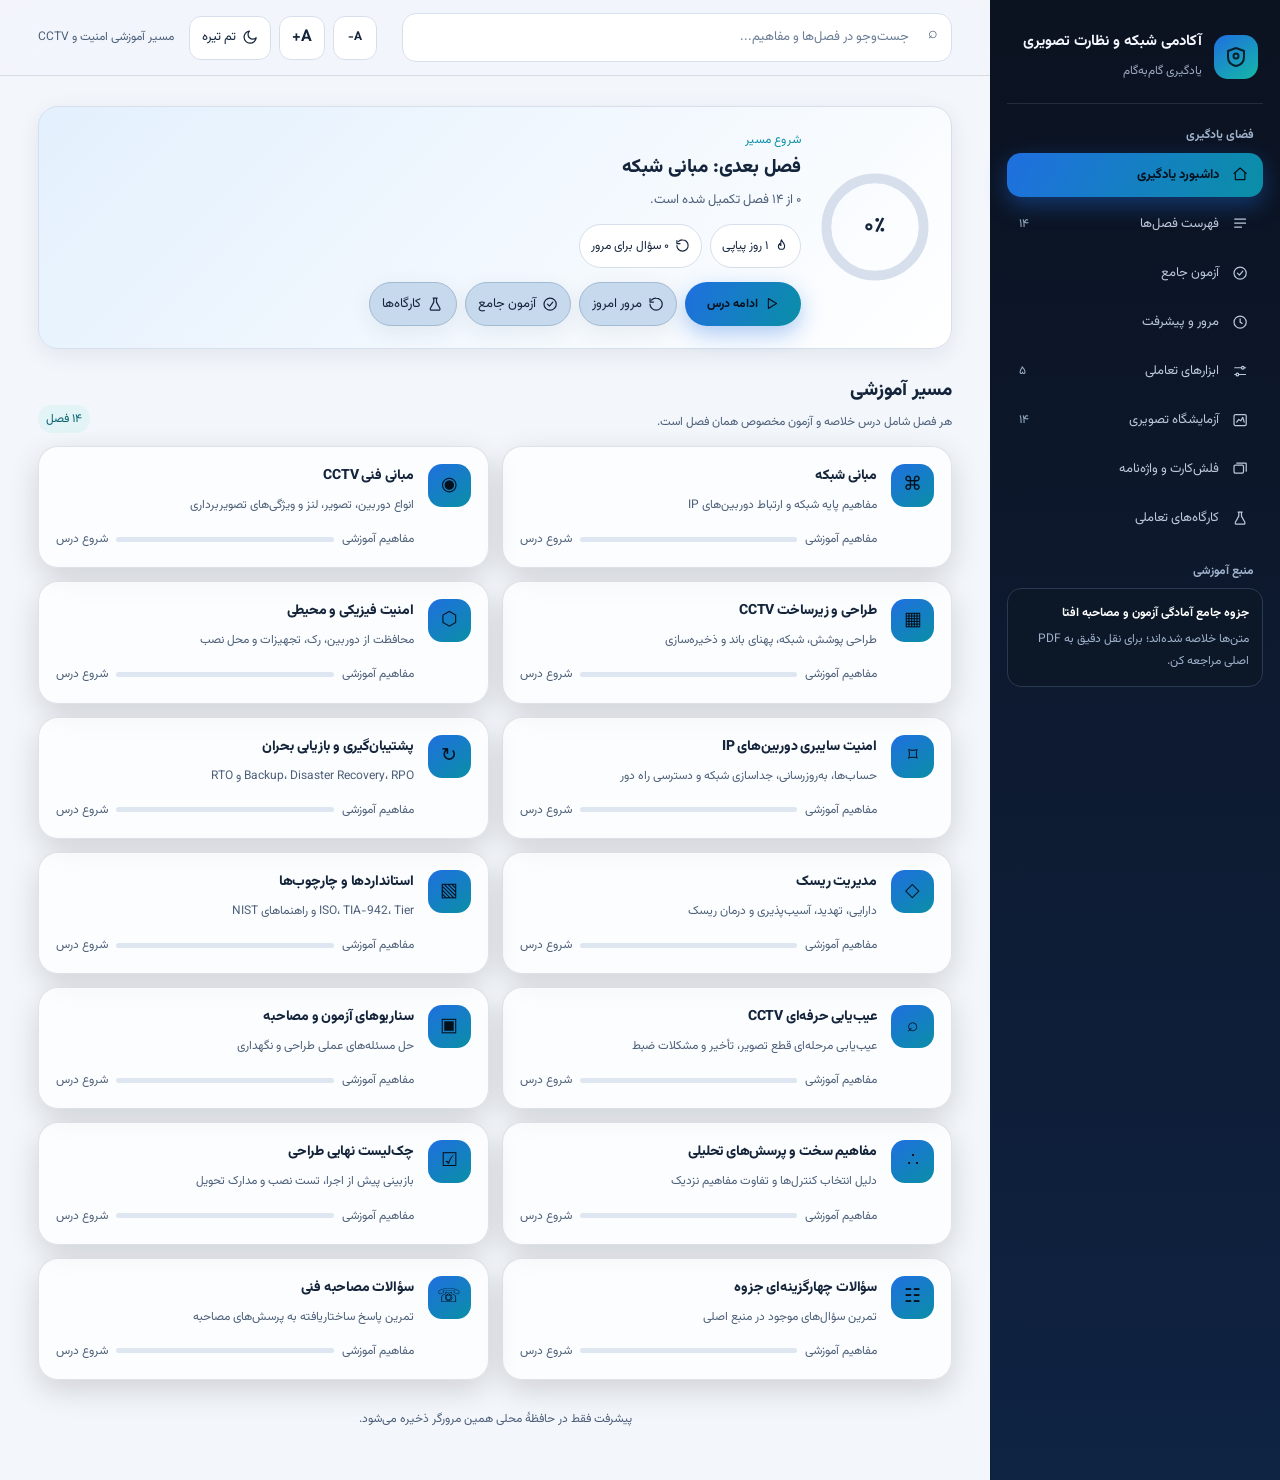
==== commit 18319f6f: "feat: add animated offline infographic lab for all chapters" ====
--- a/index.html
+++ b/index.html
@@ -1,4 +1,79 @@
-<!doctype html><html><head><meta charset=utf8><meta name=viewport content="width=device-width,initial-scale=1,viewport-fit=cover"><style>:root{color-scheme:light;box-sizing:border-box;padding-top:env(safe-area-inset-top,0px);padding-bottom:env(safe-area-inset-bottom,0px)}html{scroll-padding-top:env(safe-area-inset-top,0px)}body{margin:0;padding:0;font:14px -apple-system,BlinkMacSystemFont,sans-serif;background:#fff;color:#000}img{max-width:100%}[hidden]:not([hidden=until-found i]){display:none!important}</style></head><body>
+<!doctype html><html><head><meta charset=utf8><meta name=viewport content="width=device-width,initial-scale=1,viewport-fit=cover"><style>:root{color-scheme:light;box-sizing:border-box;padding-top:env(safe-area-inset-top,0px);padding-bottom:env(safe-area-inset-bottom,0px)}html{scroll-padding-top:env(safe-area-inset-top,0px)}body{margin:0;padding:0;font:14px -apple-system,BlinkMacSystemFont,sans-serif;background:#fff;color:#000}img{max-width:100%}[hidden]:not([hidden=until-found i]){display:none!important}</style>
+<style id="visual-lab-styles">
+.visual-lab-page{display:grid;gap:20px;min-width:0;color:var(--ink,#eaf2ff)}
+.visual-lab-hero{position:relative;overflow:hidden;padding:clamp(22px,4vw,38px);border:1px solid #2b536e;border-radius:24px;background:radial-gradient(ellipse at 12% 10%,#164e6380,transparent 42%),linear-gradient(125deg,#0d2035,#102b40 58%,#0d3037);box-shadow:0 18px 44px #02061744}
+.visual-lab-hero:after{content:"";position:absolute;width:220px;height:220px;border:1px solid #67e8f944;border-radius:50%;inset-inline-end:-65px;top:-95px;box-shadow:0 0 0 24px #67e8f910,0 0 0 48px #67e8f908;pointer-events:none}
+.visual-lab-eyebrow{display:flex;align-items:center;gap:9px;color:#67e8f9;font-size:13px;font-weight:800}
+.visual-live-dot,.visual-diagram-topline i{display:inline-block;width:8px;height:8px;border-radius:50%;background:#2dd4bf;box-shadow:0 0 0 5px #2dd4bf20;animation:visualPulse 2s ease-in-out infinite}
+.visual-lab-hero h1{margin:13px 0 10px;font-size:clamp(24px,4vw,36px);line-height:1.55;color:#f0f9ff}
+.visual-lab-hero>p{max-width:780px;color:#bfd1e3;line-height:1.95;margin:0}
+.visual-lab-stats{display:flex;gap:10px;flex-wrap:wrap;margin-top:22px}
+.visual-lab-stats span{display:inline-flex;align-items:center;gap:7px;padding:8px 12px;border:1px solid #4b718a88;border-radius:12px;background:#07182766;color:#d7e8f7;font-size:12px}
+.visual-lab-stats b{color:#67e8f9;font-size:15px}
+.visual-lab-layout{display:grid;grid-template-columns:minmax(220px,290px) minmax(0,1fr);gap:18px;align-items:start}
+.visual-chapter-list,.visual-stage{min-width:0;border:1px solid var(--line,#263c56);border-radius:20px;background:var(--panel,#0f1d30);box-shadow:0 12px 30px #02061722}
+.visual-chapter-list{padding:12px;max-height:780px;overflow:auto;overscroll-behavior:contain}
+.visual-list-heading{display:flex;justify-content:space-between;align-items:center;padding:8px 8px 13px;color:var(--ink,#eaf2ff)}
+.visual-list-heading span{font-size:12px;color:var(--muted,#a9bad0)}
+.visual-chapter-btn{display:grid;grid-template-columns:34px minmax(0,1fr) 14px;align-items:center;gap:9px;width:100%;min-height:61px;padding:9px 8px;margin:0 0 5px;border:1px solid transparent;border-radius:13px;text-align:right;background:transparent;color:var(--ink,#eaf2ff);font:inherit;cursor:pointer;transition:background .2s,border-color .2s,transform .2s}
+.visual-chapter-btn:hover{background:#173047;transform:translateX(-2px)}
+.visual-chapter-btn.is-active{background:linear-gradient(110deg,#0f3d52,#142e43);border-color:#2dd4bf77;box-shadow:inset -3px 0 #2dd4bf}
+.visual-chapter-num{display:grid;place-items:center;width:32px;height:32px;border:1px solid #3b6078;border-radius:10px;background:#102b40;color:#67e8f9;font-size:13px;font-weight:800}
+.visual-chapter-btn strong,.visual-chapter-btn small{display:block;overflow-wrap:anywhere}
+.visual-chapter-btn strong{font-size:13px;line-height:1.65}
+.visual-chapter-btn small{margin-top:2px;color:var(--muted,#a9bad0);font-size:11px;line-height:1.65}
+.visual-chapter-arrow{font-size:24px;color:#5e7e98}
+.visual-stage{padding:clamp(14px,2.4vw,24px)}
+.visual-stage-heading{display:flex;justify-content:space-between;align-items:flex-start;gap:12px;margin-bottom:17px}
+.visual-kicker{font-size:12px;color:#67e8f9;font-weight:800}
+.visual-stage-heading h2{margin:5px 0 3px;font-size:clamp(19px,2.7vw,27px);line-height:1.6}
+.visual-stage-heading p{margin:0;color:var(--muted,#a9bad0);font-size:14px;line-height:1.8}
+.visual-stage-mark{flex:0 0 44px;display:grid;place-items:center;width:44px;height:44px;border:1px solid #2dd4bf66;border-radius:14px;background:#0e3544;color:#67e8f9;font-size:24px}
+.visual-diagram-shell{min-width:0;overflow:hidden;border:1px solid #294760;border-radius:17px;background:radial-gradient(ellipse at 50% 0,#15344d,#091725 75%)}
+.visual-diagram-topline{display:flex;justify-content:space-between;gap:10px;padding:12px 14px;border-bottom:1px solid #294760;color:#9db5ca;font-size:11px}
+.visual-diagram-topline span:first-child{display:flex;align-items:center;gap:8px;color:#67e8f9;font-weight:800}
+.visual-diagram-topline i{width:6px;height:6px}
+.visual-diagram{display:block;width:100%;height:auto;min-height:180px;color:#38536a;overflow:visible}
+.visual-svg-heading{fill:#b8d5e9;font-size:14px;font-weight:700}
+.visual-svg-footer{fill:#7393ac;font-size:12px}
+.visual-flow-line{fill:none;stroke:#2dd4bf;stroke-width:2;stroke-dasharray:5 7;animation:visualDash 1.2s linear infinite}
+.visual-flow-dot{fill:#a5f3fc;filter:drop-shadow(0 0 5px #22d3ee)}
+.visual-node rect{fill:url(#visualNodeFill);stroke:#2e5974;stroke-width:1.4;animation:visualNodeGlow 3.8s ease-in-out infinite;animation-delay:var(--node-delay)}
+.visual-node:nth-of-type(2) rect{stroke:#2dd4bf99}
+.visual-node text{fill:#e0f2fe;font-size:13px;font-weight:800}
+.visual-node .visual-node-index{fill:#67e8f9;font-size:10px;font-weight:600}
+.visual-node-led{fill:#2dd4bf;filter:drop-shadow(0 0 4px #2dd4bf)}
+.visual-animation-controls{display:flex;align-items:center;justify-content:space-between;gap:10px;flex-wrap:wrap;padding:11px 13px;border-top:1px solid #294760}
+.visual-motion-status{color:#9bb5c9;font-size:12px}
+.visual-animation-controls>div{display:flex;gap:7px;flex-wrap:wrap}
+.visual-control-btn,.visual-nav-btn{min-height:40px;padding:8px 13px;border:1px solid #2e657a;border-radius:11px;background:#123448;color:#dffaff;font:inherit;font-size:12px;font-weight:800;cursor:pointer}
+.visual-control-btn:hover,.visual-nav-btn:hover:not(:disabled){background:#164c60;border-color:#2dd4bf}
+.visual-control-btn.is-secondary{border-color:#39516a;background:#142438;color:#c4d5e5}
+.visual-diagram-description{margin:14px 2px;color:var(--muted,#a9bad0);font-size:14px;line-height:1.95}
+.visual-steps{display:grid;grid-template-columns:repeat(3,minmax(0,1fr));gap:9px;margin:14px 0}
+.visual-step{display:flex;align-items:center;gap:9px;min-width:0;padding:12px;border:1px solid var(--line,#263c56);border-radius:13px;background:var(--soft,#142b43)}
+.visual-step span{flex:0 0 27px;display:grid;place-items:center;width:27px;height:27px;border-radius:9px;background:#0c394b;color:#67e8f9;font-size:12px;font-weight:800}
+.visual-step strong{font-size:12px;line-height:1.7;overflow-wrap:anywhere}
+.visual-takeaway{display:flex;align-items:flex-start;gap:12px;padding:15px;border:1px solid #2dd4bf55;border-radius:14px;background:linear-gradient(100deg,#0b302e,#102b3b)}
+.visual-takeaway>span{display:grid;place-items:center;flex:0 0 30px;width:30px;height:30px;border-radius:9px;background:#0e4945;color:#5eead4}
+.visual-takeaway strong{color:#99f6e4;font-size:13px}
+.visual-takeaway p{margin:5px 0 0;color:#d0e8e8;font-size:13px;line-height:1.9}
+.visual-stage-footer{display:flex;justify-content:space-between;align-items:center;gap:8px;margin-top:18px}
+.visual-stage-footer>span{color:var(--muted,#a9bad0);font-size:12px}
+.visual-nav-btn{border-color:var(--line,#263c56);background:var(--soft,#142b43);color:var(--ink,#eaf2ff)}
+.visual-nav-btn.is-primary{border-color:#2dd4bf77;background:#0c3c46;color:#99f6e4}
+.visual-nav-btn:disabled{opacity:.4;cursor:not-allowed}
+.visual-chapter-btn:focus-visible,.visual-control-btn:focus-visible,.visual-nav-btn:focus-visible{outline:3px solid #67e8f9;outline-offset:2px}
+@keyframes visualPulse{0%,100%{opacity:.75;box-shadow:0 0 0 4px #2dd4bf16}50%{opacity:1;box-shadow:0 0 0 8px #2dd4bf06}}
+@keyframes visualDash{to{stroke-dashoffset:-24}}
+@keyframes visualNodeGlow{0%,100%{filter:drop-shadow(0 0 0 #2dd4bf00)}50%{filter:drop-shadow(0 0 8px #2dd4bf24)}}
+@media(max-width:900px){.visual-lab-layout{grid-template-columns:minmax(0,1fr)}.visual-chapter-list{max-height:none;display:grid;grid-template-columns:repeat(2,minmax(0,1fr));gap:5px}.visual-list-heading{grid-column:1/-1}.visual-chapter-btn{margin:0;min-height:68px}.visual-stage{grid-row:1}.visual-chapter-list{grid-row:2}}
+@media(max-width:520px){.visual-lab-page{gap:13px}.visual-lab-hero{padding:20px 17px;border-radius:19px}.visual-lab-stats{gap:7px}.visual-lab-stats span{font-size:11px;padding:7px 9px}.visual-lab-layout{gap:12px}.visual-chapter-list{padding:8px;grid-template-columns:minmax(0,1fr)}.visual-chapter-btn{min-height:56px;grid-template-columns:31px minmax(0,1fr) 12px;padding:7px}.visual-chapter-num{width:29px;height:29px}.visual-chapter-btn small{font-size:11px}.visual-stage{padding:13px;border-radius:17px}.visual-stage-heading{gap:7px}.visual-stage-mark{flex-basis:36px;width:36px;height:36px}.visual-diagram{min-height:140px}.visual-diagram-topline{font-size:10px;padding:10px}.visual-diagram-description{font-size:13px}.visual-steps{gap:6px}.visual-step{display:block;padding:9px 7px}.visual-step span{margin-bottom:6px}.visual-step strong{font-size:11px}.visual-animation-controls{align-items:flex-start}.visual-motion-status{width:100%}.visual-control-btn{padding:8px 10px}.visual-stage-footer{flex-wrap:wrap}.visual-stage-footer>span{order:3;width:100%;text-align:center}.visual-nav-btn{flex:1}}
+@media(max-width:360px){.visual-node text{font-size:12px}.visual-stage{padding:10px}.visual-diagram{min-height:125px}.visual-step strong{font-size:10px}}
+@media(prefers-reduced-motion:reduce){.visual-live-dot,.visual-diagram-topline i,.visual-flow-line,.visual-node rect{animation:none!important}.visual-flow-dot{display:none}}
+@media(max-width:850px){.bottom-nav{grid-template-columns:repeat(6,minmax(0,1fr))}.bottom-nav small{font-size:11px}}
+@media print{.visual-chapter-list,.visual-animation-controls,.visual-stage-footer{display:none!important}.visual-lab-layout{display:block}.visual-stage{box-shadow:none;break-inside:avoid}}
+</style></head><body>
 <title>آکادمی شبکه و نظارت تصویری</title>
 <script>document.documentElement.setAttribute("lang","fa");document.documentElement.setAttribute("dir","rtl")</script>
 <script>
@@ -70,7 +145,7 @@
 </script>
 <script>(function(){var t=null;try{t=localStorage.getItem("uxTheme")}catch(e){}if(!t)t=(window.matchMedia&&matchMedia("(prefers-color-scheme: light)").matches)?"light":"dark";document.documentElement.setAttribute("data-theme",t)})()</script>
 <meta charset="utf-8">
-<meta name="viewport" content="width=device-width, initial-scale=1, viewport-fit=cover"><meta name="theme-color" content="#080f1c"><link rel="manifest" href="./manifest.json"><meta name="apple-mobile-web-app-capable" content="yes"><meta name="apple-mobile-web-app-status-bar-style" content="black-translucent"><meta name="apple-mobile-web-app-title" content="آکادمی CCTV"><link rel="apple-touch-icon" href="./icons/icon-192.png">
+<meta name="viewport" content="width=device-width, initial-scale=1, viewport-fit=cover"><meta name="theme-color" content="#080f1c">
 <script>
 (function () {
   const bridge = window.AndroidBridge;
@@ -130,7 +205,7 @@
 <meta name="apple-mobile-web-app-capable" content="yes">
 <meta name="apple-mobile-web-app-status-bar-style" content="black-translucent">
 
-<style>@font-face{font-family:"Vazirmatn";src:url("./fonts/vazirmatn-arabic-var.woff2")format("woff2");font-weight:100 900;font-style:normal;font-display:swap;unicode-range:U+0600-06FF,U+0750-077F,U+0870-0891,U+0897-08E1,U+08E3-08FF,U+200C-200E,U+2010-2011,U+204F,U+2E41,U+FB50-FDFF,U+FE70-FE74,U+FE76-FEFC}@font-face{font-family:"Vazirmatn";src:url("./fonts/vazirmatn-latin-var.woff2")format("woff2");font-weight:100 900;font-style:normal;font-display:swap;unicode-range:U+0000-00FF,U+0131,U+0152-0153,U+02BB-02BC,U+02C6,U+02DA,U+02DC,U+0304,U+0308,U+0329,U+2000-206F,U+20AC,U+2122,U+2191,U+2193,U+2212,U+2215,U+FEFF,U+FFFD}@font-face{font-family:"VazirmatnEmb";src:url("[data-uri]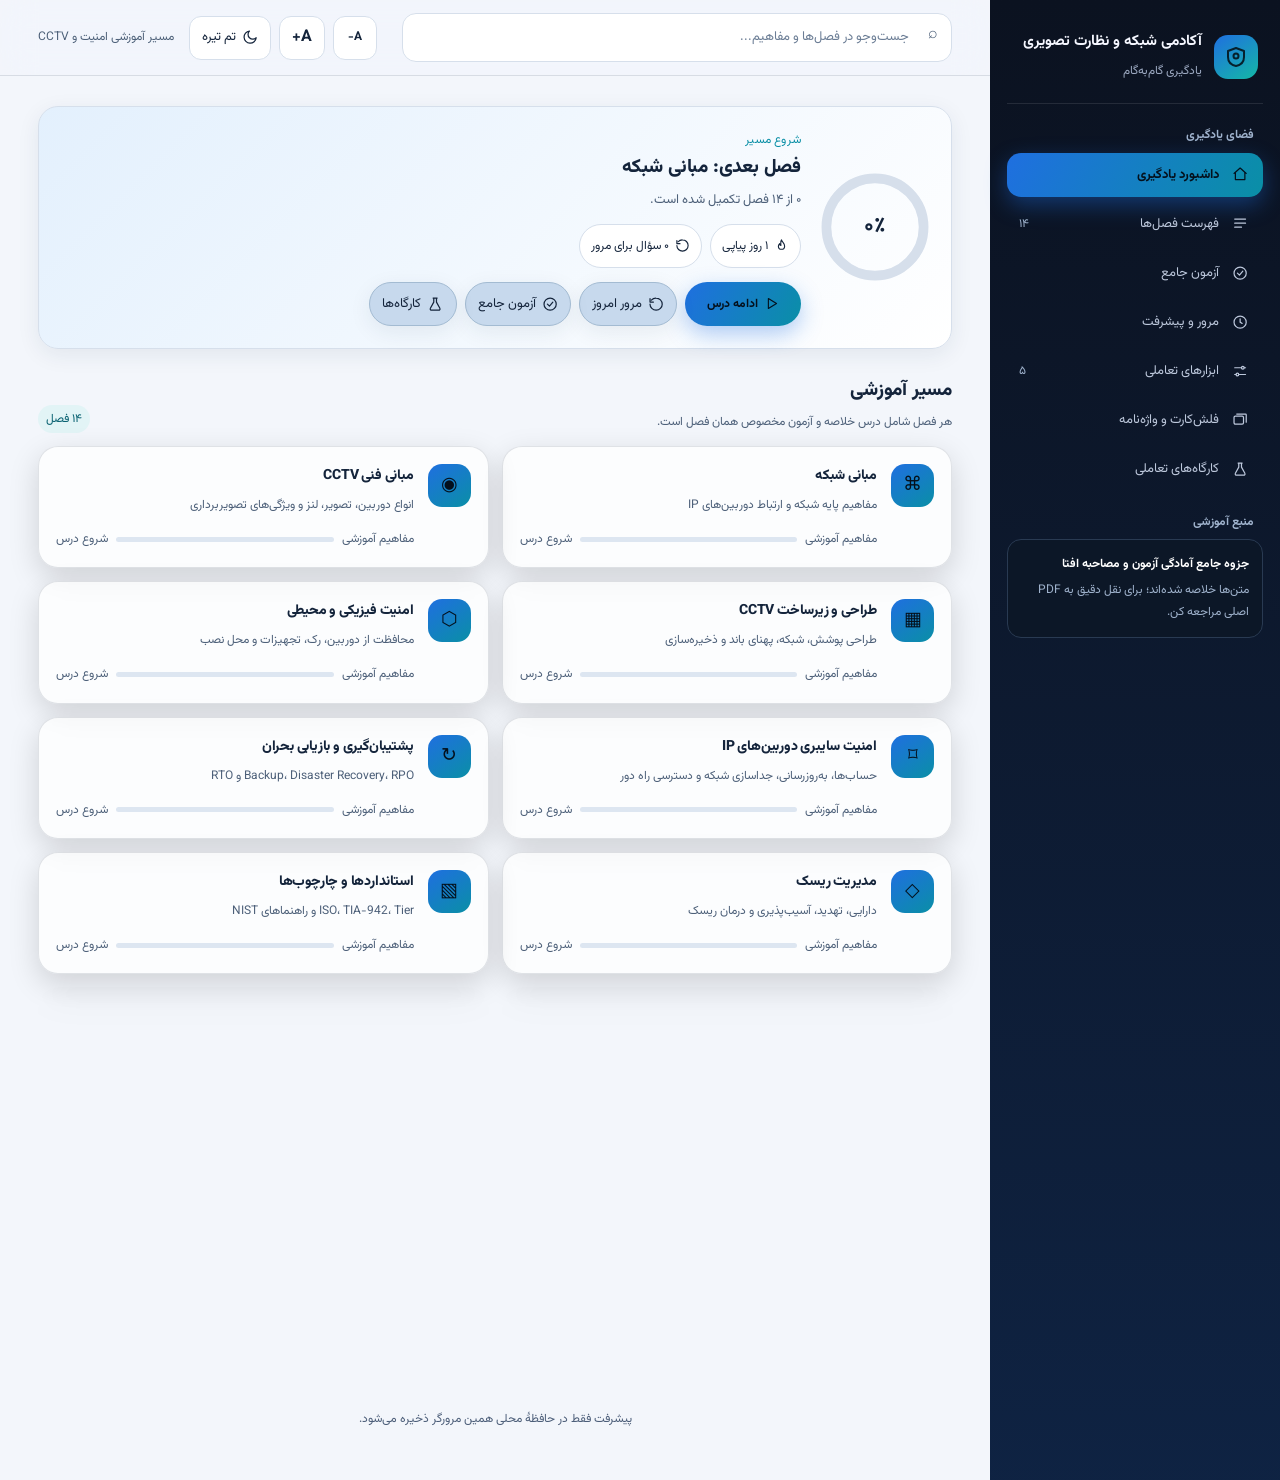
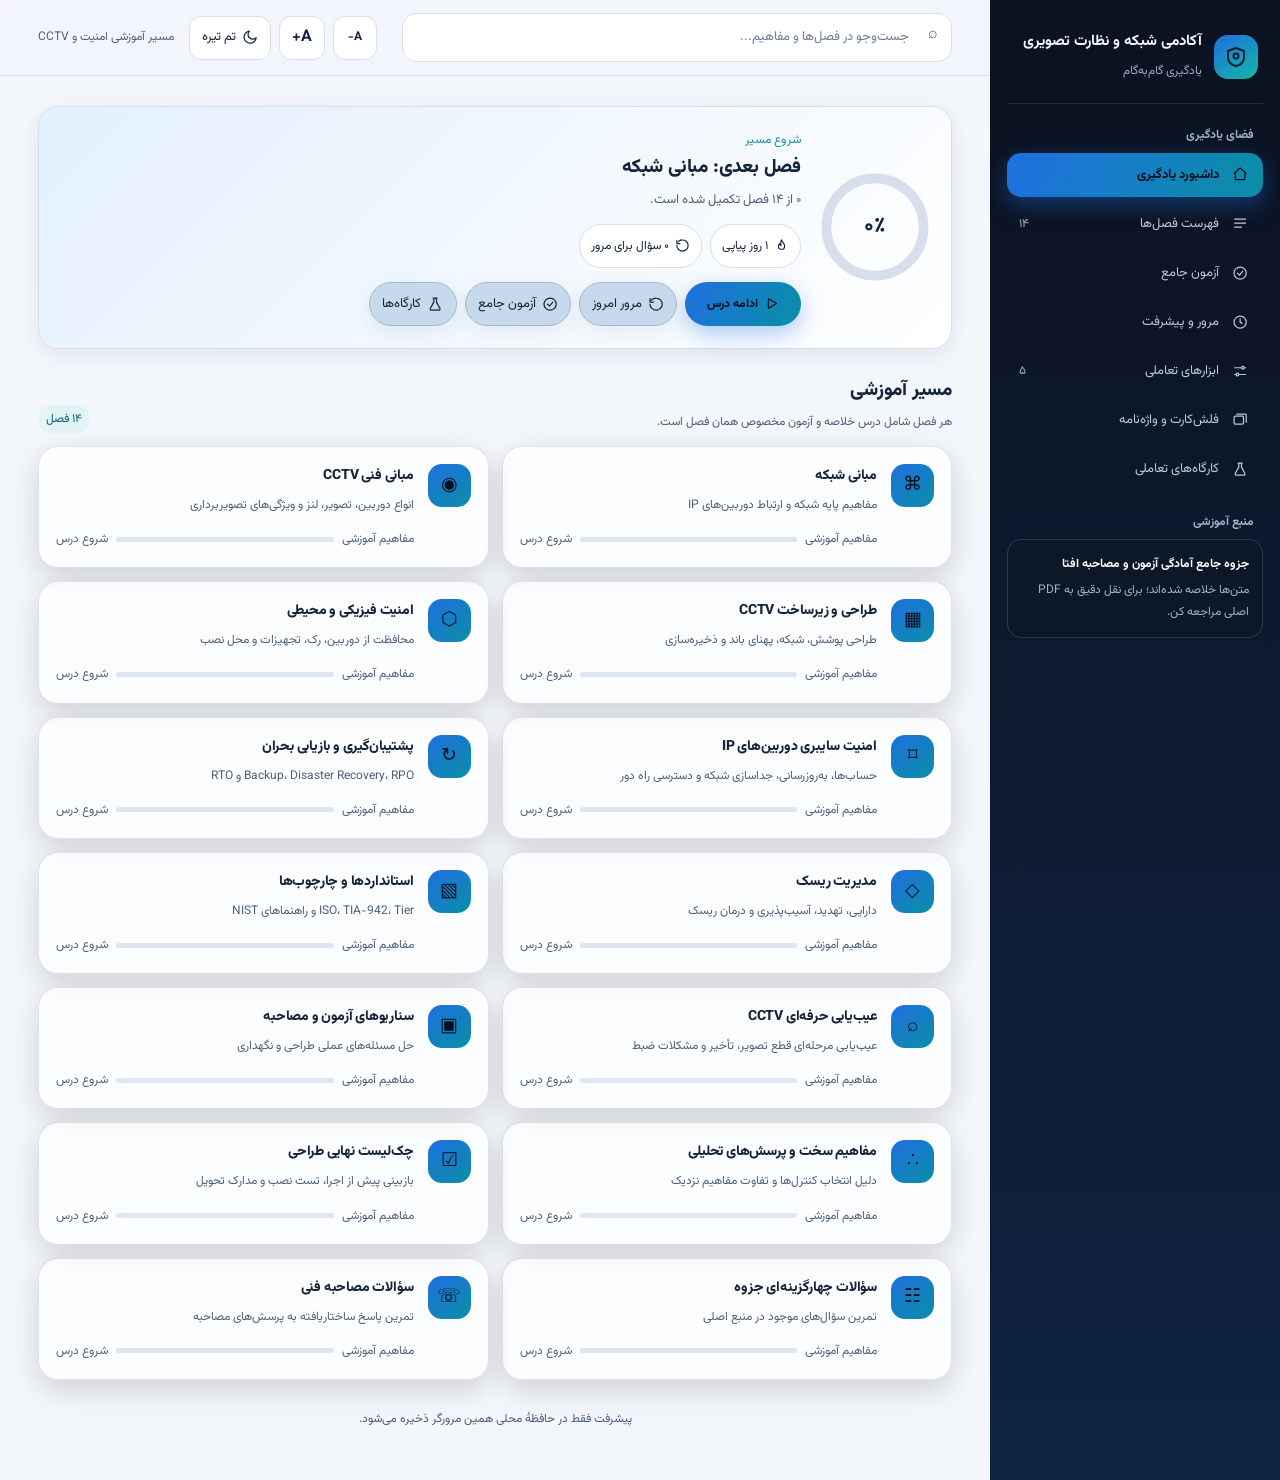
